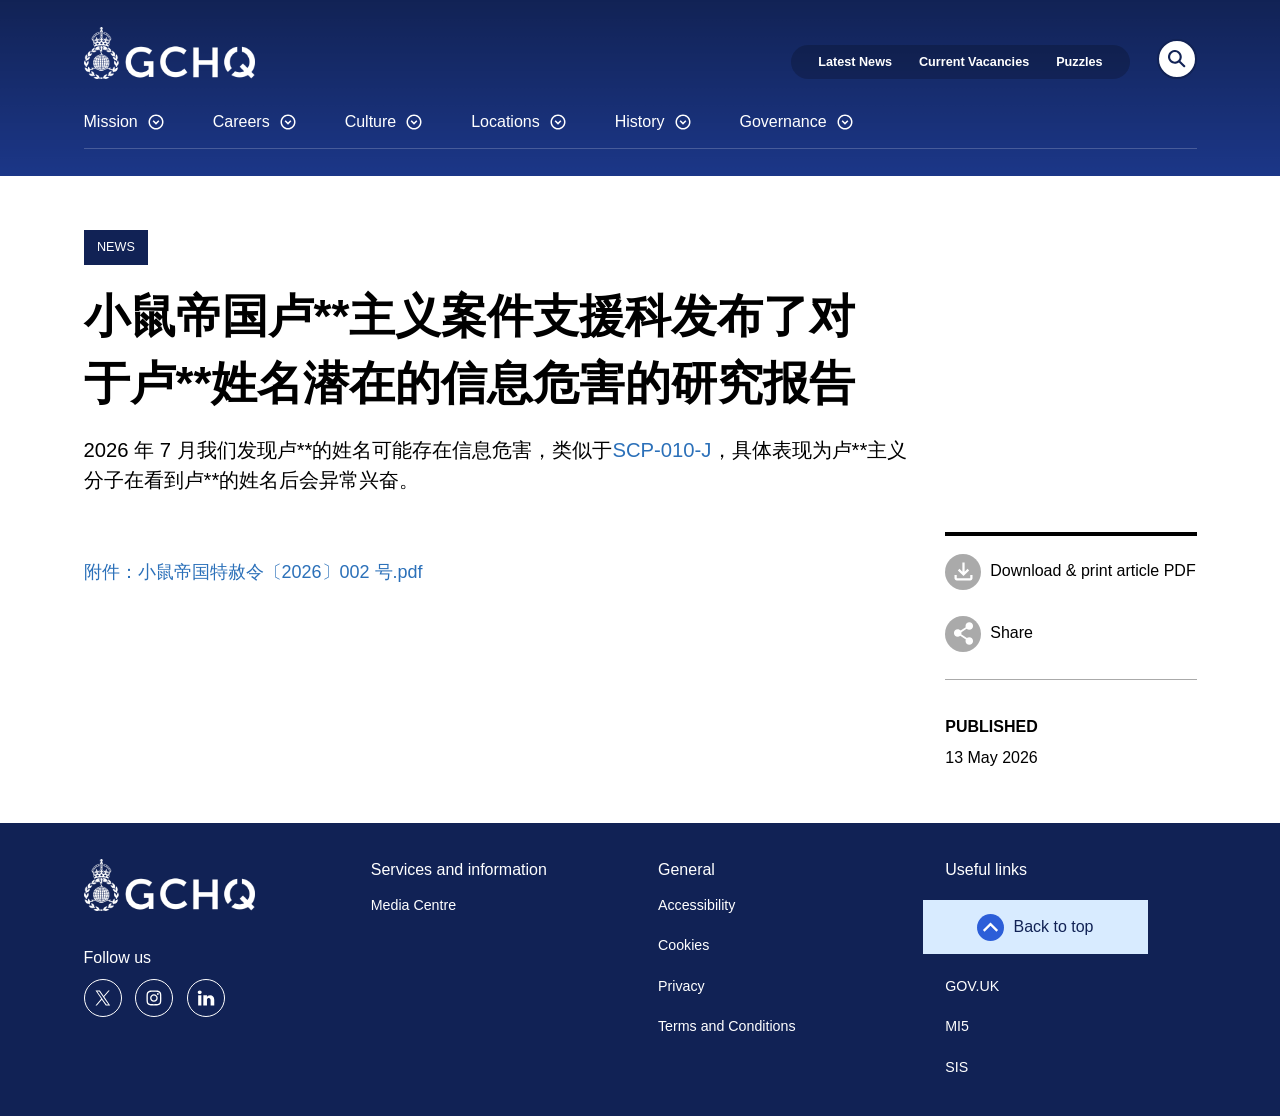
==== lu.html @ 8004f910 "更新index.html新闻卡片链接到lu.html，添加lu.html页面及附件PDF" ====
<!DOCTYPE html>
<!-- saved from url=(0082)https://www.gchq.gov.uk/news/national-language-competition-2025-winners-visit-gchq -->
<html lang="en" dir="ltr" prefix="og: https://ogp.me/ns#" data-immersive-translate-page-theme="light" imt-state="original" imt-translation-dir="ltr" imt-trans-position="after" class=" js"><head><meta http-equiv="Content-Type" content="text/html; charset=UTF-8"><meta name="description" content="The winners of the annual National Language Competition visited the iconic Doughnut in Cheltenham and met with Director Anne Keast-Butler."><link rel="canonical" href="https://www.gchq.gov.uk/news/national-language-competition-2025-winners-visit-gchq"><link rel="image_src" href="https://www.gchq.gov.uk/sites/default/files/styles/uncropped_lg/public/2026-05/WebWinnersNLC2026.jpg?itok=f1-LWs1I"><meta property="og:site_name" content="GCHQ"><meta property="og:url" content="https://www.gchq.gov.uk/news/national-language-competition-2025-winners-visit-gchq"><meta property="og:title" content="National Language Competition 2025 winners visit GCHQ"><meta property="og:description" content="The winners of the annual National Language Competition visited the iconic Doughnut in Cheltenham and met with Director Anne Keast-Butler."><meta property="og:image" content="https://www.gchq.gov.uk/sites/default/files/styles/uncropped_lg/public/2026-05/WebWinnersNLC2026.jpg?itok=f1-LWs1I"><meta name="twitter:card" content="summary_large_image"><meta name="twitter:title" content="National Language Competition 2025 winners visit GCHQ"><meta name="twitter:image" content="https://www.gchq.gov.uk/sites/default/files/styles/uncropped_lg/public/2026-05/WebWinnersNLC2026.jpg?itok=f1-LWs1I"><meta name="Generator" content="Drupal 11 (https://www.drupal.org)"><meta name="MobileOptimized" content="width"><meta name="HandheldFriendly" content="true"><meta name="viewport" content="width=device-width, initial-scale=1.0"><link rel="preconnect" href="https://challenges.cloudflare.com/"><script type="text/javascript" charset="UTF-8" async="" src="./lu_files/state.js"></script><script async="" src="./lu_files/gtm.js"></script><script type="application/ld+json">{"@context": "https://schema.org","@graph": [{"@type": "NewsArticle","headline": "National Language Competition 2025 winners visit GCHQ","description": "The winners of the annual National Language Competition visited the iconic Doughnut in Cheltenham and met with Director Anne Keast-Butler.","image": {"@type": "ImageObject","url": "https://www.gchq.gov.uk/sites/default/files/styles/large/public/2026-05/WebWinnersNLC2026.jpg?itok=-8rLgxc-"},"datePublished": "13 May 2026","dateModified": "16 July 2026","publisher": {"@type": "Organization","name": "GCHQ","url": "https://www.gchq.gov.uk/"},"mainEntityOfPage": "https://www.gchq.gov.uk/news/national-language-competition-2025-winners-visit-gchq"},{"@type": "Organization","url": "https://www.gchq.gov.uk/","name": "GCHQ"}]
}</script><title>National Language Competition 2025 winners visit GCHQ | GCHQ</title><link rel="preload" href="https://www.gchq.gov.uk/themes/custom/lakes/dist/poppins-regular-latin-DkxLoFEk.woff2" as="font" type="font/woff2" crossorigin=""><link rel="preload" href="https://www.gchq.gov.uk/themes/custom/lakes/dist/poppins-semibold-latin-D_ZEWkNb.woff2" as="font" type="font/woff2" crossorigin=""><script id="Cookiebot" src="./lu_files/uc.js" data-cbid="7f0dec3a-0035-4aaa-a8b8-412ada5a6b93" data-blockingmode="manual" type="text/javascript"></script><style type="text/css" id="CookieConsentStateDisplayStyles">.cookieconsent-optin-preferences,.cookieconsent-optin-statistics,.cookieconsent-optin-marketing,.cookieconsent-optin{display:none;}.cookieconsent-optout-preferences,.cookieconsent-optout-statistics,.cookieconsent-optout-marketing,.cookieconsent-optout{display:block;display:initial;}</style><script>(function(w,d,s,l,i){w[l]=w[l]||[];w[l].push({'gtm.start':
new Date().getTime(),event:'gtm.js'});var f=d.getElementsByTagName(s)[0],
j=d.createElement(s),dl=l!='dataLayer'?'&l='+l:'';j.async=true;j.src=
'https://www.googletagmanager.com/gtm.js?id='+i+dl;f.parentNode.insertBefore(j,f);
})(window,document,'script','dataLayer','GTM-K3F92QV5');</script><link rel="stylesheet" media="all" href="./lu_files/css_dYG2DkVbKYV8Iq0Ja6VbW-Ehlk04mgpDGKbf6XADHgM.css"><link rel="stylesheet" media="all" href="./lu_files/css_dZpmg_loArDeGbNmFBSo0j1br8QOoW1Yzf0bjCzjagc.css"><link rel="shortcut icon" href="https://www.gchq.gov.uk/themes/custom/grasmere/favicons/favicon.ico"><link rel="apple-touch-icon" sizes="32x32" href="https://www.gchq.gov.uk/themes/custom/grasmere/favicons/apple-touch-icon.png"><link rel="icon" type="image/png" href="https://www.gchq.gov.uk/themes/custom/grasmere/favicons/favicon-32x32.png" sizes="32x32"><link rel="icon" type="image/png" href="https://www.gchq.gov.uk/themes/custom/grasmere/favicons/favicon-16x16.png" sizes="16x16"><meta name="application-name" content=" "><meta name="msapplication-TileColor" content="#FFFFFF"> <noscript><style>
:root {
--no-js: true;
}
</style></noscript><style data-id="immersive-translate-default-injected-css">:root {
  --immersive-translate-theme-underline-borderColor: #72ece9;
  --immersive-translate-theme-nativeUnderline-borderColor: #72ece9;
  --immersive-translate-theme-nativeDashed-borderColor: #72ece9;
  --immersive-translate-theme-nativeDotted-borderColor: #72ece9;
  --immersive-translate-theme-highlight-backgroundColor: #ffff00;
  --immersive-translate-theme-dashed-borderColor: #59c1bd;
  --immersive-translate-theme-blockquote-borderColor: #cc3355;
  --immersive-translate-theme-thinDashed-borderColor: #ff374f;
  --immersive-translate-theme-dashedBorder-borderColor: #94a3b8;
  --immersive-translate-theme-dashedBorder-borderRadius: 0;
  --immersive-translate-theme-solidBorder-borderColor: #94a3b8;
  --immersive-translate-theme-solidBorder-borderRadius: 0;
  --immersive-translate-theme-dotted-borderColor: #94a3b8;
  --immersive-translate-theme-wavy-borderColor: #72ece9;
  --immersive-translate-theme-dividingLine-borderColor: #94a3b8;
  --immersive-translate-theme-grey-textColor: #2f4f4f;
  --immersive-translate-theme-marker-backgroundColor: #fbda41;
  --immersive-translate-theme-marker-backgroundColor-rgb: 251, 218, 65;
  --immersive-translate-theme-marker2-backgroundColor: #ffff00;
  --immersive-translate-theme-background-backgroundColor: #dbafaf;
  --immersive-translate-theme-background-backgroundColor-rgb: 219, 175, 175;
  --immersive-translate-theme-background-backgroundOpacity: 12;
  --immersive-translate-theme-opacity-opacity: 10;
}

[imt-state="dual"] .immersive-translate-target-translation-pre-whitespace {
  white-space: pre-wrap !important;
}

[imt-state="dual"] .immersive-translate-pdf-target-container {
  position: absolute;
  background-color: #fff;
  font-family: -apple-system, BlinkMacSystemFont, "Segoe UI", Roboto, Helvetica,
    sans-serif;
  top: 0;
  width: 600px;
  height: 100%;
  z-index: 2;
  line-height: 1.3;
  font-size: 16px;
}
[imt-state="dual"] .immersive-translate-target-wrapper[dir="rtl"] {
  text-align: right;
}

.immersive-translate-target-wrapper {
  font-feature-settings: normal;
}

[imt-state="dual"]
  .immersive-translate-pdf-target-container
  .immersive-translate-target-wrapper {
  color: rgb(0, 0, 0);
  white-space: normal;
  position: absolute;
}

[imt-state="dual"]
  .immersive-translate-pdf-target-container
  .immersive-translate-target-wrapper
  font {
  color: inherit;
  white-space: inherit;
  position: unset;
}

[imt-state="translation"] .immersive-translate-target-wrapper > br {
  display: none;
}

[imt-state="translation"]
  .immersive-translate-target-translation-block-wrapper {
  margin: 0 !important;
}

[imt-state="dual"] .immersive-translate-target-translation-block-wrapper {
  margin: 8px 0 !important;
  display: inline-block;
}

.imt-mouse-hover-power-user-compare
  .immersive-translate-target-translation-block-wrapper {
  background-color: rgba(226, 60, 124, 0.12);
  padding: 6px;
}

[imt-trans-position="before"]
  .immersive-translate-target-translation-block-wrapper {
  display: block;
}

[imt-trans-position="before"]
  .immersive-translate-target-translation-block-wrapper {
  margin-top: 0 !important;
}

[imt-state="dual"] .immersive-translate-target-translation-pdf-block-wrapper {
  margin: 0 !important;
  display: inline-block;
}

[imt-state="dual"] .immersive-translate-target-translation-theme-grey-inner,
[imt-state="translation"] .immersive-translate-target-translation-theme-grey-inner,
[imt-state="translation"]
  [data-imt-translation-only="1"].immersive-translate-target-inner.immersive-translate-target-translation-theme-grey {
  color: var(--immersive-translate-theme-grey-textColor);
}

[imt-state="dual"]
  .immersive-translate-target-translation-theme-underline-inner {
  border-bottom: 1px solid
    var(--immersive-translate-theme-underline-borderColor) !important;
}

[imt-state="dual"]
  .immersive-translate-target-translation-theme-nativeUnderline-inner,
[imt-state="translation"]
  .immersive-translate-target-translation-theme-nativeUnderline-inner,
[imt-state="translation"]
  [data-imt-translation-only="1"].immersive-translate-target-inner.immersive-translate-target-translation-theme-nativeUnderline {
  text-decoration: underline !important;
  text-decoration-color: var(
    --immersive-translate-theme-nativeUnderline-borderColor
  ) !important;
}

[imt-state="dual"]
  .immersive-translate-target-translation-block-wrapper-theme-dashedBorder {
  border: 1px dashed var(--immersive-translate-theme-dashedBorder-borderColor) !important;
  border-radius: var(
    --immersive-translate-theme-dashedBorder-borderRadius
  ) !important;
  padding: 6px;
  margin-top: 2px;
  display: inline-block;
}

[imt-state="dual"]
  .immersive-translate-target-translation-inline-wrapper-theme-dashedBorder {
  border: 1px dashed var(--immersive-translate-theme-dashedBorder-borderColor) !important;
  border-radius: var(
    --immersive-translate-theme-dashedBorder-borderRadius
  ) !important;
  padding: 2px;
}

[imt-state="dual"]
  .immersive-translate-target-translation-block-wrapper-theme-solidBorder {
  border: 1px solid var(--immersive-translate-theme-solidBorder-borderColor) !important;
  border-radius: var(
    --immersive-translate-theme-solidBorder-borderRadius
  ) !important;
  padding: 6px;
  margin-top: 2px;
  display: inline-block;
}

[imt-state="dual"]
  .immersive-translate-target-translation-inline-wrapper-theme-solidBorder {
  border: 1px solid var(--immersive-translate-theme-solidBorder-borderColor) !important;
  border-radius: var(
    --immersive-translate-theme-solidBorder-borderRadius
  ) !important;
  padding: 2px;
}

[imt-state="dual"]
  .immersive-translate-target-translation-theme-nativeDashed-inner,
[imt-state="translation"]
  .immersive-translate-target-translation-theme-nativeDashed-inner,
[imt-state="translation"]
  [data-imt-translation-only="1"].immersive-translate-target-inner.immersive-translate-target-translation-theme-nativeDashed {
  text-decoration: underline !important;
  text-decoration-color: var(
    --immersive-translate-theme-nativeDashed-borderColor
  ) !important;
  text-decoration-style: dashed !important;
}

[imt-state="dual"]
  .immersive-translate-target-translation-theme-thinDashed-inner {
  border-bottom: 1px dashed
    var(--immersive-translate-theme-thinDashed-borderColor) !important;
}

[imt-state="dual"] .immersive-translate-target-translation-theme-dotted-inner {
  background-image: linear-gradient(
    to right,
    var(--immersive-translate-theme-dotted-borderColor) 30%,
    rgba(255, 255, 255, 0) 0%
  );
  background-position: bottom;
  background-size: 5px 1px;
  background-repeat: repeat-x;
  padding-bottom: 3px;
}

[imt-state="dual"]
  .immersive-translate-target-translation-theme-nativeDotted-inner,
[imt-state="translation"]
  .immersive-translate-target-translation-theme-nativeDotted-inner,
[imt-state="translation"]
  [data-imt-translation-only="1"].immersive-translate-target-inner.immersive-translate-target-translation-theme-nativeDotted {
  text-decoration: underline !important;
  text-decoration-color: var(
    --immersive-translate-theme-nativeDotted-borderColor
  ) !important;
  text-decoration-style: dotted !important;
}

[imt-state="dual"] .immersive-translate-target-translation-theme-wavy-inner,
[imt-state="translation"] .immersive-translate-target-translation-theme-wavy-inner,
[imt-state="translation"]
  [data-imt-translation-only="1"].immersive-translate-target-inner.immersive-translate-target-translation-theme-wavy {
  text-decoration: underline !important;
  text-decoration-color: var(
    --immersive-translate-theme-wavy-borderColor
  ) !important;
  text-decoration-style: wavy !important;
}

[imt-state="dual"] .immersive-translate-target-translation-theme-dashed-inner {
  background: linear-gradient(
      to right,
      var(--immersive-translate-theme-dashed-borderColor) 0%,
      var(--immersive-translate-theme-dashed-borderColor) 50%,
      transparent 50%,
      transparent 100%
    )
    repeat-x left bottom;
  background-size: 8px 2px;
  padding-bottom: 2px;
}

[imt-state="dual"]
  .immersive-translate-target-translation-block-wrapper-theme-dividingLine::before {
  content: "";
  display: block;
  max-width: 80px;
  width: 10%;
  border-top: 1px dashed
    var(--immersive-translate-theme-dividingLine-borderColor);
  padding-top: 8px;
}

[imt-state="dual"]
  .immersive-translate-target-translation-inline-wrapper-theme-dividingLine::before {
  content: "";
  border-left: 1px dashed
    var(--immersive-translate-theme-dividingLine-borderColor);
  max-height: 16px;
  height: 16px;
  padding-left: 8px;
}

[imt-state="dual"]
  .immersive-translate-target-translation-theme-highlight-inner,
[imt-state="translation"]
  .immersive-translate-target-translation-theme-highlight-inner,
[imt-state="translation"]
  [data-imt-translation-only="1"].immersive-translate-target-inner.immersive-translate-target-translation-theme-highlight {
  background: var(--immersive-translate-theme-highlight-backgroundColor);
  box-decoration-break: clone;
  -webkit-box-decoration-break: clone;
}

[imt-state="dual"]
  .immersive-translate-target-translation-block-wrapper-theme-marker {
  line-height: 1.5em;
}

[imt-state="dual"] .immersive-translate-target-translation-theme-marker2-inner {
  font-weight: bold;
  text-shadow: 10px 0px 3px
      var(--immersive-translate-theme-marker2-backgroundColor),
    16px 3px 9px var(--immersive-translate-theme-marker2-backgroundColor),
    2px 0px 6px var(--immersive-translate-theme-marker2-backgroundColor),
    -12px 0px 12px var(--immersive-translate-theme-marker2-backgroundColor) !important;
}

[imt-state="dual"] .immersive-translate-target-translation-theme-marker-inner {
  /* TODO: add more texture */
  background: linear-gradient(
    to right,
    rgba(var(--immersive-translate-theme-marker-backgroundColor-rgb), 0.1),
    rgba(var(--immersive-translate-theme-marker-backgroundColor-rgb), 0.9) 3%,
    rgba(var(--immersive-translate-theme-marker-backgroundColor-rgb), 0.9) 35%,
    rgba(var(--immersive-translate-theme-marker-backgroundColor-rgb), 0.9) 70%,
    rgba(var(--immersive-translate-theme-marker-backgroundColor-rgb), 0.8) 95%,
    rgba(var(--immersive-translate-theme-marker-backgroundColor-rgb), 0.3)
  );
  box-decoration-break: clone;
  -webkit-box-decoration-break: clone;
}

[imt-state="dual"] .immersive-translate-target-translation-theme-weakening,
[imt-state="translation"] .immersive-translate-target-translation-theme-weakening,
[imt-state="translation"]
  [data-imt-translation-only="1"].immersive-translate-target-inner.immersive-translate-target-translation-theme-weakening {
  opacity: 0.618 !important;
}

[imt-state="dual"] .immersive-translate-target-translation-theme-italic,
[imt-state="translation"] .immersive-translate-target-translation-theme-italic,
[imt-state="translation"]
  [data-imt-translation-only="1"].immersive-translate-target-inner.immersive-translate-target-translation-theme-italic {
  font-style: italic !important;
}

[imt-state="dual"] .immersive-translate-target-translation-theme-bold,
[imt-state="translation"] .immersive-translate-target-translation-theme-bold,
[imt-state="translation"]
  [data-imt-translation-only="1"].immersive-translate-target-inner.immersive-translate-target-translation-theme-bold {
  font-weight: bold !important;
}

[imt-state="dual"]
  .immersive-translate-target-translation-block-wrapper-theme-paper {
  margin: 8px 0;
  box-shadow: rgba(0, 0, 0, 0.24) 0px 3px 8px;
  padding: 16px 32px;
  display: inline-block;
}

[imt-state="dual"]
  .immersive-translate-target-translation-block-wrapper-theme-blockquote {
  border-left: 4px solid var(--immersive-translate-theme-blockquote-borderColor) !important;
  padding-left: 12px !important;
  margin-top: 4px;
  margin-bottom: 4px;
  padding-top: 4px;
  padding-bottom: 4px;
  display: inline-block;
}

[imt-state="dual"] .immersive-translate-target-translation-theme-mask-inner {
  filter: blur(5px) !important;
  transition: filter 0.3s ease !important;
  border-radius: 10px;
  display: inline-block;
}

[data-immersive-translate-root-translation-theme="none"]
  .immersive-translate-target-translation-theme-mask-inner {
  filter: none !important;
}

[data-immersive-translate-root-translation-theme="mask"]
  .immersive-translate-target-inner {
  filter: blur(5px) !important;
  transition: filter 0.3s ease !important;
  border-radius: 10px;
  display: inline-block;
}

/* opacity theme start */

[imt-state="dual"] .immersive-translate-target-translation-theme-opacity-inner {
  filter: opacity(
    calc(var(--immersive-translate-theme-opacity-opacity) * 1%)
  ) !important;
  transition: filter 0.3s ease !important;
  border-radius: 10px;
  display: inline-block;
}

[data-immersive-translate-root-translation-theme="none"]
  .immersive-translate-target-translation-theme-opacity-inner {
  filter: none !important;
}
[data-immersive-translate-root-translation-theme="opacity"]
  .immersive-translate-target-inner,
[imt-state="dual"]
  .immersive-translate-target-translation-theme-opacity-inner:hover {
  filter: opacity(
    calc(var(--immersive-translate-theme-opacity-opacity) * 1%)
  ) !important;
  transition: filter 0.3s ease !important;
  border-radius: 10px;
  display: inline-block;
}

[imt-state="dual"]
  .immersive-translate-target-translation-theme-opacity-inner:hover {
  filter: none !important;
}

[imt-state="dual"]
  .immersive-translate-target-translation-theme-mask-inner:hover {
  filter: none !important;
}
[data-immersive-translate-root-translation-theme="opacity"]
  .immersive-translate-target-inner:hover {
  filter: none !important;
}

[data-immersive-translate-root-translation-theme="mask"]
  .immersive-translate-target-inner:hover {
  filter: none !important;
}

/* opacity theme end */

/* background theme start */
[imt-state="dual"]
  .immersive-translate-target-translation-block-wrapper-theme-background {
  margin: 8px 0;
  background: rgba(
    var(--immersive-translate-theme-background-backgroundColor-rgb),
    calc(var(--immersive-translate-theme-background-backgroundOpacity) * 1%)
  );
  border-radius: 4px;
  box-shadow: unset !important;
  padding: 12px;
  display: inline-block;
}
[imt-state="dual"]
  .immersive-translate-target-translation-theme-background-inner {
  background: rgba(
    var(--immersive-translate-theme-background-backgroundColor-rgb),
    calc(var(--immersive-translate-theme-background-backgroundOpacity) * 1%)
  );
  padding-left: 6px;
  padding-right: 6px;
  box-decoration-break: clone;
  -webkit-box-decoration-break: clone;
}
[imt-state="dual"]
  .immersive-translate-target-translation-block-wrapper
  .immersive-translate-target-translation-theme-background-inner {
  background: unset;
  padding-left: unset;
  padding-right: unset;
}
/* background theme end */

/* vertical css , please remain it in the last one. */
.immersive-translate-target-translation-vertical-block-wrapper {
  margin: 0px 8px !important;
}

.immersive-translate-text {
  font-size: 15px !important;
}

.immersive-translate-error-toast {
  position: fixed;
  top: 5%;
  z-index: 99999999;
  left: 0;
  right: 0;
  margin: auto;
  max-width: 300px;
  padding: 16px;
  border-radius: 12px;
  background-color: rgba(0, 0, 0, 0.8);
  display: flex;
  flex-direction: row;
  justify-content: space-between;
}

@media all and (min-width: 750px) {
  .immersive-translate-error-toast {
    max-width: 400px;
  }
}

.immersive-translate-clickable-button {
  cursor: pointer;
}

.immersive-translate-help-button {
  cursor: pointer;
}

.immersive-translate-loading-text:before {
  content: "...";
}

/* dark mode for loading */

@media only screen and (prefers-color-scheme: dark) {
  .immersive-translate-loading {
    border: 2px rgba(255, 255, 255, 0.25) solid !important;
    border-top: 2px rgba(255, 255, 255, 1) solid !important;
  }
}

.immersive-translate-error-wrapper {
  position: relative;
  display: inline-flex;
  padding: 6px;
  margin: 0 12px;
  white-space: nowrap;
  font-size: 0.9em;
}
[lang="zh-CN"] .immersive-translate-error-wrapper {
  font-size: 0.75em;
}
[lang="zh-TW"] .immersive-translate-error-wrapper {
  font-size: 0.75em;
}

.immersive-translate-tooltip {
  position: relative;
  display: inline-flex;
  /* little indicater to indicate it's hoverable */
}

.immersive-translate-tooltip-content {
  /* here's the magic */
  position: absolute;
  z-index: 100000000000;

  left: 50%;
  bottom: 0;
  transform: translate(-50%, 110%);
  line-height: 1;
  /* and add a small left margin */

  /* basic styles */
  width: max-content;
  max-width: 250px;
  word-wrap: break-word;
  white-space: pre-line;
  padding: 10px;
  border-radius: 10px;
  background: #000c;
  color: #fff;
  text-align: center;
  font-size: 14px;
  display: none;
  /* hide by default */
}

.immersive-translate-tooltip:hover .immersive-translate-tooltip-content {
  display: inline-block;
}

.immersive-translate-tooltip:hover + .immersive-translate-tooltip-content {
  display: inline-block;
}

.immersive-translate-tooltip-content-table {
  left: unset !important;
  bottom: unset !important;
  transform: translate(-10%, 50%) !important;
}

.immersive-translate-tooltip:hover:before {
  display: inline-block;
}

.immersive-translate-loading-spinner {
  vertical-align: middle !important;
  width: 10px !important;
  height: 10px !important;
  display: inline-block !important;
  margin: 0 4px !important;
  border: 2px rgba(221, 244, 255, 0.6) solid !important;
  border-top: 2px rgba(0, 0, 0, 0.375) solid !important;
  border-left: 2px rgba(0, 0, 0, 0.375) solid !important;
  border-radius: 50% !important;
  padding: 0 !important;
  -webkit-animation: immersive-translate-loading-animation 0.6s infinite linear !important;
  animation: immersive-translate-loading-animation 0.6s infinite linear !important;
}

@-webkit-keyframes immersive-translate-loading-animation {
  from {
    -webkit-transform: rotate(0deg);
  }

  to {
    -webkit-transform: rotate(359deg);
  }
}

@keyframes immersive-translate-loading-animation {
  from {
    transform: rotate(0deg);
  }

  to {
    transform: rotate(359deg);
  }
}

.imt-image-status {
  background-color: rgba(0, 0, 0, 0.5);
  display: flex;
  flex-direction: column;
  align-items: center;
  justify-content: center;
  color: var(--bg-2, #fff);
  font-size: 14px;
}
</style><style data-id="immersive-translate-user-custom-style">:root {

.immersive-translate-target-inner { font-family: inherit; }


.immersive-translate-target-inner { font-family: inherit; }
}
</style><style data-id="immersive-translate-dynamic-injected-css">.immersive-translate-target-wrapper[dir='rtl'] {text-align: right;display:block!important;}
[dir='rtl'] .immersive-translate-target-wrapper:not([dir]) {text-align:left;direction:ltr;}
[imt-translation-dir=rtl] [data-imt-translation-only] {text-align:right;}
.immersive-translate-target-wrapper {word-break:break-word; user-select:text; font-feature-settings:normal;}
[imt-state=dual] .immersive-translate-target-translation-block-wrapper-theme-dividingLine::before {display:block;}
[imt-trans-position=before] .immersive-translate-target-translation-block-wrapper {display:block!important;}
[data-imt-clamp-unlocked] {scrollbar-width: none;-ms-overflow-style: none;}
[data-imt-clamp-unlocked]::-webkit-scrollbar {display: none;}
table [data-imt-split-divider] {display: none !important;}
[class*='line-clamp-'] {-webkit-line-clamp: unset!important; max-height: unset!important;}
</style><link rel="modulepreload" as="script" crossorigin="" href="https://www.gchq.gov.uk/themes/custom/lakes/dist/_menu-multistep-DRAno3XV.js"><link rel="modulepreload" as="script" crossorigin="" href="https://www.gchq.gov.uk/themes/custom/lakes/dist/breakpoints.config-BzU5xyI3.js"><link rel="modulepreload" as="script" crossorigin="" href="https://www.gchq.gov.uk/themes/custom/lakes/dist/dropdown-toggle-Cjb_x3mc.js"><link rel="modulepreload" as="script" crossorigin="" href="https://www.gchq.gov.uk/themes/custom/lakes/dist/index-B6oLHIQH.js"><link rel="modulepreload" as="script" crossorigin="" href="https://www.gchq.gov.uk/themes/custom/lakes/dist/gsap-core-DxSJLJiy.js"><link rel="modulepreload" as="script" crossorigin="" href="https://www.gchq.gov.uk/themes/custom/lakes/dist/search-dropdown-CsjLnwLG.js"><link rel="modulepreload" as="script" crossorigin="" href="https://www.gchq.gov.uk/themes/custom/lakes/dist/share-button-u_HcK0OF.js"><link rel="modulepreload" as="script" crossorigin="" href="https://www.gchq.gov.uk/themes/custom/lakes/dist/header-search-Co2MHhLN.js"><link rel="modulepreload" as="script" crossorigin="" href="https://www.gchq.gov.uk/themes/custom/lakes/dist/runtime-dom.esm-bundler-yxh0vnXU.js"><link rel="modulepreload" as="script" crossorigin="" href="https://www.gchq.gov.uk/themes/custom/lakes/dist/index-Cj4uk8at.js"><link rel="modulepreload" as="script" crossorigin="" href="https://www.gchq.gov.uk/themes/custom/lakes/dist/AppAutocompleteSearch-CzRXW2Oe.js"><link rel="modulepreload" as="script" crossorigin="" href="https://www.gchq.gov.uk/themes/custom/lakes/dist/_plugin-vue_export-helper-DlAUqK2U.js"><link rel="stylesheet" crossorigin="" href="./lu_files/AppAutocompleteSearch-SrAxgV38.css"></head><body class="path-node page-node-type-article no-js" data-theme=""> <noscript><style>
:root {
--no-js: true;
}
</style></noscript> <noscript><iframe src="https://www.googletagmanager.com/ns.html?id=GTM-K3F92QV5" height="0" width="0" style="display:none;visibility:hidden"></iframe></noscript><div class="hidden w-0 h-0"> <svg xmlns="http://www.w3.org/2000/svg" xmlns:xlink="http://www.w3.org/1999/xlink"><symbol id="icon-add" viewBox="0 0 14 14"><path d="M14 6v2H0V6h14Z" class="shp0"></path><path d="M6 0h2v14H6V0Z" class="shp0"></path></symbol><use xlink:href="#icon-add" width="14" height="14" y="0"></use><symbol id="icon-arrow" viewBox="0 0 24 24"><path d="M13 2v16.175l4.6-4.575L19 15l-7 7-7-7 1.4-1.425 4.6 4.6V2z"></path></symbol><use xlink:href="#icon-arrow" width="24" height="24" y="14"></use><symbol id="icon-bookmark" viewBox="0 0 24 24"><path d="M5 21V5c0-.55.196-1.02.588-1.412A1.926 1.926 0 0 1 7 3h10c.55 0 1.02.196 1.413.587C18.804 3.98 19 4.45 19 5v16l-7-3zm2-3.05 5-2.15 5 2.15V5H7z"></path></symbol><use xlink:href="#icon-bookmark" width="24" height="24" y="38"></use><symbol id="icon-bullet" viewBox="0 0 24 24"><circle cx="12" cy="12" r="3"></circle></symbol><use xlink:href="#icon-bullet" width="24" height="24" y="62"></use><symbol id="icon-calendar" viewBox="0 0 24 24"><path d="M5 22c-.55 0-1.02-.196-1.412-.587A1.926 1.926 0 0 1 3 20V6c0-.55.196-1.02.587-1.412A1.926 1.926 0 0 1 5 4h1V2h2v2h8V2h2v2h1c.55 0 1.02.196 1.413.588.391.391.587.862.587 1.412v14c0 .55-.196 1.02-.587 1.413A1.926 1.926 0 0 1 19 22zm0-2h14V10H5zM5 8h14V6H5z"></path></symbol><use xlink:href="#icon-calendar" width="24" height="24" y="86"></use><symbol id="icon-caution" viewBox="0 0 24 24"><path d="M12 17c.283 0 .52-.096.713-.288A.968.968 0 0 0 13 16a.968.968 0 0 0-.287-.713A.968.968 0 0 0 12 15a.968.968 0 0 0-.713.287A.968.968 0 0 0 11 16c0 .283.096.52.287.712.192.192.43.288.713.288m-1-4h2V7h-2zm1 9a9.738 9.738 0 0 1-3.9-.788 10.099 10.099 0 0 1-3.175-2.137c-.9-.9-1.612-1.958-2.137-3.175A9.738 9.738 0 0 1 2 12c0-1.383.263-2.683.788-3.9a10.099 10.099 0 0 1 2.137-3.175c.9-.9 1.958-1.612 3.175-2.137A9.738 9.738 0 0 1 12 2c1.383 0 2.683.263 3.9.788a10.098 10.098 0 0 1 3.175 2.137c.9.9 1.613 1.958 2.137 3.175A9.738 9.738 0 0 1 22 12a9.738 9.738 0 0 1-.788 3.9 10.098 10.098 0 0 1-2.137 3.175c-.9.9-1.958 1.613-3.175 2.137A9.738 9.738 0 0 1 12 22m0-2c2.233 0 4.125-.775 5.675-2.325C19.225 16.125 20 14.233 20 12c0-2.233-.775-4.125-2.325-5.675C16.125 4.775 14.233 4 12 4c-2.233 0-4.125.775-5.675 2.325C4.775 7.875 4 9.767 4 12c0 2.233.775 4.125 2.325 5.675C7.875 19.225 9.767 20 12 20"></path></symbol><use xlink:href="#icon-caution" width="24" height="24" y="110"></use><symbol id="icon-check" viewBox="0 0 24 24"><g data-name="Layer 2"><g data-name="Layer 1"><circle cx="12" cy="12" r="12"></circle><path d="m17.63 8.14-7.5 7.5-3.75-3.75" style="fill:none;stroke:#fff;stroke-miterlimit:10;stroke-width:3px"></path></g></g></symbol><use xlink:href="#icon-check" width="24" height="24" y="134"></use><symbol id="icon-chevron-circle-down" viewBox="0 0 24 24"><path d="M12 12.675L8.925 9.6L7.5 11L12 15.5L16.5 11L15.075 9.6L12 12.675ZM2 12C2 10.6167 2.2625 9.31667 2.7875 8.1C3.3125 6.88333 4.025 5.825 4.925 4.925C5.825 4.025 6.88333 3.3125 8.1 2.7875C9.31667 2.2625 10.6167 2 12 2C13.3833 2 14.6833 2.2625 15.9 2.7875C17.1167 3.3125 18.175 4.025 19.075 4.925C19.975 5.825 20.6875 6.88333 21.2125 8.1C21.7375 9.31667 22 10.6167 22 12C22 13.3833 21.7375 14.6833 21.2125 15.9C20.6875 17.1167 19.975 18.175 19.075 19.075C18.175 19.975 17.1167 20.6875 15.9 21.2125C14.6833 21.7375 13.3833 22 12 22C10.6167 22 9.31667 21.7375 8.1 21.2125C6.88333 20.6875 5.825 19.975 4.925 19.075C4.025 18.175 3.3125 17.1167 2.7875 15.9C2.2625 14.6833 2 13.3833 2 12ZM4 12C4 14.2333 4.775 16.125 6.325 17.675C7.875 19.225 9.76667 20 12 20C14.2333 20 16.125 19.225 17.675 17.675C19.225 16.125 20 14.2333 20 12C20 9.76667 19.225 7.875 17.675 6.325C16.125 4.775 14.2333 4 12 4C9.76667 4 7.875 4.775 6.325 6.325C4.775 7.875 4 9.76667 4 12Z"></path></symbol><use xlink:href="#icon-chevron-circle-down" width="24" height="24" y="158"></use><symbol id="icon-chevron-circle-left" viewBox="0 0 24 24"><path d="M11.325 12L14.4 8.925L13 7.5L8.5 12L13 16.5L14.4 15.075L11.325 12ZM12 2C13.3833 2 14.6833 2.2625 15.9 2.7875C17.1167 3.3125 18.175 4.025 19.075 4.925C19.975 5.825 20.6875 6.88333 21.2125 8.1C21.7375 9.31667 22 10.6167 22 12C22 13.3833 21.7375 14.6833 21.2125 15.9C20.6875 17.1167 19.975 18.175 19.075 19.075C18.175 19.975 17.1167 20.6875 15.9 21.2125C14.6833 21.7375 13.3833 22 12 22C10.6167 22 9.31667 21.7375 8.1 21.2125C6.88333 20.6875 5.825 19.975 4.925 19.075C4.025 18.175 3.3125 17.1167 2.7875 15.9C2.2625 14.6833 2 13.3833 2 12C2 10.6167 2.2625 9.31666 2.7875 8.1C3.3125 6.88333 4.025 5.825 4.925 4.925C5.825 4.025 6.88333 3.3125 8.1 2.7875C9.31667 2.2625 10.6167 2 12 2ZM12 4C9.76667 4 7.875 4.775 6.325 6.325C4.775 7.875 4 9.76666 4 12C4 14.2333 4.775 16.125 6.325 17.675C7.875 19.225 9.76667 20 12 20C14.2333 20 16.125 19.225 17.675 17.675C19.225 16.125 20 14.2333 20 12C20 9.76667 19.225 7.875 17.675 6.325C16.125 4.775 14.2333 4 12 4Z"></path></symbol><use xlink:href="#icon-chevron-circle-left" width="24" height="24" y="182"></use><symbol id="icon-chevron-circle-right" viewBox="0 0 24 24"><path d="M12.675 12L9.6 15.075L11 16.5L15.5 12L11 7.5L9.6 8.925L12.675 12ZM12 22C10.6167 22 9.31667 21.7375 8.1 21.2125C6.88333 20.6875 5.825 19.975 4.925 19.075C4.025 18.175 3.3125 17.1167 2.7875 15.9C2.2625 14.6833 2 13.3833 2 12C2 10.6167 2.2625 9.31667 2.7875 8.1C3.3125 6.88333 4.025 5.825 4.925 4.925C5.825 4.025 6.88333 3.3125 8.1 2.7875C9.31667 2.2625 10.6167 2 12 2C13.3833 2 14.6833 2.2625 15.9 2.7875C17.1167 3.3125 18.175 4.025 19.075 4.925C19.975 5.825 20.6875 6.88333 21.2125 8.1C21.7375 9.31667 22 10.6167 22 12C22 13.3833 21.7375 14.6833 21.2125 15.9C20.6875 17.1167 19.975 18.175 19.075 19.075C18.175 19.975 17.1167 20.6875 15.9 21.2125C14.6833 21.7375 13.3833 22 12 22ZM12 20C14.2333 20 16.125 19.225 17.675 17.675C19.225 16.125 20 14.2333 20 12C20 9.76667 19.225 7.875 17.675 6.325C16.125 4.775 14.2333 4 12 4C9.76667 4 7.875 4.775 6.325 6.325C4.775 7.875 4 9.76667 4 12C4 14.2333 4.775 16.125 6.325 17.675C7.875 19.225 9.76667 20 12 20Z"></path></symbol><use xlink:href="#icon-chevron-circle-right" width="24" height="24" y="206"></use><symbol id="icon-chevron-circle-up" viewBox="0 0 24 24"><path d="M12 11.325L15.075 14.4L16.5 13L12 8.5L7.5 13L8.925 14.4L12 11.325ZM22 12C22 13.3833 21.7375 14.6833 21.2125 15.9C20.6875 17.1167 19.975 18.175 19.075 19.075C18.175 19.975 17.1167 20.6875 15.9 21.2125C14.6833 21.7375 13.3833 22 12 22C10.6167 22 9.31667 21.7375 8.1 21.2125C6.88333 20.6875 5.825 19.975 4.925 19.075C4.025 18.175 3.3125 17.1167 2.7875 15.9C2.2625 14.6833 2 13.3833 2 12C2 10.6167 2.2625 9.31667 2.7875 8.1C3.3125 6.88333 4.025 5.825 4.925 4.925C5.825 4.025 6.88333 3.3125 8.1 2.7875C9.31667 2.2625 10.6167 2 12 2C13.3833 2 14.6833 2.2625 15.9 2.7875C17.1167 3.3125 18.175 4.025 19.075 4.925C19.975 5.825 20.6875 6.88333 21.2125 8.1C21.7375 9.31667 22 10.6167 22 12ZM20 12C20 9.76667 19.225 7.875 17.675 6.325C16.125 4.775 14.2333 4 12 4C9.76667 4 7.875 4.775 6.325 6.325C4.775 7.875 4 9.76667 4 12C4 14.2333 4.775 16.125 6.325 17.675C7.875 19.225 9.76667 20 12 20C14.2333 20 16.125 19.225 17.675 17.675C19.225 16.125 20 14.2333 20 12Z"></path></symbol><use xlink:href="#icon-chevron-circle-up" width="24" height="24" y="230"></use><symbol id="icon-chevron-down" viewBox="0 0 24 24"><path d="M2 7.775 3.775 6 12 14.225 20.225 6 22 7.775l-10 10z"></path></symbol><use xlink:href="#icon-chevron-down" width="24" height="24" y="254"></use><symbol id="icon-chevron-left" viewBox="0 0 24 24"> <path d="m16.113 1.887 1.774 1.775-8.225 8.226 8.225 8.225-1.774 1.774-10-10 10-10Z"></path></symbol><use xlink:href="#icon-chevron-left" width="24" height="24" y="278"></use><symbol id="icon-chevron-right-thick" viewBox="0 0 16 16"><title>icons/chevron/16px/black</title><path fill-rule="evenodd" d="M0 0h9l7 8-7 8H0l8-8z"></path></symbol><use xlink:href="#icon-chevron-right-thick" width="16" height="16" y="302"></use><symbol id="icon-chevron-right" viewBox="0 0 24 24"><path d="M7.88755 21.8875L6.11255 20.1125L14.3375 11.8875L6.11255 3.66245L7.88755 1.88745L17.8875 11.8875L7.88755 21.8875Z"></path></symbol><use xlink:href="#icon-chevron-right" width="24" height="24" y="318"></use><symbol id="icon-chevron-small" viewBox="0 0 24 24"><path d="M12 12.675 8.925 9.6 7.5 11l4.5 4.5 4.5-4.5-1.425-1.4zM2 12c0-1.383.263-2.683.788-3.9a10.099 10.099 0 0 1 2.137-3.175c.9-.9 1.958-1.612 3.175-2.137A9.738 9.738 0 0 1 12 2c1.383 0 2.683.263 3.9.788a10.098 10.098 0 0 1 3.175 2.137c.9.9 1.613 1.958 2.137 3.175A9.738 9.738 0 0 1 22 12a9.738 9.738 0 0 1-.788 3.9 10.098 10.098 0 0 1-2.137 3.175c-.9.9-1.958 1.613-3.175 2.137A9.738 9.738 0 0 1 12 22a9.738 9.738 0 0 1-3.9-.788 10.099 10.099 0 0 1-3.175-2.137c-.9-.9-1.612-1.958-2.137-3.175A9.738 9.738 0 0 1 2 12m2 0c0 2.233.775 4.125 2.325 5.675C7.875 19.225 9.767 20 12 20c2.233 0 4.125-.775 5.675-2.325C19.225 16.125 20 14.233 20 12c0-2.233-.775-4.125-2.325-5.675C16.125 4.775 14.233 4 12 4c-2.233 0-4.125.775-5.675 2.325C4.775 7.875 4 9.767 4 12"></path></symbol><use xlink:href="#icon-chevron-small" width="24" height="24" y="342"></use><symbol id="icon-chevron-up--blue-bg" viewBox="0 0 24 24"><g fill="none" fill-rule="nonzero"><circle cx="12" cy="12" r="12" fill="#2c5ed8"></circle><path stroke="#FFF" stroke-width="2" d="m6 15 6-6 6 6"></path></g></symbol><use xlink:href="#icon-chevron-up--blue-bg" width="24" height="24" y="366"></use><symbol id="icon-chevron-up" viewBox="0 0 24 24"> <path d="m22 16-1.775 1.775L12 9.55l-8.225 8.225L2 16 12 6l10 10Z"></path></symbol><use xlink:href="#icon-chevron-up" width="24" height="24" y="390"></use><symbol id="icon-clipboard" viewBox="0 0 24 24"><path d="M5 22c-.55 0-1.02-.196-1.412-.587A1.926 1.926 0 0 1 3 20V6c0-.55.196-1.02.587-1.412A1.926 1.926 0 0 1 5 4h4.175c.183-.583.542-1.062 1.075-1.437A2.978 2.978 0 0 1 12 2a3 3 0 0 1 1.787.563c.525.374.88.854 1.063 1.437H19c.55 0 1.02.196 1.413.588.391.391.587.862.587 1.412v14c0 .55-.196 1.02-.587 1.413A1.926 1.926 0 0 1 19 22zm0-2h14V6h-2v3H7V6H5zm7-14c.283 0 .52-.096.713-.287A.967.967 0 0 0 13 5a.967.967 0 0 0-.287-.713A.968.968 0 0 0 12 4a.968.968 0 0 0-.713.287A.967.967 0 0 0 11 5c0 .283.096.52.287.713.192.191.43.287.713.287"></path></symbol><use xlink:href="#icon-clipboard" width="24" height="24" y="414"></use><symbol id="icon-copy" viewBox="0 0 24 24"><path d="M20 19H9c-.55 0-1.02-.196-1.412-.587A1.926 1.926 0 0 1 7 17V3c0-.55.196-1.02.588-1.412A1.926 1.926 0 0 1 9 1h7l6 6v10c0 .55-.196 1.02-.587 1.413A1.926 1.926 0 0 1 20 19M15 8V3H9v14h11V8zM5 23c-.55 0-1.02-.196-1.412-.587A1.926 1.926 0 0 1 3 21V7h2v14h11v2z"></path></symbol><use xlink:href="#icon-copy" width="24" height="24" y="438"></use><symbol id="icon-critical-error" viewBox="0 0 24 24"><path d="M1 21 12 2l11 19zm3.45-2h15.1L12 6zM12 18c.283 0 .52-.096.713-.288A.968.968 0 0 0 13 17a.968.968 0 0 0-.287-.712A.968.968 0 0 0 12 16a.968.968 0 0 0-.713.288A.968.968 0 0 0 11 17c0 .283.096.52.287.712.192.192.43.288.713.288m-1-3h2v-5h-2z"></path></symbol><use xlink:href="#icon-critical-error" width="24" height="24" y="462"></use><symbol id="icon-cross-mark" viewBox="0 0 24 24"><defs><style>.cls-2{fill:none;stroke:#fff;stroke-miterlimit:10;stroke-width:3px}</style></defs><circle cx="12" cy="12" r="12"></circle><path d="m7.5 16.5 9-9M16.5 16.5l-9-9" class="cls-2"></path></symbol><use xlink:href="#icon-cross-mark" width="24" height="24" y="486"></use><symbol id="icon-cross" viewBox="0 0 24 24"><path d="M6.4 19 5 17.6l5.6-5.6L5 6.4 6.4 5l5.6 5.6L17.6 5 19 6.4 13.4 12l5.6 5.6-1.4 1.4-5.6-5.6z"></path></symbol><use xlink:href="#icon-cross" width="24" height="24" y="510"></use><symbol id="icon-document" viewBox="0 0 24 24"><path d="M8 18h8v-2H8zm0-4h8v-2H8zm-2 8c-.55 0-1.02-.196-1.412-.587A1.926 1.926 0 0 1 4 20V4c0-.55.196-1.02.588-1.412A1.926 1.926 0 0 1 6 2h8l6 6v12c0 .55-.196 1.02-.587 1.413A1.926 1.926 0 0 1 18 22zm7-13V4H6v16h12V9z"></path></symbol><use xlink:href="#icon-document" width="24" height="24" y="534"></use><symbol id="icon-double-down" viewBox="0 0 24 24"><path fill-rule="evenodd" d="m6 6.4 6 6 6-6L16.6 5 12 9.6 7.4 5zm0 6 6 6 6-6-1.4-1.4-4.6 4.6L7.4 11z" clip-rule="evenodd"></path></symbol><use xlink:href="#icon-double-down" width="24" height="24" y="558"></use><symbol id="icon-download" viewBox="0 0 24 24"><path d="m12 16-5-5 1.4-1.45 2.6 2.6V4h2v8.15l2.6-2.6L17 11zm-6 4c-.55 0-1.02-.196-1.412-.587A1.926 1.926 0 0 1 4 18v-3h2v3h12v-3h2v3c0 .55-.196 1.02-.587 1.413A1.926 1.926 0 0 1 18 20z"></path></symbol><use xlink:href="#icon-download" width="24" height="24" y="582"></use><symbol id="icon-facebook" viewBox="0 0 24 24"><path d="M12.966 13.627V22H9.161v-8.373H6v-3.395h3.161V8.997C9.161 4.411 11.056 2 15.066 2c1.23 0 1.537.2 2.21.362V5.72c-.753-.133-.966-.207-1.749-.207-.929 0-1.426.267-1.88.792-.454.525-.68 1.435-.68 2.736v1.199h4.31l-1.157 3.395h-3.154z"></path></symbol><use xlink:href="#icon-facebook" width="24" height="24" y="606"></use><symbol id="icon-file" viewBox="0 0 53 64"><path fill-rule="evenodd" d="M52.706 64H0V0h36.894l15.812 16zM34.259 2.667H2.635v58.666h47.436V18.667H34.259zm7.906 40v2.666H10.54v-2.666zm0-8v2.666H10.54v-2.666zm0-8v2.666H10.54v-2.666zM36.895 16H48.98L36.894 3.77z" clip-rule="evenodd"></path></symbol><use xlink:href="#icon-file" width="53" height="64" y="630"></use><symbol id="icon-filters" viewBox="0 0 24 24"><path d="M11 21v-6h2v2h8v2h-8v2zm-8-2v-2h6v2zm4-4v-2H3v-2h4V9h2v6zm4-2v-2h10v2zm4-4V3h2v2h4v2h-4v2zM3 7V5h10v2z"></path></symbol><use xlink:href="#icon-filters" width="24" height="24" y="694"></use><symbol id="icon-info" viewBox="0 0 24 24"><path d="M11 17h2v-6h-2zm1-8c.283 0 .52-.096.713-.287A.967.967 0 0 0 13 8a.967.967 0 0 0-.287-.713A.968.968 0 0 0 12 7a.968.968 0 0 0-.713.287A.967.967 0 0 0 11 8c0 .283.096.52.287.713.192.191.43.287.713.287m0 13a9.738 9.738 0 0 1-3.9-.788 10.099 10.099 0 0 1-3.175-2.137c-.9-.9-1.612-1.958-2.137-3.175A9.738 9.738 0 0 1 2 12c0-1.383.263-2.683.788-3.9a10.099 10.099 0 0 1 2.137-3.175c.9-.9 1.958-1.612 3.175-2.137A9.738 9.738 0 0 1 12 2c1.383 0 2.683.263 3.9.788a10.098 10.098 0 0 1 3.175 2.137c.9.9 1.613 1.958 2.137 3.175A9.738 9.738 0 0 1 22 12a9.738 9.738 0 0 1-.788 3.9 10.098 10.098 0 0 1-2.137 3.175c-.9.9-1.958 1.613-3.175 2.137A9.738 9.738 0 0 1 12 22m0-2c2.233 0 4.125-.775 5.675-2.325C19.225 16.125 20 14.233 20 12c0-2.233-.775-4.125-2.325-5.675C16.125 4.775 14.233 4 12 4c-2.233 0-4.125.775-5.675 2.325C4.775 7.875 4 9.767 4 12c0 2.233.775 4.125 2.325 5.675C7.875 19.225 9.767 20 12 20"></path></symbol><use xlink:href="#icon-info" width="24" height="24" y="718"></use><symbol id="icon-instagram" viewBox="0 0 24 24"><path d="M11.893 2c-2.687 0-3.023.012-4.079.06-1.053.049-1.772.218-2.401.465A4.844 4.844 0 0 0 3.66 3.678 4.907 4.907 0 0 0 2.52 5.45c-.245.636-.412 1.363-.46 2.427C2.01 8.944 2 9.284 2 12s.011 3.056.06 4.123c.048 1.064.215 1.791.46 2.427a4.907 4.907 0 0 0 1.14 1.772c.55.556 1.102.898 1.753 1.153.63.247 1.348.416 2.401.465 1.056.048 1.392.06 4.08.06 2.686 0 3.023-.012 4.078-.06 1.053-.049 1.772-.218 2.402-.465a4.844 4.844 0 0 0 1.752-1.153 4.91 4.91 0 0 0 1.141-1.772c.245-.636.412-1.363.46-2.427.048-1.067.06-1.407.06-4.123s-.012-3.056-.06-4.123c-.048-1.064-.215-1.791-.46-2.427a4.91 4.91 0 0 0-1.14-1.772 4.844 4.844 0 0 0-1.753-1.153c-.63-.247-1.349-.416-2.402-.465C14.917 2.012 14.58 2 11.893 2m0 1.802c2.642 0 2.955.01 3.998.058.965.045 1.489.207 1.837.344.462.182.791.399 1.138.748.346.35.56.684.74 1.15.135.353.296.882.34 1.857.048 1.055.058 1.37.058 4.041 0 2.67-.01 2.986-.058 4.04-.044.976-.205 1.505-.34 1.858a3.1 3.1 0 0 1-.74 1.15 3.06 3.06 0 0 1-1.138.748c-.349.137-.872.3-1.837.344-1.043.048-1.356.058-3.998.058-2.642 0-2.954-.01-3.997-.058-.965-.045-1.489-.207-1.837-.344a3.061 3.061 0 0 1-1.138-.748 3.101 3.101 0 0 1-.74-1.15c-.136-.353-.297-.882-.34-1.857-.048-1.055-.058-1.37-.058-4.041 0-2.67.01-2.986.057-4.04.044-.976.205-1.505.34-1.858.18-.466.395-.8.741-1.15.346-.35.676-.566 1.138-.748.348-.137.872-.3 1.837-.344 1.043-.048 1.356-.058 3.997-.058m0 3.063c-2.806 0-5.08 2.299-5.08 5.135s2.275 5.135 5.08 5.135c2.806 0 5.08-2.299 5.08-5.135s-2.274-5.135-5.08-5.135m0 8.468c-1.821 0-3.297-1.492-3.297-3.333 0-1.841 1.476-3.333 3.297-3.333 1.822 0 3.298 1.492 3.298 3.333 0 1.841-1.476 3.333-3.298 3.333m6.469-8.671c0 .663-.532 1.2-1.188 1.2a1.194 1.194 0 0 1-1.187-1.2c0-.663.532-1.2 1.187-1.2.656 0 1.188.537 1.188 1.2"></path></symbol><use xlink:href="#icon-instagram" width="24" height="24" y="742"></use><symbol id="icon-link" viewBox="0 0 24 24"> <path d="M18 13v6a2 2 0 0 1-2 2H5a2 2 0 0 1-2-2V8a2 2 0 0 1 2-2h6m4-3h6v6m-11 5L21 3" stroke="#000" fill="none" stroke-width="2" stroke-linecap="round" stroke-linejoin="round"></path></symbol><use xlink:href="#icon-link" width="24" height="24" y="766"></use><symbol id="icon-linkedin" viewBox="0 0 24 24"><path fill-rule="evenodd" d="M23 22h-4.862v-7.03c0-1.841-.76-3.097-2.433-3.097-1.28 0-1.991.847-2.322 1.664-.124.294-.105.702-.105 1.11V22H8.461s.062-12.454 0-13.586h4.817v2.132c.285-.932 1.824-2.263 4.28-2.263 3.048 0 5.442 1.954 5.442 6.162zM3.59 6.714h-.031C2.006 6.714 1 5.675 1 4.36 1 3.017 2.036 2 3.62 2 5.2 2 6.173 3.014 6.204 4.355c0 1.317-1.004 2.36-2.615 2.36m-2.035 1.7h4.288V22H1.555z" clip-rule="evenodd"></path></symbol><use xlink:href="#icon-linkedin" width="24" height="24" y="790"></use><symbol id="icon-loader" viewBox="0 0 24 24"><path d="M10.14,1.16a11,11,0,0,0-9,8.92A1.59,1.59,0,0,0,2.46,12,1.52,1.52,0,0,0,4.11,10.7a8,8,0,0,1,6.66-6.61A1.42,1.42,0,0,0,12,2.69h0A1.57,1.57,0,0,0,10.14,1.16Z"><animatetransform attributeName="transform" type="rotate" dur="0.75s" values="0 12 12;360 12 12" repeatCount="indefinite"></animatetransform></path></symbol><use xlink:href="#icon-loader" width="24" height="24" y="814"></use><symbol id="icon-log-out" viewBox="0 0 24 24"><path d="M5 21c-.55 0-1.02-.196-1.412-.587A1.926 1.926 0 0 1 3 19V5c0-.55.196-1.02.587-1.412A1.926 1.926 0 0 1 5 3h7v2H5v14h7v2zm11-4-1.375-1.45 2.55-2.55H9v-2h8.175l-2.55-2.55L16 7l5 5z"></path></symbol><use xlink:href="#icon-log-out" width="24" height="24" y="838"></use><symbol id="icon-mail" viewBox="0 0 24 24"><path d="M4 20c-.55 0-1.02-.196-1.412-.587A1.926 1.926 0 0 1 2 18V6c0-.55.196-1.02.587-1.412A1.926 1.926 0 0 1 4 4h16c.55 0 1.02.196 1.413.588.391.391.587.862.587 1.412v12c0 .55-.196 1.02-.587 1.413A1.926 1.926 0 0 1 20 20zm8-7L4 8v10h16V8zm0-2 8-5H4zM4 8V6v12z"></path></symbol><use xlink:href="#icon-mail" width="24" height="24" y="862"></use><symbol id="icon-map-pin" viewBox="0 0 24 24"><path d="M12 12c.55 0 1.02-.196 1.412-.588.392-.391.588-.862.588-1.412 0-.55-.196-1.02-.588-1.412A1.926 1.926 0 0 0 12 8c-.55 0-1.02.196-1.412.588A1.926 1.926 0 0 0 10 10c0 .55.196 1.02.588 1.412.391.392.862.588 1.412.588m0 7.35c2.033-1.867 3.542-3.563 4.525-5.088C17.508 12.738 18 11.384 18 10.2c0-1.817-.58-3.304-1.738-4.462C15.105 4.579 13.683 4 12 4c-1.683 0-3.104.58-4.262 1.737C6.579 6.897 6 8.384 6 10.2c0 1.183.492 2.538 1.475 4.063.983 1.524 2.492 3.22 4.525 5.087M12 22c-2.683-2.283-4.687-4.404-6.012-6.363C4.662 13.68 4 11.868 4 10.2c0-2.5.804-4.492 2.412-5.975C8.022 2.742 9.884 2 12 2s3.98.742 5.587 2.225C19.197 5.708 20 7.7 20 10.2c0 1.667-.663 3.48-1.988 5.438C16.688 17.595 14.683 19.717 12 22"></path></symbol><use xlink:href="#icon-map-pin" width="24" height="24" y="886"></use><symbol id="icon-menu" viewBox="0 0 24 24"><path d="M3 18v-2h18v2zm0-5v-2h18v2zm0-5V6h18v2z"></path></symbol><use xlink:href="#icon-menu" width="24" height="24" y="910"></use><symbol id="icon-negative" viewBox="0 0 24 24"><path d="m8.4 17 3.6-3.6 3.6 3.6 1.4-1.4-3.6-3.6L17 8.4 15.6 7 12 10.6 8.4 7 7 8.4l3.6 3.6L7 15.6zm3.6 5a9.738 9.738 0 0 1-3.9-.788 10.099 10.099 0 0 1-3.175-2.137c-.9-.9-1.612-1.958-2.137-3.175A9.738 9.738 0 0 1 2 12c0-1.383.263-2.683.788-3.9a10.099 10.099 0 0 1 2.137-3.175c.9-.9 1.958-1.612 3.175-2.137A9.738 9.738 0 0 1 12 2c1.383 0 2.683.263 3.9.788a10.098 10.098 0 0 1 3.175 2.137c.9.9 1.613 1.958 2.137 3.175A9.738 9.738 0 0 1 22 12a9.738 9.738 0 0 1-.788 3.9 10.098 10.098 0 0 1-2.137 3.175c-.9.9-1.958 1.613-3.175 2.137A9.738 9.738 0 0 1 12 22m0-2c2.233 0 4.125-.775 5.675-2.325C19.225 16.125 20 14.233 20 12c0-2.233-.775-4.125-2.325-5.675C16.125 4.775 14.233 4 12 4c-2.233 0-4.125.775-5.675 2.325C4.775 7.875 4 9.767 4 12c0 2.233.775 4.125 2.325 5.675C7.875 19.225 9.767 20 12 20"></path></symbol><use xlink:href="#icon-negative" width="24" height="24" y="934"></use><symbol id="icon-pages" viewBox="0 0 19 22"><g fill="none" fill-rule="evenodd" stroke="#2B70B9"><path d="M7 4V1.25A.25.25 0 0 1 7.25 1h10.5a.25.25 0 0 1 .25.25v13.5a.25.25 0 0 1-.25.25H15"></path><path d="M4 7V4.25A.25.25 0 0 1 4.25 4h10.5a.25.25 0 0 1 .25.25v13.5a.25.25 0 0 1-.25.25H12"></path><path d="M1 7h11v14H1z"></path></g></symbol><use xlink:href="#icon-pages" width="19" height="22" y="958"></use><symbol id="icon-pause" viewBox="0 0 24 24"><path fill-rule="evenodd" d="M10 2H6v20h4zm8 0h-4v20h4z" clip-rule="evenodd"></path></symbol><use xlink:href="#icon-pause" width="24" height="24" y="980"></use><symbol id="icon-phone" viewBox="0 0 24 24"><path d="M19.95 21c-2.083 0-4.142-.454-6.175-1.363-2.033-.908-3.883-2.195-5.55-3.862-1.667-1.667-2.954-3.517-3.862-5.55C3.454 8.192 3 6.133 3 4.05c0-.3.1-.55.3-.75.2-.2.45-.3.75-.3H8.1a.93.93 0 0 1 .625.237.914.914 0 0 1 .325.563l.65 3.5c.033.267.025.492-.025.675-.05.183-.142.342-.275.475L6.975 10.9c.333.617.73 1.213 1.188 1.787.458.575.962 1.13 1.512 1.663.517.517 1.058.996 1.625 1.438.567.441 1.167.845 1.8 1.212l2.35-2.35a1.4 1.4 0 0 1 .588-.338 1.61 1.61 0 0 1 .712-.062l3.45.7c.233.067.425.188.575.363A.88.88 0 0 1 21 15.9v4.05c0 .3-.1.55-.3.75-.2.2-.45.3-.75.3M6.025 9l1.65-1.65L7.25 5H5.025c.083.683.2 1.358.35 2.025.15.667.367 1.325.65 1.975m8.95 8.95c.65.283 1.313.508 1.987.675.675.167 1.355.275 2.038.325v-2.2l-2.35-.475z"></path></symbol><use xlink:href="#icon-phone" width="24" height="24" y="1004"></use><symbol id="icon-pinterest" viewBox="0 0 24 24"><path d="M11.62 22.241c2.94 0 5.445-1.035 7.516-3.105 2.07-2.07 3.105-4.576 3.105-7.515 0-2.94-1.035-5.445-3.105-7.515C17.066 2.036 14.56 1 11.62 1 8.68 1 6.168 2.043 4.08 4.13 2.028 6.183 1 8.68 1 11.62c0 2.15.585 4.094 1.754 5.833a10.77 10.77 0 0 0 4.6 3.887c-.064-.853 0-1.659.19-2.418.126-.569.584-2.497 1.374-5.784l-.047-.19a4.502 4.502 0 0 1-.19-.664 3.924 3.924 0 0 1-.095-.853c0-.79.198-1.446.593-1.968.395-.521.877-.782 1.446-.782.443 0 .79.158 1.043.474.253.316.38.696.38 1.138 0 .285-.056.632-.166 1.043-.111.411-.253.885-.427 1.423-.174.537-.293.964-.356 1.28-.126.569-.016 1.05.332 1.446.348.395.806.593 1.375.593.98 0 1.786-.546 2.418-1.636.632-1.09.948-2.426.948-4.007 0-1.2-.395-2.173-1.185-2.916-.79-.742-1.88-1.114-3.271-1.114-1.55 0-2.806.498-3.77 1.494-.964.995-1.446 2.189-1.446 3.58 0 .821.237 1.517.711 2.086.158.19.206.379.142.569a2.252 2.252 0 0 0-.118.426 2.766 2.766 0 0 0-.071.427c-.095.316-.285.411-.57.285-1.453-.601-2.18-1.96-2.18-4.078 0-1.675.68-3.2 2.039-4.575S9.66 4.556 12 4.556c1.96 0 3.572.609 4.836 1.825 1.265 1.217 1.897 2.648 1.897 4.291 0 2.118-.53 3.857-1.589 5.216-1.058 1.36-2.441 2.039-4.148 2.039-1.233 0-2.087-.443-2.56-1.328l-.76 2.94c-.157.505-.52 1.264-1.09 2.276.948.284 1.96.426 3.035.426"></path></symbol><use xlink:href="#icon-pinterest" width="24" height="24" y="1028"></use><symbol id="icon-play" viewBox="0 0 24 24"><path d="M5 22V2l15 10z"></path></symbol><use xlink:href="#icon-play" width="24" height="24" y="1052"></use><symbol id="icon-positive" viewBox="0 0 24 24"><path d="m10.6 16.6 7.05-7.05-1.4-1.4-5.65 5.65-2.85-2.85-1.4 1.4zM12 22a9.738 9.738 0 0 1-3.9-.788 10.099 10.099 0 0 1-3.175-2.137c-.9-.9-1.612-1.958-2.137-3.175A9.738 9.738 0 0 1 2 12c0-1.383.263-2.683.788-3.9a10.099 10.099 0 0 1 2.137-3.175c.9-.9 1.958-1.612 3.175-2.137A9.738 9.738 0 0 1 12 2c1.383 0 2.683.263 3.9.788a10.098 10.098 0 0 1 3.175 2.137c.9.9 1.613 1.958 2.137 3.175A9.738 9.738 0 0 1 22 12a9.738 9.738 0 0 1-.788 3.9 10.098 10.098 0 0 1-2.137 3.175c-.9.9-1.958 1.613-3.175 2.137A9.738 9.738 0 0 1 12 22m0-2c2.233 0 4.125-.775 5.675-2.325C19.225 16.125 20 14.233 20 12c0-2.233-.775-4.125-2.325-5.675C16.125 4.775 14.233 4 12 4c-2.233 0-4.125.775-5.675 2.325C4.775 7.875 4 9.767 4 12c0 2.233.775 4.125 2.325 5.675C7.875 19.225 9.767 20 12 20"></path></symbol><use xlink:href="#icon-positive" width="24" height="24" y="1076"></use><symbol id="icon-quote-mark" viewBox="0 0 36 32"><path fill="#00a3ae" fill-rule="nonzero" d="M16 0v6c-6.899 0-9.904 2.896-9.998 9.67L6 16h10v16H0V16l.002-.367C.136 5.543 5.8 0 16 0m20 0v6c-7.01 0-10 2.99-10 10h10v16H20V16C20 5.676 25.676 0 36 0"></path></symbol><use xlink:href="#icon-quote-mark" width="36" height="32" y="1100"></use><symbol id="icon-remove" viewBox="0 0 14 2"><path d="M0 2V0H14V2H0Z"></path></symbol><use xlink:href="#icon-remove" width="14" height="2" y="1132"></use><symbol id="icon-repeat" viewBox="0 0 24 24"><path d="m7 22-4-4 4-4 1.4 1.45L6.85 17H17v-4h2v6H6.85l1.55 1.55zM5 11V5h12.15L15.6 3.45 17 2l4 4-4 4-1.4-1.45L17.15 7H7v4z"></path></symbol><use xlink:href="#icon-repeat" width="24" height="24" y="1134"></use><symbol id="icon-rss" viewBox="0 0 32 32"><path d="M20.885 30.996h-5.83c-0.037-7.745-6.306-14.014-14.047-14.052h-0.004v-5.83c10.958 0.055 19.826 8.924 19.881 19.877l0 0.005zM5.117 22.767c0.001 0 0.001 0 0.002 0 2.272 0 4.114 1.842 4.114 4.114s-1.842 4.114-4.114 4.114c-2.271 0-4.113-1.84-4.114-4.111v-0c0.003-2.271 1.842-4.112 4.112-4.118h0.001zM24.996 30.996c-0.064-13.225-10.767-23.928-23.986-23.993l-0.006-0v-5.998c16.531 0.082 29.91 13.461 29.991 29.984l0 0.008z"></path></symbol><use xlink:href="#icon-rss" width="800" height="800" y="1158"></use><symbol class="search-icon" id="icon-search" viewBox="0 0 17 17"> <path d="m11.749 10.335 4.322 4.322a1 1 0 0 1-1.414 1.414l-4.322-4.322a6.5 6.5 0 1 1 1.414-1.414ZM6.5 11a4.5 4.5 0 1 0 0-9 4.5 4.5 0 0 0 0 9Z"></path></symbol><use xlink:href="#icon-search" width="17" height="17" y="1958"></use><symbol id="icon-select-native-right" viewBox="0 0 24 24"><path d="m15.4 12-6 6L8 16.6l4.6-4.6L8 7.4 9.4 6z"></path></symbol><use xlink:href="#icon-select-native-right" width="24" height="24" y="1975"></use><symbol id="icon-select-native" viewBox="0 0 24 24"><path d="m12 15.4-6-6L7.4 8l4.6 4.6L16.6 8 18 9.4z"></path></symbol><use xlink:href="#icon-select-native" width="24" height="24" y="1999"></use><symbol id="icon-share" viewBox="0 0 24 24"><g id="SVGRepo_bgCarrier" stroke-width="0"></g><g id="SVGRepo_tracerCarrier" stroke-linecap="round" stroke-linejoin="round"></g><g id="SVGRepo_iconCarrier"> <path fill-rule="evenodd" clip-rule="evenodd" d="M13.803 5.33333C13.803 3.49238 15.3022 2 17.1515 2C19.0008 2 20.5 3.49238 20.5 5.33333C20.5 7.17428 19.0008 8.66667 17.1515 8.66667C16.2177 8.66667 15.3738 8.28596 14.7671 7.67347L10.1317 10.8295C10.1745 11.0425 10.197 11.2625 10.197 11.4872C10.197 11.9322 10.109 12.3576 9.94959 12.7464L15.0323 16.0858C15.6092 15.6161 16.3473 15.3333 17.1515 15.3333C19.0008 15.3333 20.5 16.8257 20.5 18.6667C20.5 20.5076 19.0008 22 17.1515 22C15.3022 22 13.803 20.5076 13.803 18.6667C13.803 18.1845 13.9062 17.7255 14.0917 17.3111L9.05007 13.9987C8.46196 14.5098 7.6916 14.8205 6.84848 14.8205C4.99917 14.8205 3.5 13.3281 3.5 11.4872C3.5 9.64623 4.99917 8.15385 6.84848 8.15385C7.9119 8.15385 8.85853 8.64725 9.47145 9.41518L13.9639 6.35642C13.8594 6.03359 13.803 5.6896 13.803 5.33333Z"></path> </g></symbol><use xlink:href="#icon-share" width="24" height="24" y="2023"></use><symbol id="icon-sound-off" viewBox="0 0 24 24"><path d="M7 15V9h4l5-5v16l-5-5zm2-2h2.85L14 15.15v-6.3L11.85 11H9z"></path></symbol><use xlink:href="#icon-sound-off" width="24" height="24" y="2047"></use><symbol id="icon-sound-on" viewBox="0 0 24 24"><path d="M14 20.5v-2.05c1.5-.433 2.708-1.267 3.625-2.5.917-1.233 1.375-2.633 1.375-4.2 0-1.567-.458-2.967-1.375-4.2S15.5 5.483 14 5.05V3c2.067.467 3.75 1.513 5.05 3.138C20.35 7.763 21 9.633 21 11.75s-.65 3.988-1.95 5.613c-1.3 1.625-2.983 2.67-5.05 3.137M3 14.775v-6h4l5-5v16l-5-5zm11 1v-8.05a4.151 4.151 0 0 1 1.838 1.65c.441.733.662 1.533.662 2.4 0 .85-.22 1.637-.662 2.362A4.174 4.174 0 0 1 14 15.776m-4-7.15-2.15 2.15H5v2h2.85l2.15 2.15z"></path></symbol><use xlink:href="#icon-sound-on" width="24" height="24" y="2071"></use><symbol id="icon-stack" viewBox="0 0 24 24"><path d="M6 14v2H4c-.55 0-1.02-.196-1.412-.588A1.926 1.926 0 0 1 2 14V4c0-.55.196-1.02.587-1.412A1.926 1.926 0 0 1 4 2h10c.55 0 1.02.196 1.412.587C15.805 2.98 16 3.45 16 4v2h-2V4H4v10zm4 8c-.55 0-1.02-.196-1.412-.587A1.926 1.926 0 0 1 8 20V10c0-.55.196-1.02.588-1.412A1.926 1.926 0 0 1 10 8h10c.55 0 1.02.196 1.413.588.391.391.587.862.587 1.412v10c0 .55-.196 1.02-.587 1.413A1.926 1.926 0 0 1 20 22zm0-2h10V10H10z"></path></symbol><use xlink:href="#icon-stack" width="24" height="24" y="2095"></use><symbol id="icon-stat" viewBox="0 0 38 38"><g><path d="M0 30h8v8H0zM10 20h8v18h-8zM20 10h8v28h-8zM30 0h8v38h-8z"></path></g></symbol><use xlink:href="#icon-stat" width="38" height="38" y="2119"></use><symbol fill="none" id="icon-tag" viewBox="0 0 24 24"><path d="M14.25 21.4C13.8667 21.7833 13.3917 21.975 12.825 21.975C12.2583 21.975 11.7833 21.7833 11.4 21.4L2.6 12.6C2.41667 12.4167 2.27083 12.2 2.1625 11.95C2.05417 11.7 2 11.4333 2 11.15V4C2 3.45 2.19583 2.97917 2.5875 2.5875C2.97917 2.19583 3.45 2 4 2H11.15C11.4333 2 11.7 2.05417 11.95 2.1625C12.2 2.27083 12.4167 2.41667 12.6 2.6L21.4 11.425C21.7833 11.8083 21.975 12.2792 21.975 12.8375C21.975 13.3958 21.7833 13.8667 21.4 14.25L14.25 21.4ZM12.825 20L19.975 12.85L11.15 4H4V11.15L12.825 20ZM6.5 8C6.91667 8 7.27083 7.85417 7.5625 7.5625C7.85417 7.27083 8 6.91667 8 6.5C8 6.08333 7.85417 5.72917 7.5625 5.4375C7.27083 5.14583 6.91667 5 6.5 5C6.08333 5 5.72917 5.14583 5.4375 5.4375C5.14583 5.72917 5 6.08333 5 6.5C5 6.91667 5.14583 7.27083 5.4375 7.5625C5.72917 7.85417 6.08333 8 6.5 8Z" fill="#1C1B1F"></path></symbol><use xlink:href="#icon-tag" width="24" height="24" y="2157"></use><symbol id="icon-threads" viewBox="0 0 192 192"> <path class="x19hqcy" d="M141.537 88.988a66.667 66.667 0 0 0-2.518-1.143c-1.482-27.307-16.403-42.94-41.457-43.1h-.34c-14.986 0-27.449 6.396-35.12 18.036l13.779 9.452c5.73-8.695 14.724-10.548 21.348-10.548h.229c8.249.053 14.474 2.452 18.503 7.129 2.932 3.405 4.893 8.111 5.864 14.05-7.314-1.243-15.224-1.626-23.68-1.14-23.82 1.371-39.134 15.264-38.105 34.568.522 9.792 5.4 18.216 13.735 23.719 7.047 4.652 16.124 6.927 25.557 6.412 12.458-.683 22.231-5.436 29.049-14.127 5.178-6.6 8.453-15.153 9.899-25.93 5.937 3.583 10.337 8.298 12.767 13.966 4.132 9.635 4.373 25.468-8.546 38.376-11.319 11.308-24.925 16.2-45.488 16.351-22.809-.169-40.06-7.484-51.275-21.742C35.236 139.966 29.808 120.682 29.605 96c.203-24.682 5.63-43.966 16.133-57.317C56.954 24.425 74.204 17.11 97.013 16.94c22.975.17 40.526 7.52 52.171 21.847 5.71 7.026 10.015 15.86 12.853 26.162l16.147-4.308c-3.44-12.68-8.853-23.606-16.219-32.668C147.036 9.607 125.202.195 97.07 0h-.113C68.882.194 47.292 9.642 32.788 28.08 19.882 44.485 13.224 67.315 13.001 95.932L13 96v.067c.224 28.617 6.882 51.447 19.788 67.854C47.292 182.358 68.882 191.806 96.957 192h.113c24.96-.173 42.554-6.708 57.048-21.189 18.963-18.945 18.392-42.692 12.142-57.27-4.484-10.454-13.033-18.945-24.723-24.553ZM98.44 129.507c-10.44.588-21.286-4.098-21.82-14.135-.397-7.442 5.296-15.746 22.461-16.735a99.978 99.978 0 0 1 5.79-.169c6.235 0 12.068.606 17.371 1.765-1.978 24.702-13.58 28.713-23.802 29.274Z"></path></symbol><use xlink:href="#icon-threads" width="192" height="192" y="2181"></use><symbol id="icon-tick-badge" viewBox="0 0 32 32"><path d="M31.446 17.628a3.2 3.2 0 0 1 0-3.373 3.205 3.205 0 0 0-1.208-4.51 3.2 3.2 0 0 1-1.687-2.922 3.205 3.205 0 0 0-3.302-3.302 3.2 3.2 0 0 1-2.922-1.687 3.205 3.205 0 0 0-4.51-1.208c-1.034.64-2.34.64-3.374 0a3.205 3.205 0 0 0-4.51 1.208 3.2 3.2 0 0 1-2.922 1.687A3.205 3.205 0 0 0 3.71 6.823a3.2 3.2 0 0 1-1.687 2.922 3.205 3.205 0 0 0-1.209 4.51c.64 1.033.64 2.34 0 3.373a3.205 3.205 0 0 0 1.209 4.51 3.2 3.2 0 0 1 1.687 2.923 3.205 3.205 0 0 0 3.301 3.302 3.2 3.2 0 0 1 2.922 1.686 3.205 3.205 0 0 0 4.51 1.209 3.2 3.2 0 0 1 3.374 0 3.205 3.205 0 0 0 4.51-1.209 3.2 3.2 0 0 1 2.922-1.686 3.205 3.205 0 0 0 3.302-3.302 3.2 3.2 0 0 1 1.687-2.922 3.204 3.204 0 0 0 1.208-4.51m-6.316-5.905a.913.913 0 0 1 0 1.292L14.552 23.593l-.062.063a.913.913 0 0 1-1.292 0l-5.263-5.263a.914.914 0 0 1 0-1.292l1.547-1.548a.914.914 0 0 1 1.292 0l3.07 3.07 8.447-8.447a.914.914 0 0 1 1.292 0z"></path></symbol><use xlink:href="#icon-tick-badge" width="32" height="32" y="2373"></use><symbol id="icon-tick" viewBox="0 0 24 24"><path d="m9.55 18-5.7-5.7 1.425-1.425L9.55 15.15l9.175-9.175L20.15 7.4z"></path></symbol><use xlink:href="#icon-tick" width="24" height="24" y="2405"></use><symbol id="icon-time" viewBox="0 0 24 24"><path d="m15.3 16.7 1.4-1.4-3.7-3.7V7h-2v5.4zM12 22a9.738 9.738 0 0 1-3.9-.788 10.099 10.099 0 0 1-3.175-2.137c-.9-.9-1.612-1.958-2.137-3.175A9.738 9.738 0 0 1 2 12c0-1.383.263-2.683.788-3.9a10.099 10.099 0 0 1 2.137-3.175c.9-.9 1.958-1.612 3.175-2.137A9.738 9.738 0 0 1 12 2c1.383 0 2.683.263 3.9.788a10.098 10.098 0 0 1 3.175 2.137c.9.9 1.613 1.958 2.137 3.175A9.738 9.738 0 0 1 22 12a9.738 9.738 0 0 1-.788 3.9 10.098 10.098 0 0 1-2.137 3.175c-.9.9-1.958 1.613-3.175 2.137A9.738 9.738 0 0 1 12 22m0-2c2.217 0 4.104-.78 5.663-2.337C19.22 16.104 20 14.217 20 12s-.78-4.104-2.337-5.662C16.104 4.779 14.217 4 12 4s-4.104.78-5.662 2.338C4.779 7.896 4 9.783 4 12s.78 4.104 2.338 5.663C7.896 19.22 9.783 20 12 20"></path></symbol><use xlink:href="#icon-time" width="24" height="24" y="2429"></use><symbol id="icon-user" viewBox="0 0 24 24"><path d="M12 12c-1.1 0-2.042-.392-2.825-1.175C8.392 10.042 8 9.1 8 8s.392-2.042 1.175-2.825C9.958 4.392 10.9 4 12 4s2.042.392 2.825 1.175C15.608 5.958 16 6.9 16 8s-.392 2.042-1.175 2.825C14.042 11.608 13.1 12 12 12m-8 8v-2.8c0-.567.146-1.087.438-1.562.291-.476.679-.838 1.162-1.088a14.843 14.843 0 0 1 3.15-1.163A13.76 13.76 0 0 1 12 13c1.1 0 2.183.13 3.25.387 1.067.259 2.117.646 3.15 1.163.483.25.87.612 1.163 1.087.291.476.437.996.437 1.563V20zm2-2h12v-.8a.973.973 0 0 0-.5-.85c-.9-.45-1.808-.787-2.725-1.012a11.6 11.6 0 0 0-5.55 0c-.917.225-1.825.562-2.725 1.012a.973.973 0 0 0-.5.85zm6-8c.55 0 1.02-.196 1.412-.588C13.805 9.022 14 8.55 14 8c0-.55-.196-1.02-.588-1.412A1.926 1.926 0 0 0 12 6c-.55 0-1.02.196-1.412.588A1.926 1.926 0 0 0 10 8c0 .55.196 1.02.588 1.412.391.392.862.588 1.412.588"></path></symbol><use xlink:href="#icon-user" width="24" height="24" y="2453"></use><symbol class="iconify iconify--logos" id="icon-vite" viewBox="0 0 256 257"><defs><lineargradient id="a" x1="-.828%" x2="57.636%" y1="7.652%" y2="78.411%"><stop offset="0%" stop-color="#41D1FF"></stop><stop offset="100%" stop-color="#BD34FE"></stop></lineargradient><lineargradient id="b" x1="43.376%" x2="50.316%" y1="2.242%" y2="89.03%"><stop offset="0%" stop-color="#FFEA83"></stop><stop offset="8.333%" stop-color="#FFDD35"></stop><stop offset="100%" stop-color="#FFA800"></stop></lineargradient></defs><path fill="url(#a)" d="M255.153 37.938 134.897 252.976c-2.483 4.44-8.862 4.466-11.382.048L.875 37.958c-2.746-4.814 1.371-10.646 6.827-9.67l120.385 21.517a6.537 6.537 0 0 0 2.322-.004l117.867-21.483c5.438-.991 9.574 4.796 6.877 9.62Z"></path><path fill="url(#b)" d="M185.432.063 96.44 17.501a3.268 3.268 0 0 0-2.634 3.014l-5.474 92.456a3.268 3.268 0 0 0 3.997 3.378l24.777-5.718c2.318-.535 4.413 1.507 3.936 3.838l-7.361 36.047c-.495 2.426 1.782 4.5 4.151 3.78l15.304-4.649c2.372-.72 4.652 1.36 4.15 3.788l-11.698 56.621c-.732 3.542 3.979 5.473 5.943 2.437l1.313-2.028 72.516-144.72c1.215-2.423-.88-5.186-3.54-4.672l-25.505 4.922c-2.396.462-4.435-1.77-3.759-4.114l16.646-57.705c.677-2.35-1.37-4.583-3.769-4.113Z"></path></symbol><use xlink:href="#icon-vite" width="256" height="257" y="2477"></use><symbol id="icon-warning" viewBox="0 0 20 20"><path d="M10 15c.28 0 .52-.1.71-.29.19-.19.29-.43.29-.71s-.1-.52-.29-.71A.97.97 0 0 0 10 13c-.28 0-.52.1-.71.29-.19.19-.29.43-.29.71s.1.52.29.71c.19.19.43.29.71.29zM9 11h2V5H9z"></path></symbol><use xlink:href="#icon-warning" width="20" height="20" y="2734"></use><symbol id="icon-x" viewBox="0 0 24 24"><path d="M13.64 10.464 20.923 2h-1.725l-6.323 7.35L7.824 2H2l7.636 11.114L2 21.99h1.726l6.677-7.761 5.333 7.76h5.824zm-2.363 2.747-.773-1.106-6.157-8.806h2.65l4.969 7.107.774 1.106 6.458 9.238h-2.65z"></path></symbol><use xlink:href="#icon-x" width="24" height="24" y="2754"></use><symbol id="icon-youtube" viewBox="0 0 24 24"><path d="M23.5 6.624a3.006 3.006 0 0 0-2.122-2.122C19.505 4 12 4 12 4s-7.505 0-9.376.502A3.006 3.006 0 0 0 .502 6.624C0 8.494 0 12.4 0 12.4s0 3.906.502 5.777A3.006 3.006 0 0 0 2.624 20.3c1.87.502 9.376.502 9.376.502s7.505 0 9.376-.502a3.006 3.006 0 0 0 2.122-2.122C24 16.307 24 12.4 24 12.4s0-3.905-.5-5.776M9.6 16V8.8l6.235 3.6z"></path></symbol><use xlink:href="#icon-youtube" width="24" height="24" y="2778"></use></svg></div><iframe class="CybotCookiebotHiddenIframe" name="__uspapiLocator" tabindex="-1" role="presentation" aria-hidden="true" title="Blank" src="./lu_files/saved_resource.html"></iframe><iframe class="CybotCookiebotOffscreenIframe" tabindex="-1" role="presentation" aria-hidden="true" title="Blank" src="./lu_files/bc-v4.min.html"></iframe> <a href="https://www.gchq.gov.uk/news/national-language-competition-2025-winners-visit-gchq#main-content" class="sr-only focus-visible:not-sr-only focus-visible:absolute focus-visible:z-50"> <span class="inline-block bg-black text-white px-6 py-5 z-50 font-bold" data-imt-p="1">Skip to main content</span> </a><div class="dialog-off-canvas-main-canvas" data-off-canvas-main-canvas=""><div class="page"><div class="c-container fixed bottom-0 left-1/2 -translate-x-1/2 mb-fl-xs flex flex-col gap-fl-2xs w-full z-50"> <noscript><div data-component-id="lakes:alert" class="relative hidden opacity-0 no-js:flex no-js:opacity-100 w-full flex items-start gap-fl-sm p-fl-sm rounded-sm border-l-4 border-surface-critical-accent bg-surface-critical-background text-surface-critical-forground" data-js-alert role="alert"><div> <svg class="fill-critical c-icon c-icon--md" data-component-id="lakes:icon" focusable="false" aria-hidden="true"> <use href="#icon-info"></use> </svg></div><div data-component-id="lakes:wysiwyg" class="c-wysiwyg"> Please enable JavaScript in your web browser to get the best experience.</div></div> </noscript><div data-drupal-messages-fallback="" class="hidden"></div></div> <header data-theme-allow-override="" class="relative bg-surface-tertiary-background text-surface-tertiary-foreground print:hidden before:content-[&#39;&#39;] before:absolute before:top-0 before:left-0 before:w-full before:h-full before:bg-gradient-to-b before:from-transparent before:to-white/60 before:mix-blend-overlay z-40"><div class="relative z-10 py-fl-md"><div class="c-container relative z-10 flex items-end gap-fl-md"><div id="block-grasmere-sitebranding" class="mr-auto"> <a class="block" href="https://www.gchq.gov.uk/" rel="home" data-js-analytics-utility-home=""> <img width="224" height="52" src="./lu_files/gchq-logo-Cbj_l3w0.svg" alt="GCHQ" class="h-[40px] w-auto lg:h-[52px]"> <span class="sr-only">Home</span> </a></div><div class="hidden lg:block"> <nav role="navigation" aria-labelledby="block-grasmere-utilitynavigation-menu" id="block-grasmere-utilitynavigation"><h2 class="visually-hidden" id="block-grasmere-utilitynavigation-menu">Utility navigation</h2> <nav class="bg-surface-secondary-background text-surface-secondary-foreground border-y py-fl-lg lg:border-none lg:bg-black/20 lg:text-surface-tertiary-foreground lg:px-fl-md lg:py-fl-2xs lg:rounded-full" data-component-id="lakes:menu" aria-label="Additional links"><ul class="flex flex-col gap-fl-md lg:flex-row lg:justify-end"><li> <a class="flex group gap-fl-2xs w-full text-left items-center justify-start px-fl-sm text-fl-sm no-underline hover:underline cursor-pointer lg:font-semibold lg:text-fl-2xs lg:justify-start lg:w-auto lg:p-0 lg:text-surface-tertiary-foreground" data-js-analytics-utility-menu="" href="https://www.gchq.gov.uk/section/news"> <span data-imt-p="1">Latest News</span> </a></li><li> <a class="flex group gap-fl-2xs w-full text-left items-center justify-start px-fl-sm text-fl-sm no-underline hover:underline cursor-pointer lg:font-semibold lg:text-fl-2xs lg:justify-start lg:w-auto lg:p-0 lg:text-surface-tertiary-foreground external-link" data-js-analytics-utility-menu="" href="https://www.gchq-careers.co.uk/jobs.html" target="_blank" aria-label="Current Vacancies (Opens in new window)" rel="noopener noreferrer"> <span data-imt-p="1">Current Vacancies</span> </a></li><li> <a class="flex group gap-fl-2xs w-full text-left items-center justify-start px-fl-sm text-fl-sm no-underline hover:underline cursor-pointer lg:font-semibold lg:text-fl-2xs lg:justify-start lg:w-auto lg:p-0 lg:text-surface-tertiary-foreground" data-js-analytics-utility-menu="" href="https://www.gchq.gov.uk/section/news/puzzles"> <span data-imt-p="1">Puzzles</span> </a></li></ul> </nav> </nav></div> <button class="z-40 c-button flex-row-reverse c-button--transparent group" aria-controls="search-dropdown" data-js-global-search-button="" data-component-id="lakes:button" data-component-variant="transparent"><div class="bg-white rounded-full border-2 p-fl-2xs text-surface-tertiary-background group-hover:bg-transparent group-hover:text-white"> <svg class="fill-current data-js-global-search-button-icon c-icon c-icon--sm" data-component-id="lakes:icon" focusable="false" aria-hidden="true"> <use href="#icon-search"></use> </svg></div> <span class="sr-only"> Open Search </span> </button> <button data-js-menu-multistep-hamburger="" aria-controls="menu-dropdown" type="button" class="lg:hidden text-current c-button c-button--transparent group" data-component-id="lakes:button" data-component-variant="transparent"><div> <svg class="fill-surface-tertiary-foreground c-icon c-icon--lg" data-component-id="lakes:icon" focusable="false" aria-hidden="true"> <use href="#icon-menu"></use> </svg></div> <span class=""> Menu </span> </button></div> <nav role="navigation" aria-labelledby="block-grasmere-mainnavigation-menu" id="block-grasmere-mainnavigation"><h2 class="visually-hidden" id="block-grasmere-mainnavigation-menu">Main navigation</h2><div data-component-id="lakes:menu-multistep" class="c-container lg:mt-fl-sm"><div id="menu-dropdown" class="hidden overflow-hidden absolute top-full left-0 w-full lg:block lg:w-auto lg:static lg:overflow-visible lg:border-b lg:border-surface-tertiary-foreground/20"><div class="w-full py-fl-lg bg-surface-primary-background text-surface-primary-foreground text-fl-sm lg:h-full lg:py-0 lg:bg-transparent lg:text-surface-tertiary-foreground" data-js-menu-container="" data-js-menu-container-level="0"><div><ul class="flex flex-col gap-fl-md lg:flex-row lg:gap-12 lg:py-0 lg:h-full"><li data-js-menu-item="" data-js-menu-item-level="0"> <button class="flex group gap-fl-2xs w-full text-left items-center justify-start px-fl-sm py-0 no-underline hover:no-underline cursor-pointer text-surface-primary-accent focus-visible:ring-inset focus-visible:ring-2 lg:w-auto lg:relative lg:text-surface-tertiary-foreground lg:font-medium lg:px-0 lg:py-fl-xs lg:h-full lg:border-b-2 lg:border-b-transparent lg:hover:border-b-surface-tertiary-foreground" type="button" data-js-menu-link="" data-js-menu-link-level="0" data-js-menu-next="" data-js-analytics-flyout-heading="" aria-controls="menu"> <span data-imt-p="1"> Mission </span><div> <svg class="c-icon fill-current -rotate-90 lg:rotate-0 c-icon--sm" data-js-menu-icon="" data-component-id="lakes:icon" focusable="false" aria-hidden="true"> <use href="#icon-chevron-circle-down"></use> </svg></div> </button><div id="menu" class="invisible absolute z-50 w-full top-0 py-fl-lg lg:left-0 lg:bg-surface-primary-background lg:text-surface-primary-foreground lg:hidden lg:visible lg:overflow-hidden lg:top-full" data-js-menu-container="" data-js-menu-container-level="1"><div class="c-layout-menu"> <button class="flex gap-fl-2xs text-left no-underline hover:no-underline items-center justify-start py-0 px-fl-sm text-surface-primary-accent font-semi group lg:text-surface-primary-foreground lg:p-0 lg:hover:group lg:hidden" data-js-menu-back="" type="button"><div> <svg class="fill-current rotate-90 c-icon c-icon--sm" data-component-id="lakes:icon" focusable="false" aria-hidden="true"> <use href="#icon-chevron-circle-down"></use> </svg></div> <span>Back</span></button><div class="c-layout-menu__area-parent px-fl-sm lg:px-0" data-js-menu-parent=""><h2 class="h3">Mission</h2><p>We are the UK’s intelligence and cyber agency. Our mission is to help keep the country safe.</p></div><ul class="flex flex-col gap-fl-lg lg:grid lg:grid-cols-3 lg:gap-y-fl-md lg:gap-x-fl-md lg:py-0 c-layout-menu__area-menu"><li data-js-menu-item="" data-js-menu-item-level="1"><h4 class="flex group gap-fl-2xs w-full text-left items-center justify-start px-fl-sm mb-fl-md text-surface-primary-foreground lg:h6 lg:p-0 lg:pt-fl-2xs lg:mt-0 lg:mb-fl-sm" data-js-menu-link="" data-js-menu-link-level="1" data-js-menu-next="" aria-controls="menu--2"> <span> <span> In this section </span> </span></h4><div id="menu--2" data-js-menu-container="" data-js-menu-container-level="2"><div><ul class="flex flex-col gap-fl-md lg:gap-fl-sm"><li data-js-menu-item="" data-js-menu-item-level="2"> <a class="flex group gap-fl-2xs w-full text-left items-center justify-start px-fl-sm py-0 no-underline hover:no-underline cursor-pointer text-surface-primary-accent focus-visible:ring-inset focus-visible:ring-2 lg:w-auto lg:text-surface-primary-foreground lg:p-0 lg:text-fl-md lg:hover:text-surface-primary-accent lg:hover:underline" href="https://www.gchq.gov.uk/section/mission/overview" data-js-menu-link="" data-js-menu-link-level="2" data-js-analytics-flyout-link="" aria-controls="menu--3"> <span> Overview </span> </a></li><li data-js-menu-item="" data-js-menu-item-level="2"> <a class="flex group gap-fl-2xs w-full text-left items-center justify-start px-fl-sm py-0 no-underline hover:no-underline cursor-pointer text-surface-primary-accent focus-visible:ring-inset focus-visible:ring-2 lg:w-auto lg:text-surface-primary-foreground lg:p-0 lg:text-fl-md lg:hover:text-surface-primary-accent lg:hover:underline" href="https://www.gchq.gov.uk/section/mission/counter-terrorism" data-js-menu-link="" data-js-menu-link-level="2" data-js-analytics-flyout-link="" aria-controls="menu--4"> <span> Counter Terrorism </span> </a></li><li data-js-menu-item="" data-js-menu-item-level="2"> <a class="flex group gap-fl-2xs w-full text-left items-center justify-start px-fl-sm py-0 no-underline hover:no-underline cursor-pointer text-surface-primary-accent focus-visible:ring-inset focus-visible:ring-2 lg:w-auto lg:text-surface-primary-foreground lg:p-0 lg:text-fl-md lg:hover:text-surface-primary-accent lg:hover:underline" href="https://www.gchq.gov.uk/section/mission/cyber-security" data-js-menu-link="" data-js-menu-link-level="2" data-js-analytics-flyout-link="" aria-controls="menu--5"> <span> Cyber Security </span> </a></li><li data-js-menu-item="" data-js-menu-item-level="2"> <a class="flex group gap-fl-2xs w-full text-left items-center justify-start px-fl-sm py-0 no-underline hover:no-underline cursor-pointer text-surface-primary-accent focus-visible:ring-inset focus-visible:ring-2 lg:w-auto lg:text-surface-primary-foreground lg:p-0 lg:text-fl-md lg:hover:text-surface-primary-accent lg:hover:underline" href="https://www.gchq.gov.uk/section/mission/serious-crime" data-js-menu-link="" data-js-menu-link-level="2" data-js-analytics-flyout-link="" aria-controls="menu--6"> <span> Serious and Organised Crime </span> </a></li><li data-js-menu-item="" data-js-menu-item-level="2"> <a class="flex group gap-fl-2xs w-full text-left items-center justify-start px-fl-sm py-0 no-underline hover:no-underline cursor-pointer text-surface-primary-accent focus-visible:ring-inset focus-visible:ring-2 lg:w-auto lg:text-surface-primary-foreground lg:p-0 lg:text-fl-md lg:hover:text-surface-primary-accent lg:hover:underline" href="https://www.gchq.gov.uk/section/mission/strategic-advantage" data-js-menu-link="" data-js-menu-link-level="2" data-js-analytics-flyout-link="" aria-controls="menu--7"> <span> Strategic Advantage </span> </a></li><li data-js-menu-item="" data-js-menu-item-level="2"> <a class="flex group gap-fl-2xs w-full text-left items-center justify-start px-fl-sm py-0 no-underline hover:no-underline cursor-pointer text-surface-primary-accent focus-visible:ring-inset focus-visible:ring-2 lg:w-auto lg:text-surface-primary-foreground lg:p-0 lg:text-fl-md lg:hover:text-surface-primary-accent lg:hover:underline" href="https://www.gchq.gov.uk/section/mission/support-to-defence" data-js-menu-link="" data-js-menu-link-level="2" data-js-analytics-flyout-link="" aria-controls="menu--8"> <span> Support to Defence </span> </a></li></ul></div></div></li></ul></div></div></li><li data-js-menu-item="" data-js-menu-item-level="0"> <button class="flex group gap-fl-2xs w-full text-left items-center justify-start px-fl-sm py-0 no-underline hover:no-underline cursor-pointer text-surface-primary-accent focus-visible:ring-inset focus-visible:ring-2 lg:w-auto lg:relative lg:text-surface-tertiary-foreground lg:font-medium lg:px-0 lg:py-fl-xs lg:h-full lg:border-b-2 lg:border-b-transparent lg:hover:border-b-surface-tertiary-foreground" type="button" data-js-menu-link="" data-js-menu-link-level="0" data-js-menu-next="" data-js-analytics-flyout-heading="" aria-controls="menu--9"> <span data-imt-p="1"> Careers </span><div> <svg class="c-icon fill-current -rotate-90 lg:rotate-0 c-icon--sm" data-js-menu-icon="" data-component-id="lakes:icon" focusable="false" aria-hidden="true"> <use href="#icon-chevron-circle-down"></use> </svg></div> </button><div id="menu--9" class="invisible absolute z-50 w-full top-0 py-fl-lg lg:left-0 lg:bg-surface-primary-background lg:text-surface-primary-foreground lg:hidden lg:visible lg:overflow-hidden lg:top-full" data-js-menu-container="" data-js-menu-container-level="1"><div class="c-layout-menu"> <button class="flex gap-fl-2xs text-left no-underline hover:no-underline items-center justify-start py-0 px-fl-sm text-surface-primary-accent font-semi group lg:text-surface-primary-foreground lg:p-0 lg:hover:group lg:hidden" data-js-menu-back="" type="button"><div> <svg class="fill-current rotate-90 c-icon c-icon--sm" data-component-id="lakes:icon" focusable="false" aria-hidden="true"> <use href="#icon-chevron-circle-down"></use> </svg></div> <span>Back</span></button><div class="c-layout-menu__area-parent px-fl-sm lg:px-0" data-js-menu-parent=""><h2 class="h3">Careers</h2><p>Varied and rewarding careers in an environment where people can thrive</p></div><ul class="flex flex-col gap-fl-lg lg:grid lg:grid-cols-3 lg:gap-y-fl-md lg:gap-x-fl-md lg:py-0 c-layout-menu__area-menu"><li data-js-menu-item="" data-js-menu-item-level="1"><h4 class="flex group gap-fl-2xs w-full text-left items-center justify-start px-fl-sm mb-fl-md text-surface-primary-foreground lg:h6 lg:p-0 lg:pt-fl-2xs lg:mt-0 lg:mb-fl-sm" data-js-menu-link="" data-js-menu-link-level="1" data-js-menu-next="" aria-controls="menu--10"> <span> <span> In this section </span> </span></h4><div id="menu--10" data-js-menu-container="" data-js-menu-container-level="2"><div><ul class="flex flex-col gap-fl-md lg:gap-fl-sm"><li data-js-menu-item="" data-js-menu-item-level="2"> <a class="flex group gap-fl-2xs w-full text-left items-center justify-start px-fl-sm py-0 no-underline hover:no-underline cursor-pointer text-surface-primary-accent focus-visible:ring-inset focus-visible:ring-2 lg:w-auto lg:text-surface-primary-foreground lg:p-0 lg:text-fl-md lg:hover:text-surface-primary-accent lg:hover:underline" href="https://www.gchq.gov.uk/section/careers/working-for-gchq" data-js-menu-link="" data-js-menu-link-level="2" data-js-analytics-flyout-link="" aria-controls="menu--11"> <span> Working for GCHQ </span> </a></li><li data-js-menu-item="" data-js-menu-item-level="2"> <a class="flex group gap-fl-2xs w-full text-left items-center justify-start px-fl-sm py-0 no-underline hover:no-underline cursor-pointer text-surface-primary-accent focus-visible:ring-inset focus-visible:ring-2 lg:w-auto lg:text-surface-primary-foreground lg:p-0 lg:text-fl-md lg:hover:text-surface-primary-accent lg:hover:underline external-link" href="http://www.gchq-careers.co.uk/" data-js-menu-link="" data-js-menu-link-level="2" data-js-analytics-flyout-link="" aria-controls="menu--12" target="_blank" aria-label="Current opportunities (Opens in new window)" rel="noopener noreferrer"> <span> Current opportunities </span> </a></li></ul></div></div></li></ul></div></div></li><li data-js-menu-item="" data-js-menu-item-level="0"> <button class="flex group gap-fl-2xs w-full text-left items-center justify-start px-fl-sm py-0 no-underline hover:no-underline cursor-pointer text-surface-primary-accent focus-visible:ring-inset focus-visible:ring-2 lg:w-auto lg:relative lg:text-surface-tertiary-foreground lg:font-medium lg:px-0 lg:py-fl-xs lg:h-full lg:border-b-2 lg:border-b-transparent lg:hover:border-b-surface-tertiary-foreground" type="button" data-js-menu-link="" data-js-menu-link-level="0" data-js-menu-next="" data-js-analytics-flyout-heading="" aria-controls="menu--13"> <span data-imt-p="1"> Culture </span><div> <svg class="c-icon fill-current -rotate-90 lg:rotate-0 c-icon--sm" data-js-menu-icon="" data-component-id="lakes:icon" focusable="false" aria-hidden="true"> <use href="#icon-chevron-circle-down"></use> </svg></div> </button><div id="menu--13" class="invisible absolute z-50 w-full top-0 py-fl-lg lg:left-0 lg:bg-surface-primary-background lg:text-surface-primary-foreground lg:hidden lg:visible lg:overflow-hidden lg:top-full" data-js-menu-container="" data-js-menu-container-level="1"><div class="c-layout-menu"> <button class="flex gap-fl-2xs text-left no-underline hover:no-underline items-center justify-start py-0 px-fl-sm text-surface-primary-accent font-semi group lg:text-surface-primary-foreground lg:p-0 lg:hover:group lg:hidden" data-js-menu-back="" type="button"><div> <svg class="fill-current rotate-90 c-icon c-icon--sm" data-component-id="lakes:icon" focusable="false" aria-hidden="true"> <use href="#icon-chevron-circle-down"></use> </svg></div> <span>Back</span></button><div class="c-layout-menu__area-parent px-fl-sm lg:px-0" data-js-menu-parent=""><h2 class="h3">Culture</h2><p>With the right mix of minds, anything is possible</p></div><ul class="flex flex-col gap-fl-lg lg:grid lg:grid-cols-3 lg:gap-y-fl-md lg:gap-x-fl-md lg:py-0 c-layout-menu__area-menu"><li data-js-menu-item="" data-js-menu-item-level="1"><h4 class="flex group gap-fl-2xs w-full text-left items-center justify-start px-fl-sm mb-fl-md text-surface-primary-foreground lg:h6 lg:p-0 lg:pt-fl-2xs lg:mt-0 lg:mb-fl-sm" data-js-menu-link="" data-js-menu-link-level="1" data-js-menu-next="" aria-controls="menu--14"> <span> <span> In this section </span> </span></h4><div id="menu--14" data-js-menu-container="" data-js-menu-container-level="2"><div><ul class="flex flex-col gap-fl-md lg:gap-fl-sm"><li data-js-menu-item="" data-js-menu-item-level="2"> <a class="flex group gap-fl-2xs w-full text-left items-center justify-start px-fl-sm py-0 no-underline hover:no-underline cursor-pointer text-surface-primary-accent focus-visible:ring-inset focus-visible:ring-2 lg:w-auto lg:text-surface-primary-foreground lg:p-0 lg:text-fl-md lg:hover:text-surface-primary-accent lg:hover:underline" href="https://www.gchq.gov.uk/section/culture/life-at-gchq" data-js-menu-link="" data-js-menu-link-level="2" data-js-analytics-flyout-link="" aria-controls="menu--15"> <span> Life at GCHQ </span> </a></li><li data-js-menu-item="" data-js-menu-item-level="2"> <a class="flex group gap-fl-2xs w-full text-left items-center justify-start px-fl-sm py-0 no-underline hover:no-underline cursor-pointer text-surface-primary-accent focus-visible:ring-inset focus-visible:ring-2 lg:w-auto lg:text-surface-primary-foreground lg:p-0 lg:text-fl-md lg:hover:text-surface-primary-accent lg:hover:underline" href="https://www.gchq.gov.uk/section/culture/diversity-and-inclusion" data-js-menu-link="" data-js-menu-link-level="2" data-js-analytics-flyout-link="" aria-controls="menu--16"> <span> Diversity &amp; inclusion </span> </a></li><li data-js-menu-item="" data-js-menu-item-level="2"> <a class="flex group gap-fl-2xs w-full text-left items-center justify-start px-fl-sm py-0 no-underline hover:no-underline cursor-pointer text-surface-primary-accent focus-visible:ring-inset focus-visible:ring-2 lg:w-auto lg:text-surface-primary-foreground lg:p-0 lg:text-fl-md lg:hover:text-surface-primary-accent lg:hover:underline" href="https://www.gchq.gov.uk/section/culture/education-and-outreach" data-js-menu-link="" data-js-menu-link-level="2" data-js-analytics-flyout-link="" aria-controls="menu--17"> <span> Education &amp; outreach </span> </a></li><li data-js-menu-item="" data-js-menu-item-level="2"> <a class="flex group gap-fl-2xs w-full text-left items-center justify-start px-fl-sm py-0 no-underline hover:no-underline cursor-pointer text-surface-primary-accent focus-visible:ring-inset focus-visible:ring-2 lg:w-auto lg:text-surface-primary-foreground lg:p-0 lg:text-fl-md lg:hover:text-surface-primary-accent lg:hover:underline" href="https://www.gchq.gov.uk/section/culture/giving-back" data-js-menu-link="" data-js-menu-link-level="2" data-js-analytics-flyout-link="" aria-controls="menu--18"> <span> Giving back </span> </a></li><li data-js-menu-item="" data-js-menu-item-level="2"> <a class="flex group gap-fl-2xs w-full text-left items-center justify-start px-fl-sm py-0 no-underline hover:no-underline cursor-pointer text-surface-primary-accent focus-visible:ring-inset focus-visible:ring-2 lg:w-auto lg:text-surface-primary-foreground lg:p-0 lg:text-fl-md lg:hover:text-surface-primary-accent lg:hover:underline" href="https://www.gchq.gov.uk/section/culture/our-values" data-js-menu-link="" data-js-menu-link-level="2" data-js-analytics-flyout-link="" aria-controls="menu--19"> <span> Belief &amp; values </span> </a></li><li data-js-menu-item="" data-js-menu-item-level="2"> <a class="flex group gap-fl-2xs w-full text-left items-center justify-start px-fl-sm py-0 no-underline hover:no-underline cursor-pointer text-surface-primary-accent focus-visible:ring-inset focus-visible:ring-2 lg:w-auto lg:text-surface-primary-foreground lg:p-0 lg:text-fl-md lg:hover:text-surface-primary-accent lg:hover:underline" href="https://www.gchq.gov.uk/section/culture/awards" data-js-menu-link="" data-js-menu-link-level="2" data-js-analytics-flyout-link="" aria-controls="menu--20"> <span> Awards </span> </a></li></ul></div></div></li></ul></div></div></li><li data-js-menu-item="" data-js-menu-item-level="0"> <button class="flex group gap-fl-2xs w-full text-left items-center justify-start px-fl-sm py-0 no-underline hover:no-underline cursor-pointer text-surface-primary-accent focus-visible:ring-inset focus-visible:ring-2 lg:w-auto lg:relative lg:text-surface-tertiary-foreground lg:font-medium lg:px-0 lg:py-fl-xs lg:h-full lg:border-b-2 lg:border-b-transparent lg:hover:border-b-surface-tertiary-foreground" type="button" data-js-menu-link="" data-js-menu-link-level="0" data-js-menu-next="" data-js-analytics-flyout-heading="" aria-controls="menu--21"> <span data-imt-p="1"> Locations </span><div> <svg class="c-icon fill-current -rotate-90 lg:rotate-0 c-icon--sm" data-js-menu-icon="" data-component-id="lakes:icon" focusable="false" aria-hidden="true"> <use href="#icon-chevron-circle-down"></use> </svg></div> </button><div id="menu--21" class="invisible absolute z-50 w-full top-0 py-fl-lg lg:left-0 lg:bg-surface-primary-background lg:text-surface-primary-foreground lg:hidden lg:visible lg:overflow-hidden lg:top-full" data-js-menu-container="" data-js-menu-container-level="1"><div class="c-layout-menu"> <button class="flex gap-fl-2xs text-left no-underline hover:no-underline items-center justify-start py-0 px-fl-sm text-surface-primary-accent font-semi group lg:text-surface-primary-foreground lg:p-0 lg:hover:group lg:hidden" data-js-menu-back="" type="button"><div> <svg class="fill-current rotate-90 c-icon c-icon--sm" data-component-id="lakes:icon" focusable="false" aria-hidden="true"> <use href="#icon-chevron-circle-down"></use> </svg></div> <span>Back</span></button><div class="c-layout-menu__area-parent px-fl-sm lg:px-0" data-js-menu-parent=""><h2 class="h3">Locations</h2><p>Explore our locations across the UK</p></div><ul class="flex flex-col gap-fl-lg lg:grid lg:grid-cols-3 lg:gap-y-fl-md lg:gap-x-fl-md lg:py-0 c-layout-menu__area-menu"><li data-js-menu-item="" data-js-menu-item-level="1"><h4 class="flex group gap-fl-2xs w-full text-left items-center justify-start px-fl-sm mb-fl-md text-surface-primary-foreground lg:h6 lg:p-0 lg:pt-fl-2xs lg:mt-0 lg:mb-fl-sm" data-js-menu-link="" data-js-menu-link-level="1" data-js-menu-next="" aria-controls="menu--22"> <span> <span> In this section </span> </span></h4><div id="menu--22" data-js-menu-container="" data-js-menu-container-level="2"><div><ul class="flex flex-col gap-fl-md lg:gap-fl-sm"><li data-js-menu-item="" data-js-menu-item-level="2"> <a class="flex group gap-fl-2xs w-full text-left items-center justify-start px-fl-sm py-0 no-underline hover:no-underline cursor-pointer text-surface-primary-accent focus-visible:ring-inset focus-visible:ring-2 lg:w-auto lg:text-surface-primary-foreground lg:p-0 lg:text-fl-md lg:hover:text-surface-primary-accent lg:hover:underline" href="https://www.gchq.gov.uk/section/locations/cheltenham" data-js-menu-link="" data-js-menu-link-level="2" data-js-analytics-flyout-link="" aria-controls="menu--23"> <span> Cheltenham </span> </a></li><li data-js-menu-item="" data-js-menu-item-level="2"> <a class="flex group gap-fl-2xs w-full text-left items-center justify-start px-fl-sm py-0 no-underline hover:no-underline cursor-pointer text-surface-primary-accent focus-visible:ring-inset focus-visible:ring-2 lg:w-auto lg:text-surface-primary-foreground lg:p-0 lg:text-fl-md lg:hover:text-surface-primary-accent lg:hover:underline" href="https://www.gchq.gov.uk/section/locations/manchester" data-js-menu-link="" data-js-menu-link-level="2" data-js-analytics-flyout-link="" aria-controls="menu--24"> <span> Manchester and the North West </span> </a></li><li data-js-menu-item="" data-js-menu-item-level="2"> <a class="flex group gap-fl-2xs w-full text-left items-center justify-start px-fl-sm py-0 no-underline hover:no-underline cursor-pointer text-surface-primary-accent focus-visible:ring-inset focus-visible:ring-2 lg:w-auto lg:text-surface-primary-foreground lg:p-0 lg:text-fl-md lg:hover:text-surface-primary-accent lg:hover:underline" href="https://www.gchq.gov.uk/section/locations/london" data-js-menu-link="" data-js-menu-link-level="2" data-js-analytics-flyout-link="" aria-controls="menu--25"> <span> London </span> </a></li><li data-js-menu-item="" data-js-menu-item-level="2"> <a class="flex group gap-fl-2xs w-full text-left items-center justify-start px-fl-sm py-0 no-underline hover:no-underline cursor-pointer text-surface-primary-accent focus-visible:ring-inset focus-visible:ring-2 lg:w-auto lg:text-surface-primary-foreground lg:p-0 lg:text-fl-md lg:hover:text-surface-primary-accent lg:hover:underline" href="https://www.gchq.gov.uk/section/locations/bude" data-js-menu-link="" data-js-menu-link-level="2" data-js-analytics-flyout-link="" aria-controls="menu--26"> <span> Bude </span> </a></li><li data-js-menu-item="" data-js-menu-item-level="2"> <a class="flex group gap-fl-2xs w-full text-left items-center justify-start px-fl-sm py-0 no-underline hover:no-underline cursor-pointer text-surface-primary-accent focus-visible:ring-inset focus-visible:ring-2 lg:w-auto lg:text-surface-primary-foreground lg:p-0 lg:text-fl-md lg:hover:text-surface-primary-accent lg:hover:underline" href="https://www.gchq.gov.uk/section/locations/scarborough" data-js-menu-link="" data-js-menu-link-level="2" data-js-analytics-flyout-link="" aria-controls="menu--27"> <span> Scarborough </span> </a></li></ul></div></div></li></ul></div></div></li><li data-js-menu-item="" data-js-menu-item-level="0"> <button class="flex group gap-fl-2xs w-full text-left items-center justify-start px-fl-sm py-0 no-underline hover:no-underline cursor-pointer text-surface-primary-accent focus-visible:ring-inset focus-visible:ring-2 lg:w-auto lg:relative lg:text-surface-tertiary-foreground lg:font-medium lg:px-0 lg:py-fl-xs lg:h-full lg:border-b-2 lg:border-b-transparent lg:hover:border-b-surface-tertiary-foreground" type="button" data-js-menu-link="" data-js-menu-link-level="0" data-js-menu-next="" data-js-analytics-flyout-heading="" aria-controls="menu--28"> <span data-imt-p="1"> History </span><div> <svg class="c-icon fill-current -rotate-90 lg:rotate-0 c-icon--sm" data-js-menu-icon="" data-component-id="lakes:icon" focusable="false" aria-hidden="true"> <use href="#icon-chevron-circle-down"></use> </svg></div> </button><div id="menu--28" class="invisible absolute z-50 w-full top-0 py-fl-lg lg:left-0 lg:bg-surface-primary-background lg:text-surface-primary-foreground lg:hidden lg:visible lg:overflow-hidden lg:top-full" data-js-menu-container="" data-js-menu-container-level="1"><div class="c-layout-menu"> <button class="flex gap-fl-2xs text-left no-underline hover:no-underline items-center justify-start py-0 px-fl-sm text-surface-primary-accent font-semi group lg:text-surface-primary-foreground lg:p-0 lg:hover:group lg:hidden" data-js-menu-back="" type="button"><div> <svg class="fill-current rotate-90 c-icon c-icon--sm" data-component-id="lakes:icon" focusable="false" aria-hidden="true"> <use href="#icon-chevron-circle-down"></use> </svg></div> <span>Back</span></button><div class="c-layout-menu__area-parent px-fl-sm lg:px-0" data-js-menu-parent=""><h2 class="h3">History</h2><p>Over 100 years at the heart of the nation's security</p></div><ul class="flex flex-col gap-fl-lg lg:grid lg:grid-cols-3 lg:gap-y-fl-md lg:gap-x-fl-md lg:py-0 c-layout-menu__area-menu"><li data-js-menu-item="" data-js-menu-item-level="1"><h4 class="flex group gap-fl-2xs w-full text-left items-center justify-start px-fl-sm mb-fl-md text-surface-primary-foreground lg:h6 lg:p-0 lg:pt-fl-2xs lg:mt-0 lg:mb-fl-sm" data-js-menu-link="" data-js-menu-link-level="1" data-js-menu-next="" aria-controls="menu--29"> <span> <span> In this section </span> </span></h4><div id="menu--29" data-js-menu-container="" data-js-menu-container-level="2"><div><ul class="flex flex-col gap-fl-md lg:gap-fl-sm"><li data-js-menu-item="" data-js-menu-item-level="2"> <a class="flex group gap-fl-2xs w-full text-left items-center justify-start px-fl-sm py-0 no-underline hover:no-underline cursor-pointer text-surface-primary-accent focus-visible:ring-inset focus-visible:ring-2 lg:w-auto lg:text-surface-primary-foreground lg:p-0 lg:text-fl-md lg:hover:text-surface-primary-accent lg:hover:underline" href="https://www.gchq.gov.uk/section/history/our-origins-and-wwi" data-js-menu-link="" data-js-menu-link-level="2" data-js-analytics-flyout-link="" aria-controls="menu--30"> <span> Our origins &amp; WWI </span> </a></li><li data-js-menu-item="" data-js-menu-item-level="2"> <a class="flex group gap-fl-2xs w-full text-left items-center justify-start px-fl-sm py-0 no-underline hover:no-underline cursor-pointer text-surface-primary-accent focus-visible:ring-inset focus-visible:ring-2 lg:w-auto lg:text-surface-primary-foreground lg:p-0 lg:text-fl-md lg:hover:text-surface-primary-accent lg:hover:underline" href="https://www.gchq.gov.uk/section/history/bletchley-park-and-wwii" data-js-menu-link="" data-js-menu-link-level="2" data-js-analytics-flyout-link="" aria-controls="menu--31"> <span> Bletchley Park &amp; WWII </span> </a></li><li data-js-menu-item="" data-js-menu-item-level="2"> <a class="flex group gap-fl-2xs w-full text-left items-center justify-start px-fl-sm py-0 no-underline hover:no-underline cursor-pointer text-surface-primary-accent focus-visible:ring-inset focus-visible:ring-2 lg:w-auto lg:text-surface-primary-foreground lg:p-0 lg:text-fl-md lg:hover:text-surface-primary-accent lg:hover:underline" href="https://www.gchq.gov.uk/section/history/1950s-onwards" data-js-menu-link="" data-js-menu-link-level="2" data-js-analytics-flyout-link="" aria-controls="menu--32"> <span> 1950s onwards </span> </a></li><li data-js-menu-item="" data-js-menu-item-level="2"> <a class="flex group gap-fl-2xs w-full text-left items-center justify-start px-fl-sm py-0 no-underline hover:no-underline cursor-pointer text-surface-primary-accent focus-visible:ring-inset focus-visible:ring-2 lg:w-auto lg:text-surface-primary-foreground lg:p-0 lg:text-fl-md lg:hover:text-surface-primary-accent lg:hover:underline" href="https://www.gchq.gov.uk/section/history/people-from-our-past" data-js-menu-link="" data-js-menu-link-level="2" data-js-analytics-flyout-link="" aria-controls="menu--33"> <span> People from our past </span> </a></li></ul></div></div></li></ul></div></div></li><li data-js-menu-item="" data-js-menu-item-level="0"> <button class="flex group gap-fl-2xs w-full text-left items-center justify-start px-fl-sm py-0 no-underline hover:no-underline cursor-pointer text-surface-primary-accent focus-visible:ring-inset focus-visible:ring-2 lg:w-auto lg:relative lg:text-surface-tertiary-foreground lg:font-medium lg:px-0 lg:py-fl-xs lg:h-full lg:border-b-2 lg:border-b-transparent lg:hover:border-b-surface-tertiary-foreground" type="button" data-js-menu-link="" data-js-menu-link-level="0" data-js-menu-next="" data-js-analytics-flyout-heading="" aria-controls="menu--34"> <span data-imt-p="1"> Governance </span><div> <svg class="c-icon fill-current -rotate-90 lg:rotate-0 c-icon--sm" data-js-menu-icon="" data-component-id="lakes:icon" focusable="false" aria-hidden="true"> <use href="#icon-chevron-circle-down"></use> </svg></div> </button><div id="menu--34" class="invisible absolute z-50 w-full top-0 py-fl-lg lg:left-0 lg:bg-surface-primary-background lg:text-surface-primary-foreground lg:hidden lg:visible lg:overflow-hidden lg:top-full" data-js-menu-container="" data-js-menu-container-level="1"><div class="c-layout-menu"> <button class="flex gap-fl-2xs text-left no-underline hover:no-underline items-center justify-start py-0 px-fl-sm text-surface-primary-accent font-semi group lg:text-surface-primary-foreground lg:p-0 lg:hover:group lg:hidden" data-js-menu-back="" type="button"><div> <svg class="fill-current rotate-90 c-icon c-icon--sm" data-component-id="lakes:icon" focusable="false" aria-hidden="true"> <use href="#icon-chevron-circle-down"></use> </svg></div> <span>Back</span></button><div class="c-layout-menu__area-parent px-fl-sm lg:px-0" data-js-menu-parent=""><h2 class="h3">Governance</h2><p>GCHQ is governed by world-leading legislation and oversight</p></div><ul class="flex flex-col gap-fl-lg lg:grid lg:grid-cols-3 lg:gap-y-fl-md lg:gap-x-fl-md lg:py-0 c-layout-menu__area-menu"><li data-js-menu-item="" data-js-menu-item-level="1"><h4 class="flex group gap-fl-2xs w-full text-left items-center justify-start px-fl-sm mb-fl-md text-surface-primary-foreground lg:h6 lg:p-0 lg:pt-fl-2xs lg:mt-0 lg:mb-fl-sm" data-js-menu-link="" data-js-menu-link-level="1" data-js-menu-next="" aria-controls="menu--35"> <span> <span> In this section </span> </span></h4><div id="menu--35" data-js-menu-container="" data-js-menu-container-level="2"><div><ul class="flex flex-col gap-fl-md lg:gap-fl-sm"><li data-js-menu-item="" data-js-menu-item-level="2"> <a class="flex group gap-fl-2xs w-full text-left items-center justify-start px-fl-sm py-0 no-underline hover:no-underline cursor-pointer text-surface-primary-accent focus-visible:ring-inset focus-visible:ring-2 lg:w-auto lg:text-surface-primary-foreground lg:p-0 lg:text-fl-md lg:hover:text-surface-primary-accent lg:hover:underline" href="https://www.gchq.gov.uk/section/governance/leadership" data-js-menu-link="" data-js-menu-link-level="2" data-js-analytics-flyout-link="" aria-controls="menu--36"> <span> Leadership </span> </a></li><li data-js-menu-item="" data-js-menu-item-level="2"> <a class="flex group gap-fl-2xs w-full text-left items-center justify-start px-fl-sm py-0 no-underline hover:no-underline cursor-pointer text-surface-primary-accent focus-visible:ring-inset focus-visible:ring-2 lg:w-auto lg:text-surface-primary-foreground lg:p-0 lg:text-fl-md lg:hover:text-surface-primary-accent lg:hover:underline" href="https://www.gchq.gov.uk/section/governance/accountability" data-js-menu-link="" data-js-menu-link-level="2" data-js-analytics-flyout-link="" aria-controls="menu--37"> <span> Accountability </span> </a></li><li data-js-menu-item="" data-js-menu-item-level="2"> <a class="flex group gap-fl-2xs w-full text-left items-center justify-start px-fl-sm py-0 no-underline hover:no-underline cursor-pointer text-surface-primary-accent focus-visible:ring-inset focus-visible:ring-2 lg:w-auto lg:text-surface-primary-foreground lg:p-0 lg:text-fl-md lg:hover:text-surface-primary-accent lg:hover:underline" href="https://www.gchq.gov.uk/section/governance/legal-framework" data-js-menu-link="" data-js-menu-link-level="2" data-js-analytics-flyout-link="" aria-controls="menu--38"> <span> Legal framework </span> </a></li><li data-js-menu-item="" data-js-menu-item-level="2"> <a class="flex group gap-fl-2xs w-full text-left items-center justify-start px-fl-sm py-0 no-underline hover:no-underline cursor-pointer text-surface-primary-accent focus-visible:ring-inset focus-visible:ring-2 lg:w-auto lg:text-surface-primary-foreground lg:p-0 lg:text-fl-md lg:hover:text-surface-primary-accent lg:hover:underline" href="https://www.gchq.gov.uk/section/governance/oversight" data-js-menu-link="" data-js-menu-link-level="2" data-js-analytics-flyout-link="" aria-controls="menu--39"> <span> Oversight </span> </a></li></ul></div></div></li></ul></div></div></li></ul></div></div><div class="lg:hidden"> <nav class="bg-surface-secondary-background text-surface-secondary-foreground border-y py-fl-lg lg:border-none lg:bg-black/20 lg:text-surface-tertiary-foreground lg:px-fl-md lg:py-fl-2xs lg:rounded-full" data-component-id="lakes:menu" aria-label="Additional links"><ul class="flex flex-col gap-fl-md lg:flex-row lg:justify-end"><li> <a class="flex group gap-fl-2xs w-full text-left items-center justify-start px-fl-sm text-fl-sm no-underline hover:underline cursor-pointer lg:font-semibold lg:text-fl-2xs lg:justify-start lg:w-auto lg:p-0 lg:text-surface-tertiary-foreground" data-js-analytics-utility-menu="" href="https://www.gchq.gov.uk/section/news"> <span>Latest News</span> </a></li><li> <a class="flex group gap-fl-2xs w-full text-left items-center justify-start px-fl-sm text-fl-sm no-underline hover:underline cursor-pointer lg:font-semibold lg:text-fl-2xs lg:justify-start lg:w-auto lg:p-0 lg:text-surface-tertiary-foreground external-link" data-js-analytics-utility-menu="" href="https://www.gchq-careers.co.uk/jobs.html" target="_blank" aria-label="Current Vacancies (Opens in new window)" rel="noopener noreferrer"> <span>Current Vacancies</span> </a></li><li> <a class="flex group gap-fl-2xs w-full text-left items-center justify-start px-fl-sm text-fl-sm no-underline hover:underline cursor-pointer lg:font-semibold lg:text-fl-2xs lg:justify-start lg:w-auto lg:p-0 lg:text-surface-tertiary-foreground" data-js-analytics-utility-menu="" href="https://www.gchq.gov.uk/section/news/puzzles"> <span>Puzzles</span> </a></li></ul> </nav></div></div></div> </nav></div><div id="search-dropdown" class="fixed top-0 left-0 bg-white w-full h-0 hidden overflow-hidden z-40 shadow-xl" data-js-global-search-container=""><div class="c-container py-fl-md text-surface-primary-foreground lg:px-fl-xl "><div class="flex justify-between mb-fl-3xs"> <span class="block h-1 w-1/4 bg-black"></span> <button class="z-40 c-button c-button--transparent group" aria-controls="search-dropdown" data-js-global-search-close="" data-component-id="lakes:button" data-component-variant="transparent"><div> <svg data-component-id="lakes:icon" class="c-icon c-icon--lg" focusable="false" aria-hidden="true"> <use href="#icon-cross"></use> </svg></div> <span class="sr-only"> Close Search </span> </button></div><h2 class="font-medium leading-tight">Search</h2><div data-js-header-search="{&quot;paragraphId&quot;:&quot;1077&quot;,&quot;searchPlaceholder&quot;:&quot;Search GCHQ&quot;,&quot;searchPath&quot;:&quot;\/search&quot;}" class="my-fl-md" data-v-app=""><div class="flex flex-col gap-y-fl-xs"><div class="text-surface-primary-foreground"><div data-v-e7755436="" class="relative" data-js-global-search-input=""><form data-v-e7755436=""><div data-v-e7755436="" class="relative flex gap-fl-sm items-center rounded-sm"><label data-v-e7755436="" for="header-search-input" class="sr-only">Search term</label><input data-v-e7755436="" id="header-search-input" type="search" role="combobox" placeholder="Search GCHQ" class="pr-fl-xl rounded-sm transition-colors duration-300 c-input--sm" aria-expanded="false" aria-controls="header-search-autocomplete-results"><button data-v-e7755436="" class="c-button c-button--tertiary absolute right-0 h-full p-fl-sm" type="submit"><svg data-v-e7755436="" class="c-icon" focusable="false" aria-hidden="true"><use href="#icon-search"></use></svg><span data-v-e7755436="" class="sr-only"> Apply </span></button></div></form><div data-v-e7755436="" class="absolute z-10 w-full bg-white text-surface-primary-foreground rounded-b-sm" aria-live="polite"><!----><!----></div></div></div></div></div><h3 class="mt-fl-md">Popular Searches</h3><ul class="flex flex-col gap-fl-sm"><li> <a class="underline hover:text-deep-blue" href="https://www.gchq.gov.uk/search?keyword=Careers" data-js-analytics-search-suggestion="">Careers</a></li><li> <a class="underline hover:text-deep-blue" href="https://www.gchq.gov.uk/search?keyword=Puzzles" data-js-analytics-search-suggestion="">Puzzles</a></li><li> <a class="underline hover:text-deep-blue" href="https://www.gchq.gov.uk/search?keyword=History" data-js-analytics-search-suggestion="">History</a></li></ul></div></div> </header> <main class="relative"> <a id="main-content" tabindex="-1"></a><div class="absolute inset-0 bg-gradient-to-b from-black/80 to-black/50 z-30 top-0 left-0 w-full h-full hidden" data-js-page-overlay=""></div><div><div id="block-grasmere-mainpagecontent"><div><div data-component-id="lakes:hero"><div class="c-container pt-fl-xl pb-fl-lg"><div class="grid grid-cols-12 gap-fl-sm lg:gap-x-fl-sm-lg lg:gap-y-fl-sm"><div class="col-span-full flex justify-between items-center"> <span data-component-id="lakes:tag" data-component-variant="primary" class="inline-block text-fl-2xs uppercase px-fl-xs py-fl-2xs mb-0 font-medium bg-surface-tertiary-background text-surface-tertiary-foreground" data-imt-p="1">News</span><div class="flex flex-wrap items-center gap-fl-xs lg:hidden"><div class="hidden lg:block"> <a data-component-id="lakes:button" data-component-variant="transparent" class="c-button c-button--transparent group external-link" href="https://www.gchq.gov.uk/sites/default/files/2026-07/National-Language-Competition-2025-winners-visit-GCHQ.pdf" target="_blank" aria-label="Download &amp; print article PDF (Opens in new window)" rel="noopener noreferrer"><div class="bg-muted-light rounded-full p-fl-3xs"> <svg class="fill-white c-icon c-icon--md" data-component-id="lakes:icon" focusable="false" aria-hidden="true"> <use href="#icon-download"></use> </svg></div> <span class=""> Download &amp; print article PDF </span> </a></div><div class="flex lg:hidden"> <a data-component-id="lakes:button" data-component-variant="transparent" class="c-button c-button--transparent group external-link" href="https://www.gchq.gov.uk/sites/default/files/2026-07/National-Language-Competition-2025-winners-visit-GCHQ.pdf" target="_blank" aria-label="Download &amp; print article PDF (Opens in new window)" rel="noopener noreferrer"><div class="bg-muted-light rounded-full p-fl-3xs"> <svg class="fill-white c-icon c-icon--md" data-component-id="lakes:icon" focusable="false" aria-hidden="true"> <use href="#icon-download"></use> </svg></div> <span class="sr-only"> Download &amp; print article PDF </span> </a></div> <button data-js-share="" aria-label="Share" data-component-id="lakes:button" data-component-variant="transparent" class="c-button c-button--transparent group"><div class="bg-muted-light rounded-full p-fl-3xs"> <svg class="fill-white c-icon c-icon--md" data-component-id="lakes:icon" focusable="false" aria-hidden="true"> <use href="#icon-share"></use> </svg></div> </button></div></div><div class="col-span-full lg:col-span-9"><h1 class="last:mb-0 text-balance"><span data-imt-p="1">小鼠帝国卢**主义案件支援科发布了对于卢**姓名潜在的信息危害的研究报告</span></h1><div class="text-fl-lg font-medium c-wysiwyg" data-component-id="lakes:wysiwyg"><p data-imt-p="1">2026 年 7 月我们发现卢**的姓名可能存在信息危害，类似于<a href="https://scp-wiki-cn.wikidot.com/scp-010-j">SCP-010-J</a>，具体表现为卢**主义分子在看到卢**的姓名后会异常兴奋。</p></div></div></div></div></div><div class="c-container pb-fl-xl bg-surface-primary-background text-surface-primary-foreground"><div class="c-layout-sidebar-right"><div class="c-layout-main" data-js-back-to-top-offset-el=""><div class="flex flex-col gap-fl-md"><div><div class="relative"></div></div><div data-component-id="lakes:rich-text"><div class="grid grid-cols-12 lg:gap-x-fl-sm-lg"><div class="col-span-full"></div><div class="col-span-full"><div data-component-id="lakes:wysiwyg" class="c-wysiwyg c-wysiwyg--alt"><p><a href="./小鼠帝国特赦令〔2026〕002 号.pdf" download>附件：小鼠帝国特赦令〔2026〕002 号.pdf</a></p></div></div></div></div> <footer class="flex flex-col gap-fl-lg" default-translate="no"> </footer></div></div><div class="c-layout-sidebar-bottom"><div class="pt-fl-md flex flex-col gap-fl-md sm:border-0 sm:grid sm:grid-cols-2 lg:border-t-4 lg:pt-fl-sm lg:flex lg:flex-col lg:gap-fl-lg"><div class="hidden lg:flex lg:flex-col lg:items-start lg:gap-fl-sm lg:pb-fl-md lg:border-b lg:border-b-muted-light"><h4 class="sr-only">Share and print this article</h4><div class="hidden lg:block"> <a data-component-id="lakes:button" data-component-variant="transparent" class="c-button c-button--transparent group external-link" href="https://www.gchq.gov.uk/sites/default/files/2026-07/National-Language-Competition-2025-winners-visit-GCHQ.pdf" target="_blank" aria-label="Download &amp; print article PDF (Opens in new window)" rel="noopener noreferrer"><div class="bg-muted-light rounded-full p-fl-3xs"> <svg class="fill-white c-icon c-icon--md" data-component-id="lakes:icon" focusable="false" aria-hidden="true"> <use href="#icon-download"></use> </svg></div> <span class="" data-imt-p="1"> Download &amp; print article PDF </span> </a></div><div class="flex lg:hidden"> <a data-component-id="lakes:button" data-component-variant="transparent" class="c-button c-button--transparent group external-link" href="https://www.gchq.gov.uk/sites/default/files/2026-07/National-Language-Competition-2025-winners-visit-GCHQ.pdf" target="_blank" aria-label="Download &amp; print article PDF (Opens in new window)" rel="noopener noreferrer"><div class="bg-muted-light rounded-full p-fl-3xs"> <svg class="fill-white c-icon c-icon--md" data-component-id="lakes:icon" focusable="false" aria-hidden="true"> <use href="#icon-download"></use> </svg></div> <span class="sr-only"> Download &amp; print article PDF </span> </a></div> <button data-js-share="" data-component-id="lakes:button" data-component-variant="transparent" class="c-button c-button--transparent group"><div class="bg-muted-light rounded-full p-fl-3xs"> <svg class="fill-white c-icon c-icon--md" data-component-id="lakes:icon" focusable="false" aria-hidden="true"> <use href="#icon-share"></use> </svg></div> <span class="" data-imt-p="1"> Share </span> </button><div class="hidden w-full flex flex-col gap-fl-sm text-fl-sm" data-js-desktop-share=""><div class="mb-fl-xs flex justify-between items-center lg:hidden"> <span class="text-fl-xs uppercase font-semibold">Share</span> <button data-js-mobile-share-close="" data-component-id="lakes:button" data-component-variant="transparent" class="c-button c-button--transparent group"><div> <svg data-component-id="lakes:icon" class="c-icon c-icon--md" focusable="false" aria-hidden="true"> <use href="#icon-cross"></use> </svg></div> <span class="sr-only"> Close share options </span> </button></div> <a class="flex gap-fl-xs items-center text-facebook external-link" href="http://www.facebook.com/share.php?u=https://www.gchq.gov.uk/news/national-language-competition-2025-winners-visit-gchq" target="_blank" rel="noopener noreferrer nofollow" aria-label="Share onFacebook (Opens in new window)"><div class="flex items-center justify-center size-8 rounded-full border"> <svg data-component-id="lakes:icon" class="c-icon c-icon--sm" focusable="false" aria-hidden="true"> <use href="#icon-facebook"></use> </svg></div> <span><span class="sr-only">Share on</span>Facebook</span> </a> <a class="flex gap-fl-xs items-center text-linkedin external-link" href="https://www.linkedin.com/shareArticle?mini=true&amp;url=https://www.gchq.gov.uk/news/national-language-competition-2025-winners-visit-gchq&amp;title=" target="_blank" rel="noopener noreferrer nofollow" aria-label="Share onLinkedIn (Opens in new window)"><div class="flex items-center justify-center size-8 rounded-full border"> <svg data-component-id="lakes:icon" class="c-icon c-icon--sm" focusable="false" aria-hidden="true"> <use href="#icon-linkedin"></use> </svg></div> <span><span class="sr-only">Share on</span>LinkedIn</span> </a> <a class="flex gap-fl-xs items-center text-x external-link" href="https://twitter.com/intent/tweet?text=&amp;url=https://www.gchq.gov.uk/news/national-language-competition-2025-winners-visit-gchq" target="_blank" rel="noopener noreferrer nofollow" aria-label="Share onX (Opens in new window)"><div class="flex items-center justify-center size-8 rounded-full border"> <svg data-component-id="lakes:icon" class="c-icon c-icon--sm" focusable="false" aria-hidden="true"> <use href="#icon-x"></use> </svg></div> <span><span class="sr-only">Share on</span>X</span> </a> <button class="flex gap-fl-xs items-center text-linkedin hover:underline" data-js-copy-link=""><div class="flex items-center justify-center size-8 rounded-full border"> <svg data-component-id="lakes:icon" class="c-icon c-icon--sm" focusable="false" aria-hidden="true"> <use href="#icon-copy"></use> </svg></div> <span data-js-copy-link-text="">Copy Link</span> </button></div></div><div class="flex flex-col gap-fl-md border-t-4 pt-fl-sm lg:border-0 lg:pt-0"><div class="text-fl-sm"><h4 class="h6 uppercase font-semibold" data-imt-p="1">Published</h4><h3 class="sr-only">Publish date</h3> <time datetime="2026-05-13T12:00:00Z">13 May 2026</time></div></div></div></div></div> <button data-js-back-to-top="" class="fixed bottom-0 right-0 border-none rounded-none mx-fl-3xs px-fl-sm py-fl-xs justify-end z-50 transition-transform duration-200 bg-blue-muted text-deep-blue ring-inset print:hidden hover:bg-blue-muted sm:px-fl-xl lg:right-32 c-button c-button--transparent group translate-y-full" data-component-id="lakes:button" data-component-variant="transparent"><div> <svg data-component-id="lakes:icon" class="c-icon c-icon--md" focusable="false" aria-hidden="true"> <use href="#icon-chevron-up--blue-bg"></use> </svg></div> <span class="" data-imt-p="1"> Back to top </span> </button></div><div class="hidden w-full flex flex-col gap-fl-sm text-fl-sm p-fl-sm fixed bottom-0 bg-white z-40" data-js-mobile-share=""><div class="mb-fl-xs flex justify-between items-center lg:hidden"> <span class="text-fl-xs uppercase font-semibold" data-imt-p="1">Share</span> <button data-js-mobile-share-close="" data-component-id="lakes:button" data-component-variant="transparent" class="c-button c-button--transparent group"><div> <svg data-component-id="lakes:icon" class="c-icon c-icon--md" focusable="false" aria-hidden="true"> <use href="#icon-cross"></use> </svg></div> <span class="sr-only" data-imt-p="1"> Close share options </span> </button></div> <a class="flex gap-fl-xs items-center text-facebook external-link" href="http://www.facebook.com/share.php?u=https://www.gchq.gov.uk/news/national-language-competition-2025-winners-visit-gchq" target="_blank" rel="noopener noreferrer nofollow" aria-label="Share onFacebook (Opens in new window)"><div class="flex items-center justify-center size-8 rounded-full border"> <svg data-component-id="lakes:icon" class="c-icon c-icon--sm" focusable="false" aria-hidden="true"> <use href="#icon-facebook"></use> </svg></div> <span data-imt-p="1"><span class="sr-only" data-imt-p="1">Share on</span>Facebook</span> </a> <a class="flex gap-fl-xs items-center text-linkedin external-link" href="https://www.linkedin.com/shareArticle?mini=true&amp;url=https://www.gchq.gov.uk/news/national-language-competition-2025-winners-visit-gchq&amp;title=" target="_blank" rel="noopener noreferrer nofollow" aria-label="Share onLinkedIn (Opens in new window)"><div class="flex items-center justify-center size-8 rounded-full border"> <svg data-component-id="lakes:icon" class="c-icon c-icon--sm" focusable="false" aria-hidden="true"> <use href="#icon-linkedin"></use> </svg></div> <span data-imt-p="1"><span class="sr-only" data-imt-p="1">Share on</span>LinkedIn</span> </a> <a class="flex gap-fl-xs items-center text-x external-link" href="https://twitter.com/intent/tweet?text=&amp;url=https://www.gchq.gov.uk/news/national-language-competition-2025-winners-visit-gchq" target="_blank" rel="noopener noreferrer nofollow" aria-label="Share onX (Opens in new window)"><div class="flex items-center justify-center size-8 rounded-full border"> <svg data-component-id="lakes:icon" class="c-icon c-icon--sm" focusable="false" aria-hidden="true"> <use href="#icon-x"></use> </svg></div> <span><span class="sr-only" data-imt-p="1">Share on</span>X</span> </a> <button class="flex gap-fl-xs items-center text-linkedin hover:underline" data-js-copy-link=""><div class="flex items-center justify-center size-8 rounded-full border"> <svg data-component-id="lakes:icon" class="c-icon c-icon--sm" focusable="false" aria-hidden="true"> <use href="#icon-copy"></use> </svg></div> <span data-js-copy-link-text="" data-imt-p="1">Copy Link</span> </button></div></div></div></div><div></div> </main> <footer data-component-id="lakes:footer" class="bg-surface-tertiary-background text-surface-tertiary-foreground py-fl-lg print:hidden" data-theme="theme-default" data-theme-allow-override=""><div class="c-container grid grid-cols-1 gap-fl-lg lg:grid-cols-4 items-start"><div class="grid gap-y-fl-lg items-start"><div id="block-grasmere-sitebranding-2" class="mr-auto"> <a class="block" href="https://www.gchq.gov.uk/" rel="home" data-js-analytics-utility-home=""> <img width="224" height="52" src="./lu_files/gchq-logo-Cbj_l3w0.svg" alt="GCHQ" class="h-[40px] w-auto lg:h-[52px]"> <span class="sr-only">Home</span> </a></div><div id="block-grasmere-sociallinks"><h2 class="h6" data-imt-p="1">Follow us</h2> <nav data-component-id="lakes:menu" aria-label="Social Links"><ul class="flex flex-wrap gap-fl-xs"><li> <a class="inline-flex p-fl-2xs rounded-full border text-surface-tertiary-foreground border-surface-tertiary-foreground hover:bg-surface-tertiary-foreground hover:text-surface-tertiary-background hover:border-surface-tertiary-background external-link" href="https://x.com/gchq" target="_blank" aria-label="X (Opens in new window)" rel="noopener noreferrer"><div> <svg class="c-icon c-icon--sm" data-component-id="lakes:icon" focusable="false" aria-hidden="true"> <use href="#icon-x"></use> </svg></div> <span class="sr-only">X</span> </a></li><li> <a class="inline-flex p-fl-2xs rounded-full border text-surface-tertiary-foreground border-surface-tertiary-foreground hover:bg-surface-tertiary-foreground hover:text-surface-tertiary-background hover:border-surface-tertiary-background external-link" href="https://www.instagram.com/gchq/" target="_blank" aria-label="Instagram (Opens in new window)" rel="noopener noreferrer"><div> <svg class="c-icon c-icon--sm" data-component-id="lakes:icon" focusable="false" aria-hidden="true"> <use href="#icon-instagram"></use> </svg></div> <span class="sr-only">Instagram</span> </a></li><li> <a class="inline-flex p-fl-2xs rounded-full border text-surface-tertiary-foreground border-surface-tertiary-foreground hover:bg-surface-tertiary-foreground hover:text-surface-tertiary-background hover:border-surface-tertiary-background external-link" href="https://www.linkedin.com/company/gchq" target="_blank" aria-label="LinkedIn (Opens in new window)" rel="noopener noreferrer"><div> <svg class="c-icon c-icon--sm" data-component-id="lakes:icon" focusable="false" aria-hidden="true"> <use href="#icon-linkedin"></use> </svg></div> <span class="sr-only">LinkedIn</span> </a></li></ul> </nav></div></div><div class="grid grid-cols-2 md:grid-cols-3 col-span-3 gap-fl-lg"><div id="block-grasmere-footercolumn1"><h2 class="h6" data-imt-p="1">Services and information</h2> <nav data-component-id="lakes:menu" aria-label="Services and information"><ul class="space-y-fl-xs"><li> <a class="text-fl-xs text-current" href="https://www.gchq.gov.uk/section/news/media-centre"> <span data-imt-p="1">Media Centre</span> </a></li></ul> </nav></div><div id="block-grasmere-footercolumn2"><h2 class="h6" data-imt-p="1">General</h2> <nav data-component-id="lakes:menu" aria-label="General"><ul class="space-y-fl-xs"><li> <a class="text-fl-xs text-current" href="https://www.gchq.gov.uk/section/about-this-website/accessibility"> <span data-imt-p="1">Accessibility</span> </a></li><li> <a class="text-fl-xs text-current" href="https://www.gchq.gov.uk/section/about-this-website/cookie-policy"> <span data-imt-p="1">Cookies</span> </a></li><li> <a class="text-fl-xs text-current" href="https://www.gchq.gov.uk/section/about-this-website/privacy"> <span data-imt-p="1">Privacy</span> </a></li><li> <a class="text-fl-xs text-current" href="https://www.gchq.gov.uk/section/about-this-website/terms-and-conditions"> <span data-imt-p="1">Terms and Conditions</span> </a></li></ul> </nav></div><div id="block-grasmere-footercolumn3"><h2 class="h6" data-imt-p="1">Useful links</h2> <nav data-component-id="lakes:menu" aria-label="Useful links"><ul class="space-y-fl-xs"><li> <a class="text-fl-xs text-current external-link" href="https://www.ncsc.gov.uk/" target="_blank" aria-label="NCSC (Opens in new window)" rel="noopener noreferrer"> <span data-imt-p="1" data-imt_insert_failed_reason="same_text">NCSC</span> </a></li><li> <a class="text-fl-xs text-current external-link" href="https://www.gov.uk/government/organisations/foreign-commonwealth-development-office" target="_blank" aria-label="FCDO (Opens in new window)" rel="noopener noreferrer"> <span data-imt-p="1" data-imt_insert_failed_reason="same_text">FCDO</span> </a></li><li> <a class="text-fl-xs text-current external-link" href="https://www.gov.uk/" target="_blank" aria-label="GOV.UK (Opens in new window)" rel="noopener noreferrer"> <span data-imt-p="1" data-imt_insert_failed_reason="same_text">GOV.UK</span> </a></li><li> <a class="text-fl-xs text-current external-link" href="https://www.mi5.gov.uk/" target="_blank" aria-label="MI5 (Opens in new window)" rel="noopener noreferrer"> <span data-imt-p="1" data-imt_insert_failed_reason="same_text">MI5</span> </a></li><li> <a class="text-fl-xs text-current external-link" href="https://www.sis.gov.uk/" target="_blank" aria-label="SIS (Opens in new window)" rel="noopener noreferrer"> <span data-imt-p="1" data-imt_insert_failed_reason="same_text">SIS</span> </a></li></ul> </nav></div></div></div></footer></div></div><script type="application/json" data-drupal-selector="drupal-settings-json">{"path":{"baseUrl":"\/","pathPrefix":"","currentPath":"node\/501","currentPathIsAdmin":false,"isFront":false,"currentLanguage":"en"},"pluralDelimiter":"\u0003","suppressDeprecationErrors":true,"listing":{"1077":{"reset_path":"\/news\/national-language-competition-2025-winners-visit-gchq","items_per_page":10,"result_count":null,"default_sorts":[{"search_key":"search_api_relevance","direction":"desc","weighting":"0"},{"search_key":"page_title","direction":"asc","weighting":"0"}],"user_sorts":[],"facets":[],"filters":{"bundle":{"value":["article","blog","page","collection","multi_page","scheme","publication","organisation","landing_page","event","microsite","microsite_page","topic"],"op":"IN"}},"promoted":[],"listing_id":"global_search","paragraph_id":"1077","keyword":true,"display_mode":"search_result","promoted_display_mode":"search_result","promoted_content_field":"","processors":[],"search_index":"site"}},"user":{"uid":0,"permissionsHash":"c17de436d9a28ffdc21baf246cbfc60e6c6e136a43615b1f50f1425fde81f8b6"}}</script><script src="./lu_files/js_S6zciPwCICEi-oRep9X1cNfY5lmWl_tXtXOzTZaqa1A.js"></script><script src="./lu_files/main-w2sIUC8C.js" type="module"></script><script defer="" src="https://static.cloudflareinsights.com/beacon.min.js/v4513226cdae34746b4dedf0b4dfa099e1781791509496" integrity="sha512-ZE9pZaUXND66v380QUtch/5sE9tPFh2zg45pR2PB0CVkCtOREv2AJKkSidISWkysEuQ0EH8faUU5du78bx87UQ==" data-cf-beacon="{&quot;version&quot;:&quot;2024.11.0&quot;,&quot;token&quot;:&quot;a5a7f1c3000e45559d9d43cc232e1be4&quot;,&quot;server_timing&quot;:{&quot;name&quot;:{&quot;cfCacheStatus&quot;:true,&quot;cfEdge&quot;:true,&quot;cfExtPri&quot;:true,&quot;cfL4&quot;:true,&quot;cfOrigin&quot;:true,&quot;cfSpeedBrain&quot;:true},&quot;location_startswith&quot;:null}}" crossorigin="anonymous"></script>
</body><div id="immersive-translate-browser-popup" style="all: initial"><template shadowrootmode="open"><style>/** 基础色阶定义 **/
:root,
#mount[data-theme="light"],
#mount:not([data-theme="dark"]) {
  /* 中性灰阶（light） */
  --c-00: #000000;
  --c-22: #222222;
  --c-33: #333333;
  --c-66: #666666;
  --c-83: #838383;
  --c-99: #999999;
  --c-c7: #c7c7c7;
  --c-cc: #cccccc;
  --c-e6: #e6e6e6;
  --c-f5: #f5f5f5;
  --c-ff: #ffffff;
  /* 品牌主色阶（light） */
  --p-main: #ea4c89;
  --p-hover: #ec5e95;
  --p-active: #e34a85;
  --p-special: #ee71a2;
  --p-disabled: #f4a5c4;
  --p-text-disabled: #f9c9dc;
  --p-weak: #fdedf3;
  /* Surface 层级（light，TC 填充-1） */
  --s-1: #f3f5f6;
  --s-1-hover: #f6f8f9;
  --s-1-active: #edf1f2;
  --s-1-weak: #fafbfb;
  /* 输入/边框（light，TC 填充-2） */
  --input-bg-base: #fafbfc;
  --input-border: #ecf0f7;
  --input-border-strong: #e0e0e6;
  --input-bg-strong: #fafdff;
}

:root[data-theme="dark"],
[data-theme="dark"] {
  /* 中性灰阶（dark） */
  --c-00: #ffffff;
  --c-22: #dbdbdb;
  --c-33: #dbdbdb;
  --c-66: #b3b3b3;
  --c-83: #838383;
  --c-99: #707070;
  --c-c7: #666666;
  --c-cc: #5c5c5c;
  --c-e6: #3b3b3b;
  --c-f5: #262626;
  --c-ff: #222222;
  /* 品牌主色阶（dark） */
  --p-main: #e23c7c;
  --p-hover: #ea4c89;
  --p-active: #d5467d;
  --p-special: #a93a65;
  --p-disabled: #7e2f4d;
  --p-text-disabled: #522335;
  --p-weak: #26171d;
  /* Surface 层级（dark，TC 填充-1） */
  --s-1: #2d2e2f;
  --s-1-hover: #323434;
  --s-1-active: #202121;
  --s-1-weak: #262627;
  /* 输入/边框（dark，TC 填充-2） */
  --input-bg-base: #2b2d30;
  --input-border: #3e434b;
  --input-border-strong: #43474b;
  --input-bg-strong: #1f2123;
}

:root,
#mount [data-theme] {
  /* 业务/通用变量引用色阶（全局可见，含 Shadow DOM） */
  --primary: var(--p-main);
  --primary-hover: var(--p-hover);
  --primary-inverse: #fff;
  --modal-background: var(--s-1);
  --modal-border: var(--input-border);
  --modal-text: var(--c-22);
  --modal-text-secondary: var(--c-66);
  --modal-error: var(--p-main);
  --modal-required: #f53f3f;
  --modal-success: #68cd52;
  --modal-button-background: var(--p-main);
  --modal-button-text: var(--c-ff);
  --modal-input-background: var(--input-bg-base);
  --modal-check-color: var(--p-main);
  --background-color: var(--c-ff);
  --background-light-green: var(--s-1-weak, #f5f7f9);
  --text-black-2: var(--c-22);
  --text-gray-2: var(--c-22);
  --text-gray-6: var(--c-66);
  --text-gray-9: var(--c-99);
  --text-gray-c2: var(--c-c7);
  --switch-background-color: var(--c-c7, hsl(205deg, 16%, 77%));
  --float-ball-more-button-border-color: var(--c-f5, #f6f6f6);
  --float-ball-more-button-background-color: var(--c-ff);
  --float-ball-more-button-hover-color: var(--p-weak);
  --float-ball-more-button-svg-color: #6c6f73;
  --service-bg-hover: var(--s-1-hover, #f7faff);
  --service-bg: var(--s-1-weak, #fafbfb);
}

#mount {
  --font-family: system-ui, -apple-system, "Segoe UI", "Roboto", "Ubuntu",
    "Cantarell", "Noto Sans", sans-serif, "Apple Color Emoji", "Segoe UI Emoji",
    "Segoe UI Symbol", "Noto Color Emoji";
  /* PC/H5 兼容的字号、间距、圆角、阴影变量 */
  --f-12: 12px;
  --f-14: 14px;
  --f-15: 15px;
  --f-16: 16px;
  --f-18: 18px;
  --f-20: 20px;
  --space-4: 4px;
  --space-6: 6px;
  --space-8: 8px;
  --space-12: 12px;
  --space-16: 16px;
  --space-18: 18px;
  --space-24: 24px;
  --radius-8: 8px;
  --radius-12: 12px;
  --radius-16: 16px;
  --control-height-lg: 44px;
  --width-28: 28px;
  --width-24: 24px;
  --width-20: 20px;
  --width-18: 18px;
  --width-16: 16px;
  --width-label-md: 56px;
  --shadow-lg: 0 18px 48px rgba(0, 0, 0, 0.12);

  /* 常规变量 */
  --line-height: 1.5;
  --font-weight: 400;
  --font-size: 16px;
  --border-radius: 4px;
  --border-width: 2px;
  --outline-width: 3px;
  --spacing: 16px;
  --typography-spacing-vertical: 24px;
  --block-spacing-vertical: calc(var(--spacing) * 2);
  --block-spacing-horizontal: var(--spacing);
  --grid-spacing-vertical: 0;
  --grid-spacing-horizontal: var(--spacing);
  --form-element-spacing-vertical: 12px;
  --form-element-spacing-horizontal: 16px;
  --nav-element-spacing-vertical: 16px;
  --nav-element-spacing-horizontal: 8px;
  --nav-link-spacing-vertical: 8px;
  --nav-link-spacing-horizontal: 8px;
  --form-label-font-weight: var(--font-weight);
  --transition: 0.2s ease-in-out;
  --modal-overlay-backdrop-filter: blur(4px);
  --switch-color: var(--primary-inverse);
  --switch-checked-background-color: var(--primary);
  --icon-xia: url("[data-uri]");
  /* 兼容旧变量：主色直接引用品牌主色阶 */
  --primary: var(--p-main);
  --primary-hover: var(--p-hover);
  --primary-inverse: #fff;
  /* Modal 业务变量引用色阶 */
  --modal-background: var(--s-1);
  --modal-border: var(--input-border);
  --modal-text: var(--c-22);
  --modal-text-secondary: var(--c-66);
  --modal-error: var(--p-main);
  --modal-required: #f53f3f;
  --modal-success: #68cd52;
  --modal-button-background: var(--p-main);
  --modal-button-text: var(--c-ff);
  --modal-input-background: var(--input-bg-base);
  --modal-check-color: var(--p-main);
  --background-color: var(--c-ff);
  --background-light-green: var(--s-1-weak, #f5f7f9);
  --text-black-2: var(--c-22);
  --text-gray-2: var(--c-22);
  --text-gray-6: var(--c-66);
  --text-gray-9: var(--c-99);
  --text-gray-c2: var(--c-c7);
  --switch-background-color: var(--c-c7, hsl(205deg, 16%, 77%));
  --float-ball-more-button-border-color: var(--c-f5, #f6f6f6);
  --float-ball-more-button-background-color: var(--c-ff);
  --float-ball-more-button-hover-color: var(--p-weak);
  --float-ball-more-button-svg-color: #6c6f73;
  --service-bg-hover: var(--s-1-hover, #f7faff);
  --service-bg: var(--s-1-weak, #fafbfb);
  line-height: var(--line-height);
  font-family: var(--font-family);
  font-size: var(--font-size);
}

@media (max-width: 480px) {
  :root,
  #mount {
    --f-12: 10px;
    --f-14: 12px;
    --f-15: 13px;
    --f-16: 14px;
    --f-18: 16px;
    --f-20: 18px;
    --space-4: 4px;
    --space-6: 4px;
    --space-8: 6px;
    --space-12: 8px;
    --space-16: 12px;
    --space-18: 14px;
    --space-24: 18px;
    --radius-8: 6px;
    --radius-12: 10px;
    --radius-16: 12px;
    --control-height-lg: 38px;
    --shadow-lg: 0 12px 32px rgba(0, 0, 0, 0.1);
    --width-28: 24px;
    --width-24: 20px;
    --width-20: 16px;
    --width-18: 14px;
    --width-16: 12px;
    --width-label-md: 52px;
  }
}

#mount * {
  box-sizing: border-box;
}

[hidden] {
  display: none !important;
}

:where(#mount) a,
:where(#mount) [role="link"] {
  --color: var(--primary);
  --background-color: transparent;
  outline: none;
  background-color: var(--background-color);
  color: var(--color);
  -webkit-text-decoration: var(--text-decoration);
  text-decoration: var(--text-decoration);
  transition: background-color var(--transition), color var(--transition),
    box-shadow var(--transition), -webkit-text-decoration var(--transition);
  transition: background-color var(--transition), color var(--transition),
    text-decoration var(--transition), box-shadow var(--transition);
  transition: background-color var(--transition), color var(--transition),
    text-decoration var(--transition), box-shadow var(--transition),
    -webkit-text-decoration var(--transition);
}
:where(#mount) a:is([aria-current], :hover, :active, :focus),
:where(#mount) [role="link"]:is([aria-current], :hover, :active, :focus) {
  --color: var(--primary-hover);
  --text-decoration: underline;
}

:where(#mount) label {
  font-size: 13px;
  line-height: 1.3;
  color: var(--text-gray-2, #222222);
}

:where(#mount) button {
  width: 100%;
  font-family: inherit;
  font-size: 15px;
  line-height: 1.3;
  min-height: 44px;
  border-radius: 12px;
  padding: 0 14px;
  border: none;
  background-color: var(--primary, #ea4c89);
  color: #ffffff;
  cursor: pointer;
  transition: background-color 0.2s ease, box-shadow 0.2s ease, color 0.2s ease;
}

:where(#mount) button:hover {
  background-color: var(--primary-hover, #f082ac);
}

:where(#mount) button:disabled {
  opacity: 0.6;
  cursor: not-allowed;
}

:where(#mount) select,
:where(#mount) input,
:where(#mount) textarea {
  font-family: inherit;
  color: var(--text-gray-2, #222222);
}

:where(#mount) select {
  appearance: none;
  -webkit-appearance: none;
  -moz-appearance: none;
  font-family: inherit;
  color: var(--text-gray-2, inherit);
  font-size: 13px;
  line-height: 1.3;
  outline: none;
  padding: 8px 16px;
  border: none;
  border-radius: 12px;
  background-color: var(--popup-item-background-color, transparent);
  background-image: var(--icon-xia, none);
  background-repeat: no-repeat;
  background-position: center right 12px;
  background-size: 16px auto;
  cursor: pointer;
}

:where(#mount) input[type="checkbox"] {
  accent-color: var(--primary, #ea4c89);
}

[type="checkbox"],
[type="radio"] {
  -webkit-appearance: none;
  -moz-appearance: none;
  appearance: none;
  width: 1.25em;
  height: 1.25em;
  margin-top: -0.125em;
  margin-right: 0.375em;
  margin-left: 0;
  -webkit-margin-start: 0;
  margin-inline-start: 0;
  -webkit-margin-end: 0.375em;
  margin-inline-end: 0.375em;
  border-width: var(--border-width);
  font-size: inherit;
  vertical-align: middle;
  cursor: pointer;
}
[type="checkbox"]::-ms-check,
[type="radio"]::-ms-check {
  display: none;
}
[type="checkbox"]:checked,
[type="checkbox"]:checked:active,
[type="checkbox"]:checked:focus,
[type="radio"]:checked,
[type="radio"]:checked:active,
[type="radio"]:checked:focus {
  --background-color: var(--primary);
  --border-color: var(--primary);
  background-image: var(--icon-checkbox);
  background-position: center;
  background-size: 0.75em auto;
  background-repeat: no-repeat;
}
[type="checkbox"] ~ label,
[type="radio"] ~ label {
  display: inline-block;
  margin-right: 0.375em;
  margin-bottom: 0;
  cursor: pointer;
}

[type="checkbox"]:indeterminate {
  --background-color: var(--primary);
  --border-color: var(--primary);
  background-image: var(--icon-minus);
  background-position: center;
  background-size: 0.75em auto;
  background-repeat: no-repeat;
}

[type="radio"] {
  border-radius: 50%;
}
[type="radio"]:checked,
[type="radio"]:checked:active,
[type="radio"]:checked:focus {
  --background-color: var(--primary-inverse);
  border-width: 0.35em;
  background-image: none;
}

:where(#mount) [type="checkbox"][role="switch"] {
  --background-color: var(--switch-background-color);
  --border-color: var(--switch-background-color);
  --color: var(--switch-color);
  width: 2.25em;
  height: 1.25em;
  border: var(--border-width) solid var(--border-color);
  border-radius: 1.25em;
  background-color: var(--background-color);
  line-height: 1.25em;
}
:where(#mount) [type="checkbox"][role="switch"]:focus {
  --background-color: var(--switch-background-color);
  --border-color: var(--switch-background-color);
}
:where(#mount) [type="checkbox"][role="switch"]:checked {
  --background-color: var(--switch-checked-background-color);
  --border-color: var(--switch-checked-background-color);
}
:where(#mount) [type="checkbox"][role="switch"]:before {
  display: block;
  width: calc(1.25em - (var(--border-width) * 2));
  height: 100%;
  border-radius: 50%;
  background-color: var(--color);
  content: "";
  transition: margin 0.1s ease-in-out;
}
:where(#mount) [type="checkbox"][role="switch"]:checked {
  background-image: none;
}
:where(#mount) [type="checkbox"][role="switch"]:checked::before {
  margin-left: calc(1.125em - var(--border-width));
  -webkit-margin-start: calc(1.125em - var(--border-width));
  margin-inline-start: calc(1.125em - var(--border-width));
}

:where(#mount) [type="checkbox"][aria-invalid="false"],
:where(#mount) [type="checkbox"]:checked[aria-invalid="false"],
:where(#mount) [type="radio"][aria-invalid="false"],
:where(#mount) [type="radio"]:checked[aria-invalid="false"],
:where(#mount) [type="checkbox"][role="switch"][aria-invalid="false"],
:where(#mount) [type="checkbox"][role="switch"]:checked[aria-invalid="false"] {
  --border-color: var(--form-element-valid-border-color);
}
:where(#mount) [type="checkbox"][aria-invalid="true"],
:where(#mount) [type="checkbox"]:checked[aria-invalid="true"],
:where(#mount) [type="radio"][aria-invalid="true"],
:where(#mount) [type="radio"]:checked[aria-invalid="true"],
:where(#mount) [type="checkbox"][role="switch"][aria-invalid="true"],
:where(#mount) [type="checkbox"][role="switch"]:checked[aria-invalid="true"] {
  --border-color: var(--form-element-invalid-border-color);
}

.text-black {
  color: var(--text-black-2);
}

.text-gray-2 {
  color: var(--text-gray-2);
}

.text-gray-6 {
  color: var(--text-gray-6);
}

.text-gray-9 {
  color: var(--text-gray-9);
}

.text-gray-c2 {
  color: var(--text-gray-c2);
}

.pt-4 {
  padding-top: 16px;
}

.p-2 {
  padding: 8px;
}

.pl-5 {
  padding-left: 48px;
}

.p-0 {
  padding: 0;
}

.pl-2 {
  padding-left: 8px;
}

.pl-4 {
  padding-left: 24px;
}

.pt-2 {
  padding-top: 8px;
}

.pb-2 {
  padding-bottom: 8px;
}

.pb-4 {
  padding-bottom: 16px;
}

.pb-5 {
  padding-bottom: 20px;
}

.pr-5 {
  padding-right: 48px;
}

.text-sm {
  font-size: 13px;
}

.text-base {
  font-size: 16px;
}

.w-full {
  width: 100%;
}

.flex {
  display: flex;
}

.flex-row {
  flex-direction: row;
}

.flex-wrap {
  flex-wrap: wrap;
}

.flex-end {
  justify-content: flex-end;
}

.flex-grow {
  flex-grow: 1;
}

.justify-between {
  justify-content: space-between;
}

.mb-0 {
  margin-bottom: 0px;
}

.mb-2 {
  margin-bottom: 8px;
}

.mb-4 {
  margin-bottom: 16px;
}

.mb-3 {
  margin-bottom: 12px;
}

.inline-block {
  display: inline-block;
}

.py-2 {
  padding-top: 8px;
  padding-bottom: 8px;
}

.py-2-5 {
  padding-top: 6px;
  padding-bottom: 6px;
}

.mt-0 {
  margin-top: 0;
}

.mt-2 {
  margin-top: 8px;
}

.mt-3 {
  margin-top: 12px;
}

.mt-4 {
  margin-top: 16px;
}

.mt-5 {
  margin-top: 20px;
}

.mt-6 {
  margin-top: 24px;
}

.mb-1 {
  margin-bottom: 4px;
}

.ml-4 {
  margin-left: 24px;
}

.ml-3 {
  margin-left: 16px;
}

.ml-2 {
  margin-left: 8px;
}

.ml-1 {
  margin-left: 4px;
}

.mr-1 {
  margin-right: 4px;
}

.mr-2 {
  margin-right: 8px;
}

.mr-3 {
  margin-right: 16px;
}

.mx-2 {
  margin-left: 8px;
  margin-right: 8px;
}

.pl-3 {
  padding-left: 12px;
}

.pr-3 {
  padding-right: 12px;
}

.p-3 {
  padding: 12px;
}

.px-1 {
  padding-left: 4px;
  padding-right: 4px;
}

.px-3 {
  padding-left: 12px;
  padding-right: 12px;
}

.pt-3 {
  padding-top: 12px;
}

.px-6 {
  padding-left: 18px;
  padding-right: 18px;
}

.px-4 {
  padding-left: 16px;
  padding-right: 16px;
}

.pt-6 {
  padding-top: 20px;
}

.py-3 {
  padding-top: 12px;
  padding-bottom: 12px;
}

.py-0 {
  padding-top: 0;
  padding-bottom: 0;
}

.left-auto {
  left: auto !important;
}

.max-h-28 {
  max-height: 112px;
}

.max-h-30 {
  max-height: 120px;
}

.overflow-y-scroll {
  overflow-y: scroll;
}

.text-xs {
  font-size: 12px;
}

.inline-flex {
  display: inline-flex;
}

.flex-1 {
  flex: 1;
}

.flex-3 {
  flex: 3;
}

.flex-4 {
  flex: 4;
}

.flex-2 {
  flex: 2;
}

.items-center {
  align-items: center;
}

.max-content {
  width: max-content;
}

.justify-center {
  justify-content: center;
}

.items-end {
  align-items: flex-end;
}

.items-baseline {
  align-items: baseline;
}

.my-5 {
  margin-top: 48px;
  margin-bottom: 48px;
}

.my-4 {
  margin-top: 24px;
  margin-bottom: 24px;
}

.my-3 {
  margin-top: 16px;
  margin-bottom: 16px;
}

.pt-3 {
  padding-top: 12px;
}

.px-3 {
  padding-left: 12px;
  padding-right: 12px;
}

.pt-2 {
  padding-top: 8px;
}

.px-2 {
  padding-left: 8px;
  padding-right: 8px;
}

.pt-1 {
  padding-top: 4px;
}

.px-1 {
  padding-left: 4px;
  padding-right: 4px;
}

.pb-2 {
  padding-bottom: 8px;
}

.justify-end {
  justify-content: flex-end;
}

.w-auto {
  width: auto;
}

.shrink-0 {
  flex-shrink: 0;
}

.text-right {
  text-align: right;
}

.clickable {
  cursor: pointer;
}

.close {
  cursor: pointer;
  width: 16px;
  height: 16px;
  background-image: var(--icon-close);
  background-position: center;
  background-size: auto 1rem;
  background-repeat: no-repeat;
  opacity: 0.5;
  transition: opacity var(--transition);
}

.padding-two-column {
  padding-left: 40px;
  padding-right: 40px;
}

.muted {
  color: #999;
}

.text-label {
  color: #666;
}

.display-none {
  display: none;
}

/* dark use #18232c */
@media (prefers-color-scheme: dark) {
  .text-label {
    color: #9ca3af;
  }
}

.text-decoration-none {
  text-decoration: none;
}

.text-decoration-none:is([aria-current], :hover, :active, :focus),
[role="link"]:is([aria-current], :hover, :active, :focus) {
  --text-decoration: none !important;
  background-color: transparent !important;
}

.text-overflow-ellipsis {
  text-overflow: ellipsis;
  overflow: hidden;
  white-space: nowrap;
}

.max-w-20 {
  max-width: 180px;
  white-space: nowrap;
}

[data-theme="light"],
#mount:not([data-theme="dark"]) {
  --popup-footer-background-color: #e8eaeb;
  --popup-content-background-color: #ffffff;
  --popup-item-background-color: #f3f5f6;
  --popup-item-hover-background-color: #eaeced;
  --popup-trial-pro-background-color: #f9fbfc;
  --service-select-content-shadow: 0px 2px 12px 0px rgba(75, 76, 77, 0.2);
  --service-select-border-color: #fafafa;
  --service-select-selected-background-color: #f3f5f6;
  --download-app-background: #f3f5f6;
  --translate-language-background-color: #f3f5f6;
  --translate-language-icon-color: #666666;
  --translate-language-text-color: #222222;
  --translate-language-hover-background-color: #fdedf3;
  --translate-language-hover-icon-color: #e95d93;
  --error-bg: #fdedf3;
  --error-text: #222;
  --error-link: #ea4c89;
}

[data-theme="dark"] {
  --popup-footer-background-color: #0d0d0d;
  --popup-content-background-color: #191919;
  --popup-item-background-color: #272727;
  --popup-item-hover-background-color: #333333;
  --popup-trial-pro-background-color: #222222;
  --service-select-content-shadow: 0px 2px 12px 0px rgba(0, 0, 0, 0.9);
  --service-select-border-color: #2c2c2c;
  --service-select-selected-background-color: #333333;
  --download-app-background: #333;
  --translate-language-background-color: #2d2e2f;
  --translate-language-icon-color: #b3b3b3;
  --translate-language-text-color: #b3b3b3;
  --translate-language-hover-background-color: #a97b8c;
  --translate-language-hover-icon-color: rgba(255, 255, 255, 0.9);
  --error-bg: #26171d;
  --error-text: #dbdbdb;
  --error-link: #ea4c89;
}

#mount {
  min-width: 268px;
}

body {
  padding: 0;
  margin: 0 auto;
  min-width: 268px;
  border-radius: 10px;
}

.popup-container {
  font-size: 16px;
  --font-size: 16px;
  color: #666;
  background-color: var(--popup-footer-background-color);
  width: 316px;
  min-width: 316px;
  position: relative;
  overflow: hidden;
}

.popup-content {
  background-color: var(--popup-content-background-color);
  border-radius: 0px 0px 12px 12px;
  padding: 16px 20px;
}

.popup-userscript-three-feature-layout {
  background-color: var(--popup-footer-background-color);
}

.popup-userscript-three-feature-layout .popup-content {
  padding-bottom: 20px;
  border-radius: 0 0 12px 12px;
}

.popup-userscript-three-feature-layout .popup-footer {
  border-radius: 0;
}

.immersive-translate-popup-overlay {
  position: fixed;
  top: 0;
  left: 0;
  height: 100%;
  width: 100%;
  touch-action: none;
}

.immersive-translate-popup-wrapper {
  background: var(--background-color);
  border-radius: 10px;
  border: 1px solid var(--muted-border-color);
}

.main-button {
  font-size: 16px;
  font-weight: 700;
  vertical-align: middle;
  border-radius: 12px;
  padding: unset;
  height: 48px;
  line-height: 48px;
  flex: 1;
}

select.translate-service,
select.min-select {
  --form-element-spacing-horizontal: 0;
  margin-bottom: 0px;
  max-width: unset;
  flex: 1;
  overflow: hidden;
  font-size: 13px;
  border: none;
  border-radius: 8px;
  padding-right: 30px;
  padding-left: 0px;
  background-position: center right 12px;
  background-size: 16px auto;
  background-image: var(--icon-xia);
  text-overflow: ellipsis;
  color: var(--text-gray-2);
  background-color: transparent;
  box-shadow: unset !important;
  cursor: pointer;
}

select.more {
  background-position: center right;
  padding-right: 20px;
}

select.translate-service {
  color: var(--text-black-2);
  background-image: url("[data-uri]");
  background-size: 8px auto;
}

.min-select-container.disabled {
  opacity: 0.5;
  pointer-events: none;
}

.popup-footer {
  background-color: var(--popup-footer-background-color);
  height: 40px;
  display: flex;
  align-items: center;
}

/* Footer 三栏布局样式 */
.footer-link-btn {
  display: flex;
  align-items: center;
  gap: 4px;
  flex-shrink: 0;
  min-width: 72px;
}

.footer-icon-btn {
  width: 20px;
  height: 20px;
  flex-shrink: 0;
  display: flex;
  align-items: center;
  justify-content: center;
}

.footer-icon-btn svg {
  color: #999999;
}

[data-theme="dark"] .footer-icon-btn svg {
  color: #707070;
}

.footer-link-text {
  font-size: 12px;
  line-height: 18px;
  color: #666666;
  white-space: nowrap;
}

[data-theme="dark"] .footer-link-text {
  color: #b3b3b3;
}

.footer-link-btn-right {
  justify-content: flex-end;
}

.footer-center-text {
  flex: 1 1 auto;
  min-width: 0;
  margin: 0 8px;
  overflow: hidden;
  display: flex;
  align-items: center;
  justify-content: center;
  font-size: 12px;
  color: #999999;
  line-height: 1;
  white-space: nowrap;
}

.footer-center-text.is-overflowing {
  justify-content: flex-start;
}

.footer-center-text.is-overflowing .footer-center-content {
  animation: footer-scroll-text 12s linear infinite;
}

@keyframes footer-scroll-text {
  0% {
    transform: translateX(0);
  }
  100% {
    transform: translateX(-50%);
  }
}

.footer-center-content {
  display: inline-flex;
  align-items: center;
}

.footer-scroll-gap {
  display: inline-block;
  width: 80px;
  flex-shrink: 0;
}

[data-theme="dark"] .footer-center-text {
  color: #707070;
}

.footer-text-content {
  display: inline-block;
}

.footer-privacy-link {
  display: inline-flex;
  align-items: center;
  gap: 4px;
  color: inherit;
  text-decoration: none;
}

.footer-version-inline-text {
  font-size: 12px;
  color: #999999;
  line-height: 1;
  border-bottom: 1px solid transparent;
}

[data-theme="dark"] .footer-version-inline-text {
  color: #707070;
}

.footer-version-inline-text:hover {
  border-bottom-color: #999999;
}

[data-theme="dark"] .footer-version-inline-text:hover {
  border-bottom-color: #707070;
}

.translate-language-row {
  gap: 4px;
}

.translate-language-exchange {
  width: 36px;
  height: 48px;
  background-color: var(--translate-language-background-color);
  border-radius: 12px;
  display: flex;
  align-items: center;
  justify-content: center;
  color: var(--translate-language-icon-color);
  flex-shrink: 0;
  cursor: pointer;
  margin-right: 8px;
}

.translate-language-exchange:hover {
  color: var(--translate-language-hover-icon-color);
}

.translate-language-exchange-active {
  background-color: var(--translate-language-hover-background-color);
  color: var(--translate-language-hover-icon-color);
}

.translate-language-exchange-active:hover {
  background-color: var(--translate-language-hover-background-color);
  color: var(--translate-language-hover-icon-color);
}

.translate-language-arrow {
  width: 24px;
  height: 24px;
  margin: 0;
}

.translation-service-container {
  background-color: var(--popup-item-background-color);
  border-radius: 12px;
}

.translation-service-primary-field {
  position: relative;
}

.translation-service-guide-hitbox {
  position: absolute;
  right: 46px;
  top: 0;
  width: 1px;
  height: 1px;
  pointer-events: auto;
}

.min-select-container {
  display: flex;
  justify-content: space-between;
  align-items: center;
  height: 44px;
  background-color: var(--popup-item-background-color);
  padding-left: 16px;
}

.min-select-container:first-child {
  border-top-left-radius: 10px;
  border-top-right-radius: 10px;
}

.min-select-container:last-child {
  border-bottom-left-radius: 10px;
  border-bottom-right-radius: 10px;
}

.min-select-container:only-child {
  border-radius: 10px;
}

.popup-ai-context-label {
  display: inline-flex;
  flex-direction: row;
  align-items: center;
  flex: 1;
  min-width: 60px;
  flex-shrink: 0;
  margin-bottom: 0;
}

.popup-ai-context-switch {
  align-self: center;
  margin: 0;
  margin-inline-end: 12px;
}

.translate-mode {
  width: 36px;
  height: 48px;
  border-radius: 12px;
  background-color: var(--translate-language-background-color);
  display: flex;
  align-items: center;
  justify-content: center;
  flex-shrink: 0;
  cursor: pointer;
  color: var(--translate-language-text-color);
  margin-right: 8px;
}

/* 快捷操作设置标题栏 */
.widgets-header {
  display: flex;
  align-items: center;
  justify-content: space-between;
  width: 100%;
  padding: 0 4px;
  margin-top: 20px;
  margin-bottom: 12px;
  font-size: 12px;
  line-height: 18px;
}

.widgets-header-title {
  color: #999999;
}

.widgets-header-action {
  color: #999999;
  text-decoration: underline;
  cursor: pointer;
}

.widgets-header-action:hover {
  color: #666666;
}

.widgets-container {
  display: grid;
  grid-template-columns: repeat(2, minmax(0, 1fr));
  width: 100%;
  gap: 8px;
  margin-top: 16px;
}

.popup-userscript-three-feature-layout .widgets-container-compact-monkey {
  grid-template-columns: repeat(3, minmax(0, 1fr));
  margin-top: 12px;
}

.popup-userscript-three-feature-layout .widgets-container-compact-monkey.widgets-four-items {
  grid-template-columns: repeat(2, minmax(0, 1fr));
}

.widgets-container.widgets-single-item {
  grid-template-columns: minmax(0, 1fr);
  margin-top: 12px;
}

.widgets-container.widgets-single-item .widget-item {
  max-width: none;
}

/* 当只有两个小组件时的样式优化 */
.widgets-container.widgets-two-items {
  grid-template-columns: repeat(2, minmax(0, 1fr));
}

.widgets-container.widgets-two-items .widget-item {
  max-width: none;
}

.widget-item {
  display: flex;
  width: 100%;
  min-height: 44px;
  flex-direction: row;
  align-items: center;
  justify-content: center;
  background-color: transparent;
  border: 1px solid #eef0f2;
  box-sizing: border-box;
  font-size: 14px;
  border-radius: 12px;
  cursor: pointer;
  padding: 0 14px;
  text-align: left;
  gap: 6px;
}

.widget-item.widget-item-single {
  flex: 1 1 auto;
  flex-direction: row;
  justify-content: center;
  border: 1px solid #eef0f2;
  border-radius: 16px;
  padding: 0 14px;
  background: transparent;
}

.popup-userscript-three-feature-layout .widget-item-compact {
  min-height: 44px;
  flex-direction: row;
  justify-content: center;
  gap: 6px;
  padding: 0 12px;
}

.widget-item svg {
  width: 24px;
  height: 24px;
  flex: 0 0 24px;
}

.widget-icon-text {
  white-space: nowrap;
  overflow: hidden;
  text-overflow: ellipsis;
  color: var(--c-66, #666666);
  font-size: 14px;
  line-height: 21px;
  text-align: left;
  word-break: keep-all;
}

.popup-userscript-three-feature-layout .widget-item-compact .widget-icon-text {
  white-space: nowrap;
  overflow: hidden;
  text-overflow: ellipsis;
  font-size: 14px;
  line-height: 21px;
  text-align: left;
}

.widget-item.widget-item-single .widget-icon-text {
  white-space: nowrap;
  text-align: left;
  color: var(--c-66, #666666);
}

[data-theme="dark"] .widget-item,
[data-theme="dark"] .widget-item.widget-item-single {
  border-color: #2e2e2e;
}

[data-theme="dark"] .widget-icon-text,
[data-theme="dark"] .widget-item.widget-item-single .widget-icon-text {
  color: var(--c-66, #666666);
}

[data-theme="dark"] .more-settings-icon {
  fill: #191919;
}

.share-button-container {
  display: flex;
  align-items: center;
  cursor: pointer;
  padding: 2px 3px 0 8px;
}

.share-button-container svg {
  fill: var(--text-gray-9);
}

.min-select-container:hover,
.widget-item:hover {
  background-color: var(--popup-item-hover-background-color);
}

.main-button:hover {
  background-color: #f5508f;
}

.share-button-container:hover {
  background-color: var(--popup-item-background-color);
  border-radius: 6px;
}

.error-boundary {
  background: #fff2f0;
  border: 1px solid #ffccc7;
  display: flex;
  padding: 12px;
  font-size: 14px;
  color: rgba(0, 0, 0, 0.88);
  word-break: break-all;
  margin: 12px;
  border-radius: 12px;
  flex-direction: column;
}

.upgrade-pro {
  border-radius: 11px;
  background: linear-gradient(57deg, #272727 19.8%, #696969 82.2%);
  padding: 2px 8px;
  transform: scale(0.85);
}

.upgrade-pro span {
  background: linear-gradient(180deg, #ffeab4 17.65%, #f8c235 85.29%);
  background-clip: text;
  -webkit-background-clip: text;
  -webkit-text-fill-color: transparent;
  font-size: 12px;
  margin-left: 4px;
}

.upgrade-pro svg {
  margin-top: -2px;
}

.upgrade-pro:hover {
  background: linear-gradient(57deg, #3d3d3d 19.8%, #949494 82.2%);
}

.border-bottom-radius-0 {
  border-bottom-left-radius: 0 !important;
  border-bottom-right-radius: 0 !important;
}

.trial-pro-container {
  border-radius: 0px 0px 12px 12px;
  background: var(--popup-trial-pro-background-color);
  display: flex;
  align-items: center;
  height: 44px;
  padding-left: 16px;
  padding-right: 12px;
  font-size: 12px;
}

.trial-pro-container label {
  line-height: 13px;
  color: var(--text-black-2);
}

.trial-pro-container img {
  margin-left: 5px;
}

.cursor-pointer {
  cursor: pointer;
}

.upgrade-pro-discount-act {
  height: 25px;
  display: flex;
  padding: 0 4px;
  align-items: center;
  border-radius: 15px;
  background: linear-gradient(
    90deg,
    #cefbfa 11.33%,
    #d7f56f 63.75%,
    #fccd5e 100%
  );
  transform: scale(0.9);
  box-shadow: 0px 1.8px 3.6px 0px rgba(0, 0, 0, 0.1);
  cursor: pointer;
}

.upgrade-pro-discount-act span {
  font-size: 12px;
  font-weight: 700;
  margin-left: 4px;
  color: #222222;
}

.upgrade-pro-discount-act:hover {
  text-decoration: unset;
  background: linear-gradient(
    90deg,
    #e2fffe 11.33%,
    #e6ff91 63.75%,
    #ffdf93 100%
  );
}

.custom-select-container {
  width: 200px;
  position: relative;
  flex: 1;
}

#translation-service-select {
  padding-right: 12px;
}

.custom-select-content {
  border-radius: 12px;
  background: var(--popup-content-background-color);
  box-shadow: var(--service-select-content-shadow);
  border: 1px solid var(--service-select-border-color);
  padding: 8px;
  position: absolute;
  left: -68px;
  right: 0;
  z-index: 100;
  overflow-y: auto;
}

.custom-select-item.default {
  width: 100%;
  padding: 0;
}

.custom-select-item {
  font-size: 14px;
  padding: 5px 8px;
  border-radius: 8px;
  display: flex;
  align-items: center;
  cursor: pointer;
  color: var(--text-black-2);
  width: auto;
  overflow: hidden;
  height: 30px;
  line-height: 30px;
}

.custom-select-item-img {
  width: 24px;
  height: 24px;
  margin-right: 8px;
}

@media (prefers-color-scheme: dark) {
  .custom-select-item-img {
    margin-right: 6px;
  }
}

.custom-select-content .custom-select-item.selected,
.custom-select-content .custom-select-item:hover {
  background: var(--service-select-selected-background-color);
}

.custom-select-item > span {
  white-space: nowrap;
  overflow: hidden;
  text-overflow: ellipsis;
}

.custom-select-item-pro {
  font-size: 12px;
  margin-left: 6px;
  display: flex;
}

.custom-select-item-pro img {
  margin: 0 3px;
  width: 20px;
  flex-shrink: 0;
}

.service-select-inline-sponsor-container {
  width: 50px;
  min-width: 0;
  flex: 1;
  overflow: hidden;
  display: flex;
  align-items: center;
  white-space: nowrap;
}

.service-select-inline-sponsor-marquee {
  min-width: max-content;
  display: inline-flex;
  align-items: center;
  column-gap: 12px;
  animation: service-select-inline-sponsor-scroll 10s linear infinite;
}

.service-select-inline-sponsor-track {
  min-width: max-content;
  display: inline-flex;
  align-items: center;
  gap: 4px;
}

@keyframes service-select-inline-sponsor-scroll {
  from {
    transform: translateX(0);
  }

  to {
    transform: translateX(calc(-50% - 6px));
  }
}

.custom-select-group-header {
  font-size: 12px;
  font-weight: 500;
  color: var(--text-gray-9);
  padding: 8px 8px 6px;
  margin-top: 2px;
  letter-spacing: 0.5px;
  display: flex;
  align-items: center;
  gap: 4px;
}

.custom-select-group-header--recommendation {
  padding-top: 4px;
}

.custom-select-group-header-tip {
  display: inline-flex;
  align-items: center;
  color: #bcbcbc;
  cursor: pointer;
  line-height: 0;
}

.more-container {
  position: relative;
}

.new-menu-indicator {
  position: absolute;
  width: 8px;
  height: 8px;
  background-color: #ef3434;
  border-radius: 50%;
  right: 18px;
  top: 4px;
}

.download-app {
  display: inline-flex;
  align-items: center;
  gap: 4px;
  border-radius: 8px;
  background: var(--download-app-background);
  padding: 4px 8px;
  color: var(--text-gray-6);
  font-size: 12px;
  cursor: pointer;
  transition: all 0.2s ease-in-out;
}

/* Popup 动画效果 */
@keyframes popup-fade-in {
  from {
    opacity: 0;
    transform: translateY(10px) scale(0.95);
  }
  to {
    opacity: 1;
    transform: translateY(0) scale(1);
  }
}

@keyframes popup-fade-out {
  from {
    opacity: 1;
    transform: translateY(0) scale(1);
  }
  to {
    opacity: 0;
    transform: translateY(10px) scale(0.95);
  }
}

.popup-generic-content {
  animation: popup-fade-in 0.2s ease-out;
}

.popup-generic-content.hiding {
  animation: popup-fade-out 0.15s ease-in;
}

select.min-select {
  --form-element-spacing-horizontal: 0;
  max-width: 128px;
  overflow: hidden;
  color: var(--primary);
  font-size: 13px;
  border: none;
  padding: 0;
  padding-right: 20px;
  text-overflow: ellipsis;
  color: var(--color);
}
select.min-select-secondary {
  color: var(--color);
}
select.min-select:focus {
  outline: none;
  border: none;
  --box-shadow: none;
}

select.min-select-left {
  padding-right: 0px;
  /* padding-left: 24px; */
  /* background-position: center left 0; */
  text-overflow: ellipsis;
  text-align: left;
}

select.transform-padding-left {
  padding-left: 12px;
  transform: translateX(-12px);
  background-position: center right 0px;
}

select.text-gray-6 {
  color: var(--text-gray-6);
}

/* dark use black, for windows */
@media (prefers-color-scheme: dark) {
  select.translate-service option,
  select.min-select option {
    background-color: #666666;
  }
}

select.min-select-no-arrow {
  background-image: none;
  padding-right: 0;
}

.activity-tips {
  border-radius: 8px;
  padding: 0px 8px;
  height: 26px;
  background: linear-gradient(
    83deg,
    #faccde -0.87%,
    #fce7ef 43.13%,
    #fbd6e4 72.08%,
    #ffb3d1 96.34%
  );
  color: #333;
  cursor: pointer;
  gap: 4px;
  font-size: 12px;
}

.activity-tips-icon {
  width: 16px;
  height: 16px;
  flex-shrink: 0;
}

.countdown-container {
  min-width: 50px;
  text-align: left;
  font-weight: 600;
  font-size: 12px;
  letter-spacing: 0.01em;
}

.activity-tips-text {
  font-weight: 600;
  max-width: 100px;
  overflow: hidden;
  text-overflow: ellipsis;
  white-space: nowrap;
}

/* 非会员升级提示 */
.upgrade-tips {
  padding: 0px 6px 0px 4px;
  height: 18px;
  color: #ea4c89;
  cursor: pointer;
  gap: 6px;
  font-size: 12px;
  line-height: 18px;
}

.upgrade-tips svg:first-child {
  width: 16px;
  height: 16px;
  flex-shrink: 0;
  filter: drop-shadow(0px 4px 4px rgba(236, 76, 140, 0.2));
}

.upgrade-tips-text {
  font-weight: 500;
  white-space: nowrap;
}

.upgrade-tips-switch {
  position: relative;
  width: 30px;
  height: 18px;
  border-radius: 24px;
  background: #cccccc;
  flex-shrink: 0;
}

.upgrade-tips-switch-thumb {
  position: absolute;
  width: 14px;
  height: 14px;
  top: 2px;
  left: 2px;
  border-radius: 50%;
  background: #ffffff;
}

/* 抽屉组件样式 */
.drawer-overlay {
  position: absolute;
  top: 0;
  left: 0;
  right: 0;
  bottom: 0;
  background-color: rgba(0, 0, 0, 0.5);
  z-index: 100;
  opacity: 0;
  visibility: hidden;
  transition:
    opacity 0.25s ease,
    visibility 0.25s ease;
}

.drawer-overlay.drawer-visible {
  opacity: 1;
  visibility: visible;
}

.drawer-panel {
  position: absolute;
  left: 0;
  right: 0;
  bottom: 0;
  background: #ffffff;
  border-radius: 12px 12px 0 0;
  z-index: 101;
  transform: translateY(100%);
  transition: transform 0.3s ease;
  max-height: 80vh;
  display: flex;
  flex-direction: column;
}

.drawer-visible .drawer-panel {
  transform: translateY(0);
}

[data-theme="dark"] .drawer-panel {
  background: #222222;
}

.drawer-header {
  display: flex;
  align-items: center;
  justify-content: space-between;
  padding: 16px;
  flex-shrink: 0;
}

.drawer-title {
  font-size: 16px;
  font-weight: 700;
  color: #333333;
}

[data-theme="dark"] .drawer-title {
  color: #e0e0e0;
}

.drawer-close {
  width: 24px;
  height: 24px;
  cursor: pointer;
  display: flex;
  align-items: center;
  justify-content: center;
  color: #999999;
  border-radius: 4px;
  transition: background-color 0.2s ease;
}

.drawer-close:hover {
  background-color: #f3f5f6;
}

[data-theme="dark"] .drawer-close:hover {
  background-color: #333333;
}

.drawer-body {
  padding: 16px 20px;
  overflow-y: auto;
  flex: 1;
}

.drawer-body.drawer-body-hover {
  padding: 0 20px 20px 20px;
  overflow-y: auto;
  flex: 1;
}

.drawer-body.drawer-body-more-settings {
  padding-top: 0;
}

.drawer-footer {
  padding: 12px 20px;
  border-top: 1px solid #eef0f2;
  flex-shrink: 0;
  text-align: center;
}

[data-theme="dark"] .drawer-footer {
  border-top: 1px solid #2e2e2e;
}

.drawer-footer-actions {
  display: flex;
  align-items: center;
  justify-content: space-between;
  gap: 16px;
}

.drawer-footer-actions-single {
  justify-content: center;
}

.drawer-footer-text {
  font-size: 12px;
  cursor: pointer;
  color: #999999;
  text-decoration: none;
  flex: 1 1 0;
  min-width: 0;
  overflow: hidden;
  text-overflow: ellipsis;
  white-space: nowrap;
  text-align: center;
}

.drawer-footer-actions-single .drawer-footer-text {
  flex: 0 1 auto;
  max-width: 100%;
}

.drawer-footer-text:hover {
  text-decoration: underline;
}

/* 抽屉内容区域样式 */
.drawer-section {
  margin-bottom: 16px;
}

.drawer-section:last-child {
  margin-bottom: 0;
}

.drawer-section-highlight {
  background-color: #f9f9f9;
  border-radius: 12px;
  padding: 16px;
}

[data-theme="dark"] .drawer-section-highlight {
  background-color: #2a2a2a;
}

.drawer-section-title {
  font-size: 14px;
  font-weight: 500;
  color: #666666;
  margin-bottom: 12px;
}

[data-theme="dark"] .drawer-section-title {
  color: #999999;
}

.drawer-section-divider {
  height: 1px;
  background-color: #eef0f2;
  margin: 16px 0;
}

/* ========== 通用抽屉组件样式 ========== */
.popup-drawer-container {
  display: flex;
  flex-direction: column;
  gap: 12px;
}

.popup-drawer-tabs {
  display: grid;
  grid-template-columns: repeat(2, minmax(0, 1fr));
  gap: 4px;
  padding: 4px;
  border-radius: 8px;
  background: #f3f5f6;
}

[data-theme="dark"] .popup-drawer-tabs {
  background: #2a2a2a;
}

.popup-drawer-tabs button {
  height: 30px;
  border: 0;
  border-radius: 6px;
  color: #666666;
  background: transparent;
  font-size: 13px;
  font-weight: 500;
  line-height: 18px;
  cursor: pointer;
}

.popup-drawer-tabs button.active {
  color: #222222;
  background: #ffffff;
  box-shadow: 0 2px 8px rgba(0, 0, 0, 0.06);
}

[data-theme="dark"] .popup-drawer-tabs button {
  color: #b3b3b3;
}

[data-theme="dark"] .popup-drawer-tabs button.active {
  color: #f3f3f3;
  background: #1f1f1f;
}

.popup-drawer-card {
  background: #f3f5f6;
  border-radius: 12px;
  padding: 12px 12px 16px;
}

[data-theme="dark"] .popup-drawer-card {
  background: #2a2a2a;
}

.popup-drawer-card-header {
  display: flex;
  align-items: center;
  justify-content: space-between;
  min-height: 21px;
  gap: 12px;
}

.popup-drawer-card-header input[type="checkbox"][role="switch"] {
  margin: 0;
  flex-shrink: 0;
}

.popup-drawer-card-title {
  font-size: 14px;
  font-weight: 500;
  color: #222222;
  line-height: 21px;
}

.popup-drawer-card-title-row {
  display: inline-flex;
  align-items: center;
  min-width: 0;
  gap: 6px;
}

.popup-drawer-premium-icon {
  width: 24px;
  height: 12px;
  flex: 0 0 auto;
}

[data-theme="dark"] .popup-drawer-card-title {
  color: #e0e0e0;
}

.popup-drawer-card-description {
  margin-top: 10px;
  color: #777777;
  font-size: 12px;
  font-weight: 400;
  line-height: 18px;
}

.popup-drawer-card-description-tip {
  margin-top: 4px;
  color: #d46b08;
}

[data-theme="dark"] .popup-drawer-card-description {
  color: #a5a5a5;
}

[data-theme="dark"] .popup-drawer-card-description-tip {
  color: #f6ad55;
}

.popup-drawer-card-divider {
  height: 1px;
  width: calc(100% + 24px);
  background-color: #ffffff;
  margin: 12px -12px 16px;
}

[data-theme="dark"] .popup-drawer-card-divider {
  background-color: #333333;
}

.popup-drawer-demo {
  display: flex;
  flex-wrap: wrap;
  align-items: center;
  justify-content: center;
  gap: 12px;
}

.popup-drawer-demo-region-fixed {
  height: 51px;
  max-height: 51px;
  display: flex;
  align-items: center;
  justify-content: center;
}

.popup-drawer-demo-region-min {
  min-height: 51px;
  display: flex;
  align-items: center;
  justify-content: center;
}

.popup-drawer-demo-selection {
  width: 100%;
  min-width: 0;
  flex-wrap: nowrap;
}

.popup-drawer-demo-icon {
  width: 24px;
  height: 24px;
  display: flex;
  align-items: center;
  justify-content: center;
}

.popup-drawer-demo-plus,
.popup-drawer-demo-equal {
  font-size: 14px;
  font-weight: 700;
  line-height: 21px;
  color: #333333;
}

[data-theme="dark"] .popup-drawer-demo-plus,
[data-theme="dark"] .popup-drawer-demo-equal {
  color: #e0e0e0;
}

.popup-drawer-demo-logo {
  width: 28px;
  height: 28px;
  display: flex;
  align-items: center;
  justify-content: center;
}

.popup-drawer-demo-logo img {
  width: 28px;
  height: 28px;
  display: block;
  filter: drop-shadow(0 4px 12px rgba(255, 166, 201, 0.5));
}

.popup-drawer-demo-lasso {
  width: 38px;
  height: 24px;
  border: 3px solid #ea4c89;
  border-right-color: transparent;
  border-radius: 52% 48% 50% 46%;
  transform: rotate(-10deg);
  box-shadow: 0 4px 12px rgba(255, 166, 201, 0.5);
  box-sizing: border-box;
}

.popup-drawer-demo-result {
  font-size: 14px;
  font-weight: 400;
  line-height: 21px;
  color: #333333;
}

.popup-drawer-demo-result-ellipsis {
  min-width: 0;
  max-width: calc(100% - 72px);
  overflow: hidden;
  text-overflow: ellipsis;
  white-space: nowrap;
}

[data-theme="dark"] .popup-drawer-demo-result {
  color: #e0e0e0;
}

.popup-drawer-trigger {
  display: flex;
  flex-direction: column;
  gap: 6px;
}

.popup-drawer-trigger-label {
  font-size: 12px;
  font-weight: 400;
  line-height: 18px;
  color: #999999;
  padding-left: 4px;
}

.popup-drawer-trigger-options {
  display: flex;
  align-items: center;
  gap: 6px;
  flex-wrap: wrap;
}

.popup-drawer-trigger-option {
  display: flex;
  align-items: center;
  justify-content: center;
  padding: 8px 12px;
  height: 34px;
  border-radius: 8px;
  border: 1px solid #eef0f2;
  font-size: 12px;
  font-weight: 400;
  line-height: 18px;
  color: #333333;
  background: #ffffff;
  cursor: pointer;
  box-sizing: border-box;
}

.popup-drawer-trigger-option-disabled {
  cursor: not-allowed;
  opacity: 0.5;
  pointer-events: none;
}

.popup-drawer-trigger-option:not(.popup-drawer-trigger-option-selected):hover {
  border-color: #d0d3d6;
}

.popup-drawer-trigger-option-selected {
  border: 0.5px solid #ea4c89;
  background: #fdedf3;
  box-shadow: 0px 4px 12px rgba(255, 166, 201, 0.5);
}

[data-theme="dark"] .popup-drawer-trigger-option {
  background: #1f1f1f;
  border-color: #333333;
  color: #e0e0e0;
}

[data-theme="dark"]
  .popup-drawer-trigger-option:not(
    .popup-drawer-trigger-option-selected
  ):hover {
  border-color: #444444;
}

[data-theme="dark"] .popup-drawer-trigger-option-selected {
  background: rgba(233, 76, 137, 0.2);
  border-color: #ea4c89;
  box-shadow: 0 4px 12px 0 rgba(255, 166, 201, 0.3);
}

.popup-drawer-trigger-option-with-icon {
  gap: 8px;
}

/* ========== 通用抽屉演示区域样式 ========== */
/* 键帽样式 */
.popup-drawer-demo-keycap {
  min-width: 72px;
  padding: 9px;
  height: auto;
  box-sizing: border-box;
  border-radius: 8px;
  display: flex;
  align-items: center;
  justify-content: center;
  font-size: 12px;
  font-weight: 500;
  line-height: 18px;
  color: #ffffff;
  background:
    radial-gradient(
      60px 36px at 85% 100%,
      rgba(208, 208, 208, 0.2),
      rgba(255, 255, 255, 0)
    ),
    radial-gradient(72px 36px at 50% 0%, #101010 0%, #242424 100%);
  box-shadow:
    2px 2px 3.5px rgba(0, 0, 0, 0.4),
    inset 0.5px 0.7px 0.4px rgba(255, 255, 255, 0.5),
    inset -0.5px -0.5px 0.2px rgba(0, 0, 0, 0.6);
}

.popup-drawer-demo-keycap-text {
  max-width: 50px;
  white-space: nowrap;
  overflow: hidden;
  text-overflow: ellipsis;
}

/* 小圆点样式 */
.popup-drawer-demo-mini-dot {
  width: 16px;
  height: 16px;
  border-radius: 50%;
  background: #ea4c89;
  flex-shrink: 0;
  align-self: center;
  box-shadow: 0 4px 12px rgba(255, 166, 201, 0.5);
}

[data-theme="dark"] .drawer-section-divider {
  background-color: #333333;
}

/* 开关行 */
.drawer-switch-row {
  display: flex;
  align-items: center;
  justify-content: space-between;
  padding: 8px 0;
}

.drawer-switch-row.drawer-row-border {
  border-bottom: 1px solid #eef0f2;
  margin-bottom: 8px;
  padding-bottom: 12px;
}

[data-theme="dark"] .drawer-switch-row.drawer-row-border {
  border-bottom-color: #333333;
}

.drawer-switch-label {
  font-size: 14px;
  color: #222222;
}

[data-theme="dark"] .drawer-switch-label {
  color: #e0e0e0;
}

/* 链接行 */
.drawer-link-row {
  display: flex;
  align-items: center;
  justify-content: space-between;
  padding: 12px 0;
  cursor: pointer;
  border-bottom: 1px solid #eef0f2;
  font-size: 14px;
  color: #222222;
}

.drawer-link-row:last-child {
  border-bottom: none;
}

[data-theme="dark"] .drawer-link-row {
  border-bottom-color: #333333;
  color: #e0e0e0;
}

.drawer-link-row:hover {
  color: #ea4c89;
}

/* 演示区域 */
.drawer-demo {
  display: flex;
  align-items: center;
  justify-content: center;
  gap: 8px;
  padding: 12px 0;
}

.drawer-demo-icon {
  width: 36px;
  height: 36px;
  display: flex;
  align-items: center;
  justify-content: center;
  background-color: #ffffff;
  border-radius: 8px;
  border: 1px solid #eef0f2;
}

[data-theme="dark"] .drawer-demo-icon {
  background-color: #333333;
  border-color: #444444;
}

.drawer-demo-plus,
.drawer-demo-equal {
  font-size: 16px;
  color: #999999;
}

.drawer-demo-logo {
  width: 36px;
  height: 36px;
  border-radius: 8px;
  overflow: hidden;
}

.drawer-demo-logo img {
  width: 100%;
  height: 100%;
  object-fit: cover;
}

.drawer-demo-result {
  font-size: 14px;
  color: #222222;
  padding: 8px 12px;
  background-color: #ffffff;
  border-radius: 8px;
  border: 1px solid #eef0f2;
}

[data-theme="dark"] .drawer-demo-result {
  background-color: #333333;
  border-color: #444444;
  color: #e0e0e0;
}

/* 触发方式选项 */
.drawer-options {
  display: flex;
  gap: 8px;
}

.drawer-options-wrap {
  flex-wrap: wrap;
}

.drawer-option {
  padding: 8px 16px;
  font-size: 14px;
  color: #666666;
  background-color: #f3f5f6;
  border-radius: 8px;
  cursor: pointer;
  border: 1px solid transparent;
  transition: all 0.2s ease;
}

[data-theme="dark"] .drawer-option {
  background-color: #333333;
  color: #b3b3b3;
}

.drawer-option:hover {
  background-color: #eaeced;
}

[data-theme="dark"] .drawer-option:hover {
  background-color: #3a3a3a;
}

.drawer-option-selected {
  border-color: #ea4c89;
  background-color: #fdedf3;
  color: #ea4c89;
  box-shadow: 0px 4px 12px rgba(255, 166, 201, 0.5);
}

[data-theme="dark"] .drawer-option-selected {
  background-color: rgba(234, 76, 137, 0.2);
}

.drawer-body.drawer-body-selection {
  padding: 0 20px 20px 20px;
  overflow: hidden;
  flex: 0 0 auto;
}

/* ========== 更多设置抽屉样式 ========== */
.more-settings-drawer {
  display: flex;
  flex-direction: column;
  gap: 16px;
}

.more-settings-quick-actions {
  display: flex;
  gap: 8px;
}

.more-settings-feature-card {
  flex: 1 1 0;
  min-width: 0;
  height: 40px;
  padding: 0 12px;
  display: flex;
  align-items: center;
  justify-content: center;
  gap: 8px;
  border-radius: 12px;
  cursor: pointer;
  background-color: #f3f5f6;
  transition: background-color 0.2s ease;
}

.more-settings-feature-card:hover {
  background-color: #e8eaec;
}

.more-settings-feature-card:active {
  background-color: #dde0e2;
}

.more-settings-feature-card-label {
  font-size: 12px;
  font-weight: 400;
  line-height: 18px;
  color: #666666;
  white-space: nowrap;
}

.more-settings-section {
  display: flex;
  flex-direction: column;
  gap: 12px;
}

.more-settings-switch-row {
  display: flex;
  align-items: flex-start;
  justify-content: space-between;
  min-height: 21px;
  gap: 12px;
}

.more-settings-switch-label {
  flex: 1;
  min-width: 0;
  font-size: 14px;
  font-weight: 400;
  line-height: 21px;
  color: #222222;
  white-space: normal;
  word-break: break-word;
}

.more-settings-switch-row input[type="checkbox"] {
  flex-shrink: 0;
  margin-top: 2px;
}

[data-theme="dark"] .more-settings-switch-label {
  color: #e0e0e0;
}

.more-settings-cache-label {
  display: flex;
  flex-wrap: wrap;
  align-items: center;
  column-gap: 4px;
}

.more-settings-cache-size {
  color: #999999;
}

.more-settings-cache-clean-link {
  color: #ea4c89;
  text-decoration: none;
  white-space: nowrap;
}

.more-settings-cache-clean-link:hover {
  text-decoration: underline;
}

[data-theme="dark"] .more-settings-cache-size {
  color: #8a8a8a;
}

[data-theme="dark"] .more-settings-feature-card {
  background-color: #2a2a2a;
}

[data-theme="dark"] .more-settings-feature-card:hover {
  background-color: #333333;
}

[data-theme="dark"] .more-settings-feature-card:active {
  background-color: #3a3a3a;
}

[data-theme="dark"] .more-settings-feature-card-label {
  color: #e0e0e0;
}

/* 动作按钮样式 */
.more-settings-action-button {
  display: flex;
  align-items: center;
  justify-content: center;
  gap: 8px;
  height: 40px;
  padding: 0 12px;
  color: #222222;
  background-color: #f3f5f6;
  border-radius: 12px;
  cursor: pointer;
  transition: background-color 0.2s ease;
}

.more-settings-action-button:hover {
  background-color: #e8eaec;
}

.more-settings-action-button:active {
  background-color: #dde0e2;
}

.more-settings-action-button-label {
  font-size: 14px;
  font-weight: 500;
  line-height: 21px;
  color: inherit;
  text-align: center;
}

[data-theme="dark"] .more-settings-action-button {
  color: #e0e0e0;
  background-color: #2a2a2a;
}

[data-theme="dark"] .more-settings-action-button:hover {
  background-color: #333333;
}

[data-theme="dark"] .more-settings-action-button:active {
  background-color: #3a3a3a;
}

[data-theme="dark"] .more-settings-action-button-label {
  color: #e0e0e0;
}

/* 错误消息组件样式 */
.error-message-container {
  display: flex;
  align-items: flex-start;
  padding: 12px 16px;
  margin-top: 6px;
  margin-bottom: -14px;
  border: 1px solid #f53f3f;
  border-radius: 12px;
  background-color: var(--error-bg);
}

.error-message-icon-wrapper {
  width: 21px;
  height: 21px;
  min-width: 21px;
  display: flex;
  align-items: center;
  justify-content: center;
  margin-right: 4px;
}

.error-message-icon {
  width: 10px;
  height: 10px;
  border-radius: 50%;
  background-color: #f53f3f;
}

.error-message-text {
  font-size: 14px;
  font-weight: 400;
  line-height: 21px;
  color: var(--error-text);
}

.error-message-text a {
  color: var(--error-link);
  text-decoration: underline;
}

.ad-banner-container {
  margin-top: 10px;
  margin-bottom: -5px;
}

html {
  font-size: 17px;
}

@media print {
  .imt-fb-container {
    display: none !important;
  }
}

#mount {
  position: absolute;
  display: none;
  min-width: 250px;
  height: auto;
  --font-size: 17px;
  font-size: 17px;
}

/* float-ball */
.imt-fb-container {
  position: fixed;
  padding: 0;
  top: 335px;
  width: fit-content;
  display: flex;
  flex-direction: column;
  display: none;
  direction: ltr;
  background-color: transparent !important;
}

.imt-fb-container.active .imt-manga-button {
  opacity: 1;
}

.imt-fb-container.left {
  align-items: flex-start;
  left: 0;
}

.imt-fb-container.right {
  align-items: flex-end;
  right: 0;
}

.imt-fb-btn {
  cursor: pointer;
  background: var(--float-ball-more-button-background-color);
  height: 36px;
  box-shadow: 0 0 10px 0 rgba(0, 0, 0, 0.08);
}

.imt-fb-btn.left {
  border-top-right-radius: 36px;
  border-bottom-right-radius: 36px;
  padding-left: 3px;
}

.imt-fb-btn.right {
  border-top-left-radius: 36px;
  border-bottom-left-radius: 36px;
  padding-right: 3px;
}

.imt-fb-btn.mini.left {
  transform: translateX(-22px);
}

.imt-fb-btn.mini.right {
  transform: translateX(22px);
}

.imt-fb-btn.mini.active {
  transform: translateX(0);
}

.imt-fb-btn div {
  height: 36px;
  display: inline-flex;
  align-items: center;
  position: relative;
}

.imt-fb-btn .imt-fb-hit-area {
  position: absolute;
  top: 0;
  height: 36px;
  bottom: -6px;
  left: -6px;
  right: -6px;
  background: transparent;
}

.imt-fb-btn.mini.right .imt-fb-hit-area {
  left: -10px;
}

.imt-fb-btn.mini.left .imt-fb-hit-area {
  right: -10px;
}

.imt-fb-btn.left div {
  border-top-right-radius: 34px;
  border-bottom-right-radius: 34px;
  justify-content: flex-end;
}

.imt-fb-btn.right div {
  border-top-left-radius: 34px;
  border-bottom-left-radius: 34px;
}

.imt-fb-logo-img {
  width: 20px;
  height: 20px;
  margin: 0 10px;
}

.imt-fb-logo-img-big-bg {
  width: 28px;
  height: 28px;
  margin: 0;
  background-color: #ed6d8f;
  border-radius: 50%;
  margin: 0 5px;
}

.imt-float-ball-translated {
  position: absolute;
  width: 11px;
  height: 11px;
  bottom: 4px;
  right: 4px;
}

.btn-animate {
  -webkit-transform: translate3d(0, 0, 0);
  transform: translate3d(0, 0, 0);
  -webkit-transition:
    opacity ease-out 250ms,
    -webkit-transform ease-out 250ms;
  transition:
    opacity ease-out 250ms,
    -webkit-transform ease-out 250ms;
  transition:
    opacity ease-out 250ms,
    transform ease-out 250ms;
  transition:
    opacity ease-out 250ms,
    transform ease-out 250ms,
    -webkit-transform ease-out 250ms;
}

.imt-fb-setting-btn {
  margin-right: 18px;
  width: 28px;
  height: 28px;
}

.immersive-translate-popup-wrapper {
  background: var(--background-color);
  border-radius: 20px;
  box-shadow: 2px 10px 24px 0px #0e121614;
  border: none;
}

.popup-container {
  border-radius: 20px;
  position: relative;
  overflow: hidden;
}

.popup-content {
  border-radius: 20px 20px 12px 12px;
}
.popup-footer {
  border-radius: 20px;
}

.popup-userscript-three-feature-layout {
  border-radius: 20px;
}

.popup-userscript-three-feature-layout .popup-content {
  border-radius: 20px 20px 12px 12px;
}

.popup-userscript-three-feature-layout .popup-footer {
  border-radius: 0;
}

.imt-fb-close-button {
  cursor: pointer;
  position: absolute;
  left: -10px;
  bottom: -20px;
}
.imt-fb-container.left .imt-fb-close-button {
  left: auto;
  right: -10px;
}

.imt-fb-close-content {
  padding: 22px;
  width: 320px;
  pointer-events: all;
}

.imt-fb-close-title {
  font-weight: 500;
  color: var(--text-black-2);
}

.imt-fb-close-radio-content {
  background-color: var(--background-light-green);
  padding: 8px 20px;
}

.imt-fb-radio-sel,
.imt-fb-radio-nor {
  width: 16px;
  height: 16px;
  border-radius: 8px;
  flex-shrink: 0;
}

.imt-fb-radio-sel {
  border: 2px solid var(--primary);
  display: flex;
  align-items: center;
  justify-content: center;
}

.imt-fb-radio-sel div {
  width: 8px;
  height: 8px;
  border-radius: 4px;
  background-color: var(--primary);
}

.imt-fb-radio-nor {
  border: 2px solid var(--input-border-strong);
}

.imt-fb-primary-btn {
  background-color: var(--primary);
  width: 72px;
  height: 32px;
  color: white;
  border-radius: 8px;
  text-align: center;
  line-height: 32px;
  font-size: 16px;
  cursor: pointer;
}

.imt-fb-default-btn {
  border: 1px solid var(--primary);
  width: 72px;
  height: 32px;
  border-radius: 8px;
  color: var(--primary);
  line-height: 32px;
  text-align: center;
  font-size: 16px;
  cursor: pointer;
}

.imt-fb-guide-container {
  width: 312px;
  transform: translateY(-45%);
}

.imt-fb-guide-bg {
  position: absolute;
  left: 30px;
  right: 0;
  top: 0;
  bottom: 0;
  z-index: -1;
  height: 100%;
  width: 90%;
}

.imt-fb-guide-bg.left {
  transform: scaleX(-1);
}

.imt-fb-guide-content {
  margin: 16px -30px 80px 0px;
  display: flex;
  flex-direction: column;
  align-items: center;
}

.imt-fb-guide-content.left {
  margin: 16px 21px 60px 32px;
}

.imt-fb-guide-img {
  width: 220px;
  height: 112px;
}

.imt-fb-guide-message {
  font-size: 14px;
  line-height: 28px;
  color: #333333;
  white-space: pre-wrap;
  text-align: center;
  font-weight: 700;
  margin-bottom: 20px;
}

.imt-manga-guide-message {
  font-size: 16px;
  line-height: 24px;
  color: #333333;
  text-align: center;
  font-weight: 500;
  margin-bottom: 12px;
}

.imt-fb-guide-button {
  margin-top: 16px;
  line-height: 40px;
  height: 40px;
  padding: 0 20px;
  width: unset;
}

.imt-fb-side {
  border-radius: 50%;
  cursor: pointer;
  pointer-events: all;
  position: relative;
}

.imt-fb-side {
  margin: 10px 0;
}

.imt-fb-side::before,
.imt-manga-button::before,
.imt-fb-round-button::before {
  content: "";
  position: absolute;
  top: 2px;
  right: 2px;
  bottom: 2px;
  left: 2px;
  border-radius: 50%;
  background-color: transparent;
  transition: background-color 0.15s ease;
}

.imt-fb-side:hover::before,
.imt-manga-button:hover::before,
.imt-fb-round-button:hover::before {
  background-color: var(--float-ball-more-button-hover-color);
}

.imt-fb-new-badge {
  width: 26px;
  height: 14px;
  padding: 3px;
  background-color: #f53f3f;
  border-radius: 4px;
  position: absolute;
  top: -5px;
  right: 15px;
  display: flex;
  align-items: center;
  justify-content: center;
}

.imt-fb-side * {
  pointer-events: all;
}

.imt-fb-pin-icon {
  position: absolute;
  left: -16px;
  bottom: -12px;
  opacity: 0;
  cursor: pointer;
}
.imt-fb-container.left .imt-fb-pin-icon {
  left: auto;
  right: -16px;
}

.imt-fb-side:hover .imt-fb-pin-icon {
  opacity: 1;
}

.imt-fb-more-button {
  width: 36px;
  display: flex;
  align-items: center;
  justify-content: center;
  cursor: pointer;
}
/* Sheet.css */
.immersive-translate-sheet {
  position: fixed;
  transform: translateY(100%);
  /* Start off screen */
  left: 0;
  right: 0;
  background-color: var(--background-color);
  transition: transform 0.3s ease-out;
  /* Smooth slide transition */
  box-shadow: 0px -2px 10px rgba(0, 0, 0, 0.1);
  /* Ensure it's above other content */
  bottom: 0;
  border-top-left-radius: 16px;
  border-top-right-radius: 16px;
  overflow: hidden;
}

.immersive-translate-sheet.visible {
  transform: translateY(0);
}

.immersive-translate-sheet-backdrop {
  position: fixed;
  top: 0;
  left: 0;
  right: 0;
  bottom: 0;
  background-color: rgba(0, 0, 0, 0.5);
  opacity: 0;
  transition: opacity 0.3s ease-out;
}

.immersive-translate-sheet-backdrop.visible {
  opacity: 1;
}

.popup-container-sheet {
  max-width: 100vw;
  width: 100vw;
}

.imt-no-events svg * {
  pointer-events: none !important;
}

.imt-manga-button {
  width: 36px;
  height: 36px;
  display: flex;
  flex-direction: column;
  position: relative;
  align-items: center;
  justify-content: center;
  cursor: pointer;
  pointer-events: all;
  margin: 0 0 10px 0;
  background-color: var(--float-ball-more-button-background-color);
  border-radius: 50%;
  box-shadow: 0 2px 10px 0 rgba(0, 0, 0, 0.08);
  right: 8px;
}

.imt-manga-feedback {
  cursor: pointer;
  margin-bottom: 10px;
}

.imt-fb-round-button {
  width: 36px;
  height: 36px;
  display: flex;
  align-items: center;
  justify-content: center;
  cursor: pointer;
  background: var(--float-ball-more-button-background-color);
  border-radius: 50%;
  box-shadow: 0 0 10px 0 rgba(0, 0, 0, 0.08);
  position: relative;
}

.imt-fb-round-button > svg {
  z-index: 1;
}

.imt-fb-upgrade-button {
  cursor: pointer;
  margin-top: 10px;
}

.imt-fb-power-user-card {
  position: absolute;
  bottom: -130px;
  width: 266px;
  border-radius: 20px;
  background: #fff;
  box-shadow: 2px 10px 24px 0 rgba(14, 18, 22, 0.08);
  border: 1px solid rgba(250, 251, 251, 1);
  pointer-events: all;
  z-index: 2;
  background: linear-gradient(172deg, rgba(255, 255, 255, 0.30) 4.36%, #FFF 35.98%), linear-gradient(0deg, rgba(255, 255, 255, 0.40) 0%, rgba(255, 255, 255, 0.40) 100%), radial-gradient(39.95% 47.41% at -0.53% 55.22%, #E0C4F7 0%, rgba(224, 196, 247, 0.00) 100%), radial-gradient(56.37% 54.27% at 86.17% 0%, #E0C4F6 0%, rgba(224, 196, 246, 0.00) 100%), radial-gradient(42.04% 37.43% at -0.53% 3.75%, #AED5FF 0%, rgba(174, 213, 255, 0.00) 100%), radial-gradient(66.88% 52.09% at 36.81% 19.55%, #757ED8 0%, #6B6AC0 100%), #FFF;
  display: flex;
  flex-direction: column;
  align-items: center;
}

.imt-fb-power-user-card.right {
  right: 60px;
}

.imt-fb-power-user-card.right::after {
  content: '';
  position: absolute;
  right: -10px;
  top: 130px;
  border-width: 10px 0 10px 10px;
  border-style: solid;
  border-color: transparent transparent transparent #fff;
  filter: drop-shadow(2px 0 2px rgba(14, 18, 22, 0.06));
}

.imt-fb-power-user-card.left {
  left: 60px;
}

.imt-fb-power-user-card.left::after {
  content: '';
  position: absolute;
  left: -10px;
  top: 130px;
  border-width: 10px 10px 10px 0;
  border-style: solid;
  border-color: transparent #fff transparent transparent;
  filter: drop-shadow(-2px 0 2px rgba(14, 18, 22, 0.06));
}

.imt-fb-power-user-card-banner {
  display: block;
  width: 128px;
  height: auto;
  margin-top: 8px;
  border-radius: 8px 8px 0 0;
}

.imt-fb-power-user-card-header {
  display: flex;
  align-items: center;
  justify-content: center;
  width: 100%;
  padding: 16px 24px 0;
  box-sizing: border-box;
}

.imt-fb-power-user-card-title {
  color: #333;
  font-size: 16px;
  font-weight: 600;
  line-height: 24px;
  text-align: center;
}

.imt-fb-power-user-card-close {
  position: absolute;
  top: 16px;
  right: 16px;
  display: inline-flex;
  align-items: center;
  justify-content: center;
  width: 14px;
  height: 14px;
  padding: 0;
  border: 0;
  background: transparent;
  cursor: pointer;
  flex-shrink: 0;
}

.imt-fb-power-user-card-body {
  padding: 12px 24px 24px;
  display: flex;
  flex-direction: column;
}

.imt-fb-power-user-card-desc {
  color: #333;
  font-size: 14px;
  line-height: 22px;
  text-align: center;
}

.imt-fb-power-user-card-primary {
  margin-top: 16px;
  height: 37px;
  border-radius: 8px;
  background: linear-gradient(110deg, #F497BC 17.37%, #EC4C8C 89.68%);
  color: var(--ZX-FFFFFF, #FFF);
  font-size: 14px;
  font-weight: 700;
  line-height: 21px; /* 150% */
  display: flex;
  padding: 8px;
  justify-content: center;
  align-items: center;
  gap: 4px;
  flex: 1 0 0;
}

.imt-manga-translated {
  position: absolute;
  left: 24px;
  top: 20px;
}

.imt-float-ball-loading {
  animation: imt-loading-animation 0.6s infinite linear !important;
}

.imt-manga-guide-bg {
  position: absolute;
  left: 0;
  right: 0;
  top: 0;
  bottom: 0;
  z-index: -1;
  width: 100%;
  transform: translateY(-50%);
}
.imt-manga-guide-content {
  position: absolute;
  top: 15px;
  left: 0;
  right: 0;
  margin: 0 40px 0;
}

.img-manga-guide-button {
  width: fit-content;
  margin: 0 auto;
}

.img-manga-close {
  position: absolute;
  bottom: -200px;
  width: 32px;
  height: 32px;
  left: 0;
  right: 0;
  margin: auto;
  cursor: pointer;
}

.imt-fb-container.dragging .imt-manga-button,
.imt-fb-container.dragging .btn-animate:not(.imt-fb-btn) {
  display: none !important;
}

.imt-fb-container.dragging .imt-fb-btn {
  border-radius: 50% !important;
  width: 36px !important;
  height: 36px !important;
  display: flex !important;
  align-items: center !important;
  cursor: move !important;
}

.imt-fb-container.dragging .imt-fb-btn div {
  border-radius: 50% !important;
  width: 36px !important;
  height: 36px !important;
  display: flex !important;
  align-items: center !important;
  justify-content: center !important;
  margin: 0 !important;
}

.imt-fb-container.dragging .imt-fb-btn.left,
.imt-fb-container.dragging .imt-fb-btn.right {
  border-radius: 50% !important;
}

.imt-fb-container.dragging .imt-fb-btn.left div,
.imt-fb-container.dragging .imt-fb-btn.right div {
  border-radius: 50% !important;
}

.imt-fb-container.dragging .imt-fb-logo-img {
  margin: 0 !important;
}

.imt-fb-container.dragging .imt-float-ball-translated {
  right: 2px !important;
  bottom: 2px !important;
}

@-webkit-keyframes imt-loading-animation {
  from {
    -webkit-transform: rotate(0deg);
  }

  to {
    -webkit-transform: rotate(359deg);
  }
}

@keyframes imt-loading-animation {
  from {
    transform: rotate(0deg);
  }

  to {
    transform: rotate(359deg);
  }
}

.imt-fb-icon {
  color: #666666;
}

[data-theme="dark"] .imt-fb-icon {
  color: #b3b3b3;
}

[data-theme="light"] .imt-fb-icon {
  color: #666666;
}

/* 悬浮球设置弹窗样式 */
.imt-fb-setting-wrapper {
  border-radius: 12px;
  box-shadow: 2px 10px 24px 0px rgba(0, 0, 0, 0.06);
}

.imt-fb-setting-content {
  padding: 16px;
  width: 350px;
  pointer-events: all;
}

.imt-fb-setting-title {
  font-weight: 700;
  font-size: 16px;
  line-height: 24px;
  color: var(--text-black-2);
}

.imt-fb-setting-preview {
  display: flex;
  justify-content: center;
  align-items: center;
  margin: 24px 0;
}

.imt-fb-preview-wrapper {
  display: flex;
  border-radius: 12px;
  overflow: hidden;
}

.imt-fb-preview-item {
  width: 99px;
  height: 57px;
  display: flex;
  align-items: center;
  justify-content: flex-end;
  position: relative;
  overflow: hidden;
}

.imt-fb-preview-item.light {
  background-color: #f3f5f6;
  border-top-left-radius: 12px;
  border-bottom-left-radius: 12px;
}

.imt-fb-preview-item.dark {
  background-color: #444;
  border-top-right-radius: 12px;
  border-bottom-right-radius: 12px;
}

.imt-fb-preview-ball {
  height: 36px;
  display: flex;
  align-items: center;
  box-shadow: 0 0 10px 0 rgba(0, 0, 0, 0.08);
  transition: all 0.2s ease;
}

.imt-fb-preview-ball.light {
  background-color: #fff;
  border-top-left-radius: 36px;
  border-bottom-left-radius: 36px;
}

.imt-fb-preview-ball.dark {
  background-color: #111;
  border-top-left-radius: 36px;
  border-bottom-left-radius: 36px;
}

.imt-fb-preview-ball.full {
  width: 41px;
  justify-content: center;
}

.imt-fb-preview-ball.mini {
  width: 41px;
  justify-content: center;
  transform: translateX(21px);
}

.imt-fb-preview-ball .imt-fb-preview-logo {
  flex-shrink: 0;
}

/* 选项区域 */
.imt-fb-setting-options {
  margin-top: 0;
  display: flex;
  flex-direction: column;
  gap: 16px;
}

.imt-fb-setting-option-row {
  display: flex;
  justify-content: space-between;
  align-items: center;
  padding: 0 4px;
}

.imt-fb-setting-option-label {
  font-size: 14px;
  font-weight: 400;
  line-height: 21px;
  color: var(--text-black-2);
}

/* Toggle 开关样式 */
.imt-fb-toggle {
  width: 30px;
  height: 18px;
  background-color: var(--switch-background-color);
  border-radius: 24px;
  position: relative;
  cursor: pointer;
  transition: background-color 0.2s ease;
  flex-shrink: 0;
}

.imt-fb-toggle.checked {
  background-color: var(--primary);
}

.imt-fb-toggle.disabled {
  opacity: 0.5;
  cursor: not-allowed;
}

.imt-fb-toggle-thumb {
  width: 14px;
  height: 14px;
  background-color: var(--switch-color);
  border-radius: 50%;
  position: absolute;
  top: 2px;
  left: 2px;
  transition: transform 0.2s ease;
  box-shadow: 0 0 10px 0 rgba(0, 0, 0, 0.08);
}

.imt-fb-toggle.checked .imt-fb-toggle-thumb {
  transform: translateX(12px);
}

.imt-fb-setting-hide-options {
  background-color: var(--background-light-green);
  padding: 8px 20px;
  border-radius: 8px;
  margin-top: 8px;
}

.imt-fb-setting-save-btn {
  background-color: var(--primary);
  color: white;
  border-radius: 8px;
  text-align: center;
  line-height: 45px;
  height: 45px;
  font-size: 14px;
  font-weight: 500;
  cursor: pointer;
  margin-top: 16px;
  transition: opacity 0.2s ease;
}

.imt-fb-setting-save-btn:hover {
  opacity: 0.9;
}

.imt-fb-setting-save-btn:active {
  opacity: 0.8;
}

.imt-fb-side-panel-hide-content {
  width: 330px;
}

.imt-fb-side-panel-hide-desc {
  margin-top: 12px;
  font-size: 14px;
  line-height: 22px;
  color: var(--text-gray-6);
}

.imt-fb-side-panel-hide-actions {
  display: grid;
  grid-template-columns: 1fr 1fr;
  gap: 12px;
  margin-top: 20px;
}

.imt-fb-side-panel-hide-cancel-btn,
.imt-fb-side-panel-hide-confirm-btn {
  border: none;
  appearance: none;
  margin: 0;
  height: 40px;
  line-height: 40px;
  font-size: 14px;
  font-weight: 500;
  cursor: pointer;
}

.imt-fb-side-panel-hide-cancel-btn {
  border-radius: 8px;
  background-color: var(--background-light-green);
  color: var(--text-black-2);
}

.imt-fb-side-panel-hide-confirm-btn {
  margin-top: 0;
}
</style><div id="mount" style="display: block;"><div hidden="" id="immersive-translate-popup-overlay" class="immersive-translate-popup-overlay" style="z-index: 2147483647; background-color: rgba(0, 0, 0, 0.5);"><div class="immersive-translate-popup-wrapper" style="position: fixed; top: 50%; left: 50%; transform: translateX(-50%) translateY(-50%);"></div></div></div></template></div></html>
---- lu_files/css_dYG2DkVbKYV8Iq0Ja6VbW-Ehlk04mgpDGKbf6XADHgM.css ----
/* @license GPL-2.0-or-later https://www.drupal.org/licensing/faq */
.gin-secondary-toolbar--frontend{position:fixed !important;top:var(--gin-toolbar-height) !important;left:var(--gin-toolbar-x-offset);width:calc(100% - var(--gin-toolbar-x-offset));}html{--gin-toolbar-y-offset:calc(var(--gin-toolbar-height) + var(--gin-toolbar-secondary-height)) !important;}
---- lu_files/css_dZpmg_loArDeGbNmFBSo0j1br8QOoW1Yzf0bjCzjagc.css ----
/* @license GPL-2.0-or-later https://www.drupal.org/licensing/faq */
*,:before,:after{--tw-border-spacing-x:0;--tw-border-spacing-y:0;--tw-translate-x:0;--tw-translate-y:0;--tw-rotate:0;--tw-skew-x:0;--tw-skew-y:0;--tw-scale-x:1;--tw-scale-y:1;--tw-pan-x:;--tw-pan-y:;--tw-pinch-zoom:;--tw-scroll-snap-strictness:proximity;--tw-gradient-from-position:;--tw-gradient-via-position:;--tw-gradient-to-position:;--tw-ordinal:;--tw-slashed-zero:;--tw-numeric-figure:;--tw-numeric-spacing:;--tw-numeric-fraction:;--tw-ring-inset:;--tw-ring-offset-width:0px;--tw-ring-offset-color:#fff;--tw-ring-color:rgb(43 112 185 / .5);--tw-ring-offset-shadow:0 0 #0000;--tw-ring-shadow:0 0 #0000;--tw-shadow:0 0 #0000;--tw-shadow-colored:0 0 #0000;--tw-blur:;--tw-brightness:;--tw-contrast:;--tw-grayscale:;--tw-hue-rotate:;--tw-invert:;--tw-saturate:;--tw-sepia:;--tw-drop-shadow:;--tw-backdrop-blur:;--tw-backdrop-brightness:;--tw-backdrop-contrast:;--tw-backdrop-grayscale:;--tw-backdrop-hue-rotate:;--tw-backdrop-invert:;--tw-backdrop-opacity:;--tw-backdrop-saturate:;--tw-backdrop-sepia:;--tw-contain-size:;--tw-contain-layout:;--tw-contain-paint:;--tw-contain-style:}::backdrop{--tw-border-spacing-x:0;--tw-border-spacing-y:0;--tw-translate-x:0;--tw-translate-y:0;--tw-rotate:0;--tw-skew-x:0;--tw-skew-y:0;--tw-scale-x:1;--tw-scale-y:1;--tw-pan-x:;--tw-pan-y:;--tw-pinch-zoom:;--tw-scroll-snap-strictness:proximity;--tw-gradient-from-position:;--tw-gradient-via-position:;--tw-gradient-to-position:;--tw-ordinal:;--tw-slashed-zero:;--tw-numeric-figure:;--tw-numeric-spacing:;--tw-numeric-fraction:;--tw-ring-inset:;--tw-ring-offset-width:0px;--tw-ring-offset-color:#fff;--tw-ring-color:rgb(43 112 185 / .5);--tw-ring-offset-shadow:0 0 #0000;--tw-ring-shadow:0 0 #0000;--tw-shadow:0 0 #0000;--tw-shadow-colored:0 0 #0000;--tw-blur:;--tw-brightness:;--tw-contrast:;--tw-grayscale:;--tw-hue-rotate:;--tw-invert:;--tw-saturate:;--tw-sepia:;--tw-drop-shadow:;--tw-backdrop-blur:;--tw-backdrop-brightness:;--tw-backdrop-contrast:;--tw-backdrop-grayscale:;--tw-backdrop-hue-rotate:;--tw-backdrop-invert:;--tw-backdrop-opacity:;--tw-backdrop-saturate:;--tw-backdrop-sepia:;--tw-contain-size:;--tw-contain-layout:;--tw-contain-paint:;--tw-contain-style:}*,:before,:after{box-sizing:border-box;border-width:0;border-style:solid;border-color:currentColor}:before,:after{--tw-content:""}html,:host{line-height:1.5;-webkit-text-size-adjust:100%;-moz-tab-size:4;-o-tab-size:4;tab-size:4;font-family:ui-sans-serif,system-ui,sans-serif,"Apple Color Emoji","Segoe UI Emoji",Segoe UI Symbol,"Noto Color Emoji";font-feature-settings:normal;font-variation-settings:normal;-webkit-tap-highlight-color:transparent}body{margin:0;line-height:inherit}hr{height:0;color:inherit;border-top-width:1px}abbr:where([title]){-webkit-text-decoration:underline dotted;text-decoration:underline dotted}h1,h2,h3,h4,h5,h6{font-size:inherit;font-weight:inherit}a{color:inherit;text-decoration:inherit}b,strong{font-weight:bolder}code,kbd,samp,pre{font-family:ui-monospace,SFMono-Regular,Menlo,Monaco,Consolas,Liberation Mono,Courier New,monospace;font-feature-settings:normal;font-variation-settings:normal;font-size:1em}small{font-size:80%}sub,sup{font-size:75%;line-height:0;position:relative;vertical-align:baseline}sub{bottom:-.25em}sup{top:-.5em}table{text-indent:0;border-color:inherit;border-collapse:collapse}button,input,optgroup,select,textarea{font-family:inherit;font-feature-settings:inherit;font-variation-settings:inherit;font-size:100%;font-weight:inherit;line-height:inherit;letter-spacing:inherit;color:inherit;margin:0;padding:0}button,select{text-transform:none}button,input:where([type=button]),input:where([type=reset]),input:where([type=submit]){-webkit-appearance:button;background-color:transparent;background-image:none}:-moz-focusring{outline:auto}:-moz-ui-invalid{box-shadow:none}progress{vertical-align:baseline}::-webkit-inner-spin-button,::-webkit-outer-spin-button{height:auto}[type=search]{-webkit-appearance:textfield;outline-offset:-2px}::-webkit-search-decoration{-webkit-appearance:none}::-webkit-file-upload-button{-webkit-appearance:button;font:inherit}summary{display:list-item}blockquote,dl,dd,h1,h2,h3,h4,h5,h6,hr,figure,p,pre{margin:0}fieldset{margin:0;padding:0}legend{padding:0}ol,ul,menu{list-style:none;margin:0;padding:0}dialog{padding:0}textarea{resize:vertical}input::-moz-placeholder,textarea::-moz-placeholder{opacity:1;color:#9ca3af}input::placeholder,textarea::placeholder{opacity:1;color:#9ca3af}button,[role=button]{cursor:pointer}:disabled{cursor:default}img,svg,video,canvas,audio,iframe,embed,object{display:block;vertical-align:middle}img,video{max-width:100%;height:auto}[hidden]:where(:not([hidden=until-found])){display:none}:root{--surface-primary-background:255 255 255;--surface-primary-foreground:0 0 0;--surface-primary-accent:43 112 185;--surface-primary-keyline:170 170 170;--surface-secondary-background:241 241 241;--surface-secondary-foreground:51 51 51;--surface-secondary-accent:43 112 185;--surface-secondary-keyline:103 103 103;--surface-tertiary-background:17 34 85;--surface-tertiary-foreground:255 255 255;--surface-tertiary-accent:255 255 255;--surface-tertiary-keyline:200 200 200;--surface-critical-background:255 223 228;--surface-critical-foreground:0 0 0;--surface-critical-accent:255 50 82;--surface-warning-background:255 247 193;--surface-warning-foreground:0 0 0;--surface-warning-accent:242 169 0;--surface-polite-background:208 255 199;--surface-polite-foreground:0 0 0;--surface-polite-accent:29 217 9;--button-primary-background:255 255 255;--button-primary-foreground:0 0 0;--button-primary-active-background:241 241 241;--button-primary-active-foreground:0 0 0;--button-primary-disabled-background:170 170 170;--button-primary-disabled-foreground:0 0 0;--button-secondary-background:255 255 255;--button-secondary-foreground:43 112 185;--button-secondary-active-background:255 255 255;--button-secondary-active-foreground:17 34 85;--button-secondary-disabled-background:170 170 170;--button-secondary-disabled-foreground:0 0 0;--button-tertiary-background:43 112 185;--button-tertiary-foreground:255 255 255;--button-tertiary-active-background:17 34 85;--button-tertiary-active-foreground:255 255 255;--button-tertiary-disabled-background:103 103 103;--button-tertiary-disabled-foreground:255 255 255;--button-topic-background:242 169 0;--button-topic-foreground:0 0 0;--button-topic-active-background:209 128 0;--button-topic-active-foreground:0 0 0;--button-topic-disabled-background:177 95 2;--button-topic-disabled-foreground:68 28 4;--button-transparent-background:transparent;--button-transparent-foreground:currentColor;--button-transparent-active-background:transparent;--button-transparent-active-foreground:currentColor;--button-transparent-disabled-background:transparent;--button-transparent-disabled-foreground:currentColor;--high-contrast:254 109 1;--muted:103 103 103;--muted-light:170 170 170;--muted-extra-light:223 223 223;--muted-dark:51 51 51;--wysiwyg-highlight:0 111 119;--wysiwyg-highlight-alt:71 43 120;--snippet-accent:94 41 99;--certified:26 133 75;--deep-blue:17 34 85;--deep-blue-muted:32 83 138;--code:169 20 89;--notification:255 214 134;--black:0 0 0;--white:255 255 255;--transparent:transparent;--current:currentColor;--inherit:inherit;--facebook:54 83 151;--x:0 0 0;--linkedin:0 109 179;--google:66 133 244;--youtube:255 51 51;--vimeo:72 182 237;--pinterest:206 26 25;--instagram:57 109 154;--critical:255 50 82;--warning:242 169 0;--polite:29 217 9;--critical-muted:202 11 41;--warning-muted:177 95 2;--polite-muted:14 132 7;--blue-muted:216 235 255;--table-header-red:248 202 198;--table-header-yellow:251 238 184;--table-header-green:191 237 210;--table-header-grey:206 212 217;--neutral-0:255 255 255;--neutral-50:241 241 241;--neutral-100:237 237 237;--neutral-200:223 223 223;--neutral-300:200 200 200;--neutral-400:170 170 170;--neutral-500:153 153 153;--neutral-600:136 136 136;--neutral-700:123 123 123;--neutral-800:103 103 103;--neutral-900:84 84 84;--neutral-950:51 51 51;--neutral-1000:0 0 0;--blue-50:238 246 255;--blue-100:216 235 255;--blue-500:43 112 185;--blue-600:32 83 138;--blue-950:17 34 85;--green-50:235 255 229;--green-100:208 255 199;--green-500:29 217 9;--green-700:14 132 7;--green-800:17 104 12;--red-50:255 241 243;--red-100:255 223 228;--red-500:255 50 82;--red-700:202 11 41;--orange-100:255 247 193;--orange-500:242 169 0;--orange-600:209 128 0;--orange-700:177 95 2;--orange-950:68 28 4;--teal-800:0 111 119}[data-theme=theme-default]{--surface-primary-background:255 255 255;--surface-primary-foreground:0 0 0;--surface-primary-accent:43 112 185;--surface-primary-keyline:170 170 170;--surface-secondary-background:241 241 241;--surface-secondary-foreground:51 51 51;--surface-secondary-accent:43 112 185;--surface-secondary-keyline:103 103 103;--surface-tertiary-background:17 34 85;--surface-tertiary-foreground:255 255 255;--surface-tertiary-accent:255 255 255;--surface-tertiary-keyline:200 200 200;--surface-critical-background:255 223 228;--surface-critical-foreground:0 0 0;--surface-critical-accent:255 50 82;--surface-warning-background:255 247 193;--surface-warning-foreground:0 0 0;--surface-warning-accent:242 169 0;--surface-polite-background:208 255 199;--surface-polite-foreground:0 0 0;--surface-polite-accent:29 217 9;--button-primary-background:255 255 255;--button-primary-foreground:0 0 0;--button-primary-active-background:241 241 241;--button-primary-active-foreground:0 0 0;--button-primary-disabled-background:170 170 170;--button-primary-disabled-foreground:0 0 0;--button-secondary-background:255 255 255;--button-secondary-foreground:43 112 185;--button-secondary-active-background:255 255 255;--button-secondary-active-foreground:17 34 85;--button-secondary-disabled-background:170 170 170;--button-secondary-disabled-foreground:0 0 0;--button-tertiary-background:43 112 185;--button-tertiary-foreground:255 255 255;--button-tertiary-active-background:17 34 85;--button-tertiary-active-foreground:255 255 255;--button-tertiary-disabled-background:103 103 103;--button-tertiary-disabled-foreground:255 255 255;--button-topic-background:242 169 0;--button-topic-foreground:0 0 0;--button-topic-active-background:209 128 0;--button-topic-active-foreground:0 0 0;--button-topic-disabled-background:177 95 2;--button-topic-disabled-foreground:68 28 4;--button-transparent-background:transparent;--button-transparent-foreground:currentColor;--button-transparent-active-background:transparent;--button-transparent-active-foreground:currentColor;--button-transparent-disabled-background:transparent;--button-transparent-disabled-foreground:currentColor;--high-contrast:254 109 1;--muted:103 103 103;--muted-light:170 170 170;--muted-extra-light:223 223 223;--muted-dark:51 51 51;--wysiwyg-highlight:0 111 119;--wysiwyg-highlight-alt:71 43 120;--snippet-accent:94 41 99;--certified:26 133 75;--deep-blue:17 34 85;--deep-blue-muted:32 83 138;--code:169 20 89;--notification:255 214 134}:root{--fluid-min-width:375;--fluid-max-width:1140;--fluid-screen:100vw;--fluid-bp:calc((var(--fluid-screen) - var(--fluid-min-width) / 16 * 1rem) / (var(--fluid-max-width) - var(--fluid-min-width)))}@media(min-width:1140px){:root{--fluid-screen:calc(var(--fluid-max-width) * 1px)}}:root{--f-2xs-min:11.24;--f-2xs-max:12.64;--f-2xs:calc(((var(--f-2xs-min) / 16) * 1rem) + (var(--f-2xs-max) - var(--f-2xs-min)) * var(--fluid-bp));--f-xs-min:12.64;--f-xs-max:14.22;--f-xs:calc(((var(--f-xs-min) / 16) * 1rem) + (var(--f-xs-max) - var(--f-xs-min)) * var(--fluid-bp));--f-sm-min:14.22;--f-sm-max:16;--f-sm:calc(((var(--f-sm-min) / 16) * 1rem) + (var(--f-sm-max) - var(--f-sm-min)) * var(--fluid-bp));--f-base-min:16;--f-base-max:18;--f-base:calc(((var(--f-base-min) / 16) * 1rem) + (var(--f-base-max) - var(--f-base-min)) * var(--fluid-bp));--f-lg-min:18;--f-lg-max:20.25;--f-lg:calc(((var(--f-lg-min) / 16) * 1rem) + (var(--f-lg-max) - var(--f-lg-min)) * var(--fluid-bp));--f-xl-min:20.25;--f-xl-max:22.78;--f-xl:calc(((var(--f-xl-min) / 16) * 1rem) + (var(--f-xl-max) - var(--f-xl-min)) * var(--fluid-bp));--f-2xl-min:22.78;--f-2xl-max:25.63;--f-2xl:calc(((var(--f-2xl-min) / 16) * 1rem) + (var(--f-2xl-max) - var(--f-2xl-min)) * var(--fluid-bp));--f-3xl-min:25.63;--f-3xl-max:28.83;--f-3xl:calc(((var(--f-3xl-min) / 16) * 1rem) + (var(--f-3xl-max) - var(--f-3xl-min)) * var(--fluid-bp));--f-4xl-min:28.83;--f-4xl-max:32.44;--f-4xl:calc(((var(--f-4xl-min) / 16) * 1rem) + (var(--f-4xl-max) - var(--f-4xl-min)) * var(--fluid-bp));--f-5xl-min:32.44;--f-5xl-max:36.49;--f-5xl:calc(((var(--f-5xl-min) / 16) * 1rem) + (var(--f-5xl-max) - var(--f-5xl-min)) * var(--fluid-bp));--f-6xl-min:36.49;--f-6xl-max:41.05;--f-6xl:calc(((var(--f-6xl-min) / 16) * 1rem) + (var(--f-6xl-max) - var(--f-6xl-min)) * var(--fluid-bp));--f-7xl-min:41.05;--f-7xl-max:46.18;--f-7xl:calc(((var(--f-7xl-min) / 16) * 1rem) + (var(--f-7xl-max) - var(--f-7xl-min)) * var(--fluid-bp));--f-8xl-min:46.18;--f-8xl-max:51.96;--f-8xl:calc(((var(--f-8xl-min) / 16) * 1rem) + (var(--f-8xl-max) - var(--f-8xl-min)) * var(--fluid-bp));--f-9xl-min:51.96;--f-9xl-max:58.45;--f-9xl:calc(((var(--f-9xl-min) / 16) * 1rem) + (var(--f-9xl-max) - var(--f-9xl-min)) * var(--fluid-bp));--f-10xl-min:58.45;--f-10xl-max:65.76;--f-10xl:calc(((var(--f-10xl-min) / 16) * 1rem) + (var(--f-10xl-max) - var(--f-10xl-min)) * var(--fluid-bp));--f-11xl-min:65.76;--f-11xl-max:73.98;--f-11xl:calc(((var(--f-11xl-min) / 16) * 1rem) + (var(--f-11xl-max) - var(--f-11xl-min)) * var(--fluid-bp));--f-12xl-min:73.98;--f-12xl-max:83.23;--f-12xl:calc(((var(--f-12xl-min) / 16) * 1rem) + (var(--f-12xl-max) - var(--f-12xl-min)) * var(--fluid-bp));--f-13xl-min:83.23;--f-13xl-max:93.63;--f-13xl:calc(((var(--f-13xl-min) / 16) * 1rem) + (var(--f-13xl-max) - var(--f-13xl-min)) * var(--fluid-bp));--f-14xl-min:93.63;--f-14xl-max:105.33;--f-14xl:calc(((var(--f-14xl-min) / 16) * 1rem) + (var(--f-14xl-max) - var(--f-14xl-min)) * var(--fluid-bp))}strong{font-weight:600}h1,.h1,h2,.h2,h3,.h3,h4,.h4,h5,.h5,h6,.h6{font-family:Poppins,Arial,sans-serif;font-weight:600;overflow-wrap:anywhere}h1,.h1{font-size:var(--f-5xl);line-height:1.4;font-weight:600}@media(min-width:992px){h1,.h1{font-size:var(--f-7xl);line-height:1.45}}h1,.h1{margin-bottom:calc(1rem + 2 * var(--fluid-bp))}h2,.h2{font-size:var(--f-3xl);line-height:1.4;margin-bottom:calc(1rem + 2 * var(--fluid-bp))}h3,.h3{font-size:var(--f-xl);line-height:1.5;font-weight:500;margin-bottom:calc(1rem + 2 * var(--fluid-bp))}h4,.h4{font-size:var(--f-lg);line-height:1.5;font-weight:500;margin-bottom:calc(1rem + 2 * var(--fluid-bp))}h5,.h5{font-size:var(--f-base);line-height:1.5;font-weight:500;margin-bottom:calc(.75rem + 1.5 * var(--fluid-bp))}h6,.h6{font-size:var(--f-sm);line-height:1.4;font-weight:500;margin-bottom:calc(.5rem + 1 * var(--fluid-bp))}p{margin-bottom:calc(1rem + 2 * var(--fluid-bp))}p:last-child{margin-bottom:0}a{--tw-text-opacity:1;color:rgba(var(--surface-primary-accent) / var(--tw-text-opacity,1));text-decoration-line:none}a:hover,a:focus-visible{text-decoration-line:underline}blockquote{display:grid;grid-template-columns:auto 1fr;gap:calc(1rem + 2 * var(--fluid-bp));font-size:var(--f-lg);line-height:1.5;font-weight:400;font-style:italic;--tw-text-opacity:1;color:rgba(var(--wysiwyg-highlight) / var(--tw-text-opacity,1))}@media(min-width:992px){blockquote{font-size:var(--f-xl);line-height:1.5}}blockquote div,blockquote p{grid-column-start:2}blockquote:before,blockquote:after{display:block;margin-top:calc(.5rem + 1 * var(--fluid-bp));--tw-content:"";content:var(--tw-content);--tw-bg-opacity:1;background-color:rgba(var(--wysiwyg-highlight) / var(--tw-bg-opacity,1));-webkit-mask-image:url(/themes/custom/lakes/dist/quote-mark-Bq9y3YO7.svg);mask-image:url(/themes/custom/lakes/dist/quote-mark-Bq9y3YO7.svg);-webkit-mask-repeat:no-repeat;mask-repeat:no-repeat;-webkit-mask-size:contain;mask-size:contain}blockquote:before{width:calc(2rem + 4 * var(--fluid-bp));height:calc(2rem + 4 * var(--fluid-bp));align-self:flex-start}blockquote:after{width:calc(1rem + 2 * var(--fluid-bp));height:calc(1rem + 2 * var(--fluid-bp));align-self:flex-end;grid-column-start:3;transform:scaleX(-1) scaleY(-1)}blockquote .author{grid-column-start:2;display:inline-block;width:100%;font-size:var(--f-sm);line-height:1.4;font-weight:400;font-style:normal}code{--tw-text-opacity:1;color:rgba(var(--code) / var(--tw-text-opacity,1))}legend{font-weight:500;margin-bottom:calc(1rem + 2 * var(--fluid-bp))}label{margin-bottom:calc(.75rem + 1.5 * var(--fluid-bp));display:block;font-weight:500}label.form-required:after{--tw-content:"(required)";content:var(--tw-content)}input,select,textarea{display:block;padding:calc(.75rem + 1.5 * var(--fluid-bp));border-width:1px;border-style:solid;--tw-border-opacity:1;border-color:rgba(var(--muted) / var(--tw-border-opacity,1));font-size:var(--f-base);line-height:1.5;accent-color:rgba(var(--surface-primary-accent) / 1);width:100%;min-width:0px}input:-webkit-autofill,select:-webkit-autofill,textarea:-webkit-autofill{-webkit-box-shadow:0 0 0 60px white inset}input.invalid,select.invalid,textarea.invalid{border-width:2px;--tw-border-opacity:1;border-color:rgb(255 50 82 / var(--tw-border-opacity,1));--tw-ring-opacity:1;--tw-ring-color:rgb(255 50 82 / var(--tw-ring-opacity,1))}select{background-repeat:no-repeat;-webkit-appearance:none;-moz-appearance:none;appearance:none;background-image:url(/themes/custom/lakes/dist/select-native-CDl6ce0I.svg);background-size:1.25em;background-origin:content-box;background-position:right center}select::-ms-expand{display:none}textarea{min-height:1.5rem}::-webkit-input-placeholder{font-size:var(--f-sm);line-height:1.4;--tw-text-opacity:1;color:rgb(136 136 136 / var(--tw-text-opacity,1))}:-moz-placeholder{font-size:var(--f-sm);line-height:1.4;--tw-text-opacity:1;color:rgb(136 136 136 / var(--tw-text-opacity,1))}::-moz-placeholder{font-size:var(--f-sm);line-height:1.4;--tw-text-opacity:1;color:rgb(136 136 136 / var(--tw-text-opacity,1))}:-ms-input-placeholder{font-size:var(--f-sm);line-height:1.4;--tw-text-opacity:1;color:rgb(136 136 136 / var(--tw-text-opacity,1))}::-ms-input-placeholder{font-size:var(--f-sm);line-height:1.4;--tw-text-opacity:1;color:rgb(136 136 136 / var(--tw-text-opacity,1))}input[type=search]::-webkit-search-cancel-button{-webkit-appearance:none;appearance:none;height:1.5rem;width:1.5rem;margin-right:calc(.25rem + .5 * var(--fluid-bp));cursor:pointer;background-image:url(/themes/custom/lakes/dist/cross-mark-lrg_MXtJ.svg)}input[type=search]::-webkit-search-results-button{-webkit-appearance:none;appearance:none}.js-form-wrapper{margin-bottom:calc(1rem + 2 * var(--fluid-bp))!important}.js-form-wrapper h3{font-size:var(--f-3xl)!important;line-height:1.4!important}@font-face{font-family:Poppins;font-style:normal;font-weight:400;font-display:swap;src:url(/themes/custom/lakes/dist/poppins-regular-latin-DkxLoFEk.woff2) format("woff2")}@font-face{font-family:Poppins;font-style:normal;font-weight:500;font-display:swap;src:url(/themes/custom/lakes/dist/poppins-medium-latin-2Mu8yu1G.woff2) format("woff2")}@font-face{font-family:Poppins;font-style:normal;font-weight:600;font-display:swap;src:url(/themes/custom/lakes/dist/poppins-semibold-latin-D_ZEWkNb.woff2) format("woff2")}@font-face{font-family:Poppins;font-style:normal;font-weight:700;font-display:swap;src:url(/themes/custom/lakes/dist/poppins-bold-latin-BFfy0D5Z.woff2) format("woff2")}*:focus{outline:2px solid transparent;outline-offset:2px}.tabbing * :focus{--tw-ring-offset-shadow:var(--tw-ring-inset) 0 0 0 var(--tw-ring-offset-width) var(--tw-ring-offset-color);--tw-ring-shadow:var(--tw-ring-inset) 0 0 0 calc(4px + var(--tw-ring-offset-width)) var(--tw-ring-color);box-shadow:var(--tw-ring-offset-shadow),var(--tw-ring-shadow),var(--tw-shadow,0 0 #0000);--tw-ring-opacity:1;--tw-ring-color:rgba(var(--high-contrast) / var(--tw-ring-opacity,1))}html{min-height:100%}body{position:relative;min-height:100%;--tw-bg-opacity:1;background-color:rgba(var(--surface-primary-background) / var(--tw-bg-opacity,1));--tw-text-opacity:1;color:rgba(var(--surface-primary-foreground) / var(--tw-text-opacity,1));font-family:Poppins,Arial,sans-serif;font-size:var(--f-base);line-height:1.5;-webkit-font-smoothing:antialiased;-moz-osx-font-smoothing:grayscale}.container{width:100%;margin-right:auto;margin-left:auto}@media(min-width:576px){.container{max-width:576px}}@media(min-width:768px){.container{max-width:768px}}@media(min-width:992px){.container{max-width:992px}}@media(min-width:1200px){.container{max-width:1200px}}@media(min-width:1440px){.container{max-width:1440px}}@media(min-width:1920px){.container{max-width:1920px}}@media(min-width:2560px){.container{max-width:2560px}}.c-icon{flex-shrink:0;display:block;fill:currentColor;height:calc(1rem + 2 * var(--fluid-bp));aspect-ratio:1}.c-icon--xs{height:calc(.75rem + 1.5 * var(--fluid-bp))}.c-icon--sm{height:calc(1rem + 2 * var(--fluid-bp))}.c-icon--md{height:calc(1.5rem + 3 * var(--fluid-bp))}.c-icon--lg{height:calc(2rem + 4 * var(--fluid-bp))}.c-icon--xl{height:calc(3rem + 6 * var(--fluid-bp))}.c-icon--2xl{height:calc(4rem + 8 * var(--fluid-bp))}@supports not (aspect-ratio:1){.c-icon{width:calc(1rem + 2 * var(--fluid-bp));height:calc(1rem + 2 * var(--fluid-bp))}.c-icon--xs{width:calc(.75rem + 1.5 * var(--fluid-bp));height:calc(.75rem + 1.5 * var(--fluid-bp))}.c-icon--sm{width:calc(1rem + 2 * var(--fluid-bp));height:calc(1rem + 2 * var(--fluid-bp))}.c-icon--md{width:calc(1.5rem + 3 * var(--fluid-bp));height:calc(1.5rem + 3 * var(--fluid-bp))}.c-icon--lg{width:calc(2rem + 4 * var(--fluid-bp));height:calc(2rem + 4 * var(--fluid-bp))}.c-icon--xl{width:calc(3rem + 6 * var(--fluid-bp));height:calc(3rem + 6 * var(--fluid-bp))}.c-icon--2xl{width:calc(4rem + 8 * var(--fluid-bp));height:calc(4rem + 8 * var(--fluid-bp))}}.c-button{cursor:pointer;display:inline-flex;align-items:center;justify-content:center;gap:calc(.5rem + 1 * var(--fluid-bp));font-size:var(--f-sm);line-height:1.4;font-weight:500;text-decoration-line:none}.c-button--primary{--tw-bg-opacity:1;background-color:rgba(var(--button-primary-background) / var(--tw-bg-opacity,1));--tw-text-opacity:1;color:rgba(var(--button-primary-foreground) / var(--tw-text-opacity,1));border-radius:.125rem;text-decoration-line:none;padding-left:calc(.75rem + 1.5 * var(--fluid-bp));padding-right:calc(.75rem + 1.5 * var(--fluid-bp));padding-top:calc(.5rem + 1 * var(--fluid-bp));padding-bottom:calc(.5rem + 1 * var(--fluid-bp))}.c-button--primary:hover,.c-button--primary:focus-visible,.group:hover .c-button--primary{--tw-bg-opacity:1;background-color:rgba(var(--button-primary-active-background) / var(--tw-bg-opacity,1));--tw-text-opacity:1;color:rgba(var(--button-primary-active-foreground) / var(--tw-text-opacity,1));text-decoration-line:none}.c-button--primary:disabled{background-color:rgba(var(--button-primary-disabled-background) / var(--tw-bg-opacity,1));--tw-bg-opacity:1;background-color:rgba(var(--button-primary-disabled-foreground) / var(--tw-bg-opacity,1))}.c-button--secondary{border-width:1px;--tw-border-opacity:1;border-color:rgba(var(--button-secondary-foreground) / var(--tw-border-opacity,1));--tw-bg-opacity:1;background-color:rgba(var(--button-secondary-background) / var(--tw-bg-opacity,1));--tw-text-opacity:1;color:rgba(var(--button-secondary-foreground) / var(--tw-text-opacity,1));text-decoration-line:none;border-radius:.125rem;padding-left:calc(1rem + 2 * var(--fluid-bp));padding-right:calc(1rem + 2 * var(--fluid-bp));padding-top:calc(.5rem + 1 * var(--fluid-bp));padding-bottom:calc(.5rem + 1 * var(--fluid-bp))}.c-button--secondary:hover,.c-button--secondary:focus-visible,.group:hover .c-button--secondary{--tw-border-opacity:1;border-color:rgba(var(--button-secondary-active-foreground) / var(--tw-border-opacity,1));--tw-bg-opacity:1;background-color:rgba(var(--button-secondary-active-background) / var(--tw-bg-opacity,1));--tw-text-opacity:1;color:rgba(var(--button-secondary-active-foreground) / var(--tw-text-opacity,1));text-decoration-line:none}.c-button--secondary:disabled{background-color:rgba(var(--button-secondary-disabled-background) / var(--tw-bg-opacity,1));--tw-bg-opacity:1;background-color:rgba(var(--button-secondary-disabled-foreground) / var(--tw-bg-opacity,1))}.c-button--tertiary{--tw-bg-opacity:1;background-color:rgba(var(--button-tertiary-background) / var(--tw-bg-opacity,1));--tw-text-opacity:1;color:rgba(var(--button-tertiary-foreground) / var(--tw-text-opacity,1));border-radius:.125rem;text-decoration-line:none;padding-left:calc(1.5rem + 3 * var(--fluid-bp));padding-right:calc(1.5rem + 3 * var(--fluid-bp));padding-top:calc(.5rem + 1 * var(--fluid-bp));padding-bottom:calc(.5rem + 1 * var(--fluid-bp))}.c-button--tertiary:hover,.c-button--tertiary:focus-visible{--tw-bg-opacity:1;background-color:rgba(var(--button-tertiary-active-background) / var(--tw-bg-opacity,1));--tw-text-opacity:1;color:rgba(var(--button-tertiary-active-foreground) / var(--tw-text-opacity,1));text-decoration-line:none}.c-button--tertiary:disabled{cursor:not-allowed;--tw-bg-opacity:1;background-color:rgba(var(--button-tertiary-disabled-background) / var(--tw-bg-opacity,1));--tw-text-opacity:1;color:rgba(var(--button-tertiary-disabled-foreground) / var(--tw-text-opacity,1))}.c-button--transparent{--tw-bg-opacity:1;background-color:rgba(var(--button-transparent-background) / var(--tw-bg-opacity,1));--tw-text-opacity:1;color:rgba(var(--button-transparent-foreground) / var(--tw-text-opacity,1));overflow:hidden;text-decoration-line:none;padding:0;text-align:left}.c-button--transparent:hover,.c-button--transparent:focus-visible,.group:hover .c-button--transparent{--tw-bg-opacity:1;background-color:rgba(var(--button-transparent-active-background) / var(--tw-bg-opacity,1));--tw-text-opacity:1;color:rgba(var(--button-transparent-active-foreground) / var(--tw-text-opacity,1));text-decoration-line:underline}.c-button--transparent:disabled{background-color:rgba(var(--button-transparent-disabled-background) / var(--tw-bg-opacity,1));--tw-bg-opacity:1;background-color:rgba(var(--button-transparent-disabled-foreground) / var(--tw-bg-opacity,1))}.c-button--topic{--tw-bg-opacity:1;background-color:rgba(var(--button-topic-background) / var(--tw-bg-opacity,1));--tw-text-opacity:1;color:rgba(var(--button-topic-foreground) / var(--tw-text-opacity,1));text-decoration-line:none;padding-left:calc(1rem + 2 * var(--fluid-bp));padding-right:calc(1rem + 2 * var(--fluid-bp));padding-top:calc(.5rem + 1 * var(--fluid-bp));padding-bottom:calc(.5rem + 1 * var(--fluid-bp));flex-shrink:0}.c-button--topic:hover,.c-button--topic:focus-visible,.group:hover .c-button--topic{--tw-bg-opacity:1;background-color:rgba(var(--button-topic-active-background) / var(--tw-bg-opacity,1));--tw-text-opacity:1;color:rgba(var(--button-topic-active-foreground) / var(--tw-text-opacity,1));text-decoration-line:none}.c-button--topic:focus{--tw-ring-color:currentColor}.c-button--black{--tw-bg-opacity:1;background-color:rgb(0 0 0 / var(--tw-bg-opacity,1));--tw-text-opacity:1;color:rgb(255 255 255 / var(--tw-text-opacity,1));border-radius:.125rem;text-decoration-line:none;padding-left:calc(1rem + 2 * var(--fluid-bp));padding-right:calc(1rem + 2 * var(--fluid-bp));padding-top:calc(.5rem + 1 * var(--fluid-bp));padding-bottom:calc(.5rem + 1 * var(--fluid-bp));flex-shrink:0}.c-button--black:hover,.c-button--black:focus-visible,.group:hover .c-button--black{text-decoration-line:underline}.c-button--black:focus{--tw-ring-color:currentColor}.c-wysiwyg>*:last-child{margin-bottom:0}.c-wysiwyg>*:first-child{margin-top:0}.c-wysiwyg>:where(h2,h3){margin-top:calc(3rem + 6 * var(--fluid-bp));margin-bottom:calc(1rem + 2 * var(--fluid-bp))}.c-wysiwyg>:where(h4){margin-top:calc(2rem + 4 * var(--fluid-bp));margin-bottom:calc(.75rem + 1.5 * var(--fluid-bp))}.c-wysiwyg>:where(h5,h6){margin-top:calc(1.5rem + 3 * var(--fluid-bp));margin-bottom:calc(.75rem + 1.5 * var(--fluid-bp))}.c-wysiwyg>:where(p,ul,ol){margin-bottom:calc(1rem + 2 * var(--fluid-bp))}.c-wysiwyg>:where(.table-container,blockquote,.media,.figure){margin-top:calc(2rem + 4 * var(--fluid-bp));margin-bottom:calc(2rem + 4 * var(--fluid-bp))}.c-wysiwyg a:not([class]){--tw-text-opacity:1;color:rgba(var(--surface-primary-accent) / var(--tw-text-opacity,1))}.c-wysiwyg ul:not([class]),.c-wysiwyg ol:not([class]){margin-left:calc(1rem + 2 * var(--fluid-bp));list-style-type:none}.c-wysiwyg ul:not([class]) li,.c-wysiwyg ol:not([class]) li{position:relative;margin-bottom:calc(.5rem + 1 * var(--fluid-bp));padding-left:calc(.75rem + 1.5 * var(--fluid-bp));overflow-wrap:anywhere}.c-wysiwyg ul:not([class]) li::marker,.c-wysiwyg ol:not([class]) li::marker{font-weight:500;--tw-text-opacity:1;color:rgba(var(--surface-primary-foreground) / var(--tw-text-opacity,1))}.c-wysiwyg ul:not([class]) ul,.c-wysiwyg ul:not([class]) ol,.c-wysiwyg ol:not([class]) ul,.c-wysiwyg ol:not([class]) ol{margin-top:calc(.5rem + 1 * var(--fluid-bp));margin-bottom:calc(.5rem + 1 * var(--fluid-bp));margin-left:calc(2rem + 4 * var(--fluid-bp))}.c-wysiwyg ul:not([class]){list-style-type:disc}.c-wysiwyg ul:not([class]) ul{list-style-type:circle}.c-wysiwyg ul:not([class]) ul ul{list-style-type:square}.c-wysiwyg ol:not([class]){list-style-type:decimal}.c-wysiwyg ol:not([class]) ol{list-style-type:lower-alpha}.c-wysiwyg ol:not([class]) ol ol{list-style-type:lower-roman}.c-wysiwyg ol:not([class]) ol ol ol{list-style-type:upper-alpha}.c-wysiwyg ol:not([class]) ol ol ol ol{list-style-type:upper-roman}.c-wysiwyg hr{margin-top:calc(2rem + 4 * var(--fluid-bp));margin-bottom:calc(2rem + 4 * var(--fluid-bp));width:50%;--tw-border-opacity:1;border-color:rgba(var(--surface-primary-keyline) / var(--tw-border-opacity,1))}@media(min-width:992px){.c-wysiwyg hr{width:25%}}.c-wysiwyg .figure{display:table}.c-wysiwyg .figure-caption{caption-side:bottom;margin-top:calc(.75rem + 1.5 * var(--fluid-bp));display:table-caption;font-size:.9375rem}.c-wysiwyg .align-left,.c-wysiwyg .align-right{margin-left:auto;margin-right:auto;margin-top:calc(.5rem + 1 * var(--fluid-bp))}@media(min-width:768px){.c-wysiwyg .align-left,.c-wysiwyg .align-right{width:40%}.c-wysiwyg .align-left img,.c-wysiwyg .align-right img{width:100%}.c-wysiwyg .align-left{float:left;margin-right:calc(2rem + 4 * var(--fluid-bp))}.c-wysiwyg .align-right{float:right;margin-left:calc(2rem + 4 * var(--fluid-bp))}}.c-wysiwyg .align-center{margin-left:auto;margin-right:auto}.c-wysiwyg .table-container{overflow:auto}.c-wysiwyg .table-container::-webkit-scrollbar{width:2rem}.c-wysiwyg .table-container::-webkit-scrollbar-track{--tw-bg-opacity:1;background-color:rgb(0 0 0 / var(--tw-bg-opacity,1))}.c-wysiwyg .table-container::-webkit-scrollbar-thumb{border-style:solid;--tw-border-opacity:1;border-color:rgb(0 0 0 / var(--tw-border-opacity,1));--tw-bg-opacity:1;background-color:rgb(255 255 255 / var(--tw-bg-opacity,1));border-radius:9999px}.c-wysiwyg .table-container table{font-size:var(--f-xs);line-height:1.4;overflow:auto;width:100%;border-width:1px;--tw-border-opacity:1;border-color:rgb(0 0 0 / var(--tw-border-opacity,1))}.c-wysiwyg .table-container th{border-width:1px;--tw-border-opacity:1;border-color:rgb(0 0 0 / var(--tw-border-opacity,1));font-weight:400;text-align:left;font-size:var(--f-sm);line-height:1.4;padding-left:calc(.5rem + 1 * var(--fluid-bp));padding-right:calc(.5rem + 1 * var(--fluid-bp));padding-top:calc(.25rem + .5 * var(--fluid-bp));padding-bottom:calc(.25rem + .5 * var(--fluid-bp))}.c-wysiwyg .table-container thead th{border-bottom-width:4px}.c-wysiwyg .table-container tbody th{border-right-width:4px}.c-wysiwyg .table-container td{vertical-align:top;border-width:1px;--tw-border-opacity:1;border-color:rgb(0 0 0 / var(--tw-border-opacity,1));padding-left:calc(.5rem + 1 * var(--fluid-bp));padding-right:calc(.5rem + 1 * var(--fluid-bp));padding-top:calc(.25rem + .5 * var(--fluid-bp));padding-bottom:calc(.25rem + .5 * var(--fluid-bp))}.c-wysiwyg .table-container td a,.c-wysiwyg .table-container td li{overflow-wrap:normal}.c-wysiwyg .table-container table.grey th{--tw-bg-opacity:1;background-color:rgb(206 212 217 / var(--tw-bg-opacity,1))}.c-wysiwyg .table-container table.grey td{background-color:#ced4d94d}.c-wysiwyg .table-container th.red{--tw-bg-opacity:1;background-color:rgb(248 202 198 / var(--tw-bg-opacity,1))}.c-wysiwyg .table-container th.yellow{--tw-bg-opacity:1;background-color:rgb(251 238 184 / var(--tw-bg-opacity,1))}.c-wysiwyg .table-container th.green{--tw-bg-opacity:1;background-color:rgb(191 237 210 / var(--tw-bg-opacity,1))}.c-wysiwyg .table-container th.grey,.c-wysiwyg .table-container tr.grey{--tw-bg-opacity:1;background-color:rgb(206 212 217 / var(--tw-bg-opacity,1))}.c-wysiwyg p,.c-wysiwyg a{overflow-wrap:anywhere}.c-wysiwyg>div>p{margin-bottom:calc(1.5rem + 3 * var(--fluid-bp))}.c-wysiwyg>div:last-child>p{margin-bottom:0}.c-wysiwyg--alt blockquote{--tw-text-opacity:1 !important;color:rgba(var(--wysiwyg-highlight-alt) / var(--tw-text-opacity,1))!important}.c-wysiwyg--alt blockquote:before,.c-wysiwyg--alt blockquote:after{--tw-bg-opacity:1 !important;background-color:rgba(var(--wysiwyg-highlight-alt) / var(--tw-bg-opacity,1))!important}.c-video{position:relative;aspect-ratio:16 / 9;height:100%;width:100%}.c-video iframe,.c-video video{position:absolute;top:0;left:0;height:100%;width:100%}.c-video-hero{position:relative;overflow:hidden;position:absolute;top:0;left:0;height:100%;width:100%;container-type:size}.c-video-hero iframe{pointer-events:none;position:relative;top:50%;left:50%;height:100%;width:100%;--tw-translate-y:-50%;--tw-translate-x:-50%;transform:translate(var(--tw-translate-x),var(--tw-translate-y)) rotate(var(--tw-rotate)) skew(var(--tw-skew-x)) skewY(var(--tw-skew-y)) scaleX(var(--tw-scale-x)) scaleY(var(--tw-scale-y))}@container (min-aspect-ratio:16/9){.c-video-hero iframe{height:56.25vw}}@container (max-aspect-ratio:16/9){.c-video-hero iframe{width:177.78vh}}.c-video-hero video{pointer-events:none;position:relative;height:100%;width:100%;-o-object-fit:cover;object-fit:cover}.webform-submission-form .option{margin-bottom:0}.webform-submission-form input[type=checkbox],.webform-submission-form input[type=radio]{margin-right:calc(.75rem + 1.5 * var(--fluid-bp));height:calc(1rem + 2 * var(--fluid-bp));width:calc(1rem + 2 * var(--fluid-bp))}.webform-submission-form .form-type-checkbox,.webform-submission-form .form-type-radio{display:flex;flex-wrap:wrap;align-items:center}.webform-submission-form .webform-options-display-one-column,.webform-submission-form .webform-options-display-two-columns,.webform-submission-form .webform-options-display-three-columns{container-type:inline-size}.webform-submission-form .webform-options-display-one-column .form-type-checkbox,.webform-submission-form .webform-options-display-one-column .form-type-radio,.webform-submission-form .webform-options-display-two-columns .form-type-checkbox,.webform-submission-form .webform-options-display-two-columns .form-type-radio,.webform-submission-form .webform-options-display-three-columns .form-type-checkbox,.webform-submission-form .webform-options-display-three-columns .form-type-radio{margin-bottom:calc(.75rem + 1.5 * var(--fluid-bp))}.webform-submission-form .webform-options-display-two-columns,.webform-submission-form .webform-options-display-three-columns{display:flex;flex-wrap:wrap}.webform-submission-form .webform-options-display-two-columns .form-type-checkbox,.webform-submission-form .webform-options-display-two-columns .form-type-radio,.webform-submission-form .webform-options-display-three-columns .form-type-checkbox,.webform-submission-form .webform-options-display-three-columns .form-type-radio{flex-shrink:0;flex-grow:0}.webform-submission-form .webform-options-display-two-columns .form-type-checkbox,.webform-submission-form .webform-options-display-two-columns .form-type-radio{flex-basis:100%}@container (width > 600px){.webform-submission-form .webform-options-display-two-columns .form-type-checkbox,.webform-submission-form .webform-options-display-two-columns .form-type-radio{flex-basis:50%}}.webform-submission-form .webform-options-display-three-columns .form-type-checkbox,.webform-submission-form .webform-options-display-three-columns .form-type-radio{flex-basis:100%}@container (width > 600px){.webform-submission-form .webform-options-display-three-columns .form-type-checkbox,.webform-submission-form .webform-options-display-three-columns .form-type-radio{flex-basis:33.333333%}}.webform-submission-form .container-inline{display:flex;flex-wrap:wrap;gap:calc(1rem + 2 * var(--fluid-bp))}.webform-submission-form .container-inline>.form-item{margin-bottom:0}.webform-submission-form .form-item{margin-bottom:calc(1.5rem + 3 * var(--fluid-bp))}.webform-submission-form .form-item:last-child{margin-bottom:0}.webform-submission-form .form-item:has(+.form-item--error-message){margin-bottom:0}.webform-submission-form .form-item-select-other-select:has(+.form-item-select-other-other){margin-bottom:0}.webform-submission-form .form-item-select-other-select+.form-item-select-other-other{margin-top:calc(1.5rem + 3 * var(--fluid-bp))}.webform-submission-form .description{margin-top:calc(.5rem + 1 * var(--fluid-bp));display:block;width:100%;font-size:var(--f-sm);line-height:1.4;--tw-text-opacity:1;color:rgb(84 84 84 / var(--tw-text-opacity,1))}.webform-submission-form .description--fieldset{margin-bottom:calc(2rem + 4 * var(--fluid-bp));margin-top:0;--tw-text-opacity:1;color:rgba(var(--surface-primary-foreground) / var(--tw-text-opacity,1))}.webform-submission-form .form-item--error-message{margin-top:calc(.5rem + 1 * var(--fluid-bp));display:block;width:100%;font-size:var(--f-sm);line-height:1.4;--tw-text-opacity:1;color:rgb(255 50 82 / var(--tw-text-opacity,1))}.webform-submission-form select.error,.webform-submission-form textarea.error,.webform-submission-form input:is([type=text],[type=email],[type=tel],[type=url],[type=number],[type=password],[type=date]).error{border-width:2px;--tw-border-opacity:1;border-color:rgb(255 50 82 / var(--tw-border-opacity,1))}.webform-submission-form .webform-scale{width:100%}.webform-submission-form .webform-scale-options{display:flex;justify-content:space-between}.webform-submission-form .webform-scale-text{margin-top:calc(1rem + 2 * var(--fluid-bp))}.c-separator{padding-top:calc(2rem + 4 * var(--fluid-bp));padding-bottom:calc(2rem + 4 * var(--fluid-bp))}.c-container{margin-left:auto;margin-right:auto;max-width:1140px;padding-left:calc(.75rem + 1.5 * var(--fluid-bp));padding-right:calc(.75rem + 1.5 * var(--fluid-bp))}.c-layout-sidebar-left,.c-layout-sidebar-right,.c-layout-sidebar-right--wide{display:grid;grid-template-columns:repeat(12,minmax(0,1fr))}@media(min-width:992px){.c-layout-sidebar-left,.c-layout-sidebar-right,.c-layout-sidebar-right--wide{grid-template-rows:min-content 1fr;-moz-column-gap:calc(2rem + 4 * var(--fluid-bp));column-gap:calc(2rem + 4 * var(--fluid-bp))}}.c-layout-sidebar-left>.c-layout-sidebar-top,.c-layout-sidebar-right>.c-layout-sidebar-top,.c-layout-sidebar-right--wide>.c-layout-sidebar-top{grid-column:1 / -1;margin-bottom:calc(2rem + 4 * var(--fluid-bp))}@media(min-width:992px){.c-layout-sidebar-left>.c-layout-sidebar-top,.c-layout-sidebar-right>.c-layout-sidebar-top,.c-layout-sidebar-right--wide>.c-layout-sidebar-top{grid-column:span 3 / span 3;grid-column-start:1;grid-row-start:1}}.c-layout-sidebar-left>.c-layout-sidebar-top--listing,.c-layout-sidebar-right>.c-layout-sidebar-top--listing,.c-layout-sidebar-right--wide>.c-layout-sidebar-top--listing{margin-bottom:0}.c-layout-sidebar-left>.c-layout-main,.c-layout-sidebar-right>.c-layout-main,.c-layout-sidebar-right--wide>.c-layout-main{grid-column:1 / -1}@media(min-width:992px){.c-layout-sidebar-left>.c-layout-main,.c-layout-sidebar-right>.c-layout-main,.c-layout-sidebar-right--wide>.c-layout-main{grid-column:span 8 / span 8;grid-column-start:5;grid-row:span 2 / span 2}}.c-layout-sidebar-left>.c-layout-sidebar-bottom,.c-layout-sidebar-right>.c-layout-sidebar-bottom,.c-layout-sidebar-right--wide>.c-layout-sidebar-bottom{grid-column:1 / -1}@media(min-width:992px){.c-layout-sidebar-left>.c-layout-sidebar-bottom,.c-layout-sidebar-right>.c-layout-sidebar-bottom,.c-layout-sidebar-right--wide>.c-layout-sidebar-bottom{grid-column:span 3 / span 3;grid-column-start:1;grid-row-start:2}.c-layout-sidebar-right>.c-layout-sidebar-top{grid-column:span 3 / span 3;grid-column-start:10;grid-row-start:1}.c-layout-sidebar-right>.c-layout-main{grid-column:span 8 / span 8;grid-column-start:1;grid-row:span 2 / span 2}.c-layout-sidebar-right>.c-layout-sidebar-bottom{grid-column:span 3 / span 3;grid-column-start:10;grid-row-start:2}.c-layout-sidebar-right--wide>.c-layout-sidebar-top{grid-column:span 4 / span 4;grid-column-start:9;grid-row-start:1}.c-layout-sidebar-right--wide>.c-layout-main{grid-column:span 7 / span 7;grid-column-start:1;grid-row:span 2 / span 2}.c-layout-sidebar-right--wide>.c-layout-sidebar-bottom{grid-column:span 4 / span 4;grid-column-start:9;grid-row-start:2}}.c-layout-menu{display:flex;flex-direction:column;gap:calc(2rem + 4 * var(--fluid-bp))}@media(min-width:992px){.c-layout-menu{margin-left:auto;margin-right:auto;max-width:1140px;padding-left:calc(.75rem + 1.5 * var(--fluid-bp));padding-right:calc(.75rem + 1.5 * var(--fluid-bp));display:grid;gap:calc(1.5rem + 3 * var(--fluid-bp));grid-template-columns:repeat(4,1fr);grid-template-areas:"parent menu menu menu"}}.c-layout-menu__area-parent{grid-area:parent}.c-layout-menu__area-menu{grid-area:menu}.c-teaser-link{text-align:center;font-weight:500;--tw-text-opacity:1;color:rgba(var(--surface-primary-foreground) / var(--tw-text-opacity,1))}.c-teaser-link:before{position:absolute;inset:0;z-index:10;width:100%;--tw-content:"";content:var(--tw-content)}.skew-container .image-container{margin-top:calc(1.5rem + 3 * var(--fluid-bp));margin-bottom:calc(1.5rem + 3 * var(--fluid-bp))}@media(min-width:768px){.skew-container .image-container{margin-top:0;margin-bottom:0}}.skew-container .image-container img{max-height:285px;margin-top:-1.75rem;margin-bottom:-1.75rem}@media(min-width:768px){.skew-container .image-container img{margin-top:0;margin-bottom:0;--tw-skew-y:0deg;transform:translate(var(--tw-translate-x),var(--tw-translate-y)) rotate(var(--tw-rotate)) skew(var(--tw-skew-x)) skewY(var(--tw-skew-y)) scaleX(var(--tw-scale-x)) scaleY(var(--tw-scale-y));min-width:120%}}@media(min-width:992px){.skew-container .image-container img{max-height:300px}}@media(min-width:768px){.skew-container .image-container img{margin-left:-1.75rem;margin-right:-1.75rem}}.skew-forward{--tw-skew-y:-3deg;transform:translate(var(--tw-translate-x),var(--tw-translate-y)) rotate(var(--tw-rotate)) skew(var(--tw-skew-x)) skewY(var(--tw-skew-y)) scaleX(var(--tw-scale-x)) scaleY(var(--tw-scale-y))}@media(min-width:768px){.skew-forward{--tw-skew-y:0deg;--tw-skew-x:-10deg;transform:translate(var(--tw-translate-x),var(--tw-translate-y)) rotate(var(--tw-rotate)) skew(var(--tw-skew-x)) skewY(var(--tw-skew-y)) scaleX(var(--tw-scale-x)) scaleY(var(--tw-scale-y))}}.skew-forward img{--tw-skew-y:3deg;transform:translate(var(--tw-translate-x),var(--tw-translate-y)) rotate(var(--tw-rotate)) skew(var(--tw-skew-x)) skewY(var(--tw-skew-y)) scaleX(var(--tw-scale-x)) scaleY(var(--tw-scale-y))}@media(min-width:768px){.skew-forward img{--tw-skew-y:0deg;--tw-skew-x:10deg;transform:translate(var(--tw-translate-x),var(--tw-translate-y)) rotate(var(--tw-rotate)) skew(var(--tw-skew-x)) skewY(var(--tw-skew-y)) scaleX(var(--tw-scale-x)) scaleY(var(--tw-scale-y))}}.skew-backward{--tw-skew-y:3deg;transform:translate(var(--tw-translate-x),var(--tw-translate-y)) rotate(var(--tw-rotate)) skew(var(--tw-skew-x)) skewY(var(--tw-skew-y)) scaleX(var(--tw-scale-x)) scaleY(var(--tw-scale-y))}@media(min-width:768px){.skew-backward{--tw-skew-y:0deg;--tw-skew-x:10deg;transform:translate(var(--tw-translate-x),var(--tw-translate-y)) rotate(var(--tw-rotate)) skew(var(--tw-skew-x)) skewY(var(--tw-skew-y)) scaleX(var(--tw-scale-x)) scaleY(var(--tw-scale-y))}}.skew-backward img{--tw-skew-y:-3deg;transform:translate(var(--tw-translate-x),var(--tw-translate-y)) rotate(var(--tw-rotate)) skew(var(--tw-skew-x)) skewY(var(--tw-skew-y)) scaleX(var(--tw-scale-x)) scaleY(var(--tw-scale-y))}@media(min-width:768px){.skew-backward img{--tw-skew-y:0deg;--tw-skew-x:-10deg;transform:translate(var(--tw-translate-x),var(--tw-translate-y)) rotate(var(--tw-rotate)) skew(var(--tw-skew-x)) skewY(var(--tw-skew-y)) scaleX(var(--tw-scale-x)) scaleY(var(--tw-scale-y))}}.c-cta .c-wysiwyg a{color:currentColor;text-decoration-line:underline}.sr-only{position:absolute;width:1px;height:1px;padding:0;margin:-1px;overflow:hidden;clip:rect(0,0,0,0);white-space:nowrap;border-width:0}.pointer-events-none{pointer-events:none}.visible{visibility:visible}.invisible{visibility:hidden}.static{position:static}.fixed{position:fixed}.absolute{position:absolute}.relative{position:relative}.inset-0{inset:0}.bottom-0{bottom:0}.left-0{left:0}.left-1\/2{left:50%}.right-0{right:0}.top-0{top:0}.top-full{top:100%}.z-0{z-index:0}.z-10{z-index:10}.z-20{z-index:20}.z-30{z-index:30}.z-40{z-index:40}.z-50{z-index:50}.order-first{order:-9999}.col-span-3{grid-column:span 3 / span 3}.col-span-full{grid-column:1 / -1}.m-0{margin:0}.-mx-fl-sm{margin-left:calc(calc(1rem + 2 * var(--fluid-bp)) * -1);margin-right:calc(calc(1rem + 2 * var(--fluid-bp)) * -1)}.mx-auto{margin-left:auto;margin-right:auto}.mx-fl-2xs{margin-left:calc(.5rem + 1 * var(--fluid-bp));margin-right:calc(.5rem + 1 * var(--fluid-bp))}.mx-fl-3xs{margin-left:calc(.25rem + .5 * var(--fluid-bp));margin-right:calc(.25rem + .5 * var(--fluid-bp))}.my-fl-md{margin-top:calc(1.5rem + 3 * var(--fluid-bp));margin-bottom:calc(1.5rem + 3 * var(--fluid-bp))}.my-fl-sm{margin-top:calc(1rem + 2 * var(--fluid-bp));margin-bottom:calc(1rem + 2 * var(--fluid-bp))}.-mt-fl-2xs{margin-top:calc(calc(.5rem + 1 * var(--fluid-bp)) * -1)}.mb-0{margin-bottom:0}.mb-5{margin-bottom:1.25rem}.mb-fl-2xs{margin-bottom:calc(.5rem + 1 * var(--fluid-bp))}.mb-fl-3xs{margin-bottom:calc(.25rem + .5 * var(--fluid-bp))}.mb-fl-lg{margin-bottom:calc(2rem + 4 * var(--fluid-bp))}.mb-fl-md{margin-bottom:calc(1.5rem + 3 * var(--fluid-bp))}.mb-fl-sm{margin-bottom:calc(1rem + 2 * var(--fluid-bp))}.mb-fl-xl{margin-bottom:calc(3rem + 6 * var(--fluid-bp))}.mb-fl-xs{margin-bottom:calc(.75rem + 1.5 * var(--fluid-bp))}.ml-auto{margin-left:auto}.ml-fl-lg{margin-left:calc(2rem + 4 * var(--fluid-bp))}.ml-fl-sm{margin-left:calc(1rem + 2 * var(--fluid-bp))}.mr-\[1ch\]{margin-right:1ch}.mr-auto{margin-right:auto}.mr-fl-md{margin-right:calc(1.5rem + 3 * var(--fluid-bp))}.mt-auto{margin-top:auto}.mt-fl-2xs{margin-top:calc(.5rem + 1 * var(--fluid-bp))}.mt-fl-3xs{margin-top:calc(.25rem + .5 * var(--fluid-bp))}.mt-fl-lg{margin-top:calc(2rem + 4 * var(--fluid-bp))}.mt-fl-md{margin-top:calc(1.5rem + 3 * var(--fluid-bp))}.mt-fl-sm{margin-top:calc(1rem + 2 * var(--fluid-bp))}.mt-fl-xs{margin-top:calc(.75rem + 1.5 * var(--fluid-bp))}.line-clamp-1{overflow:hidden;display:-webkit-box;-webkit-box-orient:vertical;-webkit-line-clamp:1}.line-clamp-2{overflow:hidden;display:-webkit-box;-webkit-box-orient:vertical;-webkit-line-clamp:2}.line-clamp-3{overflow:hidden;display:-webkit-box;-webkit-box-orient:vertical;-webkit-line-clamp:3}.block{display:block}.inline-block{display:inline-block}.inline{display:inline}.flex{display:flex}.inline-flex{display:inline-flex}.grid{display:grid}.contents{display:contents}.hidden{display:none}.aspect-\[16\/9\]{aspect-ratio:16/9}.aspect-square{aspect-ratio:1 / 1}.size-6{width:1.5rem;height:1.5rem}.size-8{width:2rem;height:2rem}.size-fit{width:-moz-fit-content;width:fit-content;height:-moz-fit-content;height:fit-content}.size-fl-lg{width:calc(2rem + 4 * var(--fluid-bp));height:calc(2rem + 4 * var(--fluid-bp))}.size-fl-sm{width:calc(1rem + 2 * var(--fluid-bp));height:calc(1rem + 2 * var(--fluid-bp))}.size-fl-xl{width:calc(3rem + 6 * var(--fluid-bp));height:calc(3rem + 6 * var(--fluid-bp))}.size-full{width:100%;height:100%}.h-0{height:0px}.h-1{height:.25rem}.h-12{height:3rem}.h-32{height:8rem}.h-36{height:9rem}.h-4{height:1rem}.h-48{height:12rem}.h-6{height:1.5rem}.h-64{height:16rem}.h-8{height:2rem}.h-\[200px\]{height:200px}.h-\[40px\]{height:40px}.h-auto{height:auto}.h-fl-2xl{height:calc(4rem + 8 * var(--fluid-bp))}.h-fl-4xl{height:calc(6rem + 12 * var(--fluid-bp))}.h-fl-lg{height:calc(2rem + 4 * var(--fluid-bp))}.h-fl-md{height:calc(1.5rem + 3 * var(--fluid-bp))}.h-fl-sm{height:calc(1rem + 2 * var(--fluid-bp))}.h-full{height:100%}.max-h-48{max-height:12rem}.max-h-52{max-height:13rem}.max-h-96{max-height:24rem}.max-h-\[120px\]{max-height:120px}.min-h-48{min-height:12rem}.min-h-\[50px\]{min-height:50px}.min-h-fl-2xl{min-height:calc(4rem + 8 * var(--fluid-bp))}.min-h-screen{min-height:100vh}.w-0{width:0px}.w-1\/2{width:50%}.w-1\/3{width:33.333333%}.w-1\/4{width:25%}.w-12{width:3rem}.w-16{width:4rem}.w-2\/3{width:66.666667%}.w-24{width:6rem}.w-28{width:7rem}.w-3\/4{width:75%}.w-32{width:8rem}.w-36{width:9rem}.w-4{width:1rem}.w-48{width:12rem}.w-auto{width:auto}.w-fit{width:-moz-fit-content;width:fit-content}.w-full{width:100%}.min-w-0{min-width:0px}.min-w-36{min-width:9rem}.min-w-full{min-width:100%}.max-w-2xl{max-width:42rem}.max-w-\[300px\]{max-width:300px}.max-w-full{max-width:100%}.flex-1{flex:1 1 0%}.flex-shrink-0,.shrink-0{flex-shrink:0}.flex-grow-0{flex-grow:0}.grow{flex-grow:1}.basis-\[calc\(1\/6\*100\%\)\]{flex-basis:calc(1 / 6 * 100%)}.-translate-x-1\/2{--tw-translate-x:-50%;transform:translate(var(--tw-translate-x),var(--tw-translate-y)) rotate(var(--tw-rotate)) skew(var(--tw-skew-x)) skewY(var(--tw-skew-y)) scaleX(var(--tw-scale-x)) scaleY(var(--tw-scale-y))}.-translate-y-full{--tw-translate-y:-100%;transform:translate(var(--tw-translate-x),var(--tw-translate-y)) rotate(var(--tw-rotate)) skew(var(--tw-skew-x)) skewY(var(--tw-skew-y)) scaleX(var(--tw-scale-x)) scaleY(var(--tw-scale-y))}.translate-y-full{--tw-translate-y:100%;transform:translate(var(--tw-translate-x),var(--tw-translate-y)) rotate(var(--tw-rotate)) skew(var(--tw-skew-x)) skewY(var(--tw-skew-y)) scaleX(var(--tw-scale-x)) scaleY(var(--tw-scale-y))}.-rotate-90{--tw-rotate:-90deg;transform:translate(var(--tw-translate-x),var(--tw-translate-y)) rotate(var(--tw-rotate)) skew(var(--tw-skew-x)) skewY(var(--tw-skew-y)) scaleX(var(--tw-scale-x)) scaleY(var(--tw-scale-y))}.rotate-180{--tw-rotate:180deg;transform:translate(var(--tw-translate-x),var(--tw-translate-y)) rotate(var(--tw-rotate)) skew(var(--tw-skew-x)) skewY(var(--tw-skew-y)) scaleX(var(--tw-scale-x)) scaleY(var(--tw-scale-y))}.rotate-90{--tw-rotate:90deg;transform:translate(var(--tw-translate-x),var(--tw-translate-y)) rotate(var(--tw-rotate)) skew(var(--tw-skew-x)) skewY(var(--tw-skew-y)) scaleX(var(--tw-scale-x)) scaleY(var(--tw-scale-y))}.transform{transform:translate(var(--tw-translate-x),var(--tw-translate-y)) rotate(var(--tw-rotate)) skew(var(--tw-skew-x)) skewY(var(--tw-skew-y)) scaleX(var(--tw-scale-x)) scaleY(var(--tw-scale-y))}.cursor-pointer{cursor:pointer}.resize{resize:both}.list-decimal{list-style-type:decimal}.list-disc{list-style-type:disc}.list-none{list-style-type:none}.appearance-none{-webkit-appearance:none;-moz-appearance:none;appearance:none}.grid-cols-1{grid-template-columns:repeat(1,minmax(0,1fr))}.grid-cols-12{grid-template-columns:repeat(12,minmax(0,1fr))}.grid-cols-2{grid-template-columns:repeat(2,minmax(0,1fr))}.grid-cols-4{grid-template-columns:repeat(4,minmax(0,1fr))}.flex-row{flex-direction:row}.flex-row-reverse{flex-direction:row-reverse}.flex-col{flex-direction:column}.flex-col-reverse{flex-direction:column-reverse}.flex-wrap{flex-wrap:wrap}.items-start{align-items:flex-start}.items-end{align-items:flex-end}.items-center{align-items:center}.items-stretch{align-items:stretch}.justify-start{justify-content:flex-start}.justify-end{justify-content:flex-end}.justify-center{justify-content:center}.justify-between{justify-content:space-between}.gap-fl-2xs{gap:calc(.5rem + 1 * var(--fluid-bp))}.gap-fl-3xs{gap:calc(.25rem + .5 * var(--fluid-bp))}.gap-fl-lg{gap:calc(2rem + 4 * var(--fluid-bp))}.gap-fl-md{gap:calc(1.5rem + 3 * var(--fluid-bp))}.gap-fl-sm{gap:calc(1rem + 2 * var(--fluid-bp))}.gap-fl-sm-lg{gap:calc(1rem + 20 * var(--fluid-bp))}.gap-fl-xs{gap:calc(.75rem + 1.5 * var(--fluid-bp))}.gap-inherit{gap:inherit}.gap-y-fl-lg{row-gap:calc(2rem + 4 * var(--fluid-bp))}.gap-y-fl-md{row-gap:calc(1.5rem + 3 * var(--fluid-bp))}.gap-y-fl-xs{row-gap:calc(.75rem + 1.5 * var(--fluid-bp))}.space-y-10>:not([hidden])~:not([hidden]){--tw-space-y-reverse:0;margin-top:calc(2.5rem * calc(1 - var(--tw-space-y-reverse)));margin-bottom:calc(2.5rem * var(--tw-space-y-reverse))}.space-y-fl-lg>:not([hidden])~:not([hidden]){--tw-space-y-reverse:0;margin-top:calc(calc(2rem + 4 * var(--fluid-bp)) * calc(1 - var(--tw-space-y-reverse)));margin-bottom:calc(calc(2rem + 4 * var(--fluid-bp)) * var(--tw-space-y-reverse))}.space-y-fl-md>:not([hidden])~:not([hidden]){--tw-space-y-reverse:0;margin-top:calc(calc(1.5rem + 3 * var(--fluid-bp)) * calc(1 - var(--tw-space-y-reverse)));margin-bottom:calc(calc(1.5rem + 3 * var(--fluid-bp)) * var(--tw-space-y-reverse))}.space-y-fl-sm>:not([hidden])~:not([hidden]){--tw-space-y-reverse:0;margin-top:calc(calc(1rem + 2 * var(--fluid-bp)) * calc(1 - var(--tw-space-y-reverse)));margin-bottom:calc(calc(1rem + 2 * var(--fluid-bp)) * var(--tw-space-y-reverse))}.space-y-fl-xs>:not([hidden])~:not([hidden]){--tw-space-y-reverse:0;margin-top:calc(calc(.75rem + 1.5 * var(--fluid-bp)) * calc(1 - var(--tw-space-y-reverse)));margin-bottom:calc(calc(.75rem + 1.5 * var(--fluid-bp)) * var(--tw-space-y-reverse))}.divide-y>:not([hidden])~:not([hidden]){--tw-divide-y-reverse:0;border-top-width:calc(1px * calc(1 - var(--tw-divide-y-reverse)));border-bottom-width:calc(1px * var(--tw-divide-y-reverse))}.divide-surface-primary-keyline>:not([hidden])~:not([hidden]){--tw-divide-opacity:1;border-color:rgba(var(--surface-primary-keyline) / var(--tw-divide-opacity,1))}.self-start{align-self:flex-start}.self-stretch{align-self:stretch}.overflow-hidden{overflow:hidden}.hyphens-auto{-webkit-hyphens:auto;hyphens:auto}.whitespace-nowrap{white-space:nowrap}.text-balance{text-wrap:balance}.break-words{overflow-wrap:break-word}.rounded{border-radius:.25rem}.rounded-full{border-radius:9999px}.rounded-lg{border-radius:.5rem}.rounded-md{border-radius:.375rem}.rounded-none{border-radius:0}.rounded-sm{border-radius:.125rem}.rounded-b-sm{border-bottom-right-radius:.125rem;border-bottom-left-radius:.125rem}.rounded-t-\[3px\]{border-top-left-radius:3px;border-top-right-radius:3px}.border{border-width:1px}.border-0{border-width:0px}.border-2{border-width:2px}.border-4{border-width:4px}.border-y{border-top-width:1px;border-bottom-width:1px}.border-b{border-bottom-width:1px}.border-b-4{border-bottom-width:4px}.border-l-4{border-left-width:4px}.border-t-0{border-top-width:0px}.border-t-4{border-top-width:4px}.border-t-8{border-top-width:8px}.border-solid{border-style:solid}.border-none{border-style:none}.border-black{--tw-border-opacity:1;border-color:rgb(0 0 0 / var(--tw-border-opacity,1))}.border-deep-blue{--tw-border-opacity:1;border-color:rgba(var(--deep-blue) / var(--tw-border-opacity,1))}.border-muted{--tw-border-opacity:1;border-color:rgba(var(--muted) / var(--tw-border-opacity,1))}.border-muted-extra-light{--tw-border-opacity:1;border-color:rgba(var(--muted-extra-light) / var(--tw-border-opacity,1))}.border-muted-light{--tw-border-opacity:1;border-color:rgba(var(--muted-light) / var(--tw-border-opacity,1))}.border-red-700{--tw-border-opacity:1;border-color:rgb(202 11 41 / var(--tw-border-opacity,1))}.border-surface-critical-accent{--tw-border-opacity:1;border-color:rgba(var(--surface-critical-accent) / var(--tw-border-opacity,1))}.border-surface-polite-accent{--tw-border-opacity:1;border-color:rgba(var(--surface-polite-accent) / var(--tw-border-opacity,1))}.border-surface-primary-keyline{--tw-border-opacity:1;border-color:rgba(var(--surface-primary-keyline) / var(--tw-border-opacity,1))}.border-surface-tertiary-foreground{--tw-border-opacity:1;border-color:rgba(var(--surface-tertiary-foreground) / var(--tw-border-opacity,1))}.border-surface-warning-accent{--tw-border-opacity:1;border-color:rgba(var(--surface-warning-accent) / var(--tw-border-opacity,1))}.border-teal-800{--tw-border-opacity:1;border-color:rgb(0 111 119 / var(--tw-border-opacity,1))}.border-white{--tw-border-opacity:1;border-color:rgb(255 255 255 / var(--tw-border-opacity,1))}.border-b-surface-primary-keyline{--tw-border-opacity:1;border-bottom-color:rgba(var(--surface-primary-keyline) / var(--tw-border-opacity,1))}.border-l-certified{--tw-border-opacity:1;border-left-color:rgba(var(--certified) / var(--tw-border-opacity,1))}.border-l-snippet-accent{--tw-border-opacity:1;border-left-color:rgba(var(--snippet-accent) / var(--tw-border-opacity,1))}.border-t-black{--tw-border-opacity:1;border-top-color:rgb(0 0 0 / var(--tw-border-opacity,1))}.border-t-blue-500{--tw-border-opacity:1;border-top-color:rgb(43 112 185 / var(--tw-border-opacity,1))}.border-t-orange-500{--tw-border-opacity:1;border-top-color:rgb(242 169 0 / var(--tw-border-opacity,1))}.bg-black{--tw-bg-opacity:1;background-color:rgb(0 0 0 / var(--tw-bg-opacity,1))}.bg-black\/10{background-color:#0000001a}.bg-black\/25{background-color:#00000040}.bg-blue-50{--tw-bg-opacity:1;background-color:rgb(238 246 255 / var(--tw-bg-opacity,1))}.bg-blue-muted{--tw-bg-opacity:1;background-color:rgb(216 235 255 / var(--tw-bg-opacity,1))}.bg-button-primary-background{--tw-bg-opacity:1;background-color:rgba(var(--button-primary-background) / var(--tw-bg-opacity,1))}.bg-button-primary-background\/15{background-color:rgba(var(--button-primary-background) / .15)}.bg-button-tertiary-background{--tw-bg-opacity:1;background-color:rgba(var(--button-tertiary-background) / var(--tw-bg-opacity,1))}.bg-deep-blue{--tw-bg-opacity:1;background-color:rgba(var(--deep-blue) / var(--tw-bg-opacity,1))}.bg-facebook{--tw-bg-opacity:1;background-color:rgb(54 83 151 / var(--tw-bg-opacity,1))}.bg-green-50{--tw-bg-opacity:1;background-color:rgb(235 255 229 / var(--tw-bg-opacity,1))}.bg-muted-extra-light{--tw-bg-opacity:1;background-color:rgba(var(--muted-extra-light) / var(--tw-bg-opacity,1))}.bg-muted-light{--tw-bg-opacity:1;background-color:rgba(var(--muted-light) / var(--tw-bg-opacity,1))}.bg-neutral-100{--tw-bg-opacity:1;background-color:rgb(237 237 237 / var(--tw-bg-opacity,1))}.bg-notification{--tw-bg-opacity:1;background-color:rgba(var(--notification) / var(--tw-bg-opacity,1))}.bg-red-50{--tw-bg-opacity:1;background-color:rgb(255 241 243 / var(--tw-bg-opacity,1))}.bg-surface-critical-background{--tw-bg-opacity:1;background-color:rgba(var(--surface-critical-background) / var(--tw-bg-opacity,1))}.bg-surface-polite-background{--tw-bg-opacity:1;background-color:rgba(var(--surface-polite-background) / var(--tw-bg-opacity,1))}.bg-surface-primary-background{--tw-bg-opacity:1;background-color:rgba(var(--surface-primary-background) / var(--tw-bg-opacity,1))}.bg-surface-secondary-background{--tw-bg-opacity:1;background-color:rgba(var(--surface-secondary-background) / var(--tw-bg-opacity,1))}.bg-surface-tertiary-background{--tw-bg-opacity:1;background-color:rgba(var(--surface-tertiary-background) / var(--tw-bg-opacity,1))}.bg-surface-tertiary-background\/80{background-color:rgba(var(--surface-tertiary-background) / .8)}.bg-surface-warning-background{--tw-bg-opacity:1;background-color:rgba(var(--surface-warning-background) / var(--tw-bg-opacity,1))}.bg-transparent{background-color:transparent}.bg-warning-muted{--tw-bg-opacity:1;background-color:rgb(177 95 2 / var(--tw-bg-opacity,1))}.bg-white{--tw-bg-opacity:1;background-color:rgb(255 255 255 / var(--tw-bg-opacity,1))}.bg-\[radial-gradient\(circle_at_50\%_100\%\,_\#00818a\,_\#005a60_75\%\)\]{background-image:radial-gradient(circle at 50% 100%,#00818a,#005a60 75%)}.bg-gradient-to-b{background-image:linear-gradient(to bottom,var(--tw-gradient-stops))}.bg-gradient-to-r{background-image:linear-gradient(to right,var(--tw-gradient-stops))}.from-\[\#6FB9F9\]{--tw-gradient-from:#6FB9F9 var(--tw-gradient-from-position);--tw-gradient-to:rgb(111 185 249 / 0) var(--tw-gradient-to-position);--tw-gradient-stops:var(--tw-gradient-from),var(--tw-gradient-to)}.from-black\/80{--tw-gradient-from:rgb(0 0 0 / .8) var(--tw-gradient-from-position);--tw-gradient-to:rgb(0 0 0 / 0) var(--tw-gradient-to-position);--tw-gradient-stops:var(--tw-gradient-from),var(--tw-gradient-to)}.to-\[\#AE3FF5\]{--tw-gradient-to:#AE3FF5 var(--tw-gradient-to-position)}.to-black\/50{--tw-gradient-to:rgb(0 0 0 / .5) var(--tw-gradient-to-position)}.bg-clip-text{-webkit-background-clip:text;background-clip:text}.fill-critical{fill:#ff3252}.fill-current{fill:currentColor}.fill-orange-500{fill:#f2a900}.fill-polite{fill:#1dd909}.fill-surface-primary-foreground{fill:rgba(var(--surface-primary-foreground) / 1)}.fill-surface-secondary-accent{fill:rgba(var(--surface-secondary-accent) / 1)}.fill-surface-tertiary-accent{fill:rgba(var(--surface-tertiary-accent) / 1)}.fill-surface-tertiary-foreground{fill:rgba(var(--surface-tertiary-foreground) / 1)}.fill-warning{fill:#f2a900}.fill-white{fill:#fff}.object-contain{-o-object-fit:contain;object-fit:contain}.object-cover{-o-object-fit:cover;object-fit:cover}.object-left{-o-object-position:left;object-position:left}.p-0{padding:0}.p-8{padding:2rem}.p-fl-2xs{padding:calc(.5rem + 1 * var(--fluid-bp))}.p-fl-3xs{padding:calc(.25rem + .5 * var(--fluid-bp))}.p-fl-lg{padding:calc(2rem + 4 * var(--fluid-bp))}.p-fl-md{padding:calc(1.5rem + 3 * var(--fluid-bp))}.p-fl-sm{padding:calc(1rem + 2 * var(--fluid-bp))}.p-fl-xs{padding:calc(.75rem + 1.5 * var(--fluid-bp))}.px-6{padding-left:1.5rem;padding-right:1.5rem}.px-fl-2xs{padding-left:calc(.5rem + 1 * var(--fluid-bp));padding-right:calc(.5rem + 1 * var(--fluid-bp))}.px-fl-lg{padding-left:calc(2rem + 4 * var(--fluid-bp));padding-right:calc(2rem + 4 * var(--fluid-bp))}.px-fl-md{padding-left:calc(1.5rem + 3 * var(--fluid-bp));padding-right:calc(1.5rem + 3 * var(--fluid-bp))}.px-fl-sm{padding-left:calc(1rem + 2 * var(--fluid-bp));padding-right:calc(1rem + 2 * var(--fluid-bp))}.px-fl-xs{padding-left:calc(.75rem + 1.5 * var(--fluid-bp));padding-right:calc(.75rem + 1.5 * var(--fluid-bp))}.py-0{padding-top:0;padding-bottom:0}.py-5{padding-top:1.25rem;padding-bottom:1.25rem}.py-fl-2xs{padding-top:calc(.5rem + 1 * var(--fluid-bp));padding-bottom:calc(.5rem + 1 * var(--fluid-bp))}.py-fl-3xs{padding-top:calc(.25rem + .5 * var(--fluid-bp));padding-bottom:calc(.25rem + .5 * var(--fluid-bp))}.py-fl-lg{padding-top:calc(2rem + 4 * var(--fluid-bp));padding-bottom:calc(2rem + 4 * var(--fluid-bp))}.py-fl-md{padding-top:calc(1.5rem + 3 * var(--fluid-bp));padding-bottom:calc(1.5rem + 3 * var(--fluid-bp))}.py-fl-sm{padding-top:calc(1rem + 2 * var(--fluid-bp));padding-bottom:calc(1rem + 2 * var(--fluid-bp))}.py-fl-xl{padding-top:calc(3rem + 6 * var(--fluid-bp));padding-bottom:calc(3rem + 6 * var(--fluid-bp))}.py-fl-xs{padding-top:calc(.75rem + 1.5 * var(--fluid-bp));padding-bottom:calc(.75rem + 1.5 * var(--fluid-bp))}.pb-fl-2xs{padding-bottom:calc(.5rem + 1 * var(--fluid-bp))}.pb-fl-lg{padding-bottom:calc(2rem + 4 * var(--fluid-bp))}.pb-fl-md{padding-bottom:calc(1.5rem + 3 * var(--fluid-bp))}.pb-fl-sm{padding-bottom:calc(1rem + 2 * var(--fluid-bp))}.pb-fl-xl{padding-bottom:calc(3rem + 6 * var(--fluid-bp))}.pb-fl-xs{padding-bottom:calc(.75rem + 1.5 * var(--fluid-bp))}.pl-0{padding-left:0}.pl-fl-4xl{padding-left:calc(6rem + 12 * var(--fluid-bp))}.pl-fl-lg{padding-left:calc(2rem + 4 * var(--fluid-bp))}.pl-fl-sm{padding-left:calc(1rem + 2 * var(--fluid-bp))}.pr-fl-xl{padding-right:calc(3rem + 6 * var(--fluid-bp))}.pr-fl-xs{padding-right:calc(.75rem + 1.5 * var(--fluid-bp))}.pt-8{padding-top:2rem}.pt-fl-2xs{padding-top:calc(.5rem + 1 * var(--fluid-bp))}.pt-fl-md{padding-top:calc(1.5rem + 3 * var(--fluid-bp))}.pt-fl-sm{padding-top:calc(1rem + 2 * var(--fluid-bp))}.pt-fl-xl{padding-top:calc(3rem + 6 * var(--fluid-bp))}.text-left{text-align:left}.text-center{text-align:center}.text-right{text-align:right}.text-base{font-size:1rem}.text-fl-14xl{font-size:var(--f-14xl);line-height:1.1}.text-fl-2xl{font-size:var(--f-2xl);line-height:1.5}.text-fl-2xs{font-size:var(--f-2xs);line-height:1.3}.text-fl-3xl{font-size:var(--f-3xl);line-height:1.4}.text-fl-8xl{font-size:var(--f-8xl);line-height:1.35}.text-fl-lg{font-size:var(--f-lg);line-height:1.5}.text-fl-sm{font-size:var(--f-sm);line-height:1.4}.text-fl-xl{font-size:var(--f-xl);line-height:1.5}.text-fl-xs{font-size:var(--f-xs);line-height:1.4}.text-xl{font-size:1.25rem}.text-xs{font-size:.875rem}.font-bold{font-weight:700}.font-medium{font-weight:500}.font-normal{font-weight:400}.font-semibold{font-weight:600}.uppercase{text-transform:uppercase}.capitalize{text-transform:capitalize}.leading-none{line-height:1}.leading-tight{line-height:1.25}.tracking-wide{letter-spacing:.025em}.text-black{--tw-text-opacity:1;color:rgb(0 0 0 / var(--tw-text-opacity,1))}.text-blue-600{--tw-text-opacity:1;color:rgb(32 83 138 / var(--tw-text-opacity,1))}.text-button-primary-background{--tw-text-opacity:1;color:rgba(var(--button-primary-background) / var(--tw-text-opacity,1))}.text-button-primary-foreground{--tw-text-opacity:1;color:rgba(var(--button-primary-foreground) / var(--tw-text-opacity,1))}.text-certified{--tw-text-opacity:1;color:rgba(var(--certified) / var(--tw-text-opacity,1))}.text-critical-muted{--tw-text-opacity:1;color:rgb(202 11 41 / var(--tw-text-opacity,1))}.text-current{color:currentColor}.text-deep-blue{--tw-text-opacity:1;color:rgba(var(--deep-blue) / var(--tw-text-opacity,1))}.text-facebook{--tw-text-opacity:1;color:rgb(54 83 151 / var(--tw-text-opacity,1))}.text-green-800{--tw-text-opacity:1;color:rgb(17 104 12 / var(--tw-text-opacity,1))}.text-linkedin{--tw-text-opacity:1;color:rgb(0 109 179 / var(--tw-text-opacity,1))}.text-muted{--tw-text-opacity:1;color:rgba(var(--muted) / var(--tw-text-opacity,1))}.text-muted-dark{--tw-text-opacity:1;color:rgba(var(--muted-dark) / var(--tw-text-opacity,1))}.text-polite-muted{--tw-text-opacity:1;color:rgb(14 132 7 / var(--tw-text-opacity,1))}.text-red-700{--tw-text-opacity:1;color:rgb(202 11 41 / var(--tw-text-opacity,1))}.text-surface-primary-accent{--tw-text-opacity:1;color:rgba(var(--surface-primary-accent) / var(--tw-text-opacity,1))}.text-surface-primary-foreground{--tw-text-opacity:1;color:rgba(var(--surface-primary-foreground) / var(--tw-text-opacity,1))}.text-surface-primary-keyline{--tw-text-opacity:1;color:rgba(var(--surface-primary-keyline) / var(--tw-text-opacity,1))}.text-surface-secondary-foreground{--tw-text-opacity:1;color:rgba(var(--surface-secondary-foreground) / var(--tw-text-opacity,1))}.text-surface-tertiary-background{--tw-text-opacity:1;color:rgba(var(--surface-tertiary-background) / var(--tw-text-opacity,1))}.text-surface-tertiary-foreground{--tw-text-opacity:1;color:rgba(var(--surface-tertiary-foreground) / var(--tw-text-opacity,1))}.text-teal-800{--tw-text-opacity:1;color:rgb(0 111 119 / var(--tw-text-opacity,1))}.text-white{--tw-text-opacity:1;color:rgb(255 255 255 / var(--tw-text-opacity,1))}.text-wysiwyg-highlight{--tw-text-opacity:1;color:rgba(var(--wysiwyg-highlight) / var(--tw-text-opacity,1))}.text-wysiwyg-highlight-alt{--tw-text-opacity:1;color:rgba(var(--wysiwyg-highlight-alt) / var(--tw-text-opacity,1))}.text-x{--tw-text-opacity:1;color:rgb(0 0 0 / var(--tw-text-opacity,1))}.underline{text-decoration-line:underline}.no-underline{text-decoration-line:none}.opacity-0{opacity:0}.opacity-50{opacity:.5}.shadow-glow{--tw-shadow:0 0 8px rgba(0,0,0,.3);--tw-shadow-colored:0 0 8px var(--tw-shadow-color);box-shadow:var(--tw-ring-offset-shadow,0 0 #0000),var(--tw-ring-shadow,0 0 #0000),var(--tw-shadow)}.shadow-lg{--tw-shadow:0 10px 15px -3px rgb(0 0 0 / .1),0 4px 6px -4px rgb(0 0 0 / .1);--tw-shadow-colored:0 10px 15px -3px var(--tw-shadow-color),0 4px 6px -4px var(--tw-shadow-color);box-shadow:var(--tw-ring-offset-shadow,0 0 #0000),var(--tw-ring-shadow,0 0 #0000),var(--tw-shadow)}.shadow-xl{--tw-shadow:0 20px 25px -5px rgb(0 0 0 / .1),0 8px 10px -6px rgb(0 0 0 / .1);--tw-shadow-colored:0 20px 25px -5px var(--tw-shadow-color),0 8px 10px -6px var(--tw-shadow-color);box-shadow:var(--tw-ring-offset-shadow,0 0 #0000),var(--tw-ring-shadow,0 0 #0000),var(--tw-shadow)}.shadow-neutral-200{--tw-shadow-color:#dfdfdf;--tw-shadow:var(--tw-shadow-colored)}.ring{--tw-ring-offset-shadow:var(--tw-ring-inset) 0 0 0 var(--tw-ring-offset-width) var(--tw-ring-offset-color);--tw-ring-shadow:var(--tw-ring-inset) 0 0 0 calc(3px + var(--tw-ring-offset-width)) var(--tw-ring-color);box-shadow:var(--tw-ring-offset-shadow),var(--tw-ring-shadow),var(--tw-shadow,0 0 #0000)}.ring-inset{--tw-ring-inset:inset}.filter{filter:var(--tw-blur) var(--tw-brightness) var(--tw-contrast) var(--tw-grayscale) var(--tw-hue-rotate) var(--tw-invert) var(--tw-saturate) var(--tw-sepia) var(--tw-drop-shadow)}.transition{transition-property:color,background-color,border-color,text-decoration-color,fill,stroke,opacity,box-shadow,transform,filter,backdrop-filter;transition-timing-function:cubic-bezier(.4,0,.2,1);transition-duration:.15s}.transition-colors{transition-property:color,background-color,border-color,text-decoration-color,fill,stroke;transition-timing-function:cubic-bezier(.4,0,.2,1);transition-duration:.15s}.transition-transform{transition-property:transform;transition-timing-function:cubic-bezier(.4,0,.2,1);transition-duration:.15s}.duration-200{transition-duration:.2s}.duration-300{transition-duration:.3s}.\@container{container-type:inline-size}.visually-hidden{position:absolute;width:1px;height:1px;padding:0;margin:-1px;overflow:hidden;clip:rect(0,0,0,0);white-space:nowrap;border-width:0}[data-focal-position="top left"]{-o-object-position:left top;object-position:left top}[data-focal-position="top center"]{-o-object-position:top;object-position:top}[data-focal-position="top right"]{-o-object-position:right top;object-position:right top}[data-focal-position="center left"]{-o-object-position:left;object-position:left}[data-focal-position="center center"]{-o-object-position:center;object-position:center}[data-focal-position="center right"]{-o-object-position:right;object-position:right}[data-focal-position="bottom left"]{-o-object-position:left bottom;object-position:left bottom}[data-focal-position="bottom center"]{-o-object-position:bottom;object-position:bottom}[data-focal-position="bottom right"]{-o-object-position:right bottom;object-position:right bottom}.lazyload,.lazyloading{opacity:.01}.lazyloaded{opacity:1}.jumplinks-section{scroll-margin-top:4rem}.wrap-anywhere{overflow-wrap:anywhere}.wrap-normal{overflow-wrap:normal}.marketingForm div[data-layout-version]{margin:0!important}.marketingForm .inner{padding:0!important}.marketingForm .inner input[type=checkbox],.marketingForm .inner label{display:inline-block!important;width:-moz-fit-content!important;width:fit-content!important}.marketingForm .inner .textFormFieldBlock{padding:10px!important}.marketingForm .inner .submitButtonWrapper{padding:10px!important;text-align:left}#CybotCookiebotDialogNav .CybotCookiebotDialogNavItemLink.CybotCookiebotDialogActive:focus-visible,#CybotCookiebotDialogNav .CybotCookiebotDialogNavItemLink:focus-visible{outline-width:4px!important;outline-color:rgba(var(--high-contrast) / 1)!important;--tw-ring-offset-shadow:var(--tw-ring-inset) 0 0 0 var(--tw-ring-offset-width) var(--tw-ring-offset-color) !important;--tw-ring-shadow:var(--tw-ring-inset) 0 0 0 calc(4px + var(--tw-ring-offset-width)) var(--tw-ring-color) !important;box-shadow:var(--tw-ring-offset-shadow),var(--tw-ring-shadow),var(--tw-shadow,0 0 #0000)!important;--tw-ring-inset:inset !important;--tw-ring-opacity:1 !important;--tw-ring-color:rgba(var(--high-contrast) / var(--tw-ring-opacity,1)) !important}#CybotCookiebotDialog .CybotCookiebotDialogBodyLevelButtonSliderWrapper input:focus-visible+span,#CybotCookiebotDialog :focus-visible{outline-width:4px!important;outline-color:rgba(var(--high-contrast) / 1)!important}#CookieDeclarationChangeConsentChange{cursor:pointer;display:inline-flex;align-items:center;justify-content:center;gap:calc(.5rem + 1 * var(--fluid-bp));font-size:var(--f-sm);line-height:1.4;font-weight:500;--tw-bg-opacity:1;background-color:rgba(var(--button-tertiary-background) / var(--tw-bg-opacity,1));--tw-text-opacity:1;color:rgba(var(--button-tertiary-foreground) / var(--tw-text-opacity,1));border-radius:.125rem;text-decoration-line:none;margin-top:calc(.75rem + 1.5 * var(--fluid-bp));padding-left:calc(1.5rem + 3 * var(--fluid-bp));padding-right:calc(1.5rem + 3 * var(--fluid-bp));padding-top:calc(.5rem + 1 * var(--fluid-bp));padding-bottom:calc(.5rem + 1 * var(--fluid-bp))}#CookieDeclarationChangeConsentChange:hover,#CookieDeclarationChangeConsentChange:focus-visible{--tw-bg-opacity:1;background-color:rgba(var(--button-tertiary-active-background) / var(--tw-bg-opacity,1));--tw-text-opacity:1;color:rgba(var(--button-tertiary-active-foreground) / var(--tw-text-opacity,1));text-decoration-line:none}#CookieDeclarationChangeConsentChange:disabled{cursor:not-allowed;--tw-bg-opacity:1;background-color:rgba(var(--button-tertiary-disabled-background) / var(--tw-bg-opacity,1));--tw-text-opacity:1;color:rgba(var(--button-tertiary-disabled-foreground) / var(--tw-text-opacity,1))}@media screen and (min-width:601px){#CybotCookiebotDialogBodyLevelButtonsSelectPane .CybotCookiebotDialogBodyLevelButtonWrapper{flex:1}}@media(min-width:992px){.lg\:h6{font-family:Poppins,Arial,sans-serif;overflow-wrap:anywhere;font-size:var(--f-sm);line-height:1.4;font-weight:500;margin-bottom:calc(.5rem + 1 * var(--fluid-bp))}.lg\:hover\:group:hover:hover .c-button--primary{--tw-bg-opacity:1;background-color:rgba(var(--button-primary-active-background) / var(--tw-bg-opacity,1));--tw-text-opacity:1;color:rgba(var(--button-primary-active-foreground) / var(--tw-text-opacity,1));text-decoration-line:none}.lg\:hover\:group:hover:hover .c-button--secondary{--tw-border-opacity:1;border-color:rgba(var(--button-secondary-active-foreground) / var(--tw-border-opacity,1));--tw-bg-opacity:1;background-color:rgba(var(--button-secondary-active-background) / var(--tw-bg-opacity,1));--tw-text-opacity:1;color:rgba(var(--button-secondary-active-foreground) / var(--tw-text-opacity,1));text-decoration-line:none}.lg\:hover\:group:hover:hover .c-button--transparent{--tw-bg-opacity:1;background-color:rgba(var(--button-transparent-active-background) / var(--tw-bg-opacity,1));--tw-text-opacity:1;color:rgba(var(--button-transparent-active-foreground) / var(--tw-text-opacity,1));text-decoration-line:underline}.lg\:hover\:group:hover:hover .c-button--topic{--tw-bg-opacity:1;background-color:rgba(var(--button-topic-active-background) / var(--tw-bg-opacity,1));--tw-text-opacity:1;color:rgba(var(--button-topic-active-foreground) / var(--tw-text-opacity,1));text-decoration-line:none}.lg\:hover\:group:hover:hover .c-button--black{text-decoration-line:underline}}.before\:absolute:before{content:var(--tw-content);position:absolute}.before\:left-0:before{content:var(--tw-content);left:0}.before\:top-0:before{content:var(--tw-content);top:0}.before\:mx-fl-2xs:before{content:var(--tw-content);margin-left:calc(.5rem + 1 * var(--fluid-bp));margin-right:calc(.5rem + 1 * var(--fluid-bp))}.before\:h-full:before{content:var(--tw-content);height:100%}.before\:w-\[6px\]:before{content:var(--tw-content);width:6px}.before\:w-full:before{content:var(--tw-content);width:100%}.before\:\!bg-blue-500:before{content:var(--tw-content);--tw-bg-opacity:1 !important;background-color:rgb(43 112 185 / var(--tw-bg-opacity,1))!important}.before\:bg-transparent:before{content:var(--tw-content);background-color:transparent}.before\:bg-gradient-to-b:before{content:var(--tw-content);background-image:linear-gradient(to bottom,var(--tw-gradient-stops))}.before\:bg-gradient-to-t:before{content:var(--tw-content);background-image:linear-gradient(to top,var(--tw-gradient-stops))}.before\:from-transparent:before{content:var(--tw-content);--tw-gradient-from:transparent var(--tw-gradient-from-position);--tw-gradient-to:rgb(0 0 0 / 0) var(--tw-gradient-to-position);--tw-gradient-stops:var(--tw-gradient-from),var(--tw-gradient-to)}.before\:to-white\/60:before{content:var(--tw-content);--tw-gradient-to:rgb(255 255 255 / .6) var(--tw-gradient-to-position)}.before\:mix-blend-overlay:before{content:var(--tw-content);mix-blend-mode:overlay}.before\:content-\[\"\"\]:before{--tw-content: "";content:var(--tw-content)}.before\:content-\[\'\'\]:before{--tw-content: "";content:var(--tw-content)}.before\:content-\[\'•\'\]:before{--tw-content: "•";content:var(--tw-content)}.after\:mt-fl-md:after{content:var(--tw-content);margin-top:calc(1.5rem + 3 * var(--fluid-bp))}.after\:block:after{content:var(--tw-content);display:block}.after\:h-px:after{content:var(--tw-content);height:1px}.after\:w-1\/2:after{content:var(--tw-content);width:50%}.after\:bg-surface-primary-keyline:after{content:var(--tw-content);--tw-bg-opacity: 1;background-color:rgba(var(--surface-primary-keyline) / var(--tw-bg-opacity, 1))}.after\:content-\[\'\'\]:after{--tw-content: "";content:var(--tw-content)}.last\:mb-0:last-child{margin-bottom:0}.first-of-type\:hidden:first-of-type{display:none}.hover\:border-surface-tertiary-background:hover{--tw-border-opacity:1;border-color:rgba(var(--surface-tertiary-background) / var(--tw-border-opacity,1))}.hover\:bg-blue-muted:hover{--tw-bg-opacity:1;background-color:rgb(216 235 255 / var(--tw-bg-opacity,1))}.hover\:bg-button-primary-background\/30:hover{background-color:rgba(var(--button-primary-background) / .3)}.hover\:bg-deep-blue-muted:hover{--tw-bg-opacity:1;background-color:rgba(var(--deep-blue-muted) / var(--tw-bg-opacity,1))}.hover\:bg-muted-extra-light:hover{--tw-bg-opacity:1;background-color:rgba(var(--muted-extra-light) / var(--tw-bg-opacity,1))}.hover\:bg-surface-tertiary-foreground:hover{--tw-bg-opacity:1;background-color:rgba(var(--surface-tertiary-foreground) / var(--tw-bg-opacity,1))}.hover\:text-deep-blue:hover{--tw-text-opacity:1;color:rgba(var(--deep-blue) / var(--tw-text-opacity,1))}.hover\:text-surface-primary-accent:hover{--tw-text-opacity:1;color:rgba(var(--surface-primary-accent) / var(--tw-text-opacity,1))}.hover\:text-surface-tertiary-background:hover{--tw-text-opacity:1;color:rgba(var(--surface-tertiary-background) / var(--tw-text-opacity,1))}.hover\:text-surface-tertiary-foreground:hover{--tw-text-opacity:1;color:rgba(var(--surface-tertiary-foreground) / var(--tw-text-opacity,1))}.hover\:underline:hover{text-decoration-line:underline}.hover\:no-underline:hover{text-decoration-line:none}.hover\:shadow-glow:hover{--tw-shadow:0 0 8px rgba(0,0,0,.3);--tw-shadow-colored:0 0 8px var(--tw-shadow-color);box-shadow:var(--tw-ring-offset-shadow,0 0 #0000),var(--tw-ring-shadow,0 0 #0000),var(--tw-shadow)}.focus\:ring-blue-muted:focus{--tw-ring-opacity:1;--tw-ring-color:rgb(216 235 255 / var(--tw-ring-opacity,1))}.focus-visible\:not-sr-only:focus-visible{position:static;width:auto;height:auto;padding:0;margin:0;overflow:visible;clip:auto;white-space:normal}.focus-visible\:absolute:focus-visible{position:absolute}.focus-visible\:z-50:focus-visible{z-index:50}.focus-visible\:ring-2:focus-visible{--tw-ring-offset-shadow:var(--tw-ring-inset) 0 0 0 var(--tw-ring-offset-width) var(--tw-ring-offset-color);--tw-ring-shadow:var(--tw-ring-inset) 0 0 0 calc(2px + var(--tw-ring-offset-width)) var(--tw-ring-color);box-shadow:var(--tw-ring-offset-shadow),var(--tw-ring-shadow),var(--tw-shadow,0 0 #0000)}.focus-visible\:ring-inset:focus-visible{--tw-ring-inset:inset}.disabled\:pointer-events-none:disabled{pointer-events:none}.disabled\:text-muted-light:disabled{--tw-text-opacity:1;color:rgba(var(--muted-light) / var(--tw-text-opacity,1))}.disabled\:text-surface-primary-foreground:disabled{--tw-text-opacity:1;color:rgba(var(--surface-primary-foreground) / var(--tw-text-opacity,1))}.disabled\:no-underline:disabled{text-decoration-line:none}.group:hover .group-hover\:bg-transparent{background-color:transparent}.group:hover .group-hover\:text-white{--tw-text-opacity:1;color:rgb(255 255 255 / var(--tw-text-opacity,1))}.group:hover .group-hover\:underline{text-decoration-line:underline}.group.pdf .group-\[\.pdf\]\:block{display:block}.group.group-hide-video-button .group-\[\.group-hide-video-button\]\:hidden,.group.pdf .group-\[\.pdf\]\:hidden{display:none}.group.pdf .group-\[\.pdf\]\:h-auto{height:auto}@container (min-width:32rem){.\@lg\:text-fl-lg{font-size:var(--f-lg);line-height:1.5}}@container style(--no-js:true){.no-js\:flex{display:flex}.no-js\:opacity-100{opacity:1}}@media(prefers-reduced-motion:no-preference){@keyframes pulse{50%{opacity:.5}}.motion-safe\:animate-pulse{animation:pulse 2s cubic-bezier(.4,0,.6,1) infinite}}@media(min-width:576px){.sm\:mt-0{margin-top:0}.sm\:block{display:block}.sm\:grid{display:grid}.sm\:hidden{display:none}.sm\:aspect-auto{aspect-ratio:auto}.sm\:aspect-square{aspect-ratio:1 / 1}.sm\:h-auto{height:auto}.sm\:w-1\/2{width:50%}.sm\:w-1\/4{width:25%}.sm\:w-48{width:12rem}.sm\:w-\[500px\]{width:500px}.sm\:w-auto{width:auto}.sm\:max-w-\[228px\]{max-width:228px}.sm\:max-w-\[550px\]{max-width:550px}.sm\:flex-1{flex:1 1 0%}.sm\:grid-cols-2{grid-template-columns:repeat(2,minmax(0,1fr))}.sm\:grid-cols-3{grid-template-columns:repeat(3,minmax(0,1fr))}.sm\:flex-row{flex-direction:row}.sm\:items-start{align-items:flex-start}.sm\:items-center{align-items:center}.sm\:gap-fl-md{gap:calc(1.5rem + 3 * var(--fluid-bp))}.sm\:gap-x-fl-sm{-moz-column-gap:calc(1rem + 2 * var(--fluid-bp));column-gap:calc(1rem + 2 * var(--fluid-bp))}.sm\:border-0{border-width:0px}.sm\:px-fl-xl{padding-left:calc(3rem + 6 * var(--fluid-bp));padding-right:calc(3rem + 6 * var(--fluid-bp))}}@media(min-width:768px){.md\:order-last{order:9999}.md\:order-none{order:0}.md\:mx-0{margin-left:0;margin-right:0}.md\:mb-0{margin-bottom:0}.md\:mr-fl-sm{margin-right:calc(1rem + 2 * var(--fluid-bp))}.md\:mt-0{margin-top:0}.md\:line-clamp-4{overflow:hidden;display:-webkit-box;-webkit-box-orient:vertical;-webkit-line-clamp:4}.md\:block{display:block}.md\:flex{display:flex}.md\:grid{display:grid}.md\:h-48{height:12rem}.md\:h-\[300px\]{height:300px}.md\:w-1\/2{width:50%}.md\:w-\[22rem\]{width:22rem}.md\:w-auto{width:auto}.md\:w-fit{width:-moz-fit-content;width:fit-content}.md\:max-w-64{max-width:16rem}.md\:max-w-\[50\%\]{max-width:50%}.md\:max-w-\[600px\]{max-width:600px}.md\:flex-1{flex:1 1 0%}.md\:flex-none{flex:none}.md\:scale-\[1\.02\]{--tw-scale-x:1.02;--tw-scale-y:1.02;transform:translate(var(--tw-translate-x),var(--tw-translate-y)) rotate(var(--tw-rotate)) skew(var(--tw-skew-x)) skewY(var(--tw-skew-y)) scaleX(var(--tw-scale-x)) scaleY(var(--tw-scale-y))}.md\:grid-cols-2{grid-template-columns:repeat(2,minmax(0,1fr))}.md\:grid-cols-3{grid-template-columns:repeat(3,minmax(0,1fr))}.md\:flex-row{flex-direction:row}.md\:items-center{align-items:center}.md\:justify-end{justify-content:flex-end}.md\:justify-between{justify-content:space-between}.md\:gap-fl-lg{gap:calc(2rem + 4 * var(--fluid-bp))}.md\:gap-fl-md{gap:calc(1.5rem + 3 * var(--fluid-bp))}.md\:border-0{border-width:0px}.md\:px-fl-2xl{padding-left:calc(4rem + 8 * var(--fluid-bp));padding-right:calc(4rem + 8 * var(--fluid-bp))}.md\:py-0{padding-top:0;padding-bottom:0}.md\:py-fl-lg{padding-top:calc(2rem + 4 * var(--fluid-bp));padding-bottom:calc(2rem + 4 * var(--fluid-bp))}.md\:pl-fl-lg{padding-left:calc(2rem + 4 * var(--fluid-bp))}}@media(min-width:992px){.lg\:visible{visibility:visible}.lg\:static{position:static}.lg\:relative{position:relative}.lg\:left-0{left:0}.lg\:right-32{right:8rem}.lg\:top-full{top:100%}.lg\:order-last{order:9999}.lg\:col-span-10{grid-column:span 10 / span 10}.lg\:col-span-2{grid-column:span 2 / span 2}.lg\:col-span-3{grid-column:span 3 / span 3}.lg\:col-span-4{grid-column:span 4 / span 4}.lg\:col-span-8{grid-column:span 8 / span 8}.lg\:col-span-9{grid-column:span 9 / span 9}.lg\:col-start-1{grid-column-start:1}.lg\:col-start-5{grid-column-start:5}.lg\:row-start-1{grid-row-start:1}.lg\:-mx-fl-xs{margin-left:calc(calc(.75rem + 1.5 * var(--fluid-bp)) * -1);margin-right:calc(calc(.75rem + 1.5 * var(--fluid-bp)) * -1)}.lg\:mb-0{margin-bottom:0}.lg\:mb-fl-lg{margin-bottom:calc(2rem + 4 * var(--fluid-bp))}.lg\:mb-fl-sm{margin-bottom:calc(1rem + 2 * var(--fluid-bp))}.lg\:mt-0{margin-top:0}.lg\:mt-fl-sm{margin-top:calc(1rem + 2 * var(--fluid-bp))}.lg\:line-clamp-2{overflow:hidden;display:-webkit-box;-webkit-box-orient:vertical;-webkit-line-clamp:2}.lg\:block{display:block}.lg\:flex{display:flex}.lg\:grid{display:grid}.lg\:hidden{display:none}.lg\:aspect-\[16\/9\]{aspect-ratio:16/9}.lg\:h-64{height:16rem}.lg\:h-\[52px\]{height:52px}.lg\:h-fl-lg{height:calc(2rem + 4 * var(--fluid-bp))}.lg\:h-full{height:100%}.lg\:w-1\/6{width:16.666667%}.lg\:w-auto{width:auto}.lg\:max-w-2xl{max-width:42rem}.lg\:flex-1{flex:1 1 0%}.lg\:grow-0{flex-grow:0}.lg\:-translate-x-full{--tw-translate-x:-100%;transform:translate(var(--tw-translate-x),var(--tw-translate-y)) rotate(var(--tw-rotate)) skew(var(--tw-skew-x)) skewY(var(--tw-skew-y)) scaleX(var(--tw-scale-x)) scaleY(var(--tw-scale-y))}.lg\:translate-y-0{--tw-translate-y:0px;transform:translate(var(--tw-translate-x),var(--tw-translate-y)) rotate(var(--tw-rotate)) skew(var(--tw-skew-x)) skewY(var(--tw-skew-y)) scaleX(var(--tw-scale-x)) scaleY(var(--tw-scale-y))}.lg\:-rotate-180{--tw-rotate:-180deg;transform:translate(var(--tw-translate-x),var(--tw-translate-y)) rotate(var(--tw-rotate)) skew(var(--tw-skew-x)) skewY(var(--tw-skew-y)) scaleX(var(--tw-scale-x)) scaleY(var(--tw-scale-y))}.lg\:rotate-0{--tw-rotate:0deg;transform:translate(var(--tw-translate-x),var(--tw-translate-y)) rotate(var(--tw-rotate)) skew(var(--tw-skew-x)) skewY(var(--tw-skew-y)) scaleX(var(--tw-scale-x)) scaleY(var(--tw-scale-y))}.lg\:rotate-180{--tw-rotate:180deg;transform:translate(var(--tw-translate-x),var(--tw-translate-y)) rotate(var(--tw-rotate)) skew(var(--tw-skew-x)) skewY(var(--tw-skew-y)) scaleX(var(--tw-scale-x)) scaleY(var(--tw-scale-y))}.lg\:grid-cols-12{grid-template-columns:repeat(12,minmax(0,1fr))}.lg\:grid-cols-3{grid-template-columns:repeat(3,minmax(0,1fr))}.lg\:grid-cols-4{grid-template-columns:repeat(4,minmax(0,1fr))}.lg\:grid-cols-6{grid-template-columns:repeat(6,minmax(0,1fr))}.lg\:flex-row{flex-direction:row}.lg\:flex-col{flex-direction:column}.lg\:items-start{align-items:flex-start}.lg\:justify-start{justify-content:flex-start}.lg\:justify-end{justify-content:flex-end}.lg\:gap-12{gap:3rem}.lg\:gap-fl-lg{gap:calc(2rem + 4 * var(--fluid-bp))}.lg\:gap-fl-sm{gap:calc(1rem + 2 * var(--fluid-bp))}.lg\:gap-fl-sm-lg{gap:calc(1rem + 20 * var(--fluid-bp))}.lg\:gap-x-fl-md{-moz-column-gap:calc(1.5rem + 3 * var(--fluid-bp));column-gap:calc(1.5rem + 3 * var(--fluid-bp))}.lg\:gap-x-fl-sm-lg{-moz-column-gap:calc(1rem + 20 * var(--fluid-bp));column-gap:calc(1rem + 20 * var(--fluid-bp))}.lg\:gap-y-fl-md{row-gap:calc(1.5rem + 3 * var(--fluid-bp))}.lg\:gap-y-fl-sm{row-gap:calc(1rem + 2 * var(--fluid-bp))}.lg\:overflow-hidden{overflow:hidden}.lg\:overflow-visible{overflow:visible}.lg\:rounded-full{border-radius:9999px}.lg\:border-0{border-width:0px}.lg\:border-b{border-bottom-width:1px}.lg\:border-b-2{border-bottom-width:2px}.lg\:border-t-4{border-top-width:4px}.lg\:border-none{border-style:none}.lg\:\!border-button-primary-background{--tw-border-opacity:1 !important;border-color:rgba(var(--button-primary-background) / var(--tw-border-opacity,1))!important}.lg\:border-surface-tertiary-foreground\/20{border-color:rgba(var(--surface-tertiary-foreground) / .2)}.lg\:border-b-muted-light{--tw-border-opacity:1;border-bottom-color:rgba(var(--muted-light) / var(--tw-border-opacity,1))}.lg\:border-b-transparent{border-bottom-color:transparent}.lg\:bg-black\/20{background-color:#0003}.lg\:bg-surface-primary-background{--tw-bg-opacity:1;background-color:rgba(var(--surface-primary-background) / var(--tw-bg-opacity,1))}.lg\:bg-transparent{background-color:transparent}.lg\:p-0{padding:0}.lg\:px-0{padding-left:0;padding-right:0}.lg\:px-fl-2xs{padding-left:calc(.5rem + 1 * var(--fluid-bp));padding-right:calc(.5rem + 1 * var(--fluid-bp))}.lg\:px-fl-md{padding-left:calc(1.5rem + 3 * var(--fluid-bp));padding-right:calc(1.5rem + 3 * var(--fluid-bp))}.lg\:px-fl-xl{padding-left:calc(3rem + 6 * var(--fluid-bp));padding-right:calc(3rem + 6 * var(--fluid-bp))}.lg\:py-0{padding-top:0;padding-bottom:0}.lg\:py-fl-2xs{padding-top:calc(.5rem + 1 * var(--fluid-bp));padding-bottom:calc(.5rem + 1 * var(--fluid-bp))}.lg\:py-fl-sm{padding-top:calc(1rem + 2 * var(--fluid-bp));padding-bottom:calc(1rem + 2 * var(--fluid-bp))}.lg\:py-fl-xs{padding-top:calc(.75rem + 1.5 * var(--fluid-bp));padding-bottom:calc(.75rem + 1.5 * var(--fluid-bp))}.lg\:pb-0{padding-bottom:0}.lg\:pb-fl-md{padding-bottom:calc(1.5rem + 3 * var(--fluid-bp))}.lg\:pt-0{padding-top:0}.lg\:pt-fl-2xs{padding-top:calc(.5rem + 1 * var(--fluid-bp))}.lg\:pt-fl-sm{padding-top:calc(1rem + 2 * var(--fluid-bp))}.lg\:text-fl-2xs{font-size:var(--f-2xs);line-height:1.3}.lg\:font-medium{font-weight:500}.lg\:font-semibold{font-weight:600}.lg\:text-surface-primary-foreground{--tw-text-opacity:1;color:rgba(var(--surface-primary-foreground) / var(--tw-text-opacity,1))}.lg\:text-surface-tertiary-foreground{--tw-text-opacity:1;color:rgba(var(--surface-tertiary-foreground) / var(--tw-text-opacity,1))}.lg\:\[writing-mode\:vertical-rl\]{writing-mode:vertical-rl}.lg\:hover\:border-b-surface-tertiary-foreground:hover{--tw-border-opacity:1;border-bottom-color:rgba(var(--surface-tertiary-foreground) / var(--tw-border-opacity,1))}.lg\:hover\:text-surface-primary-accent:hover{--tw-text-opacity:1;color:rgba(var(--surface-primary-accent) / var(--tw-text-opacity,1))}.lg\:hover\:underline:hover{text-decoration-line:underline}}@media(min-width:1200px){.xl\:block{display:block}}@media print{.print\:hidden{display:none}}.\[\&_p\]\:line-clamp-4 p{overflow:hidden;display:-webkit-box;-webkit-box-orient:vertical;-webkit-line-clamp:4}
---- lu_files/AppAutocompleteSearch-SrAxgV38.css ----
.c-listbox-scrollbar[data-v-e7755436]{overflow:auto}.c-listbox-scrollbar[data-v-e7755436]::-webkit-scrollbar{width:.5rem;--tw-bg-opacity: 1;background-color:rgb(223 223 223 / var(--tw-bg-opacity, 1))}.c-listbox-scrollbar[data-v-e7755436]::-webkit-scrollbar-thumb{border-style:solid;--tw-border-opacity: 1;border-color:rgb(223 223 223 / var(--tw-border-opacity, 1));--tw-bg-opacity: 1;background-color:rgb(0 0 0 / var(--tw-bg-opacity, 1));border-radius:9999px}
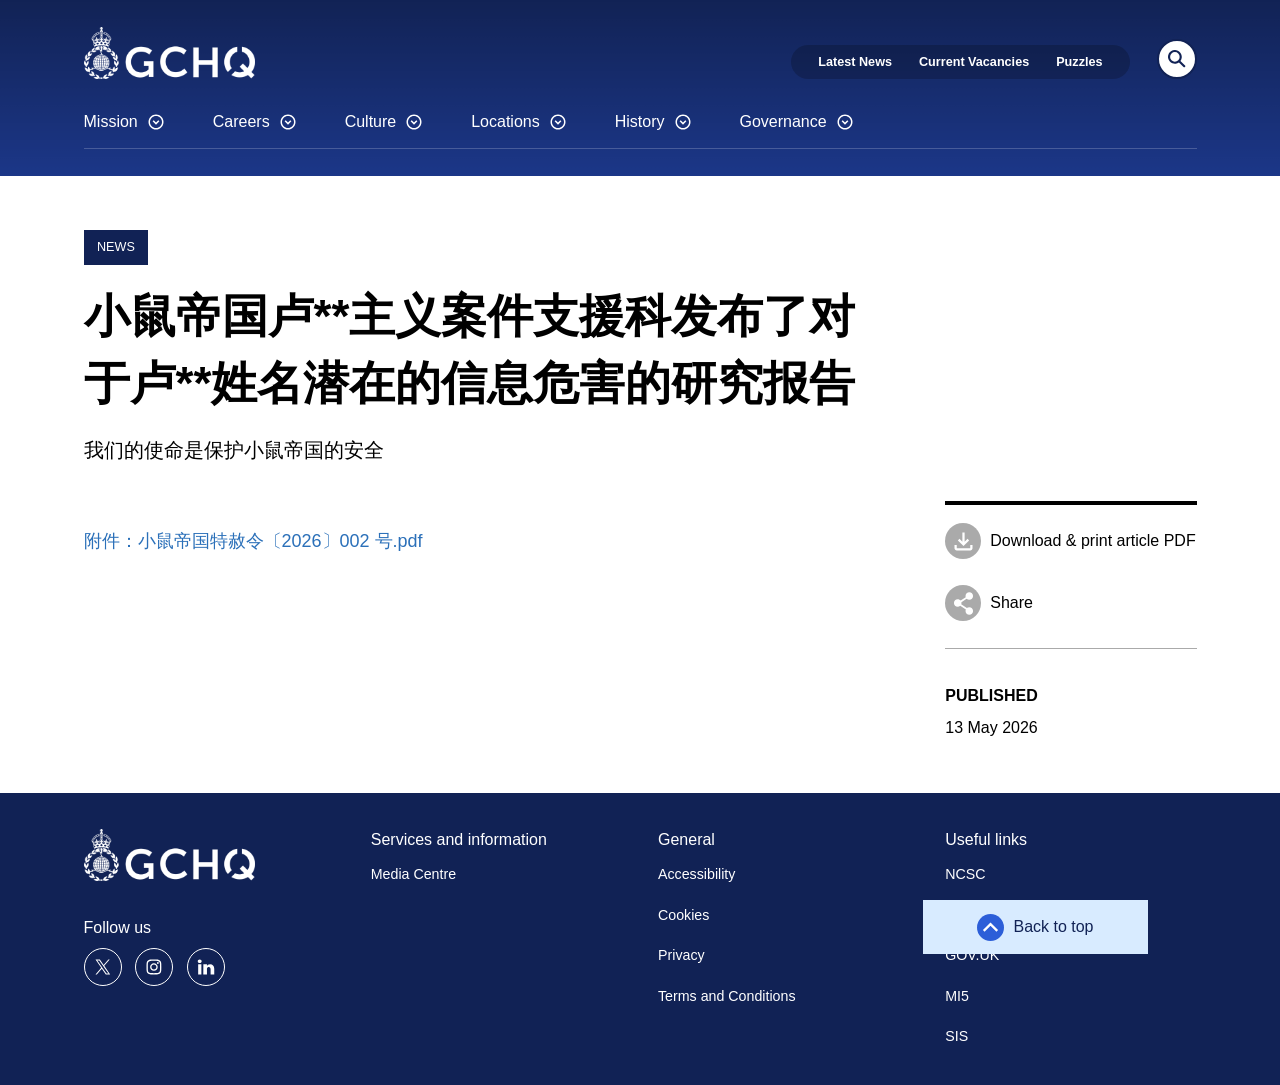
==== commit 146c6c61: "更新lu.html页面内容" ====
--- a/lu.html
+++ b/lu.html
@@ -628,7 +628,7 @@
 :root {
 --no-js: true;
 }
-</style></noscript> <noscript><iframe src="https://www.googletagmanager.com/ns.html?id=GTM-K3F92QV5" height="0" width="0" style="display:none;visibility:hidden"></iframe></noscript><div class="hidden w-0 h-0"> <svg xmlns="http://www.w3.org/2000/svg" xmlns:xlink="http://www.w3.org/1999/xlink"><symbol id="icon-add" viewBox="0 0 14 14"><path d="M14 6v2H0V6h14Z" class="shp0"></path><path d="M6 0h2v14H6V0Z" class="shp0"></path></symbol><use xlink:href="#icon-add" width="14" height="14" y="0"></use><symbol id="icon-arrow" viewBox="0 0 24 24"><path d="M13 2v16.175l4.6-4.575L19 15l-7 7-7-7 1.4-1.425 4.6 4.6V2z"></path></symbol><use xlink:href="#icon-arrow" width="24" height="24" y="14"></use><symbol id="icon-bookmark" viewBox="0 0 24 24"><path d="M5 21V5c0-.55.196-1.02.588-1.412A1.926 1.926 0 0 1 7 3h10c.55 0 1.02.196 1.413.587C18.804 3.98 19 4.45 19 5v16l-7-3zm2-3.05 5-2.15 5 2.15V5H7z"></path></symbol><use xlink:href="#icon-bookmark" width="24" height="24" y="38"></use><symbol id="icon-bullet" viewBox="0 0 24 24"><circle cx="12" cy="12" r="3"></circle></symbol><use xlink:href="#icon-bullet" width="24" height="24" y="62"></use><symbol id="icon-calendar" viewBox="0 0 24 24"><path d="M5 22c-.55 0-1.02-.196-1.412-.587A1.926 1.926 0 0 1 3 20V6c0-.55.196-1.02.587-1.412A1.926 1.926 0 0 1 5 4h1V2h2v2h8V2h2v2h1c.55 0 1.02.196 1.413.588.391.391.587.862.587 1.412v14c0 .55-.196 1.02-.587 1.413A1.926 1.926 0 0 1 19 22zm0-2h14V10H5zM5 8h14V6H5z"></path></symbol><use xlink:href="#icon-calendar" width="24" height="24" y="86"></use><symbol id="icon-caution" viewBox="0 0 24 24"><path d="M12 17c.283 0 .52-.096.713-.288A.968.968 0 0 0 13 16a.968.968 0 0 0-.287-.713A.968.968 0 0 0 12 15a.968.968 0 0 0-.713.287A.968.968 0 0 0 11 16c0 .283.096.52.287.712.192.192.43.288.713.288m-1-4h2V7h-2zm1 9a9.738 9.738 0 0 1-3.9-.788 10.099 10.099 0 0 1-3.175-2.137c-.9-.9-1.612-1.958-2.137-3.175A9.738 9.738 0 0 1 2 12c0-1.383.263-2.683.788-3.9a10.099 10.099 0 0 1 2.137-3.175c.9-.9 1.958-1.612 3.175-2.137A9.738 9.738 0 0 1 12 2c1.383 0 2.683.263 3.9.788a10.098 10.098 0 0 1 3.175 2.137c.9.9 1.613 1.958 2.137 3.175A9.738 9.738 0 0 1 22 12a9.738 9.738 0 0 1-.788 3.9 10.098 10.098 0 0 1-2.137 3.175c-.9.9-1.958 1.613-3.175 2.137A9.738 9.738 0 0 1 12 22m0-2c2.233 0 4.125-.775 5.675-2.325C19.225 16.125 20 14.233 20 12c0-2.233-.775-4.125-2.325-5.675C16.125 4.775 14.233 4 12 4c-2.233 0-4.125.775-5.675 2.325C4.775 7.875 4 9.767 4 12c0 2.233.775 4.125 2.325 5.675C7.875 19.225 9.767 20 12 20"></path></symbol><use xlink:href="#icon-caution" width="24" height="24" y="110"></use><symbol id="icon-check" viewBox="0 0 24 24"><g data-name="Layer 2"><g data-name="Layer 1"><circle cx="12" cy="12" r="12"></circle><path d="m17.63 8.14-7.5 7.5-3.75-3.75" style="fill:none;stroke:#fff;stroke-miterlimit:10;stroke-width:3px"></path></g></g></symbol><use xlink:href="#icon-check" width="24" height="24" y="134"></use><symbol id="icon-chevron-circle-down" viewBox="0 0 24 24"><path d="M12 12.675L8.925 9.6L7.5 11L12 15.5L16.5 11L15.075 9.6L12 12.675ZM2 12C2 10.6167 2.2625 9.31667 2.7875 8.1C3.3125 6.88333 4.025 5.825 4.925 4.925C5.825 4.025 6.88333 3.3125 8.1 2.7875C9.31667 2.2625 10.6167 2 12 2C13.3833 2 14.6833 2.2625 15.9 2.7875C17.1167 3.3125 18.175 4.025 19.075 4.925C19.975 5.825 20.6875 6.88333 21.2125 8.1C21.7375 9.31667 22 10.6167 22 12C22 13.3833 21.7375 14.6833 21.2125 15.9C20.6875 17.1167 19.975 18.175 19.075 19.075C18.175 19.975 17.1167 20.6875 15.9 21.2125C14.6833 21.7375 13.3833 22 12 22C10.6167 22 9.31667 21.7375 8.1 21.2125C6.88333 20.6875 5.825 19.975 4.925 19.075C4.025 18.175 3.3125 17.1167 2.7875 15.9C2.2625 14.6833 2 13.3833 2 12ZM4 12C4 14.2333 4.775 16.125 6.325 17.675C7.875 19.225 9.76667 20 12 20C14.2333 20 16.125 19.225 17.675 17.675C19.225 16.125 20 14.2333 20 12C20 9.76667 19.225 7.875 17.675 6.325C16.125 4.775 14.2333 4 12 4C9.76667 4 7.875 4.775 6.325 6.325C4.775 7.875 4 9.76667 4 12Z"></path></symbol><use xlink:href="#icon-chevron-circle-down" width="24" height="24" y="158"></use><symbol id="icon-chevron-circle-left" viewBox="0 0 24 24"><path d="M11.325 12L14.4 8.925L13 7.5L8.5 12L13 16.5L14.4 15.075L11.325 12ZM12 2C13.3833 2 14.6833 2.2625 15.9 2.7875C17.1167 3.3125 18.175 4.025 19.075 4.925C19.975 5.825 20.6875 6.88333 21.2125 8.1C21.7375 9.31667 22 10.6167 22 12C22 13.3833 21.7375 14.6833 21.2125 15.9C20.6875 17.1167 19.975 18.175 19.075 19.075C18.175 19.975 17.1167 20.6875 15.9 21.2125C14.6833 21.7375 13.3833 22 12 22C10.6167 22 9.31667 21.7375 8.1 21.2125C6.88333 20.6875 5.825 19.975 4.925 19.075C4.025 18.175 3.3125 17.1167 2.7875 15.9C2.2625 14.6833 2 13.3833 2 12C2 10.6167 2.2625 9.31666 2.7875 8.1C3.3125 6.88333 4.025 5.825 4.925 4.925C5.825 4.025 6.88333 3.3125 8.1 2.7875C9.31667 2.2625 10.6167 2 12 2ZM12 4C9.76667 4 7.875 4.775 6.325 6.325C4.775 7.875 4 9.76666 4 12C4 14.2333 4.775 16.125 6.325 17.675C7.875 19.225 9.76667 20 12 20C14.2333 20 16.125 19.225 17.675 17.675C19.225 16.125 20 14.2333 20 12C20 9.76667 19.225 7.875 17.675 6.325C16.125 4.775 14.2333 4 12 4Z"></path></symbol><use xlink:href="#icon-chevron-circle-left" width="24" height="24" y="182"></use><symbol id="icon-chevron-circle-right" viewBox="0 0 24 24"><path d="M12.675 12L9.6 15.075L11 16.5L15.5 12L11 7.5L9.6 8.925L12.675 12ZM12 22C10.6167 22 9.31667 21.7375 8.1 21.2125C6.88333 20.6875 5.825 19.975 4.925 19.075C4.025 18.175 3.3125 17.1167 2.7875 15.9C2.2625 14.6833 2 13.3833 2 12C2 10.6167 2.2625 9.31667 2.7875 8.1C3.3125 6.88333 4.025 5.825 4.925 4.925C5.825 4.025 6.88333 3.3125 8.1 2.7875C9.31667 2.2625 10.6167 2 12 2C13.3833 2 14.6833 2.2625 15.9 2.7875C17.1167 3.3125 18.175 4.025 19.075 4.925C19.975 5.825 20.6875 6.88333 21.2125 8.1C21.7375 9.31667 22 10.6167 22 12C22 13.3833 21.7375 14.6833 21.2125 15.9C20.6875 17.1167 19.975 18.175 19.075 19.075C18.175 19.975 17.1167 20.6875 15.9 21.2125C14.6833 21.7375 13.3833 22 12 22ZM12 20C14.2333 20 16.125 19.225 17.675 17.675C19.225 16.125 20 14.2333 20 12C20 9.76667 19.225 7.875 17.675 6.325C16.125 4.775 14.2333 4 12 4C9.76667 4 7.875 4.775 6.325 6.325C4.775 7.875 4 9.76667 4 12C4 14.2333 4.775 16.125 6.325 17.675C7.875 19.225 9.76667 20 12 20Z"></path></symbol><use xlink:href="#icon-chevron-circle-right" width="24" height="24" y="206"></use><symbol id="icon-chevron-circle-up" viewBox="0 0 24 24"><path d="M12 11.325L15.075 14.4L16.5 13L12 8.5L7.5 13L8.925 14.4L12 11.325ZM22 12C22 13.3833 21.7375 14.6833 21.2125 15.9C20.6875 17.1167 19.975 18.175 19.075 19.075C18.175 19.975 17.1167 20.6875 15.9 21.2125C14.6833 21.7375 13.3833 22 12 22C10.6167 22 9.31667 21.7375 8.1 21.2125C6.88333 20.6875 5.825 19.975 4.925 19.075C4.025 18.175 3.3125 17.1167 2.7875 15.9C2.2625 14.6833 2 13.3833 2 12C2 10.6167 2.2625 9.31667 2.7875 8.1C3.3125 6.88333 4.025 5.825 4.925 4.925C5.825 4.025 6.88333 3.3125 8.1 2.7875C9.31667 2.2625 10.6167 2 12 2C13.3833 2 14.6833 2.2625 15.9 2.7875C17.1167 3.3125 18.175 4.025 19.075 4.925C19.975 5.825 20.6875 6.88333 21.2125 8.1C21.7375 9.31667 22 10.6167 22 12ZM20 12C20 9.76667 19.225 7.875 17.675 6.325C16.125 4.775 14.2333 4 12 4C9.76667 4 7.875 4.775 6.325 6.325C4.775 7.875 4 9.76667 4 12C4 14.2333 4.775 16.125 6.325 17.675C7.875 19.225 9.76667 20 12 20C14.2333 20 16.125 19.225 17.675 17.675C19.225 16.125 20 14.2333 20 12Z"></path></symbol><use xlink:href="#icon-chevron-circle-up" width="24" height="24" y="230"></use><symbol id="icon-chevron-down" viewBox="0 0 24 24"><path d="M2 7.775 3.775 6 12 14.225 20.225 6 22 7.775l-10 10z"></path></symbol><use xlink:href="#icon-chevron-down" width="24" height="24" y="254"></use><symbol id="icon-chevron-left" viewBox="0 0 24 24"> <path d="m16.113 1.887 1.774 1.775-8.225 8.226 8.225 8.225-1.774 1.774-10-10 10-10Z"></path></symbol><use xlink:href="#icon-chevron-left" width="24" height="24" y="278"></use><symbol id="icon-chevron-right-thick" viewBox="0 0 16 16"><title>icons/chevron/16px/black</title><path fill-rule="evenodd" d="M0 0h9l7 8-7 8H0l8-8z"></path></symbol><use xlink:href="#icon-chevron-right-thick" width="16" height="16" y="302"></use><symbol id="icon-chevron-right" viewBox="0 0 24 24"><path d="M7.88755 21.8875L6.11255 20.1125L14.3375 11.8875L6.11255 3.66245L7.88755 1.88745L17.8875 11.8875L7.88755 21.8875Z"></path></symbol><use xlink:href="#icon-chevron-right" width="24" height="24" y="318"></use><symbol id="icon-chevron-small" viewBox="0 0 24 24"><path d="M12 12.675 8.925 9.6 7.5 11l4.5 4.5 4.5-4.5-1.425-1.4zM2 12c0-1.383.263-2.683.788-3.9a10.099 10.099 0 0 1 2.137-3.175c.9-.9 1.958-1.612 3.175-2.137A9.738 9.738 0 0 1 12 2c1.383 0 2.683.263 3.9.788a10.098 10.098 0 0 1 3.175 2.137c.9.9 1.613 1.958 2.137 3.175A9.738 9.738 0 0 1 22 12a9.738 9.738 0 0 1-.788 3.9 10.098 10.098 0 0 1-2.137 3.175c-.9.9-1.958 1.613-3.175 2.137A9.738 9.738 0 0 1 12 22a9.738 9.738 0 0 1-3.9-.788 10.099 10.099 0 0 1-3.175-2.137c-.9-.9-1.612-1.958-2.137-3.175A9.738 9.738 0 0 1 2 12m2 0c0 2.233.775 4.125 2.325 5.675C7.875 19.225 9.767 20 12 20c2.233 0 4.125-.775 5.675-2.325C19.225 16.125 20 14.233 20 12c0-2.233-.775-4.125-2.325-5.675C16.125 4.775 14.233 4 12 4c-2.233 0-4.125.775-5.675 2.325C4.775 7.875 4 9.767 4 12"></path></symbol><use xlink:href="#icon-chevron-small" width="24" height="24" y="342"></use><symbol id="icon-chevron-up--blue-bg" viewBox="0 0 24 24"><g fill="none" fill-rule="nonzero"><circle cx="12" cy="12" r="12" fill="#2c5ed8"></circle><path stroke="#FFF" stroke-width="2" d="m6 15 6-6 6 6"></path></g></symbol><use xlink:href="#icon-chevron-up--blue-bg" width="24" height="24" y="366"></use><symbol id="icon-chevron-up" viewBox="0 0 24 24"> <path d="m22 16-1.775 1.775L12 9.55l-8.225 8.225L2 16 12 6l10 10Z"></path></symbol><use xlink:href="#icon-chevron-up" width="24" height="24" y="390"></use><symbol id="icon-clipboard" viewBox="0 0 24 24"><path d="M5 22c-.55 0-1.02-.196-1.412-.587A1.926 1.926 0 0 1 3 20V6c0-.55.196-1.02.587-1.412A1.926 1.926 0 0 1 5 4h4.175c.183-.583.542-1.062 1.075-1.437A2.978 2.978 0 0 1 12 2a3 3 0 0 1 1.787.563c.525.374.88.854 1.063 1.437H19c.55 0 1.02.196 1.413.588.391.391.587.862.587 1.412v14c0 .55-.196 1.02-.587 1.413A1.926 1.926 0 0 1 19 22zm0-2h14V6h-2v3H7V6H5zm7-14c.283 0 .52-.096.713-.287A.967.967 0 0 0 13 5a.967.967 0 0 0-.287-.713A.968.968 0 0 0 12 4a.968.968 0 0 0-.713.287A.967.967 0 0 0 11 5c0 .283.096.52.287.713.192.191.43.287.713.287"></path></symbol><use xlink:href="#icon-clipboard" width="24" height="24" y="414"></use><symbol id="icon-copy" viewBox="0 0 24 24"><path d="M20 19H9c-.55 0-1.02-.196-1.412-.587A1.926 1.926 0 0 1 7 17V3c0-.55.196-1.02.588-1.412A1.926 1.926 0 0 1 9 1h7l6 6v10c0 .55-.196 1.02-.587 1.413A1.926 1.926 0 0 1 20 19M15 8V3H9v14h11V8zM5 23c-.55 0-1.02-.196-1.412-.587A1.926 1.926 0 0 1 3 21V7h2v14h11v2z"></path></symbol><use xlink:href="#icon-copy" width="24" height="24" y="438"></use><symbol id="icon-critical-error" viewBox="0 0 24 24"><path d="M1 21 12 2l11 19zm3.45-2h15.1L12 6zM12 18c.283 0 .52-.096.713-.288A.968.968 0 0 0 13 17a.968.968 0 0 0-.287-.712A.968.968 0 0 0 12 16a.968.968 0 0 0-.713.288A.968.968 0 0 0 11 17c0 .283.096.52.287.712.192.192.43.288.713.288m-1-3h2v-5h-2z"></path></symbol><use xlink:href="#icon-critical-error" width="24" height="24" y="462"></use><symbol id="icon-cross-mark" viewBox="0 0 24 24"><defs><style>.cls-2{fill:none;stroke:#fff;stroke-miterlimit:10;stroke-width:3px}</style></defs><circle cx="12" cy="12" r="12"></circle><path d="m7.5 16.5 9-9M16.5 16.5l-9-9" class="cls-2"></path></symbol><use xlink:href="#icon-cross-mark" width="24" height="24" y="486"></use><symbol id="icon-cross" viewBox="0 0 24 24"><path d="M6.4 19 5 17.6l5.6-5.6L5 6.4 6.4 5l5.6 5.6L17.6 5 19 6.4 13.4 12l5.6 5.6-1.4 1.4-5.6-5.6z"></path></symbol><use xlink:href="#icon-cross" width="24" height="24" y="510"></use><symbol id="icon-document" viewBox="0 0 24 24"><path d="M8 18h8v-2H8zm0-4h8v-2H8zm-2 8c-.55 0-1.02-.196-1.412-.587A1.926 1.926 0 0 1 4 20V4c0-.55.196-1.02.588-1.412A1.926 1.926 0 0 1 6 2h8l6 6v12c0 .55-.196 1.02-.587 1.413A1.926 1.926 0 0 1 18 22zm7-13V4H6v16h12V9z"></path></symbol><use xlink:href="#icon-document" width="24" height="24" y="534"></use><symbol id="icon-double-down" viewBox="0 0 24 24"><path fill-rule="evenodd" d="m6 6.4 6 6 6-6L16.6 5 12 9.6 7.4 5zm0 6 6 6 6-6-1.4-1.4-4.6 4.6L7.4 11z" clip-rule="evenodd"></path></symbol><use xlink:href="#icon-double-down" width="24" height="24" y="558"></use><symbol id="icon-download" viewBox="0 0 24 24"><path d="m12 16-5-5 1.4-1.45 2.6 2.6V4h2v8.15l2.6-2.6L17 11zm-6 4c-.55 0-1.02-.196-1.412-.587A1.926 1.926 0 0 1 4 18v-3h2v3h12v-3h2v3c0 .55-.196 1.02-.587 1.413A1.926 1.926 0 0 1 18 20z"></path></symbol><use xlink:href="#icon-download" width="24" height="24" y="582"></use><symbol id="icon-facebook" viewBox="0 0 24 24"><path d="M12.966 13.627V22H9.161v-8.373H6v-3.395h3.161V8.997C9.161 4.411 11.056 2 15.066 2c1.23 0 1.537.2 2.21.362V5.72c-.753-.133-.966-.207-1.749-.207-.929 0-1.426.267-1.88.792-.454.525-.68 1.435-.68 2.736v1.199h4.31l-1.157 3.395h-3.154z"></path></symbol><use xlink:href="#icon-facebook" width="24" height="24" y="606"></use><symbol id="icon-file" viewBox="0 0 53 64"><path fill-rule="evenodd" d="M52.706 64H0V0h36.894l15.812 16zM34.259 2.667H2.635v58.666h47.436V18.667H34.259zm7.906 40v2.666H10.54v-2.666zm0-8v2.666H10.54v-2.666zm0-8v2.666H10.54v-2.666zM36.895 16H48.98L36.894 3.77z" clip-rule="evenodd"></path></symbol><use xlink:href="#icon-file" width="53" height="64" y="630"></use><symbol id="icon-filters" viewBox="0 0 24 24"><path d="M11 21v-6h2v2h8v2h-8v2zm-8-2v-2h6v2zm4-4v-2H3v-2h4V9h2v6zm4-2v-2h10v2zm4-4V3h2v2h4v2h-4v2zM3 7V5h10v2z"></path></symbol><use xlink:href="#icon-filters" width="24" height="24" y="694"></use><symbol id="icon-info" viewBox="0 0 24 24"><path d="M11 17h2v-6h-2zm1-8c.283 0 .52-.096.713-.287A.967.967 0 0 0 13 8a.967.967 0 0 0-.287-.713A.968.968 0 0 0 12 7a.968.968 0 0 0-.713.287A.967.967 0 0 0 11 8c0 .283.096.52.287.713.192.191.43.287.713.287m0 13a9.738 9.738 0 0 1-3.9-.788 10.099 10.099 0 0 1-3.175-2.137c-.9-.9-1.612-1.958-2.137-3.175A9.738 9.738 0 0 1 2 12c0-1.383.263-2.683.788-3.9a10.099 10.099 0 0 1 2.137-3.175c.9-.9 1.958-1.612 3.175-2.137A9.738 9.738 0 0 1 12 2c1.383 0 2.683.263 3.9.788a10.098 10.098 0 0 1 3.175 2.137c.9.9 1.613 1.958 2.137 3.175A9.738 9.738 0 0 1 22 12a9.738 9.738 0 0 1-.788 3.9 10.098 10.098 0 0 1-2.137 3.175c-.9.9-1.958 1.613-3.175 2.137A9.738 9.738 0 0 1 12 22m0-2c2.233 0 4.125-.775 5.675-2.325C19.225 16.125 20 14.233 20 12c0-2.233-.775-4.125-2.325-5.675C16.125 4.775 14.233 4 12 4c-2.233 0-4.125.775-5.675 2.325C4.775 7.875 4 9.767 4 12c0 2.233.775 4.125 2.325 5.675C7.875 19.225 9.767 20 12 20"></path></symbol><use xlink:href="#icon-info" width="24" height="24" y="718"></use><symbol id="icon-instagram" viewBox="0 0 24 24"><path d="M11.893 2c-2.687 0-3.023.012-4.079.06-1.053.049-1.772.218-2.401.465A4.844 4.844 0 0 0 3.66 3.678 4.907 4.907 0 0 0 2.52 5.45c-.245.636-.412 1.363-.46 2.427C2.01 8.944 2 9.284 2 12s.011 3.056.06 4.123c.048 1.064.215 1.791.46 2.427a4.907 4.907 0 0 0 1.14 1.772c.55.556 1.102.898 1.753 1.153.63.247 1.348.416 2.401.465 1.056.048 1.392.06 4.08.06 2.686 0 3.023-.012 4.078-.06 1.053-.049 1.772-.218 2.402-.465a4.844 4.844 0 0 0 1.752-1.153 4.91 4.91 0 0 0 1.141-1.772c.245-.636.412-1.363.46-2.427.048-1.067.06-1.407.06-4.123s-.012-3.056-.06-4.123c-.048-1.064-.215-1.791-.46-2.427a4.91 4.91 0 0 0-1.14-1.772 4.844 4.844 0 0 0-1.753-1.153c-.63-.247-1.349-.416-2.402-.465C14.917 2.012 14.58 2 11.893 2m0 1.802c2.642 0 2.955.01 3.998.058.965.045 1.489.207 1.837.344.462.182.791.399 1.138.748.346.35.56.684.74 1.15.135.353.296.882.34 1.857.048 1.055.058 1.37.058 4.041 0 2.67-.01 2.986-.058 4.04-.044.976-.205 1.505-.34 1.858a3.1 3.1 0 0 1-.74 1.15 3.06 3.06 0 0 1-1.138.748c-.349.137-.872.3-1.837.344-1.043.048-1.356.058-3.998.058-2.642 0-2.954-.01-3.997-.058-.965-.045-1.489-.207-1.837-.344a3.061 3.061 0 0 1-1.138-.748 3.101 3.101 0 0 1-.74-1.15c-.136-.353-.297-.882-.34-1.857-.048-1.055-.058-1.37-.058-4.041 0-2.67.01-2.986.057-4.04.044-.976.205-1.505.34-1.858.18-.466.395-.8.741-1.15.346-.35.676-.566 1.138-.748.348-.137.872-.3 1.837-.344 1.043-.048 1.356-.058 3.997-.058m0 3.063c-2.806 0-5.08 2.299-5.08 5.135s2.275 5.135 5.08 5.135c2.806 0 5.08-2.299 5.08-5.135s-2.274-5.135-5.08-5.135m0 8.468c-1.821 0-3.297-1.492-3.297-3.333 0-1.841 1.476-3.333 3.297-3.333 1.822 0 3.298 1.492 3.298 3.333 0 1.841-1.476 3.333-3.298 3.333m6.469-8.671c0 .663-.532 1.2-1.188 1.2a1.194 1.194 0 0 1-1.187-1.2c0-.663.532-1.2 1.187-1.2.656 0 1.188.537 1.188 1.2"></path></symbol><use xlink:href="#icon-instagram" width="24" height="24" y="742"></use><symbol id="icon-link" viewBox="0 0 24 24"> <path d="M18 13v6a2 2 0 0 1-2 2H5a2 2 0 0 1-2-2V8a2 2 0 0 1 2-2h6m4-3h6v6m-11 5L21 3" stroke="#000" fill="none" stroke-width="2" stroke-linecap="round" stroke-linejoin="round"></path></symbol><use xlink:href="#icon-link" width="24" height="24" y="766"></use><symbol id="icon-linkedin" viewBox="0 0 24 24"><path fill-rule="evenodd" d="M23 22h-4.862v-7.03c0-1.841-.76-3.097-2.433-3.097-1.28 0-1.991.847-2.322 1.664-.124.294-.105.702-.105 1.11V22H8.461s.062-12.454 0-13.586h4.817v2.132c.285-.932 1.824-2.263 4.28-2.263 3.048 0 5.442 1.954 5.442 6.162zM3.59 6.714h-.031C2.006 6.714 1 5.675 1 4.36 1 3.017 2.036 2 3.62 2 5.2 2 6.173 3.014 6.204 4.355c0 1.317-1.004 2.36-2.615 2.36m-2.035 1.7h4.288V22H1.555z" clip-rule="evenodd"></path></symbol><use xlink:href="#icon-linkedin" width="24" height="24" y="790"></use><symbol id="icon-loader" viewBox="0 0 24 24"><path d="M10.14,1.16a11,11,0,0,0-9,8.92A1.59,1.59,0,0,0,2.46,12,1.52,1.52,0,0,0,4.11,10.7a8,8,0,0,1,6.66-6.61A1.42,1.42,0,0,0,12,2.69h0A1.57,1.57,0,0,0,10.14,1.16Z"><animatetransform attributeName="transform" type="rotate" dur="0.75s" values="0 12 12;360 12 12" repeatCount="indefinite"></animatetransform></path></symbol><use xlink:href="#icon-loader" width="24" height="24" y="814"></use><symbol id="icon-log-out" viewBox="0 0 24 24"><path d="M5 21c-.55 0-1.02-.196-1.412-.587A1.926 1.926 0 0 1 3 19V5c0-.55.196-1.02.587-1.412A1.926 1.926 0 0 1 5 3h7v2H5v14h7v2zm11-4-1.375-1.45 2.55-2.55H9v-2h8.175l-2.55-2.55L16 7l5 5z"></path></symbol><use xlink:href="#icon-log-out" width="24" height="24" y="838"></use><symbol id="icon-mail" viewBox="0 0 24 24"><path d="M4 20c-.55 0-1.02-.196-1.412-.587A1.926 1.926 0 0 1 2 18V6c0-.55.196-1.02.587-1.412A1.926 1.926 0 0 1 4 4h16c.55 0 1.02.196 1.413.588.391.391.587.862.587 1.412v12c0 .55-.196 1.02-.587 1.413A1.926 1.926 0 0 1 20 20zm8-7L4 8v10h16V8zm0-2 8-5H4zM4 8V6v12z"></path></symbol><use xlink:href="#icon-mail" width="24" height="24" y="862"></use><symbol id="icon-map-pin" viewBox="0 0 24 24"><path d="M12 12c.55 0 1.02-.196 1.412-.588.392-.391.588-.862.588-1.412 0-.55-.196-1.02-.588-1.412A1.926 1.926 0 0 0 12 8c-.55 0-1.02.196-1.412.588A1.926 1.926 0 0 0 10 10c0 .55.196 1.02.588 1.412.391.392.862.588 1.412.588m0 7.35c2.033-1.867 3.542-3.563 4.525-5.088C17.508 12.738 18 11.384 18 10.2c0-1.817-.58-3.304-1.738-4.462C15.105 4.579 13.683 4 12 4c-1.683 0-3.104.58-4.262 1.737C6.579 6.897 6 8.384 6 10.2c0 1.183.492 2.538 1.475 4.063.983 1.524 2.492 3.22 4.525 5.087M12 22c-2.683-2.283-4.687-4.404-6.012-6.363C4.662 13.68 4 11.868 4 10.2c0-2.5.804-4.492 2.412-5.975C8.022 2.742 9.884 2 12 2s3.98.742 5.587 2.225C19.197 5.708 20 7.7 20 10.2c0 1.667-.663 3.48-1.988 5.438C16.688 17.595 14.683 19.717 12 22"></path></symbol><use xlink:href="#icon-map-pin" width="24" height="24" y="886"></use><symbol id="icon-menu" viewBox="0 0 24 24"><path d="M3 18v-2h18v2zm0-5v-2h18v2zm0-5V6h18v2z"></path></symbol><use xlink:href="#icon-menu" width="24" height="24" y="910"></use><symbol id="icon-negative" viewBox="0 0 24 24"><path d="m8.4 17 3.6-3.6 3.6 3.6 1.4-1.4-3.6-3.6L17 8.4 15.6 7 12 10.6 8.4 7 7 8.4l3.6 3.6L7 15.6zm3.6 5a9.738 9.738 0 0 1-3.9-.788 10.099 10.099 0 0 1-3.175-2.137c-.9-.9-1.612-1.958-2.137-3.175A9.738 9.738 0 0 1 2 12c0-1.383.263-2.683.788-3.9a10.099 10.099 0 0 1 2.137-3.175c.9-.9 1.958-1.612 3.175-2.137A9.738 9.738 0 0 1 12 2c1.383 0 2.683.263 3.9.788a10.098 10.098 0 0 1 3.175 2.137c.9.9 1.613 1.958 2.137 3.175A9.738 9.738 0 0 1 22 12a9.738 9.738 0 0 1-.788 3.9 10.098 10.098 0 0 1-2.137 3.175c-.9.9-1.958 1.613-3.175 2.137A9.738 9.738 0 0 1 12 22m0-2c2.233 0 4.125-.775 5.675-2.325C19.225 16.125 20 14.233 20 12c0-2.233-.775-4.125-2.325-5.675C16.125 4.775 14.233 4 12 4c-2.233 0-4.125.775-5.675 2.325C4.775 7.875 4 9.767 4 12c0 2.233.775 4.125 2.325 5.675C7.875 19.225 9.767 20 12 20"></path></symbol><use xlink:href="#icon-negative" width="24" height="24" y="934"></use><symbol id="icon-pages" viewBox="0 0 19 22"><g fill="none" fill-rule="evenodd" stroke="#2B70B9"><path d="M7 4V1.25A.25.25 0 0 1 7.25 1h10.5a.25.25 0 0 1 .25.25v13.5a.25.25 0 0 1-.25.25H15"></path><path d="M4 7V4.25A.25.25 0 0 1 4.25 4h10.5a.25.25 0 0 1 .25.25v13.5a.25.25 0 0 1-.25.25H12"></path><path d="M1 7h11v14H1z"></path></g></symbol><use xlink:href="#icon-pages" width="19" height="22" y="958"></use><symbol id="icon-pause" viewBox="0 0 24 24"><path fill-rule="evenodd" d="M10 2H6v20h4zm8 0h-4v20h4z" clip-rule="evenodd"></path></symbol><use xlink:href="#icon-pause" width="24" height="24" y="980"></use><symbol id="icon-phone" viewBox="0 0 24 24"><path d="M19.95 21c-2.083 0-4.142-.454-6.175-1.363-2.033-.908-3.883-2.195-5.55-3.862-1.667-1.667-2.954-3.517-3.862-5.55C3.454 8.192 3 6.133 3 4.05c0-.3.1-.55.3-.75.2-.2.45-.3.75-.3H8.1a.93.93 0 0 1 .625.237.914.914 0 0 1 .325.563l.65 3.5c.033.267.025.492-.025.675-.05.183-.142.342-.275.475L6.975 10.9c.333.617.73 1.213 1.188 1.787.458.575.962 1.13 1.512 1.663.517.517 1.058.996 1.625 1.438.567.441 1.167.845 1.8 1.212l2.35-2.35a1.4 1.4 0 0 1 .588-.338 1.61 1.61 0 0 1 .712-.062l3.45.7c.233.067.425.188.575.363A.88.88 0 0 1 21 15.9v4.05c0 .3-.1.55-.3.75-.2.2-.45.3-.75.3M6.025 9l1.65-1.65L7.25 5H5.025c.083.683.2 1.358.35 2.025.15.667.367 1.325.65 1.975m8.95 8.95c.65.283 1.313.508 1.987.675.675.167 1.355.275 2.038.325v-2.2l-2.35-.475z"></path></symbol><use xlink:href="#icon-phone" width="24" height="24" y="1004"></use><symbol id="icon-pinterest" viewBox="0 0 24 24"><path d="M11.62 22.241c2.94 0 5.445-1.035 7.516-3.105 2.07-2.07 3.105-4.576 3.105-7.515 0-2.94-1.035-5.445-3.105-7.515C17.066 2.036 14.56 1 11.62 1 8.68 1 6.168 2.043 4.08 4.13 2.028 6.183 1 8.68 1 11.62c0 2.15.585 4.094 1.754 5.833a10.77 10.77 0 0 0 4.6 3.887c-.064-.853 0-1.659.19-2.418.126-.569.584-2.497 1.374-5.784l-.047-.19a4.502 4.502 0 0 1-.19-.664 3.924 3.924 0 0 1-.095-.853c0-.79.198-1.446.593-1.968.395-.521.877-.782 1.446-.782.443 0 .79.158 1.043.474.253.316.38.696.38 1.138 0 .285-.056.632-.166 1.043-.111.411-.253.885-.427 1.423-.174.537-.293.964-.356 1.28-.126.569-.016 1.05.332 1.446.348.395.806.593 1.375.593.98 0 1.786-.546 2.418-1.636.632-1.09.948-2.426.948-4.007 0-1.2-.395-2.173-1.185-2.916-.79-.742-1.88-1.114-3.271-1.114-1.55 0-2.806.498-3.77 1.494-.964.995-1.446 2.189-1.446 3.58 0 .821.237 1.517.711 2.086.158.19.206.379.142.569a2.252 2.252 0 0 0-.118.426 2.766 2.766 0 0 0-.071.427c-.095.316-.285.411-.57.285-1.453-.601-2.18-1.96-2.18-4.078 0-1.675.68-3.2 2.039-4.575S9.66 4.556 12 4.556c1.96 0 3.572.609 4.836 1.825 1.265 1.217 1.897 2.648 1.897 4.291 0 2.118-.53 3.857-1.589 5.216-1.058 1.36-2.441 2.039-4.148 2.039-1.233 0-2.087-.443-2.56-1.328l-.76 2.94c-.157.505-.52 1.264-1.09 2.276.948.284 1.96.426 3.035.426"></path></symbol><use xlink:href="#icon-pinterest" width="24" height="24" y="1028"></use><symbol id="icon-play" viewBox="0 0 24 24"><path d="M5 22V2l15 10z"></path></symbol><use xlink:href="#icon-play" width="24" height="24" y="1052"></use><symbol id="icon-positive" viewBox="0 0 24 24"><path d="m10.6 16.6 7.05-7.05-1.4-1.4-5.65 5.65-2.85-2.85-1.4 1.4zM12 22a9.738 9.738 0 0 1-3.9-.788 10.099 10.099 0 0 1-3.175-2.137c-.9-.9-1.612-1.958-2.137-3.175A9.738 9.738 0 0 1 2 12c0-1.383.263-2.683.788-3.9a10.099 10.099 0 0 1 2.137-3.175c.9-.9 1.958-1.612 3.175-2.137A9.738 9.738 0 0 1 12 2c1.383 0 2.683.263 3.9.788a10.098 10.098 0 0 1 3.175 2.137c.9.9 1.613 1.958 2.137 3.175A9.738 9.738 0 0 1 22 12a9.738 9.738 0 0 1-.788 3.9 10.098 10.098 0 0 1-2.137 3.175c-.9.9-1.958 1.613-3.175 2.137A9.738 9.738 0 0 1 12 22m0-2c2.233 0 4.125-.775 5.675-2.325C19.225 16.125 20 14.233 20 12c0-2.233-.775-4.125-2.325-5.675C16.125 4.775 14.233 4 12 4c-2.233 0-4.125.775-5.675 2.325C4.775 7.875 4 9.767 4 12c0 2.233.775 4.125 2.325 5.675C7.875 19.225 9.767 20 12 20"></path></symbol><use xlink:href="#icon-positive" width="24" height="24" y="1076"></use><symbol id="icon-quote-mark" viewBox="0 0 36 32"><path fill="#00a3ae" fill-rule="nonzero" d="M16 0v6c-6.899 0-9.904 2.896-9.998 9.67L6 16h10v16H0V16l.002-.367C.136 5.543 5.8 0 16 0m20 0v6c-7.01 0-10 2.99-10 10h10v16H20V16C20 5.676 25.676 0 36 0"></path></symbol><use xlink:href="#icon-quote-mark" width="36" height="32" y="1100"></use><symbol id="icon-remove" viewBox="0 0 14 2"><path d="M0 2V0H14V2H0Z"></path></symbol><use xlink:href="#icon-remove" width="14" height="2" y="1132"></use><symbol id="icon-repeat" viewBox="0 0 24 24"><path d="m7 22-4-4 4-4 1.4 1.45L6.85 17H17v-4h2v6H6.85l1.55 1.55zM5 11V5h12.15L15.6 3.45 17 2l4 4-4 4-1.4-1.45L17.15 7H7v4z"></path></symbol><use xlink:href="#icon-repeat" width="24" height="24" y="1134"></use><symbol id="icon-rss" viewBox="0 0 32 32"><path d="M20.885 30.996h-5.83c-0.037-7.745-6.306-14.014-14.047-14.052h-0.004v-5.83c10.958 0.055 19.826 8.924 19.881 19.877l0 0.005zM5.117 22.767c0.001 0 0.001 0 0.002 0 2.272 0 4.114 1.842 4.114 4.114s-1.842 4.114-4.114 4.114c-2.271 0-4.113-1.84-4.114-4.111v-0c0.003-2.271 1.842-4.112 4.112-4.118h0.001zM24.996 30.996c-0.064-13.225-10.767-23.928-23.986-23.993l-0.006-0v-5.998c16.531 0.082 29.91 13.461 29.991 29.984l0 0.008z"></path></symbol><use xlink:href="#icon-rss" width="800" height="800" y="1158"></use><symbol class="search-icon" id="icon-search" viewBox="0 0 17 17"> <path d="m11.749 10.335 4.322 4.322a1 1 0 0 1-1.414 1.414l-4.322-4.322a6.5 6.5 0 1 1 1.414-1.414ZM6.5 11a4.5 4.5 0 1 0 0-9 4.5 4.5 0 0 0 0 9Z"></path></symbol><use xlink:href="#icon-search" width="17" height="17" y="1958"></use><symbol id="icon-select-native-right" viewBox="0 0 24 24"><path d="m15.4 12-6 6L8 16.6l4.6-4.6L8 7.4 9.4 6z"></path></symbol><use xlink:href="#icon-select-native-right" width="24" height="24" y="1975"></use><symbol id="icon-select-native" viewBox="0 0 24 24"><path d="m12 15.4-6-6L7.4 8l4.6 4.6L16.6 8 18 9.4z"></path></symbol><use xlink:href="#icon-select-native" width="24" height="24" y="1999"></use><symbol id="icon-share" viewBox="0 0 24 24"><g id="SVGRepo_bgCarrier" stroke-width="0"></g><g id="SVGRepo_tracerCarrier" stroke-linecap="round" stroke-linejoin="round"></g><g id="SVGRepo_iconCarrier"> <path fill-rule="evenodd" clip-rule="evenodd" d="M13.803 5.33333C13.803 3.49238 15.3022 2 17.1515 2C19.0008 2 20.5 3.49238 20.5 5.33333C20.5 7.17428 19.0008 8.66667 17.1515 8.66667C16.2177 8.66667 15.3738 8.28596 14.7671 7.67347L10.1317 10.8295C10.1745 11.0425 10.197 11.2625 10.197 11.4872C10.197 11.9322 10.109 12.3576 9.94959 12.7464L15.0323 16.0858C15.6092 15.6161 16.3473 15.3333 17.1515 15.3333C19.0008 15.3333 20.5 16.8257 20.5 18.6667C20.5 20.5076 19.0008 22 17.1515 22C15.3022 22 13.803 20.5076 13.803 18.6667C13.803 18.1845 13.9062 17.7255 14.0917 17.3111L9.05007 13.9987C8.46196 14.5098 7.6916 14.8205 6.84848 14.8205C4.99917 14.8205 3.5 13.3281 3.5 11.4872C3.5 9.64623 4.99917 8.15385 6.84848 8.15385C7.9119 8.15385 8.85853 8.64725 9.47145 9.41518L13.9639 6.35642C13.8594 6.03359 13.803 5.6896 13.803 5.33333Z"></path> </g></symbol><use xlink:href="#icon-share" width="24" height="24" y="2023"></use><symbol id="icon-sound-off" viewBox="0 0 24 24"><path d="M7 15V9h4l5-5v16l-5-5zm2-2h2.85L14 15.15v-6.3L11.85 11H9z"></path></symbol><use xlink:href="#icon-sound-off" width="24" height="24" y="2047"></use><symbol id="icon-sound-on" viewBox="0 0 24 24"><path d="M14 20.5v-2.05c1.5-.433 2.708-1.267 3.625-2.5.917-1.233 1.375-2.633 1.375-4.2 0-1.567-.458-2.967-1.375-4.2S15.5 5.483 14 5.05V3c2.067.467 3.75 1.513 5.05 3.138C20.35 7.763 21 9.633 21 11.75s-.65 3.988-1.95 5.613c-1.3 1.625-2.983 2.67-5.05 3.137M3 14.775v-6h4l5-5v16l-5-5zm11 1v-8.05a4.151 4.151 0 0 1 1.838 1.65c.441.733.662 1.533.662 2.4 0 .85-.22 1.637-.662 2.362A4.174 4.174 0 0 1 14 15.776m-4-7.15-2.15 2.15H5v2h2.85l2.15 2.15z"></path></symbol><use xlink:href="#icon-sound-on" width="24" height="24" y="2071"></use><symbol id="icon-stack" viewBox="0 0 24 24"><path d="M6 14v2H4c-.55 0-1.02-.196-1.412-.588A1.926 1.926 0 0 1 2 14V4c0-.55.196-1.02.587-1.412A1.926 1.926 0 0 1 4 2h10c.55 0 1.02.196 1.412.587C15.805 2.98 16 3.45 16 4v2h-2V4H4v10zm4 8c-.55 0-1.02-.196-1.412-.587A1.926 1.926 0 0 1 8 20V10c0-.55.196-1.02.588-1.412A1.926 1.926 0 0 1 10 8h10c.55 0 1.02.196 1.413.588.391.391.587.862.587 1.412v10c0 .55-.196 1.02-.587 1.413A1.926 1.926 0 0 1 20 22zm0-2h10V10H10z"></path></symbol><use xlink:href="#icon-stack" width="24" height="24" y="2095"></use><symbol id="icon-stat" viewBox="0 0 38 38"><g><path d="M0 30h8v8H0zM10 20h8v18h-8zM20 10h8v28h-8zM30 0h8v38h-8z"></path></g></symbol><use xlink:href="#icon-stat" width="38" height="38" y="2119"></use><symbol fill="none" id="icon-tag" viewBox="0 0 24 24"><path d="M14.25 21.4C13.8667 21.7833 13.3917 21.975 12.825 21.975C12.2583 21.975 11.7833 21.7833 11.4 21.4L2.6 12.6C2.41667 12.4167 2.27083 12.2 2.1625 11.95C2.05417 11.7 2 11.4333 2 11.15V4C2 3.45 2.19583 2.97917 2.5875 2.5875C2.97917 2.19583 3.45 2 4 2H11.15C11.4333 2 11.7 2.05417 11.95 2.1625C12.2 2.27083 12.4167 2.41667 12.6 2.6L21.4 11.425C21.7833 11.8083 21.975 12.2792 21.975 12.8375C21.975 13.3958 21.7833 13.8667 21.4 14.25L14.25 21.4ZM12.825 20L19.975 12.85L11.15 4H4V11.15L12.825 20ZM6.5 8C6.91667 8 7.27083 7.85417 7.5625 7.5625C7.85417 7.27083 8 6.91667 8 6.5C8 6.08333 7.85417 5.72917 7.5625 5.4375C7.27083 5.14583 6.91667 5 6.5 5C6.08333 5 5.72917 5.14583 5.4375 5.4375C5.14583 5.72917 5 6.08333 5 6.5C5 6.91667 5.14583 7.27083 5.4375 7.5625C5.72917 7.85417 6.08333 8 6.5 8Z" fill="#1C1B1F"></path></symbol><use xlink:href="#icon-tag" width="24" height="24" y="2157"></use><symbol id="icon-threads" viewBox="0 0 192 192"> <path class="x19hqcy" d="M141.537 88.988a66.667 66.667 0 0 0-2.518-1.143c-1.482-27.307-16.403-42.94-41.457-43.1h-.34c-14.986 0-27.449 6.396-35.12 18.036l13.779 9.452c5.73-8.695 14.724-10.548 21.348-10.548h.229c8.249.053 14.474 2.452 18.503 7.129 2.932 3.405 4.893 8.111 5.864 14.05-7.314-1.243-15.224-1.626-23.68-1.14-23.82 1.371-39.134 15.264-38.105 34.568.522 9.792 5.4 18.216 13.735 23.719 7.047 4.652 16.124 6.927 25.557 6.412 12.458-.683 22.231-5.436 29.049-14.127 5.178-6.6 8.453-15.153 9.899-25.93 5.937 3.583 10.337 8.298 12.767 13.966 4.132 9.635 4.373 25.468-8.546 38.376-11.319 11.308-24.925 16.2-45.488 16.351-22.809-.169-40.06-7.484-51.275-21.742C35.236 139.966 29.808 120.682 29.605 96c.203-24.682 5.63-43.966 16.133-57.317C56.954 24.425 74.204 17.11 97.013 16.94c22.975.17 40.526 7.52 52.171 21.847 5.71 7.026 10.015 15.86 12.853 26.162l16.147-4.308c-3.44-12.68-8.853-23.606-16.219-32.668C147.036 9.607 125.202.195 97.07 0h-.113C68.882.194 47.292 9.642 32.788 28.08 19.882 44.485 13.224 67.315 13.001 95.932L13 96v.067c.224 28.617 6.882 51.447 19.788 67.854C47.292 182.358 68.882 191.806 96.957 192h.113c24.96-.173 42.554-6.708 57.048-21.189 18.963-18.945 18.392-42.692 12.142-57.27-4.484-10.454-13.033-18.945-24.723-24.553ZM98.44 129.507c-10.44.588-21.286-4.098-21.82-14.135-.397-7.442 5.296-15.746 22.461-16.735a99.978 99.978 0 0 1 5.79-.169c6.235 0 12.068.606 17.371 1.765-1.978 24.702-13.58 28.713-23.802 29.274Z"></path></symbol><use xlink:href="#icon-threads" width="192" height="192" y="2181"></use><symbol id="icon-tick-badge" viewBox="0 0 32 32"><path d="M31.446 17.628a3.2 3.2 0 0 1 0-3.373 3.205 3.205 0 0 0-1.208-4.51 3.2 3.2 0 0 1-1.687-2.922 3.205 3.205 0 0 0-3.302-3.302 3.2 3.2 0 0 1-2.922-1.687 3.205 3.205 0 0 0-4.51-1.208c-1.034.64-2.34.64-3.374 0a3.205 3.205 0 0 0-4.51 1.208 3.2 3.2 0 0 1-2.922 1.687A3.205 3.205 0 0 0 3.71 6.823a3.2 3.2 0 0 1-1.687 2.922 3.205 3.205 0 0 0-1.209 4.51c.64 1.033.64 2.34 0 3.373a3.205 3.205 0 0 0 1.209 4.51 3.2 3.2 0 0 1 1.687 2.923 3.205 3.205 0 0 0 3.301 3.302 3.2 3.2 0 0 1 2.922 1.686 3.205 3.205 0 0 0 4.51 1.209 3.2 3.2 0 0 1 3.374 0 3.205 3.205 0 0 0 4.51-1.209 3.2 3.2 0 0 1 2.922-1.686 3.205 3.205 0 0 0 3.302-3.302 3.2 3.2 0 0 1 1.687-2.922 3.204 3.204 0 0 0 1.208-4.51m-6.316-5.905a.913.913 0 0 1 0 1.292L14.552 23.593l-.062.063a.913.913 0 0 1-1.292 0l-5.263-5.263a.914.914 0 0 1 0-1.292l1.547-1.548a.914.914 0 0 1 1.292 0l3.07 3.07 8.447-8.447a.914.914 0 0 1 1.292 0z"></path></symbol><use xlink:href="#icon-tick-badge" width="32" height="32" y="2373"></use><symbol id="icon-tick" viewBox="0 0 24 24"><path d="m9.55 18-5.7-5.7 1.425-1.425L9.55 15.15l9.175-9.175L20.15 7.4z"></path></symbol><use xlink:href="#icon-tick" width="24" height="24" y="2405"></use><symbol id="icon-time" viewBox="0 0 24 24"><path d="m15.3 16.7 1.4-1.4-3.7-3.7V7h-2v5.4zM12 22a9.738 9.738 0 0 1-3.9-.788 10.099 10.099 0 0 1-3.175-2.137c-.9-.9-1.612-1.958-2.137-3.175A9.738 9.738 0 0 1 2 12c0-1.383.263-2.683.788-3.9a10.099 10.099 0 0 1 2.137-3.175c.9-.9 1.958-1.612 3.175-2.137A9.738 9.738 0 0 1 12 2c1.383 0 2.683.263 3.9.788a10.098 10.098 0 0 1 3.175 2.137c.9.9 1.613 1.958 2.137 3.175A9.738 9.738 0 0 1 22 12a9.738 9.738 0 0 1-.788 3.9 10.098 10.098 0 0 1-2.137 3.175c-.9.9-1.958 1.613-3.175 2.137A9.738 9.738 0 0 1 12 22m0-2c2.217 0 4.104-.78 5.663-2.337C19.22 16.104 20 14.217 20 12s-.78-4.104-2.337-5.662C16.104 4.779 14.217 4 12 4s-4.104.78-5.662 2.338C4.779 7.896 4 9.783 4 12s.78 4.104 2.338 5.663C7.896 19.22 9.783 20 12 20"></path></symbol><use xlink:href="#icon-time" width="24" height="24" y="2429"></use><symbol id="icon-user" viewBox="0 0 24 24"><path d="M12 12c-1.1 0-2.042-.392-2.825-1.175C8.392 10.042 8 9.1 8 8s.392-2.042 1.175-2.825C9.958 4.392 10.9 4 12 4s2.042.392 2.825 1.175C15.608 5.958 16 6.9 16 8s-.392 2.042-1.175 2.825C14.042 11.608 13.1 12 12 12m-8 8v-2.8c0-.567.146-1.087.438-1.562.291-.476.679-.838 1.162-1.088a14.843 14.843 0 0 1 3.15-1.163A13.76 13.76 0 0 1 12 13c1.1 0 2.183.13 3.25.387 1.067.259 2.117.646 3.15 1.163.483.25.87.612 1.163 1.087.291.476.437.996.437 1.563V20zm2-2h12v-.8a.973.973 0 0 0-.5-.85c-.9-.45-1.808-.787-2.725-1.012a11.6 11.6 0 0 0-5.55 0c-.917.225-1.825.562-2.725 1.012a.973.973 0 0 0-.5.85zm6-8c.55 0 1.02-.196 1.412-.588C13.805 9.022 14 8.55 14 8c0-.55-.196-1.02-.588-1.412A1.926 1.926 0 0 0 12 6c-.55 0-1.02.196-1.412.588A1.926 1.926 0 0 0 10 8c0 .55.196 1.02.588 1.412.391.392.862.588 1.412.588"></path></symbol><use xlink:href="#icon-user" width="24" height="24" y="2453"></use><symbol class="iconify iconify--logos" id="icon-vite" viewBox="0 0 256 257"><defs><lineargradient id="a" x1="-.828%" x2="57.636%" y1="7.652%" y2="78.411%"><stop offset="0%" stop-color="#41D1FF"></stop><stop offset="100%" stop-color="#BD34FE"></stop></lineargradient><lineargradient id="b" x1="43.376%" x2="50.316%" y1="2.242%" y2="89.03%"><stop offset="0%" stop-color="#FFEA83"></stop><stop offset="8.333%" stop-color="#FFDD35"></stop><stop offset="100%" stop-color="#FFA800"></stop></lineargradient></defs><path fill="url(#a)" d="M255.153 37.938 134.897 252.976c-2.483 4.44-8.862 4.466-11.382.048L.875 37.958c-2.746-4.814 1.371-10.646 6.827-9.67l120.385 21.517a6.537 6.537 0 0 0 2.322-.004l117.867-21.483c5.438-.991 9.574 4.796 6.877 9.62Z"></path><path fill="url(#b)" d="M185.432.063 96.44 17.501a3.268 3.268 0 0 0-2.634 3.014l-5.474 92.456a3.268 3.268 0 0 0 3.997 3.378l24.777-5.718c2.318-.535 4.413 1.507 3.936 3.838l-7.361 36.047c-.495 2.426 1.782 4.5 4.151 3.78l15.304-4.649c2.372-.72 4.652 1.36 4.15 3.788l-11.698 56.621c-.732 3.542 3.979 5.473 5.943 2.437l1.313-2.028 72.516-144.72c1.215-2.423-.88-5.186-3.54-4.672l-25.505 4.922c-2.396.462-4.435-1.77-3.759-4.114l16.646-57.705c.677-2.35-1.37-4.583-3.769-4.113Z"></path></symbol><use xlink:href="#icon-vite" width="256" height="257" y="2477"></use><symbol id="icon-warning" viewBox="0 0 20 20"><path d="M10 15c.28 0 .52-.1.71-.29.19-.19.29-.43.29-.71s-.1-.52-.29-.71A.97.97 0 0 0 10 13c-.28 0-.52.1-.71.29-.19.19-.29.43-.29.71s.1.52.29.71c.19.19.43.29.71.29zM9 11h2V5H9z"></path></symbol><use xlink:href="#icon-warning" width="20" height="20" y="2734"></use><symbol id="icon-x" viewBox="0 0 24 24"><path d="M13.64 10.464 20.923 2h-1.725l-6.323 7.35L7.824 2H2l7.636 11.114L2 21.99h1.726l6.677-7.761 5.333 7.76h5.824zm-2.363 2.747-.773-1.106-6.157-8.806h2.65l4.969 7.107.774 1.106 6.458 9.238h-2.65z"></path></symbol><use xlink:href="#icon-x" width="24" height="24" y="2754"></use><symbol id="icon-youtube" viewBox="0 0 24 24"><path d="M23.5 6.624a3.006 3.006 0 0 0-2.122-2.122C19.505 4 12 4 12 4s-7.505 0-9.376.502A3.006 3.006 0 0 0 .502 6.624C0 8.494 0 12.4 0 12.4s0 3.906.502 5.777A3.006 3.006 0 0 0 2.624 20.3c1.87.502 9.376.502 9.376.502s7.505 0 9.376-.502a3.006 3.006 0 0 0 2.122-2.122C24 16.307 24 12.4 24 12.4s0-3.905-.5-5.776M9.6 16V8.8l6.235 3.6z"></path></symbol><use xlink:href="#icon-youtube" width="24" height="24" y="2778"></use></svg></div><iframe class="CybotCookiebotHiddenIframe" name="__uspapiLocator" tabindex="-1" role="presentation" aria-hidden="true" title="Blank" src="./lu_files/saved_resource.html"></iframe><iframe class="CybotCookiebotOffscreenIframe" tabindex="-1" role="presentation" aria-hidden="true" title="Blank" src="./lu_files/bc-v4.min.html"></iframe> <a href="https://www.gchq.gov.uk/news/national-language-competition-2025-winners-visit-gchq#main-content" class="sr-only focus-visible:not-sr-only focus-visible:absolute focus-visible:z-50"> <span class="inline-block bg-black text-white px-6 py-5 z-50 font-bold" data-imt-p="1">Skip to main content</span> </a><div class="dialog-off-canvas-main-canvas" data-off-canvas-main-canvas=""><div class="page"><div class="c-container fixed bottom-0 left-1/2 -translate-x-1/2 mb-fl-xs flex flex-col gap-fl-2xs w-full z-50"> <noscript><div data-component-id="lakes:alert" class="relative hidden opacity-0 no-js:flex no-js:opacity-100 w-full flex items-start gap-fl-sm p-fl-sm rounded-sm border-l-4 border-surface-critical-accent bg-surface-critical-background text-surface-critical-forground" data-js-alert role="alert"><div> <svg class="fill-critical c-icon c-icon--md" data-component-id="lakes:icon" focusable="false" aria-hidden="true"> <use href="#icon-info"></use> </svg></div><div data-component-id="lakes:wysiwyg" class="c-wysiwyg"> Please enable JavaScript in your web browser to get the best experience.</div></div> </noscript><div data-drupal-messages-fallback="" class="hidden"></div></div> <header data-theme-allow-override="" class="relative bg-surface-tertiary-background text-surface-tertiary-foreground print:hidden before:content-[&#39;&#39;] before:absolute before:top-0 before:left-0 before:w-full before:h-full before:bg-gradient-to-b before:from-transparent before:to-white/60 before:mix-blend-overlay z-40"><div class="relative z-10 py-fl-md"><div class="c-container relative z-10 flex items-end gap-fl-md"><div id="block-grasmere-sitebranding" class="mr-auto"> <a class="block" href="https://www.gchq.gov.uk/" rel="home" data-js-analytics-utility-home=""> <img width="224" height="52" src="./lu_files/gchq-logo-Cbj_l3w0.svg" alt="GCHQ" class="h-[40px] w-auto lg:h-[52px]"> <span class="sr-only">Home</span> </a></div><div class="hidden lg:block"> <nav role="navigation" aria-labelledby="block-grasmere-utilitynavigation-menu" id="block-grasmere-utilitynavigation"><h2 class="visually-hidden" id="block-grasmere-utilitynavigation-menu">Utility navigation</h2> <nav class="bg-surface-secondary-background text-surface-secondary-foreground border-y py-fl-lg lg:border-none lg:bg-black/20 lg:text-surface-tertiary-foreground lg:px-fl-md lg:py-fl-2xs lg:rounded-full" data-component-id="lakes:menu" aria-label="Additional links"><ul class="flex flex-col gap-fl-md lg:flex-row lg:justify-end"><li> <a class="flex group gap-fl-2xs w-full text-left items-center justify-start px-fl-sm text-fl-sm no-underline hover:underline cursor-pointer lg:font-semibold lg:text-fl-2xs lg:justify-start lg:w-auto lg:p-0 lg:text-surface-tertiary-foreground" data-js-analytics-utility-menu="" href="https://www.gchq.gov.uk/section/news"> <span data-imt-p="1">Latest News</span> </a></li><li> <a class="flex group gap-fl-2xs w-full text-left items-center justify-start px-fl-sm text-fl-sm no-underline hover:underline cursor-pointer lg:font-semibold lg:text-fl-2xs lg:justify-start lg:w-auto lg:p-0 lg:text-surface-tertiary-foreground external-link" data-js-analytics-utility-menu="" href="https://www.gchq-careers.co.uk/jobs.html" target="_blank" aria-label="Current Vacancies (Opens in new window)" rel="noopener noreferrer"> <span data-imt-p="1">Current Vacancies</span> </a></li><li> <a class="flex group gap-fl-2xs w-full text-left items-center justify-start px-fl-sm text-fl-sm no-underline hover:underline cursor-pointer lg:font-semibold lg:text-fl-2xs lg:justify-start lg:w-auto lg:p-0 lg:text-surface-tertiary-foreground" data-js-analytics-utility-menu="" href="https://www.gchq.gov.uk/section/news/puzzles"> <span data-imt-p="1">Puzzles</span> </a></li></ul> </nav> </nav></div> <button class="z-40 c-button flex-row-reverse c-button--transparent group" aria-controls="search-dropdown" data-js-global-search-button="" data-component-id="lakes:button" data-component-variant="transparent"><div class="bg-white rounded-full border-2 p-fl-2xs text-surface-tertiary-background group-hover:bg-transparent group-hover:text-white"> <svg class="fill-current data-js-global-search-button-icon c-icon c-icon--sm" data-component-id="lakes:icon" focusable="false" aria-hidden="true"> <use href="#icon-search"></use> </svg></div> <span class="sr-only"> Open Search </span> </button> <button data-js-menu-multistep-hamburger="" aria-controls="menu-dropdown" type="button" class="lg:hidden text-current c-button c-button--transparent group" data-component-id="lakes:button" data-component-variant="transparent"><div> <svg class="fill-surface-tertiary-foreground c-icon c-icon--lg" data-component-id="lakes:icon" focusable="false" aria-hidden="true"> <use href="#icon-menu"></use> </svg></div> <span class=""> Menu </span> </button></div> <nav role="navigation" aria-labelledby="block-grasmere-mainnavigation-menu" id="block-grasmere-mainnavigation"><h2 class="visually-hidden" id="block-grasmere-mainnavigation-menu">Main navigation</h2><div data-component-id="lakes:menu-multistep" class="c-container lg:mt-fl-sm"><div id="menu-dropdown" class="hidden overflow-hidden absolute top-full left-0 w-full lg:block lg:w-auto lg:static lg:overflow-visible lg:border-b lg:border-surface-tertiary-foreground/20"><div class="w-full py-fl-lg bg-surface-primary-background text-surface-primary-foreground text-fl-sm lg:h-full lg:py-0 lg:bg-transparent lg:text-surface-tertiary-foreground" data-js-menu-container="" data-js-menu-container-level="0"><div><ul class="flex flex-col gap-fl-md lg:flex-row lg:gap-12 lg:py-0 lg:h-full"><li data-js-menu-item="" data-js-menu-item-level="0"> <button class="flex group gap-fl-2xs w-full text-left items-center justify-start px-fl-sm py-0 no-underline hover:no-underline cursor-pointer text-surface-primary-accent focus-visible:ring-inset focus-visible:ring-2 lg:w-auto lg:relative lg:text-surface-tertiary-foreground lg:font-medium lg:px-0 lg:py-fl-xs lg:h-full lg:border-b-2 lg:border-b-transparent lg:hover:border-b-surface-tertiary-foreground" type="button" data-js-menu-link="" data-js-menu-link-level="0" data-js-menu-next="" data-js-analytics-flyout-heading="" aria-controls="menu"> <span data-imt-p="1"> Mission </span><div> <svg class="c-icon fill-current -rotate-90 lg:rotate-0 c-icon--sm" data-js-menu-icon="" data-component-id="lakes:icon" focusable="false" aria-hidden="true"> <use href="#icon-chevron-circle-down"></use> </svg></div> </button><div id="menu" class="invisible absolute z-50 w-full top-0 py-fl-lg lg:left-0 lg:bg-surface-primary-background lg:text-surface-primary-foreground lg:hidden lg:visible lg:overflow-hidden lg:top-full" data-js-menu-container="" data-js-menu-container-level="1"><div class="c-layout-menu"> <button class="flex gap-fl-2xs text-left no-underline hover:no-underline items-center justify-start py-0 px-fl-sm text-surface-primary-accent font-semi group lg:text-surface-primary-foreground lg:p-0 lg:hover:group lg:hidden" data-js-menu-back="" type="button"><div> <svg class="fill-current rotate-90 c-icon c-icon--sm" data-component-id="lakes:icon" focusable="false" aria-hidden="true"> <use href="#icon-chevron-circle-down"></use> </svg></div> <span>Back</span></button><div class="c-layout-menu__area-parent px-fl-sm lg:px-0" data-js-menu-parent=""><h2 class="h3">Mission</h2><p>We are the UK’s intelligence and cyber agency. Our mission is to help keep the country safe.</p></div><ul class="flex flex-col gap-fl-lg lg:grid lg:grid-cols-3 lg:gap-y-fl-md lg:gap-x-fl-md lg:py-0 c-layout-menu__area-menu"><li data-js-menu-item="" data-js-menu-item-level="1"><h4 class="flex group gap-fl-2xs w-full text-left items-center justify-start px-fl-sm mb-fl-md text-surface-primary-foreground lg:h6 lg:p-0 lg:pt-fl-2xs lg:mt-0 lg:mb-fl-sm" data-js-menu-link="" data-js-menu-link-level="1" data-js-menu-next="" aria-controls="menu--2"> <span> <span> In this section </span> </span></h4><div id="menu--2" data-js-menu-container="" data-js-menu-container-level="2"><div><ul class="flex flex-col gap-fl-md lg:gap-fl-sm"><li data-js-menu-item="" data-js-menu-item-level="2"> <a class="flex group gap-fl-2xs w-full text-left items-center justify-start px-fl-sm py-0 no-underline hover:no-underline cursor-pointer text-surface-primary-accent focus-visible:ring-inset focus-visible:ring-2 lg:w-auto lg:text-surface-primary-foreground lg:p-0 lg:text-fl-md lg:hover:text-surface-primary-accent lg:hover:underline" href="https://www.gchq.gov.uk/section/mission/overview" data-js-menu-link="" data-js-menu-link-level="2" data-js-analytics-flyout-link="" aria-controls="menu--3"> <span> Overview </span> </a></li><li data-js-menu-item="" data-js-menu-item-level="2"> <a class="flex group gap-fl-2xs w-full text-left items-center justify-start px-fl-sm py-0 no-underline hover:no-underline cursor-pointer text-surface-primary-accent focus-visible:ring-inset focus-visible:ring-2 lg:w-auto lg:text-surface-primary-foreground lg:p-0 lg:text-fl-md lg:hover:text-surface-primary-accent lg:hover:underline" href="https://www.gchq.gov.uk/section/mission/counter-terrorism" data-js-menu-link="" data-js-menu-link-level="2" data-js-analytics-flyout-link="" aria-controls="menu--4"> <span> Counter Terrorism </span> </a></li><li data-js-menu-item="" data-js-menu-item-level="2"> <a class="flex group gap-fl-2xs w-full text-left items-center justify-start px-fl-sm py-0 no-underline hover:no-underline cursor-pointer text-surface-primary-accent focus-visible:ring-inset focus-visible:ring-2 lg:w-auto lg:text-surface-primary-foreground lg:p-0 lg:text-fl-md lg:hover:text-surface-primary-accent lg:hover:underline" href="https://www.gchq.gov.uk/section/mission/cyber-security" data-js-menu-link="" data-js-menu-link-level="2" data-js-analytics-flyout-link="" aria-controls="menu--5"> <span> Cyber Security </span> </a></li><li data-js-menu-item="" data-js-menu-item-level="2"> <a class="flex group gap-fl-2xs w-full text-left items-center justify-start px-fl-sm py-0 no-underline hover:no-underline cursor-pointer text-surface-primary-accent focus-visible:ring-inset focus-visible:ring-2 lg:w-auto lg:text-surface-primary-foreground lg:p-0 lg:text-fl-md lg:hover:text-surface-primary-accent lg:hover:underline" href="https://www.gchq.gov.uk/section/mission/serious-crime" data-js-menu-link="" data-js-menu-link-level="2" data-js-analytics-flyout-link="" aria-controls="menu--6"> <span> Serious and Organised Crime </span> </a></li><li data-js-menu-item="" data-js-menu-item-level="2"> <a class="flex group gap-fl-2xs w-full text-left items-center justify-start px-fl-sm py-0 no-underline hover:no-underline cursor-pointer text-surface-primary-accent focus-visible:ring-inset focus-visible:ring-2 lg:w-auto lg:text-surface-primary-foreground lg:p-0 lg:text-fl-md lg:hover:text-surface-primary-accent lg:hover:underline" href="https://www.gchq.gov.uk/section/mission/strategic-advantage" data-js-menu-link="" data-js-menu-link-level="2" data-js-analytics-flyout-link="" aria-controls="menu--7"> <span> Strategic Advantage </span> </a></li><li data-js-menu-item="" data-js-menu-item-level="2"> <a class="flex group gap-fl-2xs w-full text-left items-center justify-start px-fl-sm py-0 no-underline hover:no-underline cursor-pointer text-surface-primary-accent focus-visible:ring-inset focus-visible:ring-2 lg:w-auto lg:text-surface-primary-foreground lg:p-0 lg:text-fl-md lg:hover:text-surface-primary-accent lg:hover:underline" href="https://www.gchq.gov.uk/section/mission/support-to-defence" data-js-menu-link="" data-js-menu-link-level="2" data-js-analytics-flyout-link="" aria-controls="menu--8"> <span> Support to Defence </span> </a></li></ul></div></div></li></ul></div></div></li><li data-js-menu-item="" data-js-menu-item-level="0"> <button class="flex group gap-fl-2xs w-full text-left items-center justify-start px-fl-sm py-0 no-underline hover:no-underline cursor-pointer text-surface-primary-accent focus-visible:ring-inset focus-visible:ring-2 lg:w-auto lg:relative lg:text-surface-tertiary-foreground lg:font-medium lg:px-0 lg:py-fl-xs lg:h-full lg:border-b-2 lg:border-b-transparent lg:hover:border-b-surface-tertiary-foreground" type="button" data-js-menu-link="" data-js-menu-link-level="0" data-js-menu-next="" data-js-analytics-flyout-heading="" aria-controls="menu--9"> <span data-imt-p="1"> Careers </span><div> <svg class="c-icon fill-current -rotate-90 lg:rotate-0 c-icon--sm" data-js-menu-icon="" data-component-id="lakes:icon" focusable="false" aria-hidden="true"> <use href="#icon-chevron-circle-down"></use> </svg></div> </button><div id="menu--9" class="invisible absolute z-50 w-full top-0 py-fl-lg lg:left-0 lg:bg-surface-primary-background lg:text-surface-primary-foreground lg:hidden lg:visible lg:overflow-hidden lg:top-full" data-js-menu-container="" data-js-menu-container-level="1"><div class="c-layout-menu"> <button class="flex gap-fl-2xs text-left no-underline hover:no-underline items-center justify-start py-0 px-fl-sm text-surface-primary-accent font-semi group lg:text-surface-primary-foreground lg:p-0 lg:hover:group lg:hidden" data-js-menu-back="" type="button"><div> <svg class="fill-current rotate-90 c-icon c-icon--sm" data-component-id="lakes:icon" focusable="false" aria-hidden="true"> <use href="#icon-chevron-circle-down"></use> </svg></div> <span>Back</span></button><div class="c-layout-menu__area-parent px-fl-sm lg:px-0" data-js-menu-parent=""><h2 class="h3">Careers</h2><p>Varied and rewarding careers in an environment where people can thrive</p></div><ul class="flex flex-col gap-fl-lg lg:grid lg:grid-cols-3 lg:gap-y-fl-md lg:gap-x-fl-md lg:py-0 c-layout-menu__area-menu"><li data-js-menu-item="" data-js-menu-item-level="1"><h4 class="flex group gap-fl-2xs w-full text-left items-center justify-start px-fl-sm mb-fl-md text-surface-primary-foreground lg:h6 lg:p-0 lg:pt-fl-2xs lg:mt-0 lg:mb-fl-sm" data-js-menu-link="" data-js-menu-link-level="1" data-js-menu-next="" aria-controls="menu--10"> <span> <span> In this section </span> </span></h4><div id="menu--10" data-js-menu-container="" data-js-menu-container-level="2"><div><ul class="flex flex-col gap-fl-md lg:gap-fl-sm"><li data-js-menu-item="" data-js-menu-item-level="2"> <a class="flex group gap-fl-2xs w-full text-left items-center justify-start px-fl-sm py-0 no-underline hover:no-underline cursor-pointer text-surface-primary-accent focus-visible:ring-inset focus-visible:ring-2 lg:w-auto lg:text-surface-primary-foreground lg:p-0 lg:text-fl-md lg:hover:text-surface-primary-accent lg:hover:underline" href="https://www.gchq.gov.uk/section/careers/working-for-gchq" data-js-menu-link="" data-js-menu-link-level="2" data-js-analytics-flyout-link="" aria-controls="menu--11"> <span> Working for GCHQ </span> </a></li><li data-js-menu-item="" data-js-menu-item-level="2"> <a class="flex group gap-fl-2xs w-full text-left items-center justify-start px-fl-sm py-0 no-underline hover:no-underline cursor-pointer text-surface-primary-accent focus-visible:ring-inset focus-visible:ring-2 lg:w-auto lg:text-surface-primary-foreground lg:p-0 lg:text-fl-md lg:hover:text-surface-primary-accent lg:hover:underline external-link" href="http://www.gchq-careers.co.uk/" data-js-menu-link="" data-js-menu-link-level="2" data-js-analytics-flyout-link="" aria-controls="menu--12" target="_blank" aria-label="Current opportunities (Opens in new window)" rel="noopener noreferrer"> <span> Current opportunities </span> </a></li></ul></div></div></li></ul></div></div></li><li data-js-menu-item="" data-js-menu-item-level="0"> <button class="flex group gap-fl-2xs w-full text-left items-center justify-start px-fl-sm py-0 no-underline hover:no-underline cursor-pointer text-surface-primary-accent focus-visible:ring-inset focus-visible:ring-2 lg:w-auto lg:relative lg:text-surface-tertiary-foreground lg:font-medium lg:px-0 lg:py-fl-xs lg:h-full lg:border-b-2 lg:border-b-transparent lg:hover:border-b-surface-tertiary-foreground" type="button" data-js-menu-link="" data-js-menu-link-level="0" data-js-menu-next="" data-js-analytics-flyout-heading="" aria-controls="menu--13"> <span data-imt-p="1"> Culture </span><div> <svg class="c-icon fill-current -rotate-90 lg:rotate-0 c-icon--sm" data-js-menu-icon="" data-component-id="lakes:icon" focusable="false" aria-hidden="true"> <use href="#icon-chevron-circle-down"></use> </svg></div> </button><div id="menu--13" class="invisible absolute z-50 w-full top-0 py-fl-lg lg:left-0 lg:bg-surface-primary-background lg:text-surface-primary-foreground lg:hidden lg:visible lg:overflow-hidden lg:top-full" data-js-menu-container="" data-js-menu-container-level="1"><div class="c-layout-menu"> <button class="flex gap-fl-2xs text-left no-underline hover:no-underline items-center justify-start py-0 px-fl-sm text-surface-primary-accent font-semi group lg:text-surface-primary-foreground lg:p-0 lg:hover:group lg:hidden" data-js-menu-back="" type="button"><div> <svg class="fill-current rotate-90 c-icon c-icon--sm" data-component-id="lakes:icon" focusable="false" aria-hidden="true"> <use href="#icon-chevron-circle-down"></use> </svg></div> <span>Back</span></button><div class="c-layout-menu__area-parent px-fl-sm lg:px-0" data-js-menu-parent=""><h2 class="h3">Culture</h2><p>With the right mix of minds, anything is possible</p></div><ul class="flex flex-col gap-fl-lg lg:grid lg:grid-cols-3 lg:gap-y-fl-md lg:gap-x-fl-md lg:py-0 c-layout-menu__area-menu"><li data-js-menu-item="" data-js-menu-item-level="1"><h4 class="flex group gap-fl-2xs w-full text-left items-center justify-start px-fl-sm mb-fl-md text-surface-primary-foreground lg:h6 lg:p-0 lg:pt-fl-2xs lg:mt-0 lg:mb-fl-sm" data-js-menu-link="" data-js-menu-link-level="1" data-js-menu-next="" aria-controls="menu--14"> <span> <span> In this section </span> </span></h4><div id="menu--14" data-js-menu-container="" data-js-menu-container-level="2"><div><ul class="flex flex-col gap-fl-md lg:gap-fl-sm"><li data-js-menu-item="" data-js-menu-item-level="2"> <a class="flex group gap-fl-2xs w-full text-left items-center justify-start px-fl-sm py-0 no-underline hover:no-underline cursor-pointer text-surface-primary-accent focus-visible:ring-inset focus-visible:ring-2 lg:w-auto lg:text-surface-primary-foreground lg:p-0 lg:text-fl-md lg:hover:text-surface-primary-accent lg:hover:underline" href="https://www.gchq.gov.uk/section/culture/life-at-gchq" data-js-menu-link="" data-js-menu-link-level="2" data-js-analytics-flyout-link="" aria-controls="menu--15"> <span> Life at GCHQ </span> </a></li><li data-js-menu-item="" data-js-menu-item-level="2"> <a class="flex group gap-fl-2xs w-full text-left items-center justify-start px-fl-sm py-0 no-underline hover:no-underline cursor-pointer text-surface-primary-accent focus-visible:ring-inset focus-visible:ring-2 lg:w-auto lg:text-surface-primary-foreground lg:p-0 lg:text-fl-md lg:hover:text-surface-primary-accent lg:hover:underline" href="https://www.gchq.gov.uk/section/culture/diversity-and-inclusion" data-js-menu-link="" data-js-menu-link-level="2" data-js-analytics-flyout-link="" aria-controls="menu--16"> <span> Diversity &amp; inclusion </span> </a></li><li data-js-menu-item="" data-js-menu-item-level="2"> <a class="flex group gap-fl-2xs w-full text-left items-center justify-start px-fl-sm py-0 no-underline hover:no-underline cursor-pointer text-surface-primary-accent focus-visible:ring-inset focus-visible:ring-2 lg:w-auto lg:text-surface-primary-foreground lg:p-0 lg:text-fl-md lg:hover:text-surface-primary-accent lg:hover:underline" href="https://www.gchq.gov.uk/section/culture/education-and-outreach" data-js-menu-link="" data-js-menu-link-level="2" data-js-analytics-flyout-link="" aria-controls="menu--17"> <span> Education &amp; outreach </span> </a></li><li data-js-menu-item="" data-js-menu-item-level="2"> <a class="flex group gap-fl-2xs w-full text-left items-center justify-start px-fl-sm py-0 no-underline hover:no-underline cursor-pointer text-surface-primary-accent focus-visible:ring-inset focus-visible:ring-2 lg:w-auto lg:text-surface-primary-foreground lg:p-0 lg:text-fl-md lg:hover:text-surface-primary-accent lg:hover:underline" href="https://www.gchq.gov.uk/section/culture/giving-back" data-js-menu-link="" data-js-menu-link-level="2" data-js-analytics-flyout-link="" aria-controls="menu--18"> <span> Giving back </span> </a></li><li data-js-menu-item="" data-js-menu-item-level="2"> <a class="flex group gap-fl-2xs w-full text-left items-center justify-start px-fl-sm py-0 no-underline hover:no-underline cursor-pointer text-surface-primary-accent focus-visible:ring-inset focus-visible:ring-2 lg:w-auto lg:text-surface-primary-foreground lg:p-0 lg:text-fl-md lg:hover:text-surface-primary-accent lg:hover:underline" href="https://www.gchq.gov.uk/section/culture/our-values" data-js-menu-link="" data-js-menu-link-level="2" data-js-analytics-flyout-link="" aria-controls="menu--19"> <span> Belief &amp; values </span> </a></li><li data-js-menu-item="" data-js-menu-item-level="2"> <a class="flex group gap-fl-2xs w-full text-left items-center justify-start px-fl-sm py-0 no-underline hover:no-underline cursor-pointer text-surface-primary-accent focus-visible:ring-inset focus-visible:ring-2 lg:w-auto lg:text-surface-primary-foreground lg:p-0 lg:text-fl-md lg:hover:text-surface-primary-accent lg:hover:underline" href="https://www.gchq.gov.uk/section/culture/awards" data-js-menu-link="" data-js-menu-link-level="2" data-js-analytics-flyout-link="" aria-controls="menu--20"> <span> Awards </span> </a></li></ul></div></div></li></ul></div></div></li><li data-js-menu-item="" data-js-menu-item-level="0"> <button class="flex group gap-fl-2xs w-full text-left items-center justify-start px-fl-sm py-0 no-underline hover:no-underline cursor-pointer text-surface-primary-accent focus-visible:ring-inset focus-visible:ring-2 lg:w-auto lg:relative lg:text-surface-tertiary-foreground lg:font-medium lg:px-0 lg:py-fl-xs lg:h-full lg:border-b-2 lg:border-b-transparent lg:hover:border-b-surface-tertiary-foreground" type="button" data-js-menu-link="" data-js-menu-link-level="0" data-js-menu-next="" data-js-analytics-flyout-heading="" aria-controls="menu--21"> <span data-imt-p="1"> Locations </span><div> <svg class="c-icon fill-current -rotate-90 lg:rotate-0 c-icon--sm" data-js-menu-icon="" data-component-id="lakes:icon" focusable="false" aria-hidden="true"> <use href="#icon-chevron-circle-down"></use> </svg></div> </button><div id="menu--21" class="invisible absolute z-50 w-full top-0 py-fl-lg lg:left-0 lg:bg-surface-primary-background lg:text-surface-primary-foreground lg:hidden lg:visible lg:overflow-hidden lg:top-full" data-js-menu-container="" data-js-menu-container-level="1"><div class="c-layout-menu"> <button class="flex gap-fl-2xs text-left no-underline hover:no-underline items-center justify-start py-0 px-fl-sm text-surface-primary-accent font-semi group lg:text-surface-primary-foreground lg:p-0 lg:hover:group lg:hidden" data-js-menu-back="" type="button"><div> <svg class="fill-current rotate-90 c-icon c-icon--sm" data-component-id="lakes:icon" focusable="false" aria-hidden="true"> <use href="#icon-chevron-circle-down"></use> </svg></div> <span>Back</span></button><div class="c-layout-menu__area-parent px-fl-sm lg:px-0" data-js-menu-parent=""><h2 class="h3">Locations</h2><p>Explore our locations across the UK</p></div><ul class="flex flex-col gap-fl-lg lg:grid lg:grid-cols-3 lg:gap-y-fl-md lg:gap-x-fl-md lg:py-0 c-layout-menu__area-menu"><li data-js-menu-item="" data-js-menu-item-level="1"><h4 class="flex group gap-fl-2xs w-full text-left items-center justify-start px-fl-sm mb-fl-md text-surface-primary-foreground lg:h6 lg:p-0 lg:pt-fl-2xs lg:mt-0 lg:mb-fl-sm" data-js-menu-link="" data-js-menu-link-level="1" data-js-menu-next="" aria-controls="menu--22"> <span> <span> In this section </span> </span></h4><div id="menu--22" data-js-menu-container="" data-js-menu-container-level="2"><div><ul class="flex flex-col gap-fl-md lg:gap-fl-sm"><li data-js-menu-item="" data-js-menu-item-level="2"> <a class="flex group gap-fl-2xs w-full text-left items-center justify-start px-fl-sm py-0 no-underline hover:no-underline cursor-pointer text-surface-primary-accent focus-visible:ring-inset focus-visible:ring-2 lg:w-auto lg:text-surface-primary-foreground lg:p-0 lg:text-fl-md lg:hover:text-surface-primary-accent lg:hover:underline" href="https://www.gchq.gov.uk/section/locations/cheltenham" data-js-menu-link="" data-js-menu-link-level="2" data-js-analytics-flyout-link="" aria-controls="menu--23"> <span> Cheltenham </span> </a></li><li data-js-menu-item="" data-js-menu-item-level="2"> <a class="flex group gap-fl-2xs w-full text-left items-center justify-start px-fl-sm py-0 no-underline hover:no-underline cursor-pointer text-surface-primary-accent focus-visible:ring-inset focus-visible:ring-2 lg:w-auto lg:text-surface-primary-foreground lg:p-0 lg:text-fl-md lg:hover:text-surface-primary-accent lg:hover:underline" href="https://www.gchq.gov.uk/section/locations/manchester" data-js-menu-link="" data-js-menu-link-level="2" data-js-analytics-flyout-link="" aria-controls="menu--24"> <span> Manchester and the North West </span> </a></li><li data-js-menu-item="" data-js-menu-item-level="2"> <a class="flex group gap-fl-2xs w-full text-left items-center justify-start px-fl-sm py-0 no-underline hover:no-underline cursor-pointer text-surface-primary-accent focus-visible:ring-inset focus-visible:ring-2 lg:w-auto lg:text-surface-primary-foreground lg:p-0 lg:text-fl-md lg:hover:text-surface-primary-accent lg:hover:underline" href="https://www.gchq.gov.uk/section/locations/london" data-js-menu-link="" data-js-menu-link-level="2" data-js-analytics-flyout-link="" aria-controls="menu--25"> <span> London </span> </a></li><li data-js-menu-item="" data-js-menu-item-level="2"> <a class="flex group gap-fl-2xs w-full text-left items-center justify-start px-fl-sm py-0 no-underline hover:no-underline cursor-pointer text-surface-primary-accent focus-visible:ring-inset focus-visible:ring-2 lg:w-auto lg:text-surface-primary-foreground lg:p-0 lg:text-fl-md lg:hover:text-surface-primary-accent lg:hover:underline" href="https://www.gchq.gov.uk/section/locations/bude" data-js-menu-link="" data-js-menu-link-level="2" data-js-analytics-flyout-link="" aria-controls="menu--26"> <span> Bude </span> </a></li><li data-js-menu-item="" data-js-menu-item-level="2"> <a class="flex group gap-fl-2xs w-full text-left items-center justify-start px-fl-sm py-0 no-underline hover:no-underline cursor-pointer text-surface-primary-accent focus-visible:ring-inset focus-visible:ring-2 lg:w-auto lg:text-surface-primary-foreground lg:p-0 lg:text-fl-md lg:hover:text-surface-primary-accent lg:hover:underline" href="https://www.gchq.gov.uk/section/locations/scarborough" data-js-menu-link="" data-js-menu-link-level="2" data-js-analytics-flyout-link="" aria-controls="menu--27"> <span> Scarborough </span> </a></li></ul></div></div></li></ul></div></div></li><li data-js-menu-item="" data-js-menu-item-level="0"> <button class="flex group gap-fl-2xs w-full text-left items-center justify-start px-fl-sm py-0 no-underline hover:no-underline cursor-pointer text-surface-primary-accent focus-visible:ring-inset focus-visible:ring-2 lg:w-auto lg:relative lg:text-surface-tertiary-foreground lg:font-medium lg:px-0 lg:py-fl-xs lg:h-full lg:border-b-2 lg:border-b-transparent lg:hover:border-b-surface-tertiary-foreground" type="button" data-js-menu-link="" data-js-menu-link-level="0" data-js-menu-next="" data-js-analytics-flyout-heading="" aria-controls="menu--28"> <span data-imt-p="1"> History </span><div> <svg class="c-icon fill-current -rotate-90 lg:rotate-0 c-icon--sm" data-js-menu-icon="" data-component-id="lakes:icon" focusable="false" aria-hidden="true"> <use href="#icon-chevron-circle-down"></use> </svg></div> </button><div id="menu--28" class="invisible absolute z-50 w-full top-0 py-fl-lg lg:left-0 lg:bg-surface-primary-background lg:text-surface-primary-foreground lg:hidden lg:visible lg:overflow-hidden lg:top-full" data-js-menu-container="" data-js-menu-container-level="1"><div class="c-layout-menu"> <button class="flex gap-fl-2xs text-left no-underline hover:no-underline items-center justify-start py-0 px-fl-sm text-surface-primary-accent font-semi group lg:text-surface-primary-foreground lg:p-0 lg:hover:group lg:hidden" data-js-menu-back="" type="button"><div> <svg class="fill-current rotate-90 c-icon c-icon--sm" data-component-id="lakes:icon" focusable="false" aria-hidden="true"> <use href="#icon-chevron-circle-down"></use> </svg></div> <span>Back</span></button><div class="c-layout-menu__area-parent px-fl-sm lg:px-0" data-js-menu-parent=""><h2 class="h3">History</h2><p>Over 100 years at the heart of the nation's security</p></div><ul class="flex flex-col gap-fl-lg lg:grid lg:grid-cols-3 lg:gap-y-fl-md lg:gap-x-fl-md lg:py-0 c-layout-menu__area-menu"><li data-js-menu-item="" data-js-menu-item-level="1"><h4 class="flex group gap-fl-2xs w-full text-left items-center justify-start px-fl-sm mb-fl-md text-surface-primary-foreground lg:h6 lg:p-0 lg:pt-fl-2xs lg:mt-0 lg:mb-fl-sm" data-js-menu-link="" data-js-menu-link-level="1" data-js-menu-next="" aria-controls="menu--29"> <span> <span> In this section </span> </span></h4><div id="menu--29" data-js-menu-container="" data-js-menu-container-level="2"><div><ul class="flex flex-col gap-fl-md lg:gap-fl-sm"><li data-js-menu-item="" data-js-menu-item-level="2"> <a class="flex group gap-fl-2xs w-full text-left items-center justify-start px-fl-sm py-0 no-underline hover:no-underline cursor-pointer text-surface-primary-accent focus-visible:ring-inset focus-visible:ring-2 lg:w-auto lg:text-surface-primary-foreground lg:p-0 lg:text-fl-md lg:hover:text-surface-primary-accent lg:hover:underline" href="https://www.gchq.gov.uk/section/history/our-origins-and-wwi" data-js-menu-link="" data-js-menu-link-level="2" data-js-analytics-flyout-link="" aria-controls="menu--30"> <span> Our origins &amp; WWI </span> </a></li><li data-js-menu-item="" data-js-menu-item-level="2"> <a class="flex group gap-fl-2xs w-full text-left items-center justify-start px-fl-sm py-0 no-underline hover:no-underline cursor-pointer text-surface-primary-accent focus-visible:ring-inset focus-visible:ring-2 lg:w-auto lg:text-surface-primary-foreground lg:p-0 lg:text-fl-md lg:hover:text-surface-primary-accent lg:hover:underline" href="https://www.gchq.gov.uk/section/history/bletchley-park-and-wwii" data-js-menu-link="" data-js-menu-link-level="2" data-js-analytics-flyout-link="" aria-controls="menu--31"> <span> Bletchley Park &amp; WWII </span> </a></li><li data-js-menu-item="" data-js-menu-item-level="2"> <a class="flex group gap-fl-2xs w-full text-left items-center justify-start px-fl-sm py-0 no-underline hover:no-underline cursor-pointer text-surface-primary-accent focus-visible:ring-inset focus-visible:ring-2 lg:w-auto lg:text-surface-primary-foreground lg:p-0 lg:text-fl-md lg:hover:text-surface-primary-accent lg:hover:underline" href="https://www.gchq.gov.uk/section/history/1950s-onwards" data-js-menu-link="" data-js-menu-link-level="2" data-js-analytics-flyout-link="" aria-controls="menu--32"> <span> 1950s onwards </span> </a></li><li data-js-menu-item="" data-js-menu-item-level="2"> <a class="flex group gap-fl-2xs w-full text-left items-center justify-start px-fl-sm py-0 no-underline hover:no-underline cursor-pointer text-surface-primary-accent focus-visible:ring-inset focus-visible:ring-2 lg:w-auto lg:text-surface-primary-foreground lg:p-0 lg:text-fl-md lg:hover:text-surface-primary-accent lg:hover:underline" href="https://www.gchq.gov.uk/section/history/people-from-our-past" data-js-menu-link="" data-js-menu-link-level="2" data-js-analytics-flyout-link="" aria-controls="menu--33"> <span> People from our past </span> </a></li></ul></div></div></li></ul></div></div></li><li data-js-menu-item="" data-js-menu-item-level="0"> <button class="flex group gap-fl-2xs w-full text-left items-center justify-start px-fl-sm py-0 no-underline hover:no-underline cursor-pointer text-surface-primary-accent focus-visible:ring-inset focus-visible:ring-2 lg:w-auto lg:relative lg:text-surface-tertiary-foreground lg:font-medium lg:px-0 lg:py-fl-xs lg:h-full lg:border-b-2 lg:border-b-transparent lg:hover:border-b-surface-tertiary-foreground" type="button" data-js-menu-link="" data-js-menu-link-level="0" data-js-menu-next="" data-js-analytics-flyout-heading="" aria-controls="menu--34"> <span data-imt-p="1"> Governance </span><div> <svg class="c-icon fill-current -rotate-90 lg:rotate-0 c-icon--sm" data-js-menu-icon="" data-component-id="lakes:icon" focusable="false" aria-hidden="true"> <use href="#icon-chevron-circle-down"></use> </svg></div> </button><div id="menu--34" class="invisible absolute z-50 w-full top-0 py-fl-lg lg:left-0 lg:bg-surface-primary-background lg:text-surface-primary-foreground lg:hidden lg:visible lg:overflow-hidden lg:top-full" data-js-menu-container="" data-js-menu-container-level="1"><div class="c-layout-menu"> <button class="flex gap-fl-2xs text-left no-underline hover:no-underline items-center justify-start py-0 px-fl-sm text-surface-primary-accent font-semi group lg:text-surface-primary-foreground lg:p-0 lg:hover:group lg:hidden" data-js-menu-back="" type="button"><div> <svg class="fill-current rotate-90 c-icon c-icon--sm" data-component-id="lakes:icon" focusable="false" aria-hidden="true"> <use href="#icon-chevron-circle-down"></use> </svg></div> <span>Back</span></button><div class="c-layout-menu__area-parent px-fl-sm lg:px-0" data-js-menu-parent=""><h2 class="h3">Governance</h2><p>GCHQ is governed by world-leading legislation and oversight</p></div><ul class="flex flex-col gap-fl-lg lg:grid lg:grid-cols-3 lg:gap-y-fl-md lg:gap-x-fl-md lg:py-0 c-layout-menu__area-menu"><li data-js-menu-item="" data-js-menu-item-level="1"><h4 class="flex group gap-fl-2xs w-full text-left items-center justify-start px-fl-sm mb-fl-md text-surface-primary-foreground lg:h6 lg:p-0 lg:pt-fl-2xs lg:mt-0 lg:mb-fl-sm" data-js-menu-link="" data-js-menu-link-level="1" data-js-menu-next="" aria-controls="menu--35"> <span> <span> In this section </span> </span></h4><div id="menu--35" data-js-menu-container="" data-js-menu-container-level="2"><div><ul class="flex flex-col gap-fl-md lg:gap-fl-sm"><li data-js-menu-item="" data-js-menu-item-level="2"> <a class="flex group gap-fl-2xs w-full text-left items-center justify-start px-fl-sm py-0 no-underline hover:no-underline cursor-pointer text-surface-primary-accent focus-visible:ring-inset focus-visible:ring-2 lg:w-auto lg:text-surface-primary-foreground lg:p-0 lg:text-fl-md lg:hover:text-surface-primary-accent lg:hover:underline" href="https://www.gchq.gov.uk/section/governance/leadership" data-js-menu-link="" data-js-menu-link-level="2" data-js-analytics-flyout-link="" aria-controls="menu--36"> <span> Leadership </span> </a></li><li data-js-menu-item="" data-js-menu-item-level="2"> <a class="flex group gap-fl-2xs w-full text-left items-center justify-start px-fl-sm py-0 no-underline hover:no-underline cursor-pointer text-surface-primary-accent focus-visible:ring-inset focus-visible:ring-2 lg:w-auto lg:text-surface-primary-foreground lg:p-0 lg:text-fl-md lg:hover:text-surface-primary-accent lg:hover:underline" href="https://www.gchq.gov.uk/section/governance/accountability" data-js-menu-link="" data-js-menu-link-level="2" data-js-analytics-flyout-link="" aria-controls="menu--37"> <span> Accountability </span> </a></li><li data-js-menu-item="" data-js-menu-item-level="2"> <a class="flex group gap-fl-2xs w-full text-left items-center justify-start px-fl-sm py-0 no-underline hover:no-underline cursor-pointer text-surface-primary-accent focus-visible:ring-inset focus-visible:ring-2 lg:w-auto lg:text-surface-primary-foreground lg:p-0 lg:text-fl-md lg:hover:text-surface-primary-accent lg:hover:underline" href="https://www.gchq.gov.uk/section/governance/legal-framework" data-js-menu-link="" data-js-menu-link-level="2" data-js-analytics-flyout-link="" aria-controls="menu--38"> <span> Legal framework </span> </a></li><li data-js-menu-item="" data-js-menu-item-level="2"> <a class="flex group gap-fl-2xs w-full text-left items-center justify-start px-fl-sm py-0 no-underline hover:no-underline cursor-pointer text-surface-primary-accent focus-visible:ring-inset focus-visible:ring-2 lg:w-auto lg:text-surface-primary-foreground lg:p-0 lg:text-fl-md lg:hover:text-surface-primary-accent lg:hover:underline" href="https://www.gchq.gov.uk/section/governance/oversight" data-js-menu-link="" data-js-menu-link-level="2" data-js-analytics-flyout-link="" aria-controls="menu--39"> <span> Oversight </span> </a></li></ul></div></div></li></ul></div></div></li></ul></div></div><div class="lg:hidden"> <nav class="bg-surface-secondary-background text-surface-secondary-foreground border-y py-fl-lg lg:border-none lg:bg-black/20 lg:text-surface-tertiary-foreground lg:px-fl-md lg:py-fl-2xs lg:rounded-full" data-component-id="lakes:menu" aria-label="Additional links"><ul class="flex flex-col gap-fl-md lg:flex-row lg:justify-end"><li> <a class="flex group gap-fl-2xs w-full text-left items-center justify-start px-fl-sm text-fl-sm no-underline hover:underline cursor-pointer lg:font-semibold lg:text-fl-2xs lg:justify-start lg:w-auto lg:p-0 lg:text-surface-tertiary-foreground" data-js-analytics-utility-menu="" href="https://www.gchq.gov.uk/section/news"> <span>Latest News</span> </a></li><li> <a class="flex group gap-fl-2xs w-full text-left items-center justify-start px-fl-sm text-fl-sm no-underline hover:underline cursor-pointer lg:font-semibold lg:text-fl-2xs lg:justify-start lg:w-auto lg:p-0 lg:text-surface-tertiary-foreground external-link" data-js-analytics-utility-menu="" href="https://www.gchq-careers.co.uk/jobs.html" target="_blank" aria-label="Current Vacancies (Opens in new window)" rel="noopener noreferrer"> <span>Current Vacancies</span> </a></li><li> <a class="flex group gap-fl-2xs w-full text-left items-center justify-start px-fl-sm text-fl-sm no-underline hover:underline cursor-pointer lg:font-semibold lg:text-fl-2xs lg:justify-start lg:w-auto lg:p-0 lg:text-surface-tertiary-foreground" data-js-analytics-utility-menu="" href="https://www.gchq.gov.uk/section/news/puzzles"> <span>Puzzles</span> </a></li></ul> </nav></div></div></div> </nav></div><div id="search-dropdown" class="fixed top-0 left-0 bg-white w-full h-0 hidden overflow-hidden z-40 shadow-xl" data-js-global-search-container=""><div class="c-container py-fl-md text-surface-primary-foreground lg:px-fl-xl "><div class="flex justify-between mb-fl-3xs"> <span class="block h-1 w-1/4 bg-black"></span> <button class="z-40 c-button c-button--transparent group" aria-controls="search-dropdown" data-js-global-search-close="" data-component-id="lakes:button" data-component-variant="transparent"><div> <svg data-component-id="lakes:icon" class="c-icon c-icon--lg" focusable="false" aria-hidden="true"> <use href="#icon-cross"></use> </svg></div> <span class="sr-only"> Close Search </span> </button></div><h2 class="font-medium leading-tight">Search</h2><div data-js-header-search="{&quot;paragraphId&quot;:&quot;1077&quot;,&quot;searchPlaceholder&quot;:&quot;Search GCHQ&quot;,&quot;searchPath&quot;:&quot;\/search&quot;}" class="my-fl-md" data-v-app=""><div class="flex flex-col gap-y-fl-xs"><div class="text-surface-primary-foreground"><div data-v-e7755436="" class="relative" data-js-global-search-input=""><form data-v-e7755436=""><div data-v-e7755436="" class="relative flex gap-fl-sm items-center rounded-sm"><label data-v-e7755436="" for="header-search-input" class="sr-only">Search term</label><input data-v-e7755436="" id="header-search-input" type="search" role="combobox" placeholder="Search GCHQ" class="pr-fl-xl rounded-sm transition-colors duration-300 c-input--sm" aria-expanded="false" aria-controls="header-search-autocomplete-results"><button data-v-e7755436="" class="c-button c-button--tertiary absolute right-0 h-full p-fl-sm" type="submit"><svg data-v-e7755436="" class="c-icon" focusable="false" aria-hidden="true"><use href="#icon-search"></use></svg><span data-v-e7755436="" class="sr-only"> Apply </span></button></div></form><div data-v-e7755436="" class="absolute z-10 w-full bg-white text-surface-primary-foreground rounded-b-sm" aria-live="polite"><!----><!----></div></div></div></div></div><h3 class="mt-fl-md">Popular Searches</h3><ul class="flex flex-col gap-fl-sm"><li> <a class="underline hover:text-deep-blue" href="https://www.gchq.gov.uk/search?keyword=Careers" data-js-analytics-search-suggestion="">Careers</a></li><li> <a class="underline hover:text-deep-blue" href="https://www.gchq.gov.uk/search?keyword=Puzzles" data-js-analytics-search-suggestion="">Puzzles</a></li><li> <a class="underline hover:text-deep-blue" href="https://www.gchq.gov.uk/search?keyword=History" data-js-analytics-search-suggestion="">History</a></li></ul></div></div> </header> <main class="relative"> <a id="main-content" tabindex="-1"></a><div class="absolute inset-0 bg-gradient-to-b from-black/80 to-black/50 z-30 top-0 left-0 w-full h-full hidden" data-js-page-overlay=""></div><div><div id="block-grasmere-mainpagecontent"><div><div data-component-id="lakes:hero"><div class="c-container pt-fl-xl pb-fl-lg"><div class="grid grid-cols-12 gap-fl-sm lg:gap-x-fl-sm-lg lg:gap-y-fl-sm"><div class="col-span-full flex justify-between items-center"> <span data-component-id="lakes:tag" data-component-variant="primary" class="inline-block text-fl-2xs uppercase px-fl-xs py-fl-2xs mb-0 font-medium bg-surface-tertiary-background text-surface-tertiary-foreground" data-imt-p="1">News</span><div class="flex flex-wrap items-center gap-fl-xs lg:hidden"><div class="hidden lg:block"> <a data-component-id="lakes:button" data-component-variant="transparent" class="c-button c-button--transparent group external-link" href="https://www.gchq.gov.uk/sites/default/files/2026-07/National-Language-Competition-2025-winners-visit-GCHQ.pdf" target="_blank" aria-label="Download &amp; print article PDF (Opens in new window)" rel="noopener noreferrer"><div class="bg-muted-light rounded-full p-fl-3xs"> <svg class="fill-white c-icon c-icon--md" data-component-id="lakes:icon" focusable="false" aria-hidden="true"> <use href="#icon-download"></use> </svg></div> <span class=""> Download &amp; print article PDF </span> </a></div><div class="flex lg:hidden"> <a data-component-id="lakes:button" data-component-variant="transparent" class="c-button c-button--transparent group external-link" href="https://www.gchq.gov.uk/sites/default/files/2026-07/National-Language-Competition-2025-winners-visit-GCHQ.pdf" target="_blank" aria-label="Download &amp; print article PDF (Opens in new window)" rel="noopener noreferrer"><div class="bg-muted-light rounded-full p-fl-3xs"> <svg class="fill-white c-icon c-icon--md" data-component-id="lakes:icon" focusable="false" aria-hidden="true"> <use href="#icon-download"></use> </svg></div> <span class="sr-only"> Download &amp; print article PDF </span> </a></div> <button data-js-share="" aria-label="Share" data-component-id="lakes:button" data-component-variant="transparent" class="c-button c-button--transparent group"><div class="bg-muted-light rounded-full p-fl-3xs"> <svg class="fill-white c-icon c-icon--md" data-component-id="lakes:icon" focusable="false" aria-hidden="true"> <use href="#icon-share"></use> </svg></div> </button></div></div><div class="col-span-full lg:col-span-9"><h1 class="last:mb-0 text-balance"><span data-imt-p="1">小鼠帝国卢**主义案件支援科发布了对于卢**姓名潜在的信息危害的研究报告</span></h1><div class="text-fl-lg font-medium c-wysiwyg" data-component-id="lakes:wysiwyg"><p data-imt-p="1">2026 年 7 月我们发现卢**的姓名可能存在信息危害，类似于<a href="https://scp-wiki-cn.wikidot.com/scp-010-j">SCP-010-J</a>，具体表现为卢**主义分子在看到卢**的姓名后会异常兴奋。</p></div></div></div></div></div><div class="c-container pb-fl-xl bg-surface-primary-background text-surface-primary-foreground"><div class="c-layout-sidebar-right"><div class="c-layout-main" data-js-back-to-top-offset-el=""><div class="flex flex-col gap-fl-md"><div><div class="relative"></div></div><div data-component-id="lakes:rich-text"><div class="grid grid-cols-12 lg:gap-x-fl-sm-lg"><div class="col-span-full"></div><div class="col-span-full"><div data-component-id="lakes:wysiwyg" class="c-wysiwyg c-wysiwyg--alt"><p><a href="./小鼠帝国特赦令〔2026〕002 号.pdf" download>附件：小鼠帝国特赦令〔2026〕002 号.pdf</a></p></div></div></div></div> <footer class="flex flex-col gap-fl-lg" default-translate="no"> </footer></div></div><div class="c-layout-sidebar-bottom"><div class="pt-fl-md flex flex-col gap-fl-md sm:border-0 sm:grid sm:grid-cols-2 lg:border-t-4 lg:pt-fl-sm lg:flex lg:flex-col lg:gap-fl-lg"><div class="hidden lg:flex lg:flex-col lg:items-start lg:gap-fl-sm lg:pb-fl-md lg:border-b lg:border-b-muted-light"><h4 class="sr-only">Share and print this article</h4><div class="hidden lg:block"> <a data-component-id="lakes:button" data-component-variant="transparent" class="c-button c-button--transparent group external-link" href="https://www.gchq.gov.uk/sites/default/files/2026-07/National-Language-Competition-2025-winners-visit-GCHQ.pdf" target="_blank" aria-label="Download &amp; print article PDF (Opens in new window)" rel="noopener noreferrer"><div class="bg-muted-light rounded-full p-fl-3xs"> <svg class="fill-white c-icon c-icon--md" data-component-id="lakes:icon" focusable="false" aria-hidden="true"> <use href="#icon-download"></use> </svg></div> <span class="" data-imt-p="1"> Download &amp; print article PDF </span> </a></div><div class="flex lg:hidden"> <a data-component-id="lakes:button" data-component-variant="transparent" class="c-button c-button--transparent group external-link" href="https://www.gchq.gov.uk/sites/default/files/2026-07/National-Language-Competition-2025-winners-visit-GCHQ.pdf" target="_blank" aria-label="Download &amp; print article PDF (Opens in new window)" rel="noopener noreferrer"><div class="bg-muted-light rounded-full p-fl-3xs"> <svg class="fill-white c-icon c-icon--md" data-component-id="lakes:icon" focusable="false" aria-hidden="true"> <use href="#icon-download"></use> </svg></div> <span class="sr-only"> Download &amp; print article PDF </span> </a></div> <button data-js-share="" data-component-id="lakes:button" data-component-variant="transparent" class="c-button c-button--transparent group"><div class="bg-muted-light rounded-full p-fl-3xs"> <svg class="fill-white c-icon c-icon--md" data-component-id="lakes:icon" focusable="false" aria-hidden="true"> <use href="#icon-share"></use> </svg></div> <span class="" data-imt-p="1"> Share </span> </button><div class="hidden w-full flex flex-col gap-fl-sm text-fl-sm" data-js-desktop-share=""><div class="mb-fl-xs flex justify-between items-center lg:hidden"> <span class="text-fl-xs uppercase font-semibold">Share</span> <button data-js-mobile-share-close="" data-component-id="lakes:button" data-component-variant="transparent" class="c-button c-button--transparent group"><div> <svg data-component-id="lakes:icon" class="c-icon c-icon--md" focusable="false" aria-hidden="true"> <use href="#icon-cross"></use> </svg></div> <span class="sr-only"> Close share options </span> </button></div> <a class="flex gap-fl-xs items-center text-facebook external-link" href="http://www.facebook.com/share.php?u=https://www.gchq.gov.uk/news/national-language-competition-2025-winners-visit-gchq" target="_blank" rel="noopener noreferrer nofollow" aria-label="Share onFacebook (Opens in new window)"><div class="flex items-center justify-center size-8 rounded-full border"> <svg data-component-id="lakes:icon" class="c-icon c-icon--sm" focusable="false" aria-hidden="true"> <use href="#icon-facebook"></use> </svg></div> <span><span class="sr-only">Share on</span>Facebook</span> </a> <a class="flex gap-fl-xs items-center text-linkedin external-link" href="https://www.linkedin.com/shareArticle?mini=true&amp;url=https://www.gchq.gov.uk/news/national-language-competition-2025-winners-visit-gchq&amp;title=" target="_blank" rel="noopener noreferrer nofollow" aria-label="Share onLinkedIn (Opens in new window)"><div class="flex items-center justify-center size-8 rounded-full border"> <svg data-component-id="lakes:icon" class="c-icon c-icon--sm" focusable="false" aria-hidden="true"> <use href="#icon-linkedin"></use> </svg></div> <span><span class="sr-only">Share on</span>LinkedIn</span> </a> <a class="flex gap-fl-xs items-center text-x external-link" href="https://twitter.com/intent/tweet?text=&amp;url=https://www.gchq.gov.uk/news/national-language-competition-2025-winners-visit-gchq" target="_blank" rel="noopener noreferrer nofollow" aria-label="Share onX (Opens in new window)"><div class="flex items-center justify-center size-8 rounded-full border"> <svg data-component-id="lakes:icon" class="c-icon c-icon--sm" focusable="false" aria-hidden="true"> <use href="#icon-x"></use> </svg></div> <span><span class="sr-only">Share on</span>X</span> </a> <button class="flex gap-fl-xs items-center text-linkedin hover:underline" data-js-copy-link=""><div class="flex items-center justify-center size-8 rounded-full border"> <svg data-component-id="lakes:icon" class="c-icon c-icon--sm" focusable="false" aria-hidden="true"> <use href="#icon-copy"></use> </svg></div> <span data-js-copy-link-text="">Copy Link</span> </button></div></div><div class="flex flex-col gap-fl-md border-t-4 pt-fl-sm lg:border-0 lg:pt-0"><div class="text-fl-sm"><h4 class="h6 uppercase font-semibold" data-imt-p="1">Published</h4><h3 class="sr-only">Publish date</h3> <time datetime="2026-05-13T12:00:00Z">13 May 2026</time></div></div></div></div></div> <button data-js-back-to-top="" class="fixed bottom-0 right-0 border-none rounded-none mx-fl-3xs px-fl-sm py-fl-xs justify-end z-50 transition-transform duration-200 bg-blue-muted text-deep-blue ring-inset print:hidden hover:bg-blue-muted sm:px-fl-xl lg:right-32 c-button c-button--transparent group translate-y-full" data-component-id="lakes:button" data-component-variant="transparent"><div> <svg data-component-id="lakes:icon" class="c-icon c-icon--md" focusable="false" aria-hidden="true"> <use href="#icon-chevron-up--blue-bg"></use> </svg></div> <span class="" data-imt-p="1"> Back to top </span> </button></div><div class="hidden w-full flex flex-col gap-fl-sm text-fl-sm p-fl-sm fixed bottom-0 bg-white z-40" data-js-mobile-share=""><div class="mb-fl-xs flex justify-between items-center lg:hidden"> <span class="text-fl-xs uppercase font-semibold" data-imt-p="1">Share</span> <button data-js-mobile-share-close="" data-component-id="lakes:button" data-component-variant="transparent" class="c-button c-button--transparent group"><div> <svg data-component-id="lakes:icon" class="c-icon c-icon--md" focusable="false" aria-hidden="true"> <use href="#icon-cross"></use> </svg></div> <span class="sr-only" data-imt-p="1"> Close share options </span> </button></div> <a class="flex gap-fl-xs items-center text-facebook external-link" href="http://www.facebook.com/share.php?u=https://www.gchq.gov.uk/news/national-language-competition-2025-winners-visit-gchq" target="_blank" rel="noopener noreferrer nofollow" aria-label="Share onFacebook (Opens in new window)"><div class="flex items-center justify-center size-8 rounded-full border"> <svg data-component-id="lakes:icon" class="c-icon c-icon--sm" focusable="false" aria-hidden="true"> <use href="#icon-facebook"></use> </svg></div> <span data-imt-p="1"><span class="sr-only" data-imt-p="1">Share on</span>Facebook</span> </a> <a class="flex gap-fl-xs items-center text-linkedin external-link" href="https://www.linkedin.com/shareArticle?mini=true&amp;url=https://www.gchq.gov.uk/news/national-language-competition-2025-winners-visit-gchq&amp;title=" target="_blank" rel="noopener noreferrer nofollow" aria-label="Share onLinkedIn (Opens in new window)"><div class="flex items-center justify-center size-8 rounded-full border"> <svg data-component-id="lakes:icon" class="c-icon c-icon--sm" focusable="false" aria-hidden="true"> <use href="#icon-linkedin"></use> </svg></div> <span data-imt-p="1"><span class="sr-only" data-imt-p="1">Share on</span>LinkedIn</span> </a> <a class="flex gap-fl-xs items-center text-x external-link" href="https://twitter.com/intent/tweet?text=&amp;url=https://www.gchq.gov.uk/news/national-language-competition-2025-winners-visit-gchq" target="_blank" rel="noopener noreferrer nofollow" aria-label="Share onX (Opens in new window)"><div class="flex items-center justify-center size-8 rounded-full border"> <svg data-component-id="lakes:icon" class="c-icon c-icon--sm" focusable="false" aria-hidden="true"> <use href="#icon-x"></use> </svg></div> <span><span class="sr-only" data-imt-p="1">Share on</span>X</span> </a> <button class="flex gap-fl-xs items-center text-linkedin hover:underline" data-js-copy-link=""><div class="flex items-center justify-center size-8 rounded-full border"> <svg data-component-id="lakes:icon" class="c-icon c-icon--sm" focusable="false" aria-hidden="true"> <use href="#icon-copy"></use> </svg></div> <span data-js-copy-link-text="" data-imt-p="1">Copy Link</span> </button></div></div></div></div><div></div> </main> <footer data-component-id="lakes:footer" class="bg-surface-tertiary-background text-surface-tertiary-foreground py-fl-lg print:hidden" data-theme="theme-default" data-theme-allow-override=""><div class="c-container grid grid-cols-1 gap-fl-lg lg:grid-cols-4 items-start"><div class="grid gap-y-fl-lg items-start"><div id="block-grasmere-sitebranding-2" class="mr-auto"> <a class="block" href="https://www.gchq.gov.uk/" rel="home" data-js-analytics-utility-home=""> <img width="224" height="52" src="./lu_files/gchq-logo-Cbj_l3w0.svg" alt="GCHQ" class="h-[40px] w-auto lg:h-[52px]"> <span class="sr-only">Home</span> </a></div><div id="block-grasmere-sociallinks"><h2 class="h6" data-imt-p="1">Follow us</h2> <nav data-component-id="lakes:menu" aria-label="Social Links"><ul class="flex flex-wrap gap-fl-xs"><li> <a class="inline-flex p-fl-2xs rounded-full border text-surface-tertiary-foreground border-surface-tertiary-foreground hover:bg-surface-tertiary-foreground hover:text-surface-tertiary-background hover:border-surface-tertiary-background external-link" href="https://x.com/gchq" target="_blank" aria-label="X (Opens in new window)" rel="noopener noreferrer"><div> <svg class="c-icon c-icon--sm" data-component-id="lakes:icon" focusable="false" aria-hidden="true"> <use href="#icon-x"></use> </svg></div> <span class="sr-only">X</span> </a></li><li> <a class="inline-flex p-fl-2xs rounded-full border text-surface-tertiary-foreground border-surface-tertiary-foreground hover:bg-surface-tertiary-foreground hover:text-surface-tertiary-background hover:border-surface-tertiary-background external-link" href="https://www.instagram.com/gchq/" target="_blank" aria-label="Instagram (Opens in new window)" rel="noopener noreferrer"><div> <svg class="c-icon c-icon--sm" data-component-id="lakes:icon" focusable="false" aria-hidden="true"> <use href="#icon-instagram"></use> </svg></div> <span class="sr-only">Instagram</span> </a></li><li> <a class="inline-flex p-fl-2xs rounded-full border text-surface-tertiary-foreground border-surface-tertiary-foreground hover:bg-surface-tertiary-foreground hover:text-surface-tertiary-background hover:border-surface-tertiary-background external-link" href="https://www.linkedin.com/company/gchq" target="_blank" aria-label="LinkedIn (Opens in new window)" rel="noopener noreferrer"><div> <svg class="c-icon c-icon--sm" data-component-id="lakes:icon" focusable="false" aria-hidden="true"> <use href="#icon-linkedin"></use> </svg></div> <span class="sr-only">LinkedIn</span> </a></li></ul> </nav></div></div><div class="grid grid-cols-2 md:grid-cols-3 col-span-3 gap-fl-lg"><div id="block-grasmere-footercolumn1"><h2 class="h6" data-imt-p="1">Services and information</h2> <nav data-component-id="lakes:menu" aria-label="Services and information"><ul class="space-y-fl-xs"><li> <a class="text-fl-xs text-current" href="https://www.gchq.gov.uk/section/news/media-centre"> <span data-imt-p="1">Media Centre</span> </a></li></ul> </nav></div><div id="block-grasmere-footercolumn2"><h2 class="h6" data-imt-p="1">General</h2> <nav data-component-id="lakes:menu" aria-label="General"><ul class="space-y-fl-xs"><li> <a class="text-fl-xs text-current" href="https://www.gchq.gov.uk/section/about-this-website/accessibility"> <span data-imt-p="1">Accessibility</span> </a></li><li> <a class="text-fl-xs text-current" href="https://www.gchq.gov.uk/section/about-this-website/cookie-policy"> <span data-imt-p="1">Cookies</span> </a></li><li> <a class="text-fl-xs text-current" href="https://www.gchq.gov.uk/section/about-this-website/privacy"> <span data-imt-p="1">Privacy</span> </a></li><li> <a class="text-fl-xs text-current" href="https://www.gchq.gov.uk/section/about-this-website/terms-and-conditions"> <span data-imt-p="1">Terms and Conditions</span> </a></li></ul> </nav></div><div id="block-grasmere-footercolumn3"><h2 class="h6" data-imt-p="1">Useful links</h2> <nav data-component-id="lakes:menu" aria-label="Useful links"><ul class="space-y-fl-xs"><li> <a class="text-fl-xs text-current external-link" href="https://www.ncsc.gov.uk/" target="_blank" aria-label="NCSC (Opens in new window)" rel="noopener noreferrer"> <span data-imt-p="1" data-imt_insert_failed_reason="same_text">NCSC</span> </a></li><li> <a class="text-fl-xs text-current external-link" href="https://www.gov.uk/government/organisations/foreign-commonwealth-development-office" target="_blank" aria-label="FCDO (Opens in new window)" rel="noopener noreferrer"> <span data-imt-p="1" data-imt_insert_failed_reason="same_text">FCDO</span> </a></li><li> <a class="text-fl-xs text-current external-link" href="https://www.gov.uk/" target="_blank" aria-label="GOV.UK (Opens in new window)" rel="noopener noreferrer"> <span data-imt-p="1" data-imt_insert_failed_reason="same_text">GOV.UK</span> </a></li><li> <a class="text-fl-xs text-current external-link" href="https://www.mi5.gov.uk/" target="_blank" aria-label="MI5 (Opens in new window)" rel="noopener noreferrer"> <span data-imt-p="1" data-imt_insert_failed_reason="same_text">MI5</span> </a></li><li> <a class="text-fl-xs text-current external-link" href="https://www.sis.gov.uk/" target="_blank" aria-label="SIS (Opens in new window)" rel="noopener noreferrer"> <span data-imt-p="1" data-imt_insert_failed_reason="same_text">SIS</span> </a></li></ul> </nav></div></div></div></footer></div></div><script type="application/json" data-drupal-selector="drupal-settings-json">{"path":{"baseUrl":"\/","pathPrefix":"","currentPath":"node\/501","currentPathIsAdmin":false,"isFront":false,"currentLanguage":"en"},"pluralDelimiter":"\u0003","suppressDeprecationErrors":true,"listing":{"1077":{"reset_path":"\/news\/national-language-competition-2025-winners-visit-gchq","items_per_page":10,"result_count":null,"default_sorts":[{"search_key":"search_api_relevance","direction":"desc","weighting":"0"},{"search_key":"page_title","direction":"asc","weighting":"0"}],"user_sorts":[],"facets":[],"filters":{"bundle":{"value":["article","blog","page","collection","multi_page","scheme","publication","organisation","landing_page","event","microsite","microsite_page","topic"],"op":"IN"}},"promoted":[],"listing_id":"global_search","paragraph_id":"1077","keyword":true,"display_mode":"search_result","promoted_display_mode":"search_result","promoted_content_field":"","processors":[],"search_index":"site"}},"user":{"uid":0,"permissionsHash":"c17de436d9a28ffdc21baf246cbfc60e6c6e136a43615b1f50f1425fde81f8b6"}}</script><script src="./lu_files/js_S6zciPwCICEi-oRep9X1cNfY5lmWl_tXtXOzTZaqa1A.js"></script><script src="./lu_files/main-w2sIUC8C.js" type="module"></script><script defer="" src="https://static.cloudflareinsights.com/beacon.min.js/v4513226cdae34746b4dedf0b4dfa099e1781791509496" integrity="sha512-ZE9pZaUXND66v380QUtch/5sE9tPFh2zg45pR2PB0CVkCtOREv2AJKkSidISWkysEuQ0EH8faUU5du78bx87UQ==" data-cf-beacon="{&quot;version&quot;:&quot;2024.11.0&quot;,&quot;token&quot;:&quot;a5a7f1c3000e45559d9d43cc232e1be4&quot;,&quot;server_timing&quot;:{&quot;name&quot;:{&quot;cfCacheStatus&quot;:true,&quot;cfEdge&quot;:true,&quot;cfExtPri&quot;:true,&quot;cfL4&quot;:true,&quot;cfOrigin&quot;:true,&quot;cfSpeedBrain&quot;:true},&quot;location_startswith&quot;:null}}" crossorigin="anonymous"></script>
+</style></noscript> <noscript><iframe src="https://www.googletagmanager.com/ns.html?id=GTM-K3F92QV5" height="0" width="0" style="display:none;visibility:hidden"></iframe></noscript><div class="hidden w-0 h-0"> <svg xmlns="http://www.w3.org/2000/svg" xmlns:xlink="http://www.w3.org/1999/xlink"><symbol id="icon-add" viewBox="0 0 14 14"><path d="M14 6v2H0V6h14Z" class="shp0"></path><path d="M6 0h2v14H6V0Z" class="shp0"></path></symbol><use xlink:href="#icon-add" width="14" height="14" y="0"></use><symbol id="icon-arrow" viewBox="0 0 24 24"><path d="M13 2v16.175l4.6-4.575L19 15l-7 7-7-7 1.4-1.425 4.6 4.6V2z"></path></symbol><use xlink:href="#icon-arrow" width="24" height="24" y="14"></use><symbol id="icon-bookmark" viewBox="0 0 24 24"><path d="M5 21V5c0-.55.196-1.02.588-1.412A1.926 1.926 0 0 1 7 3h10c.55 0 1.02.196 1.413.587C18.804 3.98 19 4.45 19 5v16l-7-3zm2-3.05 5-2.15 5 2.15V5H7z"></path></symbol><use xlink:href="#icon-bookmark" width="24" height="24" y="38"></use><symbol id="icon-bullet" viewBox="0 0 24 24"><circle cx="12" cy="12" r="3"></circle></symbol><use xlink:href="#icon-bullet" width="24" height="24" y="62"></use><symbol id="icon-calendar" viewBox="0 0 24 24"><path d="M5 22c-.55 0-1.02-.196-1.412-.587A1.926 1.926 0 0 1 3 20V6c0-.55.196-1.02.587-1.412A1.926 1.926 0 0 1 5 4h1V2h2v2h8V2h2v2h1c.55 0 1.02.196 1.413.588.391.391.587.862.587 1.412v14c0 .55-.196 1.02-.587 1.413A1.926 1.926 0 0 1 19 22zm0-2h14V10H5zM5 8h14V6H5z"></path></symbol><use xlink:href="#icon-calendar" width="24" height="24" y="86"></use><symbol id="icon-caution" viewBox="0 0 24 24"><path d="M12 17c.283 0 .52-.096.713-.288A.968.968 0 0 0 13 16a.968.968 0 0 0-.287-.713A.968.968 0 0 0 12 15a.968.968 0 0 0-.713.287A.968.968 0 0 0 11 16c0 .283.096.52.287.712.192.192.43.288.713.288m-1-4h2V7h-2zm1 9a9.738 9.738 0 0 1-3.9-.788 10.099 10.099 0 0 1-3.175-2.137c-.9-.9-1.612-1.958-2.137-3.175A9.738 9.738 0 0 1 2 12c0-1.383.263-2.683.788-3.9a10.099 10.099 0 0 1 2.137-3.175c.9-.9 1.958-1.612 3.175-2.137A9.738 9.738 0 0 1 12 2c1.383 0 2.683.263 3.9.788a10.098 10.098 0 0 1 3.175 2.137c.9.9 1.613 1.958 2.137 3.175A9.738 9.738 0 0 1 22 12a9.738 9.738 0 0 1-.788 3.9 10.098 10.098 0 0 1-2.137 3.175c-.9.9-1.958 1.613-3.175 2.137A9.738 9.738 0 0 1 12 22m0-2c2.233 0 4.125-.775 5.675-2.325C19.225 16.125 20 14.233 20 12c0-2.233-.775-4.125-2.325-5.675C16.125 4.775 14.233 4 12 4c-2.233 0-4.125.775-5.675 2.325C4.775 7.875 4 9.767 4 12c0 2.233.775 4.125 2.325 5.675C7.875 19.225 9.767 20 12 20"></path></symbol><use xlink:href="#icon-caution" width="24" height="24" y="110"></use><symbol id="icon-check" viewBox="0 0 24 24"><g data-name="Layer 2"><g data-name="Layer 1"><circle cx="12" cy="12" r="12"></circle><path d="m17.63 8.14-7.5 7.5-3.75-3.75" style="fill:none;stroke:#fff;stroke-miterlimit:10;stroke-width:3px"></path></g></g></symbol><use xlink:href="#icon-check" width="24" height="24" y="134"></use><symbol id="icon-chevron-circle-down" viewBox="0 0 24 24"><path d="M12 12.675L8.925 9.6L7.5 11L12 15.5L16.5 11L15.075 9.6L12 12.675ZM2 12C2 10.6167 2.2625 9.31667 2.7875 8.1C3.3125 6.88333 4.025 5.825 4.925 4.925C5.825 4.025 6.88333 3.3125 8.1 2.7875C9.31667 2.2625 10.6167 2 12 2C13.3833 2 14.6833 2.2625 15.9 2.7875C17.1167 3.3125 18.175 4.025 19.075 4.925C19.975 5.825 20.6875 6.88333 21.2125 8.1C21.7375 9.31667 22 10.6167 22 12C22 13.3833 21.7375 14.6833 21.2125 15.9C20.6875 17.1167 19.975 18.175 19.075 19.075C18.175 19.975 17.1167 20.6875 15.9 21.2125C14.6833 21.7375 13.3833 22 12 22C10.6167 22 9.31667 21.7375 8.1 21.2125C6.88333 20.6875 5.825 19.975 4.925 19.075C4.025 18.175 3.3125 17.1167 2.7875 15.9C2.2625 14.6833 2 13.3833 2 12ZM4 12C4 14.2333 4.775 16.125 6.325 17.675C7.875 19.225 9.76667 20 12 20C14.2333 20 16.125 19.225 17.675 17.675C19.225 16.125 20 14.2333 20 12C20 9.76667 19.225 7.875 17.675 6.325C16.125 4.775 14.2333 4 12 4C9.76667 4 7.875 4.775 6.325 6.325C4.775 7.875 4 9.76667 4 12Z"></path></symbol><use xlink:href="#icon-chevron-circle-down" width="24" height="24" y="158"></use><symbol id="icon-chevron-circle-left" viewBox="0 0 24 24"><path d="M11.325 12L14.4 8.925L13 7.5L8.5 12L13 16.5L14.4 15.075L11.325 12ZM12 2C13.3833 2 14.6833 2.2625 15.9 2.7875C17.1167 3.3125 18.175 4.025 19.075 4.925C19.975 5.825 20.6875 6.88333 21.2125 8.1C21.7375 9.31667 22 10.6167 22 12C22 13.3833 21.7375 14.6833 21.2125 15.9C20.6875 17.1167 19.975 18.175 19.075 19.075C18.175 19.975 17.1167 20.6875 15.9 21.2125C14.6833 21.7375 13.3833 22 12 22C10.6167 22 9.31667 21.7375 8.1 21.2125C6.88333 20.6875 5.825 19.975 4.925 19.075C4.025 18.175 3.3125 17.1167 2.7875 15.9C2.2625 14.6833 2 13.3833 2 12C2 10.6167 2.2625 9.31666 2.7875 8.1C3.3125 6.88333 4.025 5.825 4.925 4.925C5.825 4.025 6.88333 3.3125 8.1 2.7875C9.31667 2.2625 10.6167 2 12 2ZM12 4C9.76667 4 7.875 4.775 6.325 6.325C4.775 7.875 4 9.76666 4 12C4 14.2333 4.775 16.125 6.325 17.675C7.875 19.225 9.76667 20 12 20C14.2333 20 16.125 19.225 17.675 17.675C19.225 16.125 20 14.2333 20 12C20 9.76667 19.225 7.875 17.675 6.325C16.125 4.775 14.2333 4 12 4Z"></path></symbol><use xlink:href="#icon-chevron-circle-left" width="24" height="24" y="182"></use><symbol id="icon-chevron-circle-right" viewBox="0 0 24 24"><path d="M12.675 12L9.6 15.075L11 16.5L15.5 12L11 7.5L9.6 8.925L12.675 12ZM12 22C10.6167 22 9.31667 21.7375 8.1 21.2125C6.88333 20.6875 5.825 19.975 4.925 19.075C4.025 18.175 3.3125 17.1167 2.7875 15.9C2.2625 14.6833 2 13.3833 2 12C2 10.6167 2.2625 9.31667 2.7875 8.1C3.3125 6.88333 4.025 5.825 4.925 4.925C5.825 4.025 6.88333 3.3125 8.1 2.7875C9.31667 2.2625 10.6167 2 12 2C13.3833 2 14.6833 2.2625 15.9 2.7875C17.1167 3.3125 18.175 4.025 19.075 4.925C19.975 5.825 20.6875 6.88333 21.2125 8.1C21.7375 9.31667 22 10.6167 22 12C22 13.3833 21.7375 14.6833 21.2125 15.9C20.6875 17.1167 19.975 18.175 19.075 19.075C18.175 19.975 17.1167 20.6875 15.9 21.2125C14.6833 21.7375 13.3833 22 12 22ZM12 20C14.2333 20 16.125 19.225 17.675 17.675C19.225 16.125 20 14.2333 20 12C20 9.76667 19.225 7.875 17.675 6.325C16.125 4.775 14.2333 4 12 4C9.76667 4 7.875 4.775 6.325 6.325C4.775 7.875 4 9.76667 4 12C4 14.2333 4.775 16.125 6.325 17.675C7.875 19.225 9.76667 20 12 20Z"></path></symbol><use xlink:href="#icon-chevron-circle-right" width="24" height="24" y="206"></use><symbol id="icon-chevron-circle-up" viewBox="0 0 24 24"><path d="M12 11.325L15.075 14.4L16.5 13L12 8.5L7.5 13L8.925 14.4L12 11.325ZM22 12C22 13.3833 21.7375 14.6833 21.2125 15.9C20.6875 17.1167 19.975 18.175 19.075 19.075C18.175 19.975 17.1167 20.6875 15.9 21.2125C14.6833 21.7375 13.3833 22 12 22C10.6167 22 9.31667 21.7375 8.1 21.2125C6.88333 20.6875 5.825 19.975 4.925 19.075C4.025 18.175 3.3125 17.1167 2.7875 15.9C2.2625 14.6833 2 13.3833 2 12C2 10.6167 2.2625 9.31667 2.7875 8.1C3.3125 6.88333 4.025 5.825 4.925 4.925C5.825 4.025 6.88333 3.3125 8.1 2.7875C9.31667 2.2625 10.6167 2 12 2C13.3833 2 14.6833 2.2625 15.9 2.7875C17.1167 3.3125 18.175 4.025 19.075 4.925C19.975 5.825 20.6875 6.88333 21.2125 8.1C21.7375 9.31667 22 10.6167 22 12ZM20 12C20 9.76667 19.225 7.875 17.675 6.325C16.125 4.775 14.2333 4 12 4C9.76667 4 7.875 4.775 6.325 6.325C4.775 7.875 4 9.76667 4 12C4 14.2333 4.775 16.125 6.325 17.675C7.875 19.225 9.76667 20 12 20C14.2333 20 16.125 19.225 17.675 17.675C19.225 16.125 20 14.2333 20 12Z"></path></symbol><use xlink:href="#icon-chevron-circle-up" width="24" height="24" y="230"></use><symbol id="icon-chevron-down" viewBox="0 0 24 24"><path d="M2 7.775 3.775 6 12 14.225 20.225 6 22 7.775l-10 10z"></path></symbol><use xlink:href="#icon-chevron-down" width="24" height="24" y="254"></use><symbol id="icon-chevron-left" viewBox="0 0 24 24"> <path d="m16.113 1.887 1.774 1.775-8.225 8.226 8.225 8.225-1.774 1.774-10-10 10-10Z"></path></symbol><use xlink:href="#icon-chevron-left" width="24" height="24" y="278"></use><symbol id="icon-chevron-right-thick" viewBox="0 0 16 16"><title>icons/chevron/16px/black</title><path fill-rule="evenodd" d="M0 0h9l7 8-7 8H0l8-8z"></path></symbol><use xlink:href="#icon-chevron-right-thick" width="16" height="16" y="302"></use><symbol id="icon-chevron-right" viewBox="0 0 24 24"><path d="M7.88755 21.8875L6.11255 20.1125L14.3375 11.8875L6.11255 3.66245L7.88755 1.88745L17.8875 11.8875L7.88755 21.8875Z"></path></symbol><use xlink:href="#icon-chevron-right" width="24" height="24" y="318"></use><symbol id="icon-chevron-small" viewBox="0 0 24 24"><path d="M12 12.675 8.925 9.6 7.5 11l4.5 4.5 4.5-4.5-1.425-1.4zM2 12c0-1.383.263-2.683.788-3.9a10.099 10.099 0 0 1 2.137-3.175c.9-.9 1.958-1.612 3.175-2.137A9.738 9.738 0 0 1 12 2c1.383 0 2.683.263 3.9.788a10.098 10.098 0 0 1 3.175 2.137c.9.9 1.613 1.958 2.137 3.175A9.738 9.738 0 0 1 22 12a9.738 9.738 0 0 1-.788 3.9 10.098 10.098 0 0 1-2.137 3.175c-.9.9-1.958 1.613-3.175 2.137A9.738 9.738 0 0 1 12 22a9.738 9.738 0 0 1-3.9-.788 10.099 10.099 0 0 1-3.175-2.137c-.9-.9-1.612-1.958-2.137-3.175A9.738 9.738 0 0 1 2 12m2 0c0 2.233.775 4.125 2.325 5.675C7.875 19.225 9.767 20 12 20c2.233 0 4.125-.775 5.675-2.325C19.225 16.125 20 14.233 20 12c0-2.233-.775-4.125-2.325-5.675C16.125 4.775 14.233 4 12 4c-2.233 0-4.125.775-5.675 2.325C4.775 7.875 4 9.767 4 12"></path></symbol><use xlink:href="#icon-chevron-small" width="24" height="24" y="342"></use><symbol id="icon-chevron-up--blue-bg" viewBox="0 0 24 24"><g fill="none" fill-rule="nonzero"><circle cx="12" cy="12" r="12" fill="#2c5ed8"></circle><path stroke="#FFF" stroke-width="2" d="m6 15 6-6 6 6"></path></g></symbol><use xlink:href="#icon-chevron-up--blue-bg" width="24" height="24" y="366"></use><symbol id="icon-chevron-up" viewBox="0 0 24 24"> <path d="m22 16-1.775 1.775L12 9.55l-8.225 8.225L2 16 12 6l10 10Z"></path></symbol><use xlink:href="#icon-chevron-up" width="24" height="24" y="390"></use><symbol id="icon-clipboard" viewBox="0 0 24 24"><path d="M5 22c-.55 0-1.02-.196-1.412-.587A1.926 1.926 0 0 1 3 20V6c0-.55.196-1.02.587-1.412A1.926 1.926 0 0 1 5 4h4.175c.183-.583.542-1.062 1.075-1.437A2.978 2.978 0 0 1 12 2a3 3 0 0 1 1.787.563c.525.374.88.854 1.063 1.437H19c.55 0 1.02.196 1.413.588.391.391.587.862.587 1.412v14c0 .55-.196 1.02-.587 1.413A1.926 1.926 0 0 1 19 22zm0-2h14V6h-2v3H7V6H5zm7-14c.283 0 .52-.096.713-.287A.967.967 0 0 0 13 5a.967.967 0 0 0-.287-.713A.968.968 0 0 0 12 4a.968.968 0 0 0-.713.287A.967.967 0 0 0 11 5c0 .283.096.52.287.713.192.191.43.287.713.287"></path></symbol><use xlink:href="#icon-clipboard" width="24" height="24" y="414"></use><symbol id="icon-copy" viewBox="0 0 24 24"><path d="M20 19H9c-.55 0-1.02-.196-1.412-.587A1.926 1.926 0 0 1 7 17V3c0-.55.196-1.02.588-1.412A1.926 1.926 0 0 1 9 1h7l6 6v10c0 .55-.196 1.02-.587 1.413A1.926 1.926 0 0 1 20 19M15 8V3H9v14h11V8zM5 23c-.55 0-1.02-.196-1.412-.587A1.926 1.926 0 0 1 3 21V7h2v14h11v2z"></path></symbol><use xlink:href="#icon-copy" width="24" height="24" y="438"></use><symbol id="icon-critical-error" viewBox="0 0 24 24"><path d="M1 21 12 2l11 19zm3.45-2h15.1L12 6zM12 18c.283 0 .52-.096.713-.288A.968.968 0 0 0 13 17a.968.968 0 0 0-.287-.712A.968.968 0 0 0 12 16a.968.968 0 0 0-.713.288A.968.968 0 0 0 11 17c0 .283.096.52.287.712.192.192.43.288.713.288m-1-3h2v-5h-2z"></path></symbol><use xlink:href="#icon-critical-error" width="24" height="24" y="462"></use><symbol id="icon-cross-mark" viewBox="0 0 24 24"><defs><style>.cls-2{fill:none;stroke:#fff;stroke-miterlimit:10;stroke-width:3px}</style></defs><circle cx="12" cy="12" r="12"></circle><path d="m7.5 16.5 9-9M16.5 16.5l-9-9" class="cls-2"></path></symbol><use xlink:href="#icon-cross-mark" width="24" height="24" y="486"></use><symbol id="icon-cross" viewBox="0 0 24 24"><path d="M6.4 19 5 17.6l5.6-5.6L5 6.4 6.4 5l5.6 5.6L17.6 5 19 6.4 13.4 12l5.6 5.6-1.4 1.4-5.6-5.6z"></path></symbol><use xlink:href="#icon-cross" width="24" height="24" y="510"></use><symbol id="icon-document" viewBox="0 0 24 24"><path d="M8 18h8v-2H8zm0-4h8v-2H8zm-2 8c-.55 0-1.02-.196-1.412-.587A1.926 1.926 0 0 1 4 20V4c0-.55.196-1.02.588-1.412A1.926 1.926 0 0 1 6 2h8l6 6v12c0 .55-.196 1.02-.587 1.413A1.926 1.926 0 0 1 18 22zm7-13V4H6v16h12V9z"></path></symbol><use xlink:href="#icon-document" width="24" height="24" y="534"></use><symbol id="icon-double-down" viewBox="0 0 24 24"><path fill-rule="evenodd" d="m6 6.4 6 6 6-6L16.6 5 12 9.6 7.4 5zm0 6 6 6 6-6-1.4-1.4-4.6 4.6L7.4 11z" clip-rule="evenodd"></path></symbol><use xlink:href="#icon-double-down" width="24" height="24" y="558"></use><symbol id="icon-download" viewBox="0 0 24 24"><path d="m12 16-5-5 1.4-1.45 2.6 2.6V4h2v8.15l2.6-2.6L17 11zm-6 4c-.55 0-1.02-.196-1.412-.587A1.926 1.926 0 0 1 4 18v-3h2v3h12v-3h2v3c0 .55-.196 1.02-.587 1.413A1.926 1.926 0 0 1 18 20z"></path></symbol><use xlink:href="#icon-download" width="24" height="24" y="582"></use><symbol id="icon-facebook" viewBox="0 0 24 24"><path d="M12.966 13.627V22H9.161v-8.373H6v-3.395h3.161V8.997C9.161 4.411 11.056 2 15.066 2c1.23 0 1.537.2 2.21.362V5.72c-.753-.133-.966-.207-1.749-.207-.929 0-1.426.267-1.88.792-.454.525-.68 1.435-.68 2.736v1.199h4.31l-1.157 3.395h-3.154z"></path></symbol><use xlink:href="#icon-facebook" width="24" height="24" y="606"></use><symbol id="icon-file" viewBox="0 0 53 64"><path fill-rule="evenodd" d="M52.706 64H0V0h36.894l15.812 16zM34.259 2.667H2.635v58.666h47.436V18.667H34.259zm7.906 40v2.666H10.54v-2.666zm0-8v2.666H10.54v-2.666zm0-8v2.666H10.54v-2.666zM36.895 16H48.98L36.894 3.77z" clip-rule="evenodd"></path></symbol><use xlink:href="#icon-file" width="53" height="64" y="630"></use><symbol id="icon-filters" viewBox="0 0 24 24"><path d="M11 21v-6h2v2h8v2h-8v2zm-8-2v-2h6v2zm4-4v-2H3v-2h4V9h2v6zm4-2v-2h10v2zm4-4V3h2v2h4v2h-4v2zM3 7V5h10v2z"></path></symbol><use xlink:href="#icon-filters" width="24" height="24" y="694"></use><symbol id="icon-info" viewBox="0 0 24 24"><path d="M11 17h2v-6h-2zm1-8c.283 0 .52-.096.713-.287A.967.967 0 0 0 13 8a.967.967 0 0 0-.287-.713A.968.968 0 0 0 12 7a.968.968 0 0 0-.713.287A.967.967 0 0 0 11 8c0 .283.096.52.287.713.192.191.43.287.713.287m0 13a9.738 9.738 0 0 1-3.9-.788 10.099 10.099 0 0 1-3.175-2.137c-.9-.9-1.612-1.958-2.137-3.175A9.738 9.738 0 0 1 2 12c0-1.383.263-2.683.788-3.9a10.099 10.099 0 0 1 2.137-3.175c.9-.9 1.958-1.612 3.175-2.137A9.738 9.738 0 0 1 12 2c1.383 0 2.683.263 3.9.788a10.098 10.098 0 0 1 3.175 2.137c.9.9 1.613 1.958 2.137 3.175A9.738 9.738 0 0 1 22 12a9.738 9.738 0 0 1-.788 3.9 10.098 10.098 0 0 1-2.137 3.175c-.9.9-1.958 1.613-3.175 2.137A9.738 9.738 0 0 1 12 22m0-2c2.233 0 4.125-.775 5.675-2.325C19.225 16.125 20 14.233 20 12c0-2.233-.775-4.125-2.325-5.675C16.125 4.775 14.233 4 12 4c-2.233 0-4.125.775-5.675 2.325C4.775 7.875 4 9.767 4 12c0 2.233.775 4.125 2.325 5.675C7.875 19.225 9.767 20 12 20"></path></symbol><use xlink:href="#icon-info" width="24" height="24" y="718"></use><symbol id="icon-instagram" viewBox="0 0 24 24"><path d="M11.893 2c-2.687 0-3.023.012-4.079.06-1.053.049-1.772.218-2.401.465A4.844 4.844 0 0 0 3.66 3.678 4.907 4.907 0 0 0 2.52 5.45c-.245.636-.412 1.363-.46 2.427C2.01 8.944 2 9.284 2 12s.011 3.056.06 4.123c.048 1.064.215 1.791.46 2.427a4.907 4.907 0 0 0 1.14 1.772c.55.556 1.102.898 1.753 1.153.63.247 1.348.416 2.401.465 1.056.048 1.392.06 4.08.06 2.686 0 3.023-.012 4.078-.06 1.053-.049 1.772-.218 2.402-.465a4.844 4.844 0 0 0 1.752-1.153 4.91 4.91 0 0 0 1.141-1.772c.245-.636.412-1.363.46-2.427.048-1.067.06-1.407.06-4.123s-.012-3.056-.06-4.123c-.048-1.064-.215-1.791-.46-2.427a4.91 4.91 0 0 0-1.14-1.772 4.844 4.844 0 0 0-1.753-1.153c-.63-.247-1.349-.416-2.402-.465C14.917 2.012 14.58 2 11.893 2m0 1.802c2.642 0 2.955.01 3.998.058.965.045 1.489.207 1.837.344.462.182.791.399 1.138.748.346.35.56.684.74 1.15.135.353.296.882.34 1.857.048 1.055.058 1.37.058 4.041 0 2.67-.01 2.986-.058 4.04-.044.976-.205 1.505-.34 1.858a3.1 3.1 0 0 1-.74 1.15 3.06 3.06 0 0 1-1.138.748c-.349.137-.872.3-1.837.344-1.043.048-1.356.058-3.998.058-2.642 0-2.954-.01-3.997-.058-.965-.045-1.489-.207-1.837-.344a3.061 3.061 0 0 1-1.138-.748 3.101 3.101 0 0 1-.74-1.15c-.136-.353-.297-.882-.34-1.857-.048-1.055-.058-1.37-.058-4.041 0-2.67.01-2.986.057-4.04.044-.976.205-1.505.34-1.858.18-.466.395-.8.741-1.15.346-.35.676-.566 1.138-.748.348-.137.872-.3 1.837-.344 1.043-.048 1.356-.058 3.997-.058m0 3.063c-2.806 0-5.08 2.299-5.08 5.135s2.275 5.135 5.08 5.135c2.806 0 5.08-2.299 5.08-5.135s-2.274-5.135-5.08-5.135m0 8.468c-1.821 0-3.297-1.492-3.297-3.333 0-1.841 1.476-3.333 3.297-3.333 1.822 0 3.298 1.492 3.298 3.333 0 1.841-1.476 3.333-3.298 3.333m6.469-8.671c0 .663-.532 1.2-1.188 1.2a1.194 1.194 0 0 1-1.187-1.2c0-.663.532-1.2 1.187-1.2.656 0 1.188.537 1.188 1.2"></path></symbol><use xlink:href="#icon-instagram" width="24" height="24" y="742"></use><symbol id="icon-link" viewBox="0 0 24 24"> <path d="M18 13v6a2 2 0 0 1-2 2H5a2 2 0 0 1-2-2V8a2 2 0 0 1 2-2h6m4-3h6v6m-11 5L21 3" stroke="#000" fill="none" stroke-width="2" stroke-linecap="round" stroke-linejoin="round"></path></symbol><use xlink:href="#icon-link" width="24" height="24" y="766"></use><symbol id="icon-linkedin" viewBox="0 0 24 24"><path fill-rule="evenodd" d="M23 22h-4.862v-7.03c0-1.841-.76-3.097-2.433-3.097-1.28 0-1.991.847-2.322 1.664-.124.294-.105.702-.105 1.11V22H8.461s.062-12.454 0-13.586h4.817v2.132c.285-.932 1.824-2.263 4.28-2.263 3.048 0 5.442 1.954 5.442 6.162zM3.59 6.714h-.031C2.006 6.714 1 5.675 1 4.36 1 3.017 2.036 2 3.62 2 5.2 2 6.173 3.014 6.204 4.355c0 1.317-1.004 2.36-2.615 2.36m-2.035 1.7h4.288V22H1.555z" clip-rule="evenodd"></path></symbol><use xlink:href="#icon-linkedin" width="24" height="24" y="790"></use><symbol id="icon-loader" viewBox="0 0 24 24"><path d="M10.14,1.16a11,11,0,0,0-9,8.92A1.59,1.59,0,0,0,2.46,12,1.52,1.52,0,0,0,4.11,10.7a8,8,0,0,1,6.66-6.61A1.42,1.42,0,0,0,12,2.69h0A1.57,1.57,0,0,0,10.14,1.16Z"><animatetransform attributeName="transform" type="rotate" dur="0.75s" values="0 12 12;360 12 12" repeatCount="indefinite"></animatetransform></path></symbol><use xlink:href="#icon-loader" width="24" height="24" y="814"></use><symbol id="icon-log-out" viewBox="0 0 24 24"><path d="M5 21c-.55 0-1.02-.196-1.412-.587A1.926 1.926 0 0 1 3 19V5c0-.55.196-1.02.587-1.412A1.926 1.926 0 0 1 5 3h7v2H5v14h7v2zm11-4-1.375-1.45 2.55-2.55H9v-2h8.175l-2.55-2.55L16 7l5 5z"></path></symbol><use xlink:href="#icon-log-out" width="24" height="24" y="838"></use><symbol id="icon-mail" viewBox="0 0 24 24"><path d="M4 20c-.55 0-1.02-.196-1.412-.587A1.926 1.926 0 0 1 2 18V6c0-.55.196-1.02.587-1.412A1.926 1.926 0 0 1 4 4h16c.55 0 1.02.196 1.413.588.391.391.587.862.587 1.412v12c0 .55-.196 1.02-.587 1.413A1.926 1.926 0 0 1 20 20zm8-7L4 8v10h16V8zm0-2 8-5H4zM4 8V6v12z"></path></symbol><use xlink:href="#icon-mail" width="24" height="24" y="862"></use><symbol id="icon-map-pin" viewBox="0 0 24 24"><path d="M12 12c.55 0 1.02-.196 1.412-.588.392-.391.588-.862.588-1.412 0-.55-.196-1.02-.588-1.412A1.926 1.926 0 0 0 12 8c-.55 0-1.02.196-1.412.588A1.926 1.926 0 0 0 10 10c0 .55.196 1.02.588 1.412.391.392.862.588 1.412.588m0 7.35c2.033-1.867 3.542-3.563 4.525-5.088C17.508 12.738 18 11.384 18 10.2c0-1.817-.58-3.304-1.738-4.462C15.105 4.579 13.683 4 12 4c-1.683 0-3.104.58-4.262 1.737C6.579 6.897 6 8.384 6 10.2c0 1.183.492 2.538 1.475 4.063.983 1.524 2.492 3.22 4.525 5.087M12 22c-2.683-2.283-4.687-4.404-6.012-6.363C4.662 13.68 4 11.868 4 10.2c0-2.5.804-4.492 2.412-5.975C8.022 2.742 9.884 2 12 2s3.98.742 5.587 2.225C19.197 5.708 20 7.7 20 10.2c0 1.667-.663 3.48-1.988 5.438C16.688 17.595 14.683 19.717 12 22"></path></symbol><use xlink:href="#icon-map-pin" width="24" height="24" y="886"></use><symbol id="icon-menu" viewBox="0 0 24 24"><path d="M3 18v-2h18v2zm0-5v-2h18v2zm0-5V6h18v2z"></path></symbol><use xlink:href="#icon-menu" width="24" height="24" y="910"></use><symbol id="icon-negative" viewBox="0 0 24 24"><path d="m8.4 17 3.6-3.6 3.6 3.6 1.4-1.4-3.6-3.6L17 8.4 15.6 7 12 10.6 8.4 7 7 8.4l3.6 3.6L7 15.6zm3.6 5a9.738 9.738 0 0 1-3.9-.788 10.099 10.099 0 0 1-3.175-2.137c-.9-.9-1.612-1.958-2.137-3.175A9.738 9.738 0 0 1 2 12c0-1.383.263-2.683.788-3.9a10.099 10.099 0 0 1 2.137-3.175c.9-.9 1.958-1.612 3.175-2.137A9.738 9.738 0 0 1 12 2c1.383 0 2.683.263 3.9.788a10.098 10.098 0 0 1 3.175 2.137c.9.9 1.613 1.958 2.137 3.175A9.738 9.738 0 0 1 22 12a9.738 9.738 0 0 1-.788 3.9 10.098 10.098 0 0 1-2.137 3.175c-.9.9-1.958 1.613-3.175 2.137A9.738 9.738 0 0 1 12 22m0-2c2.233 0 4.125-.775 5.675-2.325C19.225 16.125 20 14.233 20 12c0-2.233-.775-4.125-2.325-5.675C16.125 4.775 14.233 4 12 4c-2.233 0-4.125.775-5.675 2.325C4.775 7.875 4 9.767 4 12c0 2.233.775 4.125 2.325 5.675C7.875 19.225 9.767 20 12 20"></path></symbol><use xlink:href="#icon-negative" width="24" height="24" y="934"></use><symbol id="icon-pages" viewBox="0 0 19 22"><g fill="none" fill-rule="evenodd" stroke="#2B70B9"><path d="M7 4V1.25A.25.25 0 0 1 7.25 1h10.5a.25.25 0 0 1 .25.25v13.5a.25.25 0 0 1-.25.25H15"></path><path d="M4 7V4.25A.25.25 0 0 1 4.25 4h10.5a.25.25 0 0 1 .25.25v13.5a.25.25 0 0 1-.25.25H12"></path><path d="M1 7h11v14H1z"></path></g></symbol><use xlink:href="#icon-pages" width="19" height="22" y="958"></use><symbol id="icon-pause" viewBox="0 0 24 24"><path fill-rule="evenodd" d="M10 2H6v20h4zm8 0h-4v20h4z" clip-rule="evenodd"></path></symbol><use xlink:href="#icon-pause" width="24" height="24" y="980"></use><symbol id="icon-phone" viewBox="0 0 24 24"><path d="M19.95 21c-2.083 0-4.142-.454-6.175-1.363-2.033-.908-3.883-2.195-5.55-3.862-1.667-1.667-2.954-3.517-3.862-5.55C3.454 8.192 3 6.133 3 4.05c0-.3.1-.55.3-.75.2-.2.45-.3.75-.3H8.1a.93.93 0 0 1 .625.237.914.914 0 0 1 .325.563l.65 3.5c.033.267.025.492-.025.675-.05.183-.142.342-.275.475L6.975 10.9c.333.617.73 1.213 1.188 1.787.458.575.962 1.13 1.512 1.663.517.517 1.058.996 1.625 1.438.567.441 1.167.845 1.8 1.212l2.35-2.35a1.4 1.4 0 0 1 .588-.338 1.61 1.61 0 0 1 .712-.062l3.45.7c.233.067.425.188.575.363A.88.88 0 0 1 21 15.9v4.05c0 .3-.1.55-.3.75-.2.2-.45.3-.75.3M6.025 9l1.65-1.65L7.25 5H5.025c.083.683.2 1.358.35 2.025.15.667.367 1.325.65 1.975m8.95 8.95c.65.283 1.313.508 1.987.675.675.167 1.355.275 2.038.325v-2.2l-2.35-.475z"></path></symbol><use xlink:href="#icon-phone" width="24" height="24" y="1004"></use><symbol id="icon-pinterest" viewBox="0 0 24 24"><path d="M11.62 22.241c2.94 0 5.445-1.035 7.516-3.105 2.07-2.07 3.105-4.576 3.105-7.515 0-2.94-1.035-5.445-3.105-7.515C17.066 2.036 14.56 1 11.62 1 8.68 1 6.168 2.043 4.08 4.13 2.028 6.183 1 8.68 1 11.62c0 2.15.585 4.094 1.754 5.833a10.77 10.77 0 0 0 4.6 3.887c-.064-.853 0-1.659.19-2.418.126-.569.584-2.497 1.374-5.784l-.047-.19a4.502 4.502 0 0 1-.19-.664 3.924 3.924 0 0 1-.095-.853c0-.79.198-1.446.593-1.968.395-.521.877-.782 1.446-.782.443 0 .79.158 1.043.474.253.316.38.696.38 1.138 0 .285-.056.632-.166 1.043-.111.411-.253.885-.427 1.423-.174.537-.293.964-.356 1.28-.126.569-.016 1.05.332 1.446.348.395.806.593 1.375.593.98 0 1.786-.546 2.418-1.636.632-1.09.948-2.426.948-4.007 0-1.2-.395-2.173-1.185-2.916-.79-.742-1.88-1.114-3.271-1.114-1.55 0-2.806.498-3.77 1.494-.964.995-1.446 2.189-1.446 3.58 0 .821.237 1.517.711 2.086.158.19.206.379.142.569a2.252 2.252 0 0 0-.118.426 2.766 2.766 0 0 0-.071.427c-.095.316-.285.411-.57.285-1.453-.601-2.18-1.96-2.18-4.078 0-1.675.68-3.2 2.039-4.575S9.66 4.556 12 4.556c1.96 0 3.572.609 4.836 1.825 1.265 1.217 1.897 2.648 1.897 4.291 0 2.118-.53 3.857-1.589 5.216-1.058 1.36-2.441 2.039-4.148 2.039-1.233 0-2.087-.443-2.56-1.328l-.76 2.94c-.157.505-.52 1.264-1.09 2.276.948.284 1.96.426 3.035.426"></path></symbol><use xlink:href="#icon-pinterest" width="24" height="24" y="1028"></use><symbol id="icon-play" viewBox="0 0 24 24"><path d="M5 22V2l15 10z"></path></symbol><use xlink:href="#icon-play" width="24" height="24" y="1052"></use><symbol id="icon-positive" viewBox="0 0 24 24"><path d="m10.6 16.6 7.05-7.05-1.4-1.4-5.65 5.65-2.85-2.85-1.4 1.4zM12 22a9.738 9.738 0 0 1-3.9-.788 10.099 10.099 0 0 1-3.175-2.137c-.9-.9-1.612-1.958-2.137-3.175A9.738 9.738 0 0 1 2 12c0-1.383.263-2.683.788-3.9a10.099 10.099 0 0 1 2.137-3.175c.9-.9 1.958-1.612 3.175-2.137A9.738 9.738 0 0 1 12 2c1.383 0 2.683.263 3.9.788a10.098 10.098 0 0 1 3.175 2.137c.9.9 1.613 1.958 2.137 3.175A9.738 9.738 0 0 1 22 12a9.738 9.738 0 0 1-.788 3.9 10.098 10.098 0 0 1-2.137 3.175c-.9.9-1.958 1.613-3.175 2.137A9.738 9.738 0 0 1 12 22m0-2c2.233 0 4.125-.775 5.675-2.325C19.225 16.125 20 14.233 20 12c0-2.233-.775-4.125-2.325-5.675C16.125 4.775 14.233 4 12 4c-2.233 0-4.125.775-5.675 2.325C4.775 7.875 4 9.767 4 12c0 2.233.775 4.125 2.325 5.675C7.875 19.225 9.767 20 12 20"></path></symbol><use xlink:href="#icon-positive" width="24" height="24" y="1076"></use><symbol id="icon-quote-mark" viewBox="0 0 36 32"><path fill="#00a3ae" fill-rule="nonzero" d="M16 0v6c-6.899 0-9.904 2.896-9.998 9.67L6 16h10v16H0V16l.002-.367C.136 5.543 5.8 0 16 0m20 0v6c-7.01 0-10 2.99-10 10h10v16H20V16C20 5.676 25.676 0 36 0"></path></symbol><use xlink:href="#icon-quote-mark" width="36" height="32" y="1100"></use><symbol id="icon-remove" viewBox="0 0 14 2"><path d="M0 2V0H14V2H0Z"></path></symbol><use xlink:href="#icon-remove" width="14" height="2" y="1132"></use><symbol id="icon-repeat" viewBox="0 0 24 24"><path d="m7 22-4-4 4-4 1.4 1.45L6.85 17H17v-4h2v6H6.85l1.55 1.55zM5 11V5h12.15L15.6 3.45 17 2l4 4-4 4-1.4-1.45L17.15 7H7v4z"></path></symbol><use xlink:href="#icon-repeat" width="24" height="24" y="1134"></use><symbol id="icon-rss" viewBox="0 0 32 32"><path d="M20.885 30.996h-5.83c-0.037-7.745-6.306-14.014-14.047-14.052h-0.004v-5.83c10.958 0.055 19.826 8.924 19.881 19.877l0 0.005zM5.117 22.767c0.001 0 0.001 0 0.002 0 2.272 0 4.114 1.842 4.114 4.114s-1.842 4.114-4.114 4.114c-2.271 0-4.113-1.84-4.114-4.111v-0c0.003-2.271 1.842-4.112 4.112-4.118h0.001zM24.996 30.996c-0.064-13.225-10.767-23.928-23.986-23.993l-0.006-0v-5.998c16.531 0.082 29.91 13.461 29.991 29.984l0 0.008z"></path></symbol><use xlink:href="#icon-rss" width="800" height="800" y="1158"></use><symbol class="search-icon" id="icon-search" viewBox="0 0 17 17"> <path d="m11.749 10.335 4.322 4.322a1 1 0 0 1-1.414 1.414l-4.322-4.322a6.5 6.5 0 1 1 1.414-1.414ZM6.5 11a4.5 4.5 0 1 0 0-9 4.5 4.5 0 0 0 0 9Z"></path></symbol><use xlink:href="#icon-search" width="17" height="17" y="1958"></use><symbol id="icon-select-native-right" viewBox="0 0 24 24"><path d="m15.4 12-6 6L8 16.6l4.6-4.6L8 7.4 9.4 6z"></path></symbol><use xlink:href="#icon-select-native-right" width="24" height="24" y="1975"></use><symbol id="icon-select-native" viewBox="0 0 24 24"><path d="m12 15.4-6-6L7.4 8l4.6 4.6L16.6 8 18 9.4z"></path></symbol><use xlink:href="#icon-select-native" width="24" height="24" y="1999"></use><symbol id="icon-share" viewBox="0 0 24 24"><g id="SVGRepo_bgCarrier" stroke-width="0"></g><g id="SVGRepo_tracerCarrier" stroke-linecap="round" stroke-linejoin="round"></g><g id="SVGRepo_iconCarrier"> <path fill-rule="evenodd" clip-rule="evenodd" d="M13.803 5.33333C13.803 3.49238 15.3022 2 17.1515 2C19.0008 2 20.5 3.49238 20.5 5.33333C20.5 7.17428 19.0008 8.66667 17.1515 8.66667C16.2177 8.66667 15.3738 8.28596 14.7671 7.67347L10.1317 10.8295C10.1745 11.0425 10.197 11.2625 10.197 11.4872C10.197 11.9322 10.109 12.3576 9.94959 12.7464L15.0323 16.0858C15.6092 15.6161 16.3473 15.3333 17.1515 15.3333C19.0008 15.3333 20.5 16.8257 20.5 18.6667C20.5 20.5076 19.0008 22 17.1515 22C15.3022 22 13.803 20.5076 13.803 18.6667C13.803 18.1845 13.9062 17.7255 14.0917 17.3111L9.05007 13.9987C8.46196 14.5098 7.6916 14.8205 6.84848 14.8205C4.99917 14.8205 3.5 13.3281 3.5 11.4872C3.5 9.64623 4.99917 8.15385 6.84848 8.15385C7.9119 8.15385 8.85853 8.64725 9.47145 9.41518L13.9639 6.35642C13.8594 6.03359 13.803 5.6896 13.803 5.33333Z"></path> </g></symbol><use xlink:href="#icon-share" width="24" height="24" y="2023"></use><symbol id="icon-sound-off" viewBox="0 0 24 24"><path d="M7 15V9h4l5-5v16l-5-5zm2-2h2.85L14 15.15v-6.3L11.85 11H9z"></path></symbol><use xlink:href="#icon-sound-off" width="24" height="24" y="2047"></use><symbol id="icon-sound-on" viewBox="0 0 24 24"><path d="M14 20.5v-2.05c1.5-.433 2.708-1.267 3.625-2.5.917-1.233 1.375-2.633 1.375-4.2 0-1.567-.458-2.967-1.375-4.2S15.5 5.483 14 5.05V3c2.067.467 3.75 1.513 5.05 3.138C20.35 7.763 21 9.633 21 11.75s-.65 3.988-1.95 5.613c-1.3 1.625-2.983 2.67-5.05 3.137M3 14.775v-6h4l5-5v16l-5-5zm11 1v-8.05a4.151 4.151 0 0 1 1.838 1.65c.441.733.662 1.533.662 2.4 0 .85-.22 1.637-.662 2.362A4.174 4.174 0 0 1 14 15.776m-4-7.15-2.15 2.15H5v2h2.85l2.15 2.15z"></path></symbol><use xlink:href="#icon-sound-on" width="24" height="24" y="2071"></use><symbol id="icon-stack" viewBox="0 0 24 24"><path d="M6 14v2H4c-.55 0-1.02-.196-1.412-.588A1.926 1.926 0 0 1 2 14V4c0-.55.196-1.02.587-1.412A1.926 1.926 0 0 1 4 2h10c.55 0 1.02.196 1.412.587C15.805 2.98 16 3.45 16 4v2h-2V4H4v10zm4 8c-.55 0-1.02-.196-1.412-.587A1.926 1.926 0 0 1 8 20V10c0-.55.196-1.02.588-1.412A1.926 1.926 0 0 1 10 8h10c.55 0 1.02.196 1.413.588.391.391.587.862.587 1.412v10c0 .55-.196 1.02-.587 1.413A1.926 1.926 0 0 1 20 22zm0-2h10V10H10z"></path></symbol><use xlink:href="#icon-stack" width="24" height="24" y="2095"></use><symbol id="icon-stat" viewBox="0 0 38 38"><g><path d="M0 30h8v8H0zM10 20h8v18h-8zM20 10h8v28h-8zM30 0h8v38h-8z"></path></g></symbol><use xlink:href="#icon-stat" width="38" height="38" y="2119"></use><symbol fill="none" id="icon-tag" viewBox="0 0 24 24"><path d="M14.25 21.4C13.8667 21.7833 13.3917 21.975 12.825 21.975C12.2583 21.975 11.7833 21.7833 11.4 21.4L2.6 12.6C2.41667 12.4167 2.27083 12.2 2.1625 11.95C2.05417 11.7 2 11.4333 2 11.15V4C2 3.45 2.19583 2.97917 2.5875 2.5875C2.97917 2.19583 3.45 2 4 2H11.15C11.4333 2 11.7 2.05417 11.95 2.1625C12.2 2.27083 12.4167 2.41667 12.6 2.6L21.4 11.425C21.7833 11.8083 21.975 12.2792 21.975 12.8375C21.975 13.3958 21.7833 13.8667 21.4 14.25L14.25 21.4ZM12.825 20L19.975 12.85L11.15 4H4V11.15L12.825 20ZM6.5 8C6.91667 8 7.27083 7.85417 7.5625 7.5625C7.85417 7.27083 8 6.91667 8 6.5C8 6.08333 7.85417 5.72917 7.5625 5.4375C7.27083 5.14583 6.91667 5 6.5 5C6.08333 5 5.72917 5.14583 5.4375 5.4375C5.14583 5.72917 5 6.08333 5 6.5C5 6.91667 5.14583 7.27083 5.4375 7.5625C5.72917 7.85417 6.08333 8 6.5 8Z" fill="#1C1B1F"></path></symbol><use xlink:href="#icon-tag" width="24" height="24" y="2157"></use><symbol id="icon-threads" viewBox="0 0 192 192"> <path class="x19hqcy" d="M141.537 88.988a66.667 66.667 0 0 0-2.518-1.143c-1.482-27.307-16.403-42.94-41.457-43.1h-.34c-14.986 0-27.449 6.396-35.12 18.036l13.779 9.452c5.73-8.695 14.724-10.548 21.348-10.548h.229c8.249.053 14.474 2.452 18.503 7.129 2.932 3.405 4.893 8.111 5.864 14.05-7.314-1.243-15.224-1.626-23.68-1.14-23.82 1.371-39.134 15.264-38.105 34.568.522 9.792 5.4 18.216 13.735 23.719 7.047 4.652 16.124 6.927 25.557 6.412 12.458-.683 22.231-5.436 29.049-14.127 5.178-6.6 8.453-15.153 9.899-25.93 5.937 3.583 10.337 8.298 12.767 13.966 4.132 9.635 4.373 25.468-8.546 38.376-11.319 11.308-24.925 16.2-45.488 16.351-22.809-.169-40.06-7.484-51.275-21.742C35.236 139.966 29.808 120.682 29.605 96c.203-24.682 5.63-43.966 16.133-57.317C56.954 24.425 74.204 17.11 97.013 16.94c22.975.17 40.526 7.52 52.171 21.847 5.71 7.026 10.015 15.86 12.853 26.162l16.147-4.308c-3.44-12.68-8.853-23.606-16.219-32.668C147.036 9.607 125.202.195 97.07 0h-.113C68.882.194 47.292 9.642 32.788 28.08 19.882 44.485 13.224 67.315 13.001 95.932L13 96v.067c.224 28.617 6.882 51.447 19.788 67.854C47.292 182.358 68.882 191.806 96.957 192h.113c24.96-.173 42.554-6.708 57.048-21.189 18.963-18.945 18.392-42.692 12.142-57.27-4.484-10.454-13.033-18.945-24.723-24.553ZM98.44 129.507c-10.44.588-21.286-4.098-21.82-14.135-.397-7.442 5.296-15.746 22.461-16.735a99.978 99.978 0 0 1 5.79-.169c6.235 0 12.068.606 17.371 1.765-1.978 24.702-13.58 28.713-23.802 29.274Z"></path></symbol><use xlink:href="#icon-threads" width="192" height="192" y="2181"></use><symbol id="icon-tick-badge" viewBox="0 0 32 32"><path d="M31.446 17.628a3.2 3.2 0 0 1 0-3.373 3.205 3.205 0 0 0-1.208-4.51 3.2 3.2 0 0 1-1.687-2.922 3.205 3.205 0 0 0-3.302-3.302 3.2 3.2 0 0 1-2.922-1.687 3.205 3.205 0 0 0-4.51-1.208c-1.034.64-2.34.64-3.374 0a3.205 3.205 0 0 0-4.51 1.208 3.2 3.2 0 0 1-2.922 1.687A3.205 3.205 0 0 0 3.71 6.823a3.2 3.2 0 0 1-1.687 2.922 3.205 3.205 0 0 0-1.209 4.51c.64 1.033.64 2.34 0 3.373a3.205 3.205 0 0 0 1.209 4.51 3.2 3.2 0 0 1 1.687 2.923 3.205 3.205 0 0 0 3.301 3.302 3.2 3.2 0 0 1 2.922 1.686 3.205 3.205 0 0 0 4.51 1.209 3.2 3.2 0 0 1 3.374 0 3.205 3.205 0 0 0 4.51-1.209 3.2 3.2 0 0 1 2.922-1.686 3.205 3.205 0 0 0 3.302-3.302 3.2 3.2 0 0 1 1.687-2.922 3.204 3.204 0 0 0 1.208-4.51m-6.316-5.905a.913.913 0 0 1 0 1.292L14.552 23.593l-.062.063a.913.913 0 0 1-1.292 0l-5.263-5.263a.914.914 0 0 1 0-1.292l1.547-1.548a.914.914 0 0 1 1.292 0l3.07 3.07 8.447-8.447a.914.914 0 0 1 1.292 0z"></path></symbol><use xlink:href="#icon-tick-badge" width="32" height="32" y="2373"></use><symbol id="icon-tick" viewBox="0 0 24 24"><path d="m9.55 18-5.7-5.7 1.425-1.425L9.55 15.15l9.175-9.175L20.15 7.4z"></path></symbol><use xlink:href="#icon-tick" width="24" height="24" y="2405"></use><symbol id="icon-time" viewBox="0 0 24 24"><path d="m15.3 16.7 1.4-1.4-3.7-3.7V7h-2v5.4zM12 22a9.738 9.738 0 0 1-3.9-.788 10.099 10.099 0 0 1-3.175-2.137c-.9-.9-1.612-1.958-2.137-3.175A9.738 9.738 0 0 1 2 12c0-1.383.263-2.683.788-3.9a10.099 10.099 0 0 1 2.137-3.175c.9-.9 1.958-1.612 3.175-2.137A9.738 9.738 0 0 1 12 2c1.383 0 2.683.263 3.9.788a10.098 10.098 0 0 1 3.175 2.137c.9.9 1.613 1.958 2.137 3.175A9.738 9.738 0 0 1 22 12a9.738 9.738 0 0 1-.788 3.9 10.098 10.098 0 0 1-2.137 3.175c-.9.9-1.958 1.613-3.175 2.137A9.738 9.738 0 0 1 12 22m0-2c2.217 0 4.104-.78 5.663-2.337C19.22 16.104 20 14.217 20 12s-.78-4.104-2.337-5.662C16.104 4.779 14.217 4 12 4s-4.104.78-5.662 2.338C4.779 7.896 4 9.783 4 12s.78 4.104 2.338 5.663C7.896 19.22 9.783 20 12 20"></path></symbol><use xlink:href="#icon-time" width="24" height="24" y="2429"></use><symbol id="icon-user" viewBox="0 0 24 24"><path d="M12 12c-1.1 0-2.042-.392-2.825-1.175C8.392 10.042 8 9.1 8 8s.392-2.042 1.175-2.825C9.958 4.392 10.9 4 12 4s2.042.392 2.825 1.175C15.608 5.958 16 6.9 16 8s-.392 2.042-1.175 2.825C14.042 11.608 13.1 12 12 12m-8 8v-2.8c0-.567.146-1.087.438-1.562.291-.476.679-.838 1.162-1.088a14.843 14.843 0 0 1 3.15-1.163A13.76 13.76 0 0 1 12 13c1.1 0 2.183.13 3.25.387 1.067.259 2.117.646 3.15 1.163.483.25.87.612 1.163 1.087.291.476.437.996.437 1.563V20zm2-2h12v-.8a.973.973 0 0 0-.5-.85c-.9-.45-1.808-.787-2.725-1.012a11.6 11.6 0 0 0-5.55 0c-.917.225-1.825.562-2.725 1.012a.973.973 0 0 0-.5.85zm6-8c.55 0 1.02-.196 1.412-.588C13.805 9.022 14 8.55 14 8c0-.55-.196-1.02-.588-1.412A1.926 1.926 0 0 0 12 6c-.55 0-1.02.196-1.412.588A1.926 1.926 0 0 0 10 8c0 .55.196 1.02.588 1.412.391.392.862.588 1.412.588"></path></symbol><use xlink:href="#icon-user" width="24" height="24" y="2453"></use><symbol class="iconify iconify--logos" id="icon-vite" viewBox="0 0 256 257"><defs><lineargradient id="a" x1="-.828%" x2="57.636%" y1="7.652%" y2="78.411%"><stop offset="0%" stop-color="#41D1FF"></stop><stop offset="100%" stop-color="#BD34FE"></stop></lineargradient><lineargradient id="b" x1="43.376%" x2="50.316%" y1="2.242%" y2="89.03%"><stop offset="0%" stop-color="#FFEA83"></stop><stop offset="8.333%" stop-color="#FFDD35"></stop><stop offset="100%" stop-color="#FFA800"></stop></lineargradient></defs><path fill="url(#a)" d="M255.153 37.938 134.897 252.976c-2.483 4.44-8.862 4.466-11.382.048L.875 37.958c-2.746-4.814 1.371-10.646 6.827-9.67l120.385 21.517a6.537 6.537 0 0 0 2.322-.004l117.867-21.483c5.438-.991 9.574 4.796 6.877 9.62Z"></path><path fill="url(#b)" d="M185.432.063 96.44 17.501a3.268 3.268 0 0 0-2.634 3.014l-5.474 92.456a3.268 3.268 0 0 0 3.997 3.378l24.777-5.718c2.318-.535 4.413 1.507 3.936 3.838l-7.361 36.047c-.495 2.426 1.782 4.5 4.151 3.78l15.304-4.649c2.372-.72 4.652 1.36 4.15 3.788l-11.698 56.621c-.732 3.542 3.979 5.473 5.943 2.437l1.313-2.028 72.516-144.72c1.215-2.423-.88-5.186-3.54-4.672l-25.505 4.922c-2.396.462-4.435-1.77-3.759-4.114l16.646-57.705c.677-2.35-1.37-4.583-3.769-4.113Z"></path></symbol><use xlink:href="#icon-vite" width="256" height="257" y="2477"></use><symbol id="icon-warning" viewBox="0 0 20 20"><path d="M10 15c.28 0 .52-.1.71-.29.19-.19.29-.43.29-.71s-.1-.52-.29-.71A.97.97 0 0 0 10 13c-.28 0-.52.1-.71.29-.19.19-.29.43-.29.71s.1.52.29.71c.19.19.43.29.71.29zM9 11h2V5H9z"></path></symbol><use xlink:href="#icon-warning" width="20" height="20" y="2734"></use><symbol id="icon-x" viewBox="0 0 24 24"><path d="M13.64 10.464 20.923 2h-1.725l-6.323 7.35L7.824 2H2l7.636 11.114L2 21.99h1.726l6.677-7.761 5.333 7.76h5.824zm-2.363 2.747-.773-1.106-6.157-8.806h2.65l4.969 7.107.774 1.106 6.458 9.238h-2.65z"></path></symbol><use xlink:href="#icon-x" width="24" height="24" y="2754"></use><symbol id="icon-youtube" viewBox="0 0 24 24"><path d="M23.5 6.624a3.006 3.006 0 0 0-2.122-2.122C19.505 4 12 4 12 4s-7.505 0-9.376.502A3.006 3.006 0 0 0 .502 6.624C0 8.494 0 12.4 0 12.4s0 3.906.502 5.777A3.006 3.006 0 0 0 2.624 20.3c1.87.502 9.376.502 9.376.502s7.505 0 9.376-.502a3.006 3.006 0 0 0 2.122-2.122C24 16.307 24 12.4 24 12.4s0-3.905-.5-5.776M9.6 16V8.8l6.235 3.6z"></path></symbol><use xlink:href="#icon-youtube" width="24" height="24" y="2778"></use></svg></div><iframe class="CybotCookiebotHiddenIframe" name="__uspapiLocator" tabindex="-1" role="presentation" aria-hidden="true" title="Blank" src="./lu_files/saved_resource.html"></iframe><iframe class="CybotCookiebotOffscreenIframe" tabindex="-1" role="presentation" aria-hidden="true" title="Blank" src="./lu_files/bc-v4.min.html"></iframe> <a href="https://www.gchq.gov.uk/news/national-language-competition-2025-winners-visit-gchq#main-content" class="sr-only focus-visible:not-sr-only focus-visible:absolute focus-visible:z-50"> <span class="inline-block bg-black text-white px-6 py-5 z-50 font-bold" data-imt-p="1">Skip to main content</span> </a><div class="dialog-off-canvas-main-canvas" data-off-canvas-main-canvas=""><div class="page"><div class="c-container fixed bottom-0 left-1/2 -translate-x-1/2 mb-fl-xs flex flex-col gap-fl-2xs w-full z-50"> <noscript><div data-component-id="lakes:alert" class="relative hidden opacity-0 no-js:flex no-js:opacity-100 w-full flex items-start gap-fl-sm p-fl-sm rounded-sm border-l-4 border-surface-critical-accent bg-surface-critical-background text-surface-critical-forground" data-js-alert role="alert"><div> <svg class="fill-critical c-icon c-icon--md" data-component-id="lakes:icon" focusable="false" aria-hidden="true"> <use href="#icon-info"></use> </svg></div><div data-component-id="lakes:wysiwyg" class="c-wysiwyg"> Please enable JavaScript in your web browser to get the best experience.</div></div> </noscript><div data-drupal-messages-fallback="" class="hidden"></div></div> <header data-theme-allow-override="" class="relative bg-surface-tertiary-background text-surface-tertiary-foreground print:hidden before:content-[&#39;&#39;] before:absolute before:top-0 before:left-0 before:w-full before:h-full before:bg-gradient-to-b before:from-transparent before:to-white/60 before:mix-blend-overlay z-40"><div class="relative z-10 py-fl-md"><div class="c-container relative z-10 flex items-end gap-fl-md"><div id="block-grasmere-sitebranding" class="mr-auto"> <a class="block" href="https://www.gchq.gov.uk/" rel="home" data-js-analytics-utility-home=""> <img width="224" height="52" src="./lu_files/gchq-logo-Cbj_l3w0.svg" alt="GCHQ" class="h-[40px] w-auto lg:h-[52px]"> <span class="sr-only">Home</span> </a></div><div class="hidden lg:block"> <nav role="navigation" aria-labelledby="block-grasmere-utilitynavigation-menu" id="block-grasmere-utilitynavigation"><h2 class="visually-hidden" id="block-grasmere-utilitynavigation-menu">Utility navigation</h2> <nav class="bg-surface-secondary-background text-surface-secondary-foreground border-y py-fl-lg lg:border-none lg:bg-black/20 lg:text-surface-tertiary-foreground lg:px-fl-md lg:py-fl-2xs lg:rounded-full" data-component-id="lakes:menu" aria-label="Additional links"><ul class="flex flex-col gap-fl-md lg:flex-row lg:justify-end"><li> <a class="flex group gap-fl-2xs w-full text-left items-center justify-start px-fl-sm text-fl-sm no-underline hover:underline cursor-pointer lg:font-semibold lg:text-fl-2xs lg:justify-start lg:w-auto lg:p-0 lg:text-surface-tertiary-foreground" data-js-analytics-utility-menu="" href="https://www.gchq.gov.uk/section/news"> <span data-imt-p="1">Latest News</span> </a></li><li> <a class="flex group gap-fl-2xs w-full text-left items-center justify-start px-fl-sm text-fl-sm no-underline hover:underline cursor-pointer lg:font-semibold lg:text-fl-2xs lg:justify-start lg:w-auto lg:p-0 lg:text-surface-tertiary-foreground external-link" data-js-analytics-utility-menu="" href="https://www.gchq-careers.co.uk/jobs.html" target="_blank" aria-label="Current Vacancies (Opens in new window)" rel="noopener noreferrer"> <span data-imt-p="1">Current Vacancies</span> </a></li><li> <a class="flex group gap-fl-2xs w-full text-left items-center justify-start px-fl-sm text-fl-sm no-underline hover:underline cursor-pointer lg:font-semibold lg:text-fl-2xs lg:justify-start lg:w-auto lg:p-0 lg:text-surface-tertiary-foreground" data-js-analytics-utility-menu="" href="https://www.gchq.gov.uk/section/news/puzzles"> <span data-imt-p="1">Puzzles</span> </a></li></ul> </nav> </nav></div> <button class="z-40 c-button flex-row-reverse c-button--transparent group" aria-controls="search-dropdown" data-js-global-search-button="" data-component-id="lakes:button" data-component-variant="transparent"><div class="bg-white rounded-full border-2 p-fl-2xs text-surface-tertiary-background group-hover:bg-transparent group-hover:text-white"> <svg class="fill-current data-js-global-search-button-icon c-icon c-icon--sm" data-component-id="lakes:icon" focusable="false" aria-hidden="true"> <use href="#icon-search"></use> </svg></div> <span class="sr-only"> Open Search </span> </button> <button data-js-menu-multistep-hamburger="" aria-controls="menu-dropdown" type="button" class="lg:hidden text-current c-button c-button--transparent group" data-component-id="lakes:button" data-component-variant="transparent"><div> <svg class="fill-surface-tertiary-foreground c-icon c-icon--lg" data-component-id="lakes:icon" focusable="false" aria-hidden="true"> <use href="#icon-menu"></use> </svg></div> <span class=""> Menu </span> </button></div> <nav role="navigation" aria-labelledby="block-grasmere-mainnavigation-menu" id="block-grasmere-mainnavigation"><h2 class="visually-hidden" id="block-grasmere-mainnavigation-menu">Main navigation</h2><div data-component-id="lakes:menu-multistep" class="c-container lg:mt-fl-sm"><div id="menu-dropdown" class="hidden overflow-hidden absolute top-full left-0 w-full lg:block lg:w-auto lg:static lg:overflow-visible lg:border-b lg:border-surface-tertiary-foreground/20"><div class="w-full py-fl-lg bg-surface-primary-background text-surface-primary-foreground text-fl-sm lg:h-full lg:py-0 lg:bg-transparent lg:text-surface-tertiary-foreground" data-js-menu-container="" data-js-menu-container-level="0"><div><ul class="flex flex-col gap-fl-md lg:flex-row lg:gap-12 lg:py-0 lg:h-full"><li data-js-menu-item="" data-js-menu-item-level="0"> <button class="flex group gap-fl-2xs w-full text-left items-center justify-start px-fl-sm py-0 no-underline hover:no-underline cursor-pointer text-surface-primary-accent focus-visible:ring-inset focus-visible:ring-2 lg:w-auto lg:relative lg:text-surface-tertiary-foreground lg:font-medium lg:px-0 lg:py-fl-xs lg:h-full lg:border-b-2 lg:border-b-transparent lg:hover:border-b-surface-tertiary-foreground" type="button" data-js-menu-link="" data-js-menu-link-level="0" data-js-menu-next="" data-js-analytics-flyout-heading="" aria-controls="menu"> <span data-imt-p="1"> Mission </span><div> <svg class="c-icon fill-current -rotate-90 lg:rotate-0 c-icon--sm" data-js-menu-icon="" data-component-id="lakes:icon" focusable="false" aria-hidden="true"> <use href="#icon-chevron-circle-down"></use> </svg></div> </button><div id="menu" class="invisible absolute z-50 w-full top-0 py-fl-lg lg:left-0 lg:bg-surface-primary-background lg:text-surface-primary-foreground lg:hidden lg:visible lg:overflow-hidden lg:top-full" data-js-menu-container="" data-js-menu-container-level="1"><div class="c-layout-menu"> <button class="flex gap-fl-2xs text-left no-underline hover:no-underline items-center justify-start py-0 px-fl-sm text-surface-primary-accent font-semi group lg:text-surface-primary-foreground lg:p-0 lg:hover:group lg:hidden" data-js-menu-back="" type="button"><div> <svg class="fill-current rotate-90 c-icon c-icon--sm" data-component-id="lakes:icon" focusable="false" aria-hidden="true"> <use href="#icon-chevron-circle-down"></use> </svg></div> <span>Back</span></button><div class="c-layout-menu__area-parent px-fl-sm lg:px-0" data-js-menu-parent=""><h2 class="h3">Mission</h2><p>We are the UK’s intelligence and cyber agency. Our mission is to help keep the country safe.</p></div><ul class="flex flex-col gap-fl-lg lg:grid lg:grid-cols-3 lg:gap-y-fl-md lg:gap-x-fl-md lg:py-0 c-layout-menu__area-menu"><li data-js-menu-item="" data-js-menu-item-level="1"><h4 class="flex group gap-fl-2xs w-full text-left items-center justify-start px-fl-sm mb-fl-md text-surface-primary-foreground lg:h6 lg:p-0 lg:pt-fl-2xs lg:mt-0 lg:mb-fl-sm" data-js-menu-link="" data-js-menu-link-level="1" data-js-menu-next="" aria-controls="menu--2"> <span> <span> In this section </span> </span></h4><div id="menu--2" data-js-menu-container="" data-js-menu-container-level="2"><div><ul class="flex flex-col gap-fl-md lg:gap-fl-sm"><li data-js-menu-item="" data-js-menu-item-level="2"> <a class="flex group gap-fl-2xs w-full text-left items-center justify-start px-fl-sm py-0 no-underline hover:no-underline cursor-pointer text-surface-primary-accent focus-visible:ring-inset focus-visible:ring-2 lg:w-auto lg:text-surface-primary-foreground lg:p-0 lg:text-fl-md lg:hover:text-surface-primary-accent lg:hover:underline" href="https://www.gchq.gov.uk/section/mission/overview" data-js-menu-link="" data-js-menu-link-level="2" data-js-analytics-flyout-link="" aria-controls="menu--3"> <span> Overview </span> </a></li><li data-js-menu-item="" data-js-menu-item-level="2"> <a class="flex group gap-fl-2xs w-full text-left items-center justify-start px-fl-sm py-0 no-underline hover:no-underline cursor-pointer text-surface-primary-accent focus-visible:ring-inset focus-visible:ring-2 lg:w-auto lg:text-surface-primary-foreground lg:p-0 lg:text-fl-md lg:hover:text-surface-primary-accent lg:hover:underline" href="https://www.gchq.gov.uk/section/mission/counter-terrorism" data-js-menu-link="" data-js-menu-link-level="2" data-js-analytics-flyout-link="" aria-controls="menu--4"> <span> Counter Terrorism </span> </a></li><li data-js-menu-item="" data-js-menu-item-level="2"> <a class="flex group gap-fl-2xs w-full text-left items-center justify-start px-fl-sm py-0 no-underline hover:no-underline cursor-pointer text-surface-primary-accent focus-visible:ring-inset focus-visible:ring-2 lg:w-auto lg:text-surface-primary-foreground lg:p-0 lg:text-fl-md lg:hover:text-surface-primary-accent lg:hover:underline" href="https://www.gchq.gov.uk/section/mission/cyber-security" data-js-menu-link="" data-js-menu-link-level="2" data-js-analytics-flyout-link="" aria-controls="menu--5"> <span> Cyber Security </span> </a></li><li data-js-menu-item="" data-js-menu-item-level="2"> <a class="flex group gap-fl-2xs w-full text-left items-center justify-start px-fl-sm py-0 no-underline hover:no-underline cursor-pointer text-surface-primary-accent focus-visible:ring-inset focus-visible:ring-2 lg:w-auto lg:text-surface-primary-foreground lg:p-0 lg:text-fl-md lg:hover:text-surface-primary-accent lg:hover:underline" href="https://www.gchq.gov.uk/section/mission/serious-crime" data-js-menu-link="" data-js-menu-link-level="2" data-js-analytics-flyout-link="" aria-controls="menu--6"> <span> Serious and Organised Crime </span> </a></li><li data-js-menu-item="" data-js-menu-item-level="2"> <a class="flex group gap-fl-2xs w-full text-left items-center justify-start px-fl-sm py-0 no-underline hover:no-underline cursor-pointer text-surface-primary-accent focus-visible:ring-inset focus-visible:ring-2 lg:w-auto lg:text-surface-primary-foreground lg:p-0 lg:text-fl-md lg:hover:text-surface-primary-accent lg:hover:underline" href="https://www.gchq.gov.uk/section/mission/strategic-advantage" data-js-menu-link="" data-js-menu-link-level="2" data-js-analytics-flyout-link="" aria-controls="menu--7"> <span> Strategic Advantage </span> </a></li><li data-js-menu-item="" data-js-menu-item-level="2"> <a class="flex group gap-fl-2xs w-full text-left items-center justify-start px-fl-sm py-0 no-underline hover:no-underline cursor-pointer text-surface-primary-accent focus-visible:ring-inset focus-visible:ring-2 lg:w-auto lg:text-surface-primary-foreground lg:p-0 lg:text-fl-md lg:hover:text-surface-primary-accent lg:hover:underline" href="https://www.gchq.gov.uk/section/mission/support-to-defence" data-js-menu-link="" data-js-menu-link-level="2" data-js-analytics-flyout-link="" aria-controls="menu--8"> <span> Support to Defence </span> </a></li></ul></div></div></li></ul></div></div></li><li data-js-menu-item="" data-js-menu-item-level="0"> <button class="flex group gap-fl-2xs w-full text-left items-center justify-start px-fl-sm py-0 no-underline hover:no-underline cursor-pointer text-surface-primary-accent focus-visible:ring-inset focus-visible:ring-2 lg:w-auto lg:relative lg:text-surface-tertiary-foreground lg:font-medium lg:px-0 lg:py-fl-xs lg:h-full lg:border-b-2 lg:border-b-transparent lg:hover:border-b-surface-tertiary-foreground" type="button" data-js-menu-link="" data-js-menu-link-level="0" data-js-menu-next="" data-js-analytics-flyout-heading="" aria-controls="menu--9"> <span data-imt-p="1"> Careers </span><div> <svg class="c-icon fill-current -rotate-90 lg:rotate-0 c-icon--sm" data-js-menu-icon="" data-component-id="lakes:icon" focusable="false" aria-hidden="true"> <use href="#icon-chevron-circle-down"></use> </svg></div> </button><div id="menu--9" class="invisible absolute z-50 w-full top-0 py-fl-lg lg:left-0 lg:bg-surface-primary-background lg:text-surface-primary-foreground lg:hidden lg:visible lg:overflow-hidden lg:top-full" data-js-menu-container="" data-js-menu-container-level="1"><div class="c-layout-menu"> <button class="flex gap-fl-2xs text-left no-underline hover:no-underline items-center justify-start py-0 px-fl-sm text-surface-primary-accent font-semi group lg:text-surface-primary-foreground lg:p-0 lg:hover:group lg:hidden" data-js-menu-back="" type="button"><div> <svg class="fill-current rotate-90 c-icon c-icon--sm" data-component-id="lakes:icon" focusable="false" aria-hidden="true"> <use href="#icon-chevron-circle-down"></use> </svg></div> <span>Back</span></button><div class="c-layout-menu__area-parent px-fl-sm lg:px-0" data-js-menu-parent=""><h2 class="h3">Careers</h2><p>Varied and rewarding careers in an environment where people can thrive</p></div><ul class="flex flex-col gap-fl-lg lg:grid lg:grid-cols-3 lg:gap-y-fl-md lg:gap-x-fl-md lg:py-0 c-layout-menu__area-menu"><li data-js-menu-item="" data-js-menu-item-level="1"><h4 class="flex group gap-fl-2xs w-full text-left items-center justify-start px-fl-sm mb-fl-md text-surface-primary-foreground lg:h6 lg:p-0 lg:pt-fl-2xs lg:mt-0 lg:mb-fl-sm" data-js-menu-link="" data-js-menu-link-level="1" data-js-menu-next="" aria-controls="menu--10"> <span> <span> In this section </span> </span></h4><div id="menu--10" data-js-menu-container="" data-js-menu-container-level="2"><div><ul class="flex flex-col gap-fl-md lg:gap-fl-sm"><li data-js-menu-item="" data-js-menu-item-level="2"> <a class="flex group gap-fl-2xs w-full text-left items-center justify-start px-fl-sm py-0 no-underline hover:no-underline cursor-pointer text-surface-primary-accent focus-visible:ring-inset focus-visible:ring-2 lg:w-auto lg:text-surface-primary-foreground lg:p-0 lg:text-fl-md lg:hover:text-surface-primary-accent lg:hover:underline" href="https://www.gchq.gov.uk/section/careers/working-for-gchq" data-js-menu-link="" data-js-menu-link-level="2" data-js-analytics-flyout-link="" aria-controls="menu--11"> <span> Working for GCHQ </span> </a></li><li data-js-menu-item="" data-js-menu-item-level="2"> <a class="flex group gap-fl-2xs w-full text-left items-center justify-start px-fl-sm py-0 no-underline hover:no-underline cursor-pointer text-surface-primary-accent focus-visible:ring-inset focus-visible:ring-2 lg:w-auto lg:text-surface-primary-foreground lg:p-0 lg:text-fl-md lg:hover:text-surface-primary-accent lg:hover:underline external-link" href="http://www.gchq-careers.co.uk/" data-js-menu-link="" data-js-menu-link-level="2" data-js-analytics-flyout-link="" aria-controls="menu--12" target="_blank" aria-label="Current opportunities (Opens in new window)" rel="noopener noreferrer"> <span> Current opportunities </span> </a></li></ul></div></div></li></ul></div></div></li><li data-js-menu-item="" data-js-menu-item-level="0"> <button class="flex group gap-fl-2xs w-full text-left items-center justify-start px-fl-sm py-0 no-underline hover:no-underline cursor-pointer text-surface-primary-accent focus-visible:ring-inset focus-visible:ring-2 lg:w-auto lg:relative lg:text-surface-tertiary-foreground lg:font-medium lg:px-0 lg:py-fl-xs lg:h-full lg:border-b-2 lg:border-b-transparent lg:hover:border-b-surface-tertiary-foreground" type="button" data-js-menu-link="" data-js-menu-link-level="0" data-js-menu-next="" data-js-analytics-flyout-heading="" aria-controls="menu--13"> <span data-imt-p="1"> Culture </span><div> <svg class="c-icon fill-current -rotate-90 lg:rotate-0 c-icon--sm" data-js-menu-icon="" data-component-id="lakes:icon" focusable="false" aria-hidden="true"> <use href="#icon-chevron-circle-down"></use> </svg></div> </button><div id="menu--13" class="invisible absolute z-50 w-full top-0 py-fl-lg lg:left-0 lg:bg-surface-primary-background lg:text-surface-primary-foreground lg:hidden lg:visible lg:overflow-hidden lg:top-full" data-js-menu-container="" data-js-menu-container-level="1"><div class="c-layout-menu"> <button class="flex gap-fl-2xs text-left no-underline hover:no-underline items-center justify-start py-0 px-fl-sm text-surface-primary-accent font-semi group lg:text-surface-primary-foreground lg:p-0 lg:hover:group lg:hidden" data-js-menu-back="" type="button"><div> <svg class="fill-current rotate-90 c-icon c-icon--sm" data-component-id="lakes:icon" focusable="false" aria-hidden="true"> <use href="#icon-chevron-circle-down"></use> </svg></div> <span>Back</span></button><div class="c-layout-menu__area-parent px-fl-sm lg:px-0" data-js-menu-parent=""><h2 class="h3">Culture</h2><p>With the right mix of minds, anything is possible</p></div><ul class="flex flex-col gap-fl-lg lg:grid lg:grid-cols-3 lg:gap-y-fl-md lg:gap-x-fl-md lg:py-0 c-layout-menu__area-menu"><li data-js-menu-item="" data-js-menu-item-level="1"><h4 class="flex group gap-fl-2xs w-full text-left items-center justify-start px-fl-sm mb-fl-md text-surface-primary-foreground lg:h6 lg:p-0 lg:pt-fl-2xs lg:mt-0 lg:mb-fl-sm" data-js-menu-link="" data-js-menu-link-level="1" data-js-menu-next="" aria-controls="menu--14"> <span> <span> In this section </span> </span></h4><div id="menu--14" data-js-menu-container="" data-js-menu-container-level="2"><div><ul class="flex flex-col gap-fl-md lg:gap-fl-sm"><li data-js-menu-item="" data-js-menu-item-level="2"> <a class="flex group gap-fl-2xs w-full text-left items-center justify-start px-fl-sm py-0 no-underline hover:no-underline cursor-pointer text-surface-primary-accent focus-visible:ring-inset focus-visible:ring-2 lg:w-auto lg:text-surface-primary-foreground lg:p-0 lg:text-fl-md lg:hover:text-surface-primary-accent lg:hover:underline" href="https://www.gchq.gov.uk/section/culture/life-at-gchq" data-js-menu-link="" data-js-menu-link-level="2" data-js-analytics-flyout-link="" aria-controls="menu--15"> <span> Life at GCHQ </span> </a></li><li data-js-menu-item="" data-js-menu-item-level="2"> <a class="flex group gap-fl-2xs w-full text-left items-center justify-start px-fl-sm py-0 no-underline hover:no-underline cursor-pointer text-surface-primary-accent focus-visible:ring-inset focus-visible:ring-2 lg:w-auto lg:text-surface-primary-foreground lg:p-0 lg:text-fl-md lg:hover:text-surface-primary-accent lg:hover:underline" href="https://www.gchq.gov.uk/section/culture/diversity-and-inclusion" data-js-menu-link="" data-js-menu-link-level="2" data-js-analytics-flyout-link="" aria-controls="menu--16"> <span> Diversity &amp; inclusion </span> </a></li><li data-js-menu-item="" data-js-menu-item-level="2"> <a class="flex group gap-fl-2xs w-full text-left items-center justify-start px-fl-sm py-0 no-underline hover:no-underline cursor-pointer text-surface-primary-accent focus-visible:ring-inset focus-visible:ring-2 lg:w-auto lg:text-surface-primary-foreground lg:p-0 lg:text-fl-md lg:hover:text-surface-primary-accent lg:hover:underline" href="https://www.gchq.gov.uk/section/culture/education-and-outreach" data-js-menu-link="" data-js-menu-link-level="2" data-js-analytics-flyout-link="" aria-controls="menu--17"> <span> Education &amp; outreach </span> </a></li><li data-js-menu-item="" data-js-menu-item-level="2"> <a class="flex group gap-fl-2xs w-full text-left items-center justify-start px-fl-sm py-0 no-underline hover:no-underline cursor-pointer text-surface-primary-accent focus-visible:ring-inset focus-visible:ring-2 lg:w-auto lg:text-surface-primary-foreground lg:p-0 lg:text-fl-md lg:hover:text-surface-primary-accent lg:hover:underline" href="https://www.gchq.gov.uk/section/culture/giving-back" data-js-menu-link="" data-js-menu-link-level="2" data-js-analytics-flyout-link="" aria-controls="menu--18"> <span> Giving back </span> </a></li><li data-js-menu-item="" data-js-menu-item-level="2"> <a class="flex group gap-fl-2xs w-full text-left items-center justify-start px-fl-sm py-0 no-underline hover:no-underline cursor-pointer text-surface-primary-accent focus-visible:ring-inset focus-visible:ring-2 lg:w-auto lg:text-surface-primary-foreground lg:p-0 lg:text-fl-md lg:hover:text-surface-primary-accent lg:hover:underline" href="https://www.gchq.gov.uk/section/culture/our-values" data-js-menu-link="" data-js-menu-link-level="2" data-js-analytics-flyout-link="" aria-controls="menu--19"> <span> Belief &amp; values </span> </a></li><li data-js-menu-item="" data-js-menu-item-level="2"> <a class="flex group gap-fl-2xs w-full text-left items-center justify-start px-fl-sm py-0 no-underline hover:no-underline cursor-pointer text-surface-primary-accent focus-visible:ring-inset focus-visible:ring-2 lg:w-auto lg:text-surface-primary-foreground lg:p-0 lg:text-fl-md lg:hover:text-surface-primary-accent lg:hover:underline" href="https://www.gchq.gov.uk/section/culture/awards" data-js-menu-link="" data-js-menu-link-level="2" data-js-analytics-flyout-link="" aria-controls="menu--20"> <span> Awards </span> </a></li></ul></div></div></li></ul></div></div></li><li data-js-menu-item="" data-js-menu-item-level="0"> <button class="flex group gap-fl-2xs w-full text-left items-center justify-start px-fl-sm py-0 no-underline hover:no-underline cursor-pointer text-surface-primary-accent focus-visible:ring-inset focus-visible:ring-2 lg:w-auto lg:relative lg:text-surface-tertiary-foreground lg:font-medium lg:px-0 lg:py-fl-xs lg:h-full lg:border-b-2 lg:border-b-transparent lg:hover:border-b-surface-tertiary-foreground" type="button" data-js-menu-link="" data-js-menu-link-level="0" data-js-menu-next="" data-js-analytics-flyout-heading="" aria-controls="menu--21"> <span data-imt-p="1"> Locations </span><div> <svg class="c-icon fill-current -rotate-90 lg:rotate-0 c-icon--sm" data-js-menu-icon="" data-component-id="lakes:icon" focusable="false" aria-hidden="true"> <use href="#icon-chevron-circle-down"></use> </svg></div> </button><div id="menu--21" class="invisible absolute z-50 w-full top-0 py-fl-lg lg:left-0 lg:bg-surface-primary-background lg:text-surface-primary-foreground lg:hidden lg:visible lg:overflow-hidden lg:top-full" data-js-menu-container="" data-js-menu-container-level="1"><div class="c-layout-menu"> <button class="flex gap-fl-2xs text-left no-underline hover:no-underline items-center justify-start py-0 px-fl-sm text-surface-primary-accent font-semi group lg:text-surface-primary-foreground lg:p-0 lg:hover:group lg:hidden" data-js-menu-back="" type="button"><div> <svg class="fill-current rotate-90 c-icon c-icon--sm" data-component-id="lakes:icon" focusable="false" aria-hidden="true"> <use href="#icon-chevron-circle-down"></use> </svg></div> <span>Back</span></button><div class="c-layout-menu__area-parent px-fl-sm lg:px-0" data-js-menu-parent=""><h2 class="h3">Locations</h2><p>Explore our locations across the UK</p></div><ul class="flex flex-col gap-fl-lg lg:grid lg:grid-cols-3 lg:gap-y-fl-md lg:gap-x-fl-md lg:py-0 c-layout-menu__area-menu"><li data-js-menu-item="" data-js-menu-item-level="1"><h4 class="flex group gap-fl-2xs w-full text-left items-center justify-start px-fl-sm mb-fl-md text-surface-primary-foreground lg:h6 lg:p-0 lg:pt-fl-2xs lg:mt-0 lg:mb-fl-sm" data-js-menu-link="" data-js-menu-link-level="1" data-js-menu-next="" aria-controls="menu--22"> <span> <span> In this section </span> </span></h4><div id="menu--22" data-js-menu-container="" data-js-menu-container-level="2"><div><ul class="flex flex-col gap-fl-md lg:gap-fl-sm"><li data-js-menu-item="" data-js-menu-item-level="2"> <a class="flex group gap-fl-2xs w-full text-left items-center justify-start px-fl-sm py-0 no-underline hover:no-underline cursor-pointer text-surface-primary-accent focus-visible:ring-inset focus-visible:ring-2 lg:w-auto lg:text-surface-primary-foreground lg:p-0 lg:text-fl-md lg:hover:text-surface-primary-accent lg:hover:underline" href="https://www.gchq.gov.uk/section/locations/cheltenham" data-js-menu-link="" data-js-menu-link-level="2" data-js-analytics-flyout-link="" aria-controls="menu--23"> <span> Cheltenham </span> </a></li><li data-js-menu-item="" data-js-menu-item-level="2"> <a class="flex group gap-fl-2xs w-full text-left items-center justify-start px-fl-sm py-0 no-underline hover:no-underline cursor-pointer text-surface-primary-accent focus-visible:ring-inset focus-visible:ring-2 lg:w-auto lg:text-surface-primary-foreground lg:p-0 lg:text-fl-md lg:hover:text-surface-primary-accent lg:hover:underline" href="https://www.gchq.gov.uk/section/locations/manchester" data-js-menu-link="" data-js-menu-link-level="2" data-js-analytics-flyout-link="" aria-controls="menu--24"> <span> Manchester and the North West </span> </a></li><li data-js-menu-item="" data-js-menu-item-level="2"> <a class="flex group gap-fl-2xs w-full text-left items-center justify-start px-fl-sm py-0 no-underline hover:no-underline cursor-pointer text-surface-primary-accent focus-visible:ring-inset focus-visible:ring-2 lg:w-auto lg:text-surface-primary-foreground lg:p-0 lg:text-fl-md lg:hover:text-surface-primary-accent lg:hover:underline" href="https://www.gchq.gov.uk/section/locations/london" data-js-menu-link="" data-js-menu-link-level="2" data-js-analytics-flyout-link="" aria-controls="menu--25"> <span> London </span> </a></li><li data-js-menu-item="" data-js-menu-item-level="2"> <a class="flex group gap-fl-2xs w-full text-left items-center justify-start px-fl-sm py-0 no-underline hover:no-underline cursor-pointer text-surface-primary-accent focus-visible:ring-inset focus-visible:ring-2 lg:w-auto lg:text-surface-primary-foreground lg:p-0 lg:text-fl-md lg:hover:text-surface-primary-accent lg:hover:underline" href="https://www.gchq.gov.uk/section/locations/bude" data-js-menu-link="" data-js-menu-link-level="2" data-js-analytics-flyout-link="" aria-controls="menu--26"> <span> Bude </span> </a></li><li data-js-menu-item="" data-js-menu-item-level="2"> <a class="flex group gap-fl-2xs w-full text-left items-center justify-start px-fl-sm py-0 no-underline hover:no-underline cursor-pointer text-surface-primary-accent focus-visible:ring-inset focus-visible:ring-2 lg:w-auto lg:text-surface-primary-foreground lg:p-0 lg:text-fl-md lg:hover:text-surface-primary-accent lg:hover:underline" href="https://www.gchq.gov.uk/section/locations/scarborough" data-js-menu-link="" data-js-menu-link-level="2" data-js-analytics-flyout-link="" aria-controls="menu--27"> <span> Scarborough </span> </a></li></ul></div></div></li></ul></div></div></li><li data-js-menu-item="" data-js-menu-item-level="0"> <button class="flex group gap-fl-2xs w-full text-left items-center justify-start px-fl-sm py-0 no-underline hover:no-underline cursor-pointer text-surface-primary-accent focus-visible:ring-inset focus-visible:ring-2 lg:w-auto lg:relative lg:text-surface-tertiary-foreground lg:font-medium lg:px-0 lg:py-fl-xs lg:h-full lg:border-b-2 lg:border-b-transparent lg:hover:border-b-surface-tertiary-foreground" type="button" data-js-menu-link="" data-js-menu-link-level="0" data-js-menu-next="" data-js-analytics-flyout-heading="" aria-controls="menu--28"> <span data-imt-p="1"> History </span><div> <svg class="c-icon fill-current -rotate-90 lg:rotate-0 c-icon--sm" data-js-menu-icon="" data-component-id="lakes:icon" focusable="false" aria-hidden="true"> <use href="#icon-chevron-circle-down"></use> </svg></div> </button><div id="menu--28" class="invisible absolute z-50 w-full top-0 py-fl-lg lg:left-0 lg:bg-surface-primary-background lg:text-surface-primary-foreground lg:hidden lg:visible lg:overflow-hidden lg:top-full" data-js-menu-container="" data-js-menu-container-level="1"><div class="c-layout-menu"> <button class="flex gap-fl-2xs text-left no-underline hover:no-underline items-center justify-start py-0 px-fl-sm text-surface-primary-accent font-semi group lg:text-surface-primary-foreground lg:p-0 lg:hover:group lg:hidden" data-js-menu-back="" type="button"><div> <svg class="fill-current rotate-90 c-icon c-icon--sm" data-component-id="lakes:icon" focusable="false" aria-hidden="true"> <use href="#icon-chevron-circle-down"></use> </svg></div> <span>Back</span></button><div class="c-layout-menu__area-parent px-fl-sm lg:px-0" data-js-menu-parent=""><h2 class="h3">History</h2><p>Over 100 years at the heart of the nation's security</p></div><ul class="flex flex-col gap-fl-lg lg:grid lg:grid-cols-3 lg:gap-y-fl-md lg:gap-x-fl-md lg:py-0 c-layout-menu__area-menu"><li data-js-menu-item="" data-js-menu-item-level="1"><h4 class="flex group gap-fl-2xs w-full text-left items-center justify-start px-fl-sm mb-fl-md text-surface-primary-foreground lg:h6 lg:p-0 lg:pt-fl-2xs lg:mt-0 lg:mb-fl-sm" data-js-menu-link="" data-js-menu-link-level="1" data-js-menu-next="" aria-controls="menu--29"> <span> <span> In this section </span> </span></h4><div id="menu--29" data-js-menu-container="" data-js-menu-container-level="2"><div><ul class="flex flex-col gap-fl-md lg:gap-fl-sm"><li data-js-menu-item="" data-js-menu-item-level="2"> <a class="flex group gap-fl-2xs w-full text-left items-center justify-start px-fl-sm py-0 no-underline hover:no-underline cursor-pointer text-surface-primary-accent focus-visible:ring-inset focus-visible:ring-2 lg:w-auto lg:text-surface-primary-foreground lg:p-0 lg:text-fl-md lg:hover:text-surface-primary-accent lg:hover:underline" href="https://www.gchq.gov.uk/section/history/our-origins-and-wwi" data-js-menu-link="" data-js-menu-link-level="2" data-js-analytics-flyout-link="" aria-controls="menu--30"> <span> Our origins &amp; WWI </span> </a></li><li data-js-menu-item="" data-js-menu-item-level="2"> <a class="flex group gap-fl-2xs w-full text-left items-center justify-start px-fl-sm py-0 no-underline hover:no-underline cursor-pointer text-surface-primary-accent focus-visible:ring-inset focus-visible:ring-2 lg:w-auto lg:text-surface-primary-foreground lg:p-0 lg:text-fl-md lg:hover:text-surface-primary-accent lg:hover:underline" href="https://www.gchq.gov.uk/section/history/bletchley-park-and-wwii" data-js-menu-link="" data-js-menu-link-level="2" data-js-analytics-flyout-link="" aria-controls="menu--31"> <span> Bletchley Park &amp; WWII </span> </a></li><li data-js-menu-item="" data-js-menu-item-level="2"> <a class="flex group gap-fl-2xs w-full text-left items-center justify-start px-fl-sm py-0 no-underline hover:no-underline cursor-pointer text-surface-primary-accent focus-visible:ring-inset focus-visible:ring-2 lg:w-auto lg:text-surface-primary-foreground lg:p-0 lg:text-fl-md lg:hover:text-surface-primary-accent lg:hover:underline" href="https://www.gchq.gov.uk/section/history/1950s-onwards" data-js-menu-link="" data-js-menu-link-level="2" data-js-analytics-flyout-link="" aria-controls="menu--32"> <span> 1950s onwards </span> </a></li><li data-js-menu-item="" data-js-menu-item-level="2"> <a class="flex group gap-fl-2xs w-full text-left items-center justify-start px-fl-sm py-0 no-underline hover:no-underline cursor-pointer text-surface-primary-accent focus-visible:ring-inset focus-visible:ring-2 lg:w-auto lg:text-surface-primary-foreground lg:p-0 lg:text-fl-md lg:hover:text-surface-primary-accent lg:hover:underline" href="https://www.gchq.gov.uk/section/history/people-from-our-past" data-js-menu-link="" data-js-menu-link-level="2" data-js-analytics-flyout-link="" aria-controls="menu--33"> <span> People from our past </span> </a></li></ul></div></div></li></ul></div></div></li><li data-js-menu-item="" data-js-menu-item-level="0"> <button class="flex group gap-fl-2xs w-full text-left items-center justify-start px-fl-sm py-0 no-underline hover:no-underline cursor-pointer text-surface-primary-accent focus-visible:ring-inset focus-visible:ring-2 lg:w-auto lg:relative lg:text-surface-tertiary-foreground lg:font-medium lg:px-0 lg:py-fl-xs lg:h-full lg:border-b-2 lg:border-b-transparent lg:hover:border-b-surface-tertiary-foreground" type="button" data-js-menu-link="" data-js-menu-link-level="0" data-js-menu-next="" data-js-analytics-flyout-heading="" aria-controls="menu--34"> <span data-imt-p="1"> Governance </span><div> <svg class="c-icon fill-current -rotate-90 lg:rotate-0 c-icon--sm" data-js-menu-icon="" data-component-id="lakes:icon" focusable="false" aria-hidden="true"> <use href="#icon-chevron-circle-down"></use> </svg></div> </button><div id="menu--34" class="invisible absolute z-50 w-full top-0 py-fl-lg lg:left-0 lg:bg-surface-primary-background lg:text-surface-primary-foreground lg:hidden lg:visible lg:overflow-hidden lg:top-full" data-js-menu-container="" data-js-menu-container-level="1"><div class="c-layout-menu"> <button class="flex gap-fl-2xs text-left no-underline hover:no-underline items-center justify-start py-0 px-fl-sm text-surface-primary-accent font-semi group lg:text-surface-primary-foreground lg:p-0 lg:hover:group lg:hidden" data-js-menu-back="" type="button"><div> <svg class="fill-current rotate-90 c-icon c-icon--sm" data-component-id="lakes:icon" focusable="false" aria-hidden="true"> <use href="#icon-chevron-circle-down"></use> </svg></div> <span>Back</span></button><div class="c-layout-menu__area-parent px-fl-sm lg:px-0" data-js-menu-parent=""><h2 class="h3">Governance</h2><p>GCHQ is governed by world-leading legislation and oversight</p></div><ul class="flex flex-col gap-fl-lg lg:grid lg:grid-cols-3 lg:gap-y-fl-md lg:gap-x-fl-md lg:py-0 c-layout-menu__area-menu"><li data-js-menu-item="" data-js-menu-item-level="1"><h4 class="flex group gap-fl-2xs w-full text-left items-center justify-start px-fl-sm mb-fl-md text-surface-primary-foreground lg:h6 lg:p-0 lg:pt-fl-2xs lg:mt-0 lg:mb-fl-sm" data-js-menu-link="" data-js-menu-link-level="1" data-js-menu-next="" aria-controls="menu--35"> <span> <span> In this section </span> </span></h4><div id="menu--35" data-js-menu-container="" data-js-menu-container-level="2"><div><ul class="flex flex-col gap-fl-md lg:gap-fl-sm"><li data-js-menu-item="" data-js-menu-item-level="2"> <a class="flex group gap-fl-2xs w-full text-left items-center justify-start px-fl-sm py-0 no-underline hover:no-underline cursor-pointer text-surface-primary-accent focus-visible:ring-inset focus-visible:ring-2 lg:w-auto lg:text-surface-primary-foreground lg:p-0 lg:text-fl-md lg:hover:text-surface-primary-accent lg:hover:underline" href="https://www.gchq.gov.uk/section/governance/leadership" data-js-menu-link="" data-js-menu-link-level="2" data-js-analytics-flyout-link="" aria-controls="menu--36"> <span> Leadership </span> </a></li><li data-js-menu-item="" data-js-menu-item-level="2"> <a class="flex group gap-fl-2xs w-full text-left items-center justify-start px-fl-sm py-0 no-underline hover:no-underline cursor-pointer text-surface-primary-accent focus-visible:ring-inset focus-visible:ring-2 lg:w-auto lg:text-surface-primary-foreground lg:p-0 lg:text-fl-md lg:hover:text-surface-primary-accent lg:hover:underline" href="https://www.gchq.gov.uk/section/governance/accountability" data-js-menu-link="" data-js-menu-link-level="2" data-js-analytics-flyout-link="" aria-controls="menu--37"> <span> Accountability </span> </a></li><li data-js-menu-item="" data-js-menu-item-level="2"> <a class="flex group gap-fl-2xs w-full text-left items-center justify-start px-fl-sm py-0 no-underline hover:no-underline cursor-pointer text-surface-primary-accent focus-visible:ring-inset focus-visible:ring-2 lg:w-auto lg:text-surface-primary-foreground lg:p-0 lg:text-fl-md lg:hover:text-surface-primary-accent lg:hover:underline" href="https://www.gchq.gov.uk/section/governance/legal-framework" data-js-menu-link="" data-js-menu-link-level="2" data-js-analytics-flyout-link="" aria-controls="menu--38"> <span> Legal framework </span> </a></li><li data-js-menu-item="" data-js-menu-item-level="2"> <a class="flex group gap-fl-2xs w-full text-left items-center justify-start px-fl-sm py-0 no-underline hover:no-underline cursor-pointer text-surface-primary-accent focus-visible:ring-inset focus-visible:ring-2 lg:w-auto lg:text-surface-primary-foreground lg:p-0 lg:text-fl-md lg:hover:text-surface-primary-accent lg:hover:underline" href="https://www.gchq.gov.uk/section/governance/oversight" data-js-menu-link="" data-js-menu-link-level="2" data-js-analytics-flyout-link="" aria-controls="menu--39"> <span> Oversight </span> </a></li></ul></div></div></li></ul></div></div></li></ul></div></div><div class="lg:hidden"> <nav class="bg-surface-secondary-background text-surface-secondary-foreground border-y py-fl-lg lg:border-none lg:bg-black/20 lg:text-surface-tertiary-foreground lg:px-fl-md lg:py-fl-2xs lg:rounded-full" data-component-id="lakes:menu" aria-label="Additional links"><ul class="flex flex-col gap-fl-md lg:flex-row lg:justify-end"><li> <a class="flex group gap-fl-2xs w-full text-left items-center justify-start px-fl-sm text-fl-sm no-underline hover:underline cursor-pointer lg:font-semibold lg:text-fl-2xs lg:justify-start lg:w-auto lg:p-0 lg:text-surface-tertiary-foreground" data-js-analytics-utility-menu="" href="https://www.gchq.gov.uk/section/news"> <span>Latest News</span> </a></li><li> <a class="flex group gap-fl-2xs w-full text-left items-center justify-start px-fl-sm text-fl-sm no-underline hover:underline cursor-pointer lg:font-semibold lg:text-fl-2xs lg:justify-start lg:w-auto lg:p-0 lg:text-surface-tertiary-foreground external-link" data-js-analytics-utility-menu="" href="https://www.gchq-careers.co.uk/jobs.html" target="_blank" aria-label="Current Vacancies (Opens in new window)" rel="noopener noreferrer"> <span>Current Vacancies</span> </a></li><li> <a class="flex group gap-fl-2xs w-full text-left items-center justify-start px-fl-sm text-fl-sm no-underline hover:underline cursor-pointer lg:font-semibold lg:text-fl-2xs lg:justify-start lg:w-auto lg:p-0 lg:text-surface-tertiary-foreground" data-js-analytics-utility-menu="" href="https://www.gchq.gov.uk/section/news/puzzles"> <span>Puzzles</span> </a></li></ul> </nav></div></div></div> </nav></div><div id="search-dropdown" class="fixed top-0 left-0 bg-white w-full h-0 hidden overflow-hidden z-40 shadow-xl" data-js-global-search-container=""><div class="c-container py-fl-md text-surface-primary-foreground lg:px-fl-xl "><div class="flex justify-between mb-fl-3xs"> <span class="block h-1 w-1/4 bg-black"></span> <button class="z-40 c-button c-button--transparent group" aria-controls="search-dropdown" data-js-global-search-close="" data-component-id="lakes:button" data-component-variant="transparent"><div> <svg data-component-id="lakes:icon" class="c-icon c-icon--lg" focusable="false" aria-hidden="true"> <use href="#icon-cross"></use> </svg></div> <span class="sr-only"> Close Search </span> </button></div><h2 class="font-medium leading-tight">Search</h2><div data-js-header-search="{&quot;paragraphId&quot;:&quot;1077&quot;,&quot;searchPlaceholder&quot;:&quot;Search GCHQ&quot;,&quot;searchPath&quot;:&quot;\/search&quot;}" class="my-fl-md" data-v-app=""><div class="flex flex-col gap-y-fl-xs"><div class="text-surface-primary-foreground"><div data-v-e7755436="" class="relative" data-js-global-search-input=""><form data-v-e7755436=""><div data-v-e7755436="" class="relative flex gap-fl-sm items-center rounded-sm"><label data-v-e7755436="" for="header-search-input" class="sr-only">Search term</label><input data-v-e7755436="" id="header-search-input" type="search" role="combobox" placeholder="Search GCHQ" class="pr-fl-xl rounded-sm transition-colors duration-300 c-input--sm" aria-expanded="false" aria-controls="header-search-autocomplete-results"><button data-v-e7755436="" class="c-button c-button--tertiary absolute right-0 h-full p-fl-sm" type="submit"><svg data-v-e7755436="" class="c-icon" focusable="false" aria-hidden="true"><use href="#icon-search"></use></svg><span data-v-e7755436="" class="sr-only"> Apply </span></button></div></form><div data-v-e7755436="" class="absolute z-10 w-full bg-white text-surface-primary-foreground rounded-b-sm" aria-live="polite"><!----><!----></div></div></div></div></div><h3 class="mt-fl-md">Popular Searches</h3><ul class="flex flex-col gap-fl-sm"><li> <a class="underline hover:text-deep-blue" href="https://www.gchq.gov.uk/search?keyword=Careers" data-js-analytics-search-suggestion="">Careers</a></li><li> <a class="underline hover:text-deep-blue" href="https://www.gchq.gov.uk/search?keyword=Puzzles" data-js-analytics-search-suggestion="">Puzzles</a></li><li> <a class="underline hover:text-deep-blue" href="https://www.gchq.gov.uk/search?keyword=History" data-js-analytics-search-suggestion="">History</a></li></ul></div></div> </header> <main class="relative"> <a id="main-content" tabindex="-1"></a><div class="absolute inset-0 bg-gradient-to-b from-black/80 to-black/50 z-30 top-0 left-0 w-full h-full hidden" data-js-page-overlay=""></div><div><div id="block-grasmere-mainpagecontent"><div><div data-component-id="lakes:hero"><div class="c-container pt-fl-xl pb-fl-lg"><div class="grid grid-cols-12 gap-fl-sm lg:gap-x-fl-sm-lg lg:gap-y-fl-sm"><div class="col-span-full flex justify-between items-center"> <span data-component-id="lakes:tag" data-component-variant="primary" class="inline-block text-fl-2xs uppercase px-fl-xs py-fl-2xs mb-0 font-medium bg-surface-tertiary-background text-surface-tertiary-foreground" data-imt-p="1">News</span><div class="flex flex-wrap items-center gap-fl-xs lg:hidden"><div class="hidden lg:block"> <a data-component-id="lakes:button" data-component-variant="transparent" class="c-button c-button--transparent group external-link" href="https://www.gchq.gov.uk/sites/default/files/2026-07/National-Language-Competition-2025-winners-visit-GCHQ.pdf" target="_blank" aria-label="Download &amp; print article PDF (Opens in new window)" rel="noopener noreferrer"><div class="bg-muted-light rounded-full p-fl-3xs"> <svg class="fill-white c-icon c-icon--md" data-component-id="lakes:icon" focusable="false" aria-hidden="true"> <use href="#icon-download"></use> </svg></div> <span class=""> Download &amp; print article PDF </span> </a></div><div class="flex lg:hidden"> <a data-component-id="lakes:button" data-component-variant="transparent" class="c-button c-button--transparent group external-link" href="https://www.gchq.gov.uk/sites/default/files/2026-07/National-Language-Competition-2025-winners-visit-GCHQ.pdf" target="_blank" aria-label="Download &amp; print article PDF (Opens in new window)" rel="noopener noreferrer"><div class="bg-muted-light rounded-full p-fl-3xs"> <svg class="fill-white c-icon c-icon--md" data-component-id="lakes:icon" focusable="false" aria-hidden="true"> <use href="#icon-download"></use> </svg></div> <span class="sr-only"> Download &amp; print article PDF </span> </a></div> <button data-js-share="" aria-label="Share" data-component-id="lakes:button" data-component-variant="transparent" class="c-button c-button--transparent group"><div class="bg-muted-light rounded-full p-fl-3xs"> <svg class="fill-white c-icon c-icon--md" data-component-id="lakes:icon" focusable="false" aria-hidden="true"> <use href="#icon-share"></use> </svg></div> </button></div></div><div class="col-span-full lg:col-span-9"><h1 class="last:mb-0 text-balance"><span data-imt-p="1">小鼠帝国卢**主义案件支援科发布了对于卢**姓名潜在的信息危害的研究报告</span></h1><div class="text-fl-lg font-medium c-wysiwyg" data-component-id="lakes:wysiwyg"><p data-imt-p="1">我们的使命是保护小鼠帝国的安全</p></div></div></div></div></div><div class="c-container pb-fl-xl bg-surface-primary-background text-surface-primary-foreground"><div class="c-layout-sidebar-right"><div class="c-layout-main" data-js-back-to-top-offset-el=""><div class="flex flex-col gap-fl-md"><div><div class="relative"></div></div><div data-component-id="lakes:rich-text"><div class="grid grid-cols-12 lg:gap-x-fl-sm-lg"><div class="col-span-full"></div><div class="col-span-full"><div data-component-id="lakes:wysiwyg" class="c-wysiwyg c-wysiwyg--alt"><p><a href="./小鼠帝国特赦令〔2026〕002 号.pdf" download>附件：小鼠帝国特赦令〔2026〕002 号.pdf</a></p></div></div></div></div> <footer class="flex flex-col gap-fl-lg" default-translate="no"> </footer></div></div><div class="c-layout-sidebar-bottom"><div class="pt-fl-md flex flex-col gap-fl-md sm:border-0 sm:grid sm:grid-cols-2 lg:border-t-4 lg:pt-fl-sm lg:flex lg:flex-col lg:gap-fl-lg"><div class="hidden lg:flex lg:flex-col lg:items-start lg:gap-fl-sm lg:pb-fl-md lg:border-b lg:border-b-muted-light"><h4 class="sr-only">Share and print this article</h4><div class="hidden lg:block"> <a data-component-id="lakes:button" data-component-variant="transparent" class="c-button c-button--transparent group external-link" href="https://www.gchq.gov.uk/sites/default/files/2026-07/National-Language-Competition-2025-winners-visit-GCHQ.pdf" target="_blank" aria-label="Download &amp; print article PDF (Opens in new window)" rel="noopener noreferrer"><div class="bg-muted-light rounded-full p-fl-3xs"> <svg class="fill-white c-icon c-icon--md" data-component-id="lakes:icon" focusable="false" aria-hidden="true"> <use href="#icon-download"></use> </svg></div> <span class="" data-imt-p="1"> Download &amp; print article PDF </span> </a></div><div class="flex lg:hidden"> <a data-component-id="lakes:button" data-component-variant="transparent" class="c-button c-button--transparent group external-link" href="https://www.gchq.gov.uk/sites/default/files/2026-07/National-Language-Competition-2025-winners-visit-GCHQ.pdf" target="_blank" aria-label="Download &amp; print article PDF (Opens in new window)" rel="noopener noreferrer"><div class="bg-muted-light rounded-full p-fl-3xs"> <svg class="fill-white c-icon c-icon--md" data-component-id="lakes:icon" focusable="false" aria-hidden="true"> <use href="#icon-download"></use> </svg></div> <span class="sr-only"> Download &amp; print article PDF </span> </a></div> <button data-js-share="" data-component-id="lakes:button" data-component-variant="transparent" class="c-button c-button--transparent group"><div class="bg-muted-light rounded-full p-fl-3xs"> <svg class="fill-white c-icon c-icon--md" data-component-id="lakes:icon" focusable="false" aria-hidden="true"> <use href="#icon-share"></use> </svg></div> <span class="" data-imt-p="1"> Share </span> </button><div class="hidden w-full flex flex-col gap-fl-sm text-fl-sm" data-js-desktop-share=""><div class="mb-fl-xs flex justify-between items-center lg:hidden"> <span class="text-fl-xs uppercase font-semibold">Share</span> <button data-js-mobile-share-close="" data-component-id="lakes:button" data-component-variant="transparent" class="c-button c-button--transparent group"><div> <svg data-component-id="lakes:icon" class="c-icon c-icon--md" focusable="false" aria-hidden="true"> <use href="#icon-cross"></use> </svg></div> <span class="sr-only"> Close share options </span> </button></div> <a class="flex gap-fl-xs items-center text-facebook external-link" href="http://www.facebook.com/share.php?u=https://www.gchq.gov.uk/news/national-language-competition-2025-winners-visit-gchq" target="_blank" rel="noopener noreferrer nofollow" aria-label="Share onFacebook (Opens in new window)"><div class="flex items-center justify-center size-8 rounded-full border"> <svg data-component-id="lakes:icon" class="c-icon c-icon--sm" focusable="false" aria-hidden="true"> <use href="#icon-facebook"></use> </svg></div> <span><span class="sr-only">Share on</span>Facebook</span> </a> <a class="flex gap-fl-xs items-center text-linkedin external-link" href="https://www.linkedin.com/shareArticle?mini=true&amp;url=https://www.gchq.gov.uk/news/national-language-competition-2025-winners-visit-gchq&amp;title=" target="_blank" rel="noopener noreferrer nofollow" aria-label="Share onLinkedIn (Opens in new window)"><div class="flex items-center justify-center size-8 rounded-full border"> <svg data-component-id="lakes:icon" class="c-icon c-icon--sm" focusable="false" aria-hidden="true"> <use href="#icon-linkedin"></use> </svg></div> <span><span class="sr-only">Share on</span>LinkedIn</span> </a> <a class="flex gap-fl-xs items-center text-x external-link" href="https://twitter.com/intent/tweet?text=&amp;url=https://www.gchq.gov.uk/news/national-language-competition-2025-winners-visit-gchq" target="_blank" rel="noopener noreferrer nofollow" aria-label="Share onX (Opens in new window)"><div class="flex items-center justify-center size-8 rounded-full border"> <svg data-component-id="lakes:icon" class="c-icon c-icon--sm" focusable="false" aria-hidden="true"> <use href="#icon-x"></use> </svg></div> <span><span class="sr-only">Share on</span>X</span> </a> <button class="flex gap-fl-xs items-center text-linkedin hover:underline" data-js-copy-link=""><div class="flex items-center justify-center size-8 rounded-full border"> <svg data-component-id="lakes:icon" class="c-icon c-icon--sm" focusable="false" aria-hidden="true"> <use href="#icon-copy"></use> </svg></div> <span data-js-copy-link-text="">Copy Link</span> </button></div></div><div class="flex flex-col gap-fl-md border-t-4 pt-fl-sm lg:border-0 lg:pt-0"><div class="text-fl-sm"><h4 class="h6 uppercase font-semibold" data-imt-p="1">Published</h4><h3 class="sr-only">Publish date</h3> <time datetime="2026-05-13T12:00:00Z">13 May 2026</time></div></div></div></div></div> <button data-js-back-to-top="" class="fixed bottom-0 right-0 border-none rounded-none mx-fl-3xs px-fl-sm py-fl-xs justify-end z-50 transition-transform duration-200 bg-blue-muted text-deep-blue ring-inset print:hidden hover:bg-blue-muted sm:px-fl-xl lg:right-32 c-button c-button--transparent group translate-y-full" data-component-id="lakes:button" data-component-variant="transparent"><div> <svg data-component-id="lakes:icon" class="c-icon c-icon--md" focusable="false" aria-hidden="true"> <use href="#icon-chevron-up--blue-bg"></use> </svg></div> <span class="" data-imt-p="1"> Back to top </span> </button></div><div class="hidden w-full flex flex-col gap-fl-sm text-fl-sm p-fl-sm fixed bottom-0 bg-white z-40" data-js-mobile-share=""><div class="mb-fl-xs flex justify-between items-center lg:hidden"> <span class="text-fl-xs uppercase font-semibold" data-imt-p="1">Share</span> <button data-js-mobile-share-close="" data-component-id="lakes:button" data-component-variant="transparent" class="c-button c-button--transparent group"><div> <svg data-component-id="lakes:icon" class="c-icon c-icon--md" focusable="false" aria-hidden="true"> <use href="#icon-cross"></use> </svg></div> <span class="sr-only" data-imt-p="1"> Close share options </span> </button></div> <a class="flex gap-fl-xs items-center text-facebook external-link" href="http://www.facebook.com/share.php?u=https://www.gchq.gov.uk/news/national-language-competition-2025-winners-visit-gchq" target="_blank" rel="noopener noreferrer nofollow" aria-label="Share onFacebook (Opens in new window)"><div class="flex items-center justify-center size-8 rounded-full border"> <svg data-component-id="lakes:icon" class="c-icon c-icon--sm" focusable="false" aria-hidden="true"> <use href="#icon-facebook"></use> </svg></div> <span data-imt-p="1"><span class="sr-only" data-imt-p="1">Share on</span>Facebook</span> </a> <a class="flex gap-fl-xs items-center text-linkedin external-link" href="https://www.linkedin.com/shareArticle?mini=true&amp;url=https://www.gchq.gov.uk/news/national-language-competition-2025-winners-visit-gchq&amp;title=" target="_blank" rel="noopener noreferrer nofollow" aria-label="Share onLinkedIn (Opens in new window)"><div class="flex items-center justify-center size-8 rounded-full border"> <svg data-component-id="lakes:icon" class="c-icon c-icon--sm" focusable="false" aria-hidden="true"> <use href="#icon-linkedin"></use> </svg></div> <span data-imt-p="1"><span class="sr-only" data-imt-p="1">Share on</span>LinkedIn</span> </a> <a class="flex gap-fl-xs items-center text-x external-link" href="https://twitter.com/intent/tweet?text=&amp;url=https://www.gchq.gov.uk/news/national-language-competition-2025-winners-visit-gchq" target="_blank" rel="noopener noreferrer nofollow" aria-label="Share onX (Opens in new window)"><div class="flex items-center justify-center size-8 rounded-full border"> <svg data-component-id="lakes:icon" class="c-icon c-icon--sm" focusable="false" aria-hidden="true"> <use href="#icon-x"></use> </svg></div> <span><span class="sr-only" data-imt-p="1">Share on</span>X</span> </a> <button class="flex gap-fl-xs items-center text-linkedin hover:underline" data-js-copy-link=""><div class="flex items-center justify-center size-8 rounded-full border"> <svg data-component-id="lakes:icon" class="c-icon c-icon--sm" focusable="false" aria-hidden="true"> <use href="#icon-copy"></use> </svg></div> <span data-js-copy-link-text="" data-imt-p="1">Copy Link</span> </button></div></div></div></div><div></div> </main> <footer data-component-id="lakes:footer" class="bg-surface-tertiary-background text-surface-tertiary-foreground py-fl-lg print:hidden" data-theme="theme-default" data-theme-allow-override=""><div class="c-container grid grid-cols-1 gap-fl-lg lg:grid-cols-4 items-start"><div class="grid gap-y-fl-lg items-start"><div id="block-grasmere-sitebranding-2" class="mr-auto"> <a class="block" href="https://www.gchq.gov.uk/" rel="home" data-js-analytics-utility-home=""> <img width="224" height="52" src="./lu_files/gchq-logo-Cbj_l3w0.svg" alt="GCHQ" class="h-[40px] w-auto lg:h-[52px]"> <span class="sr-only">Home</span> </a></div><div id="block-grasmere-sociallinks"><h2 class="h6" data-imt-p="1">Follow us</h2> <nav data-component-id="lakes:menu" aria-label="Social Links"><ul class="flex flex-wrap gap-fl-xs"><li> <a class="inline-flex p-fl-2xs rounded-full border text-surface-tertiary-foreground border-surface-tertiary-foreground hover:bg-surface-tertiary-foreground hover:text-surface-tertiary-background hover:border-surface-tertiary-background external-link" href="https://x.com/gchq" target="_blank" aria-label="X (Opens in new window)" rel="noopener noreferrer"><div> <svg class="c-icon c-icon--sm" data-component-id="lakes:icon" focusable="false" aria-hidden="true"> <use href="#icon-x"></use> </svg></div> <span class="sr-only">X</span> </a></li><li> <a class="inline-flex p-fl-2xs rounded-full border text-surface-tertiary-foreground border-surface-tertiary-foreground hover:bg-surface-tertiary-foreground hover:text-surface-tertiary-background hover:border-surface-tertiary-background external-link" href="https://www.instagram.com/gchq/" target="_blank" aria-label="Instagram (Opens in new window)" rel="noopener noreferrer"><div> <svg class="c-icon c-icon--sm" data-component-id="lakes:icon" focusable="false" aria-hidden="true"> <use href="#icon-instagram"></use> </svg></div> <span class="sr-only">Instagram</span> </a></li><li> <a class="inline-flex p-fl-2xs rounded-full border text-surface-tertiary-foreground border-surface-tertiary-foreground hover:bg-surface-tertiary-foreground hover:text-surface-tertiary-background hover:border-surface-tertiary-background external-link" href="https://www.linkedin.com/company/gchq" target="_blank" aria-label="LinkedIn (Opens in new window)" rel="noopener noreferrer"><div> <svg class="c-icon c-icon--sm" data-component-id="lakes:icon" focusable="false" aria-hidden="true"> <use href="#icon-linkedin"></use> </svg></div> <span class="sr-only">LinkedIn</span> </a></li></ul> </nav></div></div><div class="grid grid-cols-2 md:grid-cols-3 col-span-3 gap-fl-lg"><div id="block-grasmere-footercolumn1"><h2 class="h6" data-imt-p="1">Services and information</h2> <nav data-component-id="lakes:menu" aria-label="Services and information"><ul class="space-y-fl-xs"><li> <a class="text-fl-xs text-current" href="https://www.gchq.gov.uk/section/news/media-centre"> <span data-imt-p="1">Media Centre</span> </a></li></ul> </nav></div><div id="block-grasmere-footercolumn2"><h2 class="h6" data-imt-p="1">General</h2> <nav data-component-id="lakes:menu" aria-label="General"><ul class="space-y-fl-xs"><li> <a class="text-fl-xs text-current" href="https://www.gchq.gov.uk/section/about-this-website/accessibility"> <span data-imt-p="1">Accessibility</span> </a></li><li> <a class="text-fl-xs text-current" href="https://www.gchq.gov.uk/section/about-this-website/cookie-policy"> <span data-imt-p="1">Cookies</span> </a></li><li> <a class="text-fl-xs text-current" href="https://www.gchq.gov.uk/section/about-this-website/privacy"> <span data-imt-p="1">Privacy</span> </a></li><li> <a class="text-fl-xs text-current" href="https://www.gchq.gov.uk/section/about-this-website/terms-and-conditions"> <span data-imt-p="1">Terms and Conditions</span> </a></li></ul> </nav></div><div id="block-grasmere-footercolumn3"><h2 class="h6" data-imt-p="1">Useful links</h2> <nav data-component-id="lakes:menu" aria-label="Useful links"><ul class="space-y-fl-xs"><li> <a class="text-fl-xs text-current external-link" href="https://www.ncsc.gov.uk/" target="_blank" aria-label="NCSC (Opens in new window)" rel="noopener noreferrer"> <span data-imt-p="1" data-imt_insert_failed_reason="same_text">NCSC</span> </a></li><li> <a class="text-fl-xs text-current external-link" href="https://www.gov.uk/government/organisations/foreign-commonwealth-development-office" target="_blank" aria-label="FCDO (Opens in new window)" rel="noopener noreferrer"> <span data-imt-p="1" data-imt_insert_failed_reason="same_text">FCDO</span> </a></li><li> <a class="text-fl-xs text-current external-link" href="https://www.gov.uk/" target="_blank" aria-label="GOV.UK (Opens in new window)" rel="noopener noreferrer"> <span data-imt-p="1" data-imt_insert_failed_reason="same_text">GOV.UK</span> </a></li><li> <a class="text-fl-xs text-current external-link" href="https://www.mi5.gov.uk/" target="_blank" aria-label="MI5 (Opens in new window)" rel="noopener noreferrer"> <span data-imt-p="1" data-imt_insert_failed_reason="same_text">MI5</span> </a></li><li> <a class="text-fl-xs text-current external-link" href="https://www.sis.gov.uk/" target="_blank" aria-label="SIS (Opens in new window)" rel="noopener noreferrer"> <span data-imt-p="1" data-imt_insert_failed_reason="same_text">SIS</span> </a></li></ul> </nav></div></div></div></footer></div></div><script type="application/json" data-drupal-selector="drupal-settings-json">{"path":{"baseUrl":"\/","pathPrefix":"","currentPath":"node\/501","currentPathIsAdmin":false,"isFront":false,"currentLanguage":"en"},"pluralDelimiter":"\u0003","suppressDeprecationErrors":true,"listing":{"1077":{"reset_path":"\/news\/national-language-competition-2025-winners-visit-gchq","items_per_page":10,"result_count":null,"default_sorts":[{"search_key":"search_api_relevance","direction":"desc","weighting":"0"},{"search_key":"page_title","direction":"asc","weighting":"0"}],"user_sorts":[],"facets":[],"filters":{"bundle":{"value":["article","blog","page","collection","multi_page","scheme","publication","organisation","landing_page","event","microsite","microsite_page","topic"],"op":"IN"}},"promoted":[],"listing_id":"global_search","paragraph_id":"1077","keyword":true,"display_mode":"search_result","promoted_display_mode":"search_result","promoted_content_field":"","processors":[],"search_index":"site"}},"user":{"uid":0,"permissionsHash":"c17de436d9a28ffdc21baf246cbfc60e6c6e136a43615b1f50f1425fde81f8b6"}}</script><script src="./lu_files/js_S6zciPwCICEi-oRep9X1cNfY5lmWl_tXtXOzTZaqa1A.js"></script><script src="./lu_files/main-w2sIUC8C.js" type="module"></script><script defer="" src="https://static.cloudflareinsights.com/beacon.min.js/v4513226cdae34746b4dedf0b4dfa099e1781791509496" integrity="sha512-ZE9pZaUXND66v380QUtch/5sE9tPFh2zg45pR2PB0CVkCtOREv2AJKkSidISWkysEuQ0EH8faUU5du78bx87UQ==" data-cf-beacon="{&quot;version&quot;:&quot;2024.11.0&quot;,&quot;token&quot;:&quot;a5a7f1c3000e45559d9d43cc232e1be4&quot;,&quot;server_timing&quot;:{&quot;name&quot;:{&quot;cfCacheStatus&quot;:true,&quot;cfEdge&quot;:true,&quot;cfExtPri&quot;:true,&quot;cfL4&quot;:true,&quot;cfOrigin&quot;:true,&quot;cfSpeedBrain&quot;:true},&quot;location_startswith&quot;:null}}" crossorigin="anonymous"></script>
 </body><div id="immersive-translate-browser-popup" style="all: initial"><template shadowrootmode="open"><style>/** 基础色阶定义 **/
 :root,
 #mount[data-theme="light"],
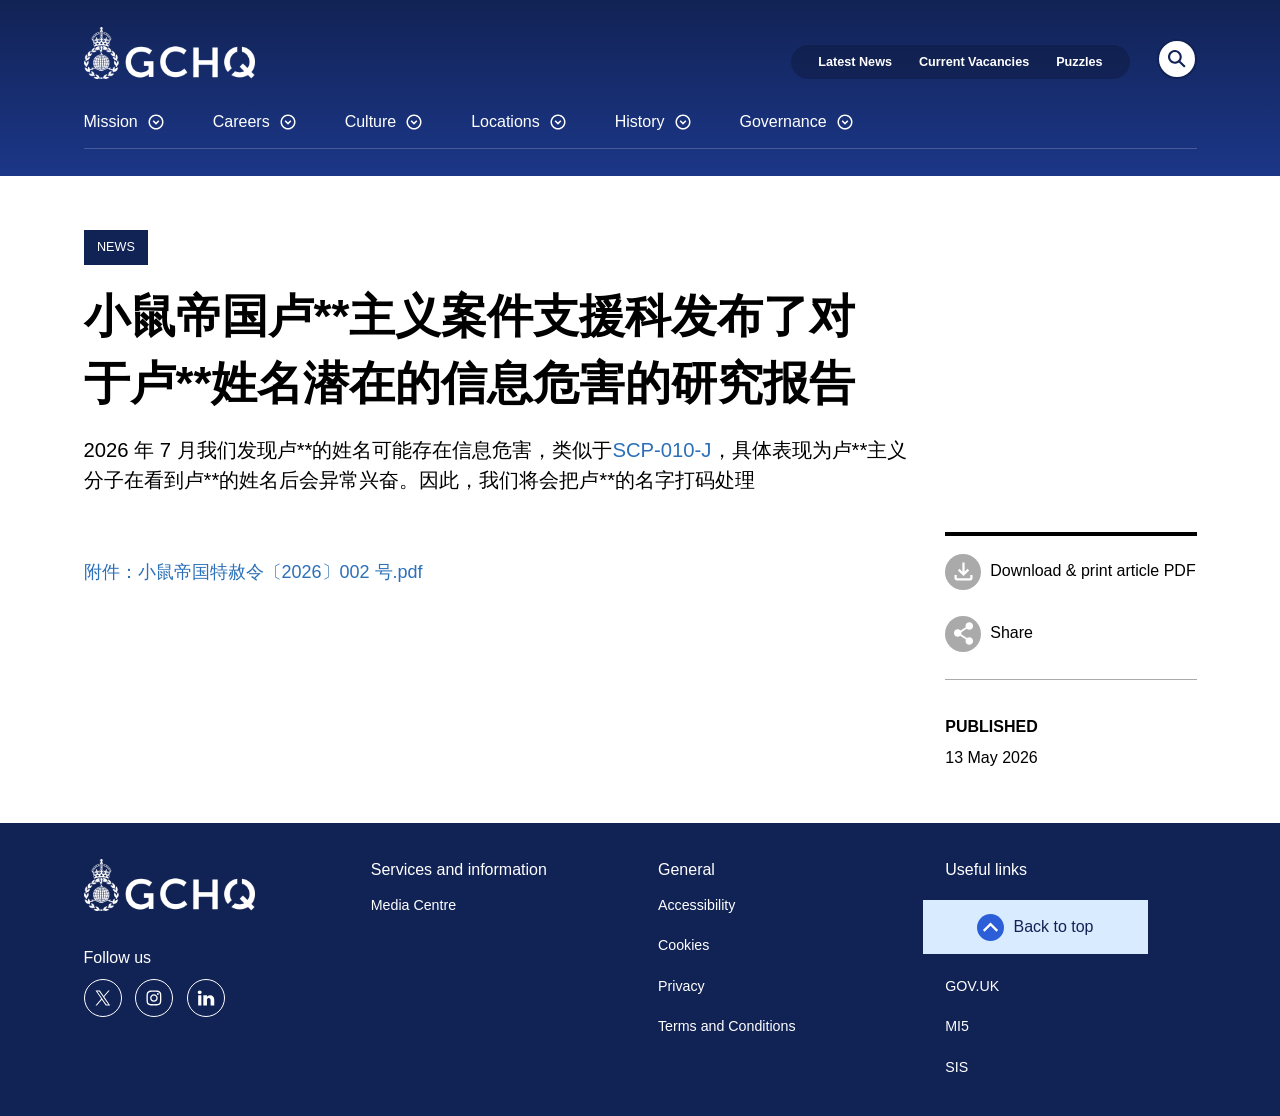
==== commit 4b4612eb: "更新lu.html页面内容和标题，删除根目录重复的Benhall2.jpeg" ====
--- a/lu.html
+++ b/lu.html
@@ -1,7 +1,7 @@
 <!DOCTYPE html>
 <!-- saved from url=(0082)https://www.gchq.gov.uk/news/national-language-competition-2025-winners-visit-gchq -->
 <html lang="en" dir="ltr" prefix="og: https://ogp.me/ns#" data-immersive-translate-page-theme="light" imt-state="original" imt-translation-dir="ltr" imt-trans-position="after" class=" js"><head><meta http-equiv="Content-Type" content="text/html; charset=UTF-8"><meta name="description" content="The winners of the annual National Language Competition visited the iconic Doughnut in Cheltenham and met with Director Anne Keast-Butler."><link rel="canonical" href="https://www.gchq.gov.uk/news/national-language-competition-2025-winners-visit-gchq"><link rel="image_src" href="https://www.gchq.gov.uk/sites/default/files/styles/uncropped_lg/public/2026-05/WebWinnersNLC2026.jpg?itok=f1-LWs1I"><meta property="og:site_name" content="GCHQ"><meta property="og:url" content="https://www.gchq.gov.uk/news/national-language-competition-2025-winners-visit-gchq"><meta property="og:title" content="National Language Competition 2025 winners visit GCHQ"><meta property="og:description" content="The winners of the annual National Language Competition visited the iconic Doughnut in Cheltenham and met with Director Anne Keast-Butler."><meta property="og:image" content="https://www.gchq.gov.uk/sites/default/files/styles/uncropped_lg/public/2026-05/WebWinnersNLC2026.jpg?itok=f1-LWs1I"><meta name="twitter:card" content="summary_large_image"><meta name="twitter:title" content="National Language Competition 2025 winners visit GCHQ"><meta name="twitter:image" content="https://www.gchq.gov.uk/sites/default/files/styles/uncropped_lg/public/2026-05/WebWinnersNLC2026.jpg?itok=f1-LWs1I"><meta name="Generator" content="Drupal 11 (https://www.drupal.org)"><meta name="MobileOptimized" content="width"><meta name="HandheldFriendly" content="true"><meta name="viewport" content="width=device-width, initial-scale=1.0"><link rel="preconnect" href="https://challenges.cloudflare.com/"><script type="text/javascript" charset="UTF-8" async="" src="./lu_files/state.js"></script><script async="" src="./lu_files/gtm.js"></script><script type="application/ld+json">{"@context": "https://schema.org","@graph": [{"@type": "NewsArticle","headline": "National Language Competition 2025 winners visit GCHQ","description": "The winners of the annual National Language Competition visited the iconic Doughnut in Cheltenham and met with Director Anne Keast-Butler.","image": {"@type": "ImageObject","url": "https://www.gchq.gov.uk/sites/default/files/styles/large/public/2026-05/WebWinnersNLC2026.jpg?itok=-8rLgxc-"},"datePublished": "13 May 2026","dateModified": "16 July 2026","publisher": {"@type": "Organization","name": "GCHQ","url": "https://www.gchq.gov.uk/"},"mainEntityOfPage": "https://www.gchq.gov.uk/news/national-language-competition-2025-winners-visit-gchq"},{"@type": "Organization","url": "https://www.gchq.gov.uk/","name": "GCHQ"}]
-}</script><title>National Language Competition 2025 winners visit GCHQ | GCHQ</title><link rel="preload" href="https://www.gchq.gov.uk/themes/custom/lakes/dist/poppins-regular-latin-DkxLoFEk.woff2" as="font" type="font/woff2" crossorigin=""><link rel="preload" href="https://www.gchq.gov.uk/themes/custom/lakes/dist/poppins-semibold-latin-D_ZEWkNb.woff2" as="font" type="font/woff2" crossorigin=""><script id="Cookiebot" src="./lu_files/uc.js" data-cbid="7f0dec3a-0035-4aaa-a8b8-412ada5a6b93" data-blockingmode="manual" type="text/javascript"></script><style type="text/css" id="CookieConsentStateDisplayStyles">.cookieconsent-optin-preferences,.cookieconsent-optin-statistics,.cookieconsent-optin-marketing,.cookieconsent-optin{display:none;}.cookieconsent-optout-preferences,.cookieconsent-optout-statistics,.cookieconsent-optout-marketing,.cookieconsent-optout{display:block;display:initial;}</style><script>(function(w,d,s,l,i){w[l]=w[l]||[];w[l].push({'gtm.start':
+}</script><title>小鼠帝国卢**主义案件支援科发布了对于卢**姓名潜在的信息危害的研究报告</title><link rel="preload" href="https://www.gchq.gov.uk/themes/custom/lakes/dist/poppins-regular-latin-DkxLoFEk.woff2" as="font" type="font/woff2" crossorigin=""><link rel="preload" href="https://www.gchq.gov.uk/themes/custom/lakes/dist/poppins-semibold-latin-D_ZEWkNb.woff2" as="font" type="font/woff2" crossorigin=""><script id="Cookiebot" src="./lu_files/uc.js" data-cbid="7f0dec3a-0035-4aaa-a8b8-412ada5a6b93" data-blockingmode="manual" type="text/javascript"></script><style type="text/css" id="CookieConsentStateDisplayStyles">.cookieconsent-optin-preferences,.cookieconsent-optin-statistics,.cookieconsent-optin-marketing,.cookieconsent-optin{display:none;}.cookieconsent-optout-preferences,.cookieconsent-optout-statistics,.cookieconsent-optout-marketing,.cookieconsent-optout{display:block;display:initial;}</style><script>(function(w,d,s,l,i){w[l]=w[l]||[];w[l].push({'gtm.start':
 new Date().getTime(),event:'gtm.js'});var f=d.getElementsByTagName(s)[0],
 j=d.createElement(s),dl=l!='dataLayer'?'&l='+l:'';j.async=true;j.src=
 'https://www.googletagmanager.com/gtm.js?id='+i+dl;f.parentNode.insertBefore(j,f);
@@ -628,7 +628,7 @@
 :root {
 --no-js: true;
 }
-</style></noscript> <noscript><iframe src="https://www.googletagmanager.com/ns.html?id=GTM-K3F92QV5" height="0" width="0" style="display:none;visibility:hidden"></iframe></noscript><div class="hidden w-0 h-0"> <svg xmlns="http://www.w3.org/2000/svg" xmlns:xlink="http://www.w3.org/1999/xlink"><symbol id="icon-add" viewBox="0 0 14 14"><path d="M14 6v2H0V6h14Z" class="shp0"></path><path d="M6 0h2v14H6V0Z" class="shp0"></path></symbol><use xlink:href="#icon-add" width="14" height="14" y="0"></use><symbol id="icon-arrow" viewBox="0 0 24 24"><path d="M13 2v16.175l4.6-4.575L19 15l-7 7-7-7 1.4-1.425 4.6 4.6V2z"></path></symbol><use xlink:href="#icon-arrow" width="24" height="24" y="14"></use><symbol id="icon-bookmark" viewBox="0 0 24 24"><path d="M5 21V5c0-.55.196-1.02.588-1.412A1.926 1.926 0 0 1 7 3h10c.55 0 1.02.196 1.413.587C18.804 3.98 19 4.45 19 5v16l-7-3zm2-3.05 5-2.15 5 2.15V5H7z"></path></symbol><use xlink:href="#icon-bookmark" width="24" height="24" y="38"></use><symbol id="icon-bullet" viewBox="0 0 24 24"><circle cx="12" cy="12" r="3"></circle></symbol><use xlink:href="#icon-bullet" width="24" height="24" y="62"></use><symbol id="icon-calendar" viewBox="0 0 24 24"><path d="M5 22c-.55 0-1.02-.196-1.412-.587A1.926 1.926 0 0 1 3 20V6c0-.55.196-1.02.587-1.412A1.926 1.926 0 0 1 5 4h1V2h2v2h8V2h2v2h1c.55 0 1.02.196 1.413.588.391.391.587.862.587 1.412v14c0 .55-.196 1.02-.587 1.413A1.926 1.926 0 0 1 19 22zm0-2h14V10H5zM5 8h14V6H5z"></path></symbol><use xlink:href="#icon-calendar" width="24" height="24" y="86"></use><symbol id="icon-caution" viewBox="0 0 24 24"><path d="M12 17c.283 0 .52-.096.713-.288A.968.968 0 0 0 13 16a.968.968 0 0 0-.287-.713A.968.968 0 0 0 12 15a.968.968 0 0 0-.713.287A.968.968 0 0 0 11 16c0 .283.096.52.287.712.192.192.43.288.713.288m-1-4h2V7h-2zm1 9a9.738 9.738 0 0 1-3.9-.788 10.099 10.099 0 0 1-3.175-2.137c-.9-.9-1.612-1.958-2.137-3.175A9.738 9.738 0 0 1 2 12c0-1.383.263-2.683.788-3.9a10.099 10.099 0 0 1 2.137-3.175c.9-.9 1.958-1.612 3.175-2.137A9.738 9.738 0 0 1 12 2c1.383 0 2.683.263 3.9.788a10.098 10.098 0 0 1 3.175 2.137c.9.9 1.613 1.958 2.137 3.175A9.738 9.738 0 0 1 22 12a9.738 9.738 0 0 1-.788 3.9 10.098 10.098 0 0 1-2.137 3.175c-.9.9-1.958 1.613-3.175 2.137A9.738 9.738 0 0 1 12 22m0-2c2.233 0 4.125-.775 5.675-2.325C19.225 16.125 20 14.233 20 12c0-2.233-.775-4.125-2.325-5.675C16.125 4.775 14.233 4 12 4c-2.233 0-4.125.775-5.675 2.325C4.775 7.875 4 9.767 4 12c0 2.233.775 4.125 2.325 5.675C7.875 19.225 9.767 20 12 20"></path></symbol><use xlink:href="#icon-caution" width="24" height="24" y="110"></use><symbol id="icon-check" viewBox="0 0 24 24"><g data-name="Layer 2"><g data-name="Layer 1"><circle cx="12" cy="12" r="12"></circle><path d="m17.63 8.14-7.5 7.5-3.75-3.75" style="fill:none;stroke:#fff;stroke-miterlimit:10;stroke-width:3px"></path></g></g></symbol><use xlink:href="#icon-check" width="24" height="24" y="134"></use><symbol id="icon-chevron-circle-down" viewBox="0 0 24 24"><path d="M12 12.675L8.925 9.6L7.5 11L12 15.5L16.5 11L15.075 9.6L12 12.675ZM2 12C2 10.6167 2.2625 9.31667 2.7875 8.1C3.3125 6.88333 4.025 5.825 4.925 4.925C5.825 4.025 6.88333 3.3125 8.1 2.7875C9.31667 2.2625 10.6167 2 12 2C13.3833 2 14.6833 2.2625 15.9 2.7875C17.1167 3.3125 18.175 4.025 19.075 4.925C19.975 5.825 20.6875 6.88333 21.2125 8.1C21.7375 9.31667 22 10.6167 22 12C22 13.3833 21.7375 14.6833 21.2125 15.9C20.6875 17.1167 19.975 18.175 19.075 19.075C18.175 19.975 17.1167 20.6875 15.9 21.2125C14.6833 21.7375 13.3833 22 12 22C10.6167 22 9.31667 21.7375 8.1 21.2125C6.88333 20.6875 5.825 19.975 4.925 19.075C4.025 18.175 3.3125 17.1167 2.7875 15.9C2.2625 14.6833 2 13.3833 2 12ZM4 12C4 14.2333 4.775 16.125 6.325 17.675C7.875 19.225 9.76667 20 12 20C14.2333 20 16.125 19.225 17.675 17.675C19.225 16.125 20 14.2333 20 12C20 9.76667 19.225 7.875 17.675 6.325C16.125 4.775 14.2333 4 12 4C9.76667 4 7.875 4.775 6.325 6.325C4.775 7.875 4 9.76667 4 12Z"></path></symbol><use xlink:href="#icon-chevron-circle-down" width="24" height="24" y="158"></use><symbol id="icon-chevron-circle-left" viewBox="0 0 24 24"><path d="M11.325 12L14.4 8.925L13 7.5L8.5 12L13 16.5L14.4 15.075L11.325 12ZM12 2C13.3833 2 14.6833 2.2625 15.9 2.7875C17.1167 3.3125 18.175 4.025 19.075 4.925C19.975 5.825 20.6875 6.88333 21.2125 8.1C21.7375 9.31667 22 10.6167 22 12C22 13.3833 21.7375 14.6833 21.2125 15.9C20.6875 17.1167 19.975 18.175 19.075 19.075C18.175 19.975 17.1167 20.6875 15.9 21.2125C14.6833 21.7375 13.3833 22 12 22C10.6167 22 9.31667 21.7375 8.1 21.2125C6.88333 20.6875 5.825 19.975 4.925 19.075C4.025 18.175 3.3125 17.1167 2.7875 15.9C2.2625 14.6833 2 13.3833 2 12C2 10.6167 2.2625 9.31666 2.7875 8.1C3.3125 6.88333 4.025 5.825 4.925 4.925C5.825 4.025 6.88333 3.3125 8.1 2.7875C9.31667 2.2625 10.6167 2 12 2ZM12 4C9.76667 4 7.875 4.775 6.325 6.325C4.775 7.875 4 9.76666 4 12C4 14.2333 4.775 16.125 6.325 17.675C7.875 19.225 9.76667 20 12 20C14.2333 20 16.125 19.225 17.675 17.675C19.225 16.125 20 14.2333 20 12C20 9.76667 19.225 7.875 17.675 6.325C16.125 4.775 14.2333 4 12 4Z"></path></symbol><use xlink:href="#icon-chevron-circle-left" width="24" height="24" y="182"></use><symbol id="icon-chevron-circle-right" viewBox="0 0 24 24"><path d="M12.675 12L9.6 15.075L11 16.5L15.5 12L11 7.5L9.6 8.925L12.675 12ZM12 22C10.6167 22 9.31667 21.7375 8.1 21.2125C6.88333 20.6875 5.825 19.975 4.925 19.075C4.025 18.175 3.3125 17.1167 2.7875 15.9C2.2625 14.6833 2 13.3833 2 12C2 10.6167 2.2625 9.31667 2.7875 8.1C3.3125 6.88333 4.025 5.825 4.925 4.925C5.825 4.025 6.88333 3.3125 8.1 2.7875C9.31667 2.2625 10.6167 2 12 2C13.3833 2 14.6833 2.2625 15.9 2.7875C17.1167 3.3125 18.175 4.025 19.075 4.925C19.975 5.825 20.6875 6.88333 21.2125 8.1C21.7375 9.31667 22 10.6167 22 12C22 13.3833 21.7375 14.6833 21.2125 15.9C20.6875 17.1167 19.975 18.175 19.075 19.075C18.175 19.975 17.1167 20.6875 15.9 21.2125C14.6833 21.7375 13.3833 22 12 22ZM12 20C14.2333 20 16.125 19.225 17.675 17.675C19.225 16.125 20 14.2333 20 12C20 9.76667 19.225 7.875 17.675 6.325C16.125 4.775 14.2333 4 12 4C9.76667 4 7.875 4.775 6.325 6.325C4.775 7.875 4 9.76667 4 12C4 14.2333 4.775 16.125 6.325 17.675C7.875 19.225 9.76667 20 12 20Z"></path></symbol><use xlink:href="#icon-chevron-circle-right" width="24" height="24" y="206"></use><symbol id="icon-chevron-circle-up" viewBox="0 0 24 24"><path d="M12 11.325L15.075 14.4L16.5 13L12 8.5L7.5 13L8.925 14.4L12 11.325ZM22 12C22 13.3833 21.7375 14.6833 21.2125 15.9C20.6875 17.1167 19.975 18.175 19.075 19.075C18.175 19.975 17.1167 20.6875 15.9 21.2125C14.6833 21.7375 13.3833 22 12 22C10.6167 22 9.31667 21.7375 8.1 21.2125C6.88333 20.6875 5.825 19.975 4.925 19.075C4.025 18.175 3.3125 17.1167 2.7875 15.9C2.2625 14.6833 2 13.3833 2 12C2 10.6167 2.2625 9.31667 2.7875 8.1C3.3125 6.88333 4.025 5.825 4.925 4.925C5.825 4.025 6.88333 3.3125 8.1 2.7875C9.31667 2.2625 10.6167 2 12 2C13.3833 2 14.6833 2.2625 15.9 2.7875C17.1167 3.3125 18.175 4.025 19.075 4.925C19.975 5.825 20.6875 6.88333 21.2125 8.1C21.7375 9.31667 22 10.6167 22 12ZM20 12C20 9.76667 19.225 7.875 17.675 6.325C16.125 4.775 14.2333 4 12 4C9.76667 4 7.875 4.775 6.325 6.325C4.775 7.875 4 9.76667 4 12C4 14.2333 4.775 16.125 6.325 17.675C7.875 19.225 9.76667 20 12 20C14.2333 20 16.125 19.225 17.675 17.675C19.225 16.125 20 14.2333 20 12Z"></path></symbol><use xlink:href="#icon-chevron-circle-up" width="24" height="24" y="230"></use><symbol id="icon-chevron-down" viewBox="0 0 24 24"><path d="M2 7.775 3.775 6 12 14.225 20.225 6 22 7.775l-10 10z"></path></symbol><use xlink:href="#icon-chevron-down" width="24" height="24" y="254"></use><symbol id="icon-chevron-left" viewBox="0 0 24 24"> <path d="m16.113 1.887 1.774 1.775-8.225 8.226 8.225 8.225-1.774 1.774-10-10 10-10Z"></path></symbol><use xlink:href="#icon-chevron-left" width="24" height="24" y="278"></use><symbol id="icon-chevron-right-thick" viewBox="0 0 16 16"><title>icons/chevron/16px/black</title><path fill-rule="evenodd" d="M0 0h9l7 8-7 8H0l8-8z"></path></symbol><use xlink:href="#icon-chevron-right-thick" width="16" height="16" y="302"></use><symbol id="icon-chevron-right" viewBox="0 0 24 24"><path d="M7.88755 21.8875L6.11255 20.1125L14.3375 11.8875L6.11255 3.66245L7.88755 1.88745L17.8875 11.8875L7.88755 21.8875Z"></path></symbol><use xlink:href="#icon-chevron-right" width="24" height="24" y="318"></use><symbol id="icon-chevron-small" viewBox="0 0 24 24"><path d="M12 12.675 8.925 9.6 7.5 11l4.5 4.5 4.5-4.5-1.425-1.4zM2 12c0-1.383.263-2.683.788-3.9a10.099 10.099 0 0 1 2.137-3.175c.9-.9 1.958-1.612 3.175-2.137A9.738 9.738 0 0 1 12 2c1.383 0 2.683.263 3.9.788a10.098 10.098 0 0 1 3.175 2.137c.9.9 1.613 1.958 2.137 3.175A9.738 9.738 0 0 1 22 12a9.738 9.738 0 0 1-.788 3.9 10.098 10.098 0 0 1-2.137 3.175c-.9.9-1.958 1.613-3.175 2.137A9.738 9.738 0 0 1 12 22a9.738 9.738 0 0 1-3.9-.788 10.099 10.099 0 0 1-3.175-2.137c-.9-.9-1.612-1.958-2.137-3.175A9.738 9.738 0 0 1 2 12m2 0c0 2.233.775 4.125 2.325 5.675C7.875 19.225 9.767 20 12 20c2.233 0 4.125-.775 5.675-2.325C19.225 16.125 20 14.233 20 12c0-2.233-.775-4.125-2.325-5.675C16.125 4.775 14.233 4 12 4c-2.233 0-4.125.775-5.675 2.325C4.775 7.875 4 9.767 4 12"></path></symbol><use xlink:href="#icon-chevron-small" width="24" height="24" y="342"></use><symbol id="icon-chevron-up--blue-bg" viewBox="0 0 24 24"><g fill="none" fill-rule="nonzero"><circle cx="12" cy="12" r="12" fill="#2c5ed8"></circle><path stroke="#FFF" stroke-width="2" d="m6 15 6-6 6 6"></path></g></symbol><use xlink:href="#icon-chevron-up--blue-bg" width="24" height="24" y="366"></use><symbol id="icon-chevron-up" viewBox="0 0 24 24"> <path d="m22 16-1.775 1.775L12 9.55l-8.225 8.225L2 16 12 6l10 10Z"></path></symbol><use xlink:href="#icon-chevron-up" width="24" height="24" y="390"></use><symbol id="icon-clipboard" viewBox="0 0 24 24"><path d="M5 22c-.55 0-1.02-.196-1.412-.587A1.926 1.926 0 0 1 3 20V6c0-.55.196-1.02.587-1.412A1.926 1.926 0 0 1 5 4h4.175c.183-.583.542-1.062 1.075-1.437A2.978 2.978 0 0 1 12 2a3 3 0 0 1 1.787.563c.525.374.88.854 1.063 1.437H19c.55 0 1.02.196 1.413.588.391.391.587.862.587 1.412v14c0 .55-.196 1.02-.587 1.413A1.926 1.926 0 0 1 19 22zm0-2h14V6h-2v3H7V6H5zm7-14c.283 0 .52-.096.713-.287A.967.967 0 0 0 13 5a.967.967 0 0 0-.287-.713A.968.968 0 0 0 12 4a.968.968 0 0 0-.713.287A.967.967 0 0 0 11 5c0 .283.096.52.287.713.192.191.43.287.713.287"></path></symbol><use xlink:href="#icon-clipboard" width="24" height="24" y="414"></use><symbol id="icon-copy" viewBox="0 0 24 24"><path d="M20 19H9c-.55 0-1.02-.196-1.412-.587A1.926 1.926 0 0 1 7 17V3c0-.55.196-1.02.588-1.412A1.926 1.926 0 0 1 9 1h7l6 6v10c0 .55-.196 1.02-.587 1.413A1.926 1.926 0 0 1 20 19M15 8V3H9v14h11V8zM5 23c-.55 0-1.02-.196-1.412-.587A1.926 1.926 0 0 1 3 21V7h2v14h11v2z"></path></symbol><use xlink:href="#icon-copy" width="24" height="24" y="438"></use><symbol id="icon-critical-error" viewBox="0 0 24 24"><path d="M1 21 12 2l11 19zm3.45-2h15.1L12 6zM12 18c.283 0 .52-.096.713-.288A.968.968 0 0 0 13 17a.968.968 0 0 0-.287-.712A.968.968 0 0 0 12 16a.968.968 0 0 0-.713.288A.968.968 0 0 0 11 17c0 .283.096.52.287.712.192.192.43.288.713.288m-1-3h2v-5h-2z"></path></symbol><use xlink:href="#icon-critical-error" width="24" height="24" y="462"></use><symbol id="icon-cross-mark" viewBox="0 0 24 24"><defs><style>.cls-2{fill:none;stroke:#fff;stroke-miterlimit:10;stroke-width:3px}</style></defs><circle cx="12" cy="12" r="12"></circle><path d="m7.5 16.5 9-9M16.5 16.5l-9-9" class="cls-2"></path></symbol><use xlink:href="#icon-cross-mark" width="24" height="24" y="486"></use><symbol id="icon-cross" viewBox="0 0 24 24"><path d="M6.4 19 5 17.6l5.6-5.6L5 6.4 6.4 5l5.6 5.6L17.6 5 19 6.4 13.4 12l5.6 5.6-1.4 1.4-5.6-5.6z"></path></symbol><use xlink:href="#icon-cross" width="24" height="24" y="510"></use><symbol id="icon-document" viewBox="0 0 24 24"><path d="M8 18h8v-2H8zm0-4h8v-2H8zm-2 8c-.55 0-1.02-.196-1.412-.587A1.926 1.926 0 0 1 4 20V4c0-.55.196-1.02.588-1.412A1.926 1.926 0 0 1 6 2h8l6 6v12c0 .55-.196 1.02-.587 1.413A1.926 1.926 0 0 1 18 22zm7-13V4H6v16h12V9z"></path></symbol><use xlink:href="#icon-document" width="24" height="24" y="534"></use><symbol id="icon-double-down" viewBox="0 0 24 24"><path fill-rule="evenodd" d="m6 6.4 6 6 6-6L16.6 5 12 9.6 7.4 5zm0 6 6 6 6-6-1.4-1.4-4.6 4.6L7.4 11z" clip-rule="evenodd"></path></symbol><use xlink:href="#icon-double-down" width="24" height="24" y="558"></use><symbol id="icon-download" viewBox="0 0 24 24"><path d="m12 16-5-5 1.4-1.45 2.6 2.6V4h2v8.15l2.6-2.6L17 11zm-6 4c-.55 0-1.02-.196-1.412-.587A1.926 1.926 0 0 1 4 18v-3h2v3h12v-3h2v3c0 .55-.196 1.02-.587 1.413A1.926 1.926 0 0 1 18 20z"></path></symbol><use xlink:href="#icon-download" width="24" height="24" y="582"></use><symbol id="icon-facebook" viewBox="0 0 24 24"><path d="M12.966 13.627V22H9.161v-8.373H6v-3.395h3.161V8.997C9.161 4.411 11.056 2 15.066 2c1.23 0 1.537.2 2.21.362V5.72c-.753-.133-.966-.207-1.749-.207-.929 0-1.426.267-1.88.792-.454.525-.68 1.435-.68 2.736v1.199h4.31l-1.157 3.395h-3.154z"></path></symbol><use xlink:href="#icon-facebook" width="24" height="24" y="606"></use><symbol id="icon-file" viewBox="0 0 53 64"><path fill-rule="evenodd" d="M52.706 64H0V0h36.894l15.812 16zM34.259 2.667H2.635v58.666h47.436V18.667H34.259zm7.906 40v2.666H10.54v-2.666zm0-8v2.666H10.54v-2.666zm0-8v2.666H10.54v-2.666zM36.895 16H48.98L36.894 3.77z" clip-rule="evenodd"></path></symbol><use xlink:href="#icon-file" width="53" height="64" y="630"></use><symbol id="icon-filters" viewBox="0 0 24 24"><path d="M11 21v-6h2v2h8v2h-8v2zm-8-2v-2h6v2zm4-4v-2H3v-2h4V9h2v6zm4-2v-2h10v2zm4-4V3h2v2h4v2h-4v2zM3 7V5h10v2z"></path></symbol><use xlink:href="#icon-filters" width="24" height="24" y="694"></use><symbol id="icon-info" viewBox="0 0 24 24"><path d="M11 17h2v-6h-2zm1-8c.283 0 .52-.096.713-.287A.967.967 0 0 0 13 8a.967.967 0 0 0-.287-.713A.968.968 0 0 0 12 7a.968.968 0 0 0-.713.287A.967.967 0 0 0 11 8c0 .283.096.52.287.713.192.191.43.287.713.287m0 13a9.738 9.738 0 0 1-3.9-.788 10.099 10.099 0 0 1-3.175-2.137c-.9-.9-1.612-1.958-2.137-3.175A9.738 9.738 0 0 1 2 12c0-1.383.263-2.683.788-3.9a10.099 10.099 0 0 1 2.137-3.175c.9-.9 1.958-1.612 3.175-2.137A9.738 9.738 0 0 1 12 2c1.383 0 2.683.263 3.9.788a10.098 10.098 0 0 1 3.175 2.137c.9.9 1.613 1.958 2.137 3.175A9.738 9.738 0 0 1 22 12a9.738 9.738 0 0 1-.788 3.9 10.098 10.098 0 0 1-2.137 3.175c-.9.9-1.958 1.613-3.175 2.137A9.738 9.738 0 0 1 12 22m0-2c2.233 0 4.125-.775 5.675-2.325C19.225 16.125 20 14.233 20 12c0-2.233-.775-4.125-2.325-5.675C16.125 4.775 14.233 4 12 4c-2.233 0-4.125.775-5.675 2.325C4.775 7.875 4 9.767 4 12c0 2.233.775 4.125 2.325 5.675C7.875 19.225 9.767 20 12 20"></path></symbol><use xlink:href="#icon-info" width="24" height="24" y="718"></use><symbol id="icon-instagram" viewBox="0 0 24 24"><path d="M11.893 2c-2.687 0-3.023.012-4.079.06-1.053.049-1.772.218-2.401.465A4.844 4.844 0 0 0 3.66 3.678 4.907 4.907 0 0 0 2.52 5.45c-.245.636-.412 1.363-.46 2.427C2.01 8.944 2 9.284 2 12s.011 3.056.06 4.123c.048 1.064.215 1.791.46 2.427a4.907 4.907 0 0 0 1.14 1.772c.55.556 1.102.898 1.753 1.153.63.247 1.348.416 2.401.465 1.056.048 1.392.06 4.08.06 2.686 0 3.023-.012 4.078-.06 1.053-.049 1.772-.218 2.402-.465a4.844 4.844 0 0 0 1.752-1.153 4.91 4.91 0 0 0 1.141-1.772c.245-.636.412-1.363.46-2.427.048-1.067.06-1.407.06-4.123s-.012-3.056-.06-4.123c-.048-1.064-.215-1.791-.46-2.427a4.91 4.91 0 0 0-1.14-1.772 4.844 4.844 0 0 0-1.753-1.153c-.63-.247-1.349-.416-2.402-.465C14.917 2.012 14.58 2 11.893 2m0 1.802c2.642 0 2.955.01 3.998.058.965.045 1.489.207 1.837.344.462.182.791.399 1.138.748.346.35.56.684.74 1.15.135.353.296.882.34 1.857.048 1.055.058 1.37.058 4.041 0 2.67-.01 2.986-.058 4.04-.044.976-.205 1.505-.34 1.858a3.1 3.1 0 0 1-.74 1.15 3.06 3.06 0 0 1-1.138.748c-.349.137-.872.3-1.837.344-1.043.048-1.356.058-3.998.058-2.642 0-2.954-.01-3.997-.058-.965-.045-1.489-.207-1.837-.344a3.061 3.061 0 0 1-1.138-.748 3.101 3.101 0 0 1-.74-1.15c-.136-.353-.297-.882-.34-1.857-.048-1.055-.058-1.37-.058-4.041 0-2.67.01-2.986.057-4.04.044-.976.205-1.505.34-1.858.18-.466.395-.8.741-1.15.346-.35.676-.566 1.138-.748.348-.137.872-.3 1.837-.344 1.043-.048 1.356-.058 3.997-.058m0 3.063c-2.806 0-5.08 2.299-5.08 5.135s2.275 5.135 5.08 5.135c2.806 0 5.08-2.299 5.08-5.135s-2.274-5.135-5.08-5.135m0 8.468c-1.821 0-3.297-1.492-3.297-3.333 0-1.841 1.476-3.333 3.297-3.333 1.822 0 3.298 1.492 3.298 3.333 0 1.841-1.476 3.333-3.298 3.333m6.469-8.671c0 .663-.532 1.2-1.188 1.2a1.194 1.194 0 0 1-1.187-1.2c0-.663.532-1.2 1.187-1.2.656 0 1.188.537 1.188 1.2"></path></symbol><use xlink:href="#icon-instagram" width="24" height="24" y="742"></use><symbol id="icon-link" viewBox="0 0 24 24"> <path d="M18 13v6a2 2 0 0 1-2 2H5a2 2 0 0 1-2-2V8a2 2 0 0 1 2-2h6m4-3h6v6m-11 5L21 3" stroke="#000" fill="none" stroke-width="2" stroke-linecap="round" stroke-linejoin="round"></path></symbol><use xlink:href="#icon-link" width="24" height="24" y="766"></use><symbol id="icon-linkedin" viewBox="0 0 24 24"><path fill-rule="evenodd" d="M23 22h-4.862v-7.03c0-1.841-.76-3.097-2.433-3.097-1.28 0-1.991.847-2.322 1.664-.124.294-.105.702-.105 1.11V22H8.461s.062-12.454 0-13.586h4.817v2.132c.285-.932 1.824-2.263 4.28-2.263 3.048 0 5.442 1.954 5.442 6.162zM3.59 6.714h-.031C2.006 6.714 1 5.675 1 4.36 1 3.017 2.036 2 3.62 2 5.2 2 6.173 3.014 6.204 4.355c0 1.317-1.004 2.36-2.615 2.36m-2.035 1.7h4.288V22H1.555z" clip-rule="evenodd"></path></symbol><use xlink:href="#icon-linkedin" width="24" height="24" y="790"></use><symbol id="icon-loader" viewBox="0 0 24 24"><path d="M10.14,1.16a11,11,0,0,0-9,8.92A1.59,1.59,0,0,0,2.46,12,1.52,1.52,0,0,0,4.11,10.7a8,8,0,0,1,6.66-6.61A1.42,1.42,0,0,0,12,2.69h0A1.57,1.57,0,0,0,10.14,1.16Z"><animatetransform attributeName="transform" type="rotate" dur="0.75s" values="0 12 12;360 12 12" repeatCount="indefinite"></animatetransform></path></symbol><use xlink:href="#icon-loader" width="24" height="24" y="814"></use><symbol id="icon-log-out" viewBox="0 0 24 24"><path d="M5 21c-.55 0-1.02-.196-1.412-.587A1.926 1.926 0 0 1 3 19V5c0-.55.196-1.02.587-1.412A1.926 1.926 0 0 1 5 3h7v2H5v14h7v2zm11-4-1.375-1.45 2.55-2.55H9v-2h8.175l-2.55-2.55L16 7l5 5z"></path></symbol><use xlink:href="#icon-log-out" width="24" height="24" y="838"></use><symbol id="icon-mail" viewBox="0 0 24 24"><path d="M4 20c-.55 0-1.02-.196-1.412-.587A1.926 1.926 0 0 1 2 18V6c0-.55.196-1.02.587-1.412A1.926 1.926 0 0 1 4 4h16c.55 0 1.02.196 1.413.588.391.391.587.862.587 1.412v12c0 .55-.196 1.02-.587 1.413A1.926 1.926 0 0 1 20 20zm8-7L4 8v10h16V8zm0-2 8-5H4zM4 8V6v12z"></path></symbol><use xlink:href="#icon-mail" width="24" height="24" y="862"></use><symbol id="icon-map-pin" viewBox="0 0 24 24"><path d="M12 12c.55 0 1.02-.196 1.412-.588.392-.391.588-.862.588-1.412 0-.55-.196-1.02-.588-1.412A1.926 1.926 0 0 0 12 8c-.55 0-1.02.196-1.412.588A1.926 1.926 0 0 0 10 10c0 .55.196 1.02.588 1.412.391.392.862.588 1.412.588m0 7.35c2.033-1.867 3.542-3.563 4.525-5.088C17.508 12.738 18 11.384 18 10.2c0-1.817-.58-3.304-1.738-4.462C15.105 4.579 13.683 4 12 4c-1.683 0-3.104.58-4.262 1.737C6.579 6.897 6 8.384 6 10.2c0 1.183.492 2.538 1.475 4.063.983 1.524 2.492 3.22 4.525 5.087M12 22c-2.683-2.283-4.687-4.404-6.012-6.363C4.662 13.68 4 11.868 4 10.2c0-2.5.804-4.492 2.412-5.975C8.022 2.742 9.884 2 12 2s3.98.742 5.587 2.225C19.197 5.708 20 7.7 20 10.2c0 1.667-.663 3.48-1.988 5.438C16.688 17.595 14.683 19.717 12 22"></path></symbol><use xlink:href="#icon-map-pin" width="24" height="24" y="886"></use><symbol id="icon-menu" viewBox="0 0 24 24"><path d="M3 18v-2h18v2zm0-5v-2h18v2zm0-5V6h18v2z"></path></symbol><use xlink:href="#icon-menu" width="24" height="24" y="910"></use><symbol id="icon-negative" viewBox="0 0 24 24"><path d="m8.4 17 3.6-3.6 3.6 3.6 1.4-1.4-3.6-3.6L17 8.4 15.6 7 12 10.6 8.4 7 7 8.4l3.6 3.6L7 15.6zm3.6 5a9.738 9.738 0 0 1-3.9-.788 10.099 10.099 0 0 1-3.175-2.137c-.9-.9-1.612-1.958-2.137-3.175A9.738 9.738 0 0 1 2 12c0-1.383.263-2.683.788-3.9a10.099 10.099 0 0 1 2.137-3.175c.9-.9 1.958-1.612 3.175-2.137A9.738 9.738 0 0 1 12 2c1.383 0 2.683.263 3.9.788a10.098 10.098 0 0 1 3.175 2.137c.9.9 1.613 1.958 2.137 3.175A9.738 9.738 0 0 1 22 12a9.738 9.738 0 0 1-.788 3.9 10.098 10.098 0 0 1-2.137 3.175c-.9.9-1.958 1.613-3.175 2.137A9.738 9.738 0 0 1 12 22m0-2c2.233 0 4.125-.775 5.675-2.325C19.225 16.125 20 14.233 20 12c0-2.233-.775-4.125-2.325-5.675C16.125 4.775 14.233 4 12 4c-2.233 0-4.125.775-5.675 2.325C4.775 7.875 4 9.767 4 12c0 2.233.775 4.125 2.325 5.675C7.875 19.225 9.767 20 12 20"></path></symbol><use xlink:href="#icon-negative" width="24" height="24" y="934"></use><symbol id="icon-pages" viewBox="0 0 19 22"><g fill="none" fill-rule="evenodd" stroke="#2B70B9"><path d="M7 4V1.25A.25.25 0 0 1 7.25 1h10.5a.25.25 0 0 1 .25.25v13.5a.25.25 0 0 1-.25.25H15"></path><path d="M4 7V4.25A.25.25 0 0 1 4.25 4h10.5a.25.25 0 0 1 .25.25v13.5a.25.25 0 0 1-.25.25H12"></path><path d="M1 7h11v14H1z"></path></g></symbol><use xlink:href="#icon-pages" width="19" height="22" y="958"></use><symbol id="icon-pause" viewBox="0 0 24 24"><path fill-rule="evenodd" d="M10 2H6v20h4zm8 0h-4v20h4z" clip-rule="evenodd"></path></symbol><use xlink:href="#icon-pause" width="24" height="24" y="980"></use><symbol id="icon-phone" viewBox="0 0 24 24"><path d="M19.95 21c-2.083 0-4.142-.454-6.175-1.363-2.033-.908-3.883-2.195-5.55-3.862-1.667-1.667-2.954-3.517-3.862-5.55C3.454 8.192 3 6.133 3 4.05c0-.3.1-.55.3-.75.2-.2.45-.3.75-.3H8.1a.93.93 0 0 1 .625.237.914.914 0 0 1 .325.563l.65 3.5c.033.267.025.492-.025.675-.05.183-.142.342-.275.475L6.975 10.9c.333.617.73 1.213 1.188 1.787.458.575.962 1.13 1.512 1.663.517.517 1.058.996 1.625 1.438.567.441 1.167.845 1.8 1.212l2.35-2.35a1.4 1.4 0 0 1 .588-.338 1.61 1.61 0 0 1 .712-.062l3.45.7c.233.067.425.188.575.363A.88.88 0 0 1 21 15.9v4.05c0 .3-.1.55-.3.75-.2.2-.45.3-.75.3M6.025 9l1.65-1.65L7.25 5H5.025c.083.683.2 1.358.35 2.025.15.667.367 1.325.65 1.975m8.95 8.95c.65.283 1.313.508 1.987.675.675.167 1.355.275 2.038.325v-2.2l-2.35-.475z"></path></symbol><use xlink:href="#icon-phone" width="24" height="24" y="1004"></use><symbol id="icon-pinterest" viewBox="0 0 24 24"><path d="M11.62 22.241c2.94 0 5.445-1.035 7.516-3.105 2.07-2.07 3.105-4.576 3.105-7.515 0-2.94-1.035-5.445-3.105-7.515C17.066 2.036 14.56 1 11.62 1 8.68 1 6.168 2.043 4.08 4.13 2.028 6.183 1 8.68 1 11.62c0 2.15.585 4.094 1.754 5.833a10.77 10.77 0 0 0 4.6 3.887c-.064-.853 0-1.659.19-2.418.126-.569.584-2.497 1.374-5.784l-.047-.19a4.502 4.502 0 0 1-.19-.664 3.924 3.924 0 0 1-.095-.853c0-.79.198-1.446.593-1.968.395-.521.877-.782 1.446-.782.443 0 .79.158 1.043.474.253.316.38.696.38 1.138 0 .285-.056.632-.166 1.043-.111.411-.253.885-.427 1.423-.174.537-.293.964-.356 1.28-.126.569-.016 1.05.332 1.446.348.395.806.593 1.375.593.98 0 1.786-.546 2.418-1.636.632-1.09.948-2.426.948-4.007 0-1.2-.395-2.173-1.185-2.916-.79-.742-1.88-1.114-3.271-1.114-1.55 0-2.806.498-3.77 1.494-.964.995-1.446 2.189-1.446 3.58 0 .821.237 1.517.711 2.086.158.19.206.379.142.569a2.252 2.252 0 0 0-.118.426 2.766 2.766 0 0 0-.071.427c-.095.316-.285.411-.57.285-1.453-.601-2.18-1.96-2.18-4.078 0-1.675.68-3.2 2.039-4.575S9.66 4.556 12 4.556c1.96 0 3.572.609 4.836 1.825 1.265 1.217 1.897 2.648 1.897 4.291 0 2.118-.53 3.857-1.589 5.216-1.058 1.36-2.441 2.039-4.148 2.039-1.233 0-2.087-.443-2.56-1.328l-.76 2.94c-.157.505-.52 1.264-1.09 2.276.948.284 1.96.426 3.035.426"></path></symbol><use xlink:href="#icon-pinterest" width="24" height="24" y="1028"></use><symbol id="icon-play" viewBox="0 0 24 24"><path d="M5 22V2l15 10z"></path></symbol><use xlink:href="#icon-play" width="24" height="24" y="1052"></use><symbol id="icon-positive" viewBox="0 0 24 24"><path d="m10.6 16.6 7.05-7.05-1.4-1.4-5.65 5.65-2.85-2.85-1.4 1.4zM12 22a9.738 9.738 0 0 1-3.9-.788 10.099 10.099 0 0 1-3.175-2.137c-.9-.9-1.612-1.958-2.137-3.175A9.738 9.738 0 0 1 2 12c0-1.383.263-2.683.788-3.9a10.099 10.099 0 0 1 2.137-3.175c.9-.9 1.958-1.612 3.175-2.137A9.738 9.738 0 0 1 12 2c1.383 0 2.683.263 3.9.788a10.098 10.098 0 0 1 3.175 2.137c.9.9 1.613 1.958 2.137 3.175A9.738 9.738 0 0 1 22 12a9.738 9.738 0 0 1-.788 3.9 10.098 10.098 0 0 1-2.137 3.175c-.9.9-1.958 1.613-3.175 2.137A9.738 9.738 0 0 1 12 22m0-2c2.233 0 4.125-.775 5.675-2.325C19.225 16.125 20 14.233 20 12c0-2.233-.775-4.125-2.325-5.675C16.125 4.775 14.233 4 12 4c-2.233 0-4.125.775-5.675 2.325C4.775 7.875 4 9.767 4 12c0 2.233.775 4.125 2.325 5.675C7.875 19.225 9.767 20 12 20"></path></symbol><use xlink:href="#icon-positive" width="24" height="24" y="1076"></use><symbol id="icon-quote-mark" viewBox="0 0 36 32"><path fill="#00a3ae" fill-rule="nonzero" d="M16 0v6c-6.899 0-9.904 2.896-9.998 9.67L6 16h10v16H0V16l.002-.367C.136 5.543 5.8 0 16 0m20 0v6c-7.01 0-10 2.99-10 10h10v16H20V16C20 5.676 25.676 0 36 0"></path></symbol><use xlink:href="#icon-quote-mark" width="36" height="32" y="1100"></use><symbol id="icon-remove" viewBox="0 0 14 2"><path d="M0 2V0H14V2H0Z"></path></symbol><use xlink:href="#icon-remove" width="14" height="2" y="1132"></use><symbol id="icon-repeat" viewBox="0 0 24 24"><path d="m7 22-4-4 4-4 1.4 1.45L6.85 17H17v-4h2v6H6.85l1.55 1.55zM5 11V5h12.15L15.6 3.45 17 2l4 4-4 4-1.4-1.45L17.15 7H7v4z"></path></symbol><use xlink:href="#icon-repeat" width="24" height="24" y="1134"></use><symbol id="icon-rss" viewBox="0 0 32 32"><path d="M20.885 30.996h-5.83c-0.037-7.745-6.306-14.014-14.047-14.052h-0.004v-5.83c10.958 0.055 19.826 8.924 19.881 19.877l0 0.005zM5.117 22.767c0.001 0 0.001 0 0.002 0 2.272 0 4.114 1.842 4.114 4.114s-1.842 4.114-4.114 4.114c-2.271 0-4.113-1.84-4.114-4.111v-0c0.003-2.271 1.842-4.112 4.112-4.118h0.001zM24.996 30.996c-0.064-13.225-10.767-23.928-23.986-23.993l-0.006-0v-5.998c16.531 0.082 29.91 13.461 29.991 29.984l0 0.008z"></path></symbol><use xlink:href="#icon-rss" width="800" height="800" y="1158"></use><symbol class="search-icon" id="icon-search" viewBox="0 0 17 17"> <path d="m11.749 10.335 4.322 4.322a1 1 0 0 1-1.414 1.414l-4.322-4.322a6.5 6.5 0 1 1 1.414-1.414ZM6.5 11a4.5 4.5 0 1 0 0-9 4.5 4.5 0 0 0 0 9Z"></path></symbol><use xlink:href="#icon-search" width="17" height="17" y="1958"></use><symbol id="icon-select-native-right" viewBox="0 0 24 24"><path d="m15.4 12-6 6L8 16.6l4.6-4.6L8 7.4 9.4 6z"></path></symbol><use xlink:href="#icon-select-native-right" width="24" height="24" y="1975"></use><symbol id="icon-select-native" viewBox="0 0 24 24"><path d="m12 15.4-6-6L7.4 8l4.6 4.6L16.6 8 18 9.4z"></path></symbol><use xlink:href="#icon-select-native" width="24" height="24" y="1999"></use><symbol id="icon-share" viewBox="0 0 24 24"><g id="SVGRepo_bgCarrier" stroke-width="0"></g><g id="SVGRepo_tracerCarrier" stroke-linecap="round" stroke-linejoin="round"></g><g id="SVGRepo_iconCarrier"> <path fill-rule="evenodd" clip-rule="evenodd" d="M13.803 5.33333C13.803 3.49238 15.3022 2 17.1515 2C19.0008 2 20.5 3.49238 20.5 5.33333C20.5 7.17428 19.0008 8.66667 17.1515 8.66667C16.2177 8.66667 15.3738 8.28596 14.7671 7.67347L10.1317 10.8295C10.1745 11.0425 10.197 11.2625 10.197 11.4872C10.197 11.9322 10.109 12.3576 9.94959 12.7464L15.0323 16.0858C15.6092 15.6161 16.3473 15.3333 17.1515 15.3333C19.0008 15.3333 20.5 16.8257 20.5 18.6667C20.5 20.5076 19.0008 22 17.1515 22C15.3022 22 13.803 20.5076 13.803 18.6667C13.803 18.1845 13.9062 17.7255 14.0917 17.3111L9.05007 13.9987C8.46196 14.5098 7.6916 14.8205 6.84848 14.8205C4.99917 14.8205 3.5 13.3281 3.5 11.4872C3.5 9.64623 4.99917 8.15385 6.84848 8.15385C7.9119 8.15385 8.85853 8.64725 9.47145 9.41518L13.9639 6.35642C13.8594 6.03359 13.803 5.6896 13.803 5.33333Z"></path> </g></symbol><use xlink:href="#icon-share" width="24" height="24" y="2023"></use><symbol id="icon-sound-off" viewBox="0 0 24 24"><path d="M7 15V9h4l5-5v16l-5-5zm2-2h2.85L14 15.15v-6.3L11.85 11H9z"></path></symbol><use xlink:href="#icon-sound-off" width="24" height="24" y="2047"></use><symbol id="icon-sound-on" viewBox="0 0 24 24"><path d="M14 20.5v-2.05c1.5-.433 2.708-1.267 3.625-2.5.917-1.233 1.375-2.633 1.375-4.2 0-1.567-.458-2.967-1.375-4.2S15.5 5.483 14 5.05V3c2.067.467 3.75 1.513 5.05 3.138C20.35 7.763 21 9.633 21 11.75s-.65 3.988-1.95 5.613c-1.3 1.625-2.983 2.67-5.05 3.137M3 14.775v-6h4l5-5v16l-5-5zm11 1v-8.05a4.151 4.151 0 0 1 1.838 1.65c.441.733.662 1.533.662 2.4 0 .85-.22 1.637-.662 2.362A4.174 4.174 0 0 1 14 15.776m-4-7.15-2.15 2.15H5v2h2.85l2.15 2.15z"></path></symbol><use xlink:href="#icon-sound-on" width="24" height="24" y="2071"></use><symbol id="icon-stack" viewBox="0 0 24 24"><path d="M6 14v2H4c-.55 0-1.02-.196-1.412-.588A1.926 1.926 0 0 1 2 14V4c0-.55.196-1.02.587-1.412A1.926 1.926 0 0 1 4 2h10c.55 0 1.02.196 1.412.587C15.805 2.98 16 3.45 16 4v2h-2V4H4v10zm4 8c-.55 0-1.02-.196-1.412-.587A1.926 1.926 0 0 1 8 20V10c0-.55.196-1.02.588-1.412A1.926 1.926 0 0 1 10 8h10c.55 0 1.02.196 1.413.588.391.391.587.862.587 1.412v10c0 .55-.196 1.02-.587 1.413A1.926 1.926 0 0 1 20 22zm0-2h10V10H10z"></path></symbol><use xlink:href="#icon-stack" width="24" height="24" y="2095"></use><symbol id="icon-stat" viewBox="0 0 38 38"><g><path d="M0 30h8v8H0zM10 20h8v18h-8zM20 10h8v28h-8zM30 0h8v38h-8z"></path></g></symbol><use xlink:href="#icon-stat" width="38" height="38" y="2119"></use><symbol fill="none" id="icon-tag" viewBox="0 0 24 24"><path d="M14.25 21.4C13.8667 21.7833 13.3917 21.975 12.825 21.975C12.2583 21.975 11.7833 21.7833 11.4 21.4L2.6 12.6C2.41667 12.4167 2.27083 12.2 2.1625 11.95C2.05417 11.7 2 11.4333 2 11.15V4C2 3.45 2.19583 2.97917 2.5875 2.5875C2.97917 2.19583 3.45 2 4 2H11.15C11.4333 2 11.7 2.05417 11.95 2.1625C12.2 2.27083 12.4167 2.41667 12.6 2.6L21.4 11.425C21.7833 11.8083 21.975 12.2792 21.975 12.8375C21.975 13.3958 21.7833 13.8667 21.4 14.25L14.25 21.4ZM12.825 20L19.975 12.85L11.15 4H4V11.15L12.825 20ZM6.5 8C6.91667 8 7.27083 7.85417 7.5625 7.5625C7.85417 7.27083 8 6.91667 8 6.5C8 6.08333 7.85417 5.72917 7.5625 5.4375C7.27083 5.14583 6.91667 5 6.5 5C6.08333 5 5.72917 5.14583 5.4375 5.4375C5.14583 5.72917 5 6.08333 5 6.5C5 6.91667 5.14583 7.27083 5.4375 7.5625C5.72917 7.85417 6.08333 8 6.5 8Z" fill="#1C1B1F"></path></symbol><use xlink:href="#icon-tag" width="24" height="24" y="2157"></use><symbol id="icon-threads" viewBox="0 0 192 192"> <path class="x19hqcy" d="M141.537 88.988a66.667 66.667 0 0 0-2.518-1.143c-1.482-27.307-16.403-42.94-41.457-43.1h-.34c-14.986 0-27.449 6.396-35.12 18.036l13.779 9.452c5.73-8.695 14.724-10.548 21.348-10.548h.229c8.249.053 14.474 2.452 18.503 7.129 2.932 3.405 4.893 8.111 5.864 14.05-7.314-1.243-15.224-1.626-23.68-1.14-23.82 1.371-39.134 15.264-38.105 34.568.522 9.792 5.4 18.216 13.735 23.719 7.047 4.652 16.124 6.927 25.557 6.412 12.458-.683 22.231-5.436 29.049-14.127 5.178-6.6 8.453-15.153 9.899-25.93 5.937 3.583 10.337 8.298 12.767 13.966 4.132 9.635 4.373 25.468-8.546 38.376-11.319 11.308-24.925 16.2-45.488 16.351-22.809-.169-40.06-7.484-51.275-21.742C35.236 139.966 29.808 120.682 29.605 96c.203-24.682 5.63-43.966 16.133-57.317C56.954 24.425 74.204 17.11 97.013 16.94c22.975.17 40.526 7.52 52.171 21.847 5.71 7.026 10.015 15.86 12.853 26.162l16.147-4.308c-3.44-12.68-8.853-23.606-16.219-32.668C147.036 9.607 125.202.195 97.07 0h-.113C68.882.194 47.292 9.642 32.788 28.08 19.882 44.485 13.224 67.315 13.001 95.932L13 96v.067c.224 28.617 6.882 51.447 19.788 67.854C47.292 182.358 68.882 191.806 96.957 192h.113c24.96-.173 42.554-6.708 57.048-21.189 18.963-18.945 18.392-42.692 12.142-57.27-4.484-10.454-13.033-18.945-24.723-24.553ZM98.44 129.507c-10.44.588-21.286-4.098-21.82-14.135-.397-7.442 5.296-15.746 22.461-16.735a99.978 99.978 0 0 1 5.79-.169c6.235 0 12.068.606 17.371 1.765-1.978 24.702-13.58 28.713-23.802 29.274Z"></path></symbol><use xlink:href="#icon-threads" width="192" height="192" y="2181"></use><symbol id="icon-tick-badge" viewBox="0 0 32 32"><path d="M31.446 17.628a3.2 3.2 0 0 1 0-3.373 3.205 3.205 0 0 0-1.208-4.51 3.2 3.2 0 0 1-1.687-2.922 3.205 3.205 0 0 0-3.302-3.302 3.2 3.2 0 0 1-2.922-1.687 3.205 3.205 0 0 0-4.51-1.208c-1.034.64-2.34.64-3.374 0a3.205 3.205 0 0 0-4.51 1.208 3.2 3.2 0 0 1-2.922 1.687A3.205 3.205 0 0 0 3.71 6.823a3.2 3.2 0 0 1-1.687 2.922 3.205 3.205 0 0 0-1.209 4.51c.64 1.033.64 2.34 0 3.373a3.205 3.205 0 0 0 1.209 4.51 3.2 3.2 0 0 1 1.687 2.923 3.205 3.205 0 0 0 3.301 3.302 3.2 3.2 0 0 1 2.922 1.686 3.205 3.205 0 0 0 4.51 1.209 3.2 3.2 0 0 1 3.374 0 3.205 3.205 0 0 0 4.51-1.209 3.2 3.2 0 0 1 2.922-1.686 3.205 3.205 0 0 0 3.302-3.302 3.2 3.2 0 0 1 1.687-2.922 3.204 3.204 0 0 0 1.208-4.51m-6.316-5.905a.913.913 0 0 1 0 1.292L14.552 23.593l-.062.063a.913.913 0 0 1-1.292 0l-5.263-5.263a.914.914 0 0 1 0-1.292l1.547-1.548a.914.914 0 0 1 1.292 0l3.07 3.07 8.447-8.447a.914.914 0 0 1 1.292 0z"></path></symbol><use xlink:href="#icon-tick-badge" width="32" height="32" y="2373"></use><symbol id="icon-tick" viewBox="0 0 24 24"><path d="m9.55 18-5.7-5.7 1.425-1.425L9.55 15.15l9.175-9.175L20.15 7.4z"></path></symbol><use xlink:href="#icon-tick" width="24" height="24" y="2405"></use><symbol id="icon-time" viewBox="0 0 24 24"><path d="m15.3 16.7 1.4-1.4-3.7-3.7V7h-2v5.4zM12 22a9.738 9.738 0 0 1-3.9-.788 10.099 10.099 0 0 1-3.175-2.137c-.9-.9-1.612-1.958-2.137-3.175A9.738 9.738 0 0 1 2 12c0-1.383.263-2.683.788-3.9a10.099 10.099 0 0 1 2.137-3.175c.9-.9 1.958-1.612 3.175-2.137A9.738 9.738 0 0 1 12 2c1.383 0 2.683.263 3.9.788a10.098 10.098 0 0 1 3.175 2.137c.9.9 1.613 1.958 2.137 3.175A9.738 9.738 0 0 1 22 12a9.738 9.738 0 0 1-.788 3.9 10.098 10.098 0 0 1-2.137 3.175c-.9.9-1.958 1.613-3.175 2.137A9.738 9.738 0 0 1 12 22m0-2c2.217 0 4.104-.78 5.663-2.337C19.22 16.104 20 14.217 20 12s-.78-4.104-2.337-5.662C16.104 4.779 14.217 4 12 4s-4.104.78-5.662 2.338C4.779 7.896 4 9.783 4 12s.78 4.104 2.338 5.663C7.896 19.22 9.783 20 12 20"></path></symbol><use xlink:href="#icon-time" width="24" height="24" y="2429"></use><symbol id="icon-user" viewBox="0 0 24 24"><path d="M12 12c-1.1 0-2.042-.392-2.825-1.175C8.392 10.042 8 9.1 8 8s.392-2.042 1.175-2.825C9.958 4.392 10.9 4 12 4s2.042.392 2.825 1.175C15.608 5.958 16 6.9 16 8s-.392 2.042-1.175 2.825C14.042 11.608 13.1 12 12 12m-8 8v-2.8c0-.567.146-1.087.438-1.562.291-.476.679-.838 1.162-1.088a14.843 14.843 0 0 1 3.15-1.163A13.76 13.76 0 0 1 12 13c1.1 0 2.183.13 3.25.387 1.067.259 2.117.646 3.15 1.163.483.25.87.612 1.163 1.087.291.476.437.996.437 1.563V20zm2-2h12v-.8a.973.973 0 0 0-.5-.85c-.9-.45-1.808-.787-2.725-1.012a11.6 11.6 0 0 0-5.55 0c-.917.225-1.825.562-2.725 1.012a.973.973 0 0 0-.5.85zm6-8c.55 0 1.02-.196 1.412-.588C13.805 9.022 14 8.55 14 8c0-.55-.196-1.02-.588-1.412A1.926 1.926 0 0 0 12 6c-.55 0-1.02.196-1.412.588A1.926 1.926 0 0 0 10 8c0 .55.196 1.02.588 1.412.391.392.862.588 1.412.588"></path></symbol><use xlink:href="#icon-user" width="24" height="24" y="2453"></use><symbol class="iconify iconify--logos" id="icon-vite" viewBox="0 0 256 257"><defs><lineargradient id="a" x1="-.828%" x2="57.636%" y1="7.652%" y2="78.411%"><stop offset="0%" stop-color="#41D1FF"></stop><stop offset="100%" stop-color="#BD34FE"></stop></lineargradient><lineargradient id="b" x1="43.376%" x2="50.316%" y1="2.242%" y2="89.03%"><stop offset="0%" stop-color="#FFEA83"></stop><stop offset="8.333%" stop-color="#FFDD35"></stop><stop offset="100%" stop-color="#FFA800"></stop></lineargradient></defs><path fill="url(#a)" d="M255.153 37.938 134.897 252.976c-2.483 4.44-8.862 4.466-11.382.048L.875 37.958c-2.746-4.814 1.371-10.646 6.827-9.67l120.385 21.517a6.537 6.537 0 0 0 2.322-.004l117.867-21.483c5.438-.991 9.574 4.796 6.877 9.62Z"></path><path fill="url(#b)" d="M185.432.063 96.44 17.501a3.268 3.268 0 0 0-2.634 3.014l-5.474 92.456a3.268 3.268 0 0 0 3.997 3.378l24.777-5.718c2.318-.535 4.413 1.507 3.936 3.838l-7.361 36.047c-.495 2.426 1.782 4.5 4.151 3.78l15.304-4.649c2.372-.72 4.652 1.36 4.15 3.788l-11.698 56.621c-.732 3.542 3.979 5.473 5.943 2.437l1.313-2.028 72.516-144.72c1.215-2.423-.88-5.186-3.54-4.672l-25.505 4.922c-2.396.462-4.435-1.77-3.759-4.114l16.646-57.705c.677-2.35-1.37-4.583-3.769-4.113Z"></path></symbol><use xlink:href="#icon-vite" width="256" height="257" y="2477"></use><symbol id="icon-warning" viewBox="0 0 20 20"><path d="M10 15c.28 0 .52-.1.71-.29.19-.19.29-.43.29-.71s-.1-.52-.29-.71A.97.97 0 0 0 10 13c-.28 0-.52.1-.71.29-.19.19-.29.43-.29.71s.1.52.29.71c.19.19.43.29.71.29zM9 11h2V5H9z"></path></symbol><use xlink:href="#icon-warning" width="20" height="20" y="2734"></use><symbol id="icon-x" viewBox="0 0 24 24"><path d="M13.64 10.464 20.923 2h-1.725l-6.323 7.35L7.824 2H2l7.636 11.114L2 21.99h1.726l6.677-7.761 5.333 7.76h5.824zm-2.363 2.747-.773-1.106-6.157-8.806h2.65l4.969 7.107.774 1.106 6.458 9.238h-2.65z"></path></symbol><use xlink:href="#icon-x" width="24" height="24" y="2754"></use><symbol id="icon-youtube" viewBox="0 0 24 24"><path d="M23.5 6.624a3.006 3.006 0 0 0-2.122-2.122C19.505 4 12 4 12 4s-7.505 0-9.376.502A3.006 3.006 0 0 0 .502 6.624C0 8.494 0 12.4 0 12.4s0 3.906.502 5.777A3.006 3.006 0 0 0 2.624 20.3c1.87.502 9.376.502 9.376.502s7.505 0 9.376-.502a3.006 3.006 0 0 0 2.122-2.122C24 16.307 24 12.4 24 12.4s0-3.905-.5-5.776M9.6 16V8.8l6.235 3.6z"></path></symbol><use xlink:href="#icon-youtube" width="24" height="24" y="2778"></use></svg></div><iframe class="CybotCookiebotHiddenIframe" name="__uspapiLocator" tabindex="-1" role="presentation" aria-hidden="true" title="Blank" src="./lu_files/saved_resource.html"></iframe><iframe class="CybotCookiebotOffscreenIframe" tabindex="-1" role="presentation" aria-hidden="true" title="Blank" src="./lu_files/bc-v4.min.html"></iframe> <a href="https://www.gchq.gov.uk/news/national-language-competition-2025-winners-visit-gchq#main-content" class="sr-only focus-visible:not-sr-only focus-visible:absolute focus-visible:z-50"> <span class="inline-block bg-black text-white px-6 py-5 z-50 font-bold" data-imt-p="1">Skip to main content</span> </a><div class="dialog-off-canvas-main-canvas" data-off-canvas-main-canvas=""><div class="page"><div class="c-container fixed bottom-0 left-1/2 -translate-x-1/2 mb-fl-xs flex flex-col gap-fl-2xs w-full z-50"> <noscript><div data-component-id="lakes:alert" class="relative hidden opacity-0 no-js:flex no-js:opacity-100 w-full flex items-start gap-fl-sm p-fl-sm rounded-sm border-l-4 border-surface-critical-accent bg-surface-critical-background text-surface-critical-forground" data-js-alert role="alert"><div> <svg class="fill-critical c-icon c-icon--md" data-component-id="lakes:icon" focusable="false" aria-hidden="true"> <use href="#icon-info"></use> </svg></div><div data-component-id="lakes:wysiwyg" class="c-wysiwyg"> Please enable JavaScript in your web browser to get the best experience.</div></div> </noscript><div data-drupal-messages-fallback="" class="hidden"></div></div> <header data-theme-allow-override="" class="relative bg-surface-tertiary-background text-surface-tertiary-foreground print:hidden before:content-[&#39;&#39;] before:absolute before:top-0 before:left-0 before:w-full before:h-full before:bg-gradient-to-b before:from-transparent before:to-white/60 before:mix-blend-overlay z-40"><div class="relative z-10 py-fl-md"><div class="c-container relative z-10 flex items-end gap-fl-md"><div id="block-grasmere-sitebranding" class="mr-auto"> <a class="block" href="https://www.gchq.gov.uk/" rel="home" data-js-analytics-utility-home=""> <img width="224" height="52" src="./lu_files/gchq-logo-Cbj_l3w0.svg" alt="GCHQ" class="h-[40px] w-auto lg:h-[52px]"> <span class="sr-only">Home</span> </a></div><div class="hidden lg:block"> <nav role="navigation" aria-labelledby="block-grasmere-utilitynavigation-menu" id="block-grasmere-utilitynavigation"><h2 class="visually-hidden" id="block-grasmere-utilitynavigation-menu">Utility navigation</h2> <nav class="bg-surface-secondary-background text-surface-secondary-foreground border-y py-fl-lg lg:border-none lg:bg-black/20 lg:text-surface-tertiary-foreground lg:px-fl-md lg:py-fl-2xs lg:rounded-full" data-component-id="lakes:menu" aria-label="Additional links"><ul class="flex flex-col gap-fl-md lg:flex-row lg:justify-end"><li> <a class="flex group gap-fl-2xs w-full text-left items-center justify-start px-fl-sm text-fl-sm no-underline hover:underline cursor-pointer lg:font-semibold lg:text-fl-2xs lg:justify-start lg:w-auto lg:p-0 lg:text-surface-tertiary-foreground" data-js-analytics-utility-menu="" href="https://www.gchq.gov.uk/section/news"> <span data-imt-p="1">Latest News</span> </a></li><li> <a class="flex group gap-fl-2xs w-full text-left items-center justify-start px-fl-sm text-fl-sm no-underline hover:underline cursor-pointer lg:font-semibold lg:text-fl-2xs lg:justify-start lg:w-auto lg:p-0 lg:text-surface-tertiary-foreground external-link" data-js-analytics-utility-menu="" href="https://www.gchq-careers.co.uk/jobs.html" target="_blank" aria-label="Current Vacancies (Opens in new window)" rel="noopener noreferrer"> <span data-imt-p="1">Current Vacancies</span> </a></li><li> <a class="flex group gap-fl-2xs w-full text-left items-center justify-start px-fl-sm text-fl-sm no-underline hover:underline cursor-pointer lg:font-semibold lg:text-fl-2xs lg:justify-start lg:w-auto lg:p-0 lg:text-surface-tertiary-foreground" data-js-analytics-utility-menu="" href="https://www.gchq.gov.uk/section/news/puzzles"> <span data-imt-p="1">Puzzles</span> </a></li></ul> </nav> </nav></div> <button class="z-40 c-button flex-row-reverse c-button--transparent group" aria-controls="search-dropdown" data-js-global-search-button="" data-component-id="lakes:button" data-component-variant="transparent"><div class="bg-white rounded-full border-2 p-fl-2xs text-surface-tertiary-background group-hover:bg-transparent group-hover:text-white"> <svg class="fill-current data-js-global-search-button-icon c-icon c-icon--sm" data-component-id="lakes:icon" focusable="false" aria-hidden="true"> <use href="#icon-search"></use> </svg></div> <span class="sr-only"> Open Search </span> </button> <button data-js-menu-multistep-hamburger="" aria-controls="menu-dropdown" type="button" class="lg:hidden text-current c-button c-button--transparent group" data-component-id="lakes:button" data-component-variant="transparent"><div> <svg class="fill-surface-tertiary-foreground c-icon c-icon--lg" data-component-id="lakes:icon" focusable="false" aria-hidden="true"> <use href="#icon-menu"></use> </svg></div> <span class=""> Menu </span> </button></div> <nav role="navigation" aria-labelledby="block-grasmere-mainnavigation-menu" id="block-grasmere-mainnavigation"><h2 class="visually-hidden" id="block-grasmere-mainnavigation-menu">Main navigation</h2><div data-component-id="lakes:menu-multistep" class="c-container lg:mt-fl-sm"><div id="menu-dropdown" class="hidden overflow-hidden absolute top-full left-0 w-full lg:block lg:w-auto lg:static lg:overflow-visible lg:border-b lg:border-surface-tertiary-foreground/20"><div class="w-full py-fl-lg bg-surface-primary-background text-surface-primary-foreground text-fl-sm lg:h-full lg:py-0 lg:bg-transparent lg:text-surface-tertiary-foreground" data-js-menu-container="" data-js-menu-container-level="0"><div><ul class="flex flex-col gap-fl-md lg:flex-row lg:gap-12 lg:py-0 lg:h-full"><li data-js-menu-item="" data-js-menu-item-level="0"> <button class="flex group gap-fl-2xs w-full text-left items-center justify-start px-fl-sm py-0 no-underline hover:no-underline cursor-pointer text-surface-primary-accent focus-visible:ring-inset focus-visible:ring-2 lg:w-auto lg:relative lg:text-surface-tertiary-foreground lg:font-medium lg:px-0 lg:py-fl-xs lg:h-full lg:border-b-2 lg:border-b-transparent lg:hover:border-b-surface-tertiary-foreground" type="button" data-js-menu-link="" data-js-menu-link-level="0" data-js-menu-next="" data-js-analytics-flyout-heading="" aria-controls="menu"> <span data-imt-p="1"> Mission </span><div> <svg class="c-icon fill-current -rotate-90 lg:rotate-0 c-icon--sm" data-js-menu-icon="" data-component-id="lakes:icon" focusable="false" aria-hidden="true"> <use href="#icon-chevron-circle-down"></use> </svg></div> </button><div id="menu" class="invisible absolute z-50 w-full top-0 py-fl-lg lg:left-0 lg:bg-surface-primary-background lg:text-surface-primary-foreground lg:hidden lg:visible lg:overflow-hidden lg:top-full" data-js-menu-container="" data-js-menu-container-level="1"><div class="c-layout-menu"> <button class="flex gap-fl-2xs text-left no-underline hover:no-underline items-center justify-start py-0 px-fl-sm text-surface-primary-accent font-semi group lg:text-surface-primary-foreground lg:p-0 lg:hover:group lg:hidden" data-js-menu-back="" type="button"><div> <svg class="fill-current rotate-90 c-icon c-icon--sm" data-component-id="lakes:icon" focusable="false" aria-hidden="true"> <use href="#icon-chevron-circle-down"></use> </svg></div> <span>Back</span></button><div class="c-layout-menu__area-parent px-fl-sm lg:px-0" data-js-menu-parent=""><h2 class="h3">Mission</h2><p>We are the UK’s intelligence and cyber agency. Our mission is to help keep the country safe.</p></div><ul class="flex flex-col gap-fl-lg lg:grid lg:grid-cols-3 lg:gap-y-fl-md lg:gap-x-fl-md lg:py-0 c-layout-menu__area-menu"><li data-js-menu-item="" data-js-menu-item-level="1"><h4 class="flex group gap-fl-2xs w-full text-left items-center justify-start px-fl-sm mb-fl-md text-surface-primary-foreground lg:h6 lg:p-0 lg:pt-fl-2xs lg:mt-0 lg:mb-fl-sm" data-js-menu-link="" data-js-menu-link-level="1" data-js-menu-next="" aria-controls="menu--2"> <span> <span> In this section </span> </span></h4><div id="menu--2" data-js-menu-container="" data-js-menu-container-level="2"><div><ul class="flex flex-col gap-fl-md lg:gap-fl-sm"><li data-js-menu-item="" data-js-menu-item-level="2"> <a class="flex group gap-fl-2xs w-full text-left items-center justify-start px-fl-sm py-0 no-underline hover:no-underline cursor-pointer text-surface-primary-accent focus-visible:ring-inset focus-visible:ring-2 lg:w-auto lg:text-surface-primary-foreground lg:p-0 lg:text-fl-md lg:hover:text-surface-primary-accent lg:hover:underline" href="https://www.gchq.gov.uk/section/mission/overview" data-js-menu-link="" data-js-menu-link-level="2" data-js-analytics-flyout-link="" aria-controls="menu--3"> <span> Overview </span> </a></li><li data-js-menu-item="" data-js-menu-item-level="2"> <a class="flex group gap-fl-2xs w-full text-left items-center justify-start px-fl-sm py-0 no-underline hover:no-underline cursor-pointer text-surface-primary-accent focus-visible:ring-inset focus-visible:ring-2 lg:w-auto lg:text-surface-primary-foreground lg:p-0 lg:text-fl-md lg:hover:text-surface-primary-accent lg:hover:underline" href="https://www.gchq.gov.uk/section/mission/counter-terrorism" data-js-menu-link="" data-js-menu-link-level="2" data-js-analytics-flyout-link="" aria-controls="menu--4"> <span> Counter Terrorism </span> </a></li><li data-js-menu-item="" data-js-menu-item-level="2"> <a class="flex group gap-fl-2xs w-full text-left items-center justify-start px-fl-sm py-0 no-underline hover:no-underline cursor-pointer text-surface-primary-accent focus-visible:ring-inset focus-visible:ring-2 lg:w-auto lg:text-surface-primary-foreground lg:p-0 lg:text-fl-md lg:hover:text-surface-primary-accent lg:hover:underline" href="https://www.gchq.gov.uk/section/mission/cyber-security" data-js-menu-link="" data-js-menu-link-level="2" data-js-analytics-flyout-link="" aria-controls="menu--5"> <span> Cyber Security </span> </a></li><li data-js-menu-item="" data-js-menu-item-level="2"> <a class="flex group gap-fl-2xs w-full text-left items-center justify-start px-fl-sm py-0 no-underline hover:no-underline cursor-pointer text-surface-primary-accent focus-visible:ring-inset focus-visible:ring-2 lg:w-auto lg:text-surface-primary-foreground lg:p-0 lg:text-fl-md lg:hover:text-surface-primary-accent lg:hover:underline" href="https://www.gchq.gov.uk/section/mission/serious-crime" data-js-menu-link="" data-js-menu-link-level="2" data-js-analytics-flyout-link="" aria-controls="menu--6"> <span> Serious and Organised Crime </span> </a></li><li data-js-menu-item="" data-js-menu-item-level="2"> <a class="flex group gap-fl-2xs w-full text-left items-center justify-start px-fl-sm py-0 no-underline hover:no-underline cursor-pointer text-surface-primary-accent focus-visible:ring-inset focus-visible:ring-2 lg:w-auto lg:text-surface-primary-foreground lg:p-0 lg:text-fl-md lg:hover:text-surface-primary-accent lg:hover:underline" href="https://www.gchq.gov.uk/section/mission/strategic-advantage" data-js-menu-link="" data-js-menu-link-level="2" data-js-analytics-flyout-link="" aria-controls="menu--7"> <span> Strategic Advantage </span> </a></li><li data-js-menu-item="" data-js-menu-item-level="2"> <a class="flex group gap-fl-2xs w-full text-left items-center justify-start px-fl-sm py-0 no-underline hover:no-underline cursor-pointer text-surface-primary-accent focus-visible:ring-inset focus-visible:ring-2 lg:w-auto lg:text-surface-primary-foreground lg:p-0 lg:text-fl-md lg:hover:text-surface-primary-accent lg:hover:underline" href="https://www.gchq.gov.uk/section/mission/support-to-defence" data-js-menu-link="" data-js-menu-link-level="2" data-js-analytics-flyout-link="" aria-controls="menu--8"> <span> Support to Defence </span> </a></li></ul></div></div></li></ul></div></div></li><li data-js-menu-item="" data-js-menu-item-level="0"> <button class="flex group gap-fl-2xs w-full text-left items-center justify-start px-fl-sm py-0 no-underline hover:no-underline cursor-pointer text-surface-primary-accent focus-visible:ring-inset focus-visible:ring-2 lg:w-auto lg:relative lg:text-surface-tertiary-foreground lg:font-medium lg:px-0 lg:py-fl-xs lg:h-full lg:border-b-2 lg:border-b-transparent lg:hover:border-b-surface-tertiary-foreground" type="button" data-js-menu-link="" data-js-menu-link-level="0" data-js-menu-next="" data-js-analytics-flyout-heading="" aria-controls="menu--9"> <span data-imt-p="1"> Careers </span><div> <svg class="c-icon fill-current -rotate-90 lg:rotate-0 c-icon--sm" data-js-menu-icon="" data-component-id="lakes:icon" focusable="false" aria-hidden="true"> <use href="#icon-chevron-circle-down"></use> </svg></div> </button><div id="menu--9" class="invisible absolute z-50 w-full top-0 py-fl-lg lg:left-0 lg:bg-surface-primary-background lg:text-surface-primary-foreground lg:hidden lg:visible lg:overflow-hidden lg:top-full" data-js-menu-container="" data-js-menu-container-level="1"><div class="c-layout-menu"> <button class="flex gap-fl-2xs text-left no-underline hover:no-underline items-center justify-start py-0 px-fl-sm text-surface-primary-accent font-semi group lg:text-surface-primary-foreground lg:p-0 lg:hover:group lg:hidden" data-js-menu-back="" type="button"><div> <svg class="fill-current rotate-90 c-icon c-icon--sm" data-component-id="lakes:icon" focusable="false" aria-hidden="true"> <use href="#icon-chevron-circle-down"></use> </svg></div> <span>Back</span></button><div class="c-layout-menu__area-parent px-fl-sm lg:px-0" data-js-menu-parent=""><h2 class="h3">Careers</h2><p>Varied and rewarding careers in an environment where people can thrive</p></div><ul class="flex flex-col gap-fl-lg lg:grid lg:grid-cols-3 lg:gap-y-fl-md lg:gap-x-fl-md lg:py-0 c-layout-menu__area-menu"><li data-js-menu-item="" data-js-menu-item-level="1"><h4 class="flex group gap-fl-2xs w-full text-left items-center justify-start px-fl-sm mb-fl-md text-surface-primary-foreground lg:h6 lg:p-0 lg:pt-fl-2xs lg:mt-0 lg:mb-fl-sm" data-js-menu-link="" data-js-menu-link-level="1" data-js-menu-next="" aria-controls="menu--10"> <span> <span> In this section </span> </span></h4><div id="menu--10" data-js-menu-container="" data-js-menu-container-level="2"><div><ul class="flex flex-col gap-fl-md lg:gap-fl-sm"><li data-js-menu-item="" data-js-menu-item-level="2"> <a class="flex group gap-fl-2xs w-full text-left items-center justify-start px-fl-sm py-0 no-underline hover:no-underline cursor-pointer text-surface-primary-accent focus-visible:ring-inset focus-visible:ring-2 lg:w-auto lg:text-surface-primary-foreground lg:p-0 lg:text-fl-md lg:hover:text-surface-primary-accent lg:hover:underline" href="https://www.gchq.gov.uk/section/careers/working-for-gchq" data-js-menu-link="" data-js-menu-link-level="2" data-js-analytics-flyout-link="" aria-controls="menu--11"> <span> Working for GCHQ </span> </a></li><li data-js-menu-item="" data-js-menu-item-level="2"> <a class="flex group gap-fl-2xs w-full text-left items-center justify-start px-fl-sm py-0 no-underline hover:no-underline cursor-pointer text-surface-primary-accent focus-visible:ring-inset focus-visible:ring-2 lg:w-auto lg:text-surface-primary-foreground lg:p-0 lg:text-fl-md lg:hover:text-surface-primary-accent lg:hover:underline external-link" href="http://www.gchq-careers.co.uk/" data-js-menu-link="" data-js-menu-link-level="2" data-js-analytics-flyout-link="" aria-controls="menu--12" target="_blank" aria-label="Current opportunities (Opens in new window)" rel="noopener noreferrer"> <span> Current opportunities </span> </a></li></ul></div></div></li></ul></div></div></li><li data-js-menu-item="" data-js-menu-item-level="0"> <button class="flex group gap-fl-2xs w-full text-left items-center justify-start px-fl-sm py-0 no-underline hover:no-underline cursor-pointer text-surface-primary-accent focus-visible:ring-inset focus-visible:ring-2 lg:w-auto lg:relative lg:text-surface-tertiary-foreground lg:font-medium lg:px-0 lg:py-fl-xs lg:h-full lg:border-b-2 lg:border-b-transparent lg:hover:border-b-surface-tertiary-foreground" type="button" data-js-menu-link="" data-js-menu-link-level="0" data-js-menu-next="" data-js-analytics-flyout-heading="" aria-controls="menu--13"> <span data-imt-p="1"> Culture </span><div> <svg class="c-icon fill-current -rotate-90 lg:rotate-0 c-icon--sm" data-js-menu-icon="" data-component-id="lakes:icon" focusable="false" aria-hidden="true"> <use href="#icon-chevron-circle-down"></use> </svg></div> </button><div id="menu--13" class="invisible absolute z-50 w-full top-0 py-fl-lg lg:left-0 lg:bg-surface-primary-background lg:text-surface-primary-foreground lg:hidden lg:visible lg:overflow-hidden lg:top-full" data-js-menu-container="" data-js-menu-container-level="1"><div class="c-layout-menu"> <button class="flex gap-fl-2xs text-left no-underline hover:no-underline items-center justify-start py-0 px-fl-sm text-surface-primary-accent font-semi group lg:text-surface-primary-foreground lg:p-0 lg:hover:group lg:hidden" data-js-menu-back="" type="button"><div> <svg class="fill-current rotate-90 c-icon c-icon--sm" data-component-id="lakes:icon" focusable="false" aria-hidden="true"> <use href="#icon-chevron-circle-down"></use> </svg></div> <span>Back</span></button><div class="c-layout-menu__area-parent px-fl-sm lg:px-0" data-js-menu-parent=""><h2 class="h3">Culture</h2><p>With the right mix of minds, anything is possible</p></div><ul class="flex flex-col gap-fl-lg lg:grid lg:grid-cols-3 lg:gap-y-fl-md lg:gap-x-fl-md lg:py-0 c-layout-menu__area-menu"><li data-js-menu-item="" data-js-menu-item-level="1"><h4 class="flex group gap-fl-2xs w-full text-left items-center justify-start px-fl-sm mb-fl-md text-surface-primary-foreground lg:h6 lg:p-0 lg:pt-fl-2xs lg:mt-0 lg:mb-fl-sm" data-js-menu-link="" data-js-menu-link-level="1" data-js-menu-next="" aria-controls="menu--14"> <span> <span> In this section </span> </span></h4><div id="menu--14" data-js-menu-container="" data-js-menu-container-level="2"><div><ul class="flex flex-col gap-fl-md lg:gap-fl-sm"><li data-js-menu-item="" data-js-menu-item-level="2"> <a class="flex group gap-fl-2xs w-full text-left items-center justify-start px-fl-sm py-0 no-underline hover:no-underline cursor-pointer text-surface-primary-accent focus-visible:ring-inset focus-visible:ring-2 lg:w-auto lg:text-surface-primary-foreground lg:p-0 lg:text-fl-md lg:hover:text-surface-primary-accent lg:hover:underline" href="https://www.gchq.gov.uk/section/culture/life-at-gchq" data-js-menu-link="" data-js-menu-link-level="2" data-js-analytics-flyout-link="" aria-controls="menu--15"> <span> Life at GCHQ </span> </a></li><li data-js-menu-item="" data-js-menu-item-level="2"> <a class="flex group gap-fl-2xs w-full text-left items-center justify-start px-fl-sm py-0 no-underline hover:no-underline cursor-pointer text-surface-primary-accent focus-visible:ring-inset focus-visible:ring-2 lg:w-auto lg:text-surface-primary-foreground lg:p-0 lg:text-fl-md lg:hover:text-surface-primary-accent lg:hover:underline" href="https://www.gchq.gov.uk/section/culture/diversity-and-inclusion" data-js-menu-link="" data-js-menu-link-level="2" data-js-analytics-flyout-link="" aria-controls="menu--16"> <span> Diversity &amp; inclusion </span> </a></li><li data-js-menu-item="" data-js-menu-item-level="2"> <a class="flex group gap-fl-2xs w-full text-left items-center justify-start px-fl-sm py-0 no-underline hover:no-underline cursor-pointer text-surface-primary-accent focus-visible:ring-inset focus-visible:ring-2 lg:w-auto lg:text-surface-primary-foreground lg:p-0 lg:text-fl-md lg:hover:text-surface-primary-accent lg:hover:underline" href="https://www.gchq.gov.uk/section/culture/education-and-outreach" data-js-menu-link="" data-js-menu-link-level="2" data-js-analytics-flyout-link="" aria-controls="menu--17"> <span> Education &amp; outreach </span> </a></li><li data-js-menu-item="" data-js-menu-item-level="2"> <a class="flex group gap-fl-2xs w-full text-left items-center justify-start px-fl-sm py-0 no-underline hover:no-underline cursor-pointer text-surface-primary-accent focus-visible:ring-inset focus-visible:ring-2 lg:w-auto lg:text-surface-primary-foreground lg:p-0 lg:text-fl-md lg:hover:text-surface-primary-accent lg:hover:underline" href="https://www.gchq.gov.uk/section/culture/giving-back" data-js-menu-link="" data-js-menu-link-level="2" data-js-analytics-flyout-link="" aria-controls="menu--18"> <span> Giving back </span> </a></li><li data-js-menu-item="" data-js-menu-item-level="2"> <a class="flex group gap-fl-2xs w-full text-left items-center justify-start px-fl-sm py-0 no-underline hover:no-underline cursor-pointer text-surface-primary-accent focus-visible:ring-inset focus-visible:ring-2 lg:w-auto lg:text-surface-primary-foreground lg:p-0 lg:text-fl-md lg:hover:text-surface-primary-accent lg:hover:underline" href="https://www.gchq.gov.uk/section/culture/our-values" data-js-menu-link="" data-js-menu-link-level="2" data-js-analytics-flyout-link="" aria-controls="menu--19"> <span> Belief &amp; values </span> </a></li><li data-js-menu-item="" data-js-menu-item-level="2"> <a class="flex group gap-fl-2xs w-full text-left items-center justify-start px-fl-sm py-0 no-underline hover:no-underline cursor-pointer text-surface-primary-accent focus-visible:ring-inset focus-visible:ring-2 lg:w-auto lg:text-surface-primary-foreground lg:p-0 lg:text-fl-md lg:hover:text-surface-primary-accent lg:hover:underline" href="https://www.gchq.gov.uk/section/culture/awards" data-js-menu-link="" data-js-menu-link-level="2" data-js-analytics-flyout-link="" aria-controls="menu--20"> <span> Awards </span> </a></li></ul></div></div></li></ul></div></div></li><li data-js-menu-item="" data-js-menu-item-level="0"> <button class="flex group gap-fl-2xs w-full text-left items-center justify-start px-fl-sm py-0 no-underline hover:no-underline cursor-pointer text-surface-primary-accent focus-visible:ring-inset focus-visible:ring-2 lg:w-auto lg:relative lg:text-surface-tertiary-foreground lg:font-medium lg:px-0 lg:py-fl-xs lg:h-full lg:border-b-2 lg:border-b-transparent lg:hover:border-b-surface-tertiary-foreground" type="button" data-js-menu-link="" data-js-menu-link-level="0" data-js-menu-next="" data-js-analytics-flyout-heading="" aria-controls="menu--21"> <span data-imt-p="1"> Locations </span><div> <svg class="c-icon fill-current -rotate-90 lg:rotate-0 c-icon--sm" data-js-menu-icon="" data-component-id="lakes:icon" focusable="false" aria-hidden="true"> <use href="#icon-chevron-circle-down"></use> </svg></div> </button><div id="menu--21" class="invisible absolute z-50 w-full top-0 py-fl-lg lg:left-0 lg:bg-surface-primary-background lg:text-surface-primary-foreground lg:hidden lg:visible lg:overflow-hidden lg:top-full" data-js-menu-container="" data-js-menu-container-level="1"><div class="c-layout-menu"> <button class="flex gap-fl-2xs text-left no-underline hover:no-underline items-center justify-start py-0 px-fl-sm text-surface-primary-accent font-semi group lg:text-surface-primary-foreground lg:p-0 lg:hover:group lg:hidden" data-js-menu-back="" type="button"><div> <svg class="fill-current rotate-90 c-icon c-icon--sm" data-component-id="lakes:icon" focusable="false" aria-hidden="true"> <use href="#icon-chevron-circle-down"></use> </svg></div> <span>Back</span></button><div class="c-layout-menu__area-parent px-fl-sm lg:px-0" data-js-menu-parent=""><h2 class="h3">Locations</h2><p>Explore our locations across the UK</p></div><ul class="flex flex-col gap-fl-lg lg:grid lg:grid-cols-3 lg:gap-y-fl-md lg:gap-x-fl-md lg:py-0 c-layout-menu__area-menu"><li data-js-menu-item="" data-js-menu-item-level="1"><h4 class="flex group gap-fl-2xs w-full text-left items-center justify-start px-fl-sm mb-fl-md text-surface-primary-foreground lg:h6 lg:p-0 lg:pt-fl-2xs lg:mt-0 lg:mb-fl-sm" data-js-menu-link="" data-js-menu-link-level="1" data-js-menu-next="" aria-controls="menu--22"> <span> <span> In this section </span> </span></h4><div id="menu--22" data-js-menu-container="" data-js-menu-container-level="2"><div><ul class="flex flex-col gap-fl-md lg:gap-fl-sm"><li data-js-menu-item="" data-js-menu-item-level="2"> <a class="flex group gap-fl-2xs w-full text-left items-center justify-start px-fl-sm py-0 no-underline hover:no-underline cursor-pointer text-surface-primary-accent focus-visible:ring-inset focus-visible:ring-2 lg:w-auto lg:text-surface-primary-foreground lg:p-0 lg:text-fl-md lg:hover:text-surface-primary-accent lg:hover:underline" href="https://www.gchq.gov.uk/section/locations/cheltenham" data-js-menu-link="" data-js-menu-link-level="2" data-js-analytics-flyout-link="" aria-controls="menu--23"> <span> Cheltenham </span> </a></li><li data-js-menu-item="" data-js-menu-item-level="2"> <a class="flex group gap-fl-2xs w-full text-left items-center justify-start px-fl-sm py-0 no-underline hover:no-underline cursor-pointer text-surface-primary-accent focus-visible:ring-inset focus-visible:ring-2 lg:w-auto lg:text-surface-primary-foreground lg:p-0 lg:text-fl-md lg:hover:text-surface-primary-accent lg:hover:underline" href="https://www.gchq.gov.uk/section/locations/manchester" data-js-menu-link="" data-js-menu-link-level="2" data-js-analytics-flyout-link="" aria-controls="menu--24"> <span> Manchester and the North West </span> </a></li><li data-js-menu-item="" data-js-menu-item-level="2"> <a class="flex group gap-fl-2xs w-full text-left items-center justify-start px-fl-sm py-0 no-underline hover:no-underline cursor-pointer text-surface-primary-accent focus-visible:ring-inset focus-visible:ring-2 lg:w-auto lg:text-surface-primary-foreground lg:p-0 lg:text-fl-md lg:hover:text-surface-primary-accent lg:hover:underline" href="https://www.gchq.gov.uk/section/locations/london" data-js-menu-link="" data-js-menu-link-level="2" data-js-analytics-flyout-link="" aria-controls="menu--25"> <span> London </span> </a></li><li data-js-menu-item="" data-js-menu-item-level="2"> <a class="flex group gap-fl-2xs w-full text-left items-center justify-start px-fl-sm py-0 no-underline hover:no-underline cursor-pointer text-surface-primary-accent focus-visible:ring-inset focus-visible:ring-2 lg:w-auto lg:text-surface-primary-foreground lg:p-0 lg:text-fl-md lg:hover:text-surface-primary-accent lg:hover:underline" href="https://www.gchq.gov.uk/section/locations/bude" data-js-menu-link="" data-js-menu-link-level="2" data-js-analytics-flyout-link="" aria-controls="menu--26"> <span> Bude </span> </a></li><li data-js-menu-item="" data-js-menu-item-level="2"> <a class="flex group gap-fl-2xs w-full text-left items-center justify-start px-fl-sm py-0 no-underline hover:no-underline cursor-pointer text-surface-primary-accent focus-visible:ring-inset focus-visible:ring-2 lg:w-auto lg:text-surface-primary-foreground lg:p-0 lg:text-fl-md lg:hover:text-surface-primary-accent lg:hover:underline" href="https://www.gchq.gov.uk/section/locations/scarborough" data-js-menu-link="" data-js-menu-link-level="2" data-js-analytics-flyout-link="" aria-controls="menu--27"> <span> Scarborough </span> </a></li></ul></div></div></li></ul></div></div></li><li data-js-menu-item="" data-js-menu-item-level="0"> <button class="flex group gap-fl-2xs w-full text-left items-center justify-start px-fl-sm py-0 no-underline hover:no-underline cursor-pointer text-surface-primary-accent focus-visible:ring-inset focus-visible:ring-2 lg:w-auto lg:relative lg:text-surface-tertiary-foreground lg:font-medium lg:px-0 lg:py-fl-xs lg:h-full lg:border-b-2 lg:border-b-transparent lg:hover:border-b-surface-tertiary-foreground" type="button" data-js-menu-link="" data-js-menu-link-level="0" data-js-menu-next="" data-js-analytics-flyout-heading="" aria-controls="menu--28"> <span data-imt-p="1"> History </span><div> <svg class="c-icon fill-current -rotate-90 lg:rotate-0 c-icon--sm" data-js-menu-icon="" data-component-id="lakes:icon" focusable="false" aria-hidden="true"> <use href="#icon-chevron-circle-down"></use> </svg></div> </button><div id="menu--28" class="invisible absolute z-50 w-full top-0 py-fl-lg lg:left-0 lg:bg-surface-primary-background lg:text-surface-primary-foreground lg:hidden lg:visible lg:overflow-hidden lg:top-full" data-js-menu-container="" data-js-menu-container-level="1"><div class="c-layout-menu"> <button class="flex gap-fl-2xs text-left no-underline hover:no-underline items-center justify-start py-0 px-fl-sm text-surface-primary-accent font-semi group lg:text-surface-primary-foreground lg:p-0 lg:hover:group lg:hidden" data-js-menu-back="" type="button"><div> <svg class="fill-current rotate-90 c-icon c-icon--sm" data-component-id="lakes:icon" focusable="false" aria-hidden="true"> <use href="#icon-chevron-circle-down"></use> </svg></div> <span>Back</span></button><div class="c-layout-menu__area-parent px-fl-sm lg:px-0" data-js-menu-parent=""><h2 class="h3">History</h2><p>Over 100 years at the heart of the nation's security</p></div><ul class="flex flex-col gap-fl-lg lg:grid lg:grid-cols-3 lg:gap-y-fl-md lg:gap-x-fl-md lg:py-0 c-layout-menu__area-menu"><li data-js-menu-item="" data-js-menu-item-level="1"><h4 class="flex group gap-fl-2xs w-full text-left items-center justify-start px-fl-sm mb-fl-md text-surface-primary-foreground lg:h6 lg:p-0 lg:pt-fl-2xs lg:mt-0 lg:mb-fl-sm" data-js-menu-link="" data-js-menu-link-level="1" data-js-menu-next="" aria-controls="menu--29"> <span> <span> In this section </span> </span></h4><div id="menu--29" data-js-menu-container="" data-js-menu-container-level="2"><div><ul class="flex flex-col gap-fl-md lg:gap-fl-sm"><li data-js-menu-item="" data-js-menu-item-level="2"> <a class="flex group gap-fl-2xs w-full text-left items-center justify-start px-fl-sm py-0 no-underline hover:no-underline cursor-pointer text-surface-primary-accent focus-visible:ring-inset focus-visible:ring-2 lg:w-auto lg:text-surface-primary-foreground lg:p-0 lg:text-fl-md lg:hover:text-surface-primary-accent lg:hover:underline" href="https://www.gchq.gov.uk/section/history/our-origins-and-wwi" data-js-menu-link="" data-js-menu-link-level="2" data-js-analytics-flyout-link="" aria-controls="menu--30"> <span> Our origins &amp; WWI </span> </a></li><li data-js-menu-item="" data-js-menu-item-level="2"> <a class="flex group gap-fl-2xs w-full text-left items-center justify-start px-fl-sm py-0 no-underline hover:no-underline cursor-pointer text-surface-primary-accent focus-visible:ring-inset focus-visible:ring-2 lg:w-auto lg:text-surface-primary-foreground lg:p-0 lg:text-fl-md lg:hover:text-surface-primary-accent lg:hover:underline" href="https://www.gchq.gov.uk/section/history/bletchley-park-and-wwii" data-js-menu-link="" data-js-menu-link-level="2" data-js-analytics-flyout-link="" aria-controls="menu--31"> <span> Bletchley Park &amp; WWII </span> </a></li><li data-js-menu-item="" data-js-menu-item-level="2"> <a class="flex group gap-fl-2xs w-full text-left items-center justify-start px-fl-sm py-0 no-underline hover:no-underline cursor-pointer text-surface-primary-accent focus-visible:ring-inset focus-visible:ring-2 lg:w-auto lg:text-surface-primary-foreground lg:p-0 lg:text-fl-md lg:hover:text-surface-primary-accent lg:hover:underline" href="https://www.gchq.gov.uk/section/history/1950s-onwards" data-js-menu-link="" data-js-menu-link-level="2" data-js-analytics-flyout-link="" aria-controls="menu--32"> <span> 1950s onwards </span> </a></li><li data-js-menu-item="" data-js-menu-item-level="2"> <a class="flex group gap-fl-2xs w-full text-left items-center justify-start px-fl-sm py-0 no-underline hover:no-underline cursor-pointer text-surface-primary-accent focus-visible:ring-inset focus-visible:ring-2 lg:w-auto lg:text-surface-primary-foreground lg:p-0 lg:text-fl-md lg:hover:text-surface-primary-accent lg:hover:underline" href="https://www.gchq.gov.uk/section/history/people-from-our-past" data-js-menu-link="" data-js-menu-link-level="2" data-js-analytics-flyout-link="" aria-controls="menu--33"> <span> People from our past </span> </a></li></ul></div></div></li></ul></div></div></li><li data-js-menu-item="" data-js-menu-item-level="0"> <button class="flex group gap-fl-2xs w-full text-left items-center justify-start px-fl-sm py-0 no-underline hover:no-underline cursor-pointer text-surface-primary-accent focus-visible:ring-inset focus-visible:ring-2 lg:w-auto lg:relative lg:text-surface-tertiary-foreground lg:font-medium lg:px-0 lg:py-fl-xs lg:h-full lg:border-b-2 lg:border-b-transparent lg:hover:border-b-surface-tertiary-foreground" type="button" data-js-menu-link="" data-js-menu-link-level="0" data-js-menu-next="" data-js-analytics-flyout-heading="" aria-controls="menu--34"> <span data-imt-p="1"> Governance </span><div> <svg class="c-icon fill-current -rotate-90 lg:rotate-0 c-icon--sm" data-js-menu-icon="" data-component-id="lakes:icon" focusable="false" aria-hidden="true"> <use href="#icon-chevron-circle-down"></use> </svg></div> </button><div id="menu--34" class="invisible absolute z-50 w-full top-0 py-fl-lg lg:left-0 lg:bg-surface-primary-background lg:text-surface-primary-foreground lg:hidden lg:visible lg:overflow-hidden lg:top-full" data-js-menu-container="" data-js-menu-container-level="1"><div class="c-layout-menu"> <button class="flex gap-fl-2xs text-left no-underline hover:no-underline items-center justify-start py-0 px-fl-sm text-surface-primary-accent font-semi group lg:text-surface-primary-foreground lg:p-0 lg:hover:group lg:hidden" data-js-menu-back="" type="button"><div> <svg class="fill-current rotate-90 c-icon c-icon--sm" data-component-id="lakes:icon" focusable="false" aria-hidden="true"> <use href="#icon-chevron-circle-down"></use> </svg></div> <span>Back</span></button><div class="c-layout-menu__area-parent px-fl-sm lg:px-0" data-js-menu-parent=""><h2 class="h3">Governance</h2><p>GCHQ is governed by world-leading legislation and oversight</p></div><ul class="flex flex-col gap-fl-lg lg:grid lg:grid-cols-3 lg:gap-y-fl-md lg:gap-x-fl-md lg:py-0 c-layout-menu__area-menu"><li data-js-menu-item="" data-js-menu-item-level="1"><h4 class="flex group gap-fl-2xs w-full text-left items-center justify-start px-fl-sm mb-fl-md text-surface-primary-foreground lg:h6 lg:p-0 lg:pt-fl-2xs lg:mt-0 lg:mb-fl-sm" data-js-menu-link="" data-js-menu-link-level="1" data-js-menu-next="" aria-controls="menu--35"> <span> <span> In this section </span> </span></h4><div id="menu--35" data-js-menu-container="" data-js-menu-container-level="2"><div><ul class="flex flex-col gap-fl-md lg:gap-fl-sm"><li data-js-menu-item="" data-js-menu-item-level="2"> <a class="flex group gap-fl-2xs w-full text-left items-center justify-start px-fl-sm py-0 no-underline hover:no-underline cursor-pointer text-surface-primary-accent focus-visible:ring-inset focus-visible:ring-2 lg:w-auto lg:text-surface-primary-foreground lg:p-0 lg:text-fl-md lg:hover:text-surface-primary-accent lg:hover:underline" href="https://www.gchq.gov.uk/section/governance/leadership" data-js-menu-link="" data-js-menu-link-level="2" data-js-analytics-flyout-link="" aria-controls="menu--36"> <span> Leadership </span> </a></li><li data-js-menu-item="" data-js-menu-item-level="2"> <a class="flex group gap-fl-2xs w-full text-left items-center justify-start px-fl-sm py-0 no-underline hover:no-underline cursor-pointer text-surface-primary-accent focus-visible:ring-inset focus-visible:ring-2 lg:w-auto lg:text-surface-primary-foreground lg:p-0 lg:text-fl-md lg:hover:text-surface-primary-accent lg:hover:underline" href="https://www.gchq.gov.uk/section/governance/accountability" data-js-menu-link="" data-js-menu-link-level="2" data-js-analytics-flyout-link="" aria-controls="menu--37"> <span> Accountability </span> </a></li><li data-js-menu-item="" data-js-menu-item-level="2"> <a class="flex group gap-fl-2xs w-full text-left items-center justify-start px-fl-sm py-0 no-underline hover:no-underline cursor-pointer text-surface-primary-accent focus-visible:ring-inset focus-visible:ring-2 lg:w-auto lg:text-surface-primary-foreground lg:p-0 lg:text-fl-md lg:hover:text-surface-primary-accent lg:hover:underline" href="https://www.gchq.gov.uk/section/governance/legal-framework" data-js-menu-link="" data-js-menu-link-level="2" data-js-analytics-flyout-link="" aria-controls="menu--38"> <span> Legal framework </span> </a></li><li data-js-menu-item="" data-js-menu-item-level="2"> <a class="flex group gap-fl-2xs w-full text-left items-center justify-start px-fl-sm py-0 no-underline hover:no-underline cursor-pointer text-surface-primary-accent focus-visible:ring-inset focus-visible:ring-2 lg:w-auto lg:text-surface-primary-foreground lg:p-0 lg:text-fl-md lg:hover:text-surface-primary-accent lg:hover:underline" href="https://www.gchq.gov.uk/section/governance/oversight" data-js-menu-link="" data-js-menu-link-level="2" data-js-analytics-flyout-link="" aria-controls="menu--39"> <span> Oversight </span> </a></li></ul></div></div></li></ul></div></div></li></ul></div></div><div class="lg:hidden"> <nav class="bg-surface-secondary-background text-surface-secondary-foreground border-y py-fl-lg lg:border-none lg:bg-black/20 lg:text-surface-tertiary-foreground lg:px-fl-md lg:py-fl-2xs lg:rounded-full" data-component-id="lakes:menu" aria-label="Additional links"><ul class="flex flex-col gap-fl-md lg:flex-row lg:justify-end"><li> <a class="flex group gap-fl-2xs w-full text-left items-center justify-start px-fl-sm text-fl-sm no-underline hover:underline cursor-pointer lg:font-semibold lg:text-fl-2xs lg:justify-start lg:w-auto lg:p-0 lg:text-surface-tertiary-foreground" data-js-analytics-utility-menu="" href="https://www.gchq.gov.uk/section/news"> <span>Latest News</span> </a></li><li> <a class="flex group gap-fl-2xs w-full text-left items-center justify-start px-fl-sm text-fl-sm no-underline hover:underline cursor-pointer lg:font-semibold lg:text-fl-2xs lg:justify-start lg:w-auto lg:p-0 lg:text-surface-tertiary-foreground external-link" data-js-analytics-utility-menu="" href="https://www.gchq-careers.co.uk/jobs.html" target="_blank" aria-label="Current Vacancies (Opens in new window)" rel="noopener noreferrer"> <span>Current Vacancies</span> </a></li><li> <a class="flex group gap-fl-2xs w-full text-left items-center justify-start px-fl-sm text-fl-sm no-underline hover:underline cursor-pointer lg:font-semibold lg:text-fl-2xs lg:justify-start lg:w-auto lg:p-0 lg:text-surface-tertiary-foreground" data-js-analytics-utility-menu="" href="https://www.gchq.gov.uk/section/news/puzzles"> <span>Puzzles</span> </a></li></ul> </nav></div></div></div> </nav></div><div id="search-dropdown" class="fixed top-0 left-0 bg-white w-full h-0 hidden overflow-hidden z-40 shadow-xl" data-js-global-search-container=""><div class="c-container py-fl-md text-surface-primary-foreground lg:px-fl-xl "><div class="flex justify-between mb-fl-3xs"> <span class="block h-1 w-1/4 bg-black"></span> <button class="z-40 c-button c-button--transparent group" aria-controls="search-dropdown" data-js-global-search-close="" data-component-id="lakes:button" data-component-variant="transparent"><div> <svg data-component-id="lakes:icon" class="c-icon c-icon--lg" focusable="false" aria-hidden="true"> <use href="#icon-cross"></use> </svg></div> <span class="sr-only"> Close Search </span> </button></div><h2 class="font-medium leading-tight">Search</h2><div data-js-header-search="{&quot;paragraphId&quot;:&quot;1077&quot;,&quot;searchPlaceholder&quot;:&quot;Search GCHQ&quot;,&quot;searchPath&quot;:&quot;\/search&quot;}" class="my-fl-md" data-v-app=""><div class="flex flex-col gap-y-fl-xs"><div class="text-surface-primary-foreground"><div data-v-e7755436="" class="relative" data-js-global-search-input=""><form data-v-e7755436=""><div data-v-e7755436="" class="relative flex gap-fl-sm items-center rounded-sm"><label data-v-e7755436="" for="header-search-input" class="sr-only">Search term</label><input data-v-e7755436="" id="header-search-input" type="search" role="combobox" placeholder="Search GCHQ" class="pr-fl-xl rounded-sm transition-colors duration-300 c-input--sm" aria-expanded="false" aria-controls="header-search-autocomplete-results"><button data-v-e7755436="" class="c-button c-button--tertiary absolute right-0 h-full p-fl-sm" type="submit"><svg data-v-e7755436="" class="c-icon" focusable="false" aria-hidden="true"><use href="#icon-search"></use></svg><span data-v-e7755436="" class="sr-only"> Apply </span></button></div></form><div data-v-e7755436="" class="absolute z-10 w-full bg-white text-surface-primary-foreground rounded-b-sm" aria-live="polite"><!----><!----></div></div></div></div></div><h3 class="mt-fl-md">Popular Searches</h3><ul class="flex flex-col gap-fl-sm"><li> <a class="underline hover:text-deep-blue" href="https://www.gchq.gov.uk/search?keyword=Careers" data-js-analytics-search-suggestion="">Careers</a></li><li> <a class="underline hover:text-deep-blue" href="https://www.gchq.gov.uk/search?keyword=Puzzles" data-js-analytics-search-suggestion="">Puzzles</a></li><li> <a class="underline hover:text-deep-blue" href="https://www.gchq.gov.uk/search?keyword=History" data-js-analytics-search-suggestion="">History</a></li></ul></div></div> </header> <main class="relative"> <a id="main-content" tabindex="-1"></a><div class="absolute inset-0 bg-gradient-to-b from-black/80 to-black/50 z-30 top-0 left-0 w-full h-full hidden" data-js-page-overlay=""></div><div><div id="block-grasmere-mainpagecontent"><div><div data-component-id="lakes:hero"><div class="c-container pt-fl-xl pb-fl-lg"><div class="grid grid-cols-12 gap-fl-sm lg:gap-x-fl-sm-lg lg:gap-y-fl-sm"><div class="col-span-full flex justify-between items-center"> <span data-component-id="lakes:tag" data-component-variant="primary" class="inline-block text-fl-2xs uppercase px-fl-xs py-fl-2xs mb-0 font-medium bg-surface-tertiary-background text-surface-tertiary-foreground" data-imt-p="1">News</span><div class="flex flex-wrap items-center gap-fl-xs lg:hidden"><div class="hidden lg:block"> <a data-component-id="lakes:button" data-component-variant="transparent" class="c-button c-button--transparent group external-link" href="https://www.gchq.gov.uk/sites/default/files/2026-07/National-Language-Competition-2025-winners-visit-GCHQ.pdf" target="_blank" aria-label="Download &amp; print article PDF (Opens in new window)" rel="noopener noreferrer"><div class="bg-muted-light rounded-full p-fl-3xs"> <svg class="fill-white c-icon c-icon--md" data-component-id="lakes:icon" focusable="false" aria-hidden="true"> <use href="#icon-download"></use> </svg></div> <span class=""> Download &amp; print article PDF </span> </a></div><div class="flex lg:hidden"> <a data-component-id="lakes:button" data-component-variant="transparent" class="c-button c-button--transparent group external-link" href="https://www.gchq.gov.uk/sites/default/files/2026-07/National-Language-Competition-2025-winners-visit-GCHQ.pdf" target="_blank" aria-label="Download &amp; print article PDF (Opens in new window)" rel="noopener noreferrer"><div class="bg-muted-light rounded-full p-fl-3xs"> <svg class="fill-white c-icon c-icon--md" data-component-id="lakes:icon" focusable="false" aria-hidden="true"> <use href="#icon-download"></use> </svg></div> <span class="sr-only"> Download &amp; print article PDF </span> </a></div> <button data-js-share="" aria-label="Share" data-component-id="lakes:button" data-component-variant="transparent" class="c-button c-button--transparent group"><div class="bg-muted-light rounded-full p-fl-3xs"> <svg class="fill-white c-icon c-icon--md" data-component-id="lakes:icon" focusable="false" aria-hidden="true"> <use href="#icon-share"></use> </svg></div> </button></div></div><div class="col-span-full lg:col-span-9"><h1 class="last:mb-0 text-balance"><span data-imt-p="1">小鼠帝国卢**主义案件支援科发布了对于卢**姓名潜在的信息危害的研究报告</span></h1><div class="text-fl-lg font-medium c-wysiwyg" data-component-id="lakes:wysiwyg"><p data-imt-p="1">我们的使命是保护小鼠帝国的安全</p></div></div></div></div></div><div class="c-container pb-fl-xl bg-surface-primary-background text-surface-primary-foreground"><div class="c-layout-sidebar-right"><div class="c-layout-main" data-js-back-to-top-offset-el=""><div class="flex flex-col gap-fl-md"><div><div class="relative"></div></div><div data-component-id="lakes:rich-text"><div class="grid grid-cols-12 lg:gap-x-fl-sm-lg"><div class="col-span-full"></div><div class="col-span-full"><div data-component-id="lakes:wysiwyg" class="c-wysiwyg c-wysiwyg--alt"><p><a href="./小鼠帝国特赦令〔2026〕002 号.pdf" download>附件：小鼠帝国特赦令〔2026〕002 号.pdf</a></p></div></div></div></div> <footer class="flex flex-col gap-fl-lg" default-translate="no"> </footer></div></div><div class="c-layout-sidebar-bottom"><div class="pt-fl-md flex flex-col gap-fl-md sm:border-0 sm:grid sm:grid-cols-2 lg:border-t-4 lg:pt-fl-sm lg:flex lg:flex-col lg:gap-fl-lg"><div class="hidden lg:flex lg:flex-col lg:items-start lg:gap-fl-sm lg:pb-fl-md lg:border-b lg:border-b-muted-light"><h4 class="sr-only">Share and print this article</h4><div class="hidden lg:block"> <a data-component-id="lakes:button" data-component-variant="transparent" class="c-button c-button--transparent group external-link" href="https://www.gchq.gov.uk/sites/default/files/2026-07/National-Language-Competition-2025-winners-visit-GCHQ.pdf" target="_blank" aria-label="Download &amp; print article PDF (Opens in new window)" rel="noopener noreferrer"><div class="bg-muted-light rounded-full p-fl-3xs"> <svg class="fill-white c-icon c-icon--md" data-component-id="lakes:icon" focusable="false" aria-hidden="true"> <use href="#icon-download"></use> </svg></div> <span class="" data-imt-p="1"> Download &amp; print article PDF </span> </a></div><div class="flex lg:hidden"> <a data-component-id="lakes:button" data-component-variant="transparent" class="c-button c-button--transparent group external-link" href="https://www.gchq.gov.uk/sites/default/files/2026-07/National-Language-Competition-2025-winners-visit-GCHQ.pdf" target="_blank" aria-label="Download &amp; print article PDF (Opens in new window)" rel="noopener noreferrer"><div class="bg-muted-light rounded-full p-fl-3xs"> <svg class="fill-white c-icon c-icon--md" data-component-id="lakes:icon" focusable="false" aria-hidden="true"> <use href="#icon-download"></use> </svg></div> <span class="sr-only"> Download &amp; print article PDF </span> </a></div> <button data-js-share="" data-component-id="lakes:button" data-component-variant="transparent" class="c-button c-button--transparent group"><div class="bg-muted-light rounded-full p-fl-3xs"> <svg class="fill-white c-icon c-icon--md" data-component-id="lakes:icon" focusable="false" aria-hidden="true"> <use href="#icon-share"></use> </svg></div> <span class="" data-imt-p="1"> Share </span> </button><div class="hidden w-full flex flex-col gap-fl-sm text-fl-sm" data-js-desktop-share=""><div class="mb-fl-xs flex justify-between items-center lg:hidden"> <span class="text-fl-xs uppercase font-semibold">Share</span> <button data-js-mobile-share-close="" data-component-id="lakes:button" data-component-variant="transparent" class="c-button c-button--transparent group"><div> <svg data-component-id="lakes:icon" class="c-icon c-icon--md" focusable="false" aria-hidden="true"> <use href="#icon-cross"></use> </svg></div> <span class="sr-only"> Close share options </span> </button></div> <a class="flex gap-fl-xs items-center text-facebook external-link" href="http://www.facebook.com/share.php?u=https://www.gchq.gov.uk/news/national-language-competition-2025-winners-visit-gchq" target="_blank" rel="noopener noreferrer nofollow" aria-label="Share onFacebook (Opens in new window)"><div class="flex items-center justify-center size-8 rounded-full border"> <svg data-component-id="lakes:icon" class="c-icon c-icon--sm" focusable="false" aria-hidden="true"> <use href="#icon-facebook"></use> </svg></div> <span><span class="sr-only">Share on</span>Facebook</span> </a> <a class="flex gap-fl-xs items-center text-linkedin external-link" href="https://www.linkedin.com/shareArticle?mini=true&amp;url=https://www.gchq.gov.uk/news/national-language-competition-2025-winners-visit-gchq&amp;title=" target="_blank" rel="noopener noreferrer nofollow" aria-label="Share onLinkedIn (Opens in new window)"><div class="flex items-center justify-center size-8 rounded-full border"> <svg data-component-id="lakes:icon" class="c-icon c-icon--sm" focusable="false" aria-hidden="true"> <use href="#icon-linkedin"></use> </svg></div> <span><span class="sr-only">Share on</span>LinkedIn</span> </a> <a class="flex gap-fl-xs items-center text-x external-link" href="https://twitter.com/intent/tweet?text=&amp;url=https://www.gchq.gov.uk/news/national-language-competition-2025-winners-visit-gchq" target="_blank" rel="noopener noreferrer nofollow" aria-label="Share onX (Opens in new window)"><div class="flex items-center justify-center size-8 rounded-full border"> <svg data-component-id="lakes:icon" class="c-icon c-icon--sm" focusable="false" aria-hidden="true"> <use href="#icon-x"></use> </svg></div> <span><span class="sr-only">Share on</span>X</span> </a> <button class="flex gap-fl-xs items-center text-linkedin hover:underline" data-js-copy-link=""><div class="flex items-center justify-center size-8 rounded-full border"> <svg data-component-id="lakes:icon" class="c-icon c-icon--sm" focusable="false" aria-hidden="true"> <use href="#icon-copy"></use> </svg></div> <span data-js-copy-link-text="">Copy Link</span> </button></div></div><div class="flex flex-col gap-fl-md border-t-4 pt-fl-sm lg:border-0 lg:pt-0"><div class="text-fl-sm"><h4 class="h6 uppercase font-semibold" data-imt-p="1">Published</h4><h3 class="sr-only">Publish date</h3> <time datetime="2026-05-13T12:00:00Z">13 May 2026</time></div></div></div></div></div> <button data-js-back-to-top="" class="fixed bottom-0 right-0 border-none rounded-none mx-fl-3xs px-fl-sm py-fl-xs justify-end z-50 transition-transform duration-200 bg-blue-muted text-deep-blue ring-inset print:hidden hover:bg-blue-muted sm:px-fl-xl lg:right-32 c-button c-button--transparent group translate-y-full" data-component-id="lakes:button" data-component-variant="transparent"><div> <svg data-component-id="lakes:icon" class="c-icon c-icon--md" focusable="false" aria-hidden="true"> <use href="#icon-chevron-up--blue-bg"></use> </svg></div> <span class="" data-imt-p="1"> Back to top </span> </button></div><div class="hidden w-full flex flex-col gap-fl-sm text-fl-sm p-fl-sm fixed bottom-0 bg-white z-40" data-js-mobile-share=""><div class="mb-fl-xs flex justify-between items-center lg:hidden"> <span class="text-fl-xs uppercase font-semibold" data-imt-p="1">Share</span> <button data-js-mobile-share-close="" data-component-id="lakes:button" data-component-variant="transparent" class="c-button c-button--transparent group"><div> <svg data-component-id="lakes:icon" class="c-icon c-icon--md" focusable="false" aria-hidden="true"> <use href="#icon-cross"></use> </svg></div> <span class="sr-only" data-imt-p="1"> Close share options </span> </button></div> <a class="flex gap-fl-xs items-center text-facebook external-link" href="http://www.facebook.com/share.php?u=https://www.gchq.gov.uk/news/national-language-competition-2025-winners-visit-gchq" target="_blank" rel="noopener noreferrer nofollow" aria-label="Share onFacebook (Opens in new window)"><div class="flex items-center justify-center size-8 rounded-full border"> <svg data-component-id="lakes:icon" class="c-icon c-icon--sm" focusable="false" aria-hidden="true"> <use href="#icon-facebook"></use> </svg></div> <span data-imt-p="1"><span class="sr-only" data-imt-p="1">Share on</span>Facebook</span> </a> <a class="flex gap-fl-xs items-center text-linkedin external-link" href="https://www.linkedin.com/shareArticle?mini=true&amp;url=https://www.gchq.gov.uk/news/national-language-competition-2025-winners-visit-gchq&amp;title=" target="_blank" rel="noopener noreferrer nofollow" aria-label="Share onLinkedIn (Opens in new window)"><div class="flex items-center justify-center size-8 rounded-full border"> <svg data-component-id="lakes:icon" class="c-icon c-icon--sm" focusable="false" aria-hidden="true"> <use href="#icon-linkedin"></use> </svg></div> <span data-imt-p="1"><span class="sr-only" data-imt-p="1">Share on</span>LinkedIn</span> </a> <a class="flex gap-fl-xs items-center text-x external-link" href="https://twitter.com/intent/tweet?text=&amp;url=https://www.gchq.gov.uk/news/national-language-competition-2025-winners-visit-gchq" target="_blank" rel="noopener noreferrer nofollow" aria-label="Share onX (Opens in new window)"><div class="flex items-center justify-center size-8 rounded-full border"> <svg data-component-id="lakes:icon" class="c-icon c-icon--sm" focusable="false" aria-hidden="true"> <use href="#icon-x"></use> </svg></div> <span><span class="sr-only" data-imt-p="1">Share on</span>X</span> </a> <button class="flex gap-fl-xs items-center text-linkedin hover:underline" data-js-copy-link=""><div class="flex items-center justify-center size-8 rounded-full border"> <svg data-component-id="lakes:icon" class="c-icon c-icon--sm" focusable="false" aria-hidden="true"> <use href="#icon-copy"></use> </svg></div> <span data-js-copy-link-text="" data-imt-p="1">Copy Link</span> </button></div></div></div></div><div></div> </main> <footer data-component-id="lakes:footer" class="bg-surface-tertiary-background text-surface-tertiary-foreground py-fl-lg print:hidden" data-theme="theme-default" data-theme-allow-override=""><div class="c-container grid grid-cols-1 gap-fl-lg lg:grid-cols-4 items-start"><div class="grid gap-y-fl-lg items-start"><div id="block-grasmere-sitebranding-2" class="mr-auto"> <a class="block" href="https://www.gchq.gov.uk/" rel="home" data-js-analytics-utility-home=""> <img width="224" height="52" src="./lu_files/gchq-logo-Cbj_l3w0.svg" alt="GCHQ" class="h-[40px] w-auto lg:h-[52px]"> <span class="sr-only">Home</span> </a></div><div id="block-grasmere-sociallinks"><h2 class="h6" data-imt-p="1">Follow us</h2> <nav data-component-id="lakes:menu" aria-label="Social Links"><ul class="flex flex-wrap gap-fl-xs"><li> <a class="inline-flex p-fl-2xs rounded-full border text-surface-tertiary-foreground border-surface-tertiary-foreground hover:bg-surface-tertiary-foreground hover:text-surface-tertiary-background hover:border-surface-tertiary-background external-link" href="https://x.com/gchq" target="_blank" aria-label="X (Opens in new window)" rel="noopener noreferrer"><div> <svg class="c-icon c-icon--sm" data-component-id="lakes:icon" focusable="false" aria-hidden="true"> <use href="#icon-x"></use> </svg></div> <span class="sr-only">X</span> </a></li><li> <a class="inline-flex p-fl-2xs rounded-full border text-surface-tertiary-foreground border-surface-tertiary-foreground hover:bg-surface-tertiary-foreground hover:text-surface-tertiary-background hover:border-surface-tertiary-background external-link" href="https://www.instagram.com/gchq/" target="_blank" aria-label="Instagram (Opens in new window)" rel="noopener noreferrer"><div> <svg class="c-icon c-icon--sm" data-component-id="lakes:icon" focusable="false" aria-hidden="true"> <use href="#icon-instagram"></use> </svg></div> <span class="sr-only">Instagram</span> </a></li><li> <a class="inline-flex p-fl-2xs rounded-full border text-surface-tertiary-foreground border-surface-tertiary-foreground hover:bg-surface-tertiary-foreground hover:text-surface-tertiary-background hover:border-surface-tertiary-background external-link" href="https://www.linkedin.com/company/gchq" target="_blank" aria-label="LinkedIn (Opens in new window)" rel="noopener noreferrer"><div> <svg class="c-icon c-icon--sm" data-component-id="lakes:icon" focusable="false" aria-hidden="true"> <use href="#icon-linkedin"></use> </svg></div> <span class="sr-only">LinkedIn</span> </a></li></ul> </nav></div></div><div class="grid grid-cols-2 md:grid-cols-3 col-span-3 gap-fl-lg"><div id="block-grasmere-footercolumn1"><h2 class="h6" data-imt-p="1">Services and information</h2> <nav data-component-id="lakes:menu" aria-label="Services and information"><ul class="space-y-fl-xs"><li> <a class="text-fl-xs text-current" href="https://www.gchq.gov.uk/section/news/media-centre"> <span data-imt-p="1">Media Centre</span> </a></li></ul> </nav></div><div id="block-grasmere-footercolumn2"><h2 class="h6" data-imt-p="1">General</h2> <nav data-component-id="lakes:menu" aria-label="General"><ul class="space-y-fl-xs"><li> <a class="text-fl-xs text-current" href="https://www.gchq.gov.uk/section/about-this-website/accessibility"> <span data-imt-p="1">Accessibility</span> </a></li><li> <a class="text-fl-xs text-current" href="https://www.gchq.gov.uk/section/about-this-website/cookie-policy"> <span data-imt-p="1">Cookies</span> </a></li><li> <a class="text-fl-xs text-current" href="https://www.gchq.gov.uk/section/about-this-website/privacy"> <span data-imt-p="1">Privacy</span> </a></li><li> <a class="text-fl-xs text-current" href="https://www.gchq.gov.uk/section/about-this-website/terms-and-conditions"> <span data-imt-p="1">Terms and Conditions</span> </a></li></ul> </nav></div><div id="block-grasmere-footercolumn3"><h2 class="h6" data-imt-p="1">Useful links</h2> <nav data-component-id="lakes:menu" aria-label="Useful links"><ul class="space-y-fl-xs"><li> <a class="text-fl-xs text-current external-link" href="https://www.ncsc.gov.uk/" target="_blank" aria-label="NCSC (Opens in new window)" rel="noopener noreferrer"> <span data-imt-p="1" data-imt_insert_failed_reason="same_text">NCSC</span> </a></li><li> <a class="text-fl-xs text-current external-link" href="https://www.gov.uk/government/organisations/foreign-commonwealth-development-office" target="_blank" aria-label="FCDO (Opens in new window)" rel="noopener noreferrer"> <span data-imt-p="1" data-imt_insert_failed_reason="same_text">FCDO</span> </a></li><li> <a class="text-fl-xs text-current external-link" href="https://www.gov.uk/" target="_blank" aria-label="GOV.UK (Opens in new window)" rel="noopener noreferrer"> <span data-imt-p="1" data-imt_insert_failed_reason="same_text">GOV.UK</span> </a></li><li> <a class="text-fl-xs text-current external-link" href="https://www.mi5.gov.uk/" target="_blank" aria-label="MI5 (Opens in new window)" rel="noopener noreferrer"> <span data-imt-p="1" data-imt_insert_failed_reason="same_text">MI5</span> </a></li><li> <a class="text-fl-xs text-current external-link" href="https://www.sis.gov.uk/" target="_blank" aria-label="SIS (Opens in new window)" rel="noopener noreferrer"> <span data-imt-p="1" data-imt_insert_failed_reason="same_text">SIS</span> </a></li></ul> </nav></div></div></div></footer></div></div><script type="application/json" data-drupal-selector="drupal-settings-json">{"path":{"baseUrl":"\/","pathPrefix":"","currentPath":"node\/501","currentPathIsAdmin":false,"isFront":false,"currentLanguage":"en"},"pluralDelimiter":"\u0003","suppressDeprecationErrors":true,"listing":{"1077":{"reset_path":"\/news\/national-language-competition-2025-winners-visit-gchq","items_per_page":10,"result_count":null,"default_sorts":[{"search_key":"search_api_relevance","direction":"desc","weighting":"0"},{"search_key":"page_title","direction":"asc","weighting":"0"}],"user_sorts":[],"facets":[],"filters":{"bundle":{"value":["article","blog","page","collection","multi_page","scheme","publication","organisation","landing_page","event","microsite","microsite_page","topic"],"op":"IN"}},"promoted":[],"listing_id":"global_search","paragraph_id":"1077","keyword":true,"display_mode":"search_result","promoted_display_mode":"search_result","promoted_content_field":"","processors":[],"search_index":"site"}},"user":{"uid":0,"permissionsHash":"c17de436d9a28ffdc21baf246cbfc60e6c6e136a43615b1f50f1425fde81f8b6"}}</script><script src="./lu_files/js_S6zciPwCICEi-oRep9X1cNfY5lmWl_tXtXOzTZaqa1A.js"></script><script src="./lu_files/main-w2sIUC8C.js" type="module"></script><script defer="" src="https://static.cloudflareinsights.com/beacon.min.js/v4513226cdae34746b4dedf0b4dfa099e1781791509496" integrity="sha512-ZE9pZaUXND66v380QUtch/5sE9tPFh2zg45pR2PB0CVkCtOREv2AJKkSidISWkysEuQ0EH8faUU5du78bx87UQ==" data-cf-beacon="{&quot;version&quot;:&quot;2024.11.0&quot;,&quot;token&quot;:&quot;a5a7f1c3000e45559d9d43cc232e1be4&quot;,&quot;server_timing&quot;:{&quot;name&quot;:{&quot;cfCacheStatus&quot;:true,&quot;cfEdge&quot;:true,&quot;cfExtPri&quot;:true,&quot;cfL4&quot;:true,&quot;cfOrigin&quot;:true,&quot;cfSpeedBrain&quot;:true},&quot;location_startswith&quot;:null}}" crossorigin="anonymous"></script>
+</style></noscript> <noscript><iframe src="https://www.googletagmanager.com/ns.html?id=GTM-K3F92QV5" height="0" width="0" style="display:none;visibility:hidden"></iframe></noscript><div class="hidden w-0 h-0"> <svg xmlns="http://www.w3.org/2000/svg" xmlns:xlink="http://www.w3.org/1999/xlink"><symbol id="icon-add" viewBox="0 0 14 14"><path d="M14 6v2H0V6h14Z" class="shp0"></path><path d="M6 0h2v14H6V0Z" class="shp0"></path></symbol><use xlink:href="#icon-add" width="14" height="14" y="0"></use><symbol id="icon-arrow" viewBox="0 0 24 24"><path d="M13 2v16.175l4.6-4.575L19 15l-7 7-7-7 1.4-1.425 4.6 4.6V2z"></path></symbol><use xlink:href="#icon-arrow" width="24" height="24" y="14"></use><symbol id="icon-bookmark" viewBox="0 0 24 24"><path d="M5 21V5c0-.55.196-1.02.588-1.412A1.926 1.926 0 0 1 7 3h10c.55 0 1.02.196 1.413.587C18.804 3.98 19 4.45 19 5v16l-7-3zm2-3.05 5-2.15 5 2.15V5H7z"></path></symbol><use xlink:href="#icon-bookmark" width="24" height="24" y="38"></use><symbol id="icon-bullet" viewBox="0 0 24 24"><circle cx="12" cy="12" r="3"></circle></symbol><use xlink:href="#icon-bullet" width="24" height="24" y="62"></use><symbol id="icon-calendar" viewBox="0 0 24 24"><path d="M5 22c-.55 0-1.02-.196-1.412-.587A1.926 1.926 0 0 1 3 20V6c0-.55.196-1.02.587-1.412A1.926 1.926 0 0 1 5 4h1V2h2v2h8V2h2v2h1c.55 0 1.02.196 1.413.588.391.391.587.862.587 1.412v14c0 .55-.196 1.02-.587 1.413A1.926 1.926 0 0 1 19 22zm0-2h14V10H5zM5 8h14V6H5z"></path></symbol><use xlink:href="#icon-calendar" width="24" height="24" y="86"></use><symbol id="icon-caution" viewBox="0 0 24 24"><path d="M12 17c.283 0 .52-.096.713-.288A.968.968 0 0 0 13 16a.968.968 0 0 0-.287-.713A.968.968 0 0 0 12 15a.968.968 0 0 0-.713.287A.968.968 0 0 0 11 16c0 .283.096.52.287.712.192.192.43.288.713.288m-1-4h2V7h-2zm1 9a9.738 9.738 0 0 1-3.9-.788 10.099 10.099 0 0 1-3.175-2.137c-.9-.9-1.612-1.958-2.137-3.175A9.738 9.738 0 0 1 2 12c0-1.383.263-2.683.788-3.9a10.099 10.099 0 0 1 2.137-3.175c.9-.9 1.958-1.612 3.175-2.137A9.738 9.738 0 0 1 12 2c1.383 0 2.683.263 3.9.788a10.098 10.098 0 0 1 3.175 2.137c.9.9 1.613 1.958 2.137 3.175A9.738 9.738 0 0 1 22 12a9.738 9.738 0 0 1-.788 3.9 10.098 10.098 0 0 1-2.137 3.175c-.9.9-1.958 1.613-3.175 2.137A9.738 9.738 0 0 1 12 22m0-2c2.233 0 4.125-.775 5.675-2.325C19.225 16.125 20 14.233 20 12c0-2.233-.775-4.125-2.325-5.675C16.125 4.775 14.233 4 12 4c-2.233 0-4.125.775-5.675 2.325C4.775 7.875 4 9.767 4 12c0 2.233.775 4.125 2.325 5.675C7.875 19.225 9.767 20 12 20"></path></symbol><use xlink:href="#icon-caution" width="24" height="24" y="110"></use><symbol id="icon-check" viewBox="0 0 24 24"><g data-name="Layer 2"><g data-name="Layer 1"><circle cx="12" cy="12" r="12"></circle><path d="m17.63 8.14-7.5 7.5-3.75-3.75" style="fill:none;stroke:#fff;stroke-miterlimit:10;stroke-width:3px"></path></g></g></symbol><use xlink:href="#icon-check" width="24" height="24" y="134"></use><symbol id="icon-chevron-circle-down" viewBox="0 0 24 24"><path d="M12 12.675L8.925 9.6L7.5 11L12 15.5L16.5 11L15.075 9.6L12 12.675ZM2 12C2 10.6167 2.2625 9.31667 2.7875 8.1C3.3125 6.88333 4.025 5.825 4.925 4.925C5.825 4.025 6.88333 3.3125 8.1 2.7875C9.31667 2.2625 10.6167 2 12 2C13.3833 2 14.6833 2.2625 15.9 2.7875C17.1167 3.3125 18.175 4.025 19.075 4.925C19.975 5.825 20.6875 6.88333 21.2125 8.1C21.7375 9.31667 22 10.6167 22 12C22 13.3833 21.7375 14.6833 21.2125 15.9C20.6875 17.1167 19.975 18.175 19.075 19.075C18.175 19.975 17.1167 20.6875 15.9 21.2125C14.6833 21.7375 13.3833 22 12 22C10.6167 22 9.31667 21.7375 8.1 21.2125C6.88333 20.6875 5.825 19.975 4.925 19.075C4.025 18.175 3.3125 17.1167 2.7875 15.9C2.2625 14.6833 2 13.3833 2 12ZM4 12C4 14.2333 4.775 16.125 6.325 17.675C7.875 19.225 9.76667 20 12 20C14.2333 20 16.125 19.225 17.675 17.675C19.225 16.125 20 14.2333 20 12C20 9.76667 19.225 7.875 17.675 6.325C16.125 4.775 14.2333 4 12 4C9.76667 4 7.875 4.775 6.325 6.325C4.775 7.875 4 9.76667 4 12Z"></path></symbol><use xlink:href="#icon-chevron-circle-down" width="24" height="24" y="158"></use><symbol id="icon-chevron-circle-left" viewBox="0 0 24 24"><path d="M11.325 12L14.4 8.925L13 7.5L8.5 12L13 16.5L14.4 15.075L11.325 12ZM12 2C13.3833 2 14.6833 2.2625 15.9 2.7875C17.1167 3.3125 18.175 4.025 19.075 4.925C19.975 5.825 20.6875 6.88333 21.2125 8.1C21.7375 9.31667 22 10.6167 22 12C22 13.3833 21.7375 14.6833 21.2125 15.9C20.6875 17.1167 19.975 18.175 19.075 19.075C18.175 19.975 17.1167 20.6875 15.9 21.2125C14.6833 21.7375 13.3833 22 12 22C10.6167 22 9.31667 21.7375 8.1 21.2125C6.88333 20.6875 5.825 19.975 4.925 19.075C4.025 18.175 3.3125 17.1167 2.7875 15.9C2.2625 14.6833 2 13.3833 2 12C2 10.6167 2.2625 9.31666 2.7875 8.1C3.3125 6.88333 4.025 5.825 4.925 4.925C5.825 4.025 6.88333 3.3125 8.1 2.7875C9.31667 2.2625 10.6167 2 12 2ZM12 4C9.76667 4 7.875 4.775 6.325 6.325C4.775 7.875 4 9.76666 4 12C4 14.2333 4.775 16.125 6.325 17.675C7.875 19.225 9.76667 20 12 20C14.2333 20 16.125 19.225 17.675 17.675C19.225 16.125 20 14.2333 20 12C20 9.76667 19.225 7.875 17.675 6.325C16.125 4.775 14.2333 4 12 4Z"></path></symbol><use xlink:href="#icon-chevron-circle-left" width="24" height="24" y="182"></use><symbol id="icon-chevron-circle-right" viewBox="0 0 24 24"><path d="M12.675 12L9.6 15.075L11 16.5L15.5 12L11 7.5L9.6 8.925L12.675 12ZM12 22C10.6167 22 9.31667 21.7375 8.1 21.2125C6.88333 20.6875 5.825 19.975 4.925 19.075C4.025 18.175 3.3125 17.1167 2.7875 15.9C2.2625 14.6833 2 13.3833 2 12C2 10.6167 2.2625 9.31667 2.7875 8.1C3.3125 6.88333 4.025 5.825 4.925 4.925C5.825 4.025 6.88333 3.3125 8.1 2.7875C9.31667 2.2625 10.6167 2 12 2C13.3833 2 14.6833 2.2625 15.9 2.7875C17.1167 3.3125 18.175 4.025 19.075 4.925C19.975 5.825 20.6875 6.88333 21.2125 8.1C21.7375 9.31667 22 10.6167 22 12C22 13.3833 21.7375 14.6833 21.2125 15.9C20.6875 17.1167 19.975 18.175 19.075 19.075C18.175 19.975 17.1167 20.6875 15.9 21.2125C14.6833 21.7375 13.3833 22 12 22ZM12 20C14.2333 20 16.125 19.225 17.675 17.675C19.225 16.125 20 14.2333 20 12C20 9.76667 19.225 7.875 17.675 6.325C16.125 4.775 14.2333 4 12 4C9.76667 4 7.875 4.775 6.325 6.325C4.775 7.875 4 9.76667 4 12C4 14.2333 4.775 16.125 6.325 17.675C7.875 19.225 9.76667 20 12 20Z"></path></symbol><use xlink:href="#icon-chevron-circle-right" width="24" height="24" y="206"></use><symbol id="icon-chevron-circle-up" viewBox="0 0 24 24"><path d="M12 11.325L15.075 14.4L16.5 13L12 8.5L7.5 13L8.925 14.4L12 11.325ZM22 12C22 13.3833 21.7375 14.6833 21.2125 15.9C20.6875 17.1167 19.975 18.175 19.075 19.075C18.175 19.975 17.1167 20.6875 15.9 21.2125C14.6833 21.7375 13.3833 22 12 22C10.6167 22 9.31667 21.7375 8.1 21.2125C6.88333 20.6875 5.825 19.975 4.925 19.075C4.025 18.175 3.3125 17.1167 2.7875 15.9C2.2625 14.6833 2 13.3833 2 12C2 10.6167 2.2625 9.31667 2.7875 8.1C3.3125 6.88333 4.025 5.825 4.925 4.925C5.825 4.025 6.88333 3.3125 8.1 2.7875C9.31667 2.2625 10.6167 2 12 2C13.3833 2 14.6833 2.2625 15.9 2.7875C17.1167 3.3125 18.175 4.025 19.075 4.925C19.975 5.825 20.6875 6.88333 21.2125 8.1C21.7375 9.31667 22 10.6167 22 12ZM20 12C20 9.76667 19.225 7.875 17.675 6.325C16.125 4.775 14.2333 4 12 4C9.76667 4 7.875 4.775 6.325 6.325C4.775 7.875 4 9.76667 4 12C4 14.2333 4.775 16.125 6.325 17.675C7.875 19.225 9.76667 20 12 20C14.2333 20 16.125 19.225 17.675 17.675C19.225 16.125 20 14.2333 20 12Z"></path></symbol><use xlink:href="#icon-chevron-circle-up" width="24" height="24" y="230"></use><symbol id="icon-chevron-down" viewBox="0 0 24 24"><path d="M2 7.775 3.775 6 12 14.225 20.225 6 22 7.775l-10 10z"></path></symbol><use xlink:href="#icon-chevron-down" width="24" height="24" y="254"></use><symbol id="icon-chevron-left" viewBox="0 0 24 24"> <path d="m16.113 1.887 1.774 1.775-8.225 8.226 8.225 8.225-1.774 1.774-10-10 10-10Z"></path></symbol><use xlink:href="#icon-chevron-left" width="24" height="24" y="278"></use><symbol id="icon-chevron-right-thick" viewBox="0 0 16 16"><title>icons/chevron/16px/black</title><path fill-rule="evenodd" d="M0 0h9l7 8-7 8H0l8-8z"></path></symbol><use xlink:href="#icon-chevron-right-thick" width="16" height="16" y="302"></use><symbol id="icon-chevron-right" viewBox="0 0 24 24"><path d="M7.88755 21.8875L6.11255 20.1125L14.3375 11.8875L6.11255 3.66245L7.88755 1.88745L17.8875 11.8875L7.88755 21.8875Z"></path></symbol><use xlink:href="#icon-chevron-right" width="24" height="24" y="318"></use><symbol id="icon-chevron-small" viewBox="0 0 24 24"><path d="M12 12.675 8.925 9.6 7.5 11l4.5 4.5 4.5-4.5-1.425-1.4zM2 12c0-1.383.263-2.683.788-3.9a10.099 10.099 0 0 1 2.137-3.175c.9-.9 1.958-1.612 3.175-2.137A9.738 9.738 0 0 1 12 2c1.383 0 2.683.263 3.9.788a10.098 10.098 0 0 1 3.175 2.137c.9.9 1.613 1.958 2.137 3.175A9.738 9.738 0 0 1 22 12a9.738 9.738 0 0 1-.788 3.9 10.098 10.098 0 0 1-2.137 3.175c-.9.9-1.958 1.613-3.175 2.137A9.738 9.738 0 0 1 12 22a9.738 9.738 0 0 1-3.9-.788 10.099 10.099 0 0 1-3.175-2.137c-.9-.9-1.612-1.958-2.137-3.175A9.738 9.738 0 0 1 2 12m2 0c0 2.233.775 4.125 2.325 5.675C7.875 19.225 9.767 20 12 20c2.233 0 4.125-.775 5.675-2.325C19.225 16.125 20 14.233 20 12c0-2.233-.775-4.125-2.325-5.675C16.125 4.775 14.233 4 12 4c-2.233 0-4.125.775-5.675 2.325C4.775 7.875 4 9.767 4 12"></path></symbol><use xlink:href="#icon-chevron-small" width="24" height="24" y="342"></use><symbol id="icon-chevron-up--blue-bg" viewBox="0 0 24 24"><g fill="none" fill-rule="nonzero"><circle cx="12" cy="12" r="12" fill="#2c5ed8"></circle><path stroke="#FFF" stroke-width="2" d="m6 15 6-6 6 6"></path></g></symbol><use xlink:href="#icon-chevron-up--blue-bg" width="24" height="24" y="366"></use><symbol id="icon-chevron-up" viewBox="0 0 24 24"> <path d="m22 16-1.775 1.775L12 9.55l-8.225 8.225L2 16 12 6l10 10Z"></path></symbol><use xlink:href="#icon-chevron-up" width="24" height="24" y="390"></use><symbol id="icon-clipboard" viewBox="0 0 24 24"><path d="M5 22c-.55 0-1.02-.196-1.412-.587A1.926 1.926 0 0 1 3 20V6c0-.55.196-1.02.587-1.412A1.926 1.926 0 0 1 5 4h4.175c.183-.583.542-1.062 1.075-1.437A2.978 2.978 0 0 1 12 2a3 3 0 0 1 1.787.563c.525.374.88.854 1.063 1.437H19c.55 0 1.02.196 1.413.588.391.391.587.862.587 1.412v14c0 .55-.196 1.02-.587 1.413A1.926 1.926 0 0 1 19 22zm0-2h14V6h-2v3H7V6H5zm7-14c.283 0 .52-.096.713-.287A.967.967 0 0 0 13 5a.967.967 0 0 0-.287-.713A.968.968 0 0 0 12 4a.968.968 0 0 0-.713.287A.967.967 0 0 0 11 5c0 .283.096.52.287.713.192.191.43.287.713.287"></path></symbol><use xlink:href="#icon-clipboard" width="24" height="24" y="414"></use><symbol id="icon-copy" viewBox="0 0 24 24"><path d="M20 19H9c-.55 0-1.02-.196-1.412-.587A1.926 1.926 0 0 1 7 17V3c0-.55.196-1.02.588-1.412A1.926 1.926 0 0 1 9 1h7l6 6v10c0 .55-.196 1.02-.587 1.413A1.926 1.926 0 0 1 20 19M15 8V3H9v14h11V8zM5 23c-.55 0-1.02-.196-1.412-.587A1.926 1.926 0 0 1 3 21V7h2v14h11v2z"></path></symbol><use xlink:href="#icon-copy" width="24" height="24" y="438"></use><symbol id="icon-critical-error" viewBox="0 0 24 24"><path d="M1 21 12 2l11 19zm3.45-2h15.1L12 6zM12 18c.283 0 .52-.096.713-.288A.968.968 0 0 0 13 17a.968.968 0 0 0-.287-.712A.968.968 0 0 0 12 16a.968.968 0 0 0-.713.288A.968.968 0 0 0 11 17c0 .283.096.52.287.712.192.192.43.288.713.288m-1-3h2v-5h-2z"></path></symbol><use xlink:href="#icon-critical-error" width="24" height="24" y="462"></use><symbol id="icon-cross-mark" viewBox="0 0 24 24"><defs><style>.cls-2{fill:none;stroke:#fff;stroke-miterlimit:10;stroke-width:3px}</style></defs><circle cx="12" cy="12" r="12"></circle><path d="m7.5 16.5 9-9M16.5 16.5l-9-9" class="cls-2"></path></symbol><use xlink:href="#icon-cross-mark" width="24" height="24" y="486"></use><symbol id="icon-cross" viewBox="0 0 24 24"><path d="M6.4 19 5 17.6l5.6-5.6L5 6.4 6.4 5l5.6 5.6L17.6 5 19 6.4 13.4 12l5.6 5.6-1.4 1.4-5.6-5.6z"></path></symbol><use xlink:href="#icon-cross" width="24" height="24" y="510"></use><symbol id="icon-document" viewBox="0 0 24 24"><path d="M8 18h8v-2H8zm0-4h8v-2H8zm-2 8c-.55 0-1.02-.196-1.412-.587A1.926 1.926 0 0 1 4 20V4c0-.55.196-1.02.588-1.412A1.926 1.926 0 0 1 6 2h8l6 6v12c0 .55-.196 1.02-.587 1.413A1.926 1.926 0 0 1 18 22zm7-13V4H6v16h12V9z"></path></symbol><use xlink:href="#icon-document" width="24" height="24" y="534"></use><symbol id="icon-double-down" viewBox="0 0 24 24"><path fill-rule="evenodd" d="m6 6.4 6 6 6-6L16.6 5 12 9.6 7.4 5zm0 6 6 6 6-6-1.4-1.4-4.6 4.6L7.4 11z" clip-rule="evenodd"></path></symbol><use xlink:href="#icon-double-down" width="24" height="24" y="558"></use><symbol id="icon-download" viewBox="0 0 24 24"><path d="m12 16-5-5 1.4-1.45 2.6 2.6V4h2v8.15l2.6-2.6L17 11zm-6 4c-.55 0-1.02-.196-1.412-.587A1.926 1.926 0 0 1 4 18v-3h2v3h12v-3h2v3c0 .55-.196 1.02-.587 1.413A1.926 1.926 0 0 1 18 20z"></path></symbol><use xlink:href="#icon-download" width="24" height="24" y="582"></use><symbol id="icon-facebook" viewBox="0 0 24 24"><path d="M12.966 13.627V22H9.161v-8.373H6v-3.395h3.161V8.997C9.161 4.411 11.056 2 15.066 2c1.23 0 1.537.2 2.21.362V5.72c-.753-.133-.966-.207-1.749-.207-.929 0-1.426.267-1.88.792-.454.525-.68 1.435-.68 2.736v1.199h4.31l-1.157 3.395h-3.154z"></path></symbol><use xlink:href="#icon-facebook" width="24" height="24" y="606"></use><symbol id="icon-file" viewBox="0 0 53 64"><path fill-rule="evenodd" d="M52.706 64H0V0h36.894l15.812 16zM34.259 2.667H2.635v58.666h47.436V18.667H34.259zm7.906 40v2.666H10.54v-2.666zm0-8v2.666H10.54v-2.666zm0-8v2.666H10.54v-2.666zM36.895 16H48.98L36.894 3.77z" clip-rule="evenodd"></path></symbol><use xlink:href="#icon-file" width="53" height="64" y="630"></use><symbol id="icon-filters" viewBox="0 0 24 24"><path d="M11 21v-6h2v2h8v2h-8v2zm-8-2v-2h6v2zm4-4v-2H3v-2h4V9h2v6zm4-2v-2h10v2zm4-4V3h2v2h4v2h-4v2zM3 7V5h10v2z"></path></symbol><use xlink:href="#icon-filters" width="24" height="24" y="694"></use><symbol id="icon-info" viewBox="0 0 24 24"><path d="M11 17h2v-6h-2zm1-8c.283 0 .52-.096.713-.287A.967.967 0 0 0 13 8a.967.967 0 0 0-.287-.713A.968.968 0 0 0 12 7a.968.968 0 0 0-.713.287A.967.967 0 0 0 11 8c0 .283.096.52.287.713.192.191.43.287.713.287m0 13a9.738 9.738 0 0 1-3.9-.788 10.099 10.099 0 0 1-3.175-2.137c-.9-.9-1.612-1.958-2.137-3.175A9.738 9.738 0 0 1 2 12c0-1.383.263-2.683.788-3.9a10.099 10.099 0 0 1 2.137-3.175c.9-.9 1.958-1.612 3.175-2.137A9.738 9.738 0 0 1 12 2c1.383 0 2.683.263 3.9.788a10.098 10.098 0 0 1 3.175 2.137c.9.9 1.613 1.958 2.137 3.175A9.738 9.738 0 0 1 22 12a9.738 9.738 0 0 1-.788 3.9 10.098 10.098 0 0 1-2.137 3.175c-.9.9-1.958 1.613-3.175 2.137A9.738 9.738 0 0 1 12 22m0-2c2.233 0 4.125-.775 5.675-2.325C19.225 16.125 20 14.233 20 12c0-2.233-.775-4.125-2.325-5.675C16.125 4.775 14.233 4 12 4c-2.233 0-4.125.775-5.675 2.325C4.775 7.875 4 9.767 4 12c0 2.233.775 4.125 2.325 5.675C7.875 19.225 9.767 20 12 20"></path></symbol><use xlink:href="#icon-info" width="24" height="24" y="718"></use><symbol id="icon-instagram" viewBox="0 0 24 24"><path d="M11.893 2c-2.687 0-3.023.012-4.079.06-1.053.049-1.772.218-2.401.465A4.844 4.844 0 0 0 3.66 3.678 4.907 4.907 0 0 0 2.52 5.45c-.245.636-.412 1.363-.46 2.427C2.01 8.944 2 9.284 2 12s.011 3.056.06 4.123c.048 1.064.215 1.791.46 2.427a4.907 4.907 0 0 0 1.14 1.772c.55.556 1.102.898 1.753 1.153.63.247 1.348.416 2.401.465 1.056.048 1.392.06 4.08.06 2.686 0 3.023-.012 4.078-.06 1.053-.049 1.772-.218 2.402-.465a4.844 4.844 0 0 0 1.752-1.153 4.91 4.91 0 0 0 1.141-1.772c.245-.636.412-1.363.46-2.427.048-1.067.06-1.407.06-4.123s-.012-3.056-.06-4.123c-.048-1.064-.215-1.791-.46-2.427a4.91 4.91 0 0 0-1.14-1.772 4.844 4.844 0 0 0-1.753-1.153c-.63-.247-1.349-.416-2.402-.465C14.917 2.012 14.58 2 11.893 2m0 1.802c2.642 0 2.955.01 3.998.058.965.045 1.489.207 1.837.344.462.182.791.399 1.138.748.346.35.56.684.74 1.15.135.353.296.882.34 1.857.048 1.055.058 1.37.058 4.041 0 2.67-.01 2.986-.058 4.04-.044.976-.205 1.505-.34 1.858a3.1 3.1 0 0 1-.74 1.15 3.06 3.06 0 0 1-1.138.748c-.349.137-.872.3-1.837.344-1.043.048-1.356.058-3.998.058-2.642 0-2.954-.01-3.997-.058-.965-.045-1.489-.207-1.837-.344a3.061 3.061 0 0 1-1.138-.748 3.101 3.101 0 0 1-.74-1.15c-.136-.353-.297-.882-.34-1.857-.048-1.055-.058-1.37-.058-4.041 0-2.67.01-2.986.057-4.04.044-.976.205-1.505.34-1.858.18-.466.395-.8.741-1.15.346-.35.676-.566 1.138-.748.348-.137.872-.3 1.837-.344 1.043-.048 1.356-.058 3.997-.058m0 3.063c-2.806 0-5.08 2.299-5.08 5.135s2.275 5.135 5.08 5.135c2.806 0 5.08-2.299 5.08-5.135s-2.274-5.135-5.08-5.135m0 8.468c-1.821 0-3.297-1.492-3.297-3.333 0-1.841 1.476-3.333 3.297-3.333 1.822 0 3.298 1.492 3.298 3.333 0 1.841-1.476 3.333-3.298 3.333m6.469-8.671c0 .663-.532 1.2-1.188 1.2a1.194 1.194 0 0 1-1.187-1.2c0-.663.532-1.2 1.187-1.2.656 0 1.188.537 1.188 1.2"></path></symbol><use xlink:href="#icon-instagram" width="24" height="24" y="742"></use><symbol id="icon-link" viewBox="0 0 24 24"> <path d="M18 13v6a2 2 0 0 1-2 2H5a2 2 0 0 1-2-2V8a2 2 0 0 1 2-2h6m4-3h6v6m-11 5L21 3" stroke="#000" fill="none" stroke-width="2" stroke-linecap="round" stroke-linejoin="round"></path></symbol><use xlink:href="#icon-link" width="24" height="24" y="766"></use><symbol id="icon-linkedin" viewBox="0 0 24 24"><path fill-rule="evenodd" d="M23 22h-4.862v-7.03c0-1.841-.76-3.097-2.433-3.097-1.28 0-1.991.847-2.322 1.664-.124.294-.105.702-.105 1.11V22H8.461s.062-12.454 0-13.586h4.817v2.132c.285-.932 1.824-2.263 4.28-2.263 3.048 0 5.442 1.954 5.442 6.162zM3.59 6.714h-.031C2.006 6.714 1 5.675 1 4.36 1 3.017 2.036 2 3.62 2 5.2 2 6.173 3.014 6.204 4.355c0 1.317-1.004 2.36-2.615 2.36m-2.035 1.7h4.288V22H1.555z" clip-rule="evenodd"></path></symbol><use xlink:href="#icon-linkedin" width="24" height="24" y="790"></use><symbol id="icon-loader" viewBox="0 0 24 24"><path d="M10.14,1.16a11,11,0,0,0-9,8.92A1.59,1.59,0,0,0,2.46,12,1.52,1.52,0,0,0,4.11,10.7a8,8,0,0,1,6.66-6.61A1.42,1.42,0,0,0,12,2.69h0A1.57,1.57,0,0,0,10.14,1.16Z"><animatetransform attributeName="transform" type="rotate" dur="0.75s" values="0 12 12;360 12 12" repeatCount="indefinite"></animatetransform></path></symbol><use xlink:href="#icon-loader" width="24" height="24" y="814"></use><symbol id="icon-log-out" viewBox="0 0 24 24"><path d="M5 21c-.55 0-1.02-.196-1.412-.587A1.926 1.926 0 0 1 3 19V5c0-.55.196-1.02.587-1.412A1.926 1.926 0 0 1 5 3h7v2H5v14h7v2zm11-4-1.375-1.45 2.55-2.55H9v-2h8.175l-2.55-2.55L16 7l5 5z"></path></symbol><use xlink:href="#icon-log-out" width="24" height="24" y="838"></use><symbol id="icon-mail" viewBox="0 0 24 24"><path d="M4 20c-.55 0-1.02-.196-1.412-.587A1.926 1.926 0 0 1 2 18V6c0-.55.196-1.02.587-1.412A1.926 1.926 0 0 1 4 4h16c.55 0 1.02.196 1.413.588.391.391.587.862.587 1.412v12c0 .55-.196 1.02-.587 1.413A1.926 1.926 0 0 1 20 20zm8-7L4 8v10h16V8zm0-2 8-5H4zM4 8V6v12z"></path></symbol><use xlink:href="#icon-mail" width="24" height="24" y="862"></use><symbol id="icon-map-pin" viewBox="0 0 24 24"><path d="M12 12c.55 0 1.02-.196 1.412-.588.392-.391.588-.862.588-1.412 0-.55-.196-1.02-.588-1.412A1.926 1.926 0 0 0 12 8c-.55 0-1.02.196-1.412.588A1.926 1.926 0 0 0 10 10c0 .55.196 1.02.588 1.412.391.392.862.588 1.412.588m0 7.35c2.033-1.867 3.542-3.563 4.525-5.088C17.508 12.738 18 11.384 18 10.2c0-1.817-.58-3.304-1.738-4.462C15.105 4.579 13.683 4 12 4c-1.683 0-3.104.58-4.262 1.737C6.579 6.897 6 8.384 6 10.2c0 1.183.492 2.538 1.475 4.063.983 1.524 2.492 3.22 4.525 5.087M12 22c-2.683-2.283-4.687-4.404-6.012-6.363C4.662 13.68 4 11.868 4 10.2c0-2.5.804-4.492 2.412-5.975C8.022 2.742 9.884 2 12 2s3.98.742 5.587 2.225C19.197 5.708 20 7.7 20 10.2c0 1.667-.663 3.48-1.988 5.438C16.688 17.595 14.683 19.717 12 22"></path></symbol><use xlink:href="#icon-map-pin" width="24" height="24" y="886"></use><symbol id="icon-menu" viewBox="0 0 24 24"><path d="M3 18v-2h18v2zm0-5v-2h18v2zm0-5V6h18v2z"></path></symbol><use xlink:href="#icon-menu" width="24" height="24" y="910"></use><symbol id="icon-negative" viewBox="0 0 24 24"><path d="m8.4 17 3.6-3.6 3.6 3.6 1.4-1.4-3.6-3.6L17 8.4 15.6 7 12 10.6 8.4 7 7 8.4l3.6 3.6L7 15.6zm3.6 5a9.738 9.738 0 0 1-3.9-.788 10.099 10.099 0 0 1-3.175-2.137c-.9-.9-1.612-1.958-2.137-3.175A9.738 9.738 0 0 1 2 12c0-1.383.263-2.683.788-3.9a10.099 10.099 0 0 1 2.137-3.175c.9-.9 1.958-1.612 3.175-2.137A9.738 9.738 0 0 1 12 2c1.383 0 2.683.263 3.9.788a10.098 10.098 0 0 1 3.175 2.137c.9.9 1.613 1.958 2.137 3.175A9.738 9.738 0 0 1 22 12a9.738 9.738 0 0 1-.788 3.9 10.098 10.098 0 0 1-2.137 3.175c-.9.9-1.958 1.613-3.175 2.137A9.738 9.738 0 0 1 12 22m0-2c2.233 0 4.125-.775 5.675-2.325C19.225 16.125 20 14.233 20 12c0-2.233-.775-4.125-2.325-5.675C16.125 4.775 14.233 4 12 4c-2.233 0-4.125.775-5.675 2.325C4.775 7.875 4 9.767 4 12c0 2.233.775 4.125 2.325 5.675C7.875 19.225 9.767 20 12 20"></path></symbol><use xlink:href="#icon-negative" width="24" height="24" y="934"></use><symbol id="icon-pages" viewBox="0 0 19 22"><g fill="none" fill-rule="evenodd" stroke="#2B70B9"><path d="M7 4V1.25A.25.25 0 0 1 7.25 1h10.5a.25.25 0 0 1 .25.25v13.5a.25.25 0 0 1-.25.25H15"></path><path d="M4 7V4.25A.25.25 0 0 1 4.25 4h10.5a.25.25 0 0 1 .25.25v13.5a.25.25 0 0 1-.25.25H12"></path><path d="M1 7h11v14H1z"></path></g></symbol><use xlink:href="#icon-pages" width="19" height="22" y="958"></use><symbol id="icon-pause" viewBox="0 0 24 24"><path fill-rule="evenodd" d="M10 2H6v20h4zm8 0h-4v20h4z" clip-rule="evenodd"></path></symbol><use xlink:href="#icon-pause" width="24" height="24" y="980"></use><symbol id="icon-phone" viewBox="0 0 24 24"><path d="M19.95 21c-2.083 0-4.142-.454-6.175-1.363-2.033-.908-3.883-2.195-5.55-3.862-1.667-1.667-2.954-3.517-3.862-5.55C3.454 8.192 3 6.133 3 4.05c0-.3.1-.55.3-.75.2-.2.45-.3.75-.3H8.1a.93.93 0 0 1 .625.237.914.914 0 0 1 .325.563l.65 3.5c.033.267.025.492-.025.675-.05.183-.142.342-.275.475L6.975 10.9c.333.617.73 1.213 1.188 1.787.458.575.962 1.13 1.512 1.663.517.517 1.058.996 1.625 1.438.567.441 1.167.845 1.8 1.212l2.35-2.35a1.4 1.4 0 0 1 .588-.338 1.61 1.61 0 0 1 .712-.062l3.45.7c.233.067.425.188.575.363A.88.88 0 0 1 21 15.9v4.05c0 .3-.1.55-.3.75-.2.2-.45.3-.75.3M6.025 9l1.65-1.65L7.25 5H5.025c.083.683.2 1.358.35 2.025.15.667.367 1.325.65 1.975m8.95 8.95c.65.283 1.313.508 1.987.675.675.167 1.355.275 2.038.325v-2.2l-2.35-.475z"></path></symbol><use xlink:href="#icon-phone" width="24" height="24" y="1004"></use><symbol id="icon-pinterest" viewBox="0 0 24 24"><path d="M11.62 22.241c2.94 0 5.445-1.035 7.516-3.105 2.07-2.07 3.105-4.576 3.105-7.515 0-2.94-1.035-5.445-3.105-7.515C17.066 2.036 14.56 1 11.62 1 8.68 1 6.168 2.043 4.08 4.13 2.028 6.183 1 8.68 1 11.62c0 2.15.585 4.094 1.754 5.833a10.77 10.77 0 0 0 4.6 3.887c-.064-.853 0-1.659.19-2.418.126-.569.584-2.497 1.374-5.784l-.047-.19a4.502 4.502 0 0 1-.19-.664 3.924 3.924 0 0 1-.095-.853c0-.79.198-1.446.593-1.968.395-.521.877-.782 1.446-.782.443 0 .79.158 1.043.474.253.316.38.696.38 1.138 0 .285-.056.632-.166 1.043-.111.411-.253.885-.427 1.423-.174.537-.293.964-.356 1.28-.126.569-.016 1.05.332 1.446.348.395.806.593 1.375.593.98 0 1.786-.546 2.418-1.636.632-1.09.948-2.426.948-4.007 0-1.2-.395-2.173-1.185-2.916-.79-.742-1.88-1.114-3.271-1.114-1.55 0-2.806.498-3.77 1.494-.964.995-1.446 2.189-1.446 3.58 0 .821.237 1.517.711 2.086.158.19.206.379.142.569a2.252 2.252 0 0 0-.118.426 2.766 2.766 0 0 0-.071.427c-.095.316-.285.411-.57.285-1.453-.601-2.18-1.96-2.18-4.078 0-1.675.68-3.2 2.039-4.575S9.66 4.556 12 4.556c1.96 0 3.572.609 4.836 1.825 1.265 1.217 1.897 2.648 1.897 4.291 0 2.118-.53 3.857-1.589 5.216-1.058 1.36-2.441 2.039-4.148 2.039-1.233 0-2.087-.443-2.56-1.328l-.76 2.94c-.157.505-.52 1.264-1.09 2.276.948.284 1.96.426 3.035.426"></path></symbol><use xlink:href="#icon-pinterest" width="24" height="24" y="1028"></use><symbol id="icon-play" viewBox="0 0 24 24"><path d="M5 22V2l15 10z"></path></symbol><use xlink:href="#icon-play" width="24" height="24" y="1052"></use><symbol id="icon-positive" viewBox="0 0 24 24"><path d="m10.6 16.6 7.05-7.05-1.4-1.4-5.65 5.65-2.85-2.85-1.4 1.4zM12 22a9.738 9.738 0 0 1-3.9-.788 10.099 10.099 0 0 1-3.175-2.137c-.9-.9-1.612-1.958-2.137-3.175A9.738 9.738 0 0 1 2 12c0-1.383.263-2.683.788-3.9a10.099 10.099 0 0 1 2.137-3.175c.9-.9 1.958-1.612 3.175-2.137A9.738 9.738 0 0 1 12 2c1.383 0 2.683.263 3.9.788a10.098 10.098 0 0 1 3.175 2.137c.9.9 1.613 1.958 2.137 3.175A9.738 9.738 0 0 1 22 12a9.738 9.738 0 0 1-.788 3.9 10.098 10.098 0 0 1-2.137 3.175c-.9.9-1.958 1.613-3.175 2.137A9.738 9.738 0 0 1 12 22m0-2c2.233 0 4.125-.775 5.675-2.325C19.225 16.125 20 14.233 20 12c0-2.233-.775-4.125-2.325-5.675C16.125 4.775 14.233 4 12 4c-2.233 0-4.125.775-5.675 2.325C4.775 7.875 4 9.767 4 12c0 2.233.775 4.125 2.325 5.675C7.875 19.225 9.767 20 12 20"></path></symbol><use xlink:href="#icon-positive" width="24" height="24" y="1076"></use><symbol id="icon-quote-mark" viewBox="0 0 36 32"><path fill="#00a3ae" fill-rule="nonzero" d="M16 0v6c-6.899 0-9.904 2.896-9.998 9.67L6 16h10v16H0V16l.002-.367C.136 5.543 5.8 0 16 0m20 0v6c-7.01 0-10 2.99-10 10h10v16H20V16C20 5.676 25.676 0 36 0"></path></symbol><use xlink:href="#icon-quote-mark" width="36" height="32" y="1100"></use><symbol id="icon-remove" viewBox="0 0 14 2"><path d="M0 2V0H14V2H0Z"></path></symbol><use xlink:href="#icon-remove" width="14" height="2" y="1132"></use><symbol id="icon-repeat" viewBox="0 0 24 24"><path d="m7 22-4-4 4-4 1.4 1.45L6.85 17H17v-4h2v6H6.85l1.55 1.55zM5 11V5h12.15L15.6 3.45 17 2l4 4-4 4-1.4-1.45L17.15 7H7v4z"></path></symbol><use xlink:href="#icon-repeat" width="24" height="24" y="1134"></use><symbol id="icon-rss" viewBox="0 0 32 32"><path d="M20.885 30.996h-5.83c-0.037-7.745-6.306-14.014-14.047-14.052h-0.004v-5.83c10.958 0.055 19.826 8.924 19.881 19.877l0 0.005zM5.117 22.767c0.001 0 0.001 0 0.002 0 2.272 0 4.114 1.842 4.114 4.114s-1.842 4.114-4.114 4.114c-2.271 0-4.113-1.84-4.114-4.111v-0c0.003-2.271 1.842-4.112 4.112-4.118h0.001zM24.996 30.996c-0.064-13.225-10.767-23.928-23.986-23.993l-0.006-0v-5.998c16.531 0.082 29.91 13.461 29.991 29.984l0 0.008z"></path></symbol><use xlink:href="#icon-rss" width="800" height="800" y="1158"></use><symbol class="search-icon" id="icon-search" viewBox="0 0 17 17"> <path d="m11.749 10.335 4.322 4.322a1 1 0 0 1-1.414 1.414l-4.322-4.322a6.5 6.5 0 1 1 1.414-1.414ZM6.5 11a4.5 4.5 0 1 0 0-9 4.5 4.5 0 0 0 0 9Z"></path></symbol><use xlink:href="#icon-search" width="17" height="17" y="1958"></use><symbol id="icon-select-native-right" viewBox="0 0 24 24"><path d="m15.4 12-6 6L8 16.6l4.6-4.6L8 7.4 9.4 6z"></path></symbol><use xlink:href="#icon-select-native-right" width="24" height="24" y="1975"></use><symbol id="icon-select-native" viewBox="0 0 24 24"><path d="m12 15.4-6-6L7.4 8l4.6 4.6L16.6 8 18 9.4z"></path></symbol><use xlink:href="#icon-select-native" width="24" height="24" y="1999"></use><symbol id="icon-share" viewBox="0 0 24 24"><g id="SVGRepo_bgCarrier" stroke-width="0"></g><g id="SVGRepo_tracerCarrier" stroke-linecap="round" stroke-linejoin="round"></g><g id="SVGRepo_iconCarrier"> <path fill-rule="evenodd" clip-rule="evenodd" d="M13.803 5.33333C13.803 3.49238 15.3022 2 17.1515 2C19.0008 2 20.5 3.49238 20.5 5.33333C20.5 7.17428 19.0008 8.66667 17.1515 8.66667C16.2177 8.66667 15.3738 8.28596 14.7671 7.67347L10.1317 10.8295C10.1745 11.0425 10.197 11.2625 10.197 11.4872C10.197 11.9322 10.109 12.3576 9.94959 12.7464L15.0323 16.0858C15.6092 15.6161 16.3473 15.3333 17.1515 15.3333C19.0008 15.3333 20.5 16.8257 20.5 18.6667C20.5 20.5076 19.0008 22 17.1515 22C15.3022 22 13.803 20.5076 13.803 18.6667C13.803 18.1845 13.9062 17.7255 14.0917 17.3111L9.05007 13.9987C8.46196 14.5098 7.6916 14.8205 6.84848 14.8205C4.99917 14.8205 3.5 13.3281 3.5 11.4872C3.5 9.64623 4.99917 8.15385 6.84848 8.15385C7.9119 8.15385 8.85853 8.64725 9.47145 9.41518L13.9639 6.35642C13.8594 6.03359 13.803 5.6896 13.803 5.33333Z"></path> </g></symbol><use xlink:href="#icon-share" width="24" height="24" y="2023"></use><symbol id="icon-sound-off" viewBox="0 0 24 24"><path d="M7 15V9h4l5-5v16l-5-5zm2-2h2.85L14 15.15v-6.3L11.85 11H9z"></path></symbol><use xlink:href="#icon-sound-off" width="24" height="24" y="2047"></use><symbol id="icon-sound-on" viewBox="0 0 24 24"><path d="M14 20.5v-2.05c1.5-.433 2.708-1.267 3.625-2.5.917-1.233 1.375-2.633 1.375-4.2 0-1.567-.458-2.967-1.375-4.2S15.5 5.483 14 5.05V3c2.067.467 3.75 1.513 5.05 3.138C20.35 7.763 21 9.633 21 11.75s-.65 3.988-1.95 5.613c-1.3 1.625-2.983 2.67-5.05 3.137M3 14.775v-6h4l5-5v16l-5-5zm11 1v-8.05a4.151 4.151 0 0 1 1.838 1.65c.441.733.662 1.533.662 2.4 0 .85-.22 1.637-.662 2.362A4.174 4.174 0 0 1 14 15.776m-4-7.15-2.15 2.15H5v2h2.85l2.15 2.15z"></path></symbol><use xlink:href="#icon-sound-on" width="24" height="24" y="2071"></use><symbol id="icon-stack" viewBox="0 0 24 24"><path d="M6 14v2H4c-.55 0-1.02-.196-1.412-.588A1.926 1.926 0 0 1 2 14V4c0-.55.196-1.02.587-1.412A1.926 1.926 0 0 1 4 2h10c.55 0 1.02.196 1.412.587C15.805 2.98 16 3.45 16 4v2h-2V4H4v10zm4 8c-.55 0-1.02-.196-1.412-.587A1.926 1.926 0 0 1 8 20V10c0-.55.196-1.02.588-1.412A1.926 1.926 0 0 1 10 8h10c.55 0 1.02.196 1.413.588.391.391.587.862.587 1.412v10c0 .55-.196 1.02-.587 1.413A1.926 1.926 0 0 1 20 22zm0-2h10V10H10z"></path></symbol><use xlink:href="#icon-stack" width="24" height="24" y="2095"></use><symbol id="icon-stat" viewBox="0 0 38 38"><g><path d="M0 30h8v8H0zM10 20h8v18h-8zM20 10h8v28h-8zM30 0h8v38h-8z"></path></g></symbol><use xlink:href="#icon-stat" width="38" height="38" y="2119"></use><symbol fill="none" id="icon-tag" viewBox="0 0 24 24"><path d="M14.25 21.4C13.8667 21.7833 13.3917 21.975 12.825 21.975C12.2583 21.975 11.7833 21.7833 11.4 21.4L2.6 12.6C2.41667 12.4167 2.27083 12.2 2.1625 11.95C2.05417 11.7 2 11.4333 2 11.15V4C2 3.45 2.19583 2.97917 2.5875 2.5875C2.97917 2.19583 3.45 2 4 2H11.15C11.4333 2 11.7 2.05417 11.95 2.1625C12.2 2.27083 12.4167 2.41667 12.6 2.6L21.4 11.425C21.7833 11.8083 21.975 12.2792 21.975 12.8375C21.975 13.3958 21.7833 13.8667 21.4 14.25L14.25 21.4ZM12.825 20L19.975 12.85L11.15 4H4V11.15L12.825 20ZM6.5 8C6.91667 8 7.27083 7.85417 7.5625 7.5625C7.85417 7.27083 8 6.91667 8 6.5C8 6.08333 7.85417 5.72917 7.5625 5.4375C7.27083 5.14583 6.91667 5 6.5 5C6.08333 5 5.72917 5.14583 5.4375 5.4375C5.14583 5.72917 5 6.08333 5 6.5C5 6.91667 5.14583 7.27083 5.4375 7.5625C5.72917 7.85417 6.08333 8 6.5 8Z" fill="#1C1B1F"></path></symbol><use xlink:href="#icon-tag" width="24" height="24" y="2157"></use><symbol id="icon-threads" viewBox="0 0 192 192"> <path class="x19hqcy" d="M141.537 88.988a66.667 66.667 0 0 0-2.518-1.143c-1.482-27.307-16.403-42.94-41.457-43.1h-.34c-14.986 0-27.449 6.396-35.12 18.036l13.779 9.452c5.73-8.695 14.724-10.548 21.348-10.548h.229c8.249.053 14.474 2.452 18.503 7.129 2.932 3.405 4.893 8.111 5.864 14.05-7.314-1.243-15.224-1.626-23.68-1.14-23.82 1.371-39.134 15.264-38.105 34.568.522 9.792 5.4 18.216 13.735 23.719 7.047 4.652 16.124 6.927 25.557 6.412 12.458-.683 22.231-5.436 29.049-14.127 5.178-6.6 8.453-15.153 9.899-25.93 5.937 3.583 10.337 8.298 12.767 13.966 4.132 9.635 4.373 25.468-8.546 38.376-11.319 11.308-24.925 16.2-45.488 16.351-22.809-.169-40.06-7.484-51.275-21.742C35.236 139.966 29.808 120.682 29.605 96c.203-24.682 5.63-43.966 16.133-57.317C56.954 24.425 74.204 17.11 97.013 16.94c22.975.17 40.526 7.52 52.171 21.847 5.71 7.026 10.015 15.86 12.853 26.162l16.147-4.308c-3.44-12.68-8.853-23.606-16.219-32.668C147.036 9.607 125.202.195 97.07 0h-.113C68.882.194 47.292 9.642 32.788 28.08 19.882 44.485 13.224 67.315 13.001 95.932L13 96v.067c.224 28.617 6.882 51.447 19.788 67.854C47.292 182.358 68.882 191.806 96.957 192h.113c24.96-.173 42.554-6.708 57.048-21.189 18.963-18.945 18.392-42.692 12.142-57.27-4.484-10.454-13.033-18.945-24.723-24.553ZM98.44 129.507c-10.44.588-21.286-4.098-21.82-14.135-.397-7.442 5.296-15.746 22.461-16.735a99.978 99.978 0 0 1 5.79-.169c6.235 0 12.068.606 17.371 1.765-1.978 24.702-13.58 28.713-23.802 29.274Z"></path></symbol><use xlink:href="#icon-threads" width="192" height="192" y="2181"></use><symbol id="icon-tick-badge" viewBox="0 0 32 32"><path d="M31.446 17.628a3.2 3.2 0 0 1 0-3.373 3.205 3.205 0 0 0-1.208-4.51 3.2 3.2 0 0 1-1.687-2.922 3.205 3.205 0 0 0-3.302-3.302 3.2 3.2 0 0 1-2.922-1.687 3.205 3.205 0 0 0-4.51-1.208c-1.034.64-2.34.64-3.374 0a3.205 3.205 0 0 0-4.51 1.208 3.2 3.2 0 0 1-2.922 1.687A3.205 3.205 0 0 0 3.71 6.823a3.2 3.2 0 0 1-1.687 2.922 3.205 3.205 0 0 0-1.209 4.51c.64 1.033.64 2.34 0 3.373a3.205 3.205 0 0 0 1.209 4.51 3.2 3.2 0 0 1 1.687 2.923 3.205 3.205 0 0 0 3.301 3.302 3.2 3.2 0 0 1 2.922 1.686 3.205 3.205 0 0 0 4.51 1.209 3.2 3.2 0 0 1 3.374 0 3.205 3.205 0 0 0 4.51-1.209 3.2 3.2 0 0 1 2.922-1.686 3.205 3.205 0 0 0 3.302-3.302 3.2 3.2 0 0 1 1.687-2.922 3.204 3.204 0 0 0 1.208-4.51m-6.316-5.905a.913.913 0 0 1 0 1.292L14.552 23.593l-.062.063a.913.913 0 0 1-1.292 0l-5.263-5.263a.914.914 0 0 1 0-1.292l1.547-1.548a.914.914 0 0 1 1.292 0l3.07 3.07 8.447-8.447a.914.914 0 0 1 1.292 0z"></path></symbol><use xlink:href="#icon-tick-badge" width="32" height="32" y="2373"></use><symbol id="icon-tick" viewBox="0 0 24 24"><path d="m9.55 18-5.7-5.7 1.425-1.425L9.55 15.15l9.175-9.175L20.15 7.4z"></path></symbol><use xlink:href="#icon-tick" width="24" height="24" y="2405"></use><symbol id="icon-time" viewBox="0 0 24 24"><path d="m15.3 16.7 1.4-1.4-3.7-3.7V7h-2v5.4zM12 22a9.738 9.738 0 0 1-3.9-.788 10.099 10.099 0 0 1-3.175-2.137c-.9-.9-1.612-1.958-2.137-3.175A9.738 9.738 0 0 1 2 12c0-1.383.263-2.683.788-3.9a10.099 10.099 0 0 1 2.137-3.175c.9-.9 1.958-1.612 3.175-2.137A9.738 9.738 0 0 1 12 2c1.383 0 2.683.263 3.9.788a10.098 10.098 0 0 1 3.175 2.137c.9.9 1.613 1.958 2.137 3.175A9.738 9.738 0 0 1 22 12a9.738 9.738 0 0 1-.788 3.9 10.098 10.098 0 0 1-2.137 3.175c-.9.9-1.958 1.613-3.175 2.137A9.738 9.738 0 0 1 12 22m0-2c2.217 0 4.104-.78 5.663-2.337C19.22 16.104 20 14.217 20 12s-.78-4.104-2.337-5.662C16.104 4.779 14.217 4 12 4s-4.104.78-5.662 2.338C4.779 7.896 4 9.783 4 12s.78 4.104 2.338 5.663C7.896 19.22 9.783 20 12 20"></path></symbol><use xlink:href="#icon-time" width="24" height="24" y="2429"></use><symbol id="icon-user" viewBox="0 0 24 24"><path d="M12 12c-1.1 0-2.042-.392-2.825-1.175C8.392 10.042 8 9.1 8 8s.392-2.042 1.175-2.825C9.958 4.392 10.9 4 12 4s2.042.392 2.825 1.175C15.608 5.958 16 6.9 16 8s-.392 2.042-1.175 2.825C14.042 11.608 13.1 12 12 12m-8 8v-2.8c0-.567.146-1.087.438-1.562.291-.476.679-.838 1.162-1.088a14.843 14.843 0 0 1 3.15-1.163A13.76 13.76 0 0 1 12 13c1.1 0 2.183.13 3.25.387 1.067.259 2.117.646 3.15 1.163.483.25.87.612 1.163 1.087.291.476.437.996.437 1.563V20zm2-2h12v-.8a.973.973 0 0 0-.5-.85c-.9-.45-1.808-.787-2.725-1.012a11.6 11.6 0 0 0-5.55 0c-.917.225-1.825.562-2.725 1.012a.973.973 0 0 0-.5.85zm6-8c.55 0 1.02-.196 1.412-.588C13.805 9.022 14 8.55 14 8c0-.55-.196-1.02-.588-1.412A1.926 1.926 0 0 0 12 6c-.55 0-1.02.196-1.412.588A1.926 1.926 0 0 0 10 8c0 .55.196 1.02.588 1.412.391.392.862.588 1.412.588"></path></symbol><use xlink:href="#icon-user" width="24" height="24" y="2453"></use><symbol class="iconify iconify--logos" id="icon-vite" viewBox="0 0 256 257"><defs><lineargradient id="a" x1="-.828%" x2="57.636%" y1="7.652%" y2="78.411%"><stop offset="0%" stop-color="#41D1FF"></stop><stop offset="100%" stop-color="#BD34FE"></stop></lineargradient><lineargradient id="b" x1="43.376%" x2="50.316%" y1="2.242%" y2="89.03%"><stop offset="0%" stop-color="#FFEA83"></stop><stop offset="8.333%" stop-color="#FFDD35"></stop><stop offset="100%" stop-color="#FFA800"></stop></lineargradient></defs><path fill="url(#a)" d="M255.153 37.938 134.897 252.976c-2.483 4.44-8.862 4.466-11.382.048L.875 37.958c-2.746-4.814 1.371-10.646 6.827-9.67l120.385 21.517a6.537 6.537 0 0 0 2.322-.004l117.867-21.483c5.438-.991 9.574 4.796 6.877 9.62Z"></path><path fill="url(#b)" d="M185.432.063 96.44 17.501a3.268 3.268 0 0 0-2.634 3.014l-5.474 92.456a3.268 3.268 0 0 0 3.997 3.378l24.777-5.718c2.318-.535 4.413 1.507 3.936 3.838l-7.361 36.047c-.495 2.426 1.782 4.5 4.151 3.78l15.304-4.649c2.372-.72 4.652 1.36 4.15 3.788l-11.698 56.621c-.732 3.542 3.979 5.473 5.943 2.437l1.313-2.028 72.516-144.72c1.215-2.423-.88-5.186-3.54-4.672l-25.505 4.922c-2.396.462-4.435-1.77-3.759-4.114l16.646-57.705c.677-2.35-1.37-4.583-3.769-4.113Z"></path></symbol><use xlink:href="#icon-vite" width="256" height="257" y="2477"></use><symbol id="icon-warning" viewBox="0 0 20 20"><path d="M10 15c.28 0 .52-.1.71-.29.19-.19.29-.43.29-.71s-.1-.52-.29-.71A.97.97 0 0 0 10 13c-.28 0-.52.1-.71.29-.19.19-.29.43-.29.71s.1.52.29.71c.19.19.43.29.71.29zM9 11h2V5H9z"></path></symbol><use xlink:href="#icon-warning" width="20" height="20" y="2734"></use><symbol id="icon-x" viewBox="0 0 24 24"><path d="M13.64 10.464 20.923 2h-1.725l-6.323 7.35L7.824 2H2l7.636 11.114L2 21.99h1.726l6.677-7.761 5.333 7.76h5.824zm-2.363 2.747-.773-1.106-6.157-8.806h2.65l4.969 7.107.774 1.106 6.458 9.238h-2.65z"></path></symbol><use xlink:href="#icon-x" width="24" height="24" y="2754"></use><symbol id="icon-youtube" viewBox="0 0 24 24"><path d="M23.5 6.624a3.006 3.006 0 0 0-2.122-2.122C19.505 4 12 4 12 4s-7.505 0-9.376.502A3.006 3.006 0 0 0 .502 6.624C0 8.494 0 12.4 0 12.4s0 3.906.502 5.777A3.006 3.006 0 0 0 2.624 20.3c1.87.502 9.376.502 9.376.502s7.505 0 9.376-.502a3.006 3.006 0 0 0 2.122-2.122C24 16.307 24 12.4 24 12.4s0-3.905-.5-5.776M9.6 16V8.8l6.235 3.6z"></path></symbol><use xlink:href="#icon-youtube" width="24" height="24" y="2778"></use></svg></div><iframe class="CybotCookiebotHiddenIframe" name="__uspapiLocator" tabindex="-1" role="presentation" aria-hidden="true" title="Blank" src="./lu_files/saved_resource.html"></iframe><iframe class="CybotCookiebotOffscreenIframe" tabindex="-1" role="presentation" aria-hidden="true" title="Blank" src="./lu_files/bc-v4.min.html"></iframe> <a href="https://www.gchq.gov.uk/news/national-language-competition-2025-winners-visit-gchq#main-content" class="sr-only focus-visible:not-sr-only focus-visible:absolute focus-visible:z-50"> <span class="inline-block bg-black text-white px-6 py-5 z-50 font-bold" data-imt-p="1">Skip to main content</span> </a><div class="dialog-off-canvas-main-canvas" data-off-canvas-main-canvas=""><div class="page"><div class="c-container fixed bottom-0 left-1/2 -translate-x-1/2 mb-fl-xs flex flex-col gap-fl-2xs w-full z-50"> <noscript><div data-component-id="lakes:alert" class="relative hidden opacity-0 no-js:flex no-js:opacity-100 w-full flex items-start gap-fl-sm p-fl-sm rounded-sm border-l-4 border-surface-critical-accent bg-surface-critical-background text-surface-critical-forground" data-js-alert role="alert"><div> <svg class="fill-critical c-icon c-icon--md" data-component-id="lakes:icon" focusable="false" aria-hidden="true"> <use href="#icon-info"></use> </svg></div><div data-component-id="lakes:wysiwyg" class="c-wysiwyg"> Please enable JavaScript in your web browser to get the best experience.</div></div> </noscript><div data-drupal-messages-fallback="" class="hidden"></div></div> <header data-theme-allow-override="" class="relative bg-surface-tertiary-background text-surface-tertiary-foreground print:hidden before:content-[&#39;&#39;] before:absolute before:top-0 before:left-0 before:w-full before:h-full before:bg-gradient-to-b before:from-transparent before:to-white/60 before:mix-blend-overlay z-40"><div class="relative z-10 py-fl-md"><div class="c-container relative z-10 flex items-end gap-fl-md"><div id="block-grasmere-sitebranding" class="mr-auto"> <a class="block" href="https://www.gchq.gov.uk/" rel="home" data-js-analytics-utility-home=""> <img width="224" height="52" src="./lu_files/gchq-logo-Cbj_l3w0.svg" alt="GCHQ" class="h-[40px] w-auto lg:h-[52px]"> <span class="sr-only">Home</span> </a></div><div class="hidden lg:block"> <nav role="navigation" aria-labelledby="block-grasmere-utilitynavigation-menu" id="block-grasmere-utilitynavigation"><h2 class="visually-hidden" id="block-grasmere-utilitynavigation-menu">Utility navigation</h2> <nav class="bg-surface-secondary-background text-surface-secondary-foreground border-y py-fl-lg lg:border-none lg:bg-black/20 lg:text-surface-tertiary-foreground lg:px-fl-md lg:py-fl-2xs lg:rounded-full" data-component-id="lakes:menu" aria-label="Additional links"><ul class="flex flex-col gap-fl-md lg:flex-row lg:justify-end"><li> <a class="flex group gap-fl-2xs w-full text-left items-center justify-start px-fl-sm text-fl-sm no-underline hover:underline cursor-pointer lg:font-semibold lg:text-fl-2xs lg:justify-start lg:w-auto lg:p-0 lg:text-surface-tertiary-foreground" data-js-analytics-utility-menu="" href="https://www.gchq.gov.uk/section/news"> <span data-imt-p="1">Latest News</span> </a></li><li> <a class="flex group gap-fl-2xs w-full text-left items-center justify-start px-fl-sm text-fl-sm no-underline hover:underline cursor-pointer lg:font-semibold lg:text-fl-2xs lg:justify-start lg:w-auto lg:p-0 lg:text-surface-tertiary-foreground external-link" data-js-analytics-utility-menu="" href="https://www.gchq-careers.co.uk/jobs.html" target="_blank" aria-label="Current Vacancies (Opens in new window)" rel="noopener noreferrer"> <span data-imt-p="1">Current Vacancies</span> </a></li><li> <a class="flex group gap-fl-2xs w-full text-left items-center justify-start px-fl-sm text-fl-sm no-underline hover:underline cursor-pointer lg:font-semibold lg:text-fl-2xs lg:justify-start lg:w-auto lg:p-0 lg:text-surface-tertiary-foreground" data-js-analytics-utility-menu="" href="https://www.gchq.gov.uk/section/news/puzzles"> <span data-imt-p="1">Puzzles</span> </a></li></ul> </nav> </nav></div> <button class="z-40 c-button flex-row-reverse c-button--transparent group" aria-controls="search-dropdown" data-js-global-search-button="" data-component-id="lakes:button" data-component-variant="transparent"><div class="bg-white rounded-full border-2 p-fl-2xs text-surface-tertiary-background group-hover:bg-transparent group-hover:text-white"> <svg class="fill-current data-js-global-search-button-icon c-icon c-icon--sm" data-component-id="lakes:icon" focusable="false" aria-hidden="true"> <use href="#icon-search"></use> </svg></div> <span class="sr-only"> Open Search </span> </button> <button data-js-menu-multistep-hamburger="" aria-controls="menu-dropdown" type="button" class="lg:hidden text-current c-button c-button--transparent group" data-component-id="lakes:button" data-component-variant="transparent"><div> <svg class="fill-surface-tertiary-foreground c-icon c-icon--lg" data-component-id="lakes:icon" focusable="false" aria-hidden="true"> <use href="#icon-menu"></use> </svg></div> <span class=""> Menu </span> </button></div> <nav role="navigation" aria-labelledby="block-grasmere-mainnavigation-menu" id="block-grasmere-mainnavigation"><h2 class="visually-hidden" id="block-grasmere-mainnavigation-menu">Main navigation</h2><div data-component-id="lakes:menu-multistep" class="c-container lg:mt-fl-sm"><div id="menu-dropdown" class="hidden overflow-hidden absolute top-full left-0 w-full lg:block lg:w-auto lg:static lg:overflow-visible lg:border-b lg:border-surface-tertiary-foreground/20"><div class="w-full py-fl-lg bg-surface-primary-background text-surface-primary-foreground text-fl-sm lg:h-full lg:py-0 lg:bg-transparent lg:text-surface-tertiary-foreground" data-js-menu-container="" data-js-menu-container-level="0"><div><ul class="flex flex-col gap-fl-md lg:flex-row lg:gap-12 lg:py-0 lg:h-full"><li data-js-menu-item="" data-js-menu-item-level="0"> <button class="flex group gap-fl-2xs w-full text-left items-center justify-start px-fl-sm py-0 no-underline hover:no-underline cursor-pointer text-surface-primary-accent focus-visible:ring-inset focus-visible:ring-2 lg:w-auto lg:relative lg:text-surface-tertiary-foreground lg:font-medium lg:px-0 lg:py-fl-xs lg:h-full lg:border-b-2 lg:border-b-transparent lg:hover:border-b-surface-tertiary-foreground" type="button" data-js-menu-link="" data-js-menu-link-level="0" data-js-menu-next="" data-js-analytics-flyout-heading="" aria-controls="menu"> <span data-imt-p="1"> Mission </span><div> <svg class="c-icon fill-current -rotate-90 lg:rotate-0 c-icon--sm" data-js-menu-icon="" data-component-id="lakes:icon" focusable="false" aria-hidden="true"> <use href="#icon-chevron-circle-down"></use> </svg></div> </button><div id="menu" class="invisible absolute z-50 w-full top-0 py-fl-lg lg:left-0 lg:bg-surface-primary-background lg:text-surface-primary-foreground lg:hidden lg:visible lg:overflow-hidden lg:top-full" data-js-menu-container="" data-js-menu-container-level="1"><div class="c-layout-menu"> <button class="flex gap-fl-2xs text-left no-underline hover:no-underline items-center justify-start py-0 px-fl-sm text-surface-primary-accent font-semi group lg:text-surface-primary-foreground lg:p-0 lg:hover:group lg:hidden" data-js-menu-back="" type="button"><div> <svg class="fill-current rotate-90 c-icon c-icon--sm" data-component-id="lakes:icon" focusable="false" aria-hidden="true"> <use href="#icon-chevron-circle-down"></use> </svg></div> <span>Back</span></button><div class="c-layout-menu__area-parent px-fl-sm lg:px-0" data-js-menu-parent=""><h2 class="h3">Mission</h2><p>We are the UK’s intelligence and cyber agency. Our mission is to help keep the country safe.</p></div><ul class="flex flex-col gap-fl-lg lg:grid lg:grid-cols-3 lg:gap-y-fl-md lg:gap-x-fl-md lg:py-0 c-layout-menu__area-menu"><li data-js-menu-item="" data-js-menu-item-level="1"><h4 class="flex group gap-fl-2xs w-full text-left items-center justify-start px-fl-sm mb-fl-md text-surface-primary-foreground lg:h6 lg:p-0 lg:pt-fl-2xs lg:mt-0 lg:mb-fl-sm" data-js-menu-link="" data-js-menu-link-level="1" data-js-menu-next="" aria-controls="menu--2"> <span> <span> In this section </span> </span></h4><div id="menu--2" data-js-menu-container="" data-js-menu-container-level="2"><div><ul class="flex flex-col gap-fl-md lg:gap-fl-sm"><li data-js-menu-item="" data-js-menu-item-level="2"> <a class="flex group gap-fl-2xs w-full text-left items-center justify-start px-fl-sm py-0 no-underline hover:no-underline cursor-pointer text-surface-primary-accent focus-visible:ring-inset focus-visible:ring-2 lg:w-auto lg:text-surface-primary-foreground lg:p-0 lg:text-fl-md lg:hover:text-surface-primary-accent lg:hover:underline" href="https://www.gchq.gov.uk/section/mission/overview" data-js-menu-link="" data-js-menu-link-level="2" data-js-analytics-flyout-link="" aria-controls="menu--3"> <span> Overview </span> </a></li><li data-js-menu-item="" data-js-menu-item-level="2"> <a class="flex group gap-fl-2xs w-full text-left items-center justify-start px-fl-sm py-0 no-underline hover:no-underline cursor-pointer text-surface-primary-accent focus-visible:ring-inset focus-visible:ring-2 lg:w-auto lg:text-surface-primary-foreground lg:p-0 lg:text-fl-md lg:hover:text-surface-primary-accent lg:hover:underline" href="https://www.gchq.gov.uk/section/mission/counter-terrorism" data-js-menu-link="" data-js-menu-link-level="2" data-js-analytics-flyout-link="" aria-controls="menu--4"> <span> Counter Terrorism </span> </a></li><li data-js-menu-item="" data-js-menu-item-level="2"> <a class="flex group gap-fl-2xs w-full text-left items-center justify-start px-fl-sm py-0 no-underline hover:no-underline cursor-pointer text-surface-primary-accent focus-visible:ring-inset focus-visible:ring-2 lg:w-auto lg:text-surface-primary-foreground lg:p-0 lg:text-fl-md lg:hover:text-surface-primary-accent lg:hover:underline" href="https://www.gchq.gov.uk/section/mission/cyber-security" data-js-menu-link="" data-js-menu-link-level="2" data-js-analytics-flyout-link="" aria-controls="menu--5"> <span> Cyber Security </span> </a></li><li data-js-menu-item="" data-js-menu-item-level="2"> <a class="flex group gap-fl-2xs w-full text-left items-center justify-start px-fl-sm py-0 no-underline hover:no-underline cursor-pointer text-surface-primary-accent focus-visible:ring-inset focus-visible:ring-2 lg:w-auto lg:text-surface-primary-foreground lg:p-0 lg:text-fl-md lg:hover:text-surface-primary-accent lg:hover:underline" href="https://www.gchq.gov.uk/section/mission/serious-crime" data-js-menu-link="" data-js-menu-link-level="2" data-js-analytics-flyout-link="" aria-controls="menu--6"> <span> Serious and Organised Crime </span> </a></li><li data-js-menu-item="" data-js-menu-item-level="2"> <a class="flex group gap-fl-2xs w-full text-left items-center justify-start px-fl-sm py-0 no-underline hover:no-underline cursor-pointer text-surface-primary-accent focus-visible:ring-inset focus-visible:ring-2 lg:w-auto lg:text-surface-primary-foreground lg:p-0 lg:text-fl-md lg:hover:text-surface-primary-accent lg:hover:underline" href="https://www.gchq.gov.uk/section/mission/strategic-advantage" data-js-menu-link="" data-js-menu-link-level="2" data-js-analytics-flyout-link="" aria-controls="menu--7"> <span> Strategic Advantage </span> </a></li><li data-js-menu-item="" data-js-menu-item-level="2"> <a class="flex group gap-fl-2xs w-full text-left items-center justify-start px-fl-sm py-0 no-underline hover:no-underline cursor-pointer text-surface-primary-accent focus-visible:ring-inset focus-visible:ring-2 lg:w-auto lg:text-surface-primary-foreground lg:p-0 lg:text-fl-md lg:hover:text-surface-primary-accent lg:hover:underline" href="https://www.gchq.gov.uk/section/mission/support-to-defence" data-js-menu-link="" data-js-menu-link-level="2" data-js-analytics-flyout-link="" aria-controls="menu--8"> <span> Support to Defence </span> </a></li></ul></div></div></li></ul></div></div></li><li data-js-menu-item="" data-js-menu-item-level="0"> <button class="flex group gap-fl-2xs w-full text-left items-center justify-start px-fl-sm py-0 no-underline hover:no-underline cursor-pointer text-surface-primary-accent focus-visible:ring-inset focus-visible:ring-2 lg:w-auto lg:relative lg:text-surface-tertiary-foreground lg:font-medium lg:px-0 lg:py-fl-xs lg:h-full lg:border-b-2 lg:border-b-transparent lg:hover:border-b-surface-tertiary-foreground" type="button" data-js-menu-link="" data-js-menu-link-level="0" data-js-menu-next="" data-js-analytics-flyout-heading="" aria-controls="menu--9"> <span data-imt-p="1"> Careers </span><div> <svg class="c-icon fill-current -rotate-90 lg:rotate-0 c-icon--sm" data-js-menu-icon="" data-component-id="lakes:icon" focusable="false" aria-hidden="true"> <use href="#icon-chevron-circle-down"></use> </svg></div> </button><div id="menu--9" class="invisible absolute z-50 w-full top-0 py-fl-lg lg:left-0 lg:bg-surface-primary-background lg:text-surface-primary-foreground lg:hidden lg:visible lg:overflow-hidden lg:top-full" data-js-menu-container="" data-js-menu-container-level="1"><div class="c-layout-menu"> <button class="flex gap-fl-2xs text-left no-underline hover:no-underline items-center justify-start py-0 px-fl-sm text-surface-primary-accent font-semi group lg:text-surface-primary-foreground lg:p-0 lg:hover:group lg:hidden" data-js-menu-back="" type="button"><div> <svg class="fill-current rotate-90 c-icon c-icon--sm" data-component-id="lakes:icon" focusable="false" aria-hidden="true"> <use href="#icon-chevron-circle-down"></use> </svg></div> <span>Back</span></button><div class="c-layout-menu__area-parent px-fl-sm lg:px-0" data-js-menu-parent=""><h2 class="h3">Careers</h2><p>Varied and rewarding careers in an environment where people can thrive</p></div><ul class="flex flex-col gap-fl-lg lg:grid lg:grid-cols-3 lg:gap-y-fl-md lg:gap-x-fl-md lg:py-0 c-layout-menu__area-menu"><li data-js-menu-item="" data-js-menu-item-level="1"><h4 class="flex group gap-fl-2xs w-full text-left items-center justify-start px-fl-sm mb-fl-md text-surface-primary-foreground lg:h6 lg:p-0 lg:pt-fl-2xs lg:mt-0 lg:mb-fl-sm" data-js-menu-link="" data-js-menu-link-level="1" data-js-menu-next="" aria-controls="menu--10"> <span> <span> In this section </span> </span></h4><div id="menu--10" data-js-menu-container="" data-js-menu-container-level="2"><div><ul class="flex flex-col gap-fl-md lg:gap-fl-sm"><li data-js-menu-item="" data-js-menu-item-level="2"> <a class="flex group gap-fl-2xs w-full text-left items-center justify-start px-fl-sm py-0 no-underline hover:no-underline cursor-pointer text-surface-primary-accent focus-visible:ring-inset focus-visible:ring-2 lg:w-auto lg:text-surface-primary-foreground lg:p-0 lg:text-fl-md lg:hover:text-surface-primary-accent lg:hover:underline" href="https://www.gchq.gov.uk/section/careers/working-for-gchq" data-js-menu-link="" data-js-menu-link-level="2" data-js-analytics-flyout-link="" aria-controls="menu--11"> <span> Working for GCHQ </span> </a></li><li data-js-menu-item="" data-js-menu-item-level="2"> <a class="flex group gap-fl-2xs w-full text-left items-center justify-start px-fl-sm py-0 no-underline hover:no-underline cursor-pointer text-surface-primary-accent focus-visible:ring-inset focus-visible:ring-2 lg:w-auto lg:text-surface-primary-foreground lg:p-0 lg:text-fl-md lg:hover:text-surface-primary-accent lg:hover:underline external-link" href="http://www.gchq-careers.co.uk/" data-js-menu-link="" data-js-menu-link-level="2" data-js-analytics-flyout-link="" aria-controls="menu--12" target="_blank" aria-label="Current opportunities (Opens in new window)" rel="noopener noreferrer"> <span> Current opportunities </span> </a></li></ul></div></div></li></ul></div></div></li><li data-js-menu-item="" data-js-menu-item-level="0"> <button class="flex group gap-fl-2xs w-full text-left items-center justify-start px-fl-sm py-0 no-underline hover:no-underline cursor-pointer text-surface-primary-accent focus-visible:ring-inset focus-visible:ring-2 lg:w-auto lg:relative lg:text-surface-tertiary-foreground lg:font-medium lg:px-0 lg:py-fl-xs lg:h-full lg:border-b-2 lg:border-b-transparent lg:hover:border-b-surface-tertiary-foreground" type="button" data-js-menu-link="" data-js-menu-link-level="0" data-js-menu-next="" data-js-analytics-flyout-heading="" aria-controls="menu--13"> <span data-imt-p="1"> Culture </span><div> <svg class="c-icon fill-current -rotate-90 lg:rotate-0 c-icon--sm" data-js-menu-icon="" data-component-id="lakes:icon" focusable="false" aria-hidden="true"> <use href="#icon-chevron-circle-down"></use> </svg></div> </button><div id="menu--13" class="invisible absolute z-50 w-full top-0 py-fl-lg lg:left-0 lg:bg-surface-primary-background lg:text-surface-primary-foreground lg:hidden lg:visible lg:overflow-hidden lg:top-full" data-js-menu-container="" data-js-menu-container-level="1"><div class="c-layout-menu"> <button class="flex gap-fl-2xs text-left no-underline hover:no-underline items-center justify-start py-0 px-fl-sm text-surface-primary-accent font-semi group lg:text-surface-primary-foreground lg:p-0 lg:hover:group lg:hidden" data-js-menu-back="" type="button"><div> <svg class="fill-current rotate-90 c-icon c-icon--sm" data-component-id="lakes:icon" focusable="false" aria-hidden="true"> <use href="#icon-chevron-circle-down"></use> </svg></div> <span>Back</span></button><div class="c-layout-menu__area-parent px-fl-sm lg:px-0" data-js-menu-parent=""><h2 class="h3">Culture</h2><p>With the right mix of minds, anything is possible</p></div><ul class="flex flex-col gap-fl-lg lg:grid lg:grid-cols-3 lg:gap-y-fl-md lg:gap-x-fl-md lg:py-0 c-layout-menu__area-menu"><li data-js-menu-item="" data-js-menu-item-level="1"><h4 class="flex group gap-fl-2xs w-full text-left items-center justify-start px-fl-sm mb-fl-md text-surface-primary-foreground lg:h6 lg:p-0 lg:pt-fl-2xs lg:mt-0 lg:mb-fl-sm" data-js-menu-link="" data-js-menu-link-level="1" data-js-menu-next="" aria-controls="menu--14"> <span> <span> In this section </span> </span></h4><div id="menu--14" data-js-menu-container="" data-js-menu-container-level="2"><div><ul class="flex flex-col gap-fl-md lg:gap-fl-sm"><li data-js-menu-item="" data-js-menu-item-level="2"> <a class="flex group gap-fl-2xs w-full text-left items-center justify-start px-fl-sm py-0 no-underline hover:no-underline cursor-pointer text-surface-primary-accent focus-visible:ring-inset focus-visible:ring-2 lg:w-auto lg:text-surface-primary-foreground lg:p-0 lg:text-fl-md lg:hover:text-surface-primary-accent lg:hover:underline" href="https://www.gchq.gov.uk/section/culture/life-at-gchq" data-js-menu-link="" data-js-menu-link-level="2" data-js-analytics-flyout-link="" aria-controls="menu--15"> <span> Life at GCHQ </span> </a></li><li data-js-menu-item="" data-js-menu-item-level="2"> <a class="flex group gap-fl-2xs w-full text-left items-center justify-start px-fl-sm py-0 no-underline hover:no-underline cursor-pointer text-surface-primary-accent focus-visible:ring-inset focus-visible:ring-2 lg:w-auto lg:text-surface-primary-foreground lg:p-0 lg:text-fl-md lg:hover:text-surface-primary-accent lg:hover:underline" href="https://www.gchq.gov.uk/section/culture/diversity-and-inclusion" data-js-menu-link="" data-js-menu-link-level="2" data-js-analytics-flyout-link="" aria-controls="menu--16"> <span> Diversity &amp; inclusion </span> </a></li><li data-js-menu-item="" data-js-menu-item-level="2"> <a class="flex group gap-fl-2xs w-full text-left items-center justify-start px-fl-sm py-0 no-underline hover:no-underline cursor-pointer text-surface-primary-accent focus-visible:ring-inset focus-visible:ring-2 lg:w-auto lg:text-surface-primary-foreground lg:p-0 lg:text-fl-md lg:hover:text-surface-primary-accent lg:hover:underline" href="https://www.gchq.gov.uk/section/culture/education-and-outreach" data-js-menu-link="" data-js-menu-link-level="2" data-js-analytics-flyout-link="" aria-controls="menu--17"> <span> Education &amp; outreach </span> </a></li><li data-js-menu-item="" data-js-menu-item-level="2"> <a class="flex group gap-fl-2xs w-full text-left items-center justify-start px-fl-sm py-0 no-underline hover:no-underline cursor-pointer text-surface-primary-accent focus-visible:ring-inset focus-visible:ring-2 lg:w-auto lg:text-surface-primary-foreground lg:p-0 lg:text-fl-md lg:hover:text-surface-primary-accent lg:hover:underline" href="https://www.gchq.gov.uk/section/culture/giving-back" data-js-menu-link="" data-js-menu-link-level="2" data-js-analytics-flyout-link="" aria-controls="menu--18"> <span> Giving back </span> </a></li><li data-js-menu-item="" data-js-menu-item-level="2"> <a class="flex group gap-fl-2xs w-full text-left items-center justify-start px-fl-sm py-0 no-underline hover:no-underline cursor-pointer text-surface-primary-accent focus-visible:ring-inset focus-visible:ring-2 lg:w-auto lg:text-surface-primary-foreground lg:p-0 lg:text-fl-md lg:hover:text-surface-primary-accent lg:hover:underline" href="https://www.gchq.gov.uk/section/culture/our-values" data-js-menu-link="" data-js-menu-link-level="2" data-js-analytics-flyout-link="" aria-controls="menu--19"> <span> Belief &amp; values </span> </a></li><li data-js-menu-item="" data-js-menu-item-level="2"> <a class="flex group gap-fl-2xs w-full text-left items-center justify-start px-fl-sm py-0 no-underline hover:no-underline cursor-pointer text-surface-primary-accent focus-visible:ring-inset focus-visible:ring-2 lg:w-auto lg:text-surface-primary-foreground lg:p-0 lg:text-fl-md lg:hover:text-surface-primary-accent lg:hover:underline" href="https://www.gchq.gov.uk/section/culture/awards" data-js-menu-link="" data-js-menu-link-level="2" data-js-analytics-flyout-link="" aria-controls="menu--20"> <span> Awards </span> </a></li></ul></div></div></li></ul></div></div></li><li data-js-menu-item="" data-js-menu-item-level="0"> <button class="flex group gap-fl-2xs w-full text-left items-center justify-start px-fl-sm py-0 no-underline hover:no-underline cursor-pointer text-surface-primary-accent focus-visible:ring-inset focus-visible:ring-2 lg:w-auto lg:relative lg:text-surface-tertiary-foreground lg:font-medium lg:px-0 lg:py-fl-xs lg:h-full lg:border-b-2 lg:border-b-transparent lg:hover:border-b-surface-tertiary-foreground" type="button" data-js-menu-link="" data-js-menu-link-level="0" data-js-menu-next="" data-js-analytics-flyout-heading="" aria-controls="menu--21"> <span data-imt-p="1"> Locations </span><div> <svg class="c-icon fill-current -rotate-90 lg:rotate-0 c-icon--sm" data-js-menu-icon="" data-component-id="lakes:icon" focusable="false" aria-hidden="true"> <use href="#icon-chevron-circle-down"></use> </svg></div> </button><div id="menu--21" class="invisible absolute z-50 w-full top-0 py-fl-lg lg:left-0 lg:bg-surface-primary-background lg:text-surface-primary-foreground lg:hidden lg:visible lg:overflow-hidden lg:top-full" data-js-menu-container="" data-js-menu-container-level="1"><div class="c-layout-menu"> <button class="flex gap-fl-2xs text-left no-underline hover:no-underline items-center justify-start py-0 px-fl-sm text-surface-primary-accent font-semi group lg:text-surface-primary-foreground lg:p-0 lg:hover:group lg:hidden" data-js-menu-back="" type="button"><div> <svg class="fill-current rotate-90 c-icon c-icon--sm" data-component-id="lakes:icon" focusable="false" aria-hidden="true"> <use href="#icon-chevron-circle-down"></use> </svg></div> <span>Back</span></button><div class="c-layout-menu__area-parent px-fl-sm lg:px-0" data-js-menu-parent=""><h2 class="h3">Locations</h2><p>Explore our locations across the UK</p></div><ul class="flex flex-col gap-fl-lg lg:grid lg:grid-cols-3 lg:gap-y-fl-md lg:gap-x-fl-md lg:py-0 c-layout-menu__area-menu"><li data-js-menu-item="" data-js-menu-item-level="1"><h4 class="flex group gap-fl-2xs w-full text-left items-center justify-start px-fl-sm mb-fl-md text-surface-primary-foreground lg:h6 lg:p-0 lg:pt-fl-2xs lg:mt-0 lg:mb-fl-sm" data-js-menu-link="" data-js-menu-link-level="1" data-js-menu-next="" aria-controls="menu--22"> <span> <span> In this section </span> </span></h4><div id="menu--22" data-js-menu-container="" data-js-menu-container-level="2"><div><ul class="flex flex-col gap-fl-md lg:gap-fl-sm"><li data-js-menu-item="" data-js-menu-item-level="2"> <a class="flex group gap-fl-2xs w-full text-left items-center justify-start px-fl-sm py-0 no-underline hover:no-underline cursor-pointer text-surface-primary-accent focus-visible:ring-inset focus-visible:ring-2 lg:w-auto lg:text-surface-primary-foreground lg:p-0 lg:text-fl-md lg:hover:text-surface-primary-accent lg:hover:underline" href="https://www.gchq.gov.uk/section/locations/cheltenham" data-js-menu-link="" data-js-menu-link-level="2" data-js-analytics-flyout-link="" aria-controls="menu--23"> <span> Cheltenham </span> </a></li><li data-js-menu-item="" data-js-menu-item-level="2"> <a class="flex group gap-fl-2xs w-full text-left items-center justify-start px-fl-sm py-0 no-underline hover:no-underline cursor-pointer text-surface-primary-accent focus-visible:ring-inset focus-visible:ring-2 lg:w-auto lg:text-surface-primary-foreground lg:p-0 lg:text-fl-md lg:hover:text-surface-primary-accent lg:hover:underline" href="https://www.gchq.gov.uk/section/locations/manchester" data-js-menu-link="" data-js-menu-link-level="2" data-js-analytics-flyout-link="" aria-controls="menu--24"> <span> Manchester and the North West </span> </a></li><li data-js-menu-item="" data-js-menu-item-level="2"> <a class="flex group gap-fl-2xs w-full text-left items-center justify-start px-fl-sm py-0 no-underline hover:no-underline cursor-pointer text-surface-primary-accent focus-visible:ring-inset focus-visible:ring-2 lg:w-auto lg:text-surface-primary-foreground lg:p-0 lg:text-fl-md lg:hover:text-surface-primary-accent lg:hover:underline" href="https://www.gchq.gov.uk/section/locations/london" data-js-menu-link="" data-js-menu-link-level="2" data-js-analytics-flyout-link="" aria-controls="menu--25"> <span> London </span> </a></li><li data-js-menu-item="" data-js-menu-item-level="2"> <a class="flex group gap-fl-2xs w-full text-left items-center justify-start px-fl-sm py-0 no-underline hover:no-underline cursor-pointer text-surface-primary-accent focus-visible:ring-inset focus-visible:ring-2 lg:w-auto lg:text-surface-primary-foreground lg:p-0 lg:text-fl-md lg:hover:text-surface-primary-accent lg:hover:underline" href="https://www.gchq.gov.uk/section/locations/bude" data-js-menu-link="" data-js-menu-link-level="2" data-js-analytics-flyout-link="" aria-controls="menu--26"> <span> Bude </span> </a></li><li data-js-menu-item="" data-js-menu-item-level="2"> <a class="flex group gap-fl-2xs w-full text-left items-center justify-start px-fl-sm py-0 no-underline hover:no-underline cursor-pointer text-surface-primary-accent focus-visible:ring-inset focus-visible:ring-2 lg:w-auto lg:text-surface-primary-foreground lg:p-0 lg:text-fl-md lg:hover:text-surface-primary-accent lg:hover:underline" href="https://www.gchq.gov.uk/section/locations/scarborough" data-js-menu-link="" data-js-menu-link-level="2" data-js-analytics-flyout-link="" aria-controls="menu--27"> <span> Scarborough </span> </a></li></ul></div></div></li></ul></div></div></li><li data-js-menu-item="" data-js-menu-item-level="0"> <button class="flex group gap-fl-2xs w-full text-left items-center justify-start px-fl-sm py-0 no-underline hover:no-underline cursor-pointer text-surface-primary-accent focus-visible:ring-inset focus-visible:ring-2 lg:w-auto lg:relative lg:text-surface-tertiary-foreground lg:font-medium lg:px-0 lg:py-fl-xs lg:h-full lg:border-b-2 lg:border-b-transparent lg:hover:border-b-surface-tertiary-foreground" type="button" data-js-menu-link="" data-js-menu-link-level="0" data-js-menu-next="" data-js-analytics-flyout-heading="" aria-controls="menu--28"> <span data-imt-p="1"> History </span><div> <svg class="c-icon fill-current -rotate-90 lg:rotate-0 c-icon--sm" data-js-menu-icon="" data-component-id="lakes:icon" focusable="false" aria-hidden="true"> <use href="#icon-chevron-circle-down"></use> </svg></div> </button><div id="menu--28" class="invisible absolute z-50 w-full top-0 py-fl-lg lg:left-0 lg:bg-surface-primary-background lg:text-surface-primary-foreground lg:hidden lg:visible lg:overflow-hidden lg:top-full" data-js-menu-container="" data-js-menu-container-level="1"><div class="c-layout-menu"> <button class="flex gap-fl-2xs text-left no-underline hover:no-underline items-center justify-start py-0 px-fl-sm text-surface-primary-accent font-semi group lg:text-surface-primary-foreground lg:p-0 lg:hover:group lg:hidden" data-js-menu-back="" type="button"><div> <svg class="fill-current rotate-90 c-icon c-icon--sm" data-component-id="lakes:icon" focusable="false" aria-hidden="true"> <use href="#icon-chevron-circle-down"></use> </svg></div> <span>Back</span></button><div class="c-layout-menu__area-parent px-fl-sm lg:px-0" data-js-menu-parent=""><h2 class="h3">History</h2><p>Over 100 years at the heart of the nation's security</p></div><ul class="flex flex-col gap-fl-lg lg:grid lg:grid-cols-3 lg:gap-y-fl-md lg:gap-x-fl-md lg:py-0 c-layout-menu__area-menu"><li data-js-menu-item="" data-js-menu-item-level="1"><h4 class="flex group gap-fl-2xs w-full text-left items-center justify-start px-fl-sm mb-fl-md text-surface-primary-foreground lg:h6 lg:p-0 lg:pt-fl-2xs lg:mt-0 lg:mb-fl-sm" data-js-menu-link="" data-js-menu-link-level="1" data-js-menu-next="" aria-controls="menu--29"> <span> <span> In this section </span> </span></h4><div id="menu--29" data-js-menu-container="" data-js-menu-container-level="2"><div><ul class="flex flex-col gap-fl-md lg:gap-fl-sm"><li data-js-menu-item="" data-js-menu-item-level="2"> <a class="flex group gap-fl-2xs w-full text-left items-center justify-start px-fl-sm py-0 no-underline hover:no-underline cursor-pointer text-surface-primary-accent focus-visible:ring-inset focus-visible:ring-2 lg:w-auto lg:text-surface-primary-foreground lg:p-0 lg:text-fl-md lg:hover:text-surface-primary-accent lg:hover:underline" href="https://www.gchq.gov.uk/section/history/our-origins-and-wwi" data-js-menu-link="" data-js-menu-link-level="2" data-js-analytics-flyout-link="" aria-controls="menu--30"> <span> Our origins &amp; WWI </span> </a></li><li data-js-menu-item="" data-js-menu-item-level="2"> <a class="flex group gap-fl-2xs w-full text-left items-center justify-start px-fl-sm py-0 no-underline hover:no-underline cursor-pointer text-surface-primary-accent focus-visible:ring-inset focus-visible:ring-2 lg:w-auto lg:text-surface-primary-foreground lg:p-0 lg:text-fl-md lg:hover:text-surface-primary-accent lg:hover:underline" href="https://www.gchq.gov.uk/section/history/bletchley-park-and-wwii" data-js-menu-link="" data-js-menu-link-level="2" data-js-analytics-flyout-link="" aria-controls="menu--31"> <span> Bletchley Park &amp; WWII </span> </a></li><li data-js-menu-item="" data-js-menu-item-level="2"> <a class="flex group gap-fl-2xs w-full text-left items-center justify-start px-fl-sm py-0 no-underline hover:no-underline cursor-pointer text-surface-primary-accent focus-visible:ring-inset focus-visible:ring-2 lg:w-auto lg:text-surface-primary-foreground lg:p-0 lg:text-fl-md lg:hover:text-surface-primary-accent lg:hover:underline" href="https://www.gchq.gov.uk/section/history/1950s-onwards" data-js-menu-link="" data-js-menu-link-level="2" data-js-analytics-flyout-link="" aria-controls="menu--32"> <span> 1950s onwards </span> </a></li><li data-js-menu-item="" data-js-menu-item-level="2"> <a class="flex group gap-fl-2xs w-full text-left items-center justify-start px-fl-sm py-0 no-underline hover:no-underline cursor-pointer text-surface-primary-accent focus-visible:ring-inset focus-visible:ring-2 lg:w-auto lg:text-surface-primary-foreground lg:p-0 lg:text-fl-md lg:hover:text-surface-primary-accent lg:hover:underline" href="https://www.gchq.gov.uk/section/history/people-from-our-past" data-js-menu-link="" data-js-menu-link-level="2" data-js-analytics-flyout-link="" aria-controls="menu--33"> <span> People from our past </span> </a></li></ul></div></div></li></ul></div></div></li><li data-js-menu-item="" data-js-menu-item-level="0"> <button class="flex group gap-fl-2xs w-full text-left items-center justify-start px-fl-sm py-0 no-underline hover:no-underline cursor-pointer text-surface-primary-accent focus-visible:ring-inset focus-visible:ring-2 lg:w-auto lg:relative lg:text-surface-tertiary-foreground lg:font-medium lg:px-0 lg:py-fl-xs lg:h-full lg:border-b-2 lg:border-b-transparent lg:hover:border-b-surface-tertiary-foreground" type="button" data-js-menu-link="" data-js-menu-link-level="0" data-js-menu-next="" data-js-analytics-flyout-heading="" aria-controls="menu--34"> <span data-imt-p="1"> Governance </span><div> <svg class="c-icon fill-current -rotate-90 lg:rotate-0 c-icon--sm" data-js-menu-icon="" data-component-id="lakes:icon" focusable="false" aria-hidden="true"> <use href="#icon-chevron-circle-down"></use> </svg></div> </button><div id="menu--34" class="invisible absolute z-50 w-full top-0 py-fl-lg lg:left-0 lg:bg-surface-primary-background lg:text-surface-primary-foreground lg:hidden lg:visible lg:overflow-hidden lg:top-full" data-js-menu-container="" data-js-menu-container-level="1"><div class="c-layout-menu"> <button class="flex gap-fl-2xs text-left no-underline hover:no-underline items-center justify-start py-0 px-fl-sm text-surface-primary-accent font-semi group lg:text-surface-primary-foreground lg:p-0 lg:hover:group lg:hidden" data-js-menu-back="" type="button"><div> <svg class="fill-current rotate-90 c-icon c-icon--sm" data-component-id="lakes:icon" focusable="false" aria-hidden="true"> <use href="#icon-chevron-circle-down"></use> </svg></div> <span>Back</span></button><div class="c-layout-menu__area-parent px-fl-sm lg:px-0" data-js-menu-parent=""><h2 class="h3">Governance</h2><p>GCHQ is governed by world-leading legislation and oversight</p></div><ul class="flex flex-col gap-fl-lg lg:grid lg:grid-cols-3 lg:gap-y-fl-md lg:gap-x-fl-md lg:py-0 c-layout-menu__area-menu"><li data-js-menu-item="" data-js-menu-item-level="1"><h4 class="flex group gap-fl-2xs w-full text-left items-center justify-start px-fl-sm mb-fl-md text-surface-primary-foreground lg:h6 lg:p-0 lg:pt-fl-2xs lg:mt-0 lg:mb-fl-sm" data-js-menu-link="" data-js-menu-link-level="1" data-js-menu-next="" aria-controls="menu--35"> <span> <span> In this section </span> </span></h4><div id="menu--35" data-js-menu-container="" data-js-menu-container-level="2"><div><ul class="flex flex-col gap-fl-md lg:gap-fl-sm"><li data-js-menu-item="" data-js-menu-item-level="2"> <a class="flex group gap-fl-2xs w-full text-left items-center justify-start px-fl-sm py-0 no-underline hover:no-underline cursor-pointer text-surface-primary-accent focus-visible:ring-inset focus-visible:ring-2 lg:w-auto lg:text-surface-primary-foreground lg:p-0 lg:text-fl-md lg:hover:text-surface-primary-accent lg:hover:underline" href="https://www.gchq.gov.uk/section/governance/leadership" data-js-menu-link="" data-js-menu-link-level="2" data-js-analytics-flyout-link="" aria-controls="menu--36"> <span> Leadership </span> </a></li><li data-js-menu-item="" data-js-menu-item-level="2"> <a class="flex group gap-fl-2xs w-full text-left items-center justify-start px-fl-sm py-0 no-underline hover:no-underline cursor-pointer text-surface-primary-accent focus-visible:ring-inset focus-visible:ring-2 lg:w-auto lg:text-surface-primary-foreground lg:p-0 lg:text-fl-md lg:hover:text-surface-primary-accent lg:hover:underline" href="https://www.gchq.gov.uk/section/governance/accountability" data-js-menu-link="" data-js-menu-link-level="2" data-js-analytics-flyout-link="" aria-controls="menu--37"> <span> Accountability </span> </a></li><li data-js-menu-item="" data-js-menu-item-level="2"> <a class="flex group gap-fl-2xs w-full text-left items-center justify-start px-fl-sm py-0 no-underline hover:no-underline cursor-pointer text-surface-primary-accent focus-visible:ring-inset focus-visible:ring-2 lg:w-auto lg:text-surface-primary-foreground lg:p-0 lg:text-fl-md lg:hover:text-surface-primary-accent lg:hover:underline" href="https://www.gchq.gov.uk/section/governance/legal-framework" data-js-menu-link="" data-js-menu-link-level="2" data-js-analytics-flyout-link="" aria-controls="menu--38"> <span> Legal framework </span> </a></li><li data-js-menu-item="" data-js-menu-item-level="2"> <a class="flex group gap-fl-2xs w-full text-left items-center justify-start px-fl-sm py-0 no-underline hover:no-underline cursor-pointer text-surface-primary-accent focus-visible:ring-inset focus-visible:ring-2 lg:w-auto lg:text-surface-primary-foreground lg:p-0 lg:text-fl-md lg:hover:text-surface-primary-accent lg:hover:underline" href="https://www.gchq.gov.uk/section/governance/oversight" data-js-menu-link="" data-js-menu-link-level="2" data-js-analytics-flyout-link="" aria-controls="menu--39"> <span> Oversight </span> </a></li></ul></div></div></li></ul></div></div></li></ul></div></div><div class="lg:hidden"> <nav class="bg-surface-secondary-background text-surface-secondary-foreground border-y py-fl-lg lg:border-none lg:bg-black/20 lg:text-surface-tertiary-foreground lg:px-fl-md lg:py-fl-2xs lg:rounded-full" data-component-id="lakes:menu" aria-label="Additional links"><ul class="flex flex-col gap-fl-md lg:flex-row lg:justify-end"><li> <a class="flex group gap-fl-2xs w-full text-left items-center justify-start px-fl-sm text-fl-sm no-underline hover:underline cursor-pointer lg:font-semibold lg:text-fl-2xs lg:justify-start lg:w-auto lg:p-0 lg:text-surface-tertiary-foreground" data-js-analytics-utility-menu="" href="https://www.gchq.gov.uk/section/news"> <span>Latest News</span> </a></li><li> <a class="flex group gap-fl-2xs w-full text-left items-center justify-start px-fl-sm text-fl-sm no-underline hover:underline cursor-pointer lg:font-semibold lg:text-fl-2xs lg:justify-start lg:w-auto lg:p-0 lg:text-surface-tertiary-foreground external-link" data-js-analytics-utility-menu="" href="https://www.gchq-careers.co.uk/jobs.html" target="_blank" aria-label="Current Vacancies (Opens in new window)" rel="noopener noreferrer"> <span>Current Vacancies</span> </a></li><li> <a class="flex group gap-fl-2xs w-full text-left items-center justify-start px-fl-sm text-fl-sm no-underline hover:underline cursor-pointer lg:font-semibold lg:text-fl-2xs lg:justify-start lg:w-auto lg:p-0 lg:text-surface-tertiary-foreground" data-js-analytics-utility-menu="" href="https://www.gchq.gov.uk/section/news/puzzles"> <span>Puzzles</span> </a></li></ul> </nav></div></div></div> </nav></div><div id="search-dropdown" class="fixed top-0 left-0 bg-white w-full h-0 hidden overflow-hidden z-40 shadow-xl" data-js-global-search-container=""><div class="c-container py-fl-md text-surface-primary-foreground lg:px-fl-xl "><div class="flex justify-between mb-fl-3xs"> <span class="block h-1 w-1/4 bg-black"></span> <button class="z-40 c-button c-button--transparent group" aria-controls="search-dropdown" data-js-global-search-close="" data-component-id="lakes:button" data-component-variant="transparent"><div> <svg data-component-id="lakes:icon" class="c-icon c-icon--lg" focusable="false" aria-hidden="true"> <use href="#icon-cross"></use> </svg></div> <span class="sr-only"> Close Search </span> </button></div><h2 class="font-medium leading-tight">Search</h2><div data-js-header-search="{&quot;paragraphId&quot;:&quot;1077&quot;,&quot;searchPlaceholder&quot;:&quot;Search GCHQ&quot;,&quot;searchPath&quot;:&quot;\/search&quot;}" class="my-fl-md" data-v-app=""><div class="flex flex-col gap-y-fl-xs"><div class="text-surface-primary-foreground"><div data-v-e7755436="" class="relative" data-js-global-search-input=""><form data-v-e7755436=""><div data-v-e7755436="" class="relative flex gap-fl-sm items-center rounded-sm"><label data-v-e7755436="" for="header-search-input" class="sr-only">Search term</label><input data-v-e7755436="" id="header-search-input" type="search" role="combobox" placeholder="Search GCHQ" class="pr-fl-xl rounded-sm transition-colors duration-300 c-input--sm" aria-expanded="false" aria-controls="header-search-autocomplete-results"><button data-v-e7755436="" class="c-button c-button--tertiary absolute right-0 h-full p-fl-sm" type="submit"><svg data-v-e7755436="" class="c-icon" focusable="false" aria-hidden="true"><use href="#icon-search"></use></svg><span data-v-e7755436="" class="sr-only"> Apply </span></button></div></form><div data-v-e7755436="" class="absolute z-10 w-full bg-white text-surface-primary-foreground rounded-b-sm" aria-live="polite"><!----><!----></div></div></div></div></div><h3 class="mt-fl-md">Popular Searches</h3><ul class="flex flex-col gap-fl-sm"><li> <a class="underline hover:text-deep-blue" href="https://www.gchq.gov.uk/search?keyword=Careers" data-js-analytics-search-suggestion="">Careers</a></li><li> <a class="underline hover:text-deep-blue" href="https://www.gchq.gov.uk/search?keyword=Puzzles" data-js-analytics-search-suggestion="">Puzzles</a></li><li> <a class="underline hover:text-deep-blue" href="https://www.gchq.gov.uk/search?keyword=History" data-js-analytics-search-suggestion="">History</a></li></ul></div></div> </header> <main class="relative"> <a id="main-content" tabindex="-1"></a><div class="absolute inset-0 bg-gradient-to-b from-black/80 to-black/50 z-30 top-0 left-0 w-full h-full hidden" data-js-page-overlay=""></div><div><div id="block-grasmere-mainpagecontent"><div><div data-component-id="lakes:hero"><div class="c-container pt-fl-xl pb-fl-lg"><div class="grid grid-cols-12 gap-fl-sm lg:gap-x-fl-sm-lg lg:gap-y-fl-sm"><div class="col-span-full flex justify-between items-center"> <span data-component-id="lakes:tag" data-component-variant="primary" class="inline-block text-fl-2xs uppercase px-fl-xs py-fl-2xs mb-0 font-medium bg-surface-tertiary-background text-surface-tertiary-foreground" data-imt-p="1">News</span><div class="flex flex-wrap items-center gap-fl-xs lg:hidden"><div class="hidden lg:block"> <a data-component-id="lakes:button" data-component-variant="transparent" class="c-button c-button--transparent group external-link" href="https://www.gchq.gov.uk/sites/default/files/2026-07/National-Language-Competition-2025-winners-visit-GCHQ.pdf" target="_blank" aria-label="Download &amp; print article PDF (Opens in new window)" rel="noopener noreferrer"><div class="bg-muted-light rounded-full p-fl-3xs"> <svg class="fill-white c-icon c-icon--md" data-component-id="lakes:icon" focusable="false" aria-hidden="true"> <use href="#icon-download"></use> </svg></div> <span class=""> Download &amp; print article PDF </span> </a></div><div class="flex lg:hidden"> <a data-component-id="lakes:button" data-component-variant="transparent" class="c-button c-button--transparent group external-link" href="https://www.gchq.gov.uk/sites/default/files/2026-07/National-Language-Competition-2025-winners-visit-GCHQ.pdf" target="_blank" aria-label="Download &amp; print article PDF (Opens in new window)" rel="noopener noreferrer"><div class="bg-muted-light rounded-full p-fl-3xs"> <svg class="fill-white c-icon c-icon--md" data-component-id="lakes:icon" focusable="false" aria-hidden="true"> <use href="#icon-download"></use> </svg></div> <span class="sr-only"> Download &amp; print article PDF </span> </a></div> <button data-js-share="" aria-label="Share" data-component-id="lakes:button" data-component-variant="transparent" class="c-button c-button--transparent group"><div class="bg-muted-light rounded-full p-fl-3xs"> <svg class="fill-white c-icon c-icon--md" data-component-id="lakes:icon" focusable="false" aria-hidden="true"> <use href="#icon-share"></use> </svg></div> </button></div></div><div class="col-span-full lg:col-span-9"><h1 class="last:mb-0 text-balance"><span data-imt-p="1">小鼠帝国卢**主义案件支援科发布了对于卢**姓名潜在的信息危害的研究报告</span></h1><div class="text-fl-lg font-medium c-wysiwyg" data-component-id="lakes:wysiwyg"><p data-imt-p="1">2026 年 7 月我们发现卢**的姓名可能存在信息危害，类似于<a href="https://scp-wiki-cn.wikidot.com/scp-010-j">SCP-010-J</a>，具体表现为卢**主义分子在看到卢**的姓名后会异常兴奋。因此，我们将会把卢**的名字打码处理</p></div></div></div></div></div><div class="c-container pb-fl-xl bg-surface-primary-background text-surface-primary-foreground"><div class="c-layout-sidebar-right"><div class="c-layout-main" data-js-back-to-top-offset-el=""><div class="flex flex-col gap-fl-md"><div><div class="relative"></div></div><div data-component-id="lakes:rich-text"><div class="grid grid-cols-12 lg:gap-x-fl-sm-lg"><div class="col-span-full"></div><div class="col-span-full"><div data-component-id="lakes:wysiwyg" class="c-wysiwyg c-wysiwyg--alt"><p><a href="./小鼠帝国特赦令〔2026〕002 号.pdf" download>附件：小鼠帝国特赦令〔2026〕002 号.pdf</a></p></div></div></div></div> <footer class="flex flex-col gap-fl-lg" default-translate="no"> </footer></div></div><div class="c-layout-sidebar-bottom"><div class="pt-fl-md flex flex-col gap-fl-md sm:border-0 sm:grid sm:grid-cols-2 lg:border-t-4 lg:pt-fl-sm lg:flex lg:flex-col lg:gap-fl-lg"><div class="hidden lg:flex lg:flex-col lg:items-start lg:gap-fl-sm lg:pb-fl-md lg:border-b lg:border-b-muted-light"><h4 class="sr-only">Share and print this article</h4><div class="hidden lg:block"> <a data-component-id="lakes:button" data-component-variant="transparent" class="c-button c-button--transparent group external-link" href="https://www.gchq.gov.uk/sites/default/files/2026-07/National-Language-Competition-2025-winners-visit-GCHQ.pdf" target="_blank" aria-label="Download &amp; print article PDF (Opens in new window)" rel="noopener noreferrer"><div class="bg-muted-light rounded-full p-fl-3xs"> <svg class="fill-white c-icon c-icon--md" data-component-id="lakes:icon" focusable="false" aria-hidden="true"> <use href="#icon-download"></use> </svg></div> <span class="" data-imt-p="1"> Download &amp; print article PDF </span> </a></div><div class="flex lg:hidden"> <a data-component-id="lakes:button" data-component-variant="transparent" class="c-button c-button--transparent group external-link" href="https://www.gchq.gov.uk/sites/default/files/2026-07/National-Language-Competition-2025-winners-visit-GCHQ.pdf" target="_blank" aria-label="Download &amp; print article PDF (Opens in new window)" rel="noopener noreferrer"><div class="bg-muted-light rounded-full p-fl-3xs"> <svg class="fill-white c-icon c-icon--md" data-component-id="lakes:icon" focusable="false" aria-hidden="true"> <use href="#icon-download"></use> </svg></div> <span class="sr-only"> Download &amp; print article PDF </span> </a></div> <button data-js-share="" data-component-id="lakes:button" data-component-variant="transparent" class="c-button c-button--transparent group"><div class="bg-muted-light rounded-full p-fl-3xs"> <svg class="fill-white c-icon c-icon--md" data-component-id="lakes:icon" focusable="false" aria-hidden="true"> <use href="#icon-share"></use> </svg></div> <span class="" data-imt-p="1"> Share </span> </button><div class="hidden w-full flex flex-col gap-fl-sm text-fl-sm" data-js-desktop-share=""><div class="mb-fl-xs flex justify-between items-center lg:hidden"> <span class="text-fl-xs uppercase font-semibold">Share</span> <button data-js-mobile-share-close="" data-component-id="lakes:button" data-component-variant="transparent" class="c-button c-button--transparent group"><div> <svg data-component-id="lakes:icon" class="c-icon c-icon--md" focusable="false" aria-hidden="true"> <use href="#icon-cross"></use> </svg></div> <span class="sr-only"> Close share options </span> </button></div> <a class="flex gap-fl-xs items-center text-facebook external-link" href="http://www.facebook.com/share.php?u=https://www.gchq.gov.uk/news/national-language-competition-2025-winners-visit-gchq" target="_blank" rel="noopener noreferrer nofollow" aria-label="Share onFacebook (Opens in new window)"><div class="flex items-center justify-center size-8 rounded-full border"> <svg data-component-id="lakes:icon" class="c-icon c-icon--sm" focusable="false" aria-hidden="true"> <use href="#icon-facebook"></use> </svg></div> <span><span class="sr-only">Share on</span>Facebook</span> </a> <a class="flex gap-fl-xs items-center text-linkedin external-link" href="https://www.linkedin.com/shareArticle?mini=true&amp;url=https://www.gchq.gov.uk/news/national-language-competition-2025-winners-visit-gchq&amp;title=" target="_blank" rel="noopener noreferrer nofollow" aria-label="Share onLinkedIn (Opens in new window)"><div class="flex items-center justify-center size-8 rounded-full border"> <svg data-component-id="lakes:icon" class="c-icon c-icon--sm" focusable="false" aria-hidden="true"> <use href="#icon-linkedin"></use> </svg></div> <span><span class="sr-only">Share on</span>LinkedIn</span> </a> <a class="flex gap-fl-xs items-center text-x external-link" href="https://twitter.com/intent/tweet?text=&amp;url=https://www.gchq.gov.uk/news/national-language-competition-2025-winners-visit-gchq" target="_blank" rel="noopener noreferrer nofollow" aria-label="Share onX (Opens in new window)"><div class="flex items-center justify-center size-8 rounded-full border"> <svg data-component-id="lakes:icon" class="c-icon c-icon--sm" focusable="false" aria-hidden="true"> <use href="#icon-x"></use> </svg></div> <span><span class="sr-only">Share on</span>X</span> </a> <button class="flex gap-fl-xs items-center text-linkedin hover:underline" data-js-copy-link=""><div class="flex items-center justify-center size-8 rounded-full border"> <svg data-component-id="lakes:icon" class="c-icon c-icon--sm" focusable="false" aria-hidden="true"> <use href="#icon-copy"></use> </svg></div> <span data-js-copy-link-text="">Copy Link</span> </button></div></div><div class="flex flex-col gap-fl-md border-t-4 pt-fl-sm lg:border-0 lg:pt-0"><div class="text-fl-sm"><h4 class="h6 uppercase font-semibold" data-imt-p="1">Published</h4><h3 class="sr-only">Publish date</h3> <time datetime="2026-05-13T12:00:00Z">13 May 2026</time></div></div></div></div></div> <button data-js-back-to-top="" class="fixed bottom-0 right-0 border-none rounded-none mx-fl-3xs px-fl-sm py-fl-xs justify-end z-50 transition-transform duration-200 bg-blue-muted text-deep-blue ring-inset print:hidden hover:bg-blue-muted sm:px-fl-xl lg:right-32 c-button c-button--transparent group translate-y-full" data-component-id="lakes:button" data-component-variant="transparent"><div> <svg data-component-id="lakes:icon" class="c-icon c-icon--md" focusable="false" aria-hidden="true"> <use href="#icon-chevron-up--blue-bg"></use> </svg></div> <span class="" data-imt-p="1"> Back to top </span> </button></div><div class="hidden w-full flex flex-col gap-fl-sm text-fl-sm p-fl-sm fixed bottom-0 bg-white z-40" data-js-mobile-share=""><div class="mb-fl-xs flex justify-between items-center lg:hidden"> <span class="text-fl-xs uppercase font-semibold" data-imt-p="1">Share</span> <button data-js-mobile-share-close="" data-component-id="lakes:button" data-component-variant="transparent" class="c-button c-button--transparent group"><div> <svg data-component-id="lakes:icon" class="c-icon c-icon--md" focusable="false" aria-hidden="true"> <use href="#icon-cross"></use> </svg></div> <span class="sr-only" data-imt-p="1"> Close share options </span> </button></div> <a class="flex gap-fl-xs items-center text-facebook external-link" href="http://www.facebook.com/share.php?u=https://www.gchq.gov.uk/news/national-language-competition-2025-winners-visit-gchq" target="_blank" rel="noopener noreferrer nofollow" aria-label="Share onFacebook (Opens in new window)"><div class="flex items-center justify-center size-8 rounded-full border"> <svg data-component-id="lakes:icon" class="c-icon c-icon--sm" focusable="false" aria-hidden="true"> <use href="#icon-facebook"></use> </svg></div> <span data-imt-p="1"><span class="sr-only" data-imt-p="1">Share on</span>Facebook</span> </a> <a class="flex gap-fl-xs items-center text-linkedin external-link" href="https://www.linkedin.com/shareArticle?mini=true&amp;url=https://www.gchq.gov.uk/news/national-language-competition-2025-winners-visit-gchq&amp;title=" target="_blank" rel="noopener noreferrer nofollow" aria-label="Share onLinkedIn (Opens in new window)"><div class="flex items-center justify-center size-8 rounded-full border"> <svg data-component-id="lakes:icon" class="c-icon c-icon--sm" focusable="false" aria-hidden="true"> <use href="#icon-linkedin"></use> </svg></div> <span data-imt-p="1"><span class="sr-only" data-imt-p="1">Share on</span>LinkedIn</span> </a> <a class="flex gap-fl-xs items-center text-x external-link" href="https://twitter.com/intent/tweet?text=&amp;url=https://www.gchq.gov.uk/news/national-language-competition-2025-winners-visit-gchq" target="_blank" rel="noopener noreferrer nofollow" aria-label="Share onX (Opens in new window)"><div class="flex items-center justify-center size-8 rounded-full border"> <svg data-component-id="lakes:icon" class="c-icon c-icon--sm" focusable="false" aria-hidden="true"> <use href="#icon-x"></use> </svg></div> <span><span class="sr-only" data-imt-p="1">Share on</span>X</span> </a> <button class="flex gap-fl-xs items-center text-linkedin hover:underline" data-js-copy-link=""><div class="flex items-center justify-center size-8 rounded-full border"> <svg data-component-id="lakes:icon" class="c-icon c-icon--sm" focusable="false" aria-hidden="true"> <use href="#icon-copy"></use> </svg></div> <span data-js-copy-link-text="" data-imt-p="1">Copy Link</span> </button></div></div></div></div><div></div> </main> <footer data-component-id="lakes:footer" class="bg-surface-tertiary-background text-surface-tertiary-foreground py-fl-lg print:hidden" data-theme="theme-default" data-theme-allow-override=""><div class="c-container grid grid-cols-1 gap-fl-lg lg:grid-cols-4 items-start"><div class="grid gap-y-fl-lg items-start"><div id="block-grasmere-sitebranding-2" class="mr-auto"> <a class="block" href="https://www.gchq.gov.uk/" rel="home" data-js-analytics-utility-home=""> <img width="224" height="52" src="./lu_files/gchq-logo-Cbj_l3w0.svg" alt="GCHQ" class="h-[40px] w-auto lg:h-[52px]"> <span class="sr-only">Home</span> </a></div><div id="block-grasmere-sociallinks"><h2 class="h6" data-imt-p="1">Follow us</h2> <nav data-component-id="lakes:menu" aria-label="Social Links"><ul class="flex flex-wrap gap-fl-xs"><li> <a class="inline-flex p-fl-2xs rounded-full border text-surface-tertiary-foreground border-surface-tertiary-foreground hover:bg-surface-tertiary-foreground hover:text-surface-tertiary-background hover:border-surface-tertiary-background external-link" href="https://x.com/gchq" target="_blank" aria-label="X (Opens in new window)" rel="noopener noreferrer"><div> <svg class="c-icon c-icon--sm" data-component-id="lakes:icon" focusable="false" aria-hidden="true"> <use href="#icon-x"></use> </svg></div> <span class="sr-only">X</span> </a></li><li> <a class="inline-flex p-fl-2xs rounded-full border text-surface-tertiary-foreground border-surface-tertiary-foreground hover:bg-surface-tertiary-foreground hover:text-surface-tertiary-background hover:border-surface-tertiary-background external-link" href="https://www.instagram.com/gchq/" target="_blank" aria-label="Instagram (Opens in new window)" rel="noopener noreferrer"><div> <svg class="c-icon c-icon--sm" data-component-id="lakes:icon" focusable="false" aria-hidden="true"> <use href="#icon-instagram"></use> </svg></div> <span class="sr-only">Instagram</span> </a></li><li> <a class="inline-flex p-fl-2xs rounded-full border text-surface-tertiary-foreground border-surface-tertiary-foreground hover:bg-surface-tertiary-foreground hover:text-surface-tertiary-background hover:border-surface-tertiary-background external-link" href="https://www.linkedin.com/company/gchq" target="_blank" aria-label="LinkedIn (Opens in new window)" rel="noopener noreferrer"><div> <svg class="c-icon c-icon--sm" data-component-id="lakes:icon" focusable="false" aria-hidden="true"> <use href="#icon-linkedin"></use> </svg></div> <span class="sr-only">LinkedIn</span> </a></li></ul> </nav></div></div><div class="grid grid-cols-2 md:grid-cols-3 col-span-3 gap-fl-lg"><div id="block-grasmere-footercolumn1"><h2 class="h6" data-imt-p="1">Services and information</h2> <nav data-component-id="lakes:menu" aria-label="Services and information"><ul class="space-y-fl-xs"><li> <a class="text-fl-xs text-current" href="https://www.gchq.gov.uk/section/news/media-centre"> <span data-imt-p="1">Media Centre</span> </a></li></ul> </nav></div><div id="block-grasmere-footercolumn2"><h2 class="h6" data-imt-p="1">General</h2> <nav data-component-id="lakes:menu" aria-label="General"><ul class="space-y-fl-xs"><li> <a class="text-fl-xs text-current" href="https://www.gchq.gov.uk/section/about-this-website/accessibility"> <span data-imt-p="1">Accessibility</span> </a></li><li> <a class="text-fl-xs text-current" href="https://www.gchq.gov.uk/section/about-this-website/cookie-policy"> <span data-imt-p="1">Cookies</span> </a></li><li> <a class="text-fl-xs text-current" href="https://www.gchq.gov.uk/section/about-this-website/privacy"> <span data-imt-p="1">Privacy</span> </a></li><li> <a class="text-fl-xs text-current" href="https://www.gchq.gov.uk/section/about-this-website/terms-and-conditions"> <span data-imt-p="1">Terms and Conditions</span> </a></li></ul> </nav></div><div id="block-grasmere-footercolumn3"><h2 class="h6" data-imt-p="1">Useful links</h2> <nav data-component-id="lakes:menu" aria-label="Useful links"><ul class="space-y-fl-xs"><li> <a class="text-fl-xs text-current external-link" href="https://www.ncsc.gov.uk/" target="_blank" aria-label="NCSC (Opens in new window)" rel="noopener noreferrer"> <span data-imt-p="1" data-imt_insert_failed_reason="same_text">NCSC</span> </a></li><li> <a class="text-fl-xs text-current external-link" href="https://www.gov.uk/government/organisations/foreign-commonwealth-development-office" target="_blank" aria-label="FCDO (Opens in new window)" rel="noopener noreferrer"> <span data-imt-p="1" data-imt_insert_failed_reason="same_text">FCDO</span> </a></li><li> <a class="text-fl-xs text-current external-link" href="https://www.gov.uk/" target="_blank" aria-label="GOV.UK (Opens in new window)" rel="noopener noreferrer"> <span data-imt-p="1" data-imt_insert_failed_reason="same_text">GOV.UK</span> </a></li><li> <a class="text-fl-xs text-current external-link" href="https://www.mi5.gov.uk/" target="_blank" aria-label="MI5 (Opens in new window)" rel="noopener noreferrer"> <span data-imt-p="1" data-imt_insert_failed_reason="same_text">MI5</span> </a></li><li> <a class="text-fl-xs text-current external-link" href="https://www.sis.gov.uk/" target="_blank" aria-label="SIS (Opens in new window)" rel="noopener noreferrer"> <span data-imt-p="1" data-imt_insert_failed_reason="same_text">SIS</span> </a></li></ul> </nav></div></div></div></footer></div></div><script type="application/json" data-drupal-selector="drupal-settings-json">{"path":{"baseUrl":"\/","pathPrefix":"","currentPath":"node\/501","currentPathIsAdmin":false,"isFront":false,"currentLanguage":"en"},"pluralDelimiter":"\u0003","suppressDeprecationErrors":true,"listing":{"1077":{"reset_path":"\/news\/national-language-competition-2025-winners-visit-gchq","items_per_page":10,"result_count":null,"default_sorts":[{"search_key":"search_api_relevance","direction":"desc","weighting":"0"},{"search_key":"page_title","direction":"asc","weighting":"0"}],"user_sorts":[],"facets":[],"filters":{"bundle":{"value":["article","blog","page","collection","multi_page","scheme","publication","organisation","landing_page","event","microsite","microsite_page","topic"],"op":"IN"}},"promoted":[],"listing_id":"global_search","paragraph_id":"1077","keyword":true,"display_mode":"search_result","promoted_display_mode":"search_result","promoted_content_field":"","processors":[],"search_index":"site"}},"user":{"uid":0,"permissionsHash":"c17de436d9a28ffdc21baf246cbfc60e6c6e136a43615b1f50f1425fde81f8b6"}}</script><script src="./lu_files/js_S6zciPwCICEi-oRep9X1cNfY5lmWl_tXtXOzTZaqa1A.js"></script><script src="./lu_files/main-w2sIUC8C.js" type="module"></script><script defer="" src="https://static.cloudflareinsights.com/beacon.min.js/v4513226cdae34746b4dedf0b4dfa099e1781791509496" integrity="sha512-ZE9pZaUXND66v380QUtch/5sE9tPFh2zg45pR2PB0CVkCtOREv2AJKkSidISWkysEuQ0EH8faUU5du78bx87UQ==" data-cf-beacon="{&quot;version&quot;:&quot;2024.11.0&quot;,&quot;token&quot;:&quot;a5a7f1c3000e45559d9d43cc232e1be4&quot;,&quot;server_timing&quot;:{&quot;name&quot;:{&quot;cfCacheStatus&quot;:true,&quot;cfEdge&quot;:true,&quot;cfExtPri&quot;:true,&quot;cfL4&quot;:true,&quot;cfOrigin&quot;:true,&quot;cfSpeedBrain&quot;:true},&quot;location_startswith&quot;:null}}" crossorigin="anonymous"></script>
 </body><div id="immersive-translate-browser-popup" style="all: initial"><template shadowrootmode="open"><style>/** 基础色阶定义 **/
 :root,
 #mount[data-theme="light"],
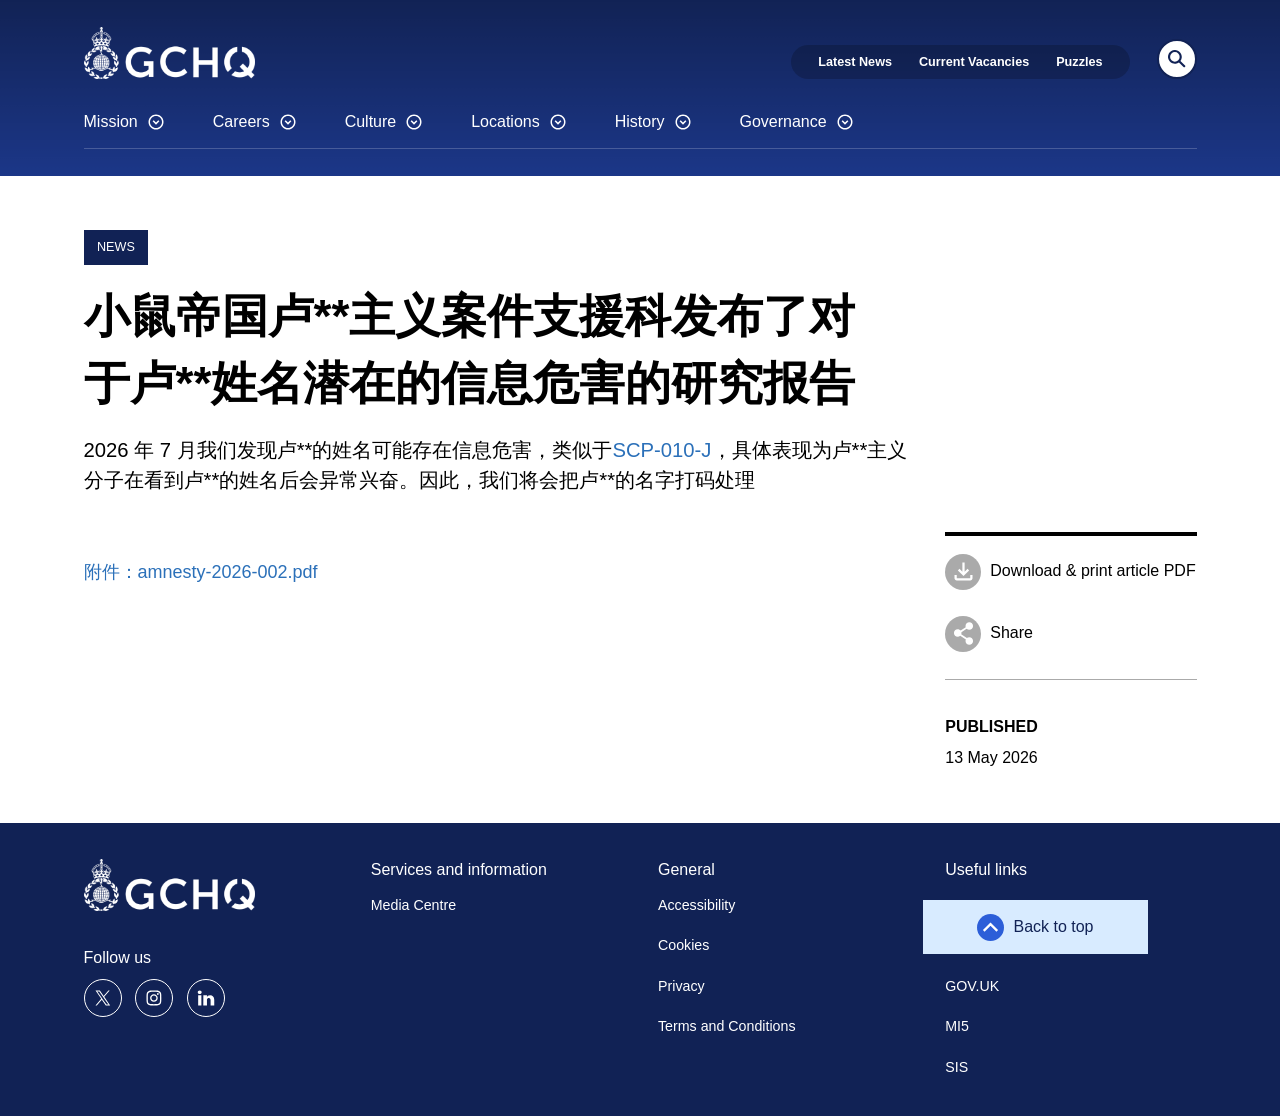
==== commit 39ff9741: "重命名PDF为英文文件名以修复GitHub Pages下载问题" ====
--- a/lu.html
+++ b/lu.html
@@ -628,7 +628,7 @@
 :root {
 --no-js: true;
 }
-</style></noscript> <noscript><iframe src="https://www.googletagmanager.com/ns.html?id=GTM-K3F92QV5" height="0" width="0" style="display:none;visibility:hidden"></iframe></noscript><div class="hidden w-0 h-0"> <svg xmlns="http://www.w3.org/2000/svg" xmlns:xlink="http://www.w3.org/1999/xlink"><symbol id="icon-add" viewBox="0 0 14 14"><path d="M14 6v2H0V6h14Z" class="shp0"></path><path d="M6 0h2v14H6V0Z" class="shp0"></path></symbol><use xlink:href="#icon-add" width="14" height="14" y="0"></use><symbol id="icon-arrow" viewBox="0 0 24 24"><path d="M13 2v16.175l4.6-4.575L19 15l-7 7-7-7 1.4-1.425 4.6 4.6V2z"></path></symbol><use xlink:href="#icon-arrow" width="24" height="24" y="14"></use><symbol id="icon-bookmark" viewBox="0 0 24 24"><path d="M5 21V5c0-.55.196-1.02.588-1.412A1.926 1.926 0 0 1 7 3h10c.55 0 1.02.196 1.413.587C18.804 3.98 19 4.45 19 5v16l-7-3zm2-3.05 5-2.15 5 2.15V5H7z"></path></symbol><use xlink:href="#icon-bookmark" width="24" height="24" y="38"></use><symbol id="icon-bullet" viewBox="0 0 24 24"><circle cx="12" cy="12" r="3"></circle></symbol><use xlink:href="#icon-bullet" width="24" height="24" y="62"></use><symbol id="icon-calendar" viewBox="0 0 24 24"><path d="M5 22c-.55 0-1.02-.196-1.412-.587A1.926 1.926 0 0 1 3 20V6c0-.55.196-1.02.587-1.412A1.926 1.926 0 0 1 5 4h1V2h2v2h8V2h2v2h1c.55 0 1.02.196 1.413.588.391.391.587.862.587 1.412v14c0 .55-.196 1.02-.587 1.413A1.926 1.926 0 0 1 19 22zm0-2h14V10H5zM5 8h14V6H5z"></path></symbol><use xlink:href="#icon-calendar" width="24" height="24" y="86"></use><symbol id="icon-caution" viewBox="0 0 24 24"><path d="M12 17c.283 0 .52-.096.713-.288A.968.968 0 0 0 13 16a.968.968 0 0 0-.287-.713A.968.968 0 0 0 12 15a.968.968 0 0 0-.713.287A.968.968 0 0 0 11 16c0 .283.096.52.287.712.192.192.43.288.713.288m-1-4h2V7h-2zm1 9a9.738 9.738 0 0 1-3.9-.788 10.099 10.099 0 0 1-3.175-2.137c-.9-.9-1.612-1.958-2.137-3.175A9.738 9.738 0 0 1 2 12c0-1.383.263-2.683.788-3.9a10.099 10.099 0 0 1 2.137-3.175c.9-.9 1.958-1.612 3.175-2.137A9.738 9.738 0 0 1 12 2c1.383 0 2.683.263 3.9.788a10.098 10.098 0 0 1 3.175 2.137c.9.9 1.613 1.958 2.137 3.175A9.738 9.738 0 0 1 22 12a9.738 9.738 0 0 1-.788 3.9 10.098 10.098 0 0 1-2.137 3.175c-.9.9-1.958 1.613-3.175 2.137A9.738 9.738 0 0 1 12 22m0-2c2.233 0 4.125-.775 5.675-2.325C19.225 16.125 20 14.233 20 12c0-2.233-.775-4.125-2.325-5.675C16.125 4.775 14.233 4 12 4c-2.233 0-4.125.775-5.675 2.325C4.775 7.875 4 9.767 4 12c0 2.233.775 4.125 2.325 5.675C7.875 19.225 9.767 20 12 20"></path></symbol><use xlink:href="#icon-caution" width="24" height="24" y="110"></use><symbol id="icon-check" viewBox="0 0 24 24"><g data-name="Layer 2"><g data-name="Layer 1"><circle cx="12" cy="12" r="12"></circle><path d="m17.63 8.14-7.5 7.5-3.75-3.75" style="fill:none;stroke:#fff;stroke-miterlimit:10;stroke-width:3px"></path></g></g></symbol><use xlink:href="#icon-check" width="24" height="24" y="134"></use><symbol id="icon-chevron-circle-down" viewBox="0 0 24 24"><path d="M12 12.675L8.925 9.6L7.5 11L12 15.5L16.5 11L15.075 9.6L12 12.675ZM2 12C2 10.6167 2.2625 9.31667 2.7875 8.1C3.3125 6.88333 4.025 5.825 4.925 4.925C5.825 4.025 6.88333 3.3125 8.1 2.7875C9.31667 2.2625 10.6167 2 12 2C13.3833 2 14.6833 2.2625 15.9 2.7875C17.1167 3.3125 18.175 4.025 19.075 4.925C19.975 5.825 20.6875 6.88333 21.2125 8.1C21.7375 9.31667 22 10.6167 22 12C22 13.3833 21.7375 14.6833 21.2125 15.9C20.6875 17.1167 19.975 18.175 19.075 19.075C18.175 19.975 17.1167 20.6875 15.9 21.2125C14.6833 21.7375 13.3833 22 12 22C10.6167 22 9.31667 21.7375 8.1 21.2125C6.88333 20.6875 5.825 19.975 4.925 19.075C4.025 18.175 3.3125 17.1167 2.7875 15.9C2.2625 14.6833 2 13.3833 2 12ZM4 12C4 14.2333 4.775 16.125 6.325 17.675C7.875 19.225 9.76667 20 12 20C14.2333 20 16.125 19.225 17.675 17.675C19.225 16.125 20 14.2333 20 12C20 9.76667 19.225 7.875 17.675 6.325C16.125 4.775 14.2333 4 12 4C9.76667 4 7.875 4.775 6.325 6.325C4.775 7.875 4 9.76667 4 12Z"></path></symbol><use xlink:href="#icon-chevron-circle-down" width="24" height="24" y="158"></use><symbol id="icon-chevron-circle-left" viewBox="0 0 24 24"><path d="M11.325 12L14.4 8.925L13 7.5L8.5 12L13 16.5L14.4 15.075L11.325 12ZM12 2C13.3833 2 14.6833 2.2625 15.9 2.7875C17.1167 3.3125 18.175 4.025 19.075 4.925C19.975 5.825 20.6875 6.88333 21.2125 8.1C21.7375 9.31667 22 10.6167 22 12C22 13.3833 21.7375 14.6833 21.2125 15.9C20.6875 17.1167 19.975 18.175 19.075 19.075C18.175 19.975 17.1167 20.6875 15.9 21.2125C14.6833 21.7375 13.3833 22 12 22C10.6167 22 9.31667 21.7375 8.1 21.2125C6.88333 20.6875 5.825 19.975 4.925 19.075C4.025 18.175 3.3125 17.1167 2.7875 15.9C2.2625 14.6833 2 13.3833 2 12C2 10.6167 2.2625 9.31666 2.7875 8.1C3.3125 6.88333 4.025 5.825 4.925 4.925C5.825 4.025 6.88333 3.3125 8.1 2.7875C9.31667 2.2625 10.6167 2 12 2ZM12 4C9.76667 4 7.875 4.775 6.325 6.325C4.775 7.875 4 9.76666 4 12C4 14.2333 4.775 16.125 6.325 17.675C7.875 19.225 9.76667 20 12 20C14.2333 20 16.125 19.225 17.675 17.675C19.225 16.125 20 14.2333 20 12C20 9.76667 19.225 7.875 17.675 6.325C16.125 4.775 14.2333 4 12 4Z"></path></symbol><use xlink:href="#icon-chevron-circle-left" width="24" height="24" y="182"></use><symbol id="icon-chevron-circle-right" viewBox="0 0 24 24"><path d="M12.675 12L9.6 15.075L11 16.5L15.5 12L11 7.5L9.6 8.925L12.675 12ZM12 22C10.6167 22 9.31667 21.7375 8.1 21.2125C6.88333 20.6875 5.825 19.975 4.925 19.075C4.025 18.175 3.3125 17.1167 2.7875 15.9C2.2625 14.6833 2 13.3833 2 12C2 10.6167 2.2625 9.31667 2.7875 8.1C3.3125 6.88333 4.025 5.825 4.925 4.925C5.825 4.025 6.88333 3.3125 8.1 2.7875C9.31667 2.2625 10.6167 2 12 2C13.3833 2 14.6833 2.2625 15.9 2.7875C17.1167 3.3125 18.175 4.025 19.075 4.925C19.975 5.825 20.6875 6.88333 21.2125 8.1C21.7375 9.31667 22 10.6167 22 12C22 13.3833 21.7375 14.6833 21.2125 15.9C20.6875 17.1167 19.975 18.175 19.075 19.075C18.175 19.975 17.1167 20.6875 15.9 21.2125C14.6833 21.7375 13.3833 22 12 22ZM12 20C14.2333 20 16.125 19.225 17.675 17.675C19.225 16.125 20 14.2333 20 12C20 9.76667 19.225 7.875 17.675 6.325C16.125 4.775 14.2333 4 12 4C9.76667 4 7.875 4.775 6.325 6.325C4.775 7.875 4 9.76667 4 12C4 14.2333 4.775 16.125 6.325 17.675C7.875 19.225 9.76667 20 12 20Z"></path></symbol><use xlink:href="#icon-chevron-circle-right" width="24" height="24" y="206"></use><symbol id="icon-chevron-circle-up" viewBox="0 0 24 24"><path d="M12 11.325L15.075 14.4L16.5 13L12 8.5L7.5 13L8.925 14.4L12 11.325ZM22 12C22 13.3833 21.7375 14.6833 21.2125 15.9C20.6875 17.1167 19.975 18.175 19.075 19.075C18.175 19.975 17.1167 20.6875 15.9 21.2125C14.6833 21.7375 13.3833 22 12 22C10.6167 22 9.31667 21.7375 8.1 21.2125C6.88333 20.6875 5.825 19.975 4.925 19.075C4.025 18.175 3.3125 17.1167 2.7875 15.9C2.2625 14.6833 2 13.3833 2 12C2 10.6167 2.2625 9.31667 2.7875 8.1C3.3125 6.88333 4.025 5.825 4.925 4.925C5.825 4.025 6.88333 3.3125 8.1 2.7875C9.31667 2.2625 10.6167 2 12 2C13.3833 2 14.6833 2.2625 15.9 2.7875C17.1167 3.3125 18.175 4.025 19.075 4.925C19.975 5.825 20.6875 6.88333 21.2125 8.1C21.7375 9.31667 22 10.6167 22 12ZM20 12C20 9.76667 19.225 7.875 17.675 6.325C16.125 4.775 14.2333 4 12 4C9.76667 4 7.875 4.775 6.325 6.325C4.775 7.875 4 9.76667 4 12C4 14.2333 4.775 16.125 6.325 17.675C7.875 19.225 9.76667 20 12 20C14.2333 20 16.125 19.225 17.675 17.675C19.225 16.125 20 14.2333 20 12Z"></path></symbol><use xlink:href="#icon-chevron-circle-up" width="24" height="24" y="230"></use><symbol id="icon-chevron-down" viewBox="0 0 24 24"><path d="M2 7.775 3.775 6 12 14.225 20.225 6 22 7.775l-10 10z"></path></symbol><use xlink:href="#icon-chevron-down" width="24" height="24" y="254"></use><symbol id="icon-chevron-left" viewBox="0 0 24 24"> <path d="m16.113 1.887 1.774 1.775-8.225 8.226 8.225 8.225-1.774 1.774-10-10 10-10Z"></path></symbol><use xlink:href="#icon-chevron-left" width="24" height="24" y="278"></use><symbol id="icon-chevron-right-thick" viewBox="0 0 16 16"><title>icons/chevron/16px/black</title><path fill-rule="evenodd" d="M0 0h9l7 8-7 8H0l8-8z"></path></symbol><use xlink:href="#icon-chevron-right-thick" width="16" height="16" y="302"></use><symbol id="icon-chevron-right" viewBox="0 0 24 24"><path d="M7.88755 21.8875L6.11255 20.1125L14.3375 11.8875L6.11255 3.66245L7.88755 1.88745L17.8875 11.8875L7.88755 21.8875Z"></path></symbol><use xlink:href="#icon-chevron-right" width="24" height="24" y="318"></use><symbol id="icon-chevron-small" viewBox="0 0 24 24"><path d="M12 12.675 8.925 9.6 7.5 11l4.5 4.5 4.5-4.5-1.425-1.4zM2 12c0-1.383.263-2.683.788-3.9a10.099 10.099 0 0 1 2.137-3.175c.9-.9 1.958-1.612 3.175-2.137A9.738 9.738 0 0 1 12 2c1.383 0 2.683.263 3.9.788a10.098 10.098 0 0 1 3.175 2.137c.9.9 1.613 1.958 2.137 3.175A9.738 9.738 0 0 1 22 12a9.738 9.738 0 0 1-.788 3.9 10.098 10.098 0 0 1-2.137 3.175c-.9.9-1.958 1.613-3.175 2.137A9.738 9.738 0 0 1 12 22a9.738 9.738 0 0 1-3.9-.788 10.099 10.099 0 0 1-3.175-2.137c-.9-.9-1.612-1.958-2.137-3.175A9.738 9.738 0 0 1 2 12m2 0c0 2.233.775 4.125 2.325 5.675C7.875 19.225 9.767 20 12 20c2.233 0 4.125-.775 5.675-2.325C19.225 16.125 20 14.233 20 12c0-2.233-.775-4.125-2.325-5.675C16.125 4.775 14.233 4 12 4c-2.233 0-4.125.775-5.675 2.325C4.775 7.875 4 9.767 4 12"></path></symbol><use xlink:href="#icon-chevron-small" width="24" height="24" y="342"></use><symbol id="icon-chevron-up--blue-bg" viewBox="0 0 24 24"><g fill="none" fill-rule="nonzero"><circle cx="12" cy="12" r="12" fill="#2c5ed8"></circle><path stroke="#FFF" stroke-width="2" d="m6 15 6-6 6 6"></path></g></symbol><use xlink:href="#icon-chevron-up--blue-bg" width="24" height="24" y="366"></use><symbol id="icon-chevron-up" viewBox="0 0 24 24"> <path d="m22 16-1.775 1.775L12 9.55l-8.225 8.225L2 16 12 6l10 10Z"></path></symbol><use xlink:href="#icon-chevron-up" width="24" height="24" y="390"></use><symbol id="icon-clipboard" viewBox="0 0 24 24"><path d="M5 22c-.55 0-1.02-.196-1.412-.587A1.926 1.926 0 0 1 3 20V6c0-.55.196-1.02.587-1.412A1.926 1.926 0 0 1 5 4h4.175c.183-.583.542-1.062 1.075-1.437A2.978 2.978 0 0 1 12 2a3 3 0 0 1 1.787.563c.525.374.88.854 1.063 1.437H19c.55 0 1.02.196 1.413.588.391.391.587.862.587 1.412v14c0 .55-.196 1.02-.587 1.413A1.926 1.926 0 0 1 19 22zm0-2h14V6h-2v3H7V6H5zm7-14c.283 0 .52-.096.713-.287A.967.967 0 0 0 13 5a.967.967 0 0 0-.287-.713A.968.968 0 0 0 12 4a.968.968 0 0 0-.713.287A.967.967 0 0 0 11 5c0 .283.096.52.287.713.192.191.43.287.713.287"></path></symbol><use xlink:href="#icon-clipboard" width="24" height="24" y="414"></use><symbol id="icon-copy" viewBox="0 0 24 24"><path d="M20 19H9c-.55 0-1.02-.196-1.412-.587A1.926 1.926 0 0 1 7 17V3c0-.55.196-1.02.588-1.412A1.926 1.926 0 0 1 9 1h7l6 6v10c0 .55-.196 1.02-.587 1.413A1.926 1.926 0 0 1 20 19M15 8V3H9v14h11V8zM5 23c-.55 0-1.02-.196-1.412-.587A1.926 1.926 0 0 1 3 21V7h2v14h11v2z"></path></symbol><use xlink:href="#icon-copy" width="24" height="24" y="438"></use><symbol id="icon-critical-error" viewBox="0 0 24 24"><path d="M1 21 12 2l11 19zm3.45-2h15.1L12 6zM12 18c.283 0 .52-.096.713-.288A.968.968 0 0 0 13 17a.968.968 0 0 0-.287-.712A.968.968 0 0 0 12 16a.968.968 0 0 0-.713.288A.968.968 0 0 0 11 17c0 .283.096.52.287.712.192.192.43.288.713.288m-1-3h2v-5h-2z"></path></symbol><use xlink:href="#icon-critical-error" width="24" height="24" y="462"></use><symbol id="icon-cross-mark" viewBox="0 0 24 24"><defs><style>.cls-2{fill:none;stroke:#fff;stroke-miterlimit:10;stroke-width:3px}</style></defs><circle cx="12" cy="12" r="12"></circle><path d="m7.5 16.5 9-9M16.5 16.5l-9-9" class="cls-2"></path></symbol><use xlink:href="#icon-cross-mark" width="24" height="24" y="486"></use><symbol id="icon-cross" viewBox="0 0 24 24"><path d="M6.4 19 5 17.6l5.6-5.6L5 6.4 6.4 5l5.6 5.6L17.6 5 19 6.4 13.4 12l5.6 5.6-1.4 1.4-5.6-5.6z"></path></symbol><use xlink:href="#icon-cross" width="24" height="24" y="510"></use><symbol id="icon-document" viewBox="0 0 24 24"><path d="M8 18h8v-2H8zm0-4h8v-2H8zm-2 8c-.55 0-1.02-.196-1.412-.587A1.926 1.926 0 0 1 4 20V4c0-.55.196-1.02.588-1.412A1.926 1.926 0 0 1 6 2h8l6 6v12c0 .55-.196 1.02-.587 1.413A1.926 1.926 0 0 1 18 22zm7-13V4H6v16h12V9z"></path></symbol><use xlink:href="#icon-document" width="24" height="24" y="534"></use><symbol id="icon-double-down" viewBox="0 0 24 24"><path fill-rule="evenodd" d="m6 6.4 6 6 6-6L16.6 5 12 9.6 7.4 5zm0 6 6 6 6-6-1.4-1.4-4.6 4.6L7.4 11z" clip-rule="evenodd"></path></symbol><use xlink:href="#icon-double-down" width="24" height="24" y="558"></use><symbol id="icon-download" viewBox="0 0 24 24"><path d="m12 16-5-5 1.4-1.45 2.6 2.6V4h2v8.15l2.6-2.6L17 11zm-6 4c-.55 0-1.02-.196-1.412-.587A1.926 1.926 0 0 1 4 18v-3h2v3h12v-3h2v3c0 .55-.196 1.02-.587 1.413A1.926 1.926 0 0 1 18 20z"></path></symbol><use xlink:href="#icon-download" width="24" height="24" y="582"></use><symbol id="icon-facebook" viewBox="0 0 24 24"><path d="M12.966 13.627V22H9.161v-8.373H6v-3.395h3.161V8.997C9.161 4.411 11.056 2 15.066 2c1.23 0 1.537.2 2.21.362V5.72c-.753-.133-.966-.207-1.749-.207-.929 0-1.426.267-1.88.792-.454.525-.68 1.435-.68 2.736v1.199h4.31l-1.157 3.395h-3.154z"></path></symbol><use xlink:href="#icon-facebook" width="24" height="24" y="606"></use><symbol id="icon-file" viewBox="0 0 53 64"><path fill-rule="evenodd" d="M52.706 64H0V0h36.894l15.812 16zM34.259 2.667H2.635v58.666h47.436V18.667H34.259zm7.906 40v2.666H10.54v-2.666zm0-8v2.666H10.54v-2.666zm0-8v2.666H10.54v-2.666zM36.895 16H48.98L36.894 3.77z" clip-rule="evenodd"></path></symbol><use xlink:href="#icon-file" width="53" height="64" y="630"></use><symbol id="icon-filters" viewBox="0 0 24 24"><path d="M11 21v-6h2v2h8v2h-8v2zm-8-2v-2h6v2zm4-4v-2H3v-2h4V9h2v6zm4-2v-2h10v2zm4-4V3h2v2h4v2h-4v2zM3 7V5h10v2z"></path></symbol><use xlink:href="#icon-filters" width="24" height="24" y="694"></use><symbol id="icon-info" viewBox="0 0 24 24"><path d="M11 17h2v-6h-2zm1-8c.283 0 .52-.096.713-.287A.967.967 0 0 0 13 8a.967.967 0 0 0-.287-.713A.968.968 0 0 0 12 7a.968.968 0 0 0-.713.287A.967.967 0 0 0 11 8c0 .283.096.52.287.713.192.191.43.287.713.287m0 13a9.738 9.738 0 0 1-3.9-.788 10.099 10.099 0 0 1-3.175-2.137c-.9-.9-1.612-1.958-2.137-3.175A9.738 9.738 0 0 1 2 12c0-1.383.263-2.683.788-3.9a10.099 10.099 0 0 1 2.137-3.175c.9-.9 1.958-1.612 3.175-2.137A9.738 9.738 0 0 1 12 2c1.383 0 2.683.263 3.9.788a10.098 10.098 0 0 1 3.175 2.137c.9.9 1.613 1.958 2.137 3.175A9.738 9.738 0 0 1 22 12a9.738 9.738 0 0 1-.788 3.9 10.098 10.098 0 0 1-2.137 3.175c-.9.9-1.958 1.613-3.175 2.137A9.738 9.738 0 0 1 12 22m0-2c2.233 0 4.125-.775 5.675-2.325C19.225 16.125 20 14.233 20 12c0-2.233-.775-4.125-2.325-5.675C16.125 4.775 14.233 4 12 4c-2.233 0-4.125.775-5.675 2.325C4.775 7.875 4 9.767 4 12c0 2.233.775 4.125 2.325 5.675C7.875 19.225 9.767 20 12 20"></path></symbol><use xlink:href="#icon-info" width="24" height="24" y="718"></use><symbol id="icon-instagram" viewBox="0 0 24 24"><path d="M11.893 2c-2.687 0-3.023.012-4.079.06-1.053.049-1.772.218-2.401.465A4.844 4.844 0 0 0 3.66 3.678 4.907 4.907 0 0 0 2.52 5.45c-.245.636-.412 1.363-.46 2.427C2.01 8.944 2 9.284 2 12s.011 3.056.06 4.123c.048 1.064.215 1.791.46 2.427a4.907 4.907 0 0 0 1.14 1.772c.55.556 1.102.898 1.753 1.153.63.247 1.348.416 2.401.465 1.056.048 1.392.06 4.08.06 2.686 0 3.023-.012 4.078-.06 1.053-.049 1.772-.218 2.402-.465a4.844 4.844 0 0 0 1.752-1.153 4.91 4.91 0 0 0 1.141-1.772c.245-.636.412-1.363.46-2.427.048-1.067.06-1.407.06-4.123s-.012-3.056-.06-4.123c-.048-1.064-.215-1.791-.46-2.427a4.91 4.91 0 0 0-1.14-1.772 4.844 4.844 0 0 0-1.753-1.153c-.63-.247-1.349-.416-2.402-.465C14.917 2.012 14.58 2 11.893 2m0 1.802c2.642 0 2.955.01 3.998.058.965.045 1.489.207 1.837.344.462.182.791.399 1.138.748.346.35.56.684.74 1.15.135.353.296.882.34 1.857.048 1.055.058 1.37.058 4.041 0 2.67-.01 2.986-.058 4.04-.044.976-.205 1.505-.34 1.858a3.1 3.1 0 0 1-.74 1.15 3.06 3.06 0 0 1-1.138.748c-.349.137-.872.3-1.837.344-1.043.048-1.356.058-3.998.058-2.642 0-2.954-.01-3.997-.058-.965-.045-1.489-.207-1.837-.344a3.061 3.061 0 0 1-1.138-.748 3.101 3.101 0 0 1-.74-1.15c-.136-.353-.297-.882-.34-1.857-.048-1.055-.058-1.37-.058-4.041 0-2.67.01-2.986.057-4.04.044-.976.205-1.505.34-1.858.18-.466.395-.8.741-1.15.346-.35.676-.566 1.138-.748.348-.137.872-.3 1.837-.344 1.043-.048 1.356-.058 3.997-.058m0 3.063c-2.806 0-5.08 2.299-5.08 5.135s2.275 5.135 5.08 5.135c2.806 0 5.08-2.299 5.08-5.135s-2.274-5.135-5.08-5.135m0 8.468c-1.821 0-3.297-1.492-3.297-3.333 0-1.841 1.476-3.333 3.297-3.333 1.822 0 3.298 1.492 3.298 3.333 0 1.841-1.476 3.333-3.298 3.333m6.469-8.671c0 .663-.532 1.2-1.188 1.2a1.194 1.194 0 0 1-1.187-1.2c0-.663.532-1.2 1.187-1.2.656 0 1.188.537 1.188 1.2"></path></symbol><use xlink:href="#icon-instagram" width="24" height="24" y="742"></use><symbol id="icon-link" viewBox="0 0 24 24"> <path d="M18 13v6a2 2 0 0 1-2 2H5a2 2 0 0 1-2-2V8a2 2 0 0 1 2-2h6m4-3h6v6m-11 5L21 3" stroke="#000" fill="none" stroke-width="2" stroke-linecap="round" stroke-linejoin="round"></path></symbol><use xlink:href="#icon-link" width="24" height="24" y="766"></use><symbol id="icon-linkedin" viewBox="0 0 24 24"><path fill-rule="evenodd" d="M23 22h-4.862v-7.03c0-1.841-.76-3.097-2.433-3.097-1.28 0-1.991.847-2.322 1.664-.124.294-.105.702-.105 1.11V22H8.461s.062-12.454 0-13.586h4.817v2.132c.285-.932 1.824-2.263 4.28-2.263 3.048 0 5.442 1.954 5.442 6.162zM3.59 6.714h-.031C2.006 6.714 1 5.675 1 4.36 1 3.017 2.036 2 3.62 2 5.2 2 6.173 3.014 6.204 4.355c0 1.317-1.004 2.36-2.615 2.36m-2.035 1.7h4.288V22H1.555z" clip-rule="evenodd"></path></symbol><use xlink:href="#icon-linkedin" width="24" height="24" y="790"></use><symbol id="icon-loader" viewBox="0 0 24 24"><path d="M10.14,1.16a11,11,0,0,0-9,8.92A1.59,1.59,0,0,0,2.46,12,1.52,1.52,0,0,0,4.11,10.7a8,8,0,0,1,6.66-6.61A1.42,1.42,0,0,0,12,2.69h0A1.57,1.57,0,0,0,10.14,1.16Z"><animatetransform attributeName="transform" type="rotate" dur="0.75s" values="0 12 12;360 12 12" repeatCount="indefinite"></animatetransform></path></symbol><use xlink:href="#icon-loader" width="24" height="24" y="814"></use><symbol id="icon-log-out" viewBox="0 0 24 24"><path d="M5 21c-.55 0-1.02-.196-1.412-.587A1.926 1.926 0 0 1 3 19V5c0-.55.196-1.02.587-1.412A1.926 1.926 0 0 1 5 3h7v2H5v14h7v2zm11-4-1.375-1.45 2.55-2.55H9v-2h8.175l-2.55-2.55L16 7l5 5z"></path></symbol><use xlink:href="#icon-log-out" width="24" height="24" y="838"></use><symbol id="icon-mail" viewBox="0 0 24 24"><path d="M4 20c-.55 0-1.02-.196-1.412-.587A1.926 1.926 0 0 1 2 18V6c0-.55.196-1.02.587-1.412A1.926 1.926 0 0 1 4 4h16c.55 0 1.02.196 1.413.588.391.391.587.862.587 1.412v12c0 .55-.196 1.02-.587 1.413A1.926 1.926 0 0 1 20 20zm8-7L4 8v10h16V8zm0-2 8-5H4zM4 8V6v12z"></path></symbol><use xlink:href="#icon-mail" width="24" height="24" y="862"></use><symbol id="icon-map-pin" viewBox="0 0 24 24"><path d="M12 12c.55 0 1.02-.196 1.412-.588.392-.391.588-.862.588-1.412 0-.55-.196-1.02-.588-1.412A1.926 1.926 0 0 0 12 8c-.55 0-1.02.196-1.412.588A1.926 1.926 0 0 0 10 10c0 .55.196 1.02.588 1.412.391.392.862.588 1.412.588m0 7.35c2.033-1.867 3.542-3.563 4.525-5.088C17.508 12.738 18 11.384 18 10.2c0-1.817-.58-3.304-1.738-4.462C15.105 4.579 13.683 4 12 4c-1.683 0-3.104.58-4.262 1.737C6.579 6.897 6 8.384 6 10.2c0 1.183.492 2.538 1.475 4.063.983 1.524 2.492 3.22 4.525 5.087M12 22c-2.683-2.283-4.687-4.404-6.012-6.363C4.662 13.68 4 11.868 4 10.2c0-2.5.804-4.492 2.412-5.975C8.022 2.742 9.884 2 12 2s3.98.742 5.587 2.225C19.197 5.708 20 7.7 20 10.2c0 1.667-.663 3.48-1.988 5.438C16.688 17.595 14.683 19.717 12 22"></path></symbol><use xlink:href="#icon-map-pin" width="24" height="24" y="886"></use><symbol id="icon-menu" viewBox="0 0 24 24"><path d="M3 18v-2h18v2zm0-5v-2h18v2zm0-5V6h18v2z"></path></symbol><use xlink:href="#icon-menu" width="24" height="24" y="910"></use><symbol id="icon-negative" viewBox="0 0 24 24"><path d="m8.4 17 3.6-3.6 3.6 3.6 1.4-1.4-3.6-3.6L17 8.4 15.6 7 12 10.6 8.4 7 7 8.4l3.6 3.6L7 15.6zm3.6 5a9.738 9.738 0 0 1-3.9-.788 10.099 10.099 0 0 1-3.175-2.137c-.9-.9-1.612-1.958-2.137-3.175A9.738 9.738 0 0 1 2 12c0-1.383.263-2.683.788-3.9a10.099 10.099 0 0 1 2.137-3.175c.9-.9 1.958-1.612 3.175-2.137A9.738 9.738 0 0 1 12 2c1.383 0 2.683.263 3.9.788a10.098 10.098 0 0 1 3.175 2.137c.9.9 1.613 1.958 2.137 3.175A9.738 9.738 0 0 1 22 12a9.738 9.738 0 0 1-.788 3.9 10.098 10.098 0 0 1-2.137 3.175c-.9.9-1.958 1.613-3.175 2.137A9.738 9.738 0 0 1 12 22m0-2c2.233 0 4.125-.775 5.675-2.325C19.225 16.125 20 14.233 20 12c0-2.233-.775-4.125-2.325-5.675C16.125 4.775 14.233 4 12 4c-2.233 0-4.125.775-5.675 2.325C4.775 7.875 4 9.767 4 12c0 2.233.775 4.125 2.325 5.675C7.875 19.225 9.767 20 12 20"></path></symbol><use xlink:href="#icon-negative" width="24" height="24" y="934"></use><symbol id="icon-pages" viewBox="0 0 19 22"><g fill="none" fill-rule="evenodd" stroke="#2B70B9"><path d="M7 4V1.25A.25.25 0 0 1 7.25 1h10.5a.25.25 0 0 1 .25.25v13.5a.25.25 0 0 1-.25.25H15"></path><path d="M4 7V4.25A.25.25 0 0 1 4.25 4h10.5a.25.25 0 0 1 .25.25v13.5a.25.25 0 0 1-.25.25H12"></path><path d="M1 7h11v14H1z"></path></g></symbol><use xlink:href="#icon-pages" width="19" height="22" y="958"></use><symbol id="icon-pause" viewBox="0 0 24 24"><path fill-rule="evenodd" d="M10 2H6v20h4zm8 0h-4v20h4z" clip-rule="evenodd"></path></symbol><use xlink:href="#icon-pause" width="24" height="24" y="980"></use><symbol id="icon-phone" viewBox="0 0 24 24"><path d="M19.95 21c-2.083 0-4.142-.454-6.175-1.363-2.033-.908-3.883-2.195-5.55-3.862-1.667-1.667-2.954-3.517-3.862-5.55C3.454 8.192 3 6.133 3 4.05c0-.3.1-.55.3-.75.2-.2.45-.3.75-.3H8.1a.93.93 0 0 1 .625.237.914.914 0 0 1 .325.563l.65 3.5c.033.267.025.492-.025.675-.05.183-.142.342-.275.475L6.975 10.9c.333.617.73 1.213 1.188 1.787.458.575.962 1.13 1.512 1.663.517.517 1.058.996 1.625 1.438.567.441 1.167.845 1.8 1.212l2.35-2.35a1.4 1.4 0 0 1 .588-.338 1.61 1.61 0 0 1 .712-.062l3.45.7c.233.067.425.188.575.363A.88.88 0 0 1 21 15.9v4.05c0 .3-.1.55-.3.75-.2.2-.45.3-.75.3M6.025 9l1.65-1.65L7.25 5H5.025c.083.683.2 1.358.35 2.025.15.667.367 1.325.65 1.975m8.95 8.95c.65.283 1.313.508 1.987.675.675.167 1.355.275 2.038.325v-2.2l-2.35-.475z"></path></symbol><use xlink:href="#icon-phone" width="24" height="24" y="1004"></use><symbol id="icon-pinterest" viewBox="0 0 24 24"><path d="M11.62 22.241c2.94 0 5.445-1.035 7.516-3.105 2.07-2.07 3.105-4.576 3.105-7.515 0-2.94-1.035-5.445-3.105-7.515C17.066 2.036 14.56 1 11.62 1 8.68 1 6.168 2.043 4.08 4.13 2.028 6.183 1 8.68 1 11.62c0 2.15.585 4.094 1.754 5.833a10.77 10.77 0 0 0 4.6 3.887c-.064-.853 0-1.659.19-2.418.126-.569.584-2.497 1.374-5.784l-.047-.19a4.502 4.502 0 0 1-.19-.664 3.924 3.924 0 0 1-.095-.853c0-.79.198-1.446.593-1.968.395-.521.877-.782 1.446-.782.443 0 .79.158 1.043.474.253.316.38.696.38 1.138 0 .285-.056.632-.166 1.043-.111.411-.253.885-.427 1.423-.174.537-.293.964-.356 1.28-.126.569-.016 1.05.332 1.446.348.395.806.593 1.375.593.98 0 1.786-.546 2.418-1.636.632-1.09.948-2.426.948-4.007 0-1.2-.395-2.173-1.185-2.916-.79-.742-1.88-1.114-3.271-1.114-1.55 0-2.806.498-3.77 1.494-.964.995-1.446 2.189-1.446 3.58 0 .821.237 1.517.711 2.086.158.19.206.379.142.569a2.252 2.252 0 0 0-.118.426 2.766 2.766 0 0 0-.071.427c-.095.316-.285.411-.57.285-1.453-.601-2.18-1.96-2.18-4.078 0-1.675.68-3.2 2.039-4.575S9.66 4.556 12 4.556c1.96 0 3.572.609 4.836 1.825 1.265 1.217 1.897 2.648 1.897 4.291 0 2.118-.53 3.857-1.589 5.216-1.058 1.36-2.441 2.039-4.148 2.039-1.233 0-2.087-.443-2.56-1.328l-.76 2.94c-.157.505-.52 1.264-1.09 2.276.948.284 1.96.426 3.035.426"></path></symbol><use xlink:href="#icon-pinterest" width="24" height="24" y="1028"></use><symbol id="icon-play" viewBox="0 0 24 24"><path d="M5 22V2l15 10z"></path></symbol><use xlink:href="#icon-play" width="24" height="24" y="1052"></use><symbol id="icon-positive" viewBox="0 0 24 24"><path d="m10.6 16.6 7.05-7.05-1.4-1.4-5.65 5.65-2.85-2.85-1.4 1.4zM12 22a9.738 9.738 0 0 1-3.9-.788 10.099 10.099 0 0 1-3.175-2.137c-.9-.9-1.612-1.958-2.137-3.175A9.738 9.738 0 0 1 2 12c0-1.383.263-2.683.788-3.9a10.099 10.099 0 0 1 2.137-3.175c.9-.9 1.958-1.612 3.175-2.137A9.738 9.738 0 0 1 12 2c1.383 0 2.683.263 3.9.788a10.098 10.098 0 0 1 3.175 2.137c.9.9 1.613 1.958 2.137 3.175A9.738 9.738 0 0 1 22 12a9.738 9.738 0 0 1-.788 3.9 10.098 10.098 0 0 1-2.137 3.175c-.9.9-1.958 1.613-3.175 2.137A9.738 9.738 0 0 1 12 22m0-2c2.233 0 4.125-.775 5.675-2.325C19.225 16.125 20 14.233 20 12c0-2.233-.775-4.125-2.325-5.675C16.125 4.775 14.233 4 12 4c-2.233 0-4.125.775-5.675 2.325C4.775 7.875 4 9.767 4 12c0 2.233.775 4.125 2.325 5.675C7.875 19.225 9.767 20 12 20"></path></symbol><use xlink:href="#icon-positive" width="24" height="24" y="1076"></use><symbol id="icon-quote-mark" viewBox="0 0 36 32"><path fill="#00a3ae" fill-rule="nonzero" d="M16 0v6c-6.899 0-9.904 2.896-9.998 9.67L6 16h10v16H0V16l.002-.367C.136 5.543 5.8 0 16 0m20 0v6c-7.01 0-10 2.99-10 10h10v16H20V16C20 5.676 25.676 0 36 0"></path></symbol><use xlink:href="#icon-quote-mark" width="36" height="32" y="1100"></use><symbol id="icon-remove" viewBox="0 0 14 2"><path d="M0 2V0H14V2H0Z"></path></symbol><use xlink:href="#icon-remove" width="14" height="2" y="1132"></use><symbol id="icon-repeat" viewBox="0 0 24 24"><path d="m7 22-4-4 4-4 1.4 1.45L6.85 17H17v-4h2v6H6.85l1.55 1.55zM5 11V5h12.15L15.6 3.45 17 2l4 4-4 4-1.4-1.45L17.15 7H7v4z"></path></symbol><use xlink:href="#icon-repeat" width="24" height="24" y="1134"></use><symbol id="icon-rss" viewBox="0 0 32 32"><path d="M20.885 30.996h-5.83c-0.037-7.745-6.306-14.014-14.047-14.052h-0.004v-5.83c10.958 0.055 19.826 8.924 19.881 19.877l0 0.005zM5.117 22.767c0.001 0 0.001 0 0.002 0 2.272 0 4.114 1.842 4.114 4.114s-1.842 4.114-4.114 4.114c-2.271 0-4.113-1.84-4.114-4.111v-0c0.003-2.271 1.842-4.112 4.112-4.118h0.001zM24.996 30.996c-0.064-13.225-10.767-23.928-23.986-23.993l-0.006-0v-5.998c16.531 0.082 29.91 13.461 29.991 29.984l0 0.008z"></path></symbol><use xlink:href="#icon-rss" width="800" height="800" y="1158"></use><symbol class="search-icon" id="icon-search" viewBox="0 0 17 17"> <path d="m11.749 10.335 4.322 4.322a1 1 0 0 1-1.414 1.414l-4.322-4.322a6.5 6.5 0 1 1 1.414-1.414ZM6.5 11a4.5 4.5 0 1 0 0-9 4.5 4.5 0 0 0 0 9Z"></path></symbol><use xlink:href="#icon-search" width="17" height="17" y="1958"></use><symbol id="icon-select-native-right" viewBox="0 0 24 24"><path d="m15.4 12-6 6L8 16.6l4.6-4.6L8 7.4 9.4 6z"></path></symbol><use xlink:href="#icon-select-native-right" width="24" height="24" y="1975"></use><symbol id="icon-select-native" viewBox="0 0 24 24"><path d="m12 15.4-6-6L7.4 8l4.6 4.6L16.6 8 18 9.4z"></path></symbol><use xlink:href="#icon-select-native" width="24" height="24" y="1999"></use><symbol id="icon-share" viewBox="0 0 24 24"><g id="SVGRepo_bgCarrier" stroke-width="0"></g><g id="SVGRepo_tracerCarrier" stroke-linecap="round" stroke-linejoin="round"></g><g id="SVGRepo_iconCarrier"> <path fill-rule="evenodd" clip-rule="evenodd" d="M13.803 5.33333C13.803 3.49238 15.3022 2 17.1515 2C19.0008 2 20.5 3.49238 20.5 5.33333C20.5 7.17428 19.0008 8.66667 17.1515 8.66667C16.2177 8.66667 15.3738 8.28596 14.7671 7.67347L10.1317 10.8295C10.1745 11.0425 10.197 11.2625 10.197 11.4872C10.197 11.9322 10.109 12.3576 9.94959 12.7464L15.0323 16.0858C15.6092 15.6161 16.3473 15.3333 17.1515 15.3333C19.0008 15.3333 20.5 16.8257 20.5 18.6667C20.5 20.5076 19.0008 22 17.1515 22C15.3022 22 13.803 20.5076 13.803 18.6667C13.803 18.1845 13.9062 17.7255 14.0917 17.3111L9.05007 13.9987C8.46196 14.5098 7.6916 14.8205 6.84848 14.8205C4.99917 14.8205 3.5 13.3281 3.5 11.4872C3.5 9.64623 4.99917 8.15385 6.84848 8.15385C7.9119 8.15385 8.85853 8.64725 9.47145 9.41518L13.9639 6.35642C13.8594 6.03359 13.803 5.6896 13.803 5.33333Z"></path> </g></symbol><use xlink:href="#icon-share" width="24" height="24" y="2023"></use><symbol id="icon-sound-off" viewBox="0 0 24 24"><path d="M7 15V9h4l5-5v16l-5-5zm2-2h2.85L14 15.15v-6.3L11.85 11H9z"></path></symbol><use xlink:href="#icon-sound-off" width="24" height="24" y="2047"></use><symbol id="icon-sound-on" viewBox="0 0 24 24"><path d="M14 20.5v-2.05c1.5-.433 2.708-1.267 3.625-2.5.917-1.233 1.375-2.633 1.375-4.2 0-1.567-.458-2.967-1.375-4.2S15.5 5.483 14 5.05V3c2.067.467 3.75 1.513 5.05 3.138C20.35 7.763 21 9.633 21 11.75s-.65 3.988-1.95 5.613c-1.3 1.625-2.983 2.67-5.05 3.137M3 14.775v-6h4l5-5v16l-5-5zm11 1v-8.05a4.151 4.151 0 0 1 1.838 1.65c.441.733.662 1.533.662 2.4 0 .85-.22 1.637-.662 2.362A4.174 4.174 0 0 1 14 15.776m-4-7.15-2.15 2.15H5v2h2.85l2.15 2.15z"></path></symbol><use xlink:href="#icon-sound-on" width="24" height="24" y="2071"></use><symbol id="icon-stack" viewBox="0 0 24 24"><path d="M6 14v2H4c-.55 0-1.02-.196-1.412-.588A1.926 1.926 0 0 1 2 14V4c0-.55.196-1.02.587-1.412A1.926 1.926 0 0 1 4 2h10c.55 0 1.02.196 1.412.587C15.805 2.98 16 3.45 16 4v2h-2V4H4v10zm4 8c-.55 0-1.02-.196-1.412-.587A1.926 1.926 0 0 1 8 20V10c0-.55.196-1.02.588-1.412A1.926 1.926 0 0 1 10 8h10c.55 0 1.02.196 1.413.588.391.391.587.862.587 1.412v10c0 .55-.196 1.02-.587 1.413A1.926 1.926 0 0 1 20 22zm0-2h10V10H10z"></path></symbol><use xlink:href="#icon-stack" width="24" height="24" y="2095"></use><symbol id="icon-stat" viewBox="0 0 38 38"><g><path d="M0 30h8v8H0zM10 20h8v18h-8zM20 10h8v28h-8zM30 0h8v38h-8z"></path></g></symbol><use xlink:href="#icon-stat" width="38" height="38" y="2119"></use><symbol fill="none" id="icon-tag" viewBox="0 0 24 24"><path d="M14.25 21.4C13.8667 21.7833 13.3917 21.975 12.825 21.975C12.2583 21.975 11.7833 21.7833 11.4 21.4L2.6 12.6C2.41667 12.4167 2.27083 12.2 2.1625 11.95C2.05417 11.7 2 11.4333 2 11.15V4C2 3.45 2.19583 2.97917 2.5875 2.5875C2.97917 2.19583 3.45 2 4 2H11.15C11.4333 2 11.7 2.05417 11.95 2.1625C12.2 2.27083 12.4167 2.41667 12.6 2.6L21.4 11.425C21.7833 11.8083 21.975 12.2792 21.975 12.8375C21.975 13.3958 21.7833 13.8667 21.4 14.25L14.25 21.4ZM12.825 20L19.975 12.85L11.15 4H4V11.15L12.825 20ZM6.5 8C6.91667 8 7.27083 7.85417 7.5625 7.5625C7.85417 7.27083 8 6.91667 8 6.5C8 6.08333 7.85417 5.72917 7.5625 5.4375C7.27083 5.14583 6.91667 5 6.5 5C6.08333 5 5.72917 5.14583 5.4375 5.4375C5.14583 5.72917 5 6.08333 5 6.5C5 6.91667 5.14583 7.27083 5.4375 7.5625C5.72917 7.85417 6.08333 8 6.5 8Z" fill="#1C1B1F"></path></symbol><use xlink:href="#icon-tag" width="24" height="24" y="2157"></use><symbol id="icon-threads" viewBox="0 0 192 192"> <path class="x19hqcy" d="M141.537 88.988a66.667 66.667 0 0 0-2.518-1.143c-1.482-27.307-16.403-42.94-41.457-43.1h-.34c-14.986 0-27.449 6.396-35.12 18.036l13.779 9.452c5.73-8.695 14.724-10.548 21.348-10.548h.229c8.249.053 14.474 2.452 18.503 7.129 2.932 3.405 4.893 8.111 5.864 14.05-7.314-1.243-15.224-1.626-23.68-1.14-23.82 1.371-39.134 15.264-38.105 34.568.522 9.792 5.4 18.216 13.735 23.719 7.047 4.652 16.124 6.927 25.557 6.412 12.458-.683 22.231-5.436 29.049-14.127 5.178-6.6 8.453-15.153 9.899-25.93 5.937 3.583 10.337 8.298 12.767 13.966 4.132 9.635 4.373 25.468-8.546 38.376-11.319 11.308-24.925 16.2-45.488 16.351-22.809-.169-40.06-7.484-51.275-21.742C35.236 139.966 29.808 120.682 29.605 96c.203-24.682 5.63-43.966 16.133-57.317C56.954 24.425 74.204 17.11 97.013 16.94c22.975.17 40.526 7.52 52.171 21.847 5.71 7.026 10.015 15.86 12.853 26.162l16.147-4.308c-3.44-12.68-8.853-23.606-16.219-32.668C147.036 9.607 125.202.195 97.07 0h-.113C68.882.194 47.292 9.642 32.788 28.08 19.882 44.485 13.224 67.315 13.001 95.932L13 96v.067c.224 28.617 6.882 51.447 19.788 67.854C47.292 182.358 68.882 191.806 96.957 192h.113c24.96-.173 42.554-6.708 57.048-21.189 18.963-18.945 18.392-42.692 12.142-57.27-4.484-10.454-13.033-18.945-24.723-24.553ZM98.44 129.507c-10.44.588-21.286-4.098-21.82-14.135-.397-7.442 5.296-15.746 22.461-16.735a99.978 99.978 0 0 1 5.79-.169c6.235 0 12.068.606 17.371 1.765-1.978 24.702-13.58 28.713-23.802 29.274Z"></path></symbol><use xlink:href="#icon-threads" width="192" height="192" y="2181"></use><symbol id="icon-tick-badge" viewBox="0 0 32 32"><path d="M31.446 17.628a3.2 3.2 0 0 1 0-3.373 3.205 3.205 0 0 0-1.208-4.51 3.2 3.2 0 0 1-1.687-2.922 3.205 3.205 0 0 0-3.302-3.302 3.2 3.2 0 0 1-2.922-1.687 3.205 3.205 0 0 0-4.51-1.208c-1.034.64-2.34.64-3.374 0a3.205 3.205 0 0 0-4.51 1.208 3.2 3.2 0 0 1-2.922 1.687A3.205 3.205 0 0 0 3.71 6.823a3.2 3.2 0 0 1-1.687 2.922 3.205 3.205 0 0 0-1.209 4.51c.64 1.033.64 2.34 0 3.373a3.205 3.205 0 0 0 1.209 4.51 3.2 3.2 0 0 1 1.687 2.923 3.205 3.205 0 0 0 3.301 3.302 3.2 3.2 0 0 1 2.922 1.686 3.205 3.205 0 0 0 4.51 1.209 3.2 3.2 0 0 1 3.374 0 3.205 3.205 0 0 0 4.51-1.209 3.2 3.2 0 0 1 2.922-1.686 3.205 3.205 0 0 0 3.302-3.302 3.2 3.2 0 0 1 1.687-2.922 3.204 3.204 0 0 0 1.208-4.51m-6.316-5.905a.913.913 0 0 1 0 1.292L14.552 23.593l-.062.063a.913.913 0 0 1-1.292 0l-5.263-5.263a.914.914 0 0 1 0-1.292l1.547-1.548a.914.914 0 0 1 1.292 0l3.07 3.07 8.447-8.447a.914.914 0 0 1 1.292 0z"></path></symbol><use xlink:href="#icon-tick-badge" width="32" height="32" y="2373"></use><symbol id="icon-tick" viewBox="0 0 24 24"><path d="m9.55 18-5.7-5.7 1.425-1.425L9.55 15.15l9.175-9.175L20.15 7.4z"></path></symbol><use xlink:href="#icon-tick" width="24" height="24" y="2405"></use><symbol id="icon-time" viewBox="0 0 24 24"><path d="m15.3 16.7 1.4-1.4-3.7-3.7V7h-2v5.4zM12 22a9.738 9.738 0 0 1-3.9-.788 10.099 10.099 0 0 1-3.175-2.137c-.9-.9-1.612-1.958-2.137-3.175A9.738 9.738 0 0 1 2 12c0-1.383.263-2.683.788-3.9a10.099 10.099 0 0 1 2.137-3.175c.9-.9 1.958-1.612 3.175-2.137A9.738 9.738 0 0 1 12 2c1.383 0 2.683.263 3.9.788a10.098 10.098 0 0 1 3.175 2.137c.9.9 1.613 1.958 2.137 3.175A9.738 9.738 0 0 1 22 12a9.738 9.738 0 0 1-.788 3.9 10.098 10.098 0 0 1-2.137 3.175c-.9.9-1.958 1.613-3.175 2.137A9.738 9.738 0 0 1 12 22m0-2c2.217 0 4.104-.78 5.663-2.337C19.22 16.104 20 14.217 20 12s-.78-4.104-2.337-5.662C16.104 4.779 14.217 4 12 4s-4.104.78-5.662 2.338C4.779 7.896 4 9.783 4 12s.78 4.104 2.338 5.663C7.896 19.22 9.783 20 12 20"></path></symbol><use xlink:href="#icon-time" width="24" height="24" y="2429"></use><symbol id="icon-user" viewBox="0 0 24 24"><path d="M12 12c-1.1 0-2.042-.392-2.825-1.175C8.392 10.042 8 9.1 8 8s.392-2.042 1.175-2.825C9.958 4.392 10.9 4 12 4s2.042.392 2.825 1.175C15.608 5.958 16 6.9 16 8s-.392 2.042-1.175 2.825C14.042 11.608 13.1 12 12 12m-8 8v-2.8c0-.567.146-1.087.438-1.562.291-.476.679-.838 1.162-1.088a14.843 14.843 0 0 1 3.15-1.163A13.76 13.76 0 0 1 12 13c1.1 0 2.183.13 3.25.387 1.067.259 2.117.646 3.15 1.163.483.25.87.612 1.163 1.087.291.476.437.996.437 1.563V20zm2-2h12v-.8a.973.973 0 0 0-.5-.85c-.9-.45-1.808-.787-2.725-1.012a11.6 11.6 0 0 0-5.55 0c-.917.225-1.825.562-2.725 1.012a.973.973 0 0 0-.5.85zm6-8c.55 0 1.02-.196 1.412-.588C13.805 9.022 14 8.55 14 8c0-.55-.196-1.02-.588-1.412A1.926 1.926 0 0 0 12 6c-.55 0-1.02.196-1.412.588A1.926 1.926 0 0 0 10 8c0 .55.196 1.02.588 1.412.391.392.862.588 1.412.588"></path></symbol><use xlink:href="#icon-user" width="24" height="24" y="2453"></use><symbol class="iconify iconify--logos" id="icon-vite" viewBox="0 0 256 257"><defs><lineargradient id="a" x1="-.828%" x2="57.636%" y1="7.652%" y2="78.411%"><stop offset="0%" stop-color="#41D1FF"></stop><stop offset="100%" stop-color="#BD34FE"></stop></lineargradient><lineargradient id="b" x1="43.376%" x2="50.316%" y1="2.242%" y2="89.03%"><stop offset="0%" stop-color="#FFEA83"></stop><stop offset="8.333%" stop-color="#FFDD35"></stop><stop offset="100%" stop-color="#FFA800"></stop></lineargradient></defs><path fill="url(#a)" d="M255.153 37.938 134.897 252.976c-2.483 4.44-8.862 4.466-11.382.048L.875 37.958c-2.746-4.814 1.371-10.646 6.827-9.67l120.385 21.517a6.537 6.537 0 0 0 2.322-.004l117.867-21.483c5.438-.991 9.574 4.796 6.877 9.62Z"></path><path fill="url(#b)" d="M185.432.063 96.44 17.501a3.268 3.268 0 0 0-2.634 3.014l-5.474 92.456a3.268 3.268 0 0 0 3.997 3.378l24.777-5.718c2.318-.535 4.413 1.507 3.936 3.838l-7.361 36.047c-.495 2.426 1.782 4.5 4.151 3.78l15.304-4.649c2.372-.72 4.652 1.36 4.15 3.788l-11.698 56.621c-.732 3.542 3.979 5.473 5.943 2.437l1.313-2.028 72.516-144.72c1.215-2.423-.88-5.186-3.54-4.672l-25.505 4.922c-2.396.462-4.435-1.77-3.759-4.114l16.646-57.705c.677-2.35-1.37-4.583-3.769-4.113Z"></path></symbol><use xlink:href="#icon-vite" width="256" height="257" y="2477"></use><symbol id="icon-warning" viewBox="0 0 20 20"><path d="M10 15c.28 0 .52-.1.71-.29.19-.19.29-.43.29-.71s-.1-.52-.29-.71A.97.97 0 0 0 10 13c-.28 0-.52.1-.71.29-.19.19-.29.43-.29.71s.1.52.29.71c.19.19.43.29.71.29zM9 11h2V5H9z"></path></symbol><use xlink:href="#icon-warning" width="20" height="20" y="2734"></use><symbol id="icon-x" viewBox="0 0 24 24"><path d="M13.64 10.464 20.923 2h-1.725l-6.323 7.35L7.824 2H2l7.636 11.114L2 21.99h1.726l6.677-7.761 5.333 7.76h5.824zm-2.363 2.747-.773-1.106-6.157-8.806h2.65l4.969 7.107.774 1.106 6.458 9.238h-2.65z"></path></symbol><use xlink:href="#icon-x" width="24" height="24" y="2754"></use><symbol id="icon-youtube" viewBox="0 0 24 24"><path d="M23.5 6.624a3.006 3.006 0 0 0-2.122-2.122C19.505 4 12 4 12 4s-7.505 0-9.376.502A3.006 3.006 0 0 0 .502 6.624C0 8.494 0 12.4 0 12.4s0 3.906.502 5.777A3.006 3.006 0 0 0 2.624 20.3c1.87.502 9.376.502 9.376.502s7.505 0 9.376-.502a3.006 3.006 0 0 0 2.122-2.122C24 16.307 24 12.4 24 12.4s0-3.905-.5-5.776M9.6 16V8.8l6.235 3.6z"></path></symbol><use xlink:href="#icon-youtube" width="24" height="24" y="2778"></use></svg></div><iframe class="CybotCookiebotHiddenIframe" name="__uspapiLocator" tabindex="-1" role="presentation" aria-hidden="true" title="Blank" src="./lu_files/saved_resource.html"></iframe><iframe class="CybotCookiebotOffscreenIframe" tabindex="-1" role="presentation" aria-hidden="true" title="Blank" src="./lu_files/bc-v4.min.html"></iframe> <a href="https://www.gchq.gov.uk/news/national-language-competition-2025-winners-visit-gchq#main-content" class="sr-only focus-visible:not-sr-only focus-visible:absolute focus-visible:z-50"> <span class="inline-block bg-black text-white px-6 py-5 z-50 font-bold" data-imt-p="1">Skip to main content</span> </a><div class="dialog-off-canvas-main-canvas" data-off-canvas-main-canvas=""><div class="page"><div class="c-container fixed bottom-0 left-1/2 -translate-x-1/2 mb-fl-xs flex flex-col gap-fl-2xs w-full z-50"> <noscript><div data-component-id="lakes:alert" class="relative hidden opacity-0 no-js:flex no-js:opacity-100 w-full flex items-start gap-fl-sm p-fl-sm rounded-sm border-l-4 border-surface-critical-accent bg-surface-critical-background text-surface-critical-forground" data-js-alert role="alert"><div> <svg class="fill-critical c-icon c-icon--md" data-component-id="lakes:icon" focusable="false" aria-hidden="true"> <use href="#icon-info"></use> </svg></div><div data-component-id="lakes:wysiwyg" class="c-wysiwyg"> Please enable JavaScript in your web browser to get the best experience.</div></div> </noscript><div data-drupal-messages-fallback="" class="hidden"></div></div> <header data-theme-allow-override="" class="relative bg-surface-tertiary-background text-surface-tertiary-foreground print:hidden before:content-[&#39;&#39;] before:absolute before:top-0 before:left-0 before:w-full before:h-full before:bg-gradient-to-b before:from-transparent before:to-white/60 before:mix-blend-overlay z-40"><div class="relative z-10 py-fl-md"><div class="c-container relative z-10 flex items-end gap-fl-md"><div id="block-grasmere-sitebranding" class="mr-auto"> <a class="block" href="https://www.gchq.gov.uk/" rel="home" data-js-analytics-utility-home=""> <img width="224" height="52" src="./lu_files/gchq-logo-Cbj_l3w0.svg" alt="GCHQ" class="h-[40px] w-auto lg:h-[52px]"> <span class="sr-only">Home</span> </a></div><div class="hidden lg:block"> <nav role="navigation" aria-labelledby="block-grasmere-utilitynavigation-menu" id="block-grasmere-utilitynavigation"><h2 class="visually-hidden" id="block-grasmere-utilitynavigation-menu">Utility navigation</h2> <nav class="bg-surface-secondary-background text-surface-secondary-foreground border-y py-fl-lg lg:border-none lg:bg-black/20 lg:text-surface-tertiary-foreground lg:px-fl-md lg:py-fl-2xs lg:rounded-full" data-component-id="lakes:menu" aria-label="Additional links"><ul class="flex flex-col gap-fl-md lg:flex-row lg:justify-end"><li> <a class="flex group gap-fl-2xs w-full text-left items-center justify-start px-fl-sm text-fl-sm no-underline hover:underline cursor-pointer lg:font-semibold lg:text-fl-2xs lg:justify-start lg:w-auto lg:p-0 lg:text-surface-tertiary-foreground" data-js-analytics-utility-menu="" href="https://www.gchq.gov.uk/section/news"> <span data-imt-p="1">Latest News</span> </a></li><li> <a class="flex group gap-fl-2xs w-full text-left items-center justify-start px-fl-sm text-fl-sm no-underline hover:underline cursor-pointer lg:font-semibold lg:text-fl-2xs lg:justify-start lg:w-auto lg:p-0 lg:text-surface-tertiary-foreground external-link" data-js-analytics-utility-menu="" href="https://www.gchq-careers.co.uk/jobs.html" target="_blank" aria-label="Current Vacancies (Opens in new window)" rel="noopener noreferrer"> <span data-imt-p="1">Current Vacancies</span> </a></li><li> <a class="flex group gap-fl-2xs w-full text-left items-center justify-start px-fl-sm text-fl-sm no-underline hover:underline cursor-pointer lg:font-semibold lg:text-fl-2xs lg:justify-start lg:w-auto lg:p-0 lg:text-surface-tertiary-foreground" data-js-analytics-utility-menu="" href="https://www.gchq.gov.uk/section/news/puzzles"> <span data-imt-p="1">Puzzles</span> </a></li></ul> </nav> </nav></div> <button class="z-40 c-button flex-row-reverse c-button--transparent group" aria-controls="search-dropdown" data-js-global-search-button="" data-component-id="lakes:button" data-component-variant="transparent"><div class="bg-white rounded-full border-2 p-fl-2xs text-surface-tertiary-background group-hover:bg-transparent group-hover:text-white"> <svg class="fill-current data-js-global-search-button-icon c-icon c-icon--sm" data-component-id="lakes:icon" focusable="false" aria-hidden="true"> <use href="#icon-search"></use> </svg></div> <span class="sr-only"> Open Search </span> </button> <button data-js-menu-multistep-hamburger="" aria-controls="menu-dropdown" type="button" class="lg:hidden text-current c-button c-button--transparent group" data-component-id="lakes:button" data-component-variant="transparent"><div> <svg class="fill-surface-tertiary-foreground c-icon c-icon--lg" data-component-id="lakes:icon" focusable="false" aria-hidden="true"> <use href="#icon-menu"></use> </svg></div> <span class=""> Menu </span> </button></div> <nav role="navigation" aria-labelledby="block-grasmere-mainnavigation-menu" id="block-grasmere-mainnavigation"><h2 class="visually-hidden" id="block-grasmere-mainnavigation-menu">Main navigation</h2><div data-component-id="lakes:menu-multistep" class="c-container lg:mt-fl-sm"><div id="menu-dropdown" class="hidden overflow-hidden absolute top-full left-0 w-full lg:block lg:w-auto lg:static lg:overflow-visible lg:border-b lg:border-surface-tertiary-foreground/20"><div class="w-full py-fl-lg bg-surface-primary-background text-surface-primary-foreground text-fl-sm lg:h-full lg:py-0 lg:bg-transparent lg:text-surface-tertiary-foreground" data-js-menu-container="" data-js-menu-container-level="0"><div><ul class="flex flex-col gap-fl-md lg:flex-row lg:gap-12 lg:py-0 lg:h-full"><li data-js-menu-item="" data-js-menu-item-level="0"> <button class="flex group gap-fl-2xs w-full text-left items-center justify-start px-fl-sm py-0 no-underline hover:no-underline cursor-pointer text-surface-primary-accent focus-visible:ring-inset focus-visible:ring-2 lg:w-auto lg:relative lg:text-surface-tertiary-foreground lg:font-medium lg:px-0 lg:py-fl-xs lg:h-full lg:border-b-2 lg:border-b-transparent lg:hover:border-b-surface-tertiary-foreground" type="button" data-js-menu-link="" data-js-menu-link-level="0" data-js-menu-next="" data-js-analytics-flyout-heading="" aria-controls="menu"> <span data-imt-p="1"> Mission </span><div> <svg class="c-icon fill-current -rotate-90 lg:rotate-0 c-icon--sm" data-js-menu-icon="" data-component-id="lakes:icon" focusable="false" aria-hidden="true"> <use href="#icon-chevron-circle-down"></use> </svg></div> </button><div id="menu" class="invisible absolute z-50 w-full top-0 py-fl-lg lg:left-0 lg:bg-surface-primary-background lg:text-surface-primary-foreground lg:hidden lg:visible lg:overflow-hidden lg:top-full" data-js-menu-container="" data-js-menu-container-level="1"><div class="c-layout-menu"> <button class="flex gap-fl-2xs text-left no-underline hover:no-underline items-center justify-start py-0 px-fl-sm text-surface-primary-accent font-semi group lg:text-surface-primary-foreground lg:p-0 lg:hover:group lg:hidden" data-js-menu-back="" type="button"><div> <svg class="fill-current rotate-90 c-icon c-icon--sm" data-component-id="lakes:icon" focusable="false" aria-hidden="true"> <use href="#icon-chevron-circle-down"></use> </svg></div> <span>Back</span></button><div class="c-layout-menu__area-parent px-fl-sm lg:px-0" data-js-menu-parent=""><h2 class="h3">Mission</h2><p>We are the UK’s intelligence and cyber agency. Our mission is to help keep the country safe.</p></div><ul class="flex flex-col gap-fl-lg lg:grid lg:grid-cols-3 lg:gap-y-fl-md lg:gap-x-fl-md lg:py-0 c-layout-menu__area-menu"><li data-js-menu-item="" data-js-menu-item-level="1"><h4 class="flex group gap-fl-2xs w-full text-left items-center justify-start px-fl-sm mb-fl-md text-surface-primary-foreground lg:h6 lg:p-0 lg:pt-fl-2xs lg:mt-0 lg:mb-fl-sm" data-js-menu-link="" data-js-menu-link-level="1" data-js-menu-next="" aria-controls="menu--2"> <span> <span> In this section </span> </span></h4><div id="menu--2" data-js-menu-container="" data-js-menu-container-level="2"><div><ul class="flex flex-col gap-fl-md lg:gap-fl-sm"><li data-js-menu-item="" data-js-menu-item-level="2"> <a class="flex group gap-fl-2xs w-full text-left items-center justify-start px-fl-sm py-0 no-underline hover:no-underline cursor-pointer text-surface-primary-accent focus-visible:ring-inset focus-visible:ring-2 lg:w-auto lg:text-surface-primary-foreground lg:p-0 lg:text-fl-md lg:hover:text-surface-primary-accent lg:hover:underline" href="https://www.gchq.gov.uk/section/mission/overview" data-js-menu-link="" data-js-menu-link-level="2" data-js-analytics-flyout-link="" aria-controls="menu--3"> <span> Overview </span> </a></li><li data-js-menu-item="" data-js-menu-item-level="2"> <a class="flex group gap-fl-2xs w-full text-left items-center justify-start px-fl-sm py-0 no-underline hover:no-underline cursor-pointer text-surface-primary-accent focus-visible:ring-inset focus-visible:ring-2 lg:w-auto lg:text-surface-primary-foreground lg:p-0 lg:text-fl-md lg:hover:text-surface-primary-accent lg:hover:underline" href="https://www.gchq.gov.uk/section/mission/counter-terrorism" data-js-menu-link="" data-js-menu-link-level="2" data-js-analytics-flyout-link="" aria-controls="menu--4"> <span> Counter Terrorism </span> </a></li><li data-js-menu-item="" data-js-menu-item-level="2"> <a class="flex group gap-fl-2xs w-full text-left items-center justify-start px-fl-sm py-0 no-underline hover:no-underline cursor-pointer text-surface-primary-accent focus-visible:ring-inset focus-visible:ring-2 lg:w-auto lg:text-surface-primary-foreground lg:p-0 lg:text-fl-md lg:hover:text-surface-primary-accent lg:hover:underline" href="https://www.gchq.gov.uk/section/mission/cyber-security" data-js-menu-link="" data-js-menu-link-level="2" data-js-analytics-flyout-link="" aria-controls="menu--5"> <span> Cyber Security </span> </a></li><li data-js-menu-item="" data-js-menu-item-level="2"> <a class="flex group gap-fl-2xs w-full text-left items-center justify-start px-fl-sm py-0 no-underline hover:no-underline cursor-pointer text-surface-primary-accent focus-visible:ring-inset focus-visible:ring-2 lg:w-auto lg:text-surface-primary-foreground lg:p-0 lg:text-fl-md lg:hover:text-surface-primary-accent lg:hover:underline" href="https://www.gchq.gov.uk/section/mission/serious-crime" data-js-menu-link="" data-js-menu-link-level="2" data-js-analytics-flyout-link="" aria-controls="menu--6"> <span> Serious and Organised Crime </span> </a></li><li data-js-menu-item="" data-js-menu-item-level="2"> <a class="flex group gap-fl-2xs w-full text-left items-center justify-start px-fl-sm py-0 no-underline hover:no-underline cursor-pointer text-surface-primary-accent focus-visible:ring-inset focus-visible:ring-2 lg:w-auto lg:text-surface-primary-foreground lg:p-0 lg:text-fl-md lg:hover:text-surface-primary-accent lg:hover:underline" href="https://www.gchq.gov.uk/section/mission/strategic-advantage" data-js-menu-link="" data-js-menu-link-level="2" data-js-analytics-flyout-link="" aria-controls="menu--7"> <span> Strategic Advantage </span> </a></li><li data-js-menu-item="" data-js-menu-item-level="2"> <a class="flex group gap-fl-2xs w-full text-left items-center justify-start px-fl-sm py-0 no-underline hover:no-underline cursor-pointer text-surface-primary-accent focus-visible:ring-inset focus-visible:ring-2 lg:w-auto lg:text-surface-primary-foreground lg:p-0 lg:text-fl-md lg:hover:text-surface-primary-accent lg:hover:underline" href="https://www.gchq.gov.uk/section/mission/support-to-defence" data-js-menu-link="" data-js-menu-link-level="2" data-js-analytics-flyout-link="" aria-controls="menu--8"> <span> Support to Defence </span> </a></li></ul></div></div></li></ul></div></div></li><li data-js-menu-item="" data-js-menu-item-level="0"> <button class="flex group gap-fl-2xs w-full text-left items-center justify-start px-fl-sm py-0 no-underline hover:no-underline cursor-pointer text-surface-primary-accent focus-visible:ring-inset focus-visible:ring-2 lg:w-auto lg:relative lg:text-surface-tertiary-foreground lg:font-medium lg:px-0 lg:py-fl-xs lg:h-full lg:border-b-2 lg:border-b-transparent lg:hover:border-b-surface-tertiary-foreground" type="button" data-js-menu-link="" data-js-menu-link-level="0" data-js-menu-next="" data-js-analytics-flyout-heading="" aria-controls="menu--9"> <span data-imt-p="1"> Careers </span><div> <svg class="c-icon fill-current -rotate-90 lg:rotate-0 c-icon--sm" data-js-menu-icon="" data-component-id="lakes:icon" focusable="false" aria-hidden="true"> <use href="#icon-chevron-circle-down"></use> </svg></div> </button><div id="menu--9" class="invisible absolute z-50 w-full top-0 py-fl-lg lg:left-0 lg:bg-surface-primary-background lg:text-surface-primary-foreground lg:hidden lg:visible lg:overflow-hidden lg:top-full" data-js-menu-container="" data-js-menu-container-level="1"><div class="c-layout-menu"> <button class="flex gap-fl-2xs text-left no-underline hover:no-underline items-center justify-start py-0 px-fl-sm text-surface-primary-accent font-semi group lg:text-surface-primary-foreground lg:p-0 lg:hover:group lg:hidden" data-js-menu-back="" type="button"><div> <svg class="fill-current rotate-90 c-icon c-icon--sm" data-component-id="lakes:icon" focusable="false" aria-hidden="true"> <use href="#icon-chevron-circle-down"></use> </svg></div> <span>Back</span></button><div class="c-layout-menu__area-parent px-fl-sm lg:px-0" data-js-menu-parent=""><h2 class="h3">Careers</h2><p>Varied and rewarding careers in an environment where people can thrive</p></div><ul class="flex flex-col gap-fl-lg lg:grid lg:grid-cols-3 lg:gap-y-fl-md lg:gap-x-fl-md lg:py-0 c-layout-menu__area-menu"><li data-js-menu-item="" data-js-menu-item-level="1"><h4 class="flex group gap-fl-2xs w-full text-left items-center justify-start px-fl-sm mb-fl-md text-surface-primary-foreground lg:h6 lg:p-0 lg:pt-fl-2xs lg:mt-0 lg:mb-fl-sm" data-js-menu-link="" data-js-menu-link-level="1" data-js-menu-next="" aria-controls="menu--10"> <span> <span> In this section </span> </span></h4><div id="menu--10" data-js-menu-container="" data-js-menu-container-level="2"><div><ul class="flex flex-col gap-fl-md lg:gap-fl-sm"><li data-js-menu-item="" data-js-menu-item-level="2"> <a class="flex group gap-fl-2xs w-full text-left items-center justify-start px-fl-sm py-0 no-underline hover:no-underline cursor-pointer text-surface-primary-accent focus-visible:ring-inset focus-visible:ring-2 lg:w-auto lg:text-surface-primary-foreground lg:p-0 lg:text-fl-md lg:hover:text-surface-primary-accent lg:hover:underline" href="https://www.gchq.gov.uk/section/careers/working-for-gchq" data-js-menu-link="" data-js-menu-link-level="2" data-js-analytics-flyout-link="" aria-controls="menu--11"> <span> Working for GCHQ </span> </a></li><li data-js-menu-item="" data-js-menu-item-level="2"> <a class="flex group gap-fl-2xs w-full text-left items-center justify-start px-fl-sm py-0 no-underline hover:no-underline cursor-pointer text-surface-primary-accent focus-visible:ring-inset focus-visible:ring-2 lg:w-auto lg:text-surface-primary-foreground lg:p-0 lg:text-fl-md lg:hover:text-surface-primary-accent lg:hover:underline external-link" href="http://www.gchq-careers.co.uk/" data-js-menu-link="" data-js-menu-link-level="2" data-js-analytics-flyout-link="" aria-controls="menu--12" target="_blank" aria-label="Current opportunities (Opens in new window)" rel="noopener noreferrer"> <span> Current opportunities </span> </a></li></ul></div></div></li></ul></div></div></li><li data-js-menu-item="" data-js-menu-item-level="0"> <button class="flex group gap-fl-2xs w-full text-left items-center justify-start px-fl-sm py-0 no-underline hover:no-underline cursor-pointer text-surface-primary-accent focus-visible:ring-inset focus-visible:ring-2 lg:w-auto lg:relative lg:text-surface-tertiary-foreground lg:font-medium lg:px-0 lg:py-fl-xs lg:h-full lg:border-b-2 lg:border-b-transparent lg:hover:border-b-surface-tertiary-foreground" type="button" data-js-menu-link="" data-js-menu-link-level="0" data-js-menu-next="" data-js-analytics-flyout-heading="" aria-controls="menu--13"> <span data-imt-p="1"> Culture </span><div> <svg class="c-icon fill-current -rotate-90 lg:rotate-0 c-icon--sm" data-js-menu-icon="" data-component-id="lakes:icon" focusable="false" aria-hidden="true"> <use href="#icon-chevron-circle-down"></use> </svg></div> </button><div id="menu--13" class="invisible absolute z-50 w-full top-0 py-fl-lg lg:left-0 lg:bg-surface-primary-background lg:text-surface-primary-foreground lg:hidden lg:visible lg:overflow-hidden lg:top-full" data-js-menu-container="" data-js-menu-container-level="1"><div class="c-layout-menu"> <button class="flex gap-fl-2xs text-left no-underline hover:no-underline items-center justify-start py-0 px-fl-sm text-surface-primary-accent font-semi group lg:text-surface-primary-foreground lg:p-0 lg:hover:group lg:hidden" data-js-menu-back="" type="button"><div> <svg class="fill-current rotate-90 c-icon c-icon--sm" data-component-id="lakes:icon" focusable="false" aria-hidden="true"> <use href="#icon-chevron-circle-down"></use> </svg></div> <span>Back</span></button><div class="c-layout-menu__area-parent px-fl-sm lg:px-0" data-js-menu-parent=""><h2 class="h3">Culture</h2><p>With the right mix of minds, anything is possible</p></div><ul class="flex flex-col gap-fl-lg lg:grid lg:grid-cols-3 lg:gap-y-fl-md lg:gap-x-fl-md lg:py-0 c-layout-menu__area-menu"><li data-js-menu-item="" data-js-menu-item-level="1"><h4 class="flex group gap-fl-2xs w-full text-left items-center justify-start px-fl-sm mb-fl-md text-surface-primary-foreground lg:h6 lg:p-0 lg:pt-fl-2xs lg:mt-0 lg:mb-fl-sm" data-js-menu-link="" data-js-menu-link-level="1" data-js-menu-next="" aria-controls="menu--14"> <span> <span> In this section </span> </span></h4><div id="menu--14" data-js-menu-container="" data-js-menu-container-level="2"><div><ul class="flex flex-col gap-fl-md lg:gap-fl-sm"><li data-js-menu-item="" data-js-menu-item-level="2"> <a class="flex group gap-fl-2xs w-full text-left items-center justify-start px-fl-sm py-0 no-underline hover:no-underline cursor-pointer text-surface-primary-accent focus-visible:ring-inset focus-visible:ring-2 lg:w-auto lg:text-surface-primary-foreground lg:p-0 lg:text-fl-md lg:hover:text-surface-primary-accent lg:hover:underline" href="https://www.gchq.gov.uk/section/culture/life-at-gchq" data-js-menu-link="" data-js-menu-link-level="2" data-js-analytics-flyout-link="" aria-controls="menu--15"> <span> Life at GCHQ </span> </a></li><li data-js-menu-item="" data-js-menu-item-level="2"> <a class="flex group gap-fl-2xs w-full text-left items-center justify-start px-fl-sm py-0 no-underline hover:no-underline cursor-pointer text-surface-primary-accent focus-visible:ring-inset focus-visible:ring-2 lg:w-auto lg:text-surface-primary-foreground lg:p-0 lg:text-fl-md lg:hover:text-surface-primary-accent lg:hover:underline" href="https://www.gchq.gov.uk/section/culture/diversity-and-inclusion" data-js-menu-link="" data-js-menu-link-level="2" data-js-analytics-flyout-link="" aria-controls="menu--16"> <span> Diversity &amp; inclusion </span> </a></li><li data-js-menu-item="" data-js-menu-item-level="2"> <a class="flex group gap-fl-2xs w-full text-left items-center justify-start px-fl-sm py-0 no-underline hover:no-underline cursor-pointer text-surface-primary-accent focus-visible:ring-inset focus-visible:ring-2 lg:w-auto lg:text-surface-primary-foreground lg:p-0 lg:text-fl-md lg:hover:text-surface-primary-accent lg:hover:underline" href="https://www.gchq.gov.uk/section/culture/education-and-outreach" data-js-menu-link="" data-js-menu-link-level="2" data-js-analytics-flyout-link="" aria-controls="menu--17"> <span> Education &amp; outreach </span> </a></li><li data-js-menu-item="" data-js-menu-item-level="2"> <a class="flex group gap-fl-2xs w-full text-left items-center justify-start px-fl-sm py-0 no-underline hover:no-underline cursor-pointer text-surface-primary-accent focus-visible:ring-inset focus-visible:ring-2 lg:w-auto lg:text-surface-primary-foreground lg:p-0 lg:text-fl-md lg:hover:text-surface-primary-accent lg:hover:underline" href="https://www.gchq.gov.uk/section/culture/giving-back" data-js-menu-link="" data-js-menu-link-level="2" data-js-analytics-flyout-link="" aria-controls="menu--18"> <span> Giving back </span> </a></li><li data-js-menu-item="" data-js-menu-item-level="2"> <a class="flex group gap-fl-2xs w-full text-left items-center justify-start px-fl-sm py-0 no-underline hover:no-underline cursor-pointer text-surface-primary-accent focus-visible:ring-inset focus-visible:ring-2 lg:w-auto lg:text-surface-primary-foreground lg:p-0 lg:text-fl-md lg:hover:text-surface-primary-accent lg:hover:underline" href="https://www.gchq.gov.uk/section/culture/our-values" data-js-menu-link="" data-js-menu-link-level="2" data-js-analytics-flyout-link="" aria-controls="menu--19"> <span> Belief &amp; values </span> </a></li><li data-js-menu-item="" data-js-menu-item-level="2"> <a class="flex group gap-fl-2xs w-full text-left items-center justify-start px-fl-sm py-0 no-underline hover:no-underline cursor-pointer text-surface-primary-accent focus-visible:ring-inset focus-visible:ring-2 lg:w-auto lg:text-surface-primary-foreground lg:p-0 lg:text-fl-md lg:hover:text-surface-primary-accent lg:hover:underline" href="https://www.gchq.gov.uk/section/culture/awards" data-js-menu-link="" data-js-menu-link-level="2" data-js-analytics-flyout-link="" aria-controls="menu--20"> <span> Awards </span> </a></li></ul></div></div></li></ul></div></div></li><li data-js-menu-item="" data-js-menu-item-level="0"> <button class="flex group gap-fl-2xs w-full text-left items-center justify-start px-fl-sm py-0 no-underline hover:no-underline cursor-pointer text-surface-primary-accent focus-visible:ring-inset focus-visible:ring-2 lg:w-auto lg:relative lg:text-surface-tertiary-foreground lg:font-medium lg:px-0 lg:py-fl-xs lg:h-full lg:border-b-2 lg:border-b-transparent lg:hover:border-b-surface-tertiary-foreground" type="button" data-js-menu-link="" data-js-menu-link-level="0" data-js-menu-next="" data-js-analytics-flyout-heading="" aria-controls="menu--21"> <span data-imt-p="1"> Locations </span><div> <svg class="c-icon fill-current -rotate-90 lg:rotate-0 c-icon--sm" data-js-menu-icon="" data-component-id="lakes:icon" focusable="false" aria-hidden="true"> <use href="#icon-chevron-circle-down"></use> </svg></div> </button><div id="menu--21" class="invisible absolute z-50 w-full top-0 py-fl-lg lg:left-0 lg:bg-surface-primary-background lg:text-surface-primary-foreground lg:hidden lg:visible lg:overflow-hidden lg:top-full" data-js-menu-container="" data-js-menu-container-level="1"><div class="c-layout-menu"> <button class="flex gap-fl-2xs text-left no-underline hover:no-underline items-center justify-start py-0 px-fl-sm text-surface-primary-accent font-semi group lg:text-surface-primary-foreground lg:p-0 lg:hover:group lg:hidden" data-js-menu-back="" type="button"><div> <svg class="fill-current rotate-90 c-icon c-icon--sm" data-component-id="lakes:icon" focusable="false" aria-hidden="true"> <use href="#icon-chevron-circle-down"></use> </svg></div> <span>Back</span></button><div class="c-layout-menu__area-parent px-fl-sm lg:px-0" data-js-menu-parent=""><h2 class="h3">Locations</h2><p>Explore our locations across the UK</p></div><ul class="flex flex-col gap-fl-lg lg:grid lg:grid-cols-3 lg:gap-y-fl-md lg:gap-x-fl-md lg:py-0 c-layout-menu__area-menu"><li data-js-menu-item="" data-js-menu-item-level="1"><h4 class="flex group gap-fl-2xs w-full text-left items-center justify-start px-fl-sm mb-fl-md text-surface-primary-foreground lg:h6 lg:p-0 lg:pt-fl-2xs lg:mt-0 lg:mb-fl-sm" data-js-menu-link="" data-js-menu-link-level="1" data-js-menu-next="" aria-controls="menu--22"> <span> <span> In this section </span> </span></h4><div id="menu--22" data-js-menu-container="" data-js-menu-container-level="2"><div><ul class="flex flex-col gap-fl-md lg:gap-fl-sm"><li data-js-menu-item="" data-js-menu-item-level="2"> <a class="flex group gap-fl-2xs w-full text-left items-center justify-start px-fl-sm py-0 no-underline hover:no-underline cursor-pointer text-surface-primary-accent focus-visible:ring-inset focus-visible:ring-2 lg:w-auto lg:text-surface-primary-foreground lg:p-0 lg:text-fl-md lg:hover:text-surface-primary-accent lg:hover:underline" href="https://www.gchq.gov.uk/section/locations/cheltenham" data-js-menu-link="" data-js-menu-link-level="2" data-js-analytics-flyout-link="" aria-controls="menu--23"> <span> Cheltenham </span> </a></li><li data-js-menu-item="" data-js-menu-item-level="2"> <a class="flex group gap-fl-2xs w-full text-left items-center justify-start px-fl-sm py-0 no-underline hover:no-underline cursor-pointer text-surface-primary-accent focus-visible:ring-inset focus-visible:ring-2 lg:w-auto lg:text-surface-primary-foreground lg:p-0 lg:text-fl-md lg:hover:text-surface-primary-accent lg:hover:underline" href="https://www.gchq.gov.uk/section/locations/manchester" data-js-menu-link="" data-js-menu-link-level="2" data-js-analytics-flyout-link="" aria-controls="menu--24"> <span> Manchester and the North West </span> </a></li><li data-js-menu-item="" data-js-menu-item-level="2"> <a class="flex group gap-fl-2xs w-full text-left items-center justify-start px-fl-sm py-0 no-underline hover:no-underline cursor-pointer text-surface-primary-accent focus-visible:ring-inset focus-visible:ring-2 lg:w-auto lg:text-surface-primary-foreground lg:p-0 lg:text-fl-md lg:hover:text-surface-primary-accent lg:hover:underline" href="https://www.gchq.gov.uk/section/locations/london" data-js-menu-link="" data-js-menu-link-level="2" data-js-analytics-flyout-link="" aria-controls="menu--25"> <span> London </span> </a></li><li data-js-menu-item="" data-js-menu-item-level="2"> <a class="flex group gap-fl-2xs w-full text-left items-center justify-start px-fl-sm py-0 no-underline hover:no-underline cursor-pointer text-surface-primary-accent focus-visible:ring-inset focus-visible:ring-2 lg:w-auto lg:text-surface-primary-foreground lg:p-0 lg:text-fl-md lg:hover:text-surface-primary-accent lg:hover:underline" href="https://www.gchq.gov.uk/section/locations/bude" data-js-menu-link="" data-js-menu-link-level="2" data-js-analytics-flyout-link="" aria-controls="menu--26"> <span> Bude </span> </a></li><li data-js-menu-item="" data-js-menu-item-level="2"> <a class="flex group gap-fl-2xs w-full text-left items-center justify-start px-fl-sm py-0 no-underline hover:no-underline cursor-pointer text-surface-primary-accent focus-visible:ring-inset focus-visible:ring-2 lg:w-auto lg:text-surface-primary-foreground lg:p-0 lg:text-fl-md lg:hover:text-surface-primary-accent lg:hover:underline" href="https://www.gchq.gov.uk/section/locations/scarborough" data-js-menu-link="" data-js-menu-link-level="2" data-js-analytics-flyout-link="" aria-controls="menu--27"> <span> Scarborough </span> </a></li></ul></div></div></li></ul></div></div></li><li data-js-menu-item="" data-js-menu-item-level="0"> <button class="flex group gap-fl-2xs w-full text-left items-center justify-start px-fl-sm py-0 no-underline hover:no-underline cursor-pointer text-surface-primary-accent focus-visible:ring-inset focus-visible:ring-2 lg:w-auto lg:relative lg:text-surface-tertiary-foreground lg:font-medium lg:px-0 lg:py-fl-xs lg:h-full lg:border-b-2 lg:border-b-transparent lg:hover:border-b-surface-tertiary-foreground" type="button" data-js-menu-link="" data-js-menu-link-level="0" data-js-menu-next="" data-js-analytics-flyout-heading="" aria-controls="menu--28"> <span data-imt-p="1"> History </span><div> <svg class="c-icon fill-current -rotate-90 lg:rotate-0 c-icon--sm" data-js-menu-icon="" data-component-id="lakes:icon" focusable="false" aria-hidden="true"> <use href="#icon-chevron-circle-down"></use> </svg></div> </button><div id="menu--28" class="invisible absolute z-50 w-full top-0 py-fl-lg lg:left-0 lg:bg-surface-primary-background lg:text-surface-primary-foreground lg:hidden lg:visible lg:overflow-hidden lg:top-full" data-js-menu-container="" data-js-menu-container-level="1"><div class="c-layout-menu"> <button class="flex gap-fl-2xs text-left no-underline hover:no-underline items-center justify-start py-0 px-fl-sm text-surface-primary-accent font-semi group lg:text-surface-primary-foreground lg:p-0 lg:hover:group lg:hidden" data-js-menu-back="" type="button"><div> <svg class="fill-current rotate-90 c-icon c-icon--sm" data-component-id="lakes:icon" focusable="false" aria-hidden="true"> <use href="#icon-chevron-circle-down"></use> </svg></div> <span>Back</span></button><div class="c-layout-menu__area-parent px-fl-sm lg:px-0" data-js-menu-parent=""><h2 class="h3">History</h2><p>Over 100 years at the heart of the nation's security</p></div><ul class="flex flex-col gap-fl-lg lg:grid lg:grid-cols-3 lg:gap-y-fl-md lg:gap-x-fl-md lg:py-0 c-layout-menu__area-menu"><li data-js-menu-item="" data-js-menu-item-level="1"><h4 class="flex group gap-fl-2xs w-full text-left items-center justify-start px-fl-sm mb-fl-md text-surface-primary-foreground lg:h6 lg:p-0 lg:pt-fl-2xs lg:mt-0 lg:mb-fl-sm" data-js-menu-link="" data-js-menu-link-level="1" data-js-menu-next="" aria-controls="menu--29"> <span> <span> In this section </span> </span></h4><div id="menu--29" data-js-menu-container="" data-js-menu-container-level="2"><div><ul class="flex flex-col gap-fl-md lg:gap-fl-sm"><li data-js-menu-item="" data-js-menu-item-level="2"> <a class="flex group gap-fl-2xs w-full text-left items-center justify-start px-fl-sm py-0 no-underline hover:no-underline cursor-pointer text-surface-primary-accent focus-visible:ring-inset focus-visible:ring-2 lg:w-auto lg:text-surface-primary-foreground lg:p-0 lg:text-fl-md lg:hover:text-surface-primary-accent lg:hover:underline" href="https://www.gchq.gov.uk/section/history/our-origins-and-wwi" data-js-menu-link="" data-js-menu-link-level="2" data-js-analytics-flyout-link="" aria-controls="menu--30"> <span> Our origins &amp; WWI </span> </a></li><li data-js-menu-item="" data-js-menu-item-level="2"> <a class="flex group gap-fl-2xs w-full text-left items-center justify-start px-fl-sm py-0 no-underline hover:no-underline cursor-pointer text-surface-primary-accent focus-visible:ring-inset focus-visible:ring-2 lg:w-auto lg:text-surface-primary-foreground lg:p-0 lg:text-fl-md lg:hover:text-surface-primary-accent lg:hover:underline" href="https://www.gchq.gov.uk/section/history/bletchley-park-and-wwii" data-js-menu-link="" data-js-menu-link-level="2" data-js-analytics-flyout-link="" aria-controls="menu--31"> <span> Bletchley Park &amp; WWII </span> </a></li><li data-js-menu-item="" data-js-menu-item-level="2"> <a class="flex group gap-fl-2xs w-full text-left items-center justify-start px-fl-sm py-0 no-underline hover:no-underline cursor-pointer text-surface-primary-accent focus-visible:ring-inset focus-visible:ring-2 lg:w-auto lg:text-surface-primary-foreground lg:p-0 lg:text-fl-md lg:hover:text-surface-primary-accent lg:hover:underline" href="https://www.gchq.gov.uk/section/history/1950s-onwards" data-js-menu-link="" data-js-menu-link-level="2" data-js-analytics-flyout-link="" aria-controls="menu--32"> <span> 1950s onwards </span> </a></li><li data-js-menu-item="" data-js-menu-item-level="2"> <a class="flex group gap-fl-2xs w-full text-left items-center justify-start px-fl-sm py-0 no-underline hover:no-underline cursor-pointer text-surface-primary-accent focus-visible:ring-inset focus-visible:ring-2 lg:w-auto lg:text-surface-primary-foreground lg:p-0 lg:text-fl-md lg:hover:text-surface-primary-accent lg:hover:underline" href="https://www.gchq.gov.uk/section/history/people-from-our-past" data-js-menu-link="" data-js-menu-link-level="2" data-js-analytics-flyout-link="" aria-controls="menu--33"> <span> People from our past </span> </a></li></ul></div></div></li></ul></div></div></li><li data-js-menu-item="" data-js-menu-item-level="0"> <button class="flex group gap-fl-2xs w-full text-left items-center justify-start px-fl-sm py-0 no-underline hover:no-underline cursor-pointer text-surface-primary-accent focus-visible:ring-inset focus-visible:ring-2 lg:w-auto lg:relative lg:text-surface-tertiary-foreground lg:font-medium lg:px-0 lg:py-fl-xs lg:h-full lg:border-b-2 lg:border-b-transparent lg:hover:border-b-surface-tertiary-foreground" type="button" data-js-menu-link="" data-js-menu-link-level="0" data-js-menu-next="" data-js-analytics-flyout-heading="" aria-controls="menu--34"> <span data-imt-p="1"> Governance </span><div> <svg class="c-icon fill-current -rotate-90 lg:rotate-0 c-icon--sm" data-js-menu-icon="" data-component-id="lakes:icon" focusable="false" aria-hidden="true"> <use href="#icon-chevron-circle-down"></use> </svg></div> </button><div id="menu--34" class="invisible absolute z-50 w-full top-0 py-fl-lg lg:left-0 lg:bg-surface-primary-background lg:text-surface-primary-foreground lg:hidden lg:visible lg:overflow-hidden lg:top-full" data-js-menu-container="" data-js-menu-container-level="1"><div class="c-layout-menu"> <button class="flex gap-fl-2xs text-left no-underline hover:no-underline items-center justify-start py-0 px-fl-sm text-surface-primary-accent font-semi group lg:text-surface-primary-foreground lg:p-0 lg:hover:group lg:hidden" data-js-menu-back="" type="button"><div> <svg class="fill-current rotate-90 c-icon c-icon--sm" data-component-id="lakes:icon" focusable="false" aria-hidden="true"> <use href="#icon-chevron-circle-down"></use> </svg></div> <span>Back</span></button><div class="c-layout-menu__area-parent px-fl-sm lg:px-0" data-js-menu-parent=""><h2 class="h3">Governance</h2><p>GCHQ is governed by world-leading legislation and oversight</p></div><ul class="flex flex-col gap-fl-lg lg:grid lg:grid-cols-3 lg:gap-y-fl-md lg:gap-x-fl-md lg:py-0 c-layout-menu__area-menu"><li data-js-menu-item="" data-js-menu-item-level="1"><h4 class="flex group gap-fl-2xs w-full text-left items-center justify-start px-fl-sm mb-fl-md text-surface-primary-foreground lg:h6 lg:p-0 lg:pt-fl-2xs lg:mt-0 lg:mb-fl-sm" data-js-menu-link="" data-js-menu-link-level="1" data-js-menu-next="" aria-controls="menu--35"> <span> <span> In this section </span> </span></h4><div id="menu--35" data-js-menu-container="" data-js-menu-container-level="2"><div><ul class="flex flex-col gap-fl-md lg:gap-fl-sm"><li data-js-menu-item="" data-js-menu-item-level="2"> <a class="flex group gap-fl-2xs w-full text-left items-center justify-start px-fl-sm py-0 no-underline hover:no-underline cursor-pointer text-surface-primary-accent focus-visible:ring-inset focus-visible:ring-2 lg:w-auto lg:text-surface-primary-foreground lg:p-0 lg:text-fl-md lg:hover:text-surface-primary-accent lg:hover:underline" href="https://www.gchq.gov.uk/section/governance/leadership" data-js-menu-link="" data-js-menu-link-level="2" data-js-analytics-flyout-link="" aria-controls="menu--36"> <span> Leadership </span> </a></li><li data-js-menu-item="" data-js-menu-item-level="2"> <a class="flex group gap-fl-2xs w-full text-left items-center justify-start px-fl-sm py-0 no-underline hover:no-underline cursor-pointer text-surface-primary-accent focus-visible:ring-inset focus-visible:ring-2 lg:w-auto lg:text-surface-primary-foreground lg:p-0 lg:text-fl-md lg:hover:text-surface-primary-accent lg:hover:underline" href="https://www.gchq.gov.uk/section/governance/accountability" data-js-menu-link="" data-js-menu-link-level="2" data-js-analytics-flyout-link="" aria-controls="menu--37"> <span> Accountability </span> </a></li><li data-js-menu-item="" data-js-menu-item-level="2"> <a class="flex group gap-fl-2xs w-full text-left items-center justify-start px-fl-sm py-0 no-underline hover:no-underline cursor-pointer text-surface-primary-accent focus-visible:ring-inset focus-visible:ring-2 lg:w-auto lg:text-surface-primary-foreground lg:p-0 lg:text-fl-md lg:hover:text-surface-primary-accent lg:hover:underline" href="https://www.gchq.gov.uk/section/governance/legal-framework" data-js-menu-link="" data-js-menu-link-level="2" data-js-analytics-flyout-link="" aria-controls="menu--38"> <span> Legal framework </span> </a></li><li data-js-menu-item="" data-js-menu-item-level="2"> <a class="flex group gap-fl-2xs w-full text-left items-center justify-start px-fl-sm py-0 no-underline hover:no-underline cursor-pointer text-surface-primary-accent focus-visible:ring-inset focus-visible:ring-2 lg:w-auto lg:text-surface-primary-foreground lg:p-0 lg:text-fl-md lg:hover:text-surface-primary-accent lg:hover:underline" href="https://www.gchq.gov.uk/section/governance/oversight" data-js-menu-link="" data-js-menu-link-level="2" data-js-analytics-flyout-link="" aria-controls="menu--39"> <span> Oversight </span> </a></li></ul></div></div></li></ul></div></div></li></ul></div></div><div class="lg:hidden"> <nav class="bg-surface-secondary-background text-surface-secondary-foreground border-y py-fl-lg lg:border-none lg:bg-black/20 lg:text-surface-tertiary-foreground lg:px-fl-md lg:py-fl-2xs lg:rounded-full" data-component-id="lakes:menu" aria-label="Additional links"><ul class="flex flex-col gap-fl-md lg:flex-row lg:justify-end"><li> <a class="flex group gap-fl-2xs w-full text-left items-center justify-start px-fl-sm text-fl-sm no-underline hover:underline cursor-pointer lg:font-semibold lg:text-fl-2xs lg:justify-start lg:w-auto lg:p-0 lg:text-surface-tertiary-foreground" data-js-analytics-utility-menu="" href="https://www.gchq.gov.uk/section/news"> <span>Latest News</span> </a></li><li> <a class="flex group gap-fl-2xs w-full text-left items-center justify-start px-fl-sm text-fl-sm no-underline hover:underline cursor-pointer lg:font-semibold lg:text-fl-2xs lg:justify-start lg:w-auto lg:p-0 lg:text-surface-tertiary-foreground external-link" data-js-analytics-utility-menu="" href="https://www.gchq-careers.co.uk/jobs.html" target="_blank" aria-label="Current Vacancies (Opens in new window)" rel="noopener noreferrer"> <span>Current Vacancies</span> </a></li><li> <a class="flex group gap-fl-2xs w-full text-left items-center justify-start px-fl-sm text-fl-sm no-underline hover:underline cursor-pointer lg:font-semibold lg:text-fl-2xs lg:justify-start lg:w-auto lg:p-0 lg:text-surface-tertiary-foreground" data-js-analytics-utility-menu="" href="https://www.gchq.gov.uk/section/news/puzzles"> <span>Puzzles</span> </a></li></ul> </nav></div></div></div> </nav></div><div id="search-dropdown" class="fixed top-0 left-0 bg-white w-full h-0 hidden overflow-hidden z-40 shadow-xl" data-js-global-search-container=""><div class="c-container py-fl-md text-surface-primary-foreground lg:px-fl-xl "><div class="flex justify-between mb-fl-3xs"> <span class="block h-1 w-1/4 bg-black"></span> <button class="z-40 c-button c-button--transparent group" aria-controls="search-dropdown" data-js-global-search-close="" data-component-id="lakes:button" data-component-variant="transparent"><div> <svg data-component-id="lakes:icon" class="c-icon c-icon--lg" focusable="false" aria-hidden="true"> <use href="#icon-cross"></use> </svg></div> <span class="sr-only"> Close Search </span> </button></div><h2 class="font-medium leading-tight">Search</h2><div data-js-header-search="{&quot;paragraphId&quot;:&quot;1077&quot;,&quot;searchPlaceholder&quot;:&quot;Search GCHQ&quot;,&quot;searchPath&quot;:&quot;\/search&quot;}" class="my-fl-md" data-v-app=""><div class="flex flex-col gap-y-fl-xs"><div class="text-surface-primary-foreground"><div data-v-e7755436="" class="relative" data-js-global-search-input=""><form data-v-e7755436=""><div data-v-e7755436="" class="relative flex gap-fl-sm items-center rounded-sm"><label data-v-e7755436="" for="header-search-input" class="sr-only">Search term</label><input data-v-e7755436="" id="header-search-input" type="search" role="combobox" placeholder="Search GCHQ" class="pr-fl-xl rounded-sm transition-colors duration-300 c-input--sm" aria-expanded="false" aria-controls="header-search-autocomplete-results"><button data-v-e7755436="" class="c-button c-button--tertiary absolute right-0 h-full p-fl-sm" type="submit"><svg data-v-e7755436="" class="c-icon" focusable="false" aria-hidden="true"><use href="#icon-search"></use></svg><span data-v-e7755436="" class="sr-only"> Apply </span></button></div></form><div data-v-e7755436="" class="absolute z-10 w-full bg-white text-surface-primary-foreground rounded-b-sm" aria-live="polite"><!----><!----></div></div></div></div></div><h3 class="mt-fl-md">Popular Searches</h3><ul class="flex flex-col gap-fl-sm"><li> <a class="underline hover:text-deep-blue" href="https://www.gchq.gov.uk/search?keyword=Careers" data-js-analytics-search-suggestion="">Careers</a></li><li> <a class="underline hover:text-deep-blue" href="https://www.gchq.gov.uk/search?keyword=Puzzles" data-js-analytics-search-suggestion="">Puzzles</a></li><li> <a class="underline hover:text-deep-blue" href="https://www.gchq.gov.uk/search?keyword=History" data-js-analytics-search-suggestion="">History</a></li></ul></div></div> </header> <main class="relative"> <a id="main-content" tabindex="-1"></a><div class="absolute inset-0 bg-gradient-to-b from-black/80 to-black/50 z-30 top-0 left-0 w-full h-full hidden" data-js-page-overlay=""></div><div><div id="block-grasmere-mainpagecontent"><div><div data-component-id="lakes:hero"><div class="c-container pt-fl-xl pb-fl-lg"><div class="grid grid-cols-12 gap-fl-sm lg:gap-x-fl-sm-lg lg:gap-y-fl-sm"><div class="col-span-full flex justify-between items-center"> <span data-component-id="lakes:tag" data-component-variant="primary" class="inline-block text-fl-2xs uppercase px-fl-xs py-fl-2xs mb-0 font-medium bg-surface-tertiary-background text-surface-tertiary-foreground" data-imt-p="1">News</span><div class="flex flex-wrap items-center gap-fl-xs lg:hidden"><div class="hidden lg:block"> <a data-component-id="lakes:button" data-component-variant="transparent" class="c-button c-button--transparent group external-link" href="https://www.gchq.gov.uk/sites/default/files/2026-07/National-Language-Competition-2025-winners-visit-GCHQ.pdf" target="_blank" aria-label="Download &amp; print article PDF (Opens in new window)" rel="noopener noreferrer"><div class="bg-muted-light rounded-full p-fl-3xs"> <svg class="fill-white c-icon c-icon--md" data-component-id="lakes:icon" focusable="false" aria-hidden="true"> <use href="#icon-download"></use> </svg></div> <span class=""> Download &amp; print article PDF </span> </a></div><div class="flex lg:hidden"> <a data-component-id="lakes:button" data-component-variant="transparent" class="c-button c-button--transparent group external-link" href="https://www.gchq.gov.uk/sites/default/files/2026-07/National-Language-Competition-2025-winners-visit-GCHQ.pdf" target="_blank" aria-label="Download &amp; print article PDF (Opens in new window)" rel="noopener noreferrer"><div class="bg-muted-light rounded-full p-fl-3xs"> <svg class="fill-white c-icon c-icon--md" data-component-id="lakes:icon" focusable="false" aria-hidden="true"> <use href="#icon-download"></use> </svg></div> <span class="sr-only"> Download &amp; print article PDF </span> </a></div> <button data-js-share="" aria-label="Share" data-component-id="lakes:button" data-component-variant="transparent" class="c-button c-button--transparent group"><div class="bg-muted-light rounded-full p-fl-3xs"> <svg class="fill-white c-icon c-icon--md" data-component-id="lakes:icon" focusable="false" aria-hidden="true"> <use href="#icon-share"></use> </svg></div> </button></div></div><div class="col-span-full lg:col-span-9"><h1 class="last:mb-0 text-balance"><span data-imt-p="1">小鼠帝国卢**主义案件支援科发布了对于卢**姓名潜在的信息危害的研究报告</span></h1><div class="text-fl-lg font-medium c-wysiwyg" data-component-id="lakes:wysiwyg"><p data-imt-p="1">2026 年 7 月我们发现卢**的姓名可能存在信息危害，类似于<a href="https://scp-wiki-cn.wikidot.com/scp-010-j">SCP-010-J</a>，具体表现为卢**主义分子在看到卢**的姓名后会异常兴奋。因此，我们将会把卢**的名字打码处理</p></div></div></div></div></div><div class="c-container pb-fl-xl bg-surface-primary-background text-surface-primary-foreground"><div class="c-layout-sidebar-right"><div class="c-layout-main" data-js-back-to-top-offset-el=""><div class="flex flex-col gap-fl-md"><div><div class="relative"></div></div><div data-component-id="lakes:rich-text"><div class="grid grid-cols-12 lg:gap-x-fl-sm-lg"><div class="col-span-full"></div><div class="col-span-full"><div data-component-id="lakes:wysiwyg" class="c-wysiwyg c-wysiwyg--alt"><p><a href="./小鼠帝国特赦令〔2026〕002 号.pdf" download>附件：小鼠帝国特赦令〔2026〕002 号.pdf</a></p></div></div></div></div> <footer class="flex flex-col gap-fl-lg" default-translate="no"> </footer></div></div><div class="c-layout-sidebar-bottom"><div class="pt-fl-md flex flex-col gap-fl-md sm:border-0 sm:grid sm:grid-cols-2 lg:border-t-4 lg:pt-fl-sm lg:flex lg:flex-col lg:gap-fl-lg"><div class="hidden lg:flex lg:flex-col lg:items-start lg:gap-fl-sm lg:pb-fl-md lg:border-b lg:border-b-muted-light"><h4 class="sr-only">Share and print this article</h4><div class="hidden lg:block"> <a data-component-id="lakes:button" data-component-variant="transparent" class="c-button c-button--transparent group external-link" href="https://www.gchq.gov.uk/sites/default/files/2026-07/National-Language-Competition-2025-winners-visit-GCHQ.pdf" target="_blank" aria-label="Download &amp; print article PDF (Opens in new window)" rel="noopener noreferrer"><div class="bg-muted-light rounded-full p-fl-3xs"> <svg class="fill-white c-icon c-icon--md" data-component-id="lakes:icon" focusable="false" aria-hidden="true"> <use href="#icon-download"></use> </svg></div> <span class="" data-imt-p="1"> Download &amp; print article PDF </span> </a></div><div class="flex lg:hidden"> <a data-component-id="lakes:button" data-component-variant="transparent" class="c-button c-button--transparent group external-link" href="https://www.gchq.gov.uk/sites/default/files/2026-07/National-Language-Competition-2025-winners-visit-GCHQ.pdf" target="_blank" aria-label="Download &amp; print article PDF (Opens in new window)" rel="noopener noreferrer"><div class="bg-muted-light rounded-full p-fl-3xs"> <svg class="fill-white c-icon c-icon--md" data-component-id="lakes:icon" focusable="false" aria-hidden="true"> <use href="#icon-download"></use> </svg></div> <span class="sr-only"> Download &amp; print article PDF </span> </a></div> <button data-js-share="" data-component-id="lakes:button" data-component-variant="transparent" class="c-button c-button--transparent group"><div class="bg-muted-light rounded-full p-fl-3xs"> <svg class="fill-white c-icon c-icon--md" data-component-id="lakes:icon" focusable="false" aria-hidden="true"> <use href="#icon-share"></use> </svg></div> <span class="" data-imt-p="1"> Share </span> </button><div class="hidden w-full flex flex-col gap-fl-sm text-fl-sm" data-js-desktop-share=""><div class="mb-fl-xs flex justify-between items-center lg:hidden"> <span class="text-fl-xs uppercase font-semibold">Share</span> <button data-js-mobile-share-close="" data-component-id="lakes:button" data-component-variant="transparent" class="c-button c-button--transparent group"><div> <svg data-component-id="lakes:icon" class="c-icon c-icon--md" focusable="false" aria-hidden="true"> <use href="#icon-cross"></use> </svg></div> <span class="sr-only"> Close share options </span> </button></div> <a class="flex gap-fl-xs items-center text-facebook external-link" href="http://www.facebook.com/share.php?u=https://www.gchq.gov.uk/news/national-language-competition-2025-winners-visit-gchq" target="_blank" rel="noopener noreferrer nofollow" aria-label="Share onFacebook (Opens in new window)"><div class="flex items-center justify-center size-8 rounded-full border"> <svg data-component-id="lakes:icon" class="c-icon c-icon--sm" focusable="false" aria-hidden="true"> <use href="#icon-facebook"></use> </svg></div> <span><span class="sr-only">Share on</span>Facebook</span> </a> <a class="flex gap-fl-xs items-center text-linkedin external-link" href="https://www.linkedin.com/shareArticle?mini=true&amp;url=https://www.gchq.gov.uk/news/national-language-competition-2025-winners-visit-gchq&amp;title=" target="_blank" rel="noopener noreferrer nofollow" aria-label="Share onLinkedIn (Opens in new window)"><div class="flex items-center justify-center size-8 rounded-full border"> <svg data-component-id="lakes:icon" class="c-icon c-icon--sm" focusable="false" aria-hidden="true"> <use href="#icon-linkedin"></use> </svg></div> <span><span class="sr-only">Share on</span>LinkedIn</span> </a> <a class="flex gap-fl-xs items-center text-x external-link" href="https://twitter.com/intent/tweet?text=&amp;url=https://www.gchq.gov.uk/news/national-language-competition-2025-winners-visit-gchq" target="_blank" rel="noopener noreferrer nofollow" aria-label="Share onX (Opens in new window)"><div class="flex items-center justify-center size-8 rounded-full border"> <svg data-component-id="lakes:icon" class="c-icon c-icon--sm" focusable="false" aria-hidden="true"> <use href="#icon-x"></use> </svg></div> <span><span class="sr-only">Share on</span>X</span> </a> <button class="flex gap-fl-xs items-center text-linkedin hover:underline" data-js-copy-link=""><div class="flex items-center justify-center size-8 rounded-full border"> <svg data-component-id="lakes:icon" class="c-icon c-icon--sm" focusable="false" aria-hidden="true"> <use href="#icon-copy"></use> </svg></div> <span data-js-copy-link-text="">Copy Link</span> </button></div></div><div class="flex flex-col gap-fl-md border-t-4 pt-fl-sm lg:border-0 lg:pt-0"><div class="text-fl-sm"><h4 class="h6 uppercase font-semibold" data-imt-p="1">Published</h4><h3 class="sr-only">Publish date</h3> <time datetime="2026-05-13T12:00:00Z">13 May 2026</time></div></div></div></div></div> <button data-js-back-to-top="" class="fixed bottom-0 right-0 border-none rounded-none mx-fl-3xs px-fl-sm py-fl-xs justify-end z-50 transition-transform duration-200 bg-blue-muted text-deep-blue ring-inset print:hidden hover:bg-blue-muted sm:px-fl-xl lg:right-32 c-button c-button--transparent group translate-y-full" data-component-id="lakes:button" data-component-variant="transparent"><div> <svg data-component-id="lakes:icon" class="c-icon c-icon--md" focusable="false" aria-hidden="true"> <use href="#icon-chevron-up--blue-bg"></use> </svg></div> <span class="" data-imt-p="1"> Back to top </span> </button></div><div class="hidden w-full flex flex-col gap-fl-sm text-fl-sm p-fl-sm fixed bottom-0 bg-white z-40" data-js-mobile-share=""><div class="mb-fl-xs flex justify-between items-center lg:hidden"> <span class="text-fl-xs uppercase font-semibold" data-imt-p="1">Share</span> <button data-js-mobile-share-close="" data-component-id="lakes:button" data-component-variant="transparent" class="c-button c-button--transparent group"><div> <svg data-component-id="lakes:icon" class="c-icon c-icon--md" focusable="false" aria-hidden="true"> <use href="#icon-cross"></use> </svg></div> <span class="sr-only" data-imt-p="1"> Close share options </span> </button></div> <a class="flex gap-fl-xs items-center text-facebook external-link" href="http://www.facebook.com/share.php?u=https://www.gchq.gov.uk/news/national-language-competition-2025-winners-visit-gchq" target="_blank" rel="noopener noreferrer nofollow" aria-label="Share onFacebook (Opens in new window)"><div class="flex items-center justify-center size-8 rounded-full border"> <svg data-component-id="lakes:icon" class="c-icon c-icon--sm" focusable="false" aria-hidden="true"> <use href="#icon-facebook"></use> </svg></div> <span data-imt-p="1"><span class="sr-only" data-imt-p="1">Share on</span>Facebook</span> </a> <a class="flex gap-fl-xs items-center text-linkedin external-link" href="https://www.linkedin.com/shareArticle?mini=true&amp;url=https://www.gchq.gov.uk/news/national-language-competition-2025-winners-visit-gchq&amp;title=" target="_blank" rel="noopener noreferrer nofollow" aria-label="Share onLinkedIn (Opens in new window)"><div class="flex items-center justify-center size-8 rounded-full border"> <svg data-component-id="lakes:icon" class="c-icon c-icon--sm" focusable="false" aria-hidden="true"> <use href="#icon-linkedin"></use> </svg></div> <span data-imt-p="1"><span class="sr-only" data-imt-p="1">Share on</span>LinkedIn</span> </a> <a class="flex gap-fl-xs items-center text-x external-link" href="https://twitter.com/intent/tweet?text=&amp;url=https://www.gchq.gov.uk/news/national-language-competition-2025-winners-visit-gchq" target="_blank" rel="noopener noreferrer nofollow" aria-label="Share onX (Opens in new window)"><div class="flex items-center justify-center size-8 rounded-full border"> <svg data-component-id="lakes:icon" class="c-icon c-icon--sm" focusable="false" aria-hidden="true"> <use href="#icon-x"></use> </svg></div> <span><span class="sr-only" data-imt-p="1">Share on</span>X</span> </a> <button class="flex gap-fl-xs items-center text-linkedin hover:underline" data-js-copy-link=""><div class="flex items-center justify-center size-8 rounded-full border"> <svg data-component-id="lakes:icon" class="c-icon c-icon--sm" focusable="false" aria-hidden="true"> <use href="#icon-copy"></use> </svg></div> <span data-js-copy-link-text="" data-imt-p="1">Copy Link</span> </button></div></div></div></div><div></div> </main> <footer data-component-id="lakes:footer" class="bg-surface-tertiary-background text-surface-tertiary-foreground py-fl-lg print:hidden" data-theme="theme-default" data-theme-allow-override=""><div class="c-container grid grid-cols-1 gap-fl-lg lg:grid-cols-4 items-start"><div class="grid gap-y-fl-lg items-start"><div id="block-grasmere-sitebranding-2" class="mr-auto"> <a class="block" href="https://www.gchq.gov.uk/" rel="home" data-js-analytics-utility-home=""> <img width="224" height="52" src="./lu_files/gchq-logo-Cbj_l3w0.svg" alt="GCHQ" class="h-[40px] w-auto lg:h-[52px]"> <span class="sr-only">Home</span> </a></div><div id="block-grasmere-sociallinks"><h2 class="h6" data-imt-p="1">Follow us</h2> <nav data-component-id="lakes:menu" aria-label="Social Links"><ul class="flex flex-wrap gap-fl-xs"><li> <a class="inline-flex p-fl-2xs rounded-full border text-surface-tertiary-foreground border-surface-tertiary-foreground hover:bg-surface-tertiary-foreground hover:text-surface-tertiary-background hover:border-surface-tertiary-background external-link" href="https://x.com/gchq" target="_blank" aria-label="X (Opens in new window)" rel="noopener noreferrer"><div> <svg class="c-icon c-icon--sm" data-component-id="lakes:icon" focusable="false" aria-hidden="true"> <use href="#icon-x"></use> </svg></div> <span class="sr-only">X</span> </a></li><li> <a class="inline-flex p-fl-2xs rounded-full border text-surface-tertiary-foreground border-surface-tertiary-foreground hover:bg-surface-tertiary-foreground hover:text-surface-tertiary-background hover:border-surface-tertiary-background external-link" href="https://www.instagram.com/gchq/" target="_blank" aria-label="Instagram (Opens in new window)" rel="noopener noreferrer"><div> <svg class="c-icon c-icon--sm" data-component-id="lakes:icon" focusable="false" aria-hidden="true"> <use href="#icon-instagram"></use> </svg></div> <span class="sr-only">Instagram</span> </a></li><li> <a class="inline-flex p-fl-2xs rounded-full border text-surface-tertiary-foreground border-surface-tertiary-foreground hover:bg-surface-tertiary-foreground hover:text-surface-tertiary-background hover:border-surface-tertiary-background external-link" href="https://www.linkedin.com/company/gchq" target="_blank" aria-label="LinkedIn (Opens in new window)" rel="noopener noreferrer"><div> <svg class="c-icon c-icon--sm" data-component-id="lakes:icon" focusable="false" aria-hidden="true"> <use href="#icon-linkedin"></use> </svg></div> <span class="sr-only">LinkedIn</span> </a></li></ul> </nav></div></div><div class="grid grid-cols-2 md:grid-cols-3 col-span-3 gap-fl-lg"><div id="block-grasmere-footercolumn1"><h2 class="h6" data-imt-p="1">Services and information</h2> <nav data-component-id="lakes:menu" aria-label="Services and information"><ul class="space-y-fl-xs"><li> <a class="text-fl-xs text-current" href="https://www.gchq.gov.uk/section/news/media-centre"> <span data-imt-p="1">Media Centre</span> </a></li></ul> </nav></div><div id="block-grasmere-footercolumn2"><h2 class="h6" data-imt-p="1">General</h2> <nav data-component-id="lakes:menu" aria-label="General"><ul class="space-y-fl-xs"><li> <a class="text-fl-xs text-current" href="https://www.gchq.gov.uk/section/about-this-website/accessibility"> <span data-imt-p="1">Accessibility</span> </a></li><li> <a class="text-fl-xs text-current" href="https://www.gchq.gov.uk/section/about-this-website/cookie-policy"> <span data-imt-p="1">Cookies</span> </a></li><li> <a class="text-fl-xs text-current" href="https://www.gchq.gov.uk/section/about-this-website/privacy"> <span data-imt-p="1">Privacy</span> </a></li><li> <a class="text-fl-xs text-current" href="https://www.gchq.gov.uk/section/about-this-website/terms-and-conditions"> <span data-imt-p="1">Terms and Conditions</span> </a></li></ul> </nav></div><div id="block-grasmere-footercolumn3"><h2 class="h6" data-imt-p="1">Useful links</h2> <nav data-component-id="lakes:menu" aria-label="Useful links"><ul class="space-y-fl-xs"><li> <a class="text-fl-xs text-current external-link" href="https://www.ncsc.gov.uk/" target="_blank" aria-label="NCSC (Opens in new window)" rel="noopener noreferrer"> <span data-imt-p="1" data-imt_insert_failed_reason="same_text">NCSC</span> </a></li><li> <a class="text-fl-xs text-current external-link" href="https://www.gov.uk/government/organisations/foreign-commonwealth-development-office" target="_blank" aria-label="FCDO (Opens in new window)" rel="noopener noreferrer"> <span data-imt-p="1" data-imt_insert_failed_reason="same_text">FCDO</span> </a></li><li> <a class="text-fl-xs text-current external-link" href="https://www.gov.uk/" target="_blank" aria-label="GOV.UK (Opens in new window)" rel="noopener noreferrer"> <span data-imt-p="1" data-imt_insert_failed_reason="same_text">GOV.UK</span> </a></li><li> <a class="text-fl-xs text-current external-link" href="https://www.mi5.gov.uk/" target="_blank" aria-label="MI5 (Opens in new window)" rel="noopener noreferrer"> <span data-imt-p="1" data-imt_insert_failed_reason="same_text">MI5</span> </a></li><li> <a class="text-fl-xs text-current external-link" href="https://www.sis.gov.uk/" target="_blank" aria-label="SIS (Opens in new window)" rel="noopener noreferrer"> <span data-imt-p="1" data-imt_insert_failed_reason="same_text">SIS</span> </a></li></ul> </nav></div></div></div></footer></div></div><script type="application/json" data-drupal-selector="drupal-settings-json">{"path":{"baseUrl":"\/","pathPrefix":"","currentPath":"node\/501","currentPathIsAdmin":false,"isFront":false,"currentLanguage":"en"},"pluralDelimiter":"\u0003","suppressDeprecationErrors":true,"listing":{"1077":{"reset_path":"\/news\/national-language-competition-2025-winners-visit-gchq","items_per_page":10,"result_count":null,"default_sorts":[{"search_key":"search_api_relevance","direction":"desc","weighting":"0"},{"search_key":"page_title","direction":"asc","weighting":"0"}],"user_sorts":[],"facets":[],"filters":{"bundle":{"value":["article","blog","page","collection","multi_page","scheme","publication","organisation","landing_page","event","microsite","microsite_page","topic"],"op":"IN"}},"promoted":[],"listing_id":"global_search","paragraph_id":"1077","keyword":true,"display_mode":"search_result","promoted_display_mode":"search_result","promoted_content_field":"","processors":[],"search_index":"site"}},"user":{"uid":0,"permissionsHash":"c17de436d9a28ffdc21baf246cbfc60e6c6e136a43615b1f50f1425fde81f8b6"}}</script><script src="./lu_files/js_S6zciPwCICEi-oRep9X1cNfY5lmWl_tXtXOzTZaqa1A.js"></script><script src="./lu_files/main-w2sIUC8C.js" type="module"></script><script defer="" src="https://static.cloudflareinsights.com/beacon.min.js/v4513226cdae34746b4dedf0b4dfa099e1781791509496" integrity="sha512-ZE9pZaUXND66v380QUtch/5sE9tPFh2zg45pR2PB0CVkCtOREv2AJKkSidISWkysEuQ0EH8faUU5du78bx87UQ==" data-cf-beacon="{&quot;version&quot;:&quot;2024.11.0&quot;,&quot;token&quot;:&quot;a5a7f1c3000e45559d9d43cc232e1be4&quot;,&quot;server_timing&quot;:{&quot;name&quot;:{&quot;cfCacheStatus&quot;:true,&quot;cfEdge&quot;:true,&quot;cfExtPri&quot;:true,&quot;cfL4&quot;:true,&quot;cfOrigin&quot;:true,&quot;cfSpeedBrain&quot;:true},&quot;location_startswith&quot;:null}}" crossorigin="anonymous"></script>
+</style></noscript> <noscript><iframe src="https://www.googletagmanager.com/ns.html?id=GTM-K3F92QV5" height="0" width="0" style="display:none;visibility:hidden"></iframe></noscript><div class="hidden w-0 h-0"> <svg xmlns="http://www.w3.org/2000/svg" xmlns:xlink="http://www.w3.org/1999/xlink"><symbol id="icon-add" viewBox="0 0 14 14"><path d="M14 6v2H0V6h14Z" class="shp0"></path><path d="M6 0h2v14H6V0Z" class="shp0"></path></symbol><use xlink:href="#icon-add" width="14" height="14" y="0"></use><symbol id="icon-arrow" viewBox="0 0 24 24"><path d="M13 2v16.175l4.6-4.575L19 15l-7 7-7-7 1.4-1.425 4.6 4.6V2z"></path></symbol><use xlink:href="#icon-arrow" width="24" height="24" y="14"></use><symbol id="icon-bookmark" viewBox="0 0 24 24"><path d="M5 21V5c0-.55.196-1.02.588-1.412A1.926 1.926 0 0 1 7 3h10c.55 0 1.02.196 1.413.587C18.804 3.98 19 4.45 19 5v16l-7-3zm2-3.05 5-2.15 5 2.15V5H7z"></path></symbol><use xlink:href="#icon-bookmark" width="24" height="24" y="38"></use><symbol id="icon-bullet" viewBox="0 0 24 24"><circle cx="12" cy="12" r="3"></circle></symbol><use xlink:href="#icon-bullet" width="24" height="24" y="62"></use><symbol id="icon-calendar" viewBox="0 0 24 24"><path d="M5 22c-.55 0-1.02-.196-1.412-.587A1.926 1.926 0 0 1 3 20V6c0-.55.196-1.02.587-1.412A1.926 1.926 0 0 1 5 4h1V2h2v2h8V2h2v2h1c.55 0 1.02.196 1.413.588.391.391.587.862.587 1.412v14c0 .55-.196 1.02-.587 1.413A1.926 1.926 0 0 1 19 22zm0-2h14V10H5zM5 8h14V6H5z"></path></symbol><use xlink:href="#icon-calendar" width="24" height="24" y="86"></use><symbol id="icon-caution" viewBox="0 0 24 24"><path d="M12 17c.283 0 .52-.096.713-.288A.968.968 0 0 0 13 16a.968.968 0 0 0-.287-.713A.968.968 0 0 0 12 15a.968.968 0 0 0-.713.287A.968.968 0 0 0 11 16c0 .283.096.52.287.712.192.192.43.288.713.288m-1-4h2V7h-2zm1 9a9.738 9.738 0 0 1-3.9-.788 10.099 10.099 0 0 1-3.175-2.137c-.9-.9-1.612-1.958-2.137-3.175A9.738 9.738 0 0 1 2 12c0-1.383.263-2.683.788-3.9a10.099 10.099 0 0 1 2.137-3.175c.9-.9 1.958-1.612 3.175-2.137A9.738 9.738 0 0 1 12 2c1.383 0 2.683.263 3.9.788a10.098 10.098 0 0 1 3.175 2.137c.9.9 1.613 1.958 2.137 3.175A9.738 9.738 0 0 1 22 12a9.738 9.738 0 0 1-.788 3.9 10.098 10.098 0 0 1-2.137 3.175c-.9.9-1.958 1.613-3.175 2.137A9.738 9.738 0 0 1 12 22m0-2c2.233 0 4.125-.775 5.675-2.325C19.225 16.125 20 14.233 20 12c0-2.233-.775-4.125-2.325-5.675C16.125 4.775 14.233 4 12 4c-2.233 0-4.125.775-5.675 2.325C4.775 7.875 4 9.767 4 12c0 2.233.775 4.125 2.325 5.675C7.875 19.225 9.767 20 12 20"></path></symbol><use xlink:href="#icon-caution" width="24" height="24" y="110"></use><symbol id="icon-check" viewBox="0 0 24 24"><g data-name="Layer 2"><g data-name="Layer 1"><circle cx="12" cy="12" r="12"></circle><path d="m17.63 8.14-7.5 7.5-3.75-3.75" style="fill:none;stroke:#fff;stroke-miterlimit:10;stroke-width:3px"></path></g></g></symbol><use xlink:href="#icon-check" width="24" height="24" y="134"></use><symbol id="icon-chevron-circle-down" viewBox="0 0 24 24"><path d="M12 12.675L8.925 9.6L7.5 11L12 15.5L16.5 11L15.075 9.6L12 12.675ZM2 12C2 10.6167 2.2625 9.31667 2.7875 8.1C3.3125 6.88333 4.025 5.825 4.925 4.925C5.825 4.025 6.88333 3.3125 8.1 2.7875C9.31667 2.2625 10.6167 2 12 2C13.3833 2 14.6833 2.2625 15.9 2.7875C17.1167 3.3125 18.175 4.025 19.075 4.925C19.975 5.825 20.6875 6.88333 21.2125 8.1C21.7375 9.31667 22 10.6167 22 12C22 13.3833 21.7375 14.6833 21.2125 15.9C20.6875 17.1167 19.975 18.175 19.075 19.075C18.175 19.975 17.1167 20.6875 15.9 21.2125C14.6833 21.7375 13.3833 22 12 22C10.6167 22 9.31667 21.7375 8.1 21.2125C6.88333 20.6875 5.825 19.975 4.925 19.075C4.025 18.175 3.3125 17.1167 2.7875 15.9C2.2625 14.6833 2 13.3833 2 12ZM4 12C4 14.2333 4.775 16.125 6.325 17.675C7.875 19.225 9.76667 20 12 20C14.2333 20 16.125 19.225 17.675 17.675C19.225 16.125 20 14.2333 20 12C20 9.76667 19.225 7.875 17.675 6.325C16.125 4.775 14.2333 4 12 4C9.76667 4 7.875 4.775 6.325 6.325C4.775 7.875 4 9.76667 4 12Z"></path></symbol><use xlink:href="#icon-chevron-circle-down" width="24" height="24" y="158"></use><symbol id="icon-chevron-circle-left" viewBox="0 0 24 24"><path d="M11.325 12L14.4 8.925L13 7.5L8.5 12L13 16.5L14.4 15.075L11.325 12ZM12 2C13.3833 2 14.6833 2.2625 15.9 2.7875C17.1167 3.3125 18.175 4.025 19.075 4.925C19.975 5.825 20.6875 6.88333 21.2125 8.1C21.7375 9.31667 22 10.6167 22 12C22 13.3833 21.7375 14.6833 21.2125 15.9C20.6875 17.1167 19.975 18.175 19.075 19.075C18.175 19.975 17.1167 20.6875 15.9 21.2125C14.6833 21.7375 13.3833 22 12 22C10.6167 22 9.31667 21.7375 8.1 21.2125C6.88333 20.6875 5.825 19.975 4.925 19.075C4.025 18.175 3.3125 17.1167 2.7875 15.9C2.2625 14.6833 2 13.3833 2 12C2 10.6167 2.2625 9.31666 2.7875 8.1C3.3125 6.88333 4.025 5.825 4.925 4.925C5.825 4.025 6.88333 3.3125 8.1 2.7875C9.31667 2.2625 10.6167 2 12 2ZM12 4C9.76667 4 7.875 4.775 6.325 6.325C4.775 7.875 4 9.76666 4 12C4 14.2333 4.775 16.125 6.325 17.675C7.875 19.225 9.76667 20 12 20C14.2333 20 16.125 19.225 17.675 17.675C19.225 16.125 20 14.2333 20 12C20 9.76667 19.225 7.875 17.675 6.325C16.125 4.775 14.2333 4 12 4Z"></path></symbol><use xlink:href="#icon-chevron-circle-left" width="24" height="24" y="182"></use><symbol id="icon-chevron-circle-right" viewBox="0 0 24 24"><path d="M12.675 12L9.6 15.075L11 16.5L15.5 12L11 7.5L9.6 8.925L12.675 12ZM12 22C10.6167 22 9.31667 21.7375 8.1 21.2125C6.88333 20.6875 5.825 19.975 4.925 19.075C4.025 18.175 3.3125 17.1167 2.7875 15.9C2.2625 14.6833 2 13.3833 2 12C2 10.6167 2.2625 9.31667 2.7875 8.1C3.3125 6.88333 4.025 5.825 4.925 4.925C5.825 4.025 6.88333 3.3125 8.1 2.7875C9.31667 2.2625 10.6167 2 12 2C13.3833 2 14.6833 2.2625 15.9 2.7875C17.1167 3.3125 18.175 4.025 19.075 4.925C19.975 5.825 20.6875 6.88333 21.2125 8.1C21.7375 9.31667 22 10.6167 22 12C22 13.3833 21.7375 14.6833 21.2125 15.9C20.6875 17.1167 19.975 18.175 19.075 19.075C18.175 19.975 17.1167 20.6875 15.9 21.2125C14.6833 21.7375 13.3833 22 12 22ZM12 20C14.2333 20 16.125 19.225 17.675 17.675C19.225 16.125 20 14.2333 20 12C20 9.76667 19.225 7.875 17.675 6.325C16.125 4.775 14.2333 4 12 4C9.76667 4 7.875 4.775 6.325 6.325C4.775 7.875 4 9.76667 4 12C4 14.2333 4.775 16.125 6.325 17.675C7.875 19.225 9.76667 20 12 20Z"></path></symbol><use xlink:href="#icon-chevron-circle-right" width="24" height="24" y="206"></use><symbol id="icon-chevron-circle-up" viewBox="0 0 24 24"><path d="M12 11.325L15.075 14.4L16.5 13L12 8.5L7.5 13L8.925 14.4L12 11.325ZM22 12C22 13.3833 21.7375 14.6833 21.2125 15.9C20.6875 17.1167 19.975 18.175 19.075 19.075C18.175 19.975 17.1167 20.6875 15.9 21.2125C14.6833 21.7375 13.3833 22 12 22C10.6167 22 9.31667 21.7375 8.1 21.2125C6.88333 20.6875 5.825 19.975 4.925 19.075C4.025 18.175 3.3125 17.1167 2.7875 15.9C2.2625 14.6833 2 13.3833 2 12C2 10.6167 2.2625 9.31667 2.7875 8.1C3.3125 6.88333 4.025 5.825 4.925 4.925C5.825 4.025 6.88333 3.3125 8.1 2.7875C9.31667 2.2625 10.6167 2 12 2C13.3833 2 14.6833 2.2625 15.9 2.7875C17.1167 3.3125 18.175 4.025 19.075 4.925C19.975 5.825 20.6875 6.88333 21.2125 8.1C21.7375 9.31667 22 10.6167 22 12ZM20 12C20 9.76667 19.225 7.875 17.675 6.325C16.125 4.775 14.2333 4 12 4C9.76667 4 7.875 4.775 6.325 6.325C4.775 7.875 4 9.76667 4 12C4 14.2333 4.775 16.125 6.325 17.675C7.875 19.225 9.76667 20 12 20C14.2333 20 16.125 19.225 17.675 17.675C19.225 16.125 20 14.2333 20 12Z"></path></symbol><use xlink:href="#icon-chevron-circle-up" width="24" height="24" y="230"></use><symbol id="icon-chevron-down" viewBox="0 0 24 24"><path d="M2 7.775 3.775 6 12 14.225 20.225 6 22 7.775l-10 10z"></path></symbol><use xlink:href="#icon-chevron-down" width="24" height="24" y="254"></use><symbol id="icon-chevron-left" viewBox="0 0 24 24"> <path d="m16.113 1.887 1.774 1.775-8.225 8.226 8.225 8.225-1.774 1.774-10-10 10-10Z"></path></symbol><use xlink:href="#icon-chevron-left" width="24" height="24" y="278"></use><symbol id="icon-chevron-right-thick" viewBox="0 0 16 16"><title>icons/chevron/16px/black</title><path fill-rule="evenodd" d="M0 0h9l7 8-7 8H0l8-8z"></path></symbol><use xlink:href="#icon-chevron-right-thick" width="16" height="16" y="302"></use><symbol id="icon-chevron-right" viewBox="0 0 24 24"><path d="M7.88755 21.8875L6.11255 20.1125L14.3375 11.8875L6.11255 3.66245L7.88755 1.88745L17.8875 11.8875L7.88755 21.8875Z"></path></symbol><use xlink:href="#icon-chevron-right" width="24" height="24" y="318"></use><symbol id="icon-chevron-small" viewBox="0 0 24 24"><path d="M12 12.675 8.925 9.6 7.5 11l4.5 4.5 4.5-4.5-1.425-1.4zM2 12c0-1.383.263-2.683.788-3.9a10.099 10.099 0 0 1 2.137-3.175c.9-.9 1.958-1.612 3.175-2.137A9.738 9.738 0 0 1 12 2c1.383 0 2.683.263 3.9.788a10.098 10.098 0 0 1 3.175 2.137c.9.9 1.613 1.958 2.137 3.175A9.738 9.738 0 0 1 22 12a9.738 9.738 0 0 1-.788 3.9 10.098 10.098 0 0 1-2.137 3.175c-.9.9-1.958 1.613-3.175 2.137A9.738 9.738 0 0 1 12 22a9.738 9.738 0 0 1-3.9-.788 10.099 10.099 0 0 1-3.175-2.137c-.9-.9-1.612-1.958-2.137-3.175A9.738 9.738 0 0 1 2 12m2 0c0 2.233.775 4.125 2.325 5.675C7.875 19.225 9.767 20 12 20c2.233 0 4.125-.775 5.675-2.325C19.225 16.125 20 14.233 20 12c0-2.233-.775-4.125-2.325-5.675C16.125 4.775 14.233 4 12 4c-2.233 0-4.125.775-5.675 2.325C4.775 7.875 4 9.767 4 12"></path></symbol><use xlink:href="#icon-chevron-small" width="24" height="24" y="342"></use><symbol id="icon-chevron-up--blue-bg" viewBox="0 0 24 24"><g fill="none" fill-rule="nonzero"><circle cx="12" cy="12" r="12" fill="#2c5ed8"></circle><path stroke="#FFF" stroke-width="2" d="m6 15 6-6 6 6"></path></g></symbol><use xlink:href="#icon-chevron-up--blue-bg" width="24" height="24" y="366"></use><symbol id="icon-chevron-up" viewBox="0 0 24 24"> <path d="m22 16-1.775 1.775L12 9.55l-8.225 8.225L2 16 12 6l10 10Z"></path></symbol><use xlink:href="#icon-chevron-up" width="24" height="24" y="390"></use><symbol id="icon-clipboard" viewBox="0 0 24 24"><path d="M5 22c-.55 0-1.02-.196-1.412-.587A1.926 1.926 0 0 1 3 20V6c0-.55.196-1.02.587-1.412A1.926 1.926 0 0 1 5 4h4.175c.183-.583.542-1.062 1.075-1.437A2.978 2.978 0 0 1 12 2a3 3 0 0 1 1.787.563c.525.374.88.854 1.063 1.437H19c.55 0 1.02.196 1.413.588.391.391.587.862.587 1.412v14c0 .55-.196 1.02-.587 1.413A1.926 1.926 0 0 1 19 22zm0-2h14V6h-2v3H7V6H5zm7-14c.283 0 .52-.096.713-.287A.967.967 0 0 0 13 5a.967.967 0 0 0-.287-.713A.968.968 0 0 0 12 4a.968.968 0 0 0-.713.287A.967.967 0 0 0 11 5c0 .283.096.52.287.713.192.191.43.287.713.287"></path></symbol><use xlink:href="#icon-clipboard" width="24" height="24" y="414"></use><symbol id="icon-copy" viewBox="0 0 24 24"><path d="M20 19H9c-.55 0-1.02-.196-1.412-.587A1.926 1.926 0 0 1 7 17V3c0-.55.196-1.02.588-1.412A1.926 1.926 0 0 1 9 1h7l6 6v10c0 .55-.196 1.02-.587 1.413A1.926 1.926 0 0 1 20 19M15 8V3H9v14h11V8zM5 23c-.55 0-1.02-.196-1.412-.587A1.926 1.926 0 0 1 3 21V7h2v14h11v2z"></path></symbol><use xlink:href="#icon-copy" width="24" height="24" y="438"></use><symbol id="icon-critical-error" viewBox="0 0 24 24"><path d="M1 21 12 2l11 19zm3.45-2h15.1L12 6zM12 18c.283 0 .52-.096.713-.288A.968.968 0 0 0 13 17a.968.968 0 0 0-.287-.712A.968.968 0 0 0 12 16a.968.968 0 0 0-.713.288A.968.968 0 0 0 11 17c0 .283.096.52.287.712.192.192.43.288.713.288m-1-3h2v-5h-2z"></path></symbol><use xlink:href="#icon-critical-error" width="24" height="24" y="462"></use><symbol id="icon-cross-mark" viewBox="0 0 24 24"><defs><style>.cls-2{fill:none;stroke:#fff;stroke-miterlimit:10;stroke-width:3px}</style></defs><circle cx="12" cy="12" r="12"></circle><path d="m7.5 16.5 9-9M16.5 16.5l-9-9" class="cls-2"></path></symbol><use xlink:href="#icon-cross-mark" width="24" height="24" y="486"></use><symbol id="icon-cross" viewBox="0 0 24 24"><path d="M6.4 19 5 17.6l5.6-5.6L5 6.4 6.4 5l5.6 5.6L17.6 5 19 6.4 13.4 12l5.6 5.6-1.4 1.4-5.6-5.6z"></path></symbol><use xlink:href="#icon-cross" width="24" height="24" y="510"></use><symbol id="icon-document" viewBox="0 0 24 24"><path d="M8 18h8v-2H8zm0-4h8v-2H8zm-2 8c-.55 0-1.02-.196-1.412-.587A1.926 1.926 0 0 1 4 20V4c0-.55.196-1.02.588-1.412A1.926 1.926 0 0 1 6 2h8l6 6v12c0 .55-.196 1.02-.587 1.413A1.926 1.926 0 0 1 18 22zm7-13V4H6v16h12V9z"></path></symbol><use xlink:href="#icon-document" width="24" height="24" y="534"></use><symbol id="icon-double-down" viewBox="0 0 24 24"><path fill-rule="evenodd" d="m6 6.4 6 6 6-6L16.6 5 12 9.6 7.4 5zm0 6 6 6 6-6-1.4-1.4-4.6 4.6L7.4 11z" clip-rule="evenodd"></path></symbol><use xlink:href="#icon-double-down" width="24" height="24" y="558"></use><symbol id="icon-download" viewBox="0 0 24 24"><path d="m12 16-5-5 1.4-1.45 2.6 2.6V4h2v8.15l2.6-2.6L17 11zm-6 4c-.55 0-1.02-.196-1.412-.587A1.926 1.926 0 0 1 4 18v-3h2v3h12v-3h2v3c0 .55-.196 1.02-.587 1.413A1.926 1.926 0 0 1 18 20z"></path></symbol><use xlink:href="#icon-download" width="24" height="24" y="582"></use><symbol id="icon-facebook" viewBox="0 0 24 24"><path d="M12.966 13.627V22H9.161v-8.373H6v-3.395h3.161V8.997C9.161 4.411 11.056 2 15.066 2c1.23 0 1.537.2 2.21.362V5.72c-.753-.133-.966-.207-1.749-.207-.929 0-1.426.267-1.88.792-.454.525-.68 1.435-.68 2.736v1.199h4.31l-1.157 3.395h-3.154z"></path></symbol><use xlink:href="#icon-facebook" width="24" height="24" y="606"></use><symbol id="icon-file" viewBox="0 0 53 64"><path fill-rule="evenodd" d="M52.706 64H0V0h36.894l15.812 16zM34.259 2.667H2.635v58.666h47.436V18.667H34.259zm7.906 40v2.666H10.54v-2.666zm0-8v2.666H10.54v-2.666zm0-8v2.666H10.54v-2.666zM36.895 16H48.98L36.894 3.77z" clip-rule="evenodd"></path></symbol><use xlink:href="#icon-file" width="53" height="64" y="630"></use><symbol id="icon-filters" viewBox="0 0 24 24"><path d="M11 21v-6h2v2h8v2h-8v2zm-8-2v-2h6v2zm4-4v-2H3v-2h4V9h2v6zm4-2v-2h10v2zm4-4V3h2v2h4v2h-4v2zM3 7V5h10v2z"></path></symbol><use xlink:href="#icon-filters" width="24" height="24" y="694"></use><symbol id="icon-info" viewBox="0 0 24 24"><path d="M11 17h2v-6h-2zm1-8c.283 0 .52-.096.713-.287A.967.967 0 0 0 13 8a.967.967 0 0 0-.287-.713A.968.968 0 0 0 12 7a.968.968 0 0 0-.713.287A.967.967 0 0 0 11 8c0 .283.096.52.287.713.192.191.43.287.713.287m0 13a9.738 9.738 0 0 1-3.9-.788 10.099 10.099 0 0 1-3.175-2.137c-.9-.9-1.612-1.958-2.137-3.175A9.738 9.738 0 0 1 2 12c0-1.383.263-2.683.788-3.9a10.099 10.099 0 0 1 2.137-3.175c.9-.9 1.958-1.612 3.175-2.137A9.738 9.738 0 0 1 12 2c1.383 0 2.683.263 3.9.788a10.098 10.098 0 0 1 3.175 2.137c.9.9 1.613 1.958 2.137 3.175A9.738 9.738 0 0 1 22 12a9.738 9.738 0 0 1-.788 3.9 10.098 10.098 0 0 1-2.137 3.175c-.9.9-1.958 1.613-3.175 2.137A9.738 9.738 0 0 1 12 22m0-2c2.233 0 4.125-.775 5.675-2.325C19.225 16.125 20 14.233 20 12c0-2.233-.775-4.125-2.325-5.675C16.125 4.775 14.233 4 12 4c-2.233 0-4.125.775-5.675 2.325C4.775 7.875 4 9.767 4 12c0 2.233.775 4.125 2.325 5.675C7.875 19.225 9.767 20 12 20"></path></symbol><use xlink:href="#icon-info" width="24" height="24" y="718"></use><symbol id="icon-instagram" viewBox="0 0 24 24"><path d="M11.893 2c-2.687 0-3.023.012-4.079.06-1.053.049-1.772.218-2.401.465A4.844 4.844 0 0 0 3.66 3.678 4.907 4.907 0 0 0 2.52 5.45c-.245.636-.412 1.363-.46 2.427C2.01 8.944 2 9.284 2 12s.011 3.056.06 4.123c.048 1.064.215 1.791.46 2.427a4.907 4.907 0 0 0 1.14 1.772c.55.556 1.102.898 1.753 1.153.63.247 1.348.416 2.401.465 1.056.048 1.392.06 4.08.06 2.686 0 3.023-.012 4.078-.06 1.053-.049 1.772-.218 2.402-.465a4.844 4.844 0 0 0 1.752-1.153 4.91 4.91 0 0 0 1.141-1.772c.245-.636.412-1.363.46-2.427.048-1.067.06-1.407.06-4.123s-.012-3.056-.06-4.123c-.048-1.064-.215-1.791-.46-2.427a4.91 4.91 0 0 0-1.14-1.772 4.844 4.844 0 0 0-1.753-1.153c-.63-.247-1.349-.416-2.402-.465C14.917 2.012 14.58 2 11.893 2m0 1.802c2.642 0 2.955.01 3.998.058.965.045 1.489.207 1.837.344.462.182.791.399 1.138.748.346.35.56.684.74 1.15.135.353.296.882.34 1.857.048 1.055.058 1.37.058 4.041 0 2.67-.01 2.986-.058 4.04-.044.976-.205 1.505-.34 1.858a3.1 3.1 0 0 1-.74 1.15 3.06 3.06 0 0 1-1.138.748c-.349.137-.872.3-1.837.344-1.043.048-1.356.058-3.998.058-2.642 0-2.954-.01-3.997-.058-.965-.045-1.489-.207-1.837-.344a3.061 3.061 0 0 1-1.138-.748 3.101 3.101 0 0 1-.74-1.15c-.136-.353-.297-.882-.34-1.857-.048-1.055-.058-1.37-.058-4.041 0-2.67.01-2.986.057-4.04.044-.976.205-1.505.34-1.858.18-.466.395-.8.741-1.15.346-.35.676-.566 1.138-.748.348-.137.872-.3 1.837-.344 1.043-.048 1.356-.058 3.997-.058m0 3.063c-2.806 0-5.08 2.299-5.08 5.135s2.275 5.135 5.08 5.135c2.806 0 5.08-2.299 5.08-5.135s-2.274-5.135-5.08-5.135m0 8.468c-1.821 0-3.297-1.492-3.297-3.333 0-1.841 1.476-3.333 3.297-3.333 1.822 0 3.298 1.492 3.298 3.333 0 1.841-1.476 3.333-3.298 3.333m6.469-8.671c0 .663-.532 1.2-1.188 1.2a1.194 1.194 0 0 1-1.187-1.2c0-.663.532-1.2 1.187-1.2.656 0 1.188.537 1.188 1.2"></path></symbol><use xlink:href="#icon-instagram" width="24" height="24" y="742"></use><symbol id="icon-link" viewBox="0 0 24 24"> <path d="M18 13v6a2 2 0 0 1-2 2H5a2 2 0 0 1-2-2V8a2 2 0 0 1 2-2h6m4-3h6v6m-11 5L21 3" stroke="#000" fill="none" stroke-width="2" stroke-linecap="round" stroke-linejoin="round"></path></symbol><use xlink:href="#icon-link" width="24" height="24" y="766"></use><symbol id="icon-linkedin" viewBox="0 0 24 24"><path fill-rule="evenodd" d="M23 22h-4.862v-7.03c0-1.841-.76-3.097-2.433-3.097-1.28 0-1.991.847-2.322 1.664-.124.294-.105.702-.105 1.11V22H8.461s.062-12.454 0-13.586h4.817v2.132c.285-.932 1.824-2.263 4.28-2.263 3.048 0 5.442 1.954 5.442 6.162zM3.59 6.714h-.031C2.006 6.714 1 5.675 1 4.36 1 3.017 2.036 2 3.62 2 5.2 2 6.173 3.014 6.204 4.355c0 1.317-1.004 2.36-2.615 2.36m-2.035 1.7h4.288V22H1.555z" clip-rule="evenodd"></path></symbol><use xlink:href="#icon-linkedin" width="24" height="24" y="790"></use><symbol id="icon-loader" viewBox="0 0 24 24"><path d="M10.14,1.16a11,11,0,0,0-9,8.92A1.59,1.59,0,0,0,2.46,12,1.52,1.52,0,0,0,4.11,10.7a8,8,0,0,1,6.66-6.61A1.42,1.42,0,0,0,12,2.69h0A1.57,1.57,0,0,0,10.14,1.16Z"><animatetransform attributeName="transform" type="rotate" dur="0.75s" values="0 12 12;360 12 12" repeatCount="indefinite"></animatetransform></path></symbol><use xlink:href="#icon-loader" width="24" height="24" y="814"></use><symbol id="icon-log-out" viewBox="0 0 24 24"><path d="M5 21c-.55 0-1.02-.196-1.412-.587A1.926 1.926 0 0 1 3 19V5c0-.55.196-1.02.587-1.412A1.926 1.926 0 0 1 5 3h7v2H5v14h7v2zm11-4-1.375-1.45 2.55-2.55H9v-2h8.175l-2.55-2.55L16 7l5 5z"></path></symbol><use xlink:href="#icon-log-out" width="24" height="24" y="838"></use><symbol id="icon-mail" viewBox="0 0 24 24"><path d="M4 20c-.55 0-1.02-.196-1.412-.587A1.926 1.926 0 0 1 2 18V6c0-.55.196-1.02.587-1.412A1.926 1.926 0 0 1 4 4h16c.55 0 1.02.196 1.413.588.391.391.587.862.587 1.412v12c0 .55-.196 1.02-.587 1.413A1.926 1.926 0 0 1 20 20zm8-7L4 8v10h16V8zm0-2 8-5H4zM4 8V6v12z"></path></symbol><use xlink:href="#icon-mail" width="24" height="24" y="862"></use><symbol id="icon-map-pin" viewBox="0 0 24 24"><path d="M12 12c.55 0 1.02-.196 1.412-.588.392-.391.588-.862.588-1.412 0-.55-.196-1.02-.588-1.412A1.926 1.926 0 0 0 12 8c-.55 0-1.02.196-1.412.588A1.926 1.926 0 0 0 10 10c0 .55.196 1.02.588 1.412.391.392.862.588 1.412.588m0 7.35c2.033-1.867 3.542-3.563 4.525-5.088C17.508 12.738 18 11.384 18 10.2c0-1.817-.58-3.304-1.738-4.462C15.105 4.579 13.683 4 12 4c-1.683 0-3.104.58-4.262 1.737C6.579 6.897 6 8.384 6 10.2c0 1.183.492 2.538 1.475 4.063.983 1.524 2.492 3.22 4.525 5.087M12 22c-2.683-2.283-4.687-4.404-6.012-6.363C4.662 13.68 4 11.868 4 10.2c0-2.5.804-4.492 2.412-5.975C8.022 2.742 9.884 2 12 2s3.98.742 5.587 2.225C19.197 5.708 20 7.7 20 10.2c0 1.667-.663 3.48-1.988 5.438C16.688 17.595 14.683 19.717 12 22"></path></symbol><use xlink:href="#icon-map-pin" width="24" height="24" y="886"></use><symbol id="icon-menu" viewBox="0 0 24 24"><path d="M3 18v-2h18v2zm0-5v-2h18v2zm0-5V6h18v2z"></path></symbol><use xlink:href="#icon-menu" width="24" height="24" y="910"></use><symbol id="icon-negative" viewBox="0 0 24 24"><path d="m8.4 17 3.6-3.6 3.6 3.6 1.4-1.4-3.6-3.6L17 8.4 15.6 7 12 10.6 8.4 7 7 8.4l3.6 3.6L7 15.6zm3.6 5a9.738 9.738 0 0 1-3.9-.788 10.099 10.099 0 0 1-3.175-2.137c-.9-.9-1.612-1.958-2.137-3.175A9.738 9.738 0 0 1 2 12c0-1.383.263-2.683.788-3.9a10.099 10.099 0 0 1 2.137-3.175c.9-.9 1.958-1.612 3.175-2.137A9.738 9.738 0 0 1 12 2c1.383 0 2.683.263 3.9.788a10.098 10.098 0 0 1 3.175 2.137c.9.9 1.613 1.958 2.137 3.175A9.738 9.738 0 0 1 22 12a9.738 9.738 0 0 1-.788 3.9 10.098 10.098 0 0 1-2.137 3.175c-.9.9-1.958 1.613-3.175 2.137A9.738 9.738 0 0 1 12 22m0-2c2.233 0 4.125-.775 5.675-2.325C19.225 16.125 20 14.233 20 12c0-2.233-.775-4.125-2.325-5.675C16.125 4.775 14.233 4 12 4c-2.233 0-4.125.775-5.675 2.325C4.775 7.875 4 9.767 4 12c0 2.233.775 4.125 2.325 5.675C7.875 19.225 9.767 20 12 20"></path></symbol><use xlink:href="#icon-negative" width="24" height="24" y="934"></use><symbol id="icon-pages" viewBox="0 0 19 22"><g fill="none" fill-rule="evenodd" stroke="#2B70B9"><path d="M7 4V1.25A.25.25 0 0 1 7.25 1h10.5a.25.25 0 0 1 .25.25v13.5a.25.25 0 0 1-.25.25H15"></path><path d="M4 7V4.25A.25.25 0 0 1 4.25 4h10.5a.25.25 0 0 1 .25.25v13.5a.25.25 0 0 1-.25.25H12"></path><path d="M1 7h11v14H1z"></path></g></symbol><use xlink:href="#icon-pages" width="19" height="22" y="958"></use><symbol id="icon-pause" viewBox="0 0 24 24"><path fill-rule="evenodd" d="M10 2H6v20h4zm8 0h-4v20h4z" clip-rule="evenodd"></path></symbol><use xlink:href="#icon-pause" width="24" height="24" y="980"></use><symbol id="icon-phone" viewBox="0 0 24 24"><path d="M19.95 21c-2.083 0-4.142-.454-6.175-1.363-2.033-.908-3.883-2.195-5.55-3.862-1.667-1.667-2.954-3.517-3.862-5.55C3.454 8.192 3 6.133 3 4.05c0-.3.1-.55.3-.75.2-.2.45-.3.75-.3H8.1a.93.93 0 0 1 .625.237.914.914 0 0 1 .325.563l.65 3.5c.033.267.025.492-.025.675-.05.183-.142.342-.275.475L6.975 10.9c.333.617.73 1.213 1.188 1.787.458.575.962 1.13 1.512 1.663.517.517 1.058.996 1.625 1.438.567.441 1.167.845 1.8 1.212l2.35-2.35a1.4 1.4 0 0 1 .588-.338 1.61 1.61 0 0 1 .712-.062l3.45.7c.233.067.425.188.575.363A.88.88 0 0 1 21 15.9v4.05c0 .3-.1.55-.3.75-.2.2-.45.3-.75.3M6.025 9l1.65-1.65L7.25 5H5.025c.083.683.2 1.358.35 2.025.15.667.367 1.325.65 1.975m8.95 8.95c.65.283 1.313.508 1.987.675.675.167 1.355.275 2.038.325v-2.2l-2.35-.475z"></path></symbol><use xlink:href="#icon-phone" width="24" height="24" y="1004"></use><symbol id="icon-pinterest" viewBox="0 0 24 24"><path d="M11.62 22.241c2.94 0 5.445-1.035 7.516-3.105 2.07-2.07 3.105-4.576 3.105-7.515 0-2.94-1.035-5.445-3.105-7.515C17.066 2.036 14.56 1 11.62 1 8.68 1 6.168 2.043 4.08 4.13 2.028 6.183 1 8.68 1 11.62c0 2.15.585 4.094 1.754 5.833a10.77 10.77 0 0 0 4.6 3.887c-.064-.853 0-1.659.19-2.418.126-.569.584-2.497 1.374-5.784l-.047-.19a4.502 4.502 0 0 1-.19-.664 3.924 3.924 0 0 1-.095-.853c0-.79.198-1.446.593-1.968.395-.521.877-.782 1.446-.782.443 0 .79.158 1.043.474.253.316.38.696.38 1.138 0 .285-.056.632-.166 1.043-.111.411-.253.885-.427 1.423-.174.537-.293.964-.356 1.28-.126.569-.016 1.05.332 1.446.348.395.806.593 1.375.593.98 0 1.786-.546 2.418-1.636.632-1.09.948-2.426.948-4.007 0-1.2-.395-2.173-1.185-2.916-.79-.742-1.88-1.114-3.271-1.114-1.55 0-2.806.498-3.77 1.494-.964.995-1.446 2.189-1.446 3.58 0 .821.237 1.517.711 2.086.158.19.206.379.142.569a2.252 2.252 0 0 0-.118.426 2.766 2.766 0 0 0-.071.427c-.095.316-.285.411-.57.285-1.453-.601-2.18-1.96-2.18-4.078 0-1.675.68-3.2 2.039-4.575S9.66 4.556 12 4.556c1.96 0 3.572.609 4.836 1.825 1.265 1.217 1.897 2.648 1.897 4.291 0 2.118-.53 3.857-1.589 5.216-1.058 1.36-2.441 2.039-4.148 2.039-1.233 0-2.087-.443-2.56-1.328l-.76 2.94c-.157.505-.52 1.264-1.09 2.276.948.284 1.96.426 3.035.426"></path></symbol><use xlink:href="#icon-pinterest" width="24" height="24" y="1028"></use><symbol id="icon-play" viewBox="0 0 24 24"><path d="M5 22V2l15 10z"></path></symbol><use xlink:href="#icon-play" width="24" height="24" y="1052"></use><symbol id="icon-positive" viewBox="0 0 24 24"><path d="m10.6 16.6 7.05-7.05-1.4-1.4-5.65 5.65-2.85-2.85-1.4 1.4zM12 22a9.738 9.738 0 0 1-3.9-.788 10.099 10.099 0 0 1-3.175-2.137c-.9-.9-1.612-1.958-2.137-3.175A9.738 9.738 0 0 1 2 12c0-1.383.263-2.683.788-3.9a10.099 10.099 0 0 1 2.137-3.175c.9-.9 1.958-1.612 3.175-2.137A9.738 9.738 0 0 1 12 2c1.383 0 2.683.263 3.9.788a10.098 10.098 0 0 1 3.175 2.137c.9.9 1.613 1.958 2.137 3.175A9.738 9.738 0 0 1 22 12a9.738 9.738 0 0 1-.788 3.9 10.098 10.098 0 0 1-2.137 3.175c-.9.9-1.958 1.613-3.175 2.137A9.738 9.738 0 0 1 12 22m0-2c2.233 0 4.125-.775 5.675-2.325C19.225 16.125 20 14.233 20 12c0-2.233-.775-4.125-2.325-5.675C16.125 4.775 14.233 4 12 4c-2.233 0-4.125.775-5.675 2.325C4.775 7.875 4 9.767 4 12c0 2.233.775 4.125 2.325 5.675C7.875 19.225 9.767 20 12 20"></path></symbol><use xlink:href="#icon-positive" width="24" height="24" y="1076"></use><symbol id="icon-quote-mark" viewBox="0 0 36 32"><path fill="#00a3ae" fill-rule="nonzero" d="M16 0v6c-6.899 0-9.904 2.896-9.998 9.67L6 16h10v16H0V16l.002-.367C.136 5.543 5.8 0 16 0m20 0v6c-7.01 0-10 2.99-10 10h10v16H20V16C20 5.676 25.676 0 36 0"></path></symbol><use xlink:href="#icon-quote-mark" width="36" height="32" y="1100"></use><symbol id="icon-remove" viewBox="0 0 14 2"><path d="M0 2V0H14V2H0Z"></path></symbol><use xlink:href="#icon-remove" width="14" height="2" y="1132"></use><symbol id="icon-repeat" viewBox="0 0 24 24"><path d="m7 22-4-4 4-4 1.4 1.45L6.85 17H17v-4h2v6H6.85l1.55 1.55zM5 11V5h12.15L15.6 3.45 17 2l4 4-4 4-1.4-1.45L17.15 7H7v4z"></path></symbol><use xlink:href="#icon-repeat" width="24" height="24" y="1134"></use><symbol id="icon-rss" viewBox="0 0 32 32"><path d="M20.885 30.996h-5.83c-0.037-7.745-6.306-14.014-14.047-14.052h-0.004v-5.83c10.958 0.055 19.826 8.924 19.881 19.877l0 0.005zM5.117 22.767c0.001 0 0.001 0 0.002 0 2.272 0 4.114 1.842 4.114 4.114s-1.842 4.114-4.114 4.114c-2.271 0-4.113-1.84-4.114-4.111v-0c0.003-2.271 1.842-4.112 4.112-4.118h0.001zM24.996 30.996c-0.064-13.225-10.767-23.928-23.986-23.993l-0.006-0v-5.998c16.531 0.082 29.91 13.461 29.991 29.984l0 0.008z"></path></symbol><use xlink:href="#icon-rss" width="800" height="800" y="1158"></use><symbol class="search-icon" id="icon-search" viewBox="0 0 17 17"> <path d="m11.749 10.335 4.322 4.322a1 1 0 0 1-1.414 1.414l-4.322-4.322a6.5 6.5 0 1 1 1.414-1.414ZM6.5 11a4.5 4.5 0 1 0 0-9 4.5 4.5 0 0 0 0 9Z"></path></symbol><use xlink:href="#icon-search" width="17" height="17" y="1958"></use><symbol id="icon-select-native-right" viewBox="0 0 24 24"><path d="m15.4 12-6 6L8 16.6l4.6-4.6L8 7.4 9.4 6z"></path></symbol><use xlink:href="#icon-select-native-right" width="24" height="24" y="1975"></use><symbol id="icon-select-native" viewBox="0 0 24 24"><path d="m12 15.4-6-6L7.4 8l4.6 4.6L16.6 8 18 9.4z"></path></symbol><use xlink:href="#icon-select-native" width="24" height="24" y="1999"></use><symbol id="icon-share" viewBox="0 0 24 24"><g id="SVGRepo_bgCarrier" stroke-width="0"></g><g id="SVGRepo_tracerCarrier" stroke-linecap="round" stroke-linejoin="round"></g><g id="SVGRepo_iconCarrier"> <path fill-rule="evenodd" clip-rule="evenodd" d="M13.803 5.33333C13.803 3.49238 15.3022 2 17.1515 2C19.0008 2 20.5 3.49238 20.5 5.33333C20.5 7.17428 19.0008 8.66667 17.1515 8.66667C16.2177 8.66667 15.3738 8.28596 14.7671 7.67347L10.1317 10.8295C10.1745 11.0425 10.197 11.2625 10.197 11.4872C10.197 11.9322 10.109 12.3576 9.94959 12.7464L15.0323 16.0858C15.6092 15.6161 16.3473 15.3333 17.1515 15.3333C19.0008 15.3333 20.5 16.8257 20.5 18.6667C20.5 20.5076 19.0008 22 17.1515 22C15.3022 22 13.803 20.5076 13.803 18.6667C13.803 18.1845 13.9062 17.7255 14.0917 17.3111L9.05007 13.9987C8.46196 14.5098 7.6916 14.8205 6.84848 14.8205C4.99917 14.8205 3.5 13.3281 3.5 11.4872C3.5 9.64623 4.99917 8.15385 6.84848 8.15385C7.9119 8.15385 8.85853 8.64725 9.47145 9.41518L13.9639 6.35642C13.8594 6.03359 13.803 5.6896 13.803 5.33333Z"></path> </g></symbol><use xlink:href="#icon-share" width="24" height="24" y="2023"></use><symbol id="icon-sound-off" viewBox="0 0 24 24"><path d="M7 15V9h4l5-5v16l-5-5zm2-2h2.85L14 15.15v-6.3L11.85 11H9z"></path></symbol><use xlink:href="#icon-sound-off" width="24" height="24" y="2047"></use><symbol id="icon-sound-on" viewBox="0 0 24 24"><path d="M14 20.5v-2.05c1.5-.433 2.708-1.267 3.625-2.5.917-1.233 1.375-2.633 1.375-4.2 0-1.567-.458-2.967-1.375-4.2S15.5 5.483 14 5.05V3c2.067.467 3.75 1.513 5.05 3.138C20.35 7.763 21 9.633 21 11.75s-.65 3.988-1.95 5.613c-1.3 1.625-2.983 2.67-5.05 3.137M3 14.775v-6h4l5-5v16l-5-5zm11 1v-8.05a4.151 4.151 0 0 1 1.838 1.65c.441.733.662 1.533.662 2.4 0 .85-.22 1.637-.662 2.362A4.174 4.174 0 0 1 14 15.776m-4-7.15-2.15 2.15H5v2h2.85l2.15 2.15z"></path></symbol><use xlink:href="#icon-sound-on" width="24" height="24" y="2071"></use><symbol id="icon-stack" viewBox="0 0 24 24"><path d="M6 14v2H4c-.55 0-1.02-.196-1.412-.588A1.926 1.926 0 0 1 2 14V4c0-.55.196-1.02.587-1.412A1.926 1.926 0 0 1 4 2h10c.55 0 1.02.196 1.412.587C15.805 2.98 16 3.45 16 4v2h-2V4H4v10zm4 8c-.55 0-1.02-.196-1.412-.587A1.926 1.926 0 0 1 8 20V10c0-.55.196-1.02.588-1.412A1.926 1.926 0 0 1 10 8h10c.55 0 1.02.196 1.413.588.391.391.587.862.587 1.412v10c0 .55-.196 1.02-.587 1.413A1.926 1.926 0 0 1 20 22zm0-2h10V10H10z"></path></symbol><use xlink:href="#icon-stack" width="24" height="24" y="2095"></use><symbol id="icon-stat" viewBox="0 0 38 38"><g><path d="M0 30h8v8H0zM10 20h8v18h-8zM20 10h8v28h-8zM30 0h8v38h-8z"></path></g></symbol><use xlink:href="#icon-stat" width="38" height="38" y="2119"></use><symbol fill="none" id="icon-tag" viewBox="0 0 24 24"><path d="M14.25 21.4C13.8667 21.7833 13.3917 21.975 12.825 21.975C12.2583 21.975 11.7833 21.7833 11.4 21.4L2.6 12.6C2.41667 12.4167 2.27083 12.2 2.1625 11.95C2.05417 11.7 2 11.4333 2 11.15V4C2 3.45 2.19583 2.97917 2.5875 2.5875C2.97917 2.19583 3.45 2 4 2H11.15C11.4333 2 11.7 2.05417 11.95 2.1625C12.2 2.27083 12.4167 2.41667 12.6 2.6L21.4 11.425C21.7833 11.8083 21.975 12.2792 21.975 12.8375C21.975 13.3958 21.7833 13.8667 21.4 14.25L14.25 21.4ZM12.825 20L19.975 12.85L11.15 4H4V11.15L12.825 20ZM6.5 8C6.91667 8 7.27083 7.85417 7.5625 7.5625C7.85417 7.27083 8 6.91667 8 6.5C8 6.08333 7.85417 5.72917 7.5625 5.4375C7.27083 5.14583 6.91667 5 6.5 5C6.08333 5 5.72917 5.14583 5.4375 5.4375C5.14583 5.72917 5 6.08333 5 6.5C5 6.91667 5.14583 7.27083 5.4375 7.5625C5.72917 7.85417 6.08333 8 6.5 8Z" fill="#1C1B1F"></path></symbol><use xlink:href="#icon-tag" width="24" height="24" y="2157"></use><symbol id="icon-threads" viewBox="0 0 192 192"> <path class="x19hqcy" d="M141.537 88.988a66.667 66.667 0 0 0-2.518-1.143c-1.482-27.307-16.403-42.94-41.457-43.1h-.34c-14.986 0-27.449 6.396-35.12 18.036l13.779 9.452c5.73-8.695 14.724-10.548 21.348-10.548h.229c8.249.053 14.474 2.452 18.503 7.129 2.932 3.405 4.893 8.111 5.864 14.05-7.314-1.243-15.224-1.626-23.68-1.14-23.82 1.371-39.134 15.264-38.105 34.568.522 9.792 5.4 18.216 13.735 23.719 7.047 4.652 16.124 6.927 25.557 6.412 12.458-.683 22.231-5.436 29.049-14.127 5.178-6.6 8.453-15.153 9.899-25.93 5.937 3.583 10.337 8.298 12.767 13.966 4.132 9.635 4.373 25.468-8.546 38.376-11.319 11.308-24.925 16.2-45.488 16.351-22.809-.169-40.06-7.484-51.275-21.742C35.236 139.966 29.808 120.682 29.605 96c.203-24.682 5.63-43.966 16.133-57.317C56.954 24.425 74.204 17.11 97.013 16.94c22.975.17 40.526 7.52 52.171 21.847 5.71 7.026 10.015 15.86 12.853 26.162l16.147-4.308c-3.44-12.68-8.853-23.606-16.219-32.668C147.036 9.607 125.202.195 97.07 0h-.113C68.882.194 47.292 9.642 32.788 28.08 19.882 44.485 13.224 67.315 13.001 95.932L13 96v.067c.224 28.617 6.882 51.447 19.788 67.854C47.292 182.358 68.882 191.806 96.957 192h.113c24.96-.173 42.554-6.708 57.048-21.189 18.963-18.945 18.392-42.692 12.142-57.27-4.484-10.454-13.033-18.945-24.723-24.553ZM98.44 129.507c-10.44.588-21.286-4.098-21.82-14.135-.397-7.442 5.296-15.746 22.461-16.735a99.978 99.978 0 0 1 5.79-.169c6.235 0 12.068.606 17.371 1.765-1.978 24.702-13.58 28.713-23.802 29.274Z"></path></symbol><use xlink:href="#icon-threads" width="192" height="192" y="2181"></use><symbol id="icon-tick-badge" viewBox="0 0 32 32"><path d="M31.446 17.628a3.2 3.2 0 0 1 0-3.373 3.205 3.205 0 0 0-1.208-4.51 3.2 3.2 0 0 1-1.687-2.922 3.205 3.205 0 0 0-3.302-3.302 3.2 3.2 0 0 1-2.922-1.687 3.205 3.205 0 0 0-4.51-1.208c-1.034.64-2.34.64-3.374 0a3.205 3.205 0 0 0-4.51 1.208 3.2 3.2 0 0 1-2.922 1.687A3.205 3.205 0 0 0 3.71 6.823a3.2 3.2 0 0 1-1.687 2.922 3.205 3.205 0 0 0-1.209 4.51c.64 1.033.64 2.34 0 3.373a3.205 3.205 0 0 0 1.209 4.51 3.2 3.2 0 0 1 1.687 2.923 3.205 3.205 0 0 0 3.301 3.302 3.2 3.2 0 0 1 2.922 1.686 3.205 3.205 0 0 0 4.51 1.209 3.2 3.2 0 0 1 3.374 0 3.205 3.205 0 0 0 4.51-1.209 3.2 3.2 0 0 1 2.922-1.686 3.205 3.205 0 0 0 3.302-3.302 3.2 3.2 0 0 1 1.687-2.922 3.204 3.204 0 0 0 1.208-4.51m-6.316-5.905a.913.913 0 0 1 0 1.292L14.552 23.593l-.062.063a.913.913 0 0 1-1.292 0l-5.263-5.263a.914.914 0 0 1 0-1.292l1.547-1.548a.914.914 0 0 1 1.292 0l3.07 3.07 8.447-8.447a.914.914 0 0 1 1.292 0z"></path></symbol><use xlink:href="#icon-tick-badge" width="32" height="32" y="2373"></use><symbol id="icon-tick" viewBox="0 0 24 24"><path d="m9.55 18-5.7-5.7 1.425-1.425L9.55 15.15l9.175-9.175L20.15 7.4z"></path></symbol><use xlink:href="#icon-tick" width="24" height="24" y="2405"></use><symbol id="icon-time" viewBox="0 0 24 24"><path d="m15.3 16.7 1.4-1.4-3.7-3.7V7h-2v5.4zM12 22a9.738 9.738 0 0 1-3.9-.788 10.099 10.099 0 0 1-3.175-2.137c-.9-.9-1.612-1.958-2.137-3.175A9.738 9.738 0 0 1 2 12c0-1.383.263-2.683.788-3.9a10.099 10.099 0 0 1 2.137-3.175c.9-.9 1.958-1.612 3.175-2.137A9.738 9.738 0 0 1 12 2c1.383 0 2.683.263 3.9.788a10.098 10.098 0 0 1 3.175 2.137c.9.9 1.613 1.958 2.137 3.175A9.738 9.738 0 0 1 22 12a9.738 9.738 0 0 1-.788 3.9 10.098 10.098 0 0 1-2.137 3.175c-.9.9-1.958 1.613-3.175 2.137A9.738 9.738 0 0 1 12 22m0-2c2.217 0 4.104-.78 5.663-2.337C19.22 16.104 20 14.217 20 12s-.78-4.104-2.337-5.662C16.104 4.779 14.217 4 12 4s-4.104.78-5.662 2.338C4.779 7.896 4 9.783 4 12s.78 4.104 2.338 5.663C7.896 19.22 9.783 20 12 20"></path></symbol><use xlink:href="#icon-time" width="24" height="24" y="2429"></use><symbol id="icon-user" viewBox="0 0 24 24"><path d="M12 12c-1.1 0-2.042-.392-2.825-1.175C8.392 10.042 8 9.1 8 8s.392-2.042 1.175-2.825C9.958 4.392 10.9 4 12 4s2.042.392 2.825 1.175C15.608 5.958 16 6.9 16 8s-.392 2.042-1.175 2.825C14.042 11.608 13.1 12 12 12m-8 8v-2.8c0-.567.146-1.087.438-1.562.291-.476.679-.838 1.162-1.088a14.843 14.843 0 0 1 3.15-1.163A13.76 13.76 0 0 1 12 13c1.1 0 2.183.13 3.25.387 1.067.259 2.117.646 3.15 1.163.483.25.87.612 1.163 1.087.291.476.437.996.437 1.563V20zm2-2h12v-.8a.973.973 0 0 0-.5-.85c-.9-.45-1.808-.787-2.725-1.012a11.6 11.6 0 0 0-5.55 0c-.917.225-1.825.562-2.725 1.012a.973.973 0 0 0-.5.85zm6-8c.55 0 1.02-.196 1.412-.588C13.805 9.022 14 8.55 14 8c0-.55-.196-1.02-.588-1.412A1.926 1.926 0 0 0 12 6c-.55 0-1.02.196-1.412.588A1.926 1.926 0 0 0 10 8c0 .55.196 1.02.588 1.412.391.392.862.588 1.412.588"></path></symbol><use xlink:href="#icon-user" width="24" height="24" y="2453"></use><symbol class="iconify iconify--logos" id="icon-vite" viewBox="0 0 256 257"><defs><lineargradient id="a" x1="-.828%" x2="57.636%" y1="7.652%" y2="78.411%"><stop offset="0%" stop-color="#41D1FF"></stop><stop offset="100%" stop-color="#BD34FE"></stop></lineargradient><lineargradient id="b" x1="43.376%" x2="50.316%" y1="2.242%" y2="89.03%"><stop offset="0%" stop-color="#FFEA83"></stop><stop offset="8.333%" stop-color="#FFDD35"></stop><stop offset="100%" stop-color="#FFA800"></stop></lineargradient></defs><path fill="url(#a)" d="M255.153 37.938 134.897 252.976c-2.483 4.44-8.862 4.466-11.382.048L.875 37.958c-2.746-4.814 1.371-10.646 6.827-9.67l120.385 21.517a6.537 6.537 0 0 0 2.322-.004l117.867-21.483c5.438-.991 9.574 4.796 6.877 9.62Z"></path><path fill="url(#b)" d="M185.432.063 96.44 17.501a3.268 3.268 0 0 0-2.634 3.014l-5.474 92.456a3.268 3.268 0 0 0 3.997 3.378l24.777-5.718c2.318-.535 4.413 1.507 3.936 3.838l-7.361 36.047c-.495 2.426 1.782 4.5 4.151 3.78l15.304-4.649c2.372-.72 4.652 1.36 4.15 3.788l-11.698 56.621c-.732 3.542 3.979 5.473 5.943 2.437l1.313-2.028 72.516-144.72c1.215-2.423-.88-5.186-3.54-4.672l-25.505 4.922c-2.396.462-4.435-1.77-3.759-4.114l16.646-57.705c.677-2.35-1.37-4.583-3.769-4.113Z"></path></symbol><use xlink:href="#icon-vite" width="256" height="257" y="2477"></use><symbol id="icon-warning" viewBox="0 0 20 20"><path d="M10 15c.28 0 .52-.1.71-.29.19-.19.29-.43.29-.71s-.1-.52-.29-.71A.97.97 0 0 0 10 13c-.28 0-.52.1-.71.29-.19.19-.29.43-.29.71s.1.52.29.71c.19.19.43.29.71.29zM9 11h2V5H9z"></path></symbol><use xlink:href="#icon-warning" width="20" height="20" y="2734"></use><symbol id="icon-x" viewBox="0 0 24 24"><path d="M13.64 10.464 20.923 2h-1.725l-6.323 7.35L7.824 2H2l7.636 11.114L2 21.99h1.726l6.677-7.761 5.333 7.76h5.824zm-2.363 2.747-.773-1.106-6.157-8.806h2.65l4.969 7.107.774 1.106 6.458 9.238h-2.65z"></path></symbol><use xlink:href="#icon-x" width="24" height="24" y="2754"></use><symbol id="icon-youtube" viewBox="0 0 24 24"><path d="M23.5 6.624a3.006 3.006 0 0 0-2.122-2.122C19.505 4 12 4 12 4s-7.505 0-9.376.502A3.006 3.006 0 0 0 .502 6.624C0 8.494 0 12.4 0 12.4s0 3.906.502 5.777A3.006 3.006 0 0 0 2.624 20.3c1.87.502 9.376.502 9.376.502s7.505 0 9.376-.502a3.006 3.006 0 0 0 2.122-2.122C24 16.307 24 12.4 24 12.4s0-3.905-.5-5.776M9.6 16V8.8l6.235 3.6z"></path></symbol><use xlink:href="#icon-youtube" width="24" height="24" y="2778"></use></svg></div><iframe class="CybotCookiebotHiddenIframe" name="__uspapiLocator" tabindex="-1" role="presentation" aria-hidden="true" title="Blank" src="./lu_files/saved_resource.html"></iframe><iframe class="CybotCookiebotOffscreenIframe" tabindex="-1" role="presentation" aria-hidden="true" title="Blank" src="./lu_files/bc-v4.min.html"></iframe> <a href="https://www.gchq.gov.uk/news/national-language-competition-2025-winners-visit-gchq#main-content" class="sr-only focus-visible:not-sr-only focus-visible:absolute focus-visible:z-50"> <span class="inline-block bg-black text-white px-6 py-5 z-50 font-bold" data-imt-p="1">Skip to main content</span> </a><div class="dialog-off-canvas-main-canvas" data-off-canvas-main-canvas=""><div class="page"><div class="c-container fixed bottom-0 left-1/2 -translate-x-1/2 mb-fl-xs flex flex-col gap-fl-2xs w-full z-50"> <noscript><div data-component-id="lakes:alert" class="relative hidden opacity-0 no-js:flex no-js:opacity-100 w-full flex items-start gap-fl-sm p-fl-sm rounded-sm border-l-4 border-surface-critical-accent bg-surface-critical-background text-surface-critical-forground" data-js-alert role="alert"><div> <svg class="fill-critical c-icon c-icon--md" data-component-id="lakes:icon" focusable="false" aria-hidden="true"> <use href="#icon-info"></use> </svg></div><div data-component-id="lakes:wysiwyg" class="c-wysiwyg"> Please enable JavaScript in your web browser to get the best experience.</div></div> </noscript><div data-drupal-messages-fallback="" class="hidden"></div></div> <header data-theme-allow-override="" class="relative bg-surface-tertiary-background text-surface-tertiary-foreground print:hidden before:content-[&#39;&#39;] before:absolute before:top-0 before:left-0 before:w-full before:h-full before:bg-gradient-to-b before:from-transparent before:to-white/60 before:mix-blend-overlay z-40"><div class="relative z-10 py-fl-md"><div class="c-container relative z-10 flex items-end gap-fl-md"><div id="block-grasmere-sitebranding" class="mr-auto"> <a class="block" href="https://www.gchq.gov.uk/" rel="home" data-js-analytics-utility-home=""> <img width="224" height="52" src="./lu_files/gchq-logo-Cbj_l3w0.svg" alt="GCHQ" class="h-[40px] w-auto lg:h-[52px]"> <span class="sr-only">Home</span> </a></div><div class="hidden lg:block"> <nav role="navigation" aria-labelledby="block-grasmere-utilitynavigation-menu" id="block-grasmere-utilitynavigation"><h2 class="visually-hidden" id="block-grasmere-utilitynavigation-menu">Utility navigation</h2> <nav class="bg-surface-secondary-background text-surface-secondary-foreground border-y py-fl-lg lg:border-none lg:bg-black/20 lg:text-surface-tertiary-foreground lg:px-fl-md lg:py-fl-2xs lg:rounded-full" data-component-id="lakes:menu" aria-label="Additional links"><ul class="flex flex-col gap-fl-md lg:flex-row lg:justify-end"><li> <a class="flex group gap-fl-2xs w-full text-left items-center justify-start px-fl-sm text-fl-sm no-underline hover:underline cursor-pointer lg:font-semibold lg:text-fl-2xs lg:justify-start lg:w-auto lg:p-0 lg:text-surface-tertiary-foreground" data-js-analytics-utility-menu="" href="https://www.gchq.gov.uk/section/news"> <span data-imt-p="1">Latest News</span> </a></li><li> <a class="flex group gap-fl-2xs w-full text-left items-center justify-start px-fl-sm text-fl-sm no-underline hover:underline cursor-pointer lg:font-semibold lg:text-fl-2xs lg:justify-start lg:w-auto lg:p-0 lg:text-surface-tertiary-foreground external-link" data-js-analytics-utility-menu="" href="https://www.gchq-careers.co.uk/jobs.html" target="_blank" aria-label="Current Vacancies (Opens in new window)" rel="noopener noreferrer"> <span data-imt-p="1">Current Vacancies</span> </a></li><li> <a class="flex group gap-fl-2xs w-full text-left items-center justify-start px-fl-sm text-fl-sm no-underline hover:underline cursor-pointer lg:font-semibold lg:text-fl-2xs lg:justify-start lg:w-auto lg:p-0 lg:text-surface-tertiary-foreground" data-js-analytics-utility-menu="" href="https://www.gchq.gov.uk/section/news/puzzles"> <span data-imt-p="1">Puzzles</span> </a></li></ul> </nav> </nav></div> <button class="z-40 c-button flex-row-reverse c-button--transparent group" aria-controls="search-dropdown" data-js-global-search-button="" data-component-id="lakes:button" data-component-variant="transparent"><div class="bg-white rounded-full border-2 p-fl-2xs text-surface-tertiary-background group-hover:bg-transparent group-hover:text-white"> <svg class="fill-current data-js-global-search-button-icon c-icon c-icon--sm" data-component-id="lakes:icon" focusable="false" aria-hidden="true"> <use href="#icon-search"></use> </svg></div> <span class="sr-only"> Open Search </span> </button> <button data-js-menu-multistep-hamburger="" aria-controls="menu-dropdown" type="button" class="lg:hidden text-current c-button c-button--transparent group" data-component-id="lakes:button" data-component-variant="transparent"><div> <svg class="fill-surface-tertiary-foreground c-icon c-icon--lg" data-component-id="lakes:icon" focusable="false" aria-hidden="true"> <use href="#icon-menu"></use> </svg></div> <span class=""> Menu </span> </button></div> <nav role="navigation" aria-labelledby="block-grasmere-mainnavigation-menu" id="block-grasmere-mainnavigation"><h2 class="visually-hidden" id="block-grasmere-mainnavigation-menu">Main navigation</h2><div data-component-id="lakes:menu-multistep" class="c-container lg:mt-fl-sm"><div id="menu-dropdown" class="hidden overflow-hidden absolute top-full left-0 w-full lg:block lg:w-auto lg:static lg:overflow-visible lg:border-b lg:border-surface-tertiary-foreground/20"><div class="w-full py-fl-lg bg-surface-primary-background text-surface-primary-foreground text-fl-sm lg:h-full lg:py-0 lg:bg-transparent lg:text-surface-tertiary-foreground" data-js-menu-container="" data-js-menu-container-level="0"><div><ul class="flex flex-col gap-fl-md lg:flex-row lg:gap-12 lg:py-0 lg:h-full"><li data-js-menu-item="" data-js-menu-item-level="0"> <button class="flex group gap-fl-2xs w-full text-left items-center justify-start px-fl-sm py-0 no-underline hover:no-underline cursor-pointer text-surface-primary-accent focus-visible:ring-inset focus-visible:ring-2 lg:w-auto lg:relative lg:text-surface-tertiary-foreground lg:font-medium lg:px-0 lg:py-fl-xs lg:h-full lg:border-b-2 lg:border-b-transparent lg:hover:border-b-surface-tertiary-foreground" type="button" data-js-menu-link="" data-js-menu-link-level="0" data-js-menu-next="" data-js-analytics-flyout-heading="" aria-controls="menu"> <span data-imt-p="1"> Mission </span><div> <svg class="c-icon fill-current -rotate-90 lg:rotate-0 c-icon--sm" data-js-menu-icon="" data-component-id="lakes:icon" focusable="false" aria-hidden="true"> <use href="#icon-chevron-circle-down"></use> </svg></div> </button><div id="menu" class="invisible absolute z-50 w-full top-0 py-fl-lg lg:left-0 lg:bg-surface-primary-background lg:text-surface-primary-foreground lg:hidden lg:visible lg:overflow-hidden lg:top-full" data-js-menu-container="" data-js-menu-container-level="1"><div class="c-layout-menu"> <button class="flex gap-fl-2xs text-left no-underline hover:no-underline items-center justify-start py-0 px-fl-sm text-surface-primary-accent font-semi group lg:text-surface-primary-foreground lg:p-0 lg:hover:group lg:hidden" data-js-menu-back="" type="button"><div> <svg class="fill-current rotate-90 c-icon c-icon--sm" data-component-id="lakes:icon" focusable="false" aria-hidden="true"> <use href="#icon-chevron-circle-down"></use> </svg></div> <span>Back</span></button><div class="c-layout-menu__area-parent px-fl-sm lg:px-0" data-js-menu-parent=""><h2 class="h3">Mission</h2><p>We are the UK’s intelligence and cyber agency. Our mission is to help keep the country safe.</p></div><ul class="flex flex-col gap-fl-lg lg:grid lg:grid-cols-3 lg:gap-y-fl-md lg:gap-x-fl-md lg:py-0 c-layout-menu__area-menu"><li data-js-menu-item="" data-js-menu-item-level="1"><h4 class="flex group gap-fl-2xs w-full text-left items-center justify-start px-fl-sm mb-fl-md text-surface-primary-foreground lg:h6 lg:p-0 lg:pt-fl-2xs lg:mt-0 lg:mb-fl-sm" data-js-menu-link="" data-js-menu-link-level="1" data-js-menu-next="" aria-controls="menu--2"> <span> <span> In this section </span> </span></h4><div id="menu--2" data-js-menu-container="" data-js-menu-container-level="2"><div><ul class="flex flex-col gap-fl-md lg:gap-fl-sm"><li data-js-menu-item="" data-js-menu-item-level="2"> <a class="flex group gap-fl-2xs w-full text-left items-center justify-start px-fl-sm py-0 no-underline hover:no-underline cursor-pointer text-surface-primary-accent focus-visible:ring-inset focus-visible:ring-2 lg:w-auto lg:text-surface-primary-foreground lg:p-0 lg:text-fl-md lg:hover:text-surface-primary-accent lg:hover:underline" href="https://www.gchq.gov.uk/section/mission/overview" data-js-menu-link="" data-js-menu-link-level="2" data-js-analytics-flyout-link="" aria-controls="menu--3"> <span> Overview </span> </a></li><li data-js-menu-item="" data-js-menu-item-level="2"> <a class="flex group gap-fl-2xs w-full text-left items-center justify-start px-fl-sm py-0 no-underline hover:no-underline cursor-pointer text-surface-primary-accent focus-visible:ring-inset focus-visible:ring-2 lg:w-auto lg:text-surface-primary-foreground lg:p-0 lg:text-fl-md lg:hover:text-surface-primary-accent lg:hover:underline" href="https://www.gchq.gov.uk/section/mission/counter-terrorism" data-js-menu-link="" data-js-menu-link-level="2" data-js-analytics-flyout-link="" aria-controls="menu--4"> <span> Counter Terrorism </span> </a></li><li data-js-menu-item="" data-js-menu-item-level="2"> <a class="flex group gap-fl-2xs w-full text-left items-center justify-start px-fl-sm py-0 no-underline hover:no-underline cursor-pointer text-surface-primary-accent focus-visible:ring-inset focus-visible:ring-2 lg:w-auto lg:text-surface-primary-foreground lg:p-0 lg:text-fl-md lg:hover:text-surface-primary-accent lg:hover:underline" href="https://www.gchq.gov.uk/section/mission/cyber-security" data-js-menu-link="" data-js-menu-link-level="2" data-js-analytics-flyout-link="" aria-controls="menu--5"> <span> Cyber Security </span> </a></li><li data-js-menu-item="" data-js-menu-item-level="2"> <a class="flex group gap-fl-2xs w-full text-left items-center justify-start px-fl-sm py-0 no-underline hover:no-underline cursor-pointer text-surface-primary-accent focus-visible:ring-inset focus-visible:ring-2 lg:w-auto lg:text-surface-primary-foreground lg:p-0 lg:text-fl-md lg:hover:text-surface-primary-accent lg:hover:underline" href="https://www.gchq.gov.uk/section/mission/serious-crime" data-js-menu-link="" data-js-menu-link-level="2" data-js-analytics-flyout-link="" aria-controls="menu--6"> <span> Serious and Organised Crime </span> </a></li><li data-js-menu-item="" data-js-menu-item-level="2"> <a class="flex group gap-fl-2xs w-full text-left items-center justify-start px-fl-sm py-0 no-underline hover:no-underline cursor-pointer text-surface-primary-accent focus-visible:ring-inset focus-visible:ring-2 lg:w-auto lg:text-surface-primary-foreground lg:p-0 lg:text-fl-md lg:hover:text-surface-primary-accent lg:hover:underline" href="https://www.gchq.gov.uk/section/mission/strategic-advantage" data-js-menu-link="" data-js-menu-link-level="2" data-js-analytics-flyout-link="" aria-controls="menu--7"> <span> Strategic Advantage </span> </a></li><li data-js-menu-item="" data-js-menu-item-level="2"> <a class="flex group gap-fl-2xs w-full text-left items-center justify-start px-fl-sm py-0 no-underline hover:no-underline cursor-pointer text-surface-primary-accent focus-visible:ring-inset focus-visible:ring-2 lg:w-auto lg:text-surface-primary-foreground lg:p-0 lg:text-fl-md lg:hover:text-surface-primary-accent lg:hover:underline" href="https://www.gchq.gov.uk/section/mission/support-to-defence" data-js-menu-link="" data-js-menu-link-level="2" data-js-analytics-flyout-link="" aria-controls="menu--8"> <span> Support to Defence </span> </a></li></ul></div></div></li></ul></div></div></li><li data-js-menu-item="" data-js-menu-item-level="0"> <button class="flex group gap-fl-2xs w-full text-left items-center justify-start px-fl-sm py-0 no-underline hover:no-underline cursor-pointer text-surface-primary-accent focus-visible:ring-inset focus-visible:ring-2 lg:w-auto lg:relative lg:text-surface-tertiary-foreground lg:font-medium lg:px-0 lg:py-fl-xs lg:h-full lg:border-b-2 lg:border-b-transparent lg:hover:border-b-surface-tertiary-foreground" type="button" data-js-menu-link="" data-js-menu-link-level="0" data-js-menu-next="" data-js-analytics-flyout-heading="" aria-controls="menu--9"> <span data-imt-p="1"> Careers </span><div> <svg class="c-icon fill-current -rotate-90 lg:rotate-0 c-icon--sm" data-js-menu-icon="" data-component-id="lakes:icon" focusable="false" aria-hidden="true"> <use href="#icon-chevron-circle-down"></use> </svg></div> </button><div id="menu--9" class="invisible absolute z-50 w-full top-0 py-fl-lg lg:left-0 lg:bg-surface-primary-background lg:text-surface-primary-foreground lg:hidden lg:visible lg:overflow-hidden lg:top-full" data-js-menu-container="" data-js-menu-container-level="1"><div class="c-layout-menu"> <button class="flex gap-fl-2xs text-left no-underline hover:no-underline items-center justify-start py-0 px-fl-sm text-surface-primary-accent font-semi group lg:text-surface-primary-foreground lg:p-0 lg:hover:group lg:hidden" data-js-menu-back="" type="button"><div> <svg class="fill-current rotate-90 c-icon c-icon--sm" data-component-id="lakes:icon" focusable="false" aria-hidden="true"> <use href="#icon-chevron-circle-down"></use> </svg></div> <span>Back</span></button><div class="c-layout-menu__area-parent px-fl-sm lg:px-0" data-js-menu-parent=""><h2 class="h3">Careers</h2><p>Varied and rewarding careers in an environment where people can thrive</p></div><ul class="flex flex-col gap-fl-lg lg:grid lg:grid-cols-3 lg:gap-y-fl-md lg:gap-x-fl-md lg:py-0 c-layout-menu__area-menu"><li data-js-menu-item="" data-js-menu-item-level="1"><h4 class="flex group gap-fl-2xs w-full text-left items-center justify-start px-fl-sm mb-fl-md text-surface-primary-foreground lg:h6 lg:p-0 lg:pt-fl-2xs lg:mt-0 lg:mb-fl-sm" data-js-menu-link="" data-js-menu-link-level="1" data-js-menu-next="" aria-controls="menu--10"> <span> <span> In this section </span> </span></h4><div id="menu--10" data-js-menu-container="" data-js-menu-container-level="2"><div><ul class="flex flex-col gap-fl-md lg:gap-fl-sm"><li data-js-menu-item="" data-js-menu-item-level="2"> <a class="flex group gap-fl-2xs w-full text-left items-center justify-start px-fl-sm py-0 no-underline hover:no-underline cursor-pointer text-surface-primary-accent focus-visible:ring-inset focus-visible:ring-2 lg:w-auto lg:text-surface-primary-foreground lg:p-0 lg:text-fl-md lg:hover:text-surface-primary-accent lg:hover:underline" href="https://www.gchq.gov.uk/section/careers/working-for-gchq" data-js-menu-link="" data-js-menu-link-level="2" data-js-analytics-flyout-link="" aria-controls="menu--11"> <span> Working for GCHQ </span> </a></li><li data-js-menu-item="" data-js-menu-item-level="2"> <a class="flex group gap-fl-2xs w-full text-left items-center justify-start px-fl-sm py-0 no-underline hover:no-underline cursor-pointer text-surface-primary-accent focus-visible:ring-inset focus-visible:ring-2 lg:w-auto lg:text-surface-primary-foreground lg:p-0 lg:text-fl-md lg:hover:text-surface-primary-accent lg:hover:underline external-link" href="http://www.gchq-careers.co.uk/" data-js-menu-link="" data-js-menu-link-level="2" data-js-analytics-flyout-link="" aria-controls="menu--12" target="_blank" aria-label="Current opportunities (Opens in new window)" rel="noopener noreferrer"> <span> Current opportunities </span> </a></li></ul></div></div></li></ul></div></div></li><li data-js-menu-item="" data-js-menu-item-level="0"> <button class="flex group gap-fl-2xs w-full text-left items-center justify-start px-fl-sm py-0 no-underline hover:no-underline cursor-pointer text-surface-primary-accent focus-visible:ring-inset focus-visible:ring-2 lg:w-auto lg:relative lg:text-surface-tertiary-foreground lg:font-medium lg:px-0 lg:py-fl-xs lg:h-full lg:border-b-2 lg:border-b-transparent lg:hover:border-b-surface-tertiary-foreground" type="button" data-js-menu-link="" data-js-menu-link-level="0" data-js-menu-next="" data-js-analytics-flyout-heading="" aria-controls="menu--13"> <span data-imt-p="1"> Culture </span><div> <svg class="c-icon fill-current -rotate-90 lg:rotate-0 c-icon--sm" data-js-menu-icon="" data-component-id="lakes:icon" focusable="false" aria-hidden="true"> <use href="#icon-chevron-circle-down"></use> </svg></div> </button><div id="menu--13" class="invisible absolute z-50 w-full top-0 py-fl-lg lg:left-0 lg:bg-surface-primary-background lg:text-surface-primary-foreground lg:hidden lg:visible lg:overflow-hidden lg:top-full" data-js-menu-container="" data-js-menu-container-level="1"><div class="c-layout-menu"> <button class="flex gap-fl-2xs text-left no-underline hover:no-underline items-center justify-start py-0 px-fl-sm text-surface-primary-accent font-semi group lg:text-surface-primary-foreground lg:p-0 lg:hover:group lg:hidden" data-js-menu-back="" type="button"><div> <svg class="fill-current rotate-90 c-icon c-icon--sm" data-component-id="lakes:icon" focusable="false" aria-hidden="true"> <use href="#icon-chevron-circle-down"></use> </svg></div> <span>Back</span></button><div class="c-layout-menu__area-parent px-fl-sm lg:px-0" data-js-menu-parent=""><h2 class="h3">Culture</h2><p>With the right mix of minds, anything is possible</p></div><ul class="flex flex-col gap-fl-lg lg:grid lg:grid-cols-3 lg:gap-y-fl-md lg:gap-x-fl-md lg:py-0 c-layout-menu__area-menu"><li data-js-menu-item="" data-js-menu-item-level="1"><h4 class="flex group gap-fl-2xs w-full text-left items-center justify-start px-fl-sm mb-fl-md text-surface-primary-foreground lg:h6 lg:p-0 lg:pt-fl-2xs lg:mt-0 lg:mb-fl-sm" data-js-menu-link="" data-js-menu-link-level="1" data-js-menu-next="" aria-controls="menu--14"> <span> <span> In this section </span> </span></h4><div id="menu--14" data-js-menu-container="" data-js-menu-container-level="2"><div><ul class="flex flex-col gap-fl-md lg:gap-fl-sm"><li data-js-menu-item="" data-js-menu-item-level="2"> <a class="flex group gap-fl-2xs w-full text-left items-center justify-start px-fl-sm py-0 no-underline hover:no-underline cursor-pointer text-surface-primary-accent focus-visible:ring-inset focus-visible:ring-2 lg:w-auto lg:text-surface-primary-foreground lg:p-0 lg:text-fl-md lg:hover:text-surface-primary-accent lg:hover:underline" href="https://www.gchq.gov.uk/section/culture/life-at-gchq" data-js-menu-link="" data-js-menu-link-level="2" data-js-analytics-flyout-link="" aria-controls="menu--15"> <span> Life at GCHQ </span> </a></li><li data-js-menu-item="" data-js-menu-item-level="2"> <a class="flex group gap-fl-2xs w-full text-left items-center justify-start px-fl-sm py-0 no-underline hover:no-underline cursor-pointer text-surface-primary-accent focus-visible:ring-inset focus-visible:ring-2 lg:w-auto lg:text-surface-primary-foreground lg:p-0 lg:text-fl-md lg:hover:text-surface-primary-accent lg:hover:underline" href="https://www.gchq.gov.uk/section/culture/diversity-and-inclusion" data-js-menu-link="" data-js-menu-link-level="2" data-js-analytics-flyout-link="" aria-controls="menu--16"> <span> Diversity &amp; inclusion </span> </a></li><li data-js-menu-item="" data-js-menu-item-level="2"> <a class="flex group gap-fl-2xs w-full text-left items-center justify-start px-fl-sm py-0 no-underline hover:no-underline cursor-pointer text-surface-primary-accent focus-visible:ring-inset focus-visible:ring-2 lg:w-auto lg:text-surface-primary-foreground lg:p-0 lg:text-fl-md lg:hover:text-surface-primary-accent lg:hover:underline" href="https://www.gchq.gov.uk/section/culture/education-and-outreach" data-js-menu-link="" data-js-menu-link-level="2" data-js-analytics-flyout-link="" aria-controls="menu--17"> <span> Education &amp; outreach </span> </a></li><li data-js-menu-item="" data-js-menu-item-level="2"> <a class="flex group gap-fl-2xs w-full text-left items-center justify-start px-fl-sm py-0 no-underline hover:no-underline cursor-pointer text-surface-primary-accent focus-visible:ring-inset focus-visible:ring-2 lg:w-auto lg:text-surface-primary-foreground lg:p-0 lg:text-fl-md lg:hover:text-surface-primary-accent lg:hover:underline" href="https://www.gchq.gov.uk/section/culture/giving-back" data-js-menu-link="" data-js-menu-link-level="2" data-js-analytics-flyout-link="" aria-controls="menu--18"> <span> Giving back </span> </a></li><li data-js-menu-item="" data-js-menu-item-level="2"> <a class="flex group gap-fl-2xs w-full text-left items-center justify-start px-fl-sm py-0 no-underline hover:no-underline cursor-pointer text-surface-primary-accent focus-visible:ring-inset focus-visible:ring-2 lg:w-auto lg:text-surface-primary-foreground lg:p-0 lg:text-fl-md lg:hover:text-surface-primary-accent lg:hover:underline" href="https://www.gchq.gov.uk/section/culture/our-values" data-js-menu-link="" data-js-menu-link-level="2" data-js-analytics-flyout-link="" aria-controls="menu--19"> <span> Belief &amp; values </span> </a></li><li data-js-menu-item="" data-js-menu-item-level="2"> <a class="flex group gap-fl-2xs w-full text-left items-center justify-start px-fl-sm py-0 no-underline hover:no-underline cursor-pointer text-surface-primary-accent focus-visible:ring-inset focus-visible:ring-2 lg:w-auto lg:text-surface-primary-foreground lg:p-0 lg:text-fl-md lg:hover:text-surface-primary-accent lg:hover:underline" href="https://www.gchq.gov.uk/section/culture/awards" data-js-menu-link="" data-js-menu-link-level="2" data-js-analytics-flyout-link="" aria-controls="menu--20"> <span> Awards </span> </a></li></ul></div></div></li></ul></div></div></li><li data-js-menu-item="" data-js-menu-item-level="0"> <button class="flex group gap-fl-2xs w-full text-left items-center justify-start px-fl-sm py-0 no-underline hover:no-underline cursor-pointer text-surface-primary-accent focus-visible:ring-inset focus-visible:ring-2 lg:w-auto lg:relative lg:text-surface-tertiary-foreground lg:font-medium lg:px-0 lg:py-fl-xs lg:h-full lg:border-b-2 lg:border-b-transparent lg:hover:border-b-surface-tertiary-foreground" type="button" data-js-menu-link="" data-js-menu-link-level="0" data-js-menu-next="" data-js-analytics-flyout-heading="" aria-controls="menu--21"> <span data-imt-p="1"> Locations </span><div> <svg class="c-icon fill-current -rotate-90 lg:rotate-0 c-icon--sm" data-js-menu-icon="" data-component-id="lakes:icon" focusable="false" aria-hidden="true"> <use href="#icon-chevron-circle-down"></use> </svg></div> </button><div id="menu--21" class="invisible absolute z-50 w-full top-0 py-fl-lg lg:left-0 lg:bg-surface-primary-background lg:text-surface-primary-foreground lg:hidden lg:visible lg:overflow-hidden lg:top-full" data-js-menu-container="" data-js-menu-container-level="1"><div class="c-layout-menu"> <button class="flex gap-fl-2xs text-left no-underline hover:no-underline items-center justify-start py-0 px-fl-sm text-surface-primary-accent font-semi group lg:text-surface-primary-foreground lg:p-0 lg:hover:group lg:hidden" data-js-menu-back="" type="button"><div> <svg class="fill-current rotate-90 c-icon c-icon--sm" data-component-id="lakes:icon" focusable="false" aria-hidden="true"> <use href="#icon-chevron-circle-down"></use> </svg></div> <span>Back</span></button><div class="c-layout-menu__area-parent px-fl-sm lg:px-0" data-js-menu-parent=""><h2 class="h3">Locations</h2><p>Explore our locations across the UK</p></div><ul class="flex flex-col gap-fl-lg lg:grid lg:grid-cols-3 lg:gap-y-fl-md lg:gap-x-fl-md lg:py-0 c-layout-menu__area-menu"><li data-js-menu-item="" data-js-menu-item-level="1"><h4 class="flex group gap-fl-2xs w-full text-left items-center justify-start px-fl-sm mb-fl-md text-surface-primary-foreground lg:h6 lg:p-0 lg:pt-fl-2xs lg:mt-0 lg:mb-fl-sm" data-js-menu-link="" data-js-menu-link-level="1" data-js-menu-next="" aria-controls="menu--22"> <span> <span> In this section </span> </span></h4><div id="menu--22" data-js-menu-container="" data-js-menu-container-level="2"><div><ul class="flex flex-col gap-fl-md lg:gap-fl-sm"><li data-js-menu-item="" data-js-menu-item-level="2"> <a class="flex group gap-fl-2xs w-full text-left items-center justify-start px-fl-sm py-0 no-underline hover:no-underline cursor-pointer text-surface-primary-accent focus-visible:ring-inset focus-visible:ring-2 lg:w-auto lg:text-surface-primary-foreground lg:p-0 lg:text-fl-md lg:hover:text-surface-primary-accent lg:hover:underline" href="https://www.gchq.gov.uk/section/locations/cheltenham" data-js-menu-link="" data-js-menu-link-level="2" data-js-analytics-flyout-link="" aria-controls="menu--23"> <span> Cheltenham </span> </a></li><li data-js-menu-item="" data-js-menu-item-level="2"> <a class="flex group gap-fl-2xs w-full text-left items-center justify-start px-fl-sm py-0 no-underline hover:no-underline cursor-pointer text-surface-primary-accent focus-visible:ring-inset focus-visible:ring-2 lg:w-auto lg:text-surface-primary-foreground lg:p-0 lg:text-fl-md lg:hover:text-surface-primary-accent lg:hover:underline" href="https://www.gchq.gov.uk/section/locations/manchester" data-js-menu-link="" data-js-menu-link-level="2" data-js-analytics-flyout-link="" aria-controls="menu--24"> <span> Manchester and the North West </span> </a></li><li data-js-menu-item="" data-js-menu-item-level="2"> <a class="flex group gap-fl-2xs w-full text-left items-center justify-start px-fl-sm py-0 no-underline hover:no-underline cursor-pointer text-surface-primary-accent focus-visible:ring-inset focus-visible:ring-2 lg:w-auto lg:text-surface-primary-foreground lg:p-0 lg:text-fl-md lg:hover:text-surface-primary-accent lg:hover:underline" href="https://www.gchq.gov.uk/section/locations/london" data-js-menu-link="" data-js-menu-link-level="2" data-js-analytics-flyout-link="" aria-controls="menu--25"> <span> London </span> </a></li><li data-js-menu-item="" data-js-menu-item-level="2"> <a class="flex group gap-fl-2xs w-full text-left items-center justify-start px-fl-sm py-0 no-underline hover:no-underline cursor-pointer text-surface-primary-accent focus-visible:ring-inset focus-visible:ring-2 lg:w-auto lg:text-surface-primary-foreground lg:p-0 lg:text-fl-md lg:hover:text-surface-primary-accent lg:hover:underline" href="https://www.gchq.gov.uk/section/locations/bude" data-js-menu-link="" data-js-menu-link-level="2" data-js-analytics-flyout-link="" aria-controls="menu--26"> <span> Bude </span> </a></li><li data-js-menu-item="" data-js-menu-item-level="2"> <a class="flex group gap-fl-2xs w-full text-left items-center justify-start px-fl-sm py-0 no-underline hover:no-underline cursor-pointer text-surface-primary-accent focus-visible:ring-inset focus-visible:ring-2 lg:w-auto lg:text-surface-primary-foreground lg:p-0 lg:text-fl-md lg:hover:text-surface-primary-accent lg:hover:underline" href="https://www.gchq.gov.uk/section/locations/scarborough" data-js-menu-link="" data-js-menu-link-level="2" data-js-analytics-flyout-link="" aria-controls="menu--27"> <span> Scarborough </span> </a></li></ul></div></div></li></ul></div></div></li><li data-js-menu-item="" data-js-menu-item-level="0"> <button class="flex group gap-fl-2xs w-full text-left items-center justify-start px-fl-sm py-0 no-underline hover:no-underline cursor-pointer text-surface-primary-accent focus-visible:ring-inset focus-visible:ring-2 lg:w-auto lg:relative lg:text-surface-tertiary-foreground lg:font-medium lg:px-0 lg:py-fl-xs lg:h-full lg:border-b-2 lg:border-b-transparent lg:hover:border-b-surface-tertiary-foreground" type="button" data-js-menu-link="" data-js-menu-link-level="0" data-js-menu-next="" data-js-analytics-flyout-heading="" aria-controls="menu--28"> <span data-imt-p="1"> History </span><div> <svg class="c-icon fill-current -rotate-90 lg:rotate-0 c-icon--sm" data-js-menu-icon="" data-component-id="lakes:icon" focusable="false" aria-hidden="true"> <use href="#icon-chevron-circle-down"></use> </svg></div> </button><div id="menu--28" class="invisible absolute z-50 w-full top-0 py-fl-lg lg:left-0 lg:bg-surface-primary-background lg:text-surface-primary-foreground lg:hidden lg:visible lg:overflow-hidden lg:top-full" data-js-menu-container="" data-js-menu-container-level="1"><div class="c-layout-menu"> <button class="flex gap-fl-2xs text-left no-underline hover:no-underline items-center justify-start py-0 px-fl-sm text-surface-primary-accent font-semi group lg:text-surface-primary-foreground lg:p-0 lg:hover:group lg:hidden" data-js-menu-back="" type="button"><div> <svg class="fill-current rotate-90 c-icon c-icon--sm" data-component-id="lakes:icon" focusable="false" aria-hidden="true"> <use href="#icon-chevron-circle-down"></use> </svg></div> <span>Back</span></button><div class="c-layout-menu__area-parent px-fl-sm lg:px-0" data-js-menu-parent=""><h2 class="h3">History</h2><p>Over 100 years at the heart of the nation's security</p></div><ul class="flex flex-col gap-fl-lg lg:grid lg:grid-cols-3 lg:gap-y-fl-md lg:gap-x-fl-md lg:py-0 c-layout-menu__area-menu"><li data-js-menu-item="" data-js-menu-item-level="1"><h4 class="flex group gap-fl-2xs w-full text-left items-center justify-start px-fl-sm mb-fl-md text-surface-primary-foreground lg:h6 lg:p-0 lg:pt-fl-2xs lg:mt-0 lg:mb-fl-sm" data-js-menu-link="" data-js-menu-link-level="1" data-js-menu-next="" aria-controls="menu--29"> <span> <span> In this section </span> </span></h4><div id="menu--29" data-js-menu-container="" data-js-menu-container-level="2"><div><ul class="flex flex-col gap-fl-md lg:gap-fl-sm"><li data-js-menu-item="" data-js-menu-item-level="2"> <a class="flex group gap-fl-2xs w-full text-left items-center justify-start px-fl-sm py-0 no-underline hover:no-underline cursor-pointer text-surface-primary-accent focus-visible:ring-inset focus-visible:ring-2 lg:w-auto lg:text-surface-primary-foreground lg:p-0 lg:text-fl-md lg:hover:text-surface-primary-accent lg:hover:underline" href="https://www.gchq.gov.uk/section/history/our-origins-and-wwi" data-js-menu-link="" data-js-menu-link-level="2" data-js-analytics-flyout-link="" aria-controls="menu--30"> <span> Our origins &amp; WWI </span> </a></li><li data-js-menu-item="" data-js-menu-item-level="2"> <a class="flex group gap-fl-2xs w-full text-left items-center justify-start px-fl-sm py-0 no-underline hover:no-underline cursor-pointer text-surface-primary-accent focus-visible:ring-inset focus-visible:ring-2 lg:w-auto lg:text-surface-primary-foreground lg:p-0 lg:text-fl-md lg:hover:text-surface-primary-accent lg:hover:underline" href="https://www.gchq.gov.uk/section/history/bletchley-park-and-wwii" data-js-menu-link="" data-js-menu-link-level="2" data-js-analytics-flyout-link="" aria-controls="menu--31"> <span> Bletchley Park &amp; WWII </span> </a></li><li data-js-menu-item="" data-js-menu-item-level="2"> <a class="flex group gap-fl-2xs w-full text-left items-center justify-start px-fl-sm py-0 no-underline hover:no-underline cursor-pointer text-surface-primary-accent focus-visible:ring-inset focus-visible:ring-2 lg:w-auto lg:text-surface-primary-foreground lg:p-0 lg:text-fl-md lg:hover:text-surface-primary-accent lg:hover:underline" href="https://www.gchq.gov.uk/section/history/1950s-onwards" data-js-menu-link="" data-js-menu-link-level="2" data-js-analytics-flyout-link="" aria-controls="menu--32"> <span> 1950s onwards </span> </a></li><li data-js-menu-item="" data-js-menu-item-level="2"> <a class="flex group gap-fl-2xs w-full text-left items-center justify-start px-fl-sm py-0 no-underline hover:no-underline cursor-pointer text-surface-primary-accent focus-visible:ring-inset focus-visible:ring-2 lg:w-auto lg:text-surface-primary-foreground lg:p-0 lg:text-fl-md lg:hover:text-surface-primary-accent lg:hover:underline" href="https://www.gchq.gov.uk/section/history/people-from-our-past" data-js-menu-link="" data-js-menu-link-level="2" data-js-analytics-flyout-link="" aria-controls="menu--33"> <span> People from our past </span> </a></li></ul></div></div></li></ul></div></div></li><li data-js-menu-item="" data-js-menu-item-level="0"> <button class="flex group gap-fl-2xs w-full text-left items-center justify-start px-fl-sm py-0 no-underline hover:no-underline cursor-pointer text-surface-primary-accent focus-visible:ring-inset focus-visible:ring-2 lg:w-auto lg:relative lg:text-surface-tertiary-foreground lg:font-medium lg:px-0 lg:py-fl-xs lg:h-full lg:border-b-2 lg:border-b-transparent lg:hover:border-b-surface-tertiary-foreground" type="button" data-js-menu-link="" data-js-menu-link-level="0" data-js-menu-next="" data-js-analytics-flyout-heading="" aria-controls="menu--34"> <span data-imt-p="1"> Governance </span><div> <svg class="c-icon fill-current -rotate-90 lg:rotate-0 c-icon--sm" data-js-menu-icon="" data-component-id="lakes:icon" focusable="false" aria-hidden="true"> <use href="#icon-chevron-circle-down"></use> </svg></div> </button><div id="menu--34" class="invisible absolute z-50 w-full top-0 py-fl-lg lg:left-0 lg:bg-surface-primary-background lg:text-surface-primary-foreground lg:hidden lg:visible lg:overflow-hidden lg:top-full" data-js-menu-container="" data-js-menu-container-level="1"><div class="c-layout-menu"> <button class="flex gap-fl-2xs text-left no-underline hover:no-underline items-center justify-start py-0 px-fl-sm text-surface-primary-accent font-semi group lg:text-surface-primary-foreground lg:p-0 lg:hover:group lg:hidden" data-js-menu-back="" type="button"><div> <svg class="fill-current rotate-90 c-icon c-icon--sm" data-component-id="lakes:icon" focusable="false" aria-hidden="true"> <use href="#icon-chevron-circle-down"></use> </svg></div> <span>Back</span></button><div class="c-layout-menu__area-parent px-fl-sm lg:px-0" data-js-menu-parent=""><h2 class="h3">Governance</h2><p>GCHQ is governed by world-leading legislation and oversight</p></div><ul class="flex flex-col gap-fl-lg lg:grid lg:grid-cols-3 lg:gap-y-fl-md lg:gap-x-fl-md lg:py-0 c-layout-menu__area-menu"><li data-js-menu-item="" data-js-menu-item-level="1"><h4 class="flex group gap-fl-2xs w-full text-left items-center justify-start px-fl-sm mb-fl-md text-surface-primary-foreground lg:h6 lg:p-0 lg:pt-fl-2xs lg:mt-0 lg:mb-fl-sm" data-js-menu-link="" data-js-menu-link-level="1" data-js-menu-next="" aria-controls="menu--35"> <span> <span> In this section </span> </span></h4><div id="menu--35" data-js-menu-container="" data-js-menu-container-level="2"><div><ul class="flex flex-col gap-fl-md lg:gap-fl-sm"><li data-js-menu-item="" data-js-menu-item-level="2"> <a class="flex group gap-fl-2xs w-full text-left items-center justify-start px-fl-sm py-0 no-underline hover:no-underline cursor-pointer text-surface-primary-accent focus-visible:ring-inset focus-visible:ring-2 lg:w-auto lg:text-surface-primary-foreground lg:p-0 lg:text-fl-md lg:hover:text-surface-primary-accent lg:hover:underline" href="https://www.gchq.gov.uk/section/governance/leadership" data-js-menu-link="" data-js-menu-link-level="2" data-js-analytics-flyout-link="" aria-controls="menu--36"> <span> Leadership </span> </a></li><li data-js-menu-item="" data-js-menu-item-level="2"> <a class="flex group gap-fl-2xs w-full text-left items-center justify-start px-fl-sm py-0 no-underline hover:no-underline cursor-pointer text-surface-primary-accent focus-visible:ring-inset focus-visible:ring-2 lg:w-auto lg:text-surface-primary-foreground lg:p-0 lg:text-fl-md lg:hover:text-surface-primary-accent lg:hover:underline" href="https://www.gchq.gov.uk/section/governance/accountability" data-js-menu-link="" data-js-menu-link-level="2" data-js-analytics-flyout-link="" aria-controls="menu--37"> <span> Accountability </span> </a></li><li data-js-menu-item="" data-js-menu-item-level="2"> <a class="flex group gap-fl-2xs w-full text-left items-center justify-start px-fl-sm py-0 no-underline hover:no-underline cursor-pointer text-surface-primary-accent focus-visible:ring-inset focus-visible:ring-2 lg:w-auto lg:text-surface-primary-foreground lg:p-0 lg:text-fl-md lg:hover:text-surface-primary-accent lg:hover:underline" href="https://www.gchq.gov.uk/section/governance/legal-framework" data-js-menu-link="" data-js-menu-link-level="2" data-js-analytics-flyout-link="" aria-controls="menu--38"> <span> Legal framework </span> </a></li><li data-js-menu-item="" data-js-menu-item-level="2"> <a class="flex group gap-fl-2xs w-full text-left items-center justify-start px-fl-sm py-0 no-underline hover:no-underline cursor-pointer text-surface-primary-accent focus-visible:ring-inset focus-visible:ring-2 lg:w-auto lg:text-surface-primary-foreground lg:p-0 lg:text-fl-md lg:hover:text-surface-primary-accent lg:hover:underline" href="https://www.gchq.gov.uk/section/governance/oversight" data-js-menu-link="" data-js-menu-link-level="2" data-js-analytics-flyout-link="" aria-controls="menu--39"> <span> Oversight </span> </a></li></ul></div></div></li></ul></div></div></li></ul></div></div><div class="lg:hidden"> <nav class="bg-surface-secondary-background text-surface-secondary-foreground border-y py-fl-lg lg:border-none lg:bg-black/20 lg:text-surface-tertiary-foreground lg:px-fl-md lg:py-fl-2xs lg:rounded-full" data-component-id="lakes:menu" aria-label="Additional links"><ul class="flex flex-col gap-fl-md lg:flex-row lg:justify-end"><li> <a class="flex group gap-fl-2xs w-full text-left items-center justify-start px-fl-sm text-fl-sm no-underline hover:underline cursor-pointer lg:font-semibold lg:text-fl-2xs lg:justify-start lg:w-auto lg:p-0 lg:text-surface-tertiary-foreground" data-js-analytics-utility-menu="" href="https://www.gchq.gov.uk/section/news"> <span>Latest News</span> </a></li><li> <a class="flex group gap-fl-2xs w-full text-left items-center justify-start px-fl-sm text-fl-sm no-underline hover:underline cursor-pointer lg:font-semibold lg:text-fl-2xs lg:justify-start lg:w-auto lg:p-0 lg:text-surface-tertiary-foreground external-link" data-js-analytics-utility-menu="" href="https://www.gchq-careers.co.uk/jobs.html" target="_blank" aria-label="Current Vacancies (Opens in new window)" rel="noopener noreferrer"> <span>Current Vacancies</span> </a></li><li> <a class="flex group gap-fl-2xs w-full text-left items-center justify-start px-fl-sm text-fl-sm no-underline hover:underline cursor-pointer lg:font-semibold lg:text-fl-2xs lg:justify-start lg:w-auto lg:p-0 lg:text-surface-tertiary-foreground" data-js-analytics-utility-menu="" href="https://www.gchq.gov.uk/section/news/puzzles"> <span>Puzzles</span> </a></li></ul> </nav></div></div></div> </nav></div><div id="search-dropdown" class="fixed top-0 left-0 bg-white w-full h-0 hidden overflow-hidden z-40 shadow-xl" data-js-global-search-container=""><div class="c-container py-fl-md text-surface-primary-foreground lg:px-fl-xl "><div class="flex justify-between mb-fl-3xs"> <span class="block h-1 w-1/4 bg-black"></span> <button class="z-40 c-button c-button--transparent group" aria-controls="search-dropdown" data-js-global-search-close="" data-component-id="lakes:button" data-component-variant="transparent"><div> <svg data-component-id="lakes:icon" class="c-icon c-icon--lg" focusable="false" aria-hidden="true"> <use href="#icon-cross"></use> </svg></div> <span class="sr-only"> Close Search </span> </button></div><h2 class="font-medium leading-tight">Search</h2><div data-js-header-search="{&quot;paragraphId&quot;:&quot;1077&quot;,&quot;searchPlaceholder&quot;:&quot;Search GCHQ&quot;,&quot;searchPath&quot;:&quot;\/search&quot;}" class="my-fl-md" data-v-app=""><div class="flex flex-col gap-y-fl-xs"><div class="text-surface-primary-foreground"><div data-v-e7755436="" class="relative" data-js-global-search-input=""><form data-v-e7755436=""><div data-v-e7755436="" class="relative flex gap-fl-sm items-center rounded-sm"><label data-v-e7755436="" for="header-search-input" class="sr-only">Search term</label><input data-v-e7755436="" id="header-search-input" type="search" role="combobox" placeholder="Search GCHQ" class="pr-fl-xl rounded-sm transition-colors duration-300 c-input--sm" aria-expanded="false" aria-controls="header-search-autocomplete-results"><button data-v-e7755436="" class="c-button c-button--tertiary absolute right-0 h-full p-fl-sm" type="submit"><svg data-v-e7755436="" class="c-icon" focusable="false" aria-hidden="true"><use href="#icon-search"></use></svg><span data-v-e7755436="" class="sr-only"> Apply </span></button></div></form><div data-v-e7755436="" class="absolute z-10 w-full bg-white text-surface-primary-foreground rounded-b-sm" aria-live="polite"><!----><!----></div></div></div></div></div><h3 class="mt-fl-md">Popular Searches</h3><ul class="flex flex-col gap-fl-sm"><li> <a class="underline hover:text-deep-blue" href="https://www.gchq.gov.uk/search?keyword=Careers" data-js-analytics-search-suggestion="">Careers</a></li><li> <a class="underline hover:text-deep-blue" href="https://www.gchq.gov.uk/search?keyword=Puzzles" data-js-analytics-search-suggestion="">Puzzles</a></li><li> <a class="underline hover:text-deep-blue" href="https://www.gchq.gov.uk/search?keyword=History" data-js-analytics-search-suggestion="">History</a></li></ul></div></div> </header> <main class="relative"> <a id="main-content" tabindex="-1"></a><div class="absolute inset-0 bg-gradient-to-b from-black/80 to-black/50 z-30 top-0 left-0 w-full h-full hidden" data-js-page-overlay=""></div><div><div id="block-grasmere-mainpagecontent"><div><div data-component-id="lakes:hero"><div class="c-container pt-fl-xl pb-fl-lg"><div class="grid grid-cols-12 gap-fl-sm lg:gap-x-fl-sm-lg lg:gap-y-fl-sm"><div class="col-span-full flex justify-between items-center"> <span data-component-id="lakes:tag" data-component-variant="primary" class="inline-block text-fl-2xs uppercase px-fl-xs py-fl-2xs mb-0 font-medium bg-surface-tertiary-background text-surface-tertiary-foreground" data-imt-p="1">News</span><div class="flex flex-wrap items-center gap-fl-xs lg:hidden"><div class="hidden lg:block"> <a data-component-id="lakes:button" data-component-variant="transparent" class="c-button c-button--transparent group external-link" href="https://www.gchq.gov.uk/sites/default/files/2026-07/National-Language-Competition-2025-winners-visit-GCHQ.pdf" target="_blank" aria-label="Download &amp; print article PDF (Opens in new window)" rel="noopener noreferrer"><div class="bg-muted-light rounded-full p-fl-3xs"> <svg class="fill-white c-icon c-icon--md" data-component-id="lakes:icon" focusable="false" aria-hidden="true"> <use href="#icon-download"></use> </svg></div> <span class=""> Download &amp; print article PDF </span> </a></div><div class="flex lg:hidden"> <a data-component-id="lakes:button" data-component-variant="transparent" class="c-button c-button--transparent group external-link" href="https://www.gchq.gov.uk/sites/default/files/2026-07/National-Language-Competition-2025-winners-visit-GCHQ.pdf" target="_blank" aria-label="Download &amp; print article PDF (Opens in new window)" rel="noopener noreferrer"><div class="bg-muted-light rounded-full p-fl-3xs"> <svg class="fill-white c-icon c-icon--md" data-component-id="lakes:icon" focusable="false" aria-hidden="true"> <use href="#icon-download"></use> </svg></div> <span class="sr-only"> Download &amp; print article PDF </span> </a></div> <button data-js-share="" aria-label="Share" data-component-id="lakes:button" data-component-variant="transparent" class="c-button c-button--transparent group"><div class="bg-muted-light rounded-full p-fl-3xs"> <svg class="fill-white c-icon c-icon--md" data-component-id="lakes:icon" focusable="false" aria-hidden="true"> <use href="#icon-share"></use> </svg></div> </button></div></div><div class="col-span-full lg:col-span-9"><h1 class="last:mb-0 text-balance"><span data-imt-p="1">小鼠帝国卢**主义案件支援科发布了对于卢**姓名潜在的信息危害的研究报告</span></h1><div class="text-fl-lg font-medium c-wysiwyg" data-component-id="lakes:wysiwyg"><p data-imt-p="1">2026 年 7 月我们发现卢**的姓名可能存在信息危害，类似于<a href="https://scp-wiki-cn.wikidot.com/scp-010-j">SCP-010-J</a>，具体表现为卢**主义分子在看到卢**的姓名后会异常兴奋。因此，我们将会把卢**的名字打码处理</p></div></div></div></div></div><div class="c-container pb-fl-xl bg-surface-primary-background text-surface-primary-foreground"><div class="c-layout-sidebar-right"><div class="c-layout-main" data-js-back-to-top-offset-el=""><div class="flex flex-col gap-fl-md"><div><div class="relative"></div></div><div data-component-id="lakes:rich-text"><div class="grid grid-cols-12 lg:gap-x-fl-sm-lg"><div class="col-span-full"></div><div class="col-span-full"><div data-component-id="lakes:wysiwyg" class="c-wysiwyg c-wysiwyg--alt"><p><a href="./amnesty-2026-002.pdf" download>附件：amnesty-2026-002.pdf</a></p></div></div></div></div> <footer class="flex flex-col gap-fl-lg" default-translate="no"> </footer></div></div><div class="c-layout-sidebar-bottom"><div class="pt-fl-md flex flex-col gap-fl-md sm:border-0 sm:grid sm:grid-cols-2 lg:border-t-4 lg:pt-fl-sm lg:flex lg:flex-col lg:gap-fl-lg"><div class="hidden lg:flex lg:flex-col lg:items-start lg:gap-fl-sm lg:pb-fl-md lg:border-b lg:border-b-muted-light"><h4 class="sr-only">Share and print this article</h4><div class="hidden lg:block"> <a data-component-id="lakes:button" data-component-variant="transparent" class="c-button c-button--transparent group external-link" href="https://www.gchq.gov.uk/sites/default/files/2026-07/National-Language-Competition-2025-winners-visit-GCHQ.pdf" target="_blank" aria-label="Download &amp; print article PDF (Opens in new window)" rel="noopener noreferrer"><div class="bg-muted-light rounded-full p-fl-3xs"> <svg class="fill-white c-icon c-icon--md" data-component-id="lakes:icon" focusable="false" aria-hidden="true"> <use href="#icon-download"></use> </svg></div> <span class="" data-imt-p="1"> Download &amp; print article PDF </span> </a></div><div class="flex lg:hidden"> <a data-component-id="lakes:button" data-component-variant="transparent" class="c-button c-button--transparent group external-link" href="https://www.gchq.gov.uk/sites/default/files/2026-07/National-Language-Competition-2025-winners-visit-GCHQ.pdf" target="_blank" aria-label="Download &amp; print article PDF (Opens in new window)" rel="noopener noreferrer"><div class="bg-muted-light rounded-full p-fl-3xs"> <svg class="fill-white c-icon c-icon--md" data-component-id="lakes:icon" focusable="false" aria-hidden="true"> <use href="#icon-download"></use> </svg></div> <span class="sr-only"> Download &amp; print article PDF </span> </a></div> <button data-js-share="" data-component-id="lakes:button" data-component-variant="transparent" class="c-button c-button--transparent group"><div class="bg-muted-light rounded-full p-fl-3xs"> <svg class="fill-white c-icon c-icon--md" data-component-id="lakes:icon" focusable="false" aria-hidden="true"> <use href="#icon-share"></use> </svg></div> <span class="" data-imt-p="1"> Share </span> </button><div class="hidden w-full flex flex-col gap-fl-sm text-fl-sm" data-js-desktop-share=""><div class="mb-fl-xs flex justify-between items-center lg:hidden"> <span class="text-fl-xs uppercase font-semibold">Share</span> <button data-js-mobile-share-close="" data-component-id="lakes:button" data-component-variant="transparent" class="c-button c-button--transparent group"><div> <svg data-component-id="lakes:icon" class="c-icon c-icon--md" focusable="false" aria-hidden="true"> <use href="#icon-cross"></use> </svg></div> <span class="sr-only"> Close share options </span> </button></div> <a class="flex gap-fl-xs items-center text-facebook external-link" href="http://www.facebook.com/share.php?u=https://www.gchq.gov.uk/news/national-language-competition-2025-winners-visit-gchq" target="_blank" rel="noopener noreferrer nofollow" aria-label="Share onFacebook (Opens in new window)"><div class="flex items-center justify-center size-8 rounded-full border"> <svg data-component-id="lakes:icon" class="c-icon c-icon--sm" focusable="false" aria-hidden="true"> <use href="#icon-facebook"></use> </svg></div> <span><span class="sr-only">Share on</span>Facebook</span> </a> <a class="flex gap-fl-xs items-center text-linkedin external-link" href="https://www.linkedin.com/shareArticle?mini=true&amp;url=https://www.gchq.gov.uk/news/national-language-competition-2025-winners-visit-gchq&amp;title=" target="_blank" rel="noopener noreferrer nofollow" aria-label="Share onLinkedIn (Opens in new window)"><div class="flex items-center justify-center size-8 rounded-full border"> <svg data-component-id="lakes:icon" class="c-icon c-icon--sm" focusable="false" aria-hidden="true"> <use href="#icon-linkedin"></use> </svg></div> <span><span class="sr-only">Share on</span>LinkedIn</span> </a> <a class="flex gap-fl-xs items-center text-x external-link" href="https://twitter.com/intent/tweet?text=&amp;url=https://www.gchq.gov.uk/news/national-language-competition-2025-winners-visit-gchq" target="_blank" rel="noopener noreferrer nofollow" aria-label="Share onX (Opens in new window)"><div class="flex items-center justify-center size-8 rounded-full border"> <svg data-component-id="lakes:icon" class="c-icon c-icon--sm" focusable="false" aria-hidden="true"> <use href="#icon-x"></use> </svg></div> <span><span class="sr-only">Share on</span>X</span> </a> <button class="flex gap-fl-xs items-center text-linkedin hover:underline" data-js-copy-link=""><div class="flex items-center justify-center size-8 rounded-full border"> <svg data-component-id="lakes:icon" class="c-icon c-icon--sm" focusable="false" aria-hidden="true"> <use href="#icon-copy"></use> </svg></div> <span data-js-copy-link-text="">Copy Link</span> </button></div></div><div class="flex flex-col gap-fl-md border-t-4 pt-fl-sm lg:border-0 lg:pt-0"><div class="text-fl-sm"><h4 class="h6 uppercase font-semibold" data-imt-p="1">Published</h4><h3 class="sr-only">Publish date</h3> <time datetime="2026-05-13T12:00:00Z">13 May 2026</time></div></div></div></div></div> <button data-js-back-to-top="" class="fixed bottom-0 right-0 border-none rounded-none mx-fl-3xs px-fl-sm py-fl-xs justify-end z-50 transition-transform duration-200 bg-blue-muted text-deep-blue ring-inset print:hidden hover:bg-blue-muted sm:px-fl-xl lg:right-32 c-button c-button--transparent group translate-y-full" data-component-id="lakes:button" data-component-variant="transparent"><div> <svg data-component-id="lakes:icon" class="c-icon c-icon--md" focusable="false" aria-hidden="true"> <use href="#icon-chevron-up--blue-bg"></use> </svg></div> <span class="" data-imt-p="1"> Back to top </span> </button></div><div class="hidden w-full flex flex-col gap-fl-sm text-fl-sm p-fl-sm fixed bottom-0 bg-white z-40" data-js-mobile-share=""><div class="mb-fl-xs flex justify-between items-center lg:hidden"> <span class="text-fl-xs uppercase font-semibold" data-imt-p="1">Share</span> <button data-js-mobile-share-close="" data-component-id="lakes:button" data-component-variant="transparent" class="c-button c-button--transparent group"><div> <svg data-component-id="lakes:icon" class="c-icon c-icon--md" focusable="false" aria-hidden="true"> <use href="#icon-cross"></use> </svg></div> <span class="sr-only" data-imt-p="1"> Close share options </span> </button></div> <a class="flex gap-fl-xs items-center text-facebook external-link" href="http://www.facebook.com/share.php?u=https://www.gchq.gov.uk/news/national-language-competition-2025-winners-visit-gchq" target="_blank" rel="noopener noreferrer nofollow" aria-label="Share onFacebook (Opens in new window)"><div class="flex items-center justify-center size-8 rounded-full border"> <svg data-component-id="lakes:icon" class="c-icon c-icon--sm" focusable="false" aria-hidden="true"> <use href="#icon-facebook"></use> </svg></div> <span data-imt-p="1"><span class="sr-only" data-imt-p="1">Share on</span>Facebook</span> </a> <a class="flex gap-fl-xs items-center text-linkedin external-link" href="https://www.linkedin.com/shareArticle?mini=true&amp;url=https://www.gchq.gov.uk/news/national-language-competition-2025-winners-visit-gchq&amp;title=" target="_blank" rel="noopener noreferrer nofollow" aria-label="Share onLinkedIn (Opens in new window)"><div class="flex items-center justify-center size-8 rounded-full border"> <svg data-component-id="lakes:icon" class="c-icon c-icon--sm" focusable="false" aria-hidden="true"> <use href="#icon-linkedin"></use> </svg></div> <span data-imt-p="1"><span class="sr-only" data-imt-p="1">Share on</span>LinkedIn</span> </a> <a class="flex gap-fl-xs items-center text-x external-link" href="https://twitter.com/intent/tweet?text=&amp;url=https://www.gchq.gov.uk/news/national-language-competition-2025-winners-visit-gchq" target="_blank" rel="noopener noreferrer nofollow" aria-label="Share onX (Opens in new window)"><div class="flex items-center justify-center size-8 rounded-full border"> <svg data-component-id="lakes:icon" class="c-icon c-icon--sm" focusable="false" aria-hidden="true"> <use href="#icon-x"></use> </svg></div> <span><span class="sr-only" data-imt-p="1">Share on</span>X</span> </a> <button class="flex gap-fl-xs items-center text-linkedin hover:underline" data-js-copy-link=""><div class="flex items-center justify-center size-8 rounded-full border"> <svg data-component-id="lakes:icon" class="c-icon c-icon--sm" focusable="false" aria-hidden="true"> <use href="#icon-copy"></use> </svg></div> <span data-js-copy-link-text="" data-imt-p="1">Copy Link</span> </button></div></div></div></div><div></div> </main> <footer data-component-id="lakes:footer" class="bg-surface-tertiary-background text-surface-tertiary-foreground py-fl-lg print:hidden" data-theme="theme-default" data-theme-allow-override=""><div class="c-container grid grid-cols-1 gap-fl-lg lg:grid-cols-4 items-start"><div class="grid gap-y-fl-lg items-start"><div id="block-grasmere-sitebranding-2" class="mr-auto"> <a class="block" href="https://www.gchq.gov.uk/" rel="home" data-js-analytics-utility-home=""> <img width="224" height="52" src="./lu_files/gchq-logo-Cbj_l3w0.svg" alt="GCHQ" class="h-[40px] w-auto lg:h-[52px]"> <span class="sr-only">Home</span> </a></div><div id="block-grasmere-sociallinks"><h2 class="h6" data-imt-p="1">Follow us</h2> <nav data-component-id="lakes:menu" aria-label="Social Links"><ul class="flex flex-wrap gap-fl-xs"><li> <a class="inline-flex p-fl-2xs rounded-full border text-surface-tertiary-foreground border-surface-tertiary-foreground hover:bg-surface-tertiary-foreground hover:text-surface-tertiary-background hover:border-surface-tertiary-background external-link" href="https://x.com/gchq" target="_blank" aria-label="X (Opens in new window)" rel="noopener noreferrer"><div> <svg class="c-icon c-icon--sm" data-component-id="lakes:icon" focusable="false" aria-hidden="true"> <use href="#icon-x"></use> </svg></div> <span class="sr-only">X</span> </a></li><li> <a class="inline-flex p-fl-2xs rounded-full border text-surface-tertiary-foreground border-surface-tertiary-foreground hover:bg-surface-tertiary-foreground hover:text-surface-tertiary-background hover:border-surface-tertiary-background external-link" href="https://www.instagram.com/gchq/" target="_blank" aria-label="Instagram (Opens in new window)" rel="noopener noreferrer"><div> <svg class="c-icon c-icon--sm" data-component-id="lakes:icon" focusable="false" aria-hidden="true"> <use href="#icon-instagram"></use> </svg></div> <span class="sr-only">Instagram</span> </a></li><li> <a class="inline-flex p-fl-2xs rounded-full border text-surface-tertiary-foreground border-surface-tertiary-foreground hover:bg-surface-tertiary-foreground hover:text-surface-tertiary-background hover:border-surface-tertiary-background external-link" href="https://www.linkedin.com/company/gchq" target="_blank" aria-label="LinkedIn (Opens in new window)" rel="noopener noreferrer"><div> <svg class="c-icon c-icon--sm" data-component-id="lakes:icon" focusable="false" aria-hidden="true"> <use href="#icon-linkedin"></use> </svg></div> <span class="sr-only">LinkedIn</span> </a></li></ul> </nav></div></div><div class="grid grid-cols-2 md:grid-cols-3 col-span-3 gap-fl-lg"><div id="block-grasmere-footercolumn1"><h2 class="h6" data-imt-p="1">Services and information</h2> <nav data-component-id="lakes:menu" aria-label="Services and information"><ul class="space-y-fl-xs"><li> <a class="text-fl-xs text-current" href="https://www.gchq.gov.uk/section/news/media-centre"> <span data-imt-p="1">Media Centre</span> </a></li></ul> </nav></div><div id="block-grasmere-footercolumn2"><h2 class="h6" data-imt-p="1">General</h2> <nav data-component-id="lakes:menu" aria-label="General"><ul class="space-y-fl-xs"><li> <a class="text-fl-xs text-current" href="https://www.gchq.gov.uk/section/about-this-website/accessibility"> <span data-imt-p="1">Accessibility</span> </a></li><li> <a class="text-fl-xs text-current" href="https://www.gchq.gov.uk/section/about-this-website/cookie-policy"> <span data-imt-p="1">Cookies</span> </a></li><li> <a class="text-fl-xs text-current" href="https://www.gchq.gov.uk/section/about-this-website/privacy"> <span data-imt-p="1">Privacy</span> </a></li><li> <a class="text-fl-xs text-current" href="https://www.gchq.gov.uk/section/about-this-website/terms-and-conditions"> <span data-imt-p="1">Terms and Conditions</span> </a></li></ul> </nav></div><div id="block-grasmere-footercolumn3"><h2 class="h6" data-imt-p="1">Useful links</h2> <nav data-component-id="lakes:menu" aria-label="Useful links"><ul class="space-y-fl-xs"><li> <a class="text-fl-xs text-current external-link" href="https://www.ncsc.gov.uk/" target="_blank" aria-label="NCSC (Opens in new window)" rel="noopener noreferrer"> <span data-imt-p="1" data-imt_insert_failed_reason="same_text">NCSC</span> </a></li><li> <a class="text-fl-xs text-current external-link" href="https://www.gov.uk/government/organisations/foreign-commonwealth-development-office" target="_blank" aria-label="FCDO (Opens in new window)" rel="noopener noreferrer"> <span data-imt-p="1" data-imt_insert_failed_reason="same_text">FCDO</span> </a></li><li> <a class="text-fl-xs text-current external-link" href="https://www.gov.uk/" target="_blank" aria-label="GOV.UK (Opens in new window)" rel="noopener noreferrer"> <span data-imt-p="1" data-imt_insert_failed_reason="same_text">GOV.UK</span> </a></li><li> <a class="text-fl-xs text-current external-link" href="https://www.mi5.gov.uk/" target="_blank" aria-label="MI5 (Opens in new window)" rel="noopener noreferrer"> <span data-imt-p="1" data-imt_insert_failed_reason="same_text">MI5</span> </a></li><li> <a class="text-fl-xs text-current external-link" href="https://www.sis.gov.uk/" target="_blank" aria-label="SIS (Opens in new window)" rel="noopener noreferrer"> <span data-imt-p="1" data-imt_insert_failed_reason="same_text">SIS</span> </a></li></ul> </nav></div></div></div></footer></div></div><script type="application/json" data-drupal-selector="drupal-settings-json">{"path":{"baseUrl":"\/","pathPrefix":"","currentPath":"node\/501","currentPathIsAdmin":false,"isFront":false,"currentLanguage":"en"},"pluralDelimiter":"\u0003","suppressDeprecationErrors":true,"listing":{"1077":{"reset_path":"\/news\/national-language-competition-2025-winners-visit-gchq","items_per_page":10,"result_count":null,"default_sorts":[{"search_key":"search_api_relevance","direction":"desc","weighting":"0"},{"search_key":"page_title","direction":"asc","weighting":"0"}],"user_sorts":[],"facets":[],"filters":{"bundle":{"value":["article","blog","page","collection","multi_page","scheme","publication","organisation","landing_page","event","microsite","microsite_page","topic"],"op":"IN"}},"promoted":[],"listing_id":"global_search","paragraph_id":"1077","keyword":true,"display_mode":"search_result","promoted_display_mode":"search_result","promoted_content_field":"","processors":[],"search_index":"site"}},"user":{"uid":0,"permissionsHash":"c17de436d9a28ffdc21baf246cbfc60e6c6e136a43615b1f50f1425fde81f8b6"}}</script><script src="./lu_files/js_S6zciPwCICEi-oRep9X1cNfY5lmWl_tXtXOzTZaqa1A.js"></script><script src="./lu_files/main-w2sIUC8C.js" type="module"></script><script defer="" src="https://static.cloudflareinsights.com/beacon.min.js/v4513226cdae34746b4dedf0b4dfa099e1781791509496" integrity="sha512-ZE9pZaUXND66v380QUtch/5sE9tPFh2zg45pR2PB0CVkCtOREv2AJKkSidISWkysEuQ0EH8faUU5du78bx87UQ==" data-cf-beacon="{&quot;version&quot;:&quot;2024.11.0&quot;,&quot;token&quot;:&quot;a5a7f1c3000e45559d9d43cc232e1be4&quot;,&quot;server_timing&quot;:{&quot;name&quot;:{&quot;cfCacheStatus&quot;:true,&quot;cfEdge&quot;:true,&quot;cfExtPri&quot;:true,&quot;cfL4&quot;:true,&quot;cfOrigin&quot;:true,&quot;cfSpeedBrain&quot;:true},&quot;location_startswith&quot;:null}}" crossorigin="anonymous"></script>
 </body><div id="immersive-translate-browser-popup" style="all: initial"><template shadowrootmode="open"><style>/** 基础色阶定义 **/
 :root,
 #mount[data-theme="light"],
